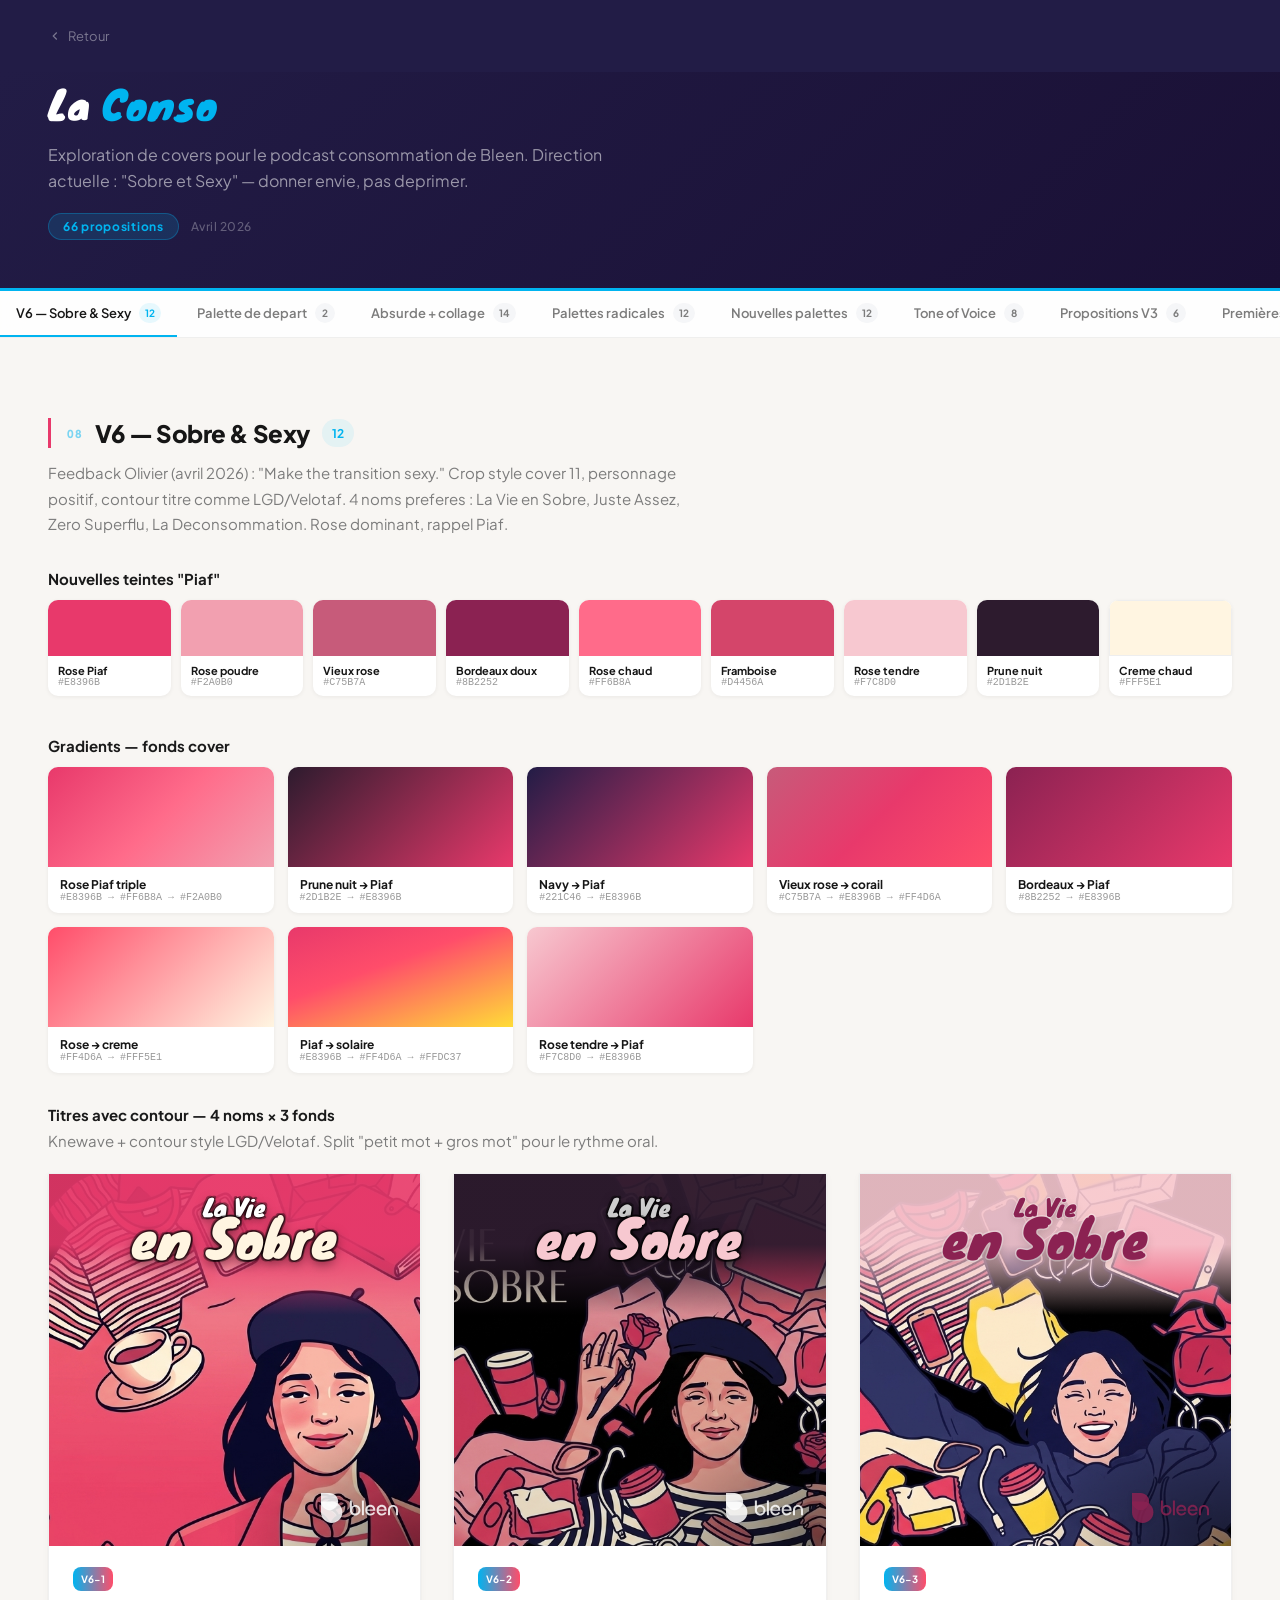
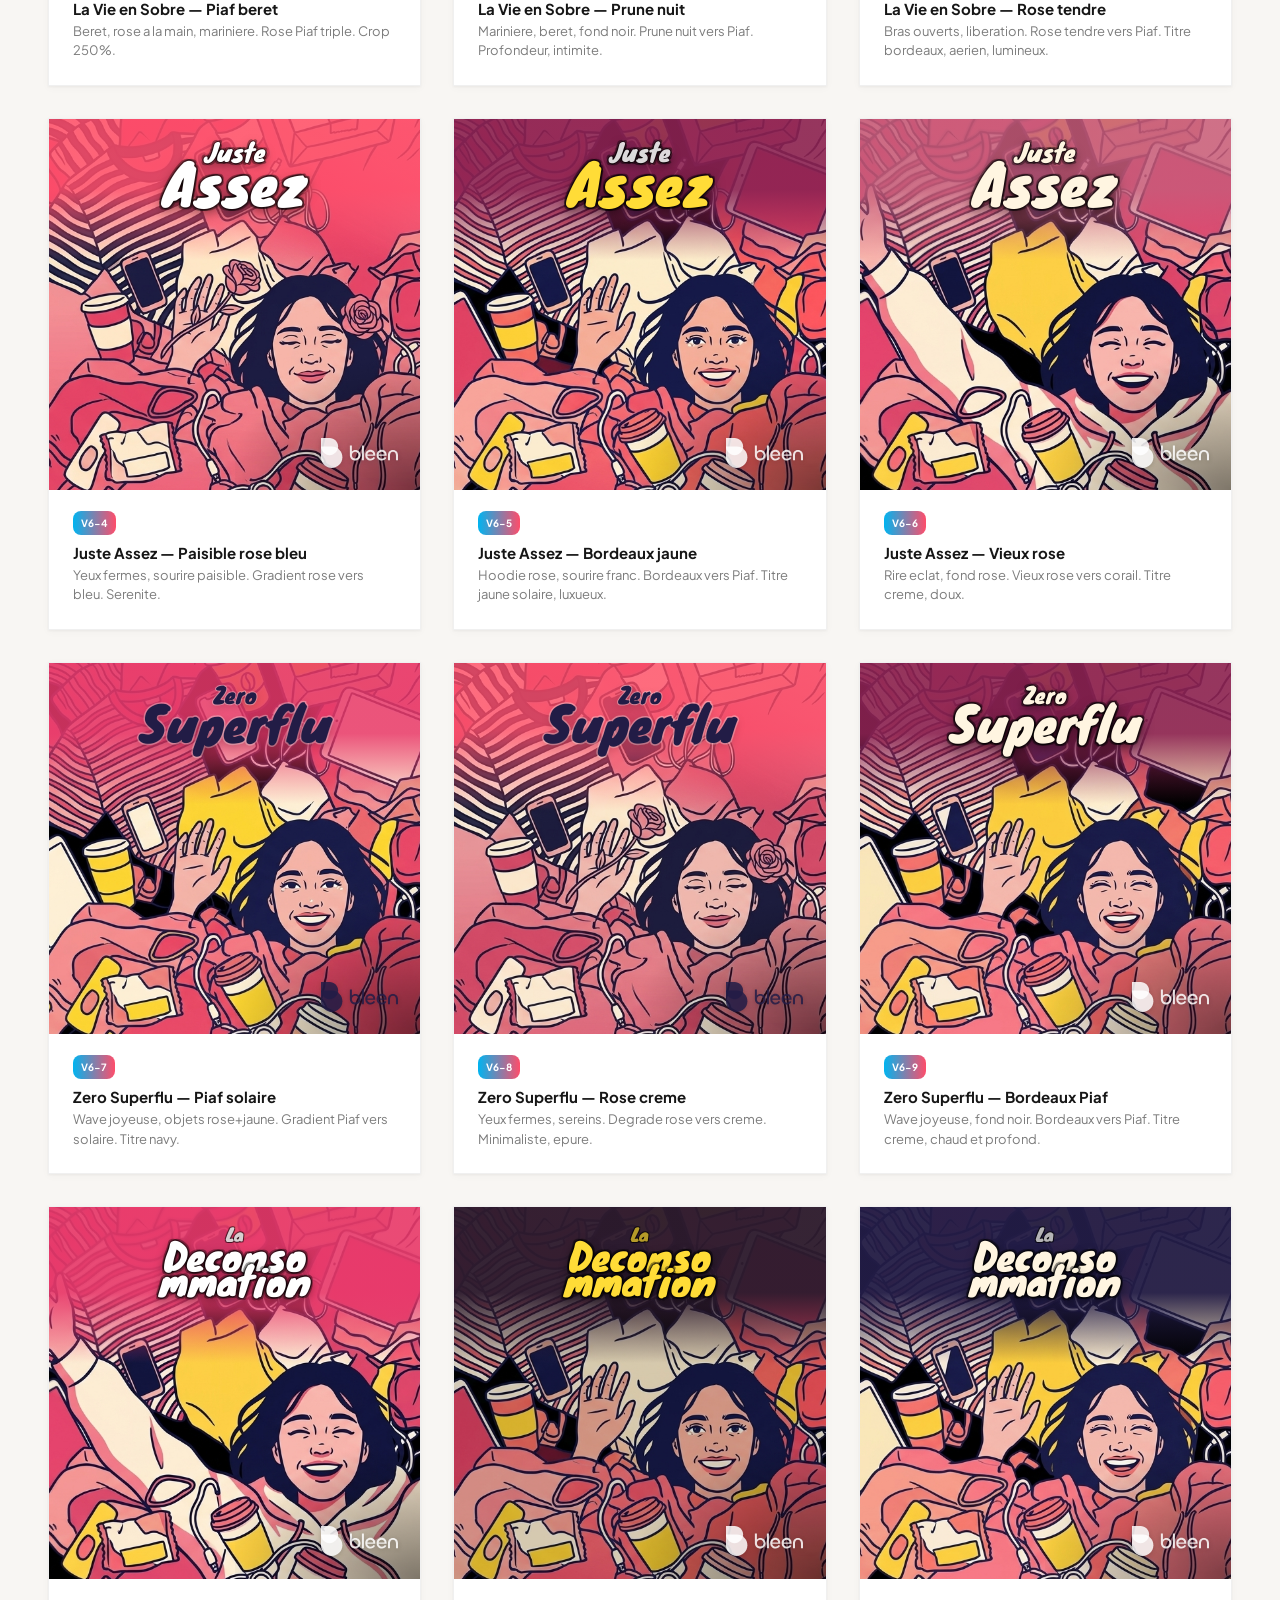
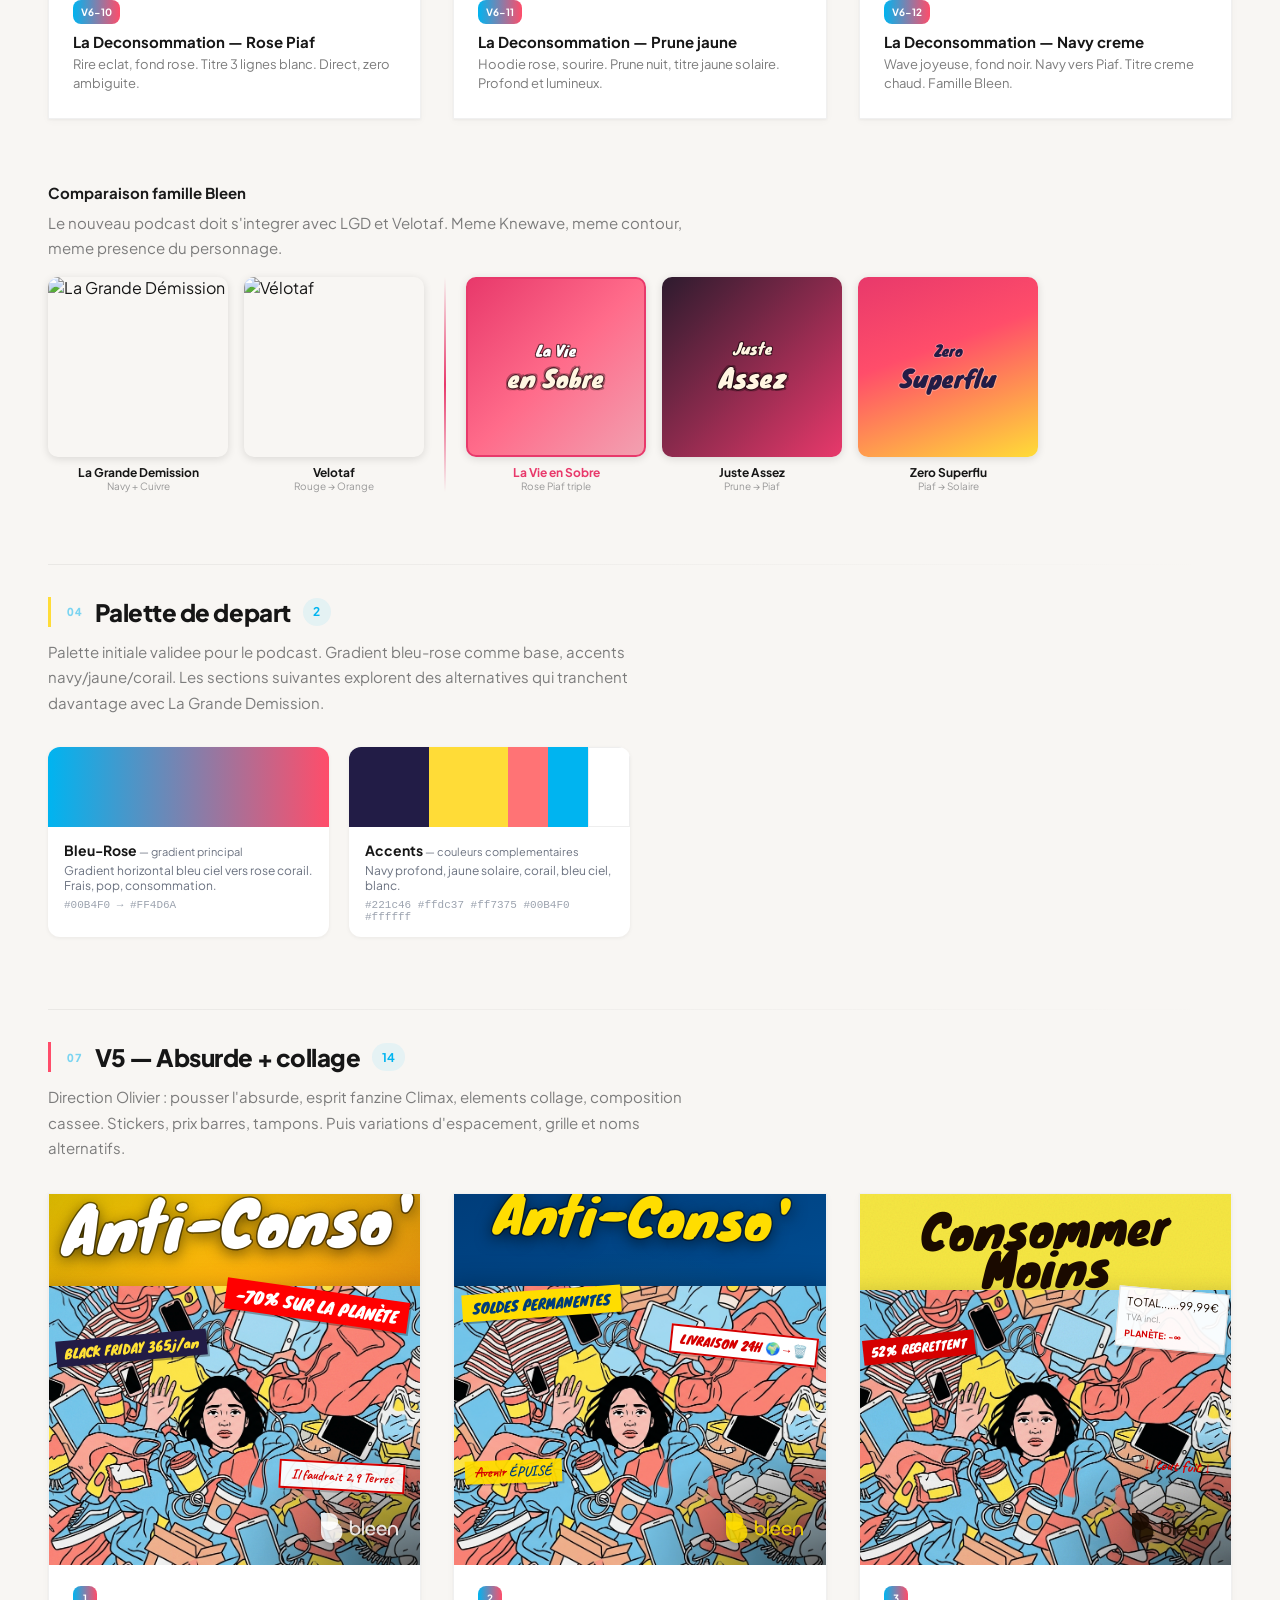
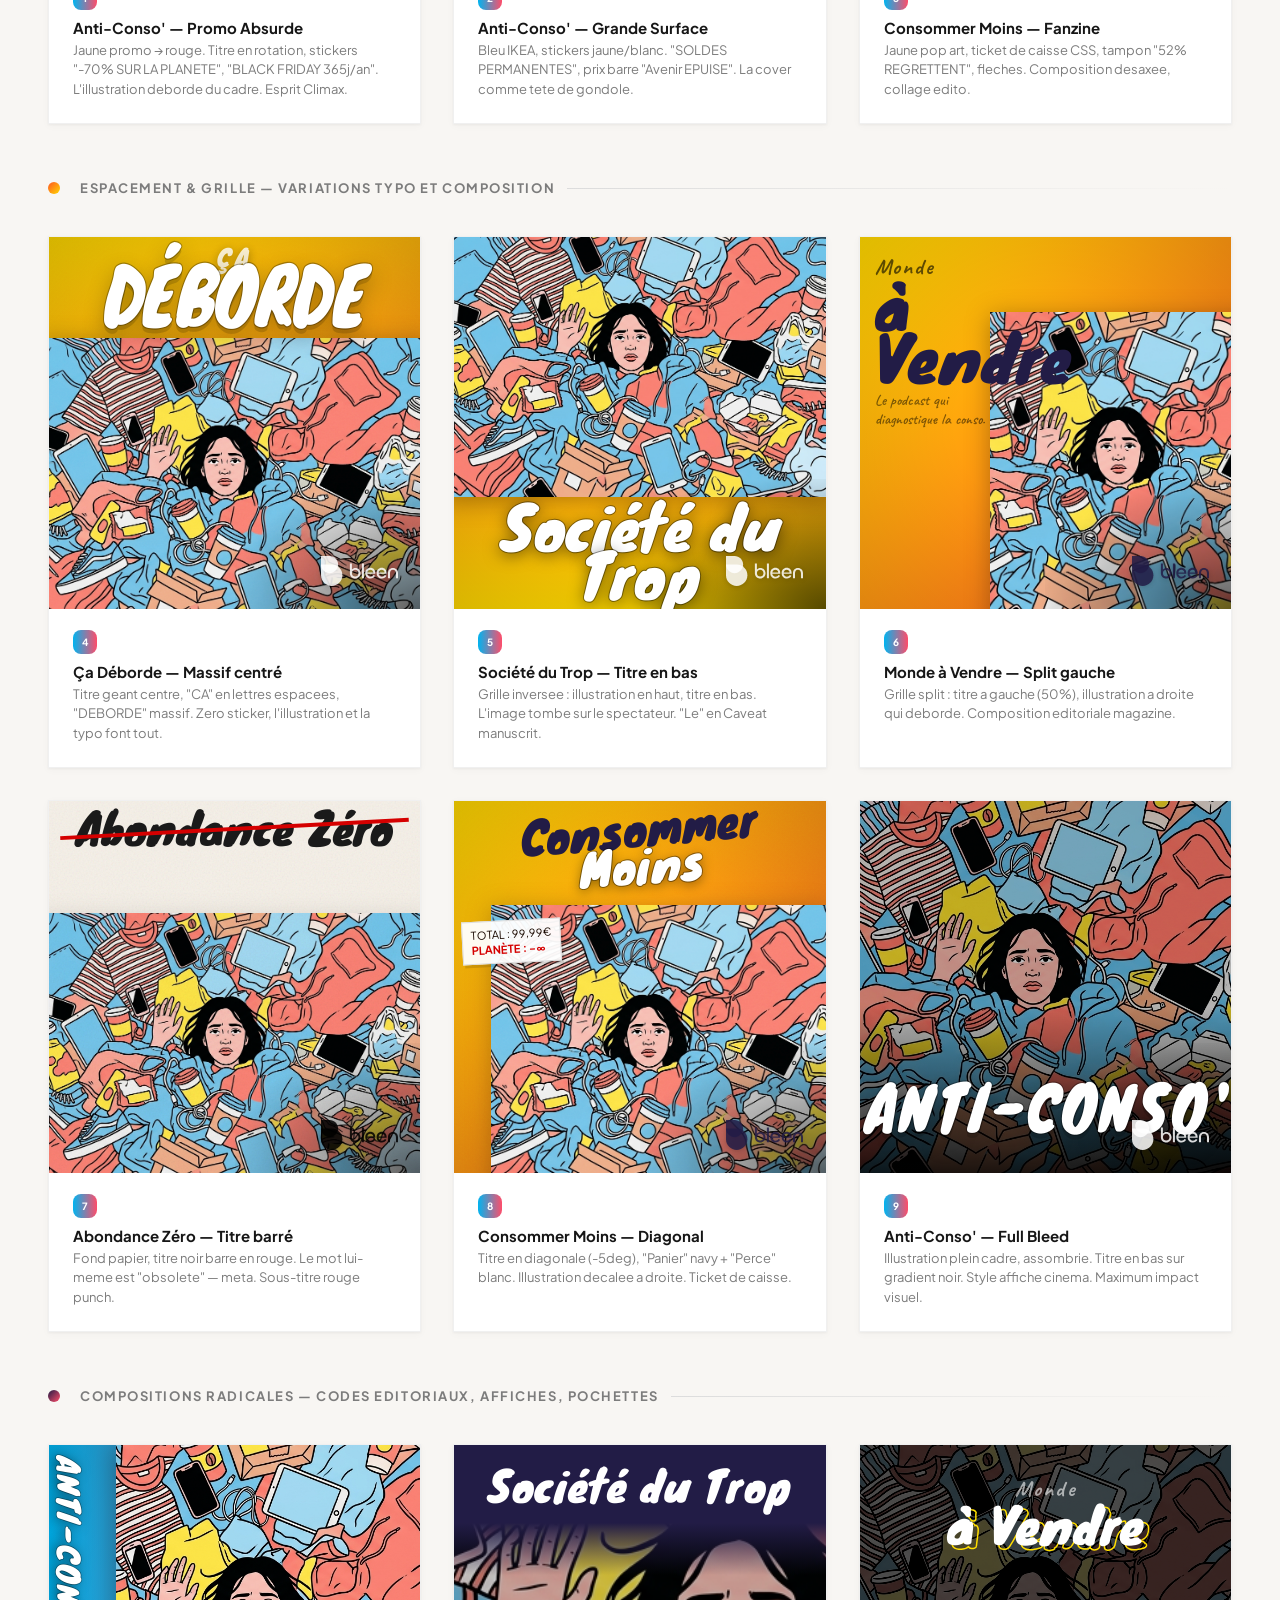
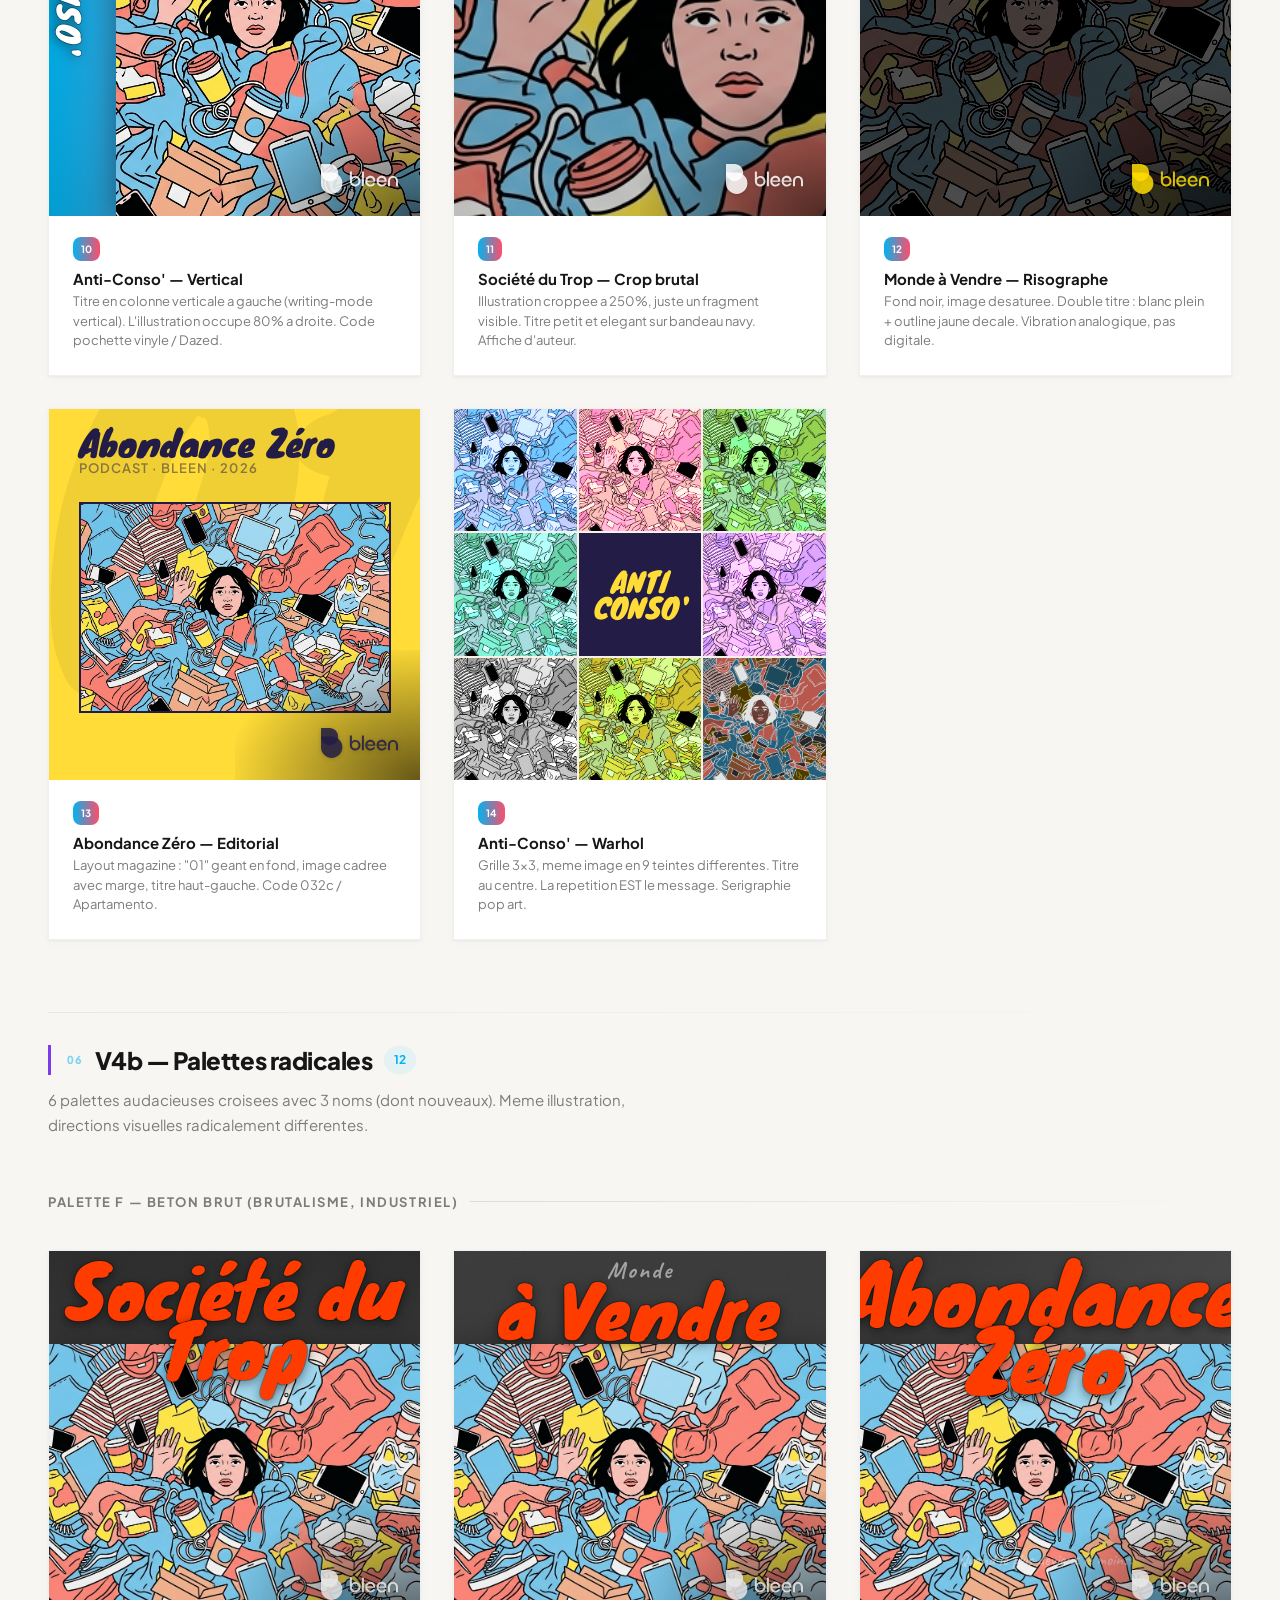
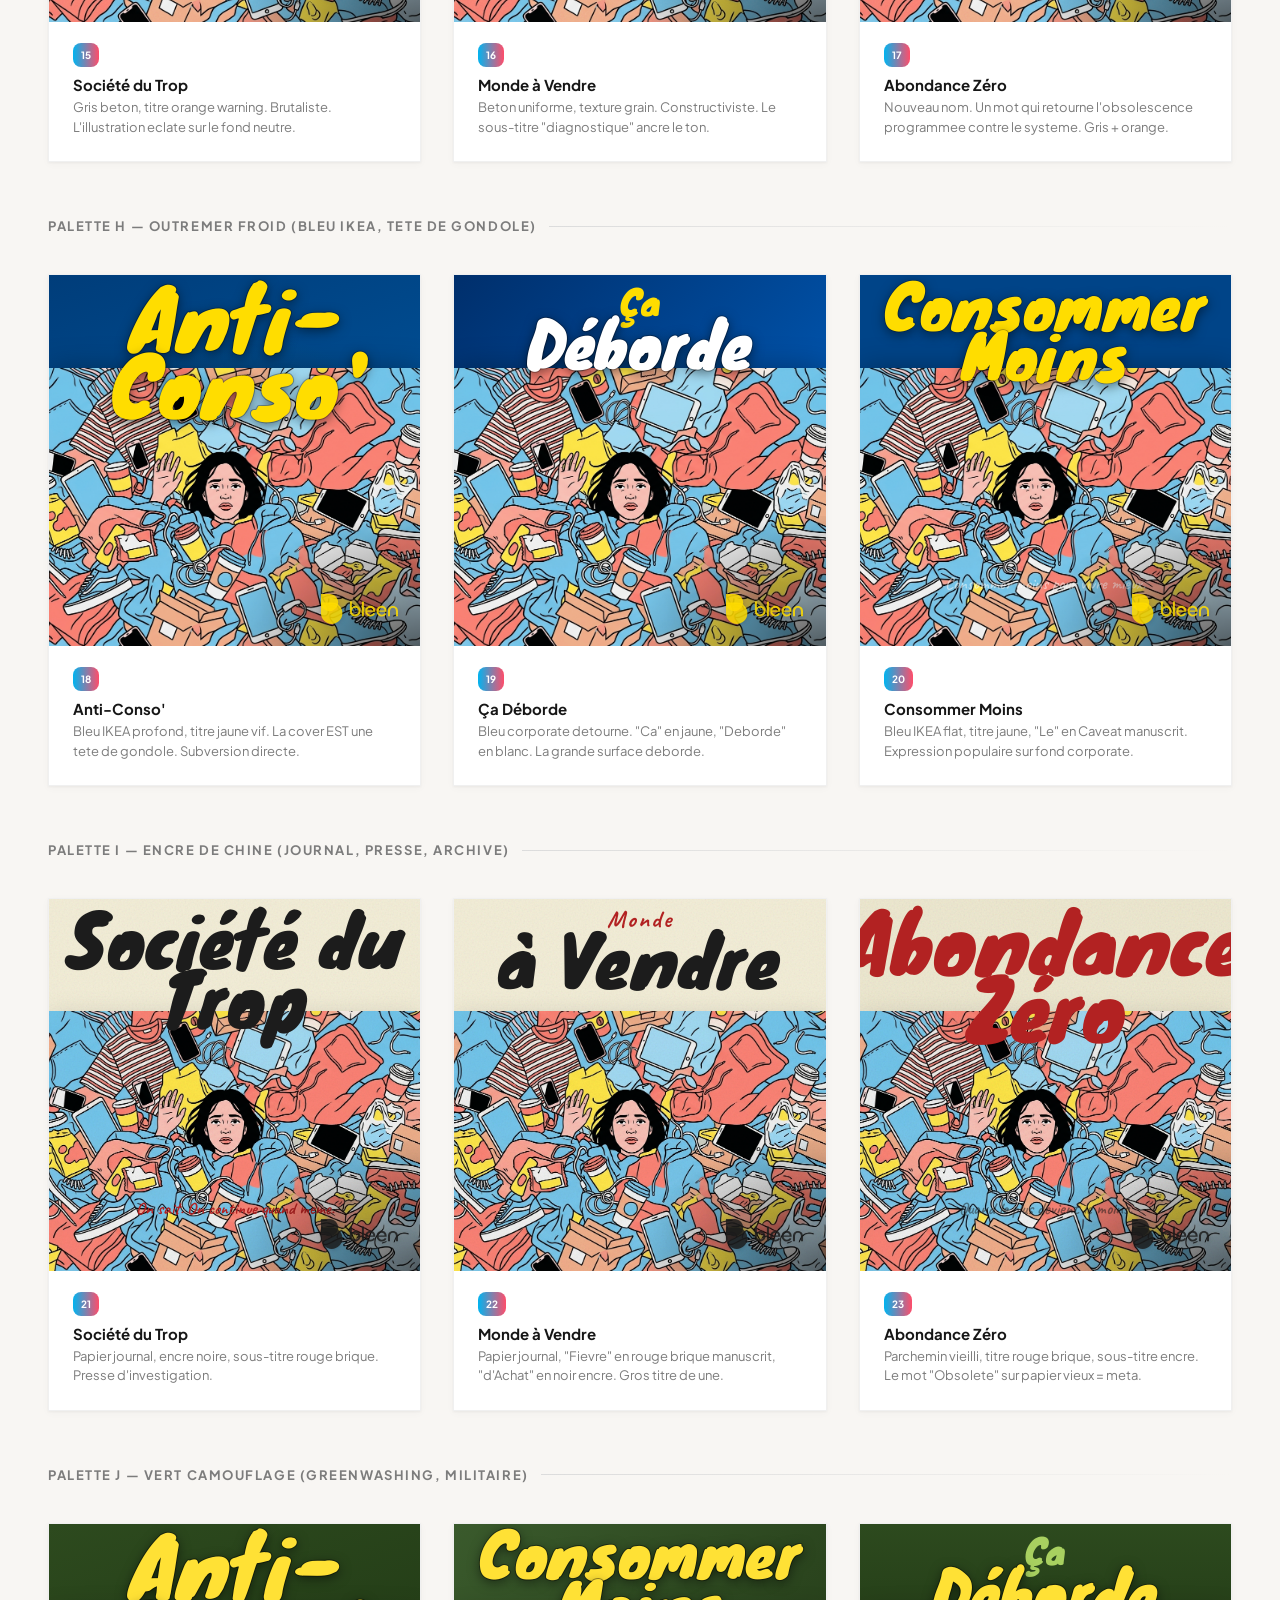
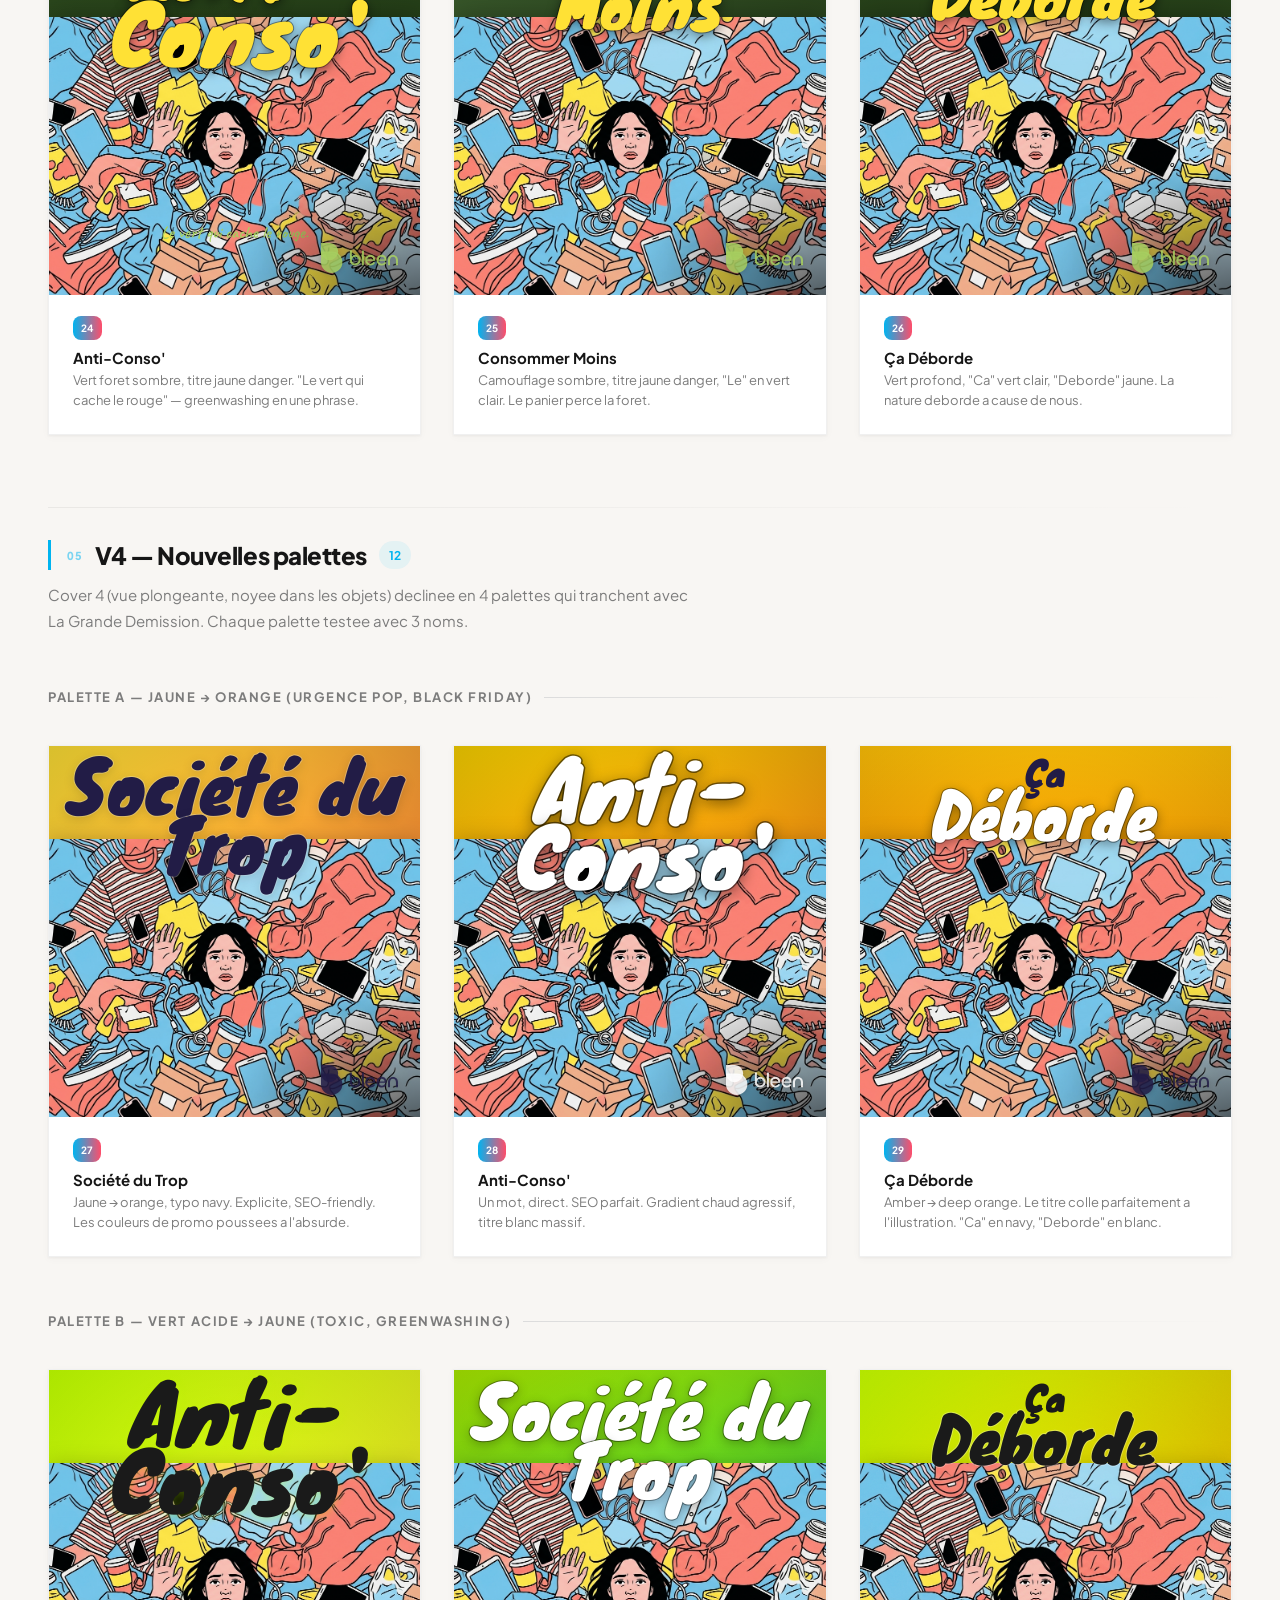
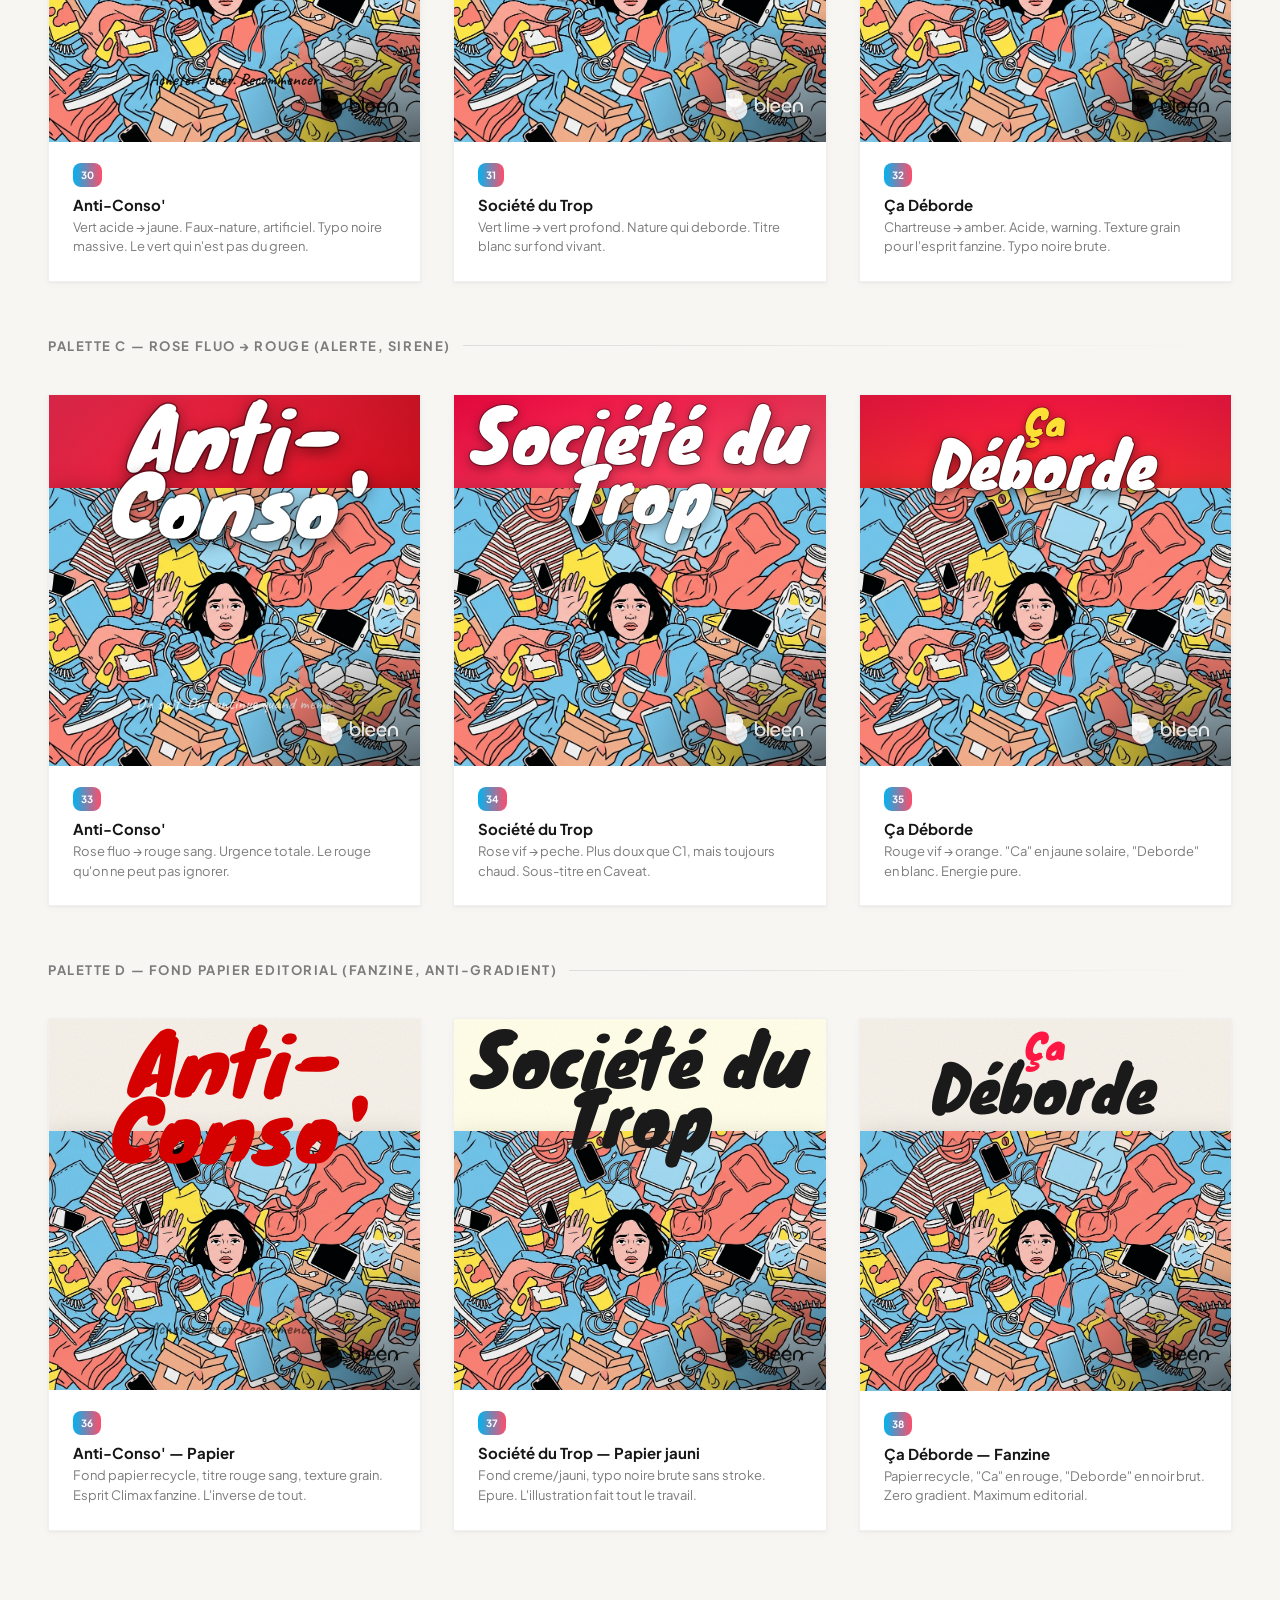
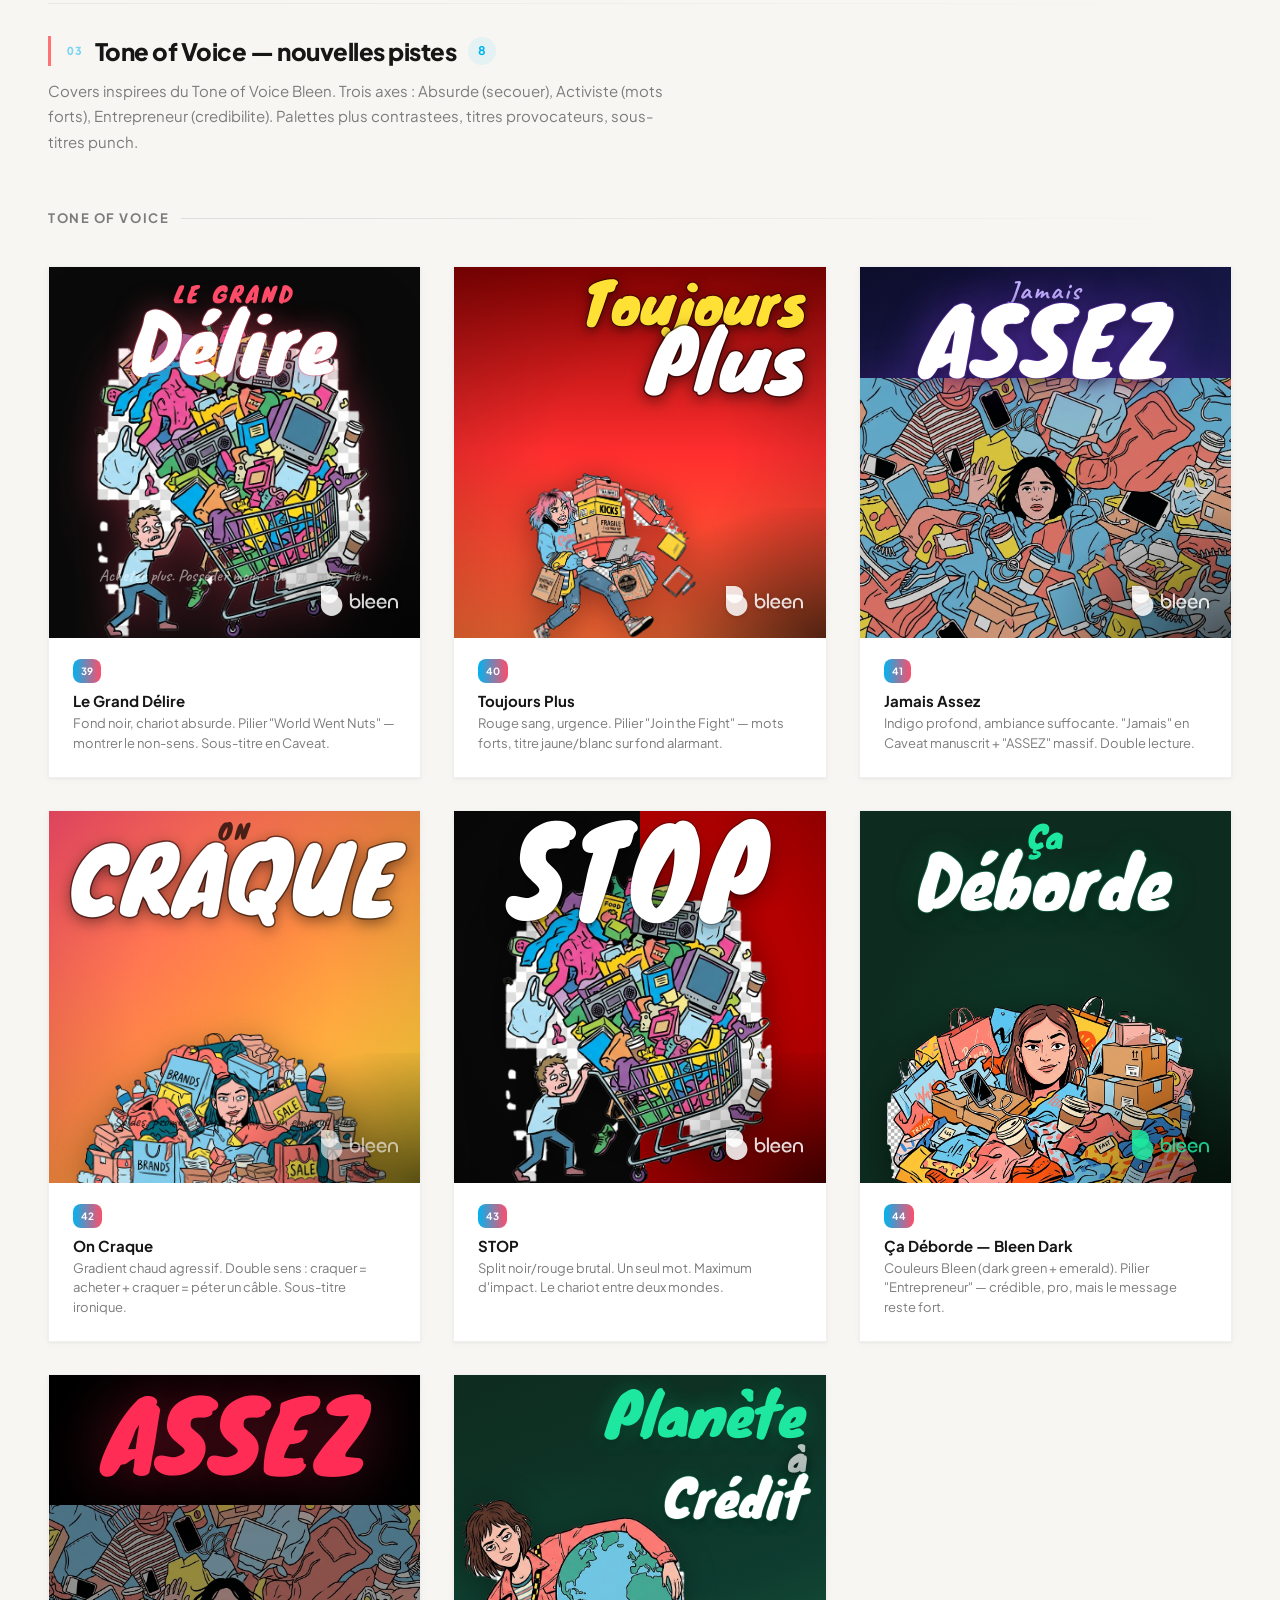
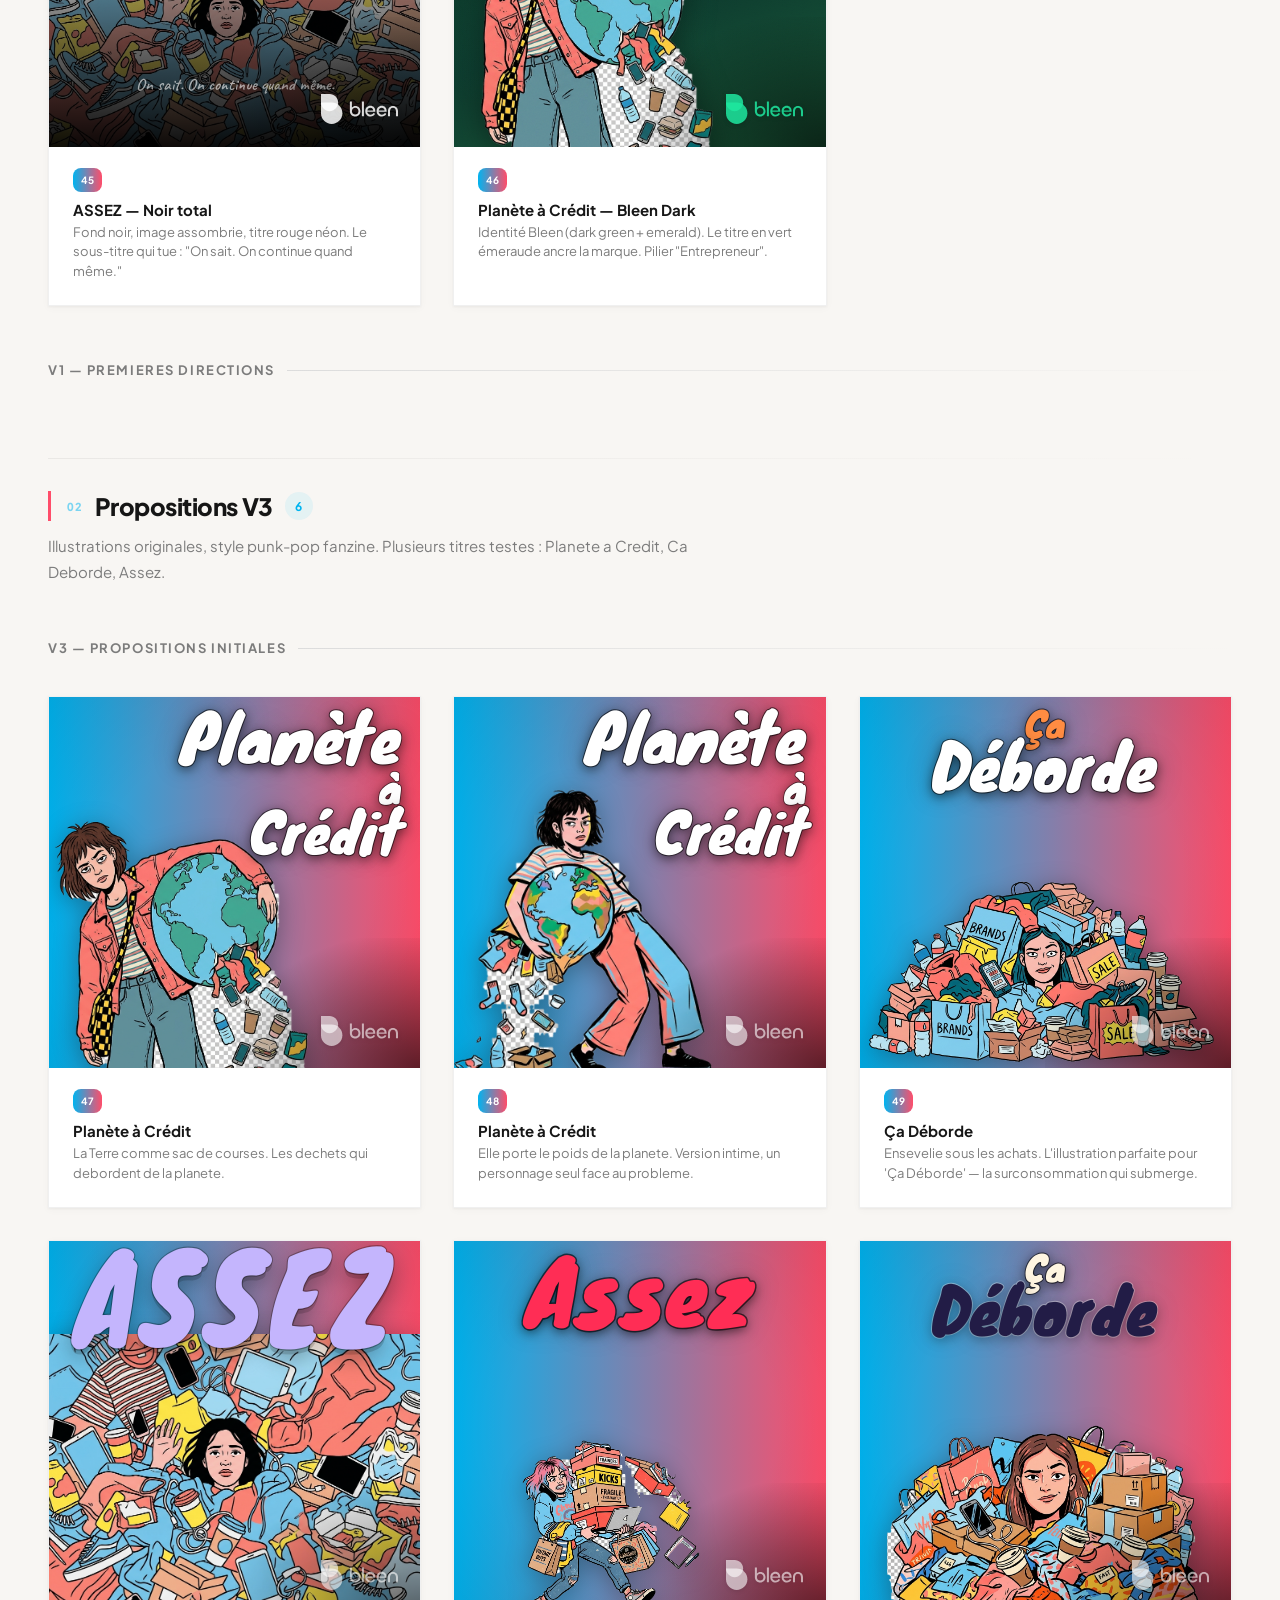
==== La conso/index.html @ 88540d2e "Logo bleen opacity 0.85 sur toutes les V6, aligne avec LGD et Velotaf Co-Authored-By: Claude Opus 4." ====
<!DOCTYPE html>
<html lang="fr">
<head>
  <meta charset="UTF-8">
  <meta name="viewport" content="width=device-width, initial-scale=1.0">
  <title>Bleen — La Conso</title>
  <link rel="icon" type="image/svg+xml" href="../assets/logo/bleen-icone.svg">
  <link rel="stylesheet" href="../assets/bleen-tokens.css">
  <link rel="preconnect" href="https://fonts.googleapis.com">
  <link rel="preconnect" href="https://fonts.gstatic.com" crossorigin>
  <link href="https://fonts.googleapis.com/css2?family=Plus+Jakarta+Sans:wght@300;400;500;600;700;800&family=Knewave&family=Caveat:wght@600;700&display=swap" rel="stylesheet">
  <style>
    :root {
      --black: var(--neutral-900);
      --gray-50: var(--neutral-50);
      --gray-100: var(--neutral-50);
      --gray-200: var(--neutral-200);
      --gray-400: var(--neutral-500);
      --gray-500: var(--neutral-500);
      --font: var(--font-primary);
      --radius: var(--radius-sm);

      /* La Conso brand */
      --conso-blue: #00B4F0;
      --conso-pink: #FF4D6A;
      --conso-yellow: #ffdc37;
      --conso-navy: #221c46;
      --conso-coral: #ff7375;
    }

    *, *::before, *::after { box-sizing: border-box; margin: 0; padding: 0; }

    body {
      font-family: var(--font);
      background: #F8F6F3;
      color: var(--black);
      -webkit-font-smoothing: antialiased;
      min-height: 100vh;
    }

    a { color: inherit; text-decoration: none; }

    /* ── Header ── */
    .header {
      background: var(--conso-navy);
      padding: 28px 48px;
      display: flex;
      align-items: center;
      gap: 24px;
    }

    .logo { display: flex; align-items: center; }
    .logo img { height: 28px; }

    .back {
      font-size: 13px;
      color: rgba(255,255,255,0.4);
      transition: color 0.15s;
    }

    .back:hover { color: var(--conso-blue); }
    .back svg { vertical-align: -2px; margin-right: 4px; }

    /* ── Hero ── */
    .hero {
      background: linear-gradient(135deg, var(--conso-navy), #1a1035);
      padding: 0 48px 48px;
      border-bottom: 3px solid var(--conso-blue);
    }

    .hero h1 {
      font-family: 'Knewave', cursive;
      font-size: 40px;
      font-weight: 400;
      color: var(--white);
      letter-spacing: 0.02em;
      margin-bottom: 8px;
    }

    .hero h1 span { color: var(--conso-blue); }

    .hero p {
      font-size: 16px;
      color: rgba(255,255,255,0.55);
      line-height: 1.6;
      max-width: 560px;
    }

    /* ── Container ── */
    .container {
      max-width: 1320px;
      margin: 0 auto;
      padding: 48px 48px 80px;
    }

    /* ── Section nav ── */
    .section-nav {
      position: sticky;
      top: 0;
      z-index: 100;
      background: rgba(255,255,255,0.85);
      backdrop-filter: blur(12px);
      -webkit-backdrop-filter: blur(12px);
      border-bottom: 1px solid rgba(0,0,0,0.06);
      padding: 0 48px;
      display: flex;
      gap: 4px;
    }

    .section-nav a {
      display: flex;
      align-items: center;
      gap: 8px;
      padding: 14px 20px;
      font-size: 13px;
      font-weight: 600;
      color: var(--gray-500);
      white-space: nowrap;
      border-bottom: 2.5px solid transparent;
      transition: color 0.2s, border-color 0.2s;
      border-radius: 8px 8px 0 0;
    }

    .section-nav a:hover { color: var(--black); }
    .section-nav a.active { color: var(--black); border-bottom-color: var(--conso-blue); }

    .nav-badge {
      display: inline-flex;
      align-items: center;
      justify-content: center;
      min-width: 20px;
      height: 20px;
      padding: 0 6px;
      border-radius: 10px;
      background: var(--gray-100);
      font-size: 10px;
      font-weight: 700;
      color: var(--gray-500);
    }

    .section-nav a.active .nav-badge {
      background: rgba(59,205,247,0.12);
      color: var(--conso-blue);
    }

    /* ── Sections ── */
    .section-anchor { scroll-margin-top: 56px; padding-top: 32px; }
    .section-header { display: flex; align-items: center; gap: 12px; margin-bottom: 12px; }
    .section-header h2 { font-size: 24px; font-weight: 800; color: var(--black); letter-spacing: -0.02em; }
    .section-count {
      display: inline-flex; align-items: center; justify-content: center;
      min-width: 28px; height: 28px; padding: 0 10px; border-radius: 14px;
      background: rgba(59,205,247,0.1); color: var(--conso-blue);
      font-size: 12px; font-weight: 700;
    }
    .section-desc { font-size: 15px; color: var(--gray-500); line-height: 1.7; margin-bottom: 32px; max-width: 640px; }

    /* ── Covers grid ── */
    .covers-grid {
      display: grid;
      grid-template-columns: repeat(auto-fill, minmax(280px, 1fr));
      gap: 32px;
      margin-bottom: 64px;
    }

    .design-card {
      background: var(--white);
      border: 1px solid rgba(0,0,0,0.06);
      border-radius: 0;
      overflow: hidden;
      cursor: pointer;
      transition: transform 0.3s cubic-bezier(0.2,0,0,1), box-shadow 0.3s;
      box-shadow: 0 1px 2px rgba(0,0,0,0.04), 0 2px 8px rgba(0,0,0,0.03);
    }

    .design-card:hover {
      transform: translateY(-4px);
      box-shadow: 0 12px 40px rgba(0,0,0,0.12), 0 4px 12px rgba(0,0,0,0.06);
    }

    .design-preview { aspect-ratio: 1; overflow: hidden; position: relative; }

    .cover-inner {
      width: 100%; height: 100%; position: relative; overflow: hidden;
    }

    .design-body { padding: 20px 24px 24px; }
    .design-body h3 { font-size: 15px; font-weight: 700; color: var(--black); margin-bottom: 4px; }
    .design-body p { font-size: 13px; color: var(--gray-500); line-height: 1.5; }

    .design-num {
      display: inline-flex; align-items: center; justify-content: center;
      min-width: 24px; height: 24px; padding: 0 8px; border-radius: 8px;
      background: linear-gradient(90deg, var(--conso-blue), var(--conso-pink));
      color: white; font-size: 10px; font-weight: 700; margin-bottom: 8px;
    }

    /* ── Palette section ── */
    .palette-grid {
      display: grid;
      grid-template-columns: repeat(auto-fill, minmax(280px, 1fr));
      gap: 20px;
      margin-bottom: 40px;
    }


    /* ── Set label ── */
    .set-label {
      grid-column: 1 / -1;
      font-size: 13px; font-weight: 700; text-transform: uppercase;
      letter-spacing: 0.12em; color: var(--gray-400);
      padding: 24px 0 8px; display: flex; align-items: center; gap: 12px;
    }
    .set-label::after {
      content: ''; flex: 1; height: 1px;
      background: linear-gradient(to right, var(--gray-200), transparent);
    }
    .set-swatch {
      width: 12px; height: 12px; border-radius: 50%;
      flex-shrink: 0; display: inline-block;
    }

    /* ── Section separators ── */
    .section-divider {
      border: none;
      height: 1px;
      background: linear-gradient(to right, rgba(0,0,0,0.06), transparent);
      margin: 72px 0 0;
    }

    /* ── Section numbering ── */
    .section-num {
      font-size: 11px; font-weight: 800; letter-spacing: 0.08em;
      color: var(--conso-blue); opacity: 0.5;
      font-variant-numeric: tabular-nums;
    }

    /* ── Section accent bar ── */
    .section-header {
      border-left: 3px solid var(--conso-blue);
      padding-left: 16px !important;
    }

    /* ── design-num hover ── */
    .design-num {
      transition: transform 0.2s cubic-bezier(0.2,0,0,1);
    }
    .design-card:hover .design-num {
      transform: scale(1.15);
    }

    /* ── Balloon title — inflated, about to pop ── */
    .title-balloon {
      font-family: 'Knewave', cursive;
      text-align: center;
      letter-spacing: 0.06em;
      transform: scale(1.05, 1.2);
      transform-origin: center;
      text-shadow:
        0 4px 0 rgba(0,0,0,0.15),
        0 8px 20px rgba(0,0,0,0.3);
      -webkit-text-stroke: 2px rgba(0,0,0,0.3);
      paint-order: stroke fill;
    }

    /* ── design-body hover ── */
    .design-body {
      transition: background 0.2s;
    }
    .design-card:hover .design-body {
      background: #f5f3f0;
    }

    /* ── Hero badge & meta ── */
    .hero-meta {
      display: flex; align-items: center; gap: 12px;
      margin-top: 20px; flex-wrap: wrap;
    }
    .hero-pill {
      display: inline-flex; align-items: center; gap: 6px;
      background: rgba(0,180,240,0.15); color: var(--conso-blue);
      border: 1px solid rgba(0,180,240,0.3);
      font-size: 12px; font-weight: 700; letter-spacing: 0.06em;
      padding: 5px 14px; border-radius: 20px;
    }
    .hero-date {
      font-size: 12px; color: rgba(255,255,255,0.3);
      font-weight: 500; letter-spacing: 0.04em;
    }

    /* ── Scroll-to-top ── */
    .scroll-top {
      position: fixed; bottom: 32px; right: 32px;
      width: 40px; height: 40px;
      background: var(--conso-navy);
      color: rgba(255,255,255,0.8);
      border: 1px solid rgba(255,255,255,0.1);
      border-radius: 50%;
      display: flex; align-items: center; justify-content: center;
      font-size: 16px; line-height: 1;
      cursor: pointer;
      opacity: 0; pointer-events: none;
      transform: translateY(8px);
      transition: opacity 0.25s, transform 0.25s;
      z-index: 200;
      text-decoration: none;
    }
    .scroll-top.visible {
      opacity: 1; pointer-events: auto; transform: translateY(0);
    }
    .scroll-top:hover {
      background: var(--conso-blue);
      color: white;
    }

    /* ── Footer ── */
    .site-footer {
      text-align: center;
      padding: 40px 48px 48px;
      font-size: 12px;
      color: rgba(0,0,0,0.25);
      letter-spacing: 0.06em;
      font-weight: 500;
      border-top: 1px solid rgba(0,0,0,0.06);
      margin-top: 80px;
    }

    /* ── Nav scroll ── */
    .section-nav {
      overflow-x: auto;
      -webkit-overflow-scrolling: touch;
      scrollbar-width: none;
      scroll-snap-type: x mandatory;
      flex-wrap: nowrap !important;
    }
    .section-nav::-webkit-scrollbar { display: none; }
    .section-nav a {
      scroll-snap-align: start;
      padding: 12px 16px !important;
    }

    /* ── Cover logo (bottom-right) — aligned with Velotaf & LGD ── */
    .cover-logo {
      position: absolute;
      bottom: 6%;
      right: 6%;
      z-index: 25;
      color: rgba(255,255,255,0.85);
      filter: drop-shadow(0 1px 2px rgba(0,0,0,0.2));
    }
    .cover-logo svg {
      height: 30px;
      width: 77px; /* 720/280 * 30 = 77px to match viewBox ratio */
      display: block;
    }
  </style>
</head>
<body>

  <!-- Bleen logo definition (single source) -->
  <svg style="display:none;">
    <defs>
      <symbol id="bleen-logo" viewBox="0 0 720 280">
        <mask id="bl-m0" style="mask-type:luminance" maskUnits="userSpaceOnUse" x="0" y="80" width="200" height="200">
          <path d="M200 80H0V280H200V80Z" fill="white" fill-opacity="0.7"/>
        </mask>
        <g mask="url(#bl-m0)">
          <path d="M200 180.002C200 235.227 155.222 280 99.9978 280C44.7733 280 0 235.227 0 180.002V80H99.9978C155.222 80 200 124.778 200 180.002Z" fill="currentColor"/>
        </g>
        <mask id="bl-m1" style="mask-type:luminance" maskUnits="userSpaceOnUse" x="0" y="0" width="160" height="160">
          <path d="M160 0H0V160H160V0Z" fill="white" fill-opacity="0.7"/>
        </mask>
        <g mask="url(#bl-m1)">
          <path d="M160 80C160 124.191 124.186 160 80 160C35.8092 160 0 124.191 0 80V0H80C124.186 0 160 35.8135 160 80Z" fill="currentColor"/>
        </g>
        <path d="M270 160.699V70H288.929V125.074C296.574 116.603 308.052 111.014 320.671 111.014C349.158 111.014 369.623 132.004 369.623 160.699C369.623 187.854 348.205 210 319.906 210C291.607 210 270 188.625 270 160.699ZM350.689 160.51C350.689 143.373 337.304 129.123 319.906 129.123C302.507 129.123 288.929 143.373 288.929 160.51C288.929 177.647 302.313 192.092 319.906 192.092C337.499 192.092 350.689 177.842 350.689 160.51Z" fill="currentColor"/>
        <path d="M401.336 70V207.688H382.407V70H401.336Z" fill="currentColor"/>
        <path d="M414.12 159.929C414.12 132.774 433.431 110.628 461.542 110.628C489.653 110.628 507.434 131.233 507.434 157.617V165.317H432.478C434.579 181.494 446.816 192.857 463.643 192.857C475.115 192.857 485.438 187.848 490.989 177.451L505.521 184.961C497.298 201.138 482.195 209.804 463.838 209.804C435.344 209.804 414.12 189.004 414.12 159.929ZM488.499 152.999C487.734 137.979 476.833 127.771 461.348 127.771C445.862 127.771 435.15 138.939 433.243 152.999H488.505H488.499Z" fill="currentColor"/>
        <path d="M520.212 159.929C520.212 132.774 539.523 110.628 567.634 110.628C595.745 110.628 613.526 131.233 613.526 157.617V165.317H538.57C540.671 181.494 552.908 192.857 569.735 192.857C581.207 192.857 591.536 187.848 597.081 177.451L611.613 184.961C603.39 201.138 588.287 209.804 569.929 209.804C541.442 209.804 520.218 189.004 520.218 159.929H520.212ZM594.591 152.999C593.826 137.979 582.925 127.771 567.44 127.771C551.954 127.771 541.242 138.939 539.335 152.999H594.597H594.591Z" fill="currentColor"/>
        <path d="M645.238 162.051V207.688H626.31V160.124C626.31 132.584 642.56 111.02 672.772 111.02C702.984 111.02 720 132.59 720 159.935V207.694H701.071V162.247C701.071 144.529 691.513 129.318 672.772 129.318C654.032 129.318 645.238 144.529 645.238 162.057V162.051Z" fill="currentColor"/>
      </symbol>
    </defs>
  </svg>

  <!-- Header -->
  <div class="header">
    <a href="../index.html" class="back">
      <svg width="14" height="14" fill="none" stroke="currentColor" stroke-width="2" viewBox="0 0 24 24"><path d="M15 18l-6-6 6-6"/></svg>
      Retour
    </a>
    <div class="logo">
      <img src="../assets/logo/bleen-logo-white.svg" alt="Bleen" onerror="this.style.display='none'">
    </div>
  </div>

  <!-- Hero -->
  <div class="hero">
    <h1>La <span>Conso</span></h1>
    <p>Exploration de covers pour le podcast consommation de Bleen. Direction actuelle : "Sobre et Sexy" — donner envie, pas deprimer.</p>
    <div class="hero-meta">
      <span class="hero-pill">66 propositions</span>
      <span class="hero-date">Avril 2026</span>
    </div>
  </div>

  <!-- Nav -->
  <nav class="section-nav">
    <a href="#v6" class="active">V6 — Sobre & Sexy <span class="nav-badge">12</span></a>
    <a href="#palettes">Palette de depart <span class="nav-badge">2</span></a>
    <a href="#v5">Absurde + collage <span class="nav-badge">14</span></a>
    <a href="#v4b">Palettes radicales <span class="nav-badge">12</span></a>
    <a href="#v4">Nouvelles palettes <span class="nav-badge">12</span></a>
    <a href="#tov">Tone of Voice <span class="nav-badge">8</span></a>
    <a href="#v3">Propositions V3 <span class="nav-badge">6</span></a>
    <a href="#v1">Premières directions <span class="nav-badge">2</span></a>
  </nav>

  <div class="container">

    <!-- ══════════════════════════════════════════════════════════════ -->
    <!-- V6 — SOBRE & SEXY                                            -->
    <!-- ══════════════════════════════════════════════════════════════ -->
    <div id="v6" class="section-anchor">
      <div class="section-header" style="border-left-color: #E8396B;">
        <span class="section-num">08</span>
        <h2>V6 — Sobre & Sexy</h2>
        <span class="section-count">12</span>
      </div>
      <p class="section-desc">Feedback Olivier (avril 2026) : "Make the transition sexy." Crop style cover 11, personnage positif, contour titre comme LGD/Velotaf. 4 noms preferes : La Vie en Sobre, Juste Assez, Zero Superflu, La Deconsommation. Rose dominant, rappel Piaf.</p>

      <!-- ── V6.1 Nouvelles teintes ── -->
      <h3 style="font-size:15px;font-weight:700;margin:32px 0 12px;color:#1a1a1a;">Nouvelles teintes "Piaf"</h3>
      <div class="palette-grid" style="grid-template-columns:repeat(auto-fill, minmax(110px, 1fr));gap:10px;">
        <div style="background:#fff;border-radius:10px;overflow:hidden;box-shadow:0 1px 4px rgba(0,0,0,0.06);">
          <div style="height:56px;background:#E8396B;"></div>
          <div style="padding:8px 10px;"><div style="font-weight:700;font-size:11px;">Rose Piaf</div><div style="font-size:10px;color:#999;font-family:monospace;">#E8396B</div></div>
        </div>
        <div style="background:#fff;border-radius:10px;overflow:hidden;box-shadow:0 1px 4px rgba(0,0,0,0.06);">
          <div style="height:56px;background:#F2A0B0;"></div>
          <div style="padding:8px 10px;"><div style="font-weight:700;font-size:11px;">Rose poudre</div><div style="font-size:10px;color:#999;font-family:monospace;">#F2A0B0</div></div>
        </div>
        <div style="background:#fff;border-radius:10px;overflow:hidden;box-shadow:0 1px 4px rgba(0,0,0,0.06);">
          <div style="height:56px;background:#C75B7A;"></div>
          <div style="padding:8px 10px;"><div style="font-weight:700;font-size:11px;">Vieux rose</div><div style="font-size:10px;color:#999;font-family:monospace;">#C75B7A</div></div>
        </div>
        <div style="background:#fff;border-radius:10px;overflow:hidden;box-shadow:0 1px 4px rgba(0,0,0,0.06);">
          <div style="height:56px;background:#8B2252;"></div>
          <div style="padding:8px 10px;"><div style="font-weight:700;font-size:11px;">Bordeaux doux</div><div style="font-size:10px;color:#999;font-family:monospace;">#8B2252</div></div>
        </div>
        <div style="background:#fff;border-radius:10px;overflow:hidden;box-shadow:0 1px 4px rgba(0,0,0,0.06);">
          <div style="height:56px;background:#FF6B8A;"></div>
          <div style="padding:8px 10px;"><div style="font-weight:700;font-size:11px;">Rose chaud</div><div style="font-size:10px;color:#999;font-family:monospace;">#FF6B8A</div></div>
        </div>
        <div style="background:#fff;border-radius:10px;overflow:hidden;box-shadow:0 1px 4px rgba(0,0,0,0.06);">
          <div style="height:56px;background:#D4456A;"></div>
          <div style="padding:8px 10px;"><div style="font-weight:700;font-size:11px;">Framboise</div><div style="font-size:10px;color:#999;font-family:monospace;">#D4456A</div></div>
        </div>
        <div style="background:#fff;border-radius:10px;overflow:hidden;box-shadow:0 1px 4px rgba(0,0,0,0.06);">
          <div style="height:56px;background:#F7C8D0;"></div>
          <div style="padding:8px 10px;"><div style="font-weight:700;font-size:11px;">Rose tendre</div><div style="font-size:10px;color:#999;font-family:monospace;">#F7C8D0</div></div>
        </div>
        <div style="background:#fff;border-radius:10px;overflow:hidden;box-shadow:0 1px 4px rgba(0,0,0,0.06);">
          <div style="height:56px;background:#2D1B2E;"></div>
          <div style="padding:8px 10px;"><div style="font-weight:700;font-size:11px;">Prune nuit</div><div style="font-size:10px;color:#999;font-family:monospace;">#2D1B2E</div></div>
        </div>
        <div style="background:#fff;border-radius:10px;overflow:hidden;box-shadow:0 1px 4px rgba(0,0,0,0.06);">
          <div style="height:56px;background:#FFF5E1;border:1px solid #eee;"></div>
          <div style="padding:8px 10px;"><div style="font-weight:700;font-size:11px;">Creme chaud</div><div style="font-size:10px;color:#999;font-family:monospace;">#FFF5E1</div></div>
        </div>
      </div>

      <!-- ── V6.2 Gradients ── -->
      <h3 style="font-size:15px;font-weight:700;margin:32px 0 12px;color:#1a1a1a;">Gradients — fonds cover</h3>
      <div style="display:grid;grid-template-columns:repeat(auto-fill, minmax(200px, 1fr));gap:14px;margin-bottom:32px;">
        <div style="background:#fff;border-radius:10px;overflow:hidden;box-shadow:0 1px 4px rgba(0,0,0,0.06);">
          <div style="height:100px;background:linear-gradient(135deg, #E8396B, #FF6B8A, #F2A0B0);"></div>
          <div style="padding:10px 12px;"><div style="font-weight:700;font-size:12px;">Rose Piaf triple</div><div style="font-size:10px;color:#999;font-family:monospace;">#E8396B → #FF6B8A → #F2A0B0</div></div>
        </div>
        <div style="background:#fff;border-radius:10px;overflow:hidden;box-shadow:0 1px 4px rgba(0,0,0,0.06);">
          <div style="height:100px;background:linear-gradient(135deg, #2D1B2E, #E8396B);"></div>
          <div style="padding:10px 12px;"><div style="font-weight:700;font-size:12px;">Prune nuit → Piaf</div><div style="font-size:10px;color:#999;font-family:monospace;">#2D1B2E → #E8396B</div></div>
        </div>
        <div style="background:#fff;border-radius:10px;overflow:hidden;box-shadow:0 1px 4px rgba(0,0,0,0.06);">
          <div style="height:100px;background:linear-gradient(135deg, #221C46, #E8396B);"></div>
          <div style="padding:10px 12px;"><div style="font-weight:700;font-size:12px;">Navy → Piaf</div><div style="font-size:10px;color:#999;font-family:monospace;">#221C46 → #E8396B</div></div>
        </div>
        <div style="background:#fff;border-radius:10px;overflow:hidden;box-shadow:0 1px 4px rgba(0,0,0,0.06);">
          <div style="height:100px;background:linear-gradient(135deg, #C75B7A, #E8396B, #FF4D6A);"></div>
          <div style="padding:10px 12px;"><div style="font-weight:700;font-size:12px;">Vieux rose → corail</div><div style="font-size:10px;color:#999;font-family:monospace;">#C75B7A → #E8396B → #FF4D6A</div></div>
        </div>
        <div style="background:#fff;border-radius:10px;overflow:hidden;box-shadow:0 1px 4px rgba(0,0,0,0.06);">
          <div style="height:100px;background:linear-gradient(135deg, #8B2252, #E8396B);"></div>
          <div style="padding:10px 12px;"><div style="font-weight:700;font-size:12px;">Bordeaux → Piaf</div><div style="font-size:10px;color:#999;font-family:monospace;">#8B2252 → #E8396B</div></div>
        </div>
        <div style="background:#fff;border-radius:10px;overflow:hidden;box-shadow:0 1px 4px rgba(0,0,0,0.06);">
          <div style="height:100px;background:linear-gradient(135deg, #FF4D6A 0%, #FFF5E1 100%);"></div>
          <div style="padding:10px 12px;"><div style="font-weight:700;font-size:12px;">Rose → creme</div><div style="font-size:10px;color:#999;font-family:monospace;">#FF4D6A → #FFF5E1</div></div>
        </div>
        <div style="background:#fff;border-radius:10px;overflow:hidden;box-shadow:0 1px 4px rgba(0,0,0,0.06);">
          <div style="height:100px;background:linear-gradient(160deg, #E8396B 0%, #FF4D6A 40%, #FFDC37 100%);"></div>
          <div style="padding:10px 12px;"><div style="font-weight:700;font-size:12px;">Piaf → solaire</div><div style="font-size:10px;color:#999;font-family:monospace;">#E8396B → #FF4D6A → #FFDC37</div></div>
        </div>
        <div style="background:#fff;border-radius:10px;overflow:hidden;box-shadow:0 1px 4px rgba(0,0,0,0.06);">
          <div style="height:100px;background:linear-gradient(135deg, #F7C8D0, #E8396B);"></div>
          <div style="padding:10px 12px;"><div style="font-weight:700;font-size:12px;">Rose tendre → Piaf</div><div style="font-size:10px;color:#999;font-family:monospace;">#F7C8D0 → #E8396B</div></div>
        </div>
      </div>

      <!-- ── V6.3 Covers — 4 noms × 3 fonds ── -->
      <h3 style="font-size:15px;font-weight:700;margin:32px 0 4px;color:#1a1a1a;">Titres avec contour — 4 noms × 3 fonds</h3>
      <p class="section-desc" style="margin-bottom:20px;">Knewave + contour style LGD/Velotaf. Split "petit mot + gros mot" pour le rythme oral.</p>

      <div class="covers-grid">

        <!-- ─── V6-1: La Vie en Sobre — Piaf beret ─── -->
        <div class="design-card">
          <div class="design-preview">
            <div class="cover-inner" style="background:linear-gradient(135deg, #E8396B, #FF6B8A, #F2A0B0);">
              <img src="images/used/v6/v6-piaf-rose-beret.png" alt="" style="position:absolute;top:0%;left:-2%;width:140%;height:140%;object-fit:cover;z-index:2;filter:drop-shadow(0 4px 16px rgba(0,0,0,0.3));">
              <div style="position:absolute;top:0;left:0;right:0;height:38%;z-index:3;background:linear-gradient(to bottom, rgba(232,57,107,0.9) 50%, transparent 100%);"></div>
              <div style="position:absolute;top:6%;left:0;right:0;z-index:20;text-align:center;">
                <div style="font-size:clamp(16px,5.5vw,24px);color:#FFFFFF;font-family:'Knewave',cursive;line-height:0.9;-webkit-text-stroke:2px rgba(0,0,0,0.45);paint-order:stroke fill;text-shadow:-2px -2px 0 rgba(0,0,0,0.35),2px -2px 0 rgba(0,0,0,0.35),-2px 2px 0 rgba(0,0,0,0.35),2px 2px 0 rgba(0,0,0,0.35),0 3px 10px rgba(0,0,0,0.5);">La Vie</div>
                <div style="font-size:clamp(30px,11vw,52px);color:#FFF5E1;font-family:'Knewave',cursive;line-height:0.82;margin-top:-2px;-webkit-text-stroke:3px rgba(0,0,0,0.45);paint-order:stroke fill;text-shadow:-2px -2px 0 rgba(0,0,0,0.35),2px -2px 0 rgba(0,0,0,0.35),-2px 2px 0 rgba(0,0,0,0.35),2px 2px 0 rgba(0,0,0,0.35),0 4px 12px rgba(0,0,0,0.5);">en Sobre</div>
              </div>
              <div style="position:absolute;bottom:0;right:0;width:50%;height:35%;z-index:14;background:radial-gradient(ellipse at 100% 100%, rgba(0,0,0,0.5) 0%, transparent 75%);pointer-events:none;"></div>
              <div class="cover-logo"><svg viewBox="0 0 720 280"><use href="#bleen-logo"/></svg></div>
            </div>
          </div>
          <div class="design-body">
            <span class="design-num">V6-1</span>
            <h3>La Vie en Sobre — Piaf beret</h3>
            <p>Beret, rose a la main, mariniere. Rose Piaf triple. Crop 250%.</p>
          </div>
        </div>

        <!-- ─── V6-2: La Vie en Sobre — Piaf mariniere ─── -->
        <div class="design-card">
          <div class="design-preview">
            <div class="cover-inner" style="background:linear-gradient(135deg, #2D1B2E, #E8396B);">
              <img src="images/used/v6/v6-piaf-mariniere-titre.png" alt="" style="position:absolute;top:0%;left:-2%;width:140%;height:140%;object-fit:cover;z-index:2;filter:drop-shadow(0 4px 16px rgba(0,0,0,0.4)) brightness(0.9);">
              <div style="position:absolute;top:0;left:0;right:0;height:38%;z-index:3;background:linear-gradient(to bottom, rgba(45,27,46,0.95) 50%, transparent 100%);"></div>
              <div style="position:absolute;top:6%;left:0;right:0;z-index:20;text-align:center;">
                <div style="font-size:clamp(16px,5.5vw,24px);color:rgba(255,255,255,0.8);font-family:'Knewave',cursive;line-height:0.9;-webkit-text-stroke:2px rgba(0,0,0,0.5);paint-order:stroke fill;text-shadow:-2px -2px 0 rgba(0,0,0,0.4),2px -2px 0 rgba(0,0,0,0.4),-2px 2px 0 rgba(0,0,0,0.4),2px 2px 0 rgba(0,0,0,0.4),0 3px 10px rgba(0,0,0,0.6);">La Vie</div>
                <div style="font-size:clamp(30px,11vw,52px);color:#F7C8D0;font-family:'Knewave',cursive;line-height:0.82;margin-top:-2px;-webkit-text-stroke:3px rgba(0,0,0,0.5);paint-order:stroke fill;text-shadow:-2px -2px 0 rgba(0,0,0,0.4),2px -2px 0 rgba(0,0,0,0.4),-2px 2px 0 rgba(0,0,0,0.4),2px 2px 0 rgba(0,0,0,0.4),0 4px 12px rgba(0,0,0,0.6);">en Sobre</div>
              </div>
              <div style="position:absolute;bottom:0;right:0;width:50%;height:35%;z-index:14;background:radial-gradient(ellipse at 100% 100%, rgba(0,0,0,0.5) 0%, transparent 75%);pointer-events:none;"></div>
              <div class="cover-logo"><svg viewBox="0 0 720 280"><use href="#bleen-logo"/></svg></div>
            </div>
          </div>
          <div class="design-body">
            <span class="design-num">V6-2</span>
            <h3>La Vie en Sobre — Prune nuit</h3>
            <p>Mariniere, beret, fond noir. Prune nuit vers Piaf. Profondeur, intimite.</p>
          </div>
        </div>

        <!-- ─── V6-3: La Vie en Sobre — Rose tendre liberation ─── -->
        <div class="design-card">
          <div class="design-preview">
            <div class="cover-inner" style="background:linear-gradient(135deg, #F7C8D0, #E8396B);">
              <img src="images/used/v6/v6-liberation-bras-ouverts.png" alt="" style="position:absolute;top:0%;left:-2%;width:140%;height:140%;object-fit:cover;z-index:2;filter:drop-shadow(0 4px 16px rgba(0,0,0,0.3));">
              <div style="position:absolute;top:0;left:0;right:0;height:38%;z-index:3;background:linear-gradient(to bottom, rgba(247,200,208,0.9) 50%, transparent 100%);"></div>
              <div style="position:absolute;top:6%;left:0;right:0;z-index:20;text-align:center;">
                <div style="font-size:clamp(16px,5.5vw,24px);color:#8B2252;font-family:'Knewave',cursive;line-height:0.9;-webkit-text-stroke:2px rgba(255,255,255,0.45);paint-order:stroke fill;text-shadow:0 2px 8px rgba(0,0,0,0.15);">La Vie</div>
                <div style="font-size:clamp(30px,11vw,52px);color:#8B2252;font-family:'Knewave',cursive;line-height:0.82;margin-top:-2px;-webkit-text-stroke:3px rgba(255,255,255,0.4);paint-order:stroke fill;text-shadow:0 3px 10px rgba(0,0,0,0.15);">en Sobre</div>
              </div>
              <div style="position:absolute;bottom:0;right:0;width:50%;height:35%;z-index:14;background:radial-gradient(ellipse at 100% 100%, rgba(0,0,0,0.5) 0%, transparent 75%);pointer-events:none;"></div>
              <div class="cover-logo" style="color:rgba(139,34,82,0.85)"><svg viewBox="0 0 720 280"><use href="#bleen-logo"/></svg></div>
            </div>
          </div>
          <div class="design-body">
            <span class="design-num">V6-3</span>
            <h3>La Vie en Sobre — Rose tendre</h3>
            <p>Bras ouverts, liberation. Rose tendre vers Piaf. Titre bordeaux, aerien, lumineux.</p>
          </div>
        </div>

        <!-- ─── V6-4: Juste Assez — Paisible rose ─── -->
        <div class="design-card">
          <div class="design-preview">
            <div class="cover-inner" style="background:linear-gradient(90deg, #FF4D6A, #00B4F0);">
              <img src="images/used/v6/v6-paisible-yeux-fermes.png" alt="" style="position:absolute;top:0%;left:-2%;width:140%;height:140%;object-fit:cover;z-index:2;filter:drop-shadow(0 4px 16px rgba(0,0,0,0.3));">
              <div style="position:absolute;top:0;left:0;right:0;height:38%;z-index:3;background:linear-gradient(to bottom, rgba(255,77,106,0.85) 50%, transparent 100%);"></div>
              <div style="position:absolute;top:6%;left:0;right:0;z-index:20;text-align:center;">
                <div style="font-size:clamp(16px,5.5vw,24px);color:#FFFFFF;font-family:'Knewave',cursive;line-height:0.9;-webkit-text-stroke:2px rgba(0,0,0,0.45);paint-order:stroke fill;text-shadow:-2px -2px 0 rgba(0,0,0,0.35),2px -2px 0 rgba(0,0,0,0.35),-2px 2px 0 rgba(0,0,0,0.35),2px 2px 0 rgba(0,0,0,0.35),0 3px 10px rgba(0,0,0,0.5);">Juste</div>
                <div style="font-size:clamp(34px,12vw,56px);color:#FFFFFF;font-family:'Knewave',cursive;line-height:0.82;margin-top:-2px;-webkit-text-stroke:3px rgba(0,0,0,0.45);paint-order:stroke fill;text-shadow:-2px -2px 0 rgba(0,0,0,0.35),2px -2px 0 rgba(0,0,0,0.35),-2px 2px 0 rgba(0,0,0,0.35),2px 2px 0 rgba(0,0,0,0.35),0 4px 12px rgba(0,0,0,0.5);">Assez</div>
              </div>
              <div style="position:absolute;bottom:0;right:0;width:50%;height:35%;z-index:14;background:radial-gradient(ellipse at 100% 100%, rgba(0,0,0,0.5) 0%, transparent 75%);pointer-events:none;"></div>
              <div class="cover-logo"><svg viewBox="0 0 720 280"><use href="#bleen-logo"/></svg></div>
            </div>
          </div>
          <div class="design-body">
            <span class="design-num">V6-4</span>
            <h3>Juste Assez — Paisible rose bleu</h3>
            <p>Yeux fermes, sourire paisible. Gradient rose vers bleu. Serenite.</p>
          </div>
        </div>

        <!-- ─── V6-5: Juste Assez — Bordeaux hoodie ─── -->
        <div class="design-card">
          <div class="design-preview">
            <div class="cover-inner" style="background:linear-gradient(135deg, #8B2252, #E8396B);">
              <img src="images/used/v6/v6-souriante-hoodie-rose.png" alt="" style="position:absolute;top:0%;left:-2%;width:140%;height:140%;object-fit:cover;z-index:2;filter:drop-shadow(0 4px 16px rgba(0,0,0,0.4));">
              <div style="position:absolute;top:0;left:0;right:0;height:38%;z-index:3;background:linear-gradient(to bottom, rgba(139,34,82,0.9) 50%, transparent 100%);"></div>
              <div style="position:absolute;top:6%;left:0;right:0;z-index:20;text-align:center;">
                <div style="font-size:clamp(16px,5.5vw,24px);color:rgba(255,255,255,0.85);font-family:'Knewave',cursive;line-height:0.9;-webkit-text-stroke:2px rgba(0,0,0,0.5);paint-order:stroke fill;text-shadow:-2px -2px 0 rgba(0,0,0,0.4),2px -2px 0 rgba(0,0,0,0.4),-2px 2px 0 rgba(0,0,0,0.4),2px 2px 0 rgba(0,0,0,0.4),0 3px 10px rgba(0,0,0,0.6);">Juste</div>
                <div style="font-size:clamp(34px,12vw,56px);color:#FFDC37;font-family:'Knewave',cursive;line-height:0.82;margin-top:-2px;-webkit-text-stroke:3px rgba(0,0,0,0.5);paint-order:stroke fill;text-shadow:-2px -2px 0 rgba(0,0,0,0.4),2px -2px 0 rgba(0,0,0,0.4),-2px 2px 0 rgba(0,0,0,0.4),2px 2px 0 rgba(0,0,0,0.4),0 4px 12px rgba(0,0,0,0.6);">Assez</div>
              </div>
              <div style="position:absolute;bottom:0;right:0;width:50%;height:35%;z-index:14;background:radial-gradient(ellipse at 100% 100%, rgba(0,0,0,0.5) 0%, transparent 75%);pointer-events:none;"></div>
              <div class="cover-logo"><svg viewBox="0 0 720 280"><use href="#bleen-logo"/></svg></div>
            </div>
          </div>
          <div class="design-body">
            <span class="design-num">V6-5</span>
            <h3>Juste Assez — Bordeaux jaune</h3>
            <p>Hoodie rose, sourire franc. Bordeaux vers Piaf. Titre jaune solaire, luxueux.</p>
          </div>
        </div>

        <!-- ─── V6-6: Juste Assez — Vieux rose joyeuse ─── -->
        <div class="design-card">
          <div class="design-preview">
            <div class="cover-inner" style="background:linear-gradient(135deg, #C75B7A, #E8396B, #FF4D6A);">
              <img src="images/used/v6/v6-joyeuse-fond-rose.png" alt="" style="position:absolute;top:0%;left:-2%;width:140%;height:140%;object-fit:cover;z-index:2;filter:drop-shadow(0 4px 16px rgba(0,0,0,0.3));">
              <div style="position:absolute;top:0;left:0;right:0;height:38%;z-index:3;background:linear-gradient(to bottom, rgba(199,91,122,0.85) 50%, transparent 100%);"></div>
              <div style="position:absolute;top:6%;left:0;right:0;z-index:20;text-align:center;">
                <div style="font-size:clamp(16px,5.5vw,24px);color:#FFF5E1;font-family:'Knewave',cursive;line-height:0.9;-webkit-text-stroke:2px rgba(0,0,0,0.45);paint-order:stroke fill;text-shadow:-2px -2px 0 rgba(0,0,0,0.35),2px -2px 0 rgba(0,0,0,0.35),-2px 2px 0 rgba(0,0,0,0.35),2px 2px 0 rgba(0,0,0,0.35),0 3px 10px rgba(0,0,0,0.5);">Juste</div>
                <div style="font-size:clamp(34px,12vw,56px);color:#FFF5E1;font-family:'Knewave',cursive;line-height:0.82;margin-top:-2px;-webkit-text-stroke:3px rgba(0,0,0,0.45);paint-order:stroke fill;text-shadow:-2px -2px 0 rgba(0,0,0,0.35),2px -2px 0 rgba(0,0,0,0.35),-2px 2px 0 rgba(0,0,0,0.35),2px 2px 0 rgba(0,0,0,0.35),0 4px 12px rgba(0,0,0,0.5);">Assez</div>
              </div>
              <div style="position:absolute;bottom:0;right:0;width:50%;height:35%;z-index:14;background:radial-gradient(ellipse at 100% 100%, rgba(0,0,0,0.5) 0%, transparent 75%);pointer-events:none;"></div>
              <div class="cover-logo"><svg viewBox="0 0 720 280"><use href="#bleen-logo"/></svg></div>
            </div>
          </div>
          <div class="design-body">
            <span class="design-num">V6-6</span>
            <h3>Juste Assez — Vieux rose</h3>
            <p>Rire eclat, fond rose. Vieux rose vers corail. Titre creme, doux.</p>
          </div>
        </div>

        <!-- ─── V6-7: Zero Superflu — Wave rose jaune ─── -->
        <div class="design-card">
          <div class="design-preview">
            <div class="cover-inner" style="background:linear-gradient(160deg, #E8396B 0%, #FF4D6A 40%, #FFDC37 100%);">
              <img src="images/used/v6/v6-joyeuse-wave-rose-jaune.png" alt="" style="position:absolute;top:0%;left:-2%;width:140%;height:140%;object-fit:cover;z-index:2;filter:drop-shadow(0 4px 16px rgba(0,0,0,0.3));">
              <div style="position:absolute;top:0;left:0;right:0;height:38%;z-index:3;background:linear-gradient(to bottom, rgba(232,57,107,0.85) 50%, transparent 100%);"></div>
              <div style="position:absolute;top:6%;left:0;right:0;z-index:20;text-align:center;">
                <div style="font-size:clamp(14px,5vw,22px);color:#221C46;font-family:'Knewave',cursive;line-height:0.9;-webkit-text-stroke:2px rgba(255,255,255,0.4);paint-order:stroke fill;text-shadow:0 2px 8px rgba(0,0,0,0.2);">Zero</div>
                <div style="font-size:clamp(28px,10vw,48px);color:#221C46;font-family:'Knewave',cursive;line-height:0.82;margin-top:-2px;-webkit-text-stroke:3px rgba(255,255,255,0.35);paint-order:stroke fill;text-shadow:0 3px 10px rgba(0,0,0,0.2);">Superflu</div>
              </div>
              <div style="position:absolute;bottom:0;right:0;width:50%;height:35%;z-index:14;background:radial-gradient(ellipse at 100% 100%, rgba(0,0,0,0.5) 0%, transparent 75%);pointer-events:none;"></div>
              <div class="cover-logo" style="color:rgba(34,28,70,0.85)"><svg viewBox="0 0 720 280"><use href="#bleen-logo"/></svg></div>
            </div>
          </div>
          <div class="design-body">
            <span class="design-num">V6-7</span>
            <h3>Zero Superflu — Piaf solaire</h3>
            <p>Wave joyeuse, objets rose+jaune. Gradient Piaf vers solaire. Titre navy.</p>
          </div>
        </div>

        <!-- ─── V6-8: Zero Superflu — Rose creme paisible ─── -->
        <div class="design-card">
          <div class="design-preview">
            <div class="cover-inner" style="background:linear-gradient(135deg, #FF4D6A 0%, #FFF5E1 100%);">
              <img src="images/used/v6/v6-paisible-yeux-fermes.png" alt="" style="position:absolute;top:0%;left:-2%;width:140%;height:140%;object-fit:cover;z-index:2;filter:drop-shadow(0 4px 16px rgba(0,0,0,0.2)) saturate(0.85);">
              <div style="position:absolute;top:0;left:0;right:0;height:40%;z-index:3;background:linear-gradient(to bottom, rgba(255,77,106,0.8) 45%, transparent 100%);"></div>
              <div style="position:absolute;top:6%;left:0;right:0;z-index:20;text-align:center;">
                <div style="font-size:clamp(14px,5vw,22px);color:#221C46;font-family:'Knewave',cursive;line-height:0.9;-webkit-text-stroke:2px rgba(255,255,255,0.4);paint-order:stroke fill;text-shadow:0 2px 8px rgba(0,0,0,0.15);">Zero</div>
                <div style="font-size:clamp(28px,10vw,48px);color:#221C46;font-family:'Knewave',cursive;line-height:0.82;margin-top:-2px;-webkit-text-stroke:3px rgba(255,255,255,0.35);paint-order:stroke fill;text-shadow:0 3px 10px rgba(0,0,0,0.15);">Superflu</div>
              </div>
              <div style="position:absolute;bottom:0;right:0;width:50%;height:35%;z-index:14;background:radial-gradient(ellipse at 100% 100%, rgba(0,0,0,0.5) 0%, transparent 75%);pointer-events:none;"></div>
              <div class="cover-logo" style="color:rgba(34,28,70,0.85)"><svg viewBox="0 0 720 280"><use href="#bleen-logo"/></svg></div>
            </div>
          </div>
          <div class="design-body">
            <span class="design-num">V6-8</span>
            <h3>Zero Superflu — Rose creme</h3>
            <p>Yeux fermes, sereins. Degrade rose vers creme. Minimaliste, epure.</p>
          </div>
        </div>

        <!-- ─── V6-9: Zero Superflu — Bordeaux Piaf ─── -->
        <div class="design-card">
          <div class="design-preview">
            <div class="cover-inner" style="background:linear-gradient(135deg, #8B2252, #E8396B);">
              <img src="images/used/v6/v6-joyeuse-wave-fond-noir.png" alt="" style="position:absolute;top:0%;left:-2%;width:140%;height:140%;object-fit:cover;z-index:2;filter:drop-shadow(0 4px 16px rgba(0,0,0,0.4));">
              <div style="position:absolute;top:0;left:0;right:0;height:38%;z-index:3;background:linear-gradient(to bottom, rgba(139,34,82,0.9) 50%, transparent 100%);"></div>
              <div style="position:absolute;top:6%;left:0;right:0;z-index:20;text-align:center;">
                <div style="font-size:clamp(14px,5vw,22px);color:#FFF5E1;font-family:'Knewave',cursive;line-height:0.9;-webkit-text-stroke:2px rgba(0,0,0,0.5);paint-order:stroke fill;text-shadow:-2px -2px 0 rgba(0,0,0,0.4),2px -2px 0 rgba(0,0,0,0.4),-2px 2px 0 rgba(0,0,0,0.4),2px 2px 0 rgba(0,0,0,0.4),0 3px 10px rgba(0,0,0,0.6);">Zero</div>
                <div style="font-size:clamp(28px,10vw,48px);color:#FFF5E1;font-family:'Knewave',cursive;line-height:0.82;margin-top:-2px;-webkit-text-stroke:3px rgba(0,0,0,0.5);paint-order:stroke fill;text-shadow:-2px -2px 0 rgba(0,0,0,0.4),2px -2px 0 rgba(0,0,0,0.4),-2px 2px 0 rgba(0,0,0,0.4),2px 2px 0 rgba(0,0,0,0.4),0 4px 12px rgba(0,0,0,0.6);">Superflu</div>
              </div>
              <div style="position:absolute;bottom:0;right:0;width:50%;height:35%;z-index:14;background:radial-gradient(ellipse at 100% 100%, rgba(0,0,0,0.5) 0%, transparent 75%);pointer-events:none;"></div>
              <div class="cover-logo"><svg viewBox="0 0 720 280"><use href="#bleen-logo"/></svg></div>
            </div>
          </div>
          <div class="design-body">
            <span class="design-num">V6-9</span>
            <h3>Zero Superflu — Bordeaux Piaf</h3>
            <p>Wave joyeuse, fond noir. Bordeaux vers Piaf. Titre creme, chaud et profond.</p>
          </div>
        </div>

        <!-- ─── V6-10: La Deconsommation — Rose Piaf liberation ─── -->
        <div class="design-card">
          <div class="design-preview">
            <div class="cover-inner" style="background:linear-gradient(135deg, #E8396B, #FF6B8A, #F2A0B0);">
              <img src="images/used/v6/v6-joyeuse-fond-rose.png" alt="" style="position:absolute;top:0%;left:-2%;width:140%;height:140%;object-fit:cover;z-index:2;filter:drop-shadow(0 4px 16px rgba(0,0,0,0.3));">
              <div style="position:absolute;top:0;left:0;right:0;height:42%;z-index:3;background:linear-gradient(to bottom, rgba(232,57,107,0.9) 55%, transparent 100%);"></div>
              <div style="position:absolute;top:5%;left:0;right:0;z-index:20;text-align:center;">
                <div style="font-size:clamp(12px,4vw,18px);color:rgba(255,255,255,0.8);font-family:'Knewave',cursive;line-height:0.9;-webkit-text-stroke:1.5px rgba(0,0,0,0.4);paint-order:stroke fill;text-shadow:-1px -1px 0 rgba(0,0,0,0.3),1px -1px 0 rgba(0,0,0,0.3),-1px 1px 0 rgba(0,0,0,0.3),1px 1px 0 rgba(0,0,0,0.3);">La</div>
                <div style="font-size:clamp(22px,8vw,38px);color:#FFFFFF;font-family:'Knewave',cursive;line-height:0.82;margin-top:-2px;-webkit-text-stroke:2.5px rgba(0,0,0,0.45);paint-order:stroke fill;text-shadow:-2px -2px 0 rgba(0,0,0,0.35),2px -2px 0 rgba(0,0,0,0.35),-2px 2px 0 rgba(0,0,0,0.35),2px 2px 0 rgba(0,0,0,0.35),0 3px 10px rgba(0,0,0,0.5);">Deconso</div>
                <div style="font-size:clamp(22px,8vw,38px);color:#FFFFFF;font-family:'Knewave',cursive;line-height:0.82;margin-top:-6px;-webkit-text-stroke:2.5px rgba(0,0,0,0.45);paint-order:stroke fill;text-shadow:-2px -2px 0 rgba(0,0,0,0.35),2px -2px 0 rgba(0,0,0,0.35),-2px 2px 0 rgba(0,0,0,0.35),2px 2px 0 rgba(0,0,0,0.35),0 3px 10px rgba(0,0,0,0.5);">mmation</div>
              </div>
              <div style="position:absolute;bottom:0;right:0;width:50%;height:35%;z-index:14;background:radial-gradient(ellipse at 100% 100%, rgba(0,0,0,0.5) 0%, transparent 75%);pointer-events:none;"></div>
              <div class="cover-logo"><svg viewBox="0 0 720 280"><use href="#bleen-logo"/></svg></div>
            </div>
          </div>
          <div class="design-body">
            <span class="design-num">V6-10</span>
            <h3>La Deconsommation — Rose Piaf</h3>
            <p>Rire eclat, fond rose. Titre 3 lignes blanc. Direct, zero ambiguite.</p>
          </div>
        </div>

        <!-- ─── V6-11: La Deconsommation — Prune jaune ─── -->
        <div class="design-card">
          <div class="design-preview">
            <div class="cover-inner" style="background:linear-gradient(135deg, #2D1B2E, #E8396B);">
              <img src="images/used/v6/v6-souriante-hoodie-rose.png" alt="" style="position:absolute;top:0%;left:-2%;width:140%;height:140%;object-fit:cover;z-index:2;filter:drop-shadow(0 4px 16px rgba(0,0,0,0.4)) brightness(0.85);">
              <div style="position:absolute;top:0;left:0;right:0;height:42%;z-index:3;background:linear-gradient(to bottom, rgba(45,27,46,0.95) 55%, transparent 100%);"></div>
              <div style="position:absolute;top:5%;left:0;right:0;z-index:20;text-align:center;">
                <div style="font-size:clamp(12px,4vw,18px);color:rgba(255,220,55,0.7);font-family:'Knewave',cursive;line-height:0.9;-webkit-text-stroke:1.5px rgba(0,0,0,0.5);paint-order:stroke fill;text-shadow:-1px -1px 0 rgba(0,0,0,0.4),1px -1px 0 rgba(0,0,0,0.4),-1px 1px 0 rgba(0,0,0,0.4),1px 1px 0 rgba(0,0,0,0.4);">La</div>
                <div style="font-size:clamp(22px,8vw,38px);color:#FFDC37;font-family:'Knewave',cursive;line-height:0.82;margin-top:-2px;-webkit-text-stroke:2.5px rgba(0,0,0,0.5);paint-order:stroke fill;text-shadow:-2px -2px 0 rgba(0,0,0,0.4),2px -2px 0 rgba(0,0,0,0.4),-2px 2px 0 rgba(0,0,0,0.4),2px 2px 0 rgba(0,0,0,0.4),0 3px 10px rgba(0,0,0,0.6);">Deconso</div>
                <div style="font-size:clamp(22px,8vw,38px);color:#FFDC37;font-family:'Knewave',cursive;line-height:0.82;margin-top:-6px;-webkit-text-stroke:2.5px rgba(0,0,0,0.5);paint-order:stroke fill;text-shadow:-2px -2px 0 rgba(0,0,0,0.4),2px -2px 0 rgba(0,0,0,0.4),-2px 2px 0 rgba(0,0,0,0.4),2px 2px 0 rgba(0,0,0,0.4),0 3px 10px rgba(0,0,0,0.6);">mmation</div>
              </div>
              <div style="position:absolute;bottom:0;right:0;width:50%;height:35%;z-index:14;background:radial-gradient(ellipse at 100% 100%, rgba(0,0,0,0.5) 0%, transparent 75%);pointer-events:none;"></div>
              <div class="cover-logo"><svg viewBox="0 0 720 280"><use href="#bleen-logo"/></svg></div>
            </div>
          </div>
          <div class="design-body">
            <span class="design-num">V6-11</span>
            <h3>La Deconsommation — Prune jaune</h3>
            <p>Hoodie rose, sourire. Prune nuit, titre jaune solaire. Profond et lumineux.</p>
          </div>
        </div>

        <!-- ─── V6-12: La Deconsommation — Navy creme ─── -->
        <div class="design-card">
          <div class="design-preview">
            <div class="cover-inner" style="background:linear-gradient(135deg, #221C46, #E8396B);">
              <img src="images/used/v6/v6-joyeuse-wave-fond-noir.png" alt="" style="position:absolute;top:0%;left:-2%;width:140%;height:140%;object-fit:cover;z-index:2;filter:drop-shadow(0 4px 16px rgba(0,0,0,0.4));">
              <div style="position:absolute;top:0;left:0;right:0;height:42%;z-index:3;background:linear-gradient(to bottom, rgba(34,28,70,0.95) 55%, transparent 100%);"></div>
              <div style="position:absolute;top:5%;left:0;right:0;z-index:20;text-align:center;">
                <div style="font-size:clamp(12px,4vw,18px);color:rgba(255,255,255,0.7);font-family:'Knewave',cursive;line-height:0.9;-webkit-text-stroke:1.5px rgba(0,0,0,0.5);paint-order:stroke fill;text-shadow:-1px -1px 0 rgba(0,0,0,0.4),1px -1px 0 rgba(0,0,0,0.4),-1px 1px 0 rgba(0,0,0,0.4),1px 1px 0 rgba(0,0,0,0.4);">La</div>
                <div style="font-size:clamp(22px,8vw,38px);color:#FFF5E1;font-family:'Knewave',cursive;line-height:0.82;margin-top:-2px;-webkit-text-stroke:2.5px rgba(0,0,0,0.5);paint-order:stroke fill;text-shadow:-2px -2px 0 rgba(0,0,0,0.4),2px -2px 0 rgba(0,0,0,0.4),-2px 2px 0 rgba(0,0,0,0.4),2px 2px 0 rgba(0,0,0,0.4),0 3px 10px rgba(0,0,0,0.6);">Deconso</div>
                <div style="font-size:clamp(22px,8vw,38px);color:#FFF5E1;font-family:'Knewave',cursive;line-height:0.82;margin-top:-6px;-webkit-text-stroke:2.5px rgba(0,0,0,0.5);paint-order:stroke fill;text-shadow:-2px -2px 0 rgba(0,0,0,0.4),2px -2px 0 rgba(0,0,0,0.4),-2px 2px 0 rgba(0,0,0,0.4),2px 2px 0 rgba(0,0,0,0.4),0 3px 10px rgba(0,0,0,0.6);">mmation</div>
              </div>
              <div style="position:absolute;bottom:0;right:0;width:50%;height:35%;z-index:14;background:radial-gradient(ellipse at 100% 100%, rgba(0,0,0,0.5) 0%, transparent 75%);pointer-events:none;"></div>
              <div class="cover-logo"><svg viewBox="0 0 720 280"><use href="#bleen-logo"/></svg></div>
            </div>
          </div>
          <div class="design-body">
            <span class="design-num">V6-12</span>
            <h3>La Deconsommation — Navy creme</h3>
            <p>Wave joyeuse, fond noir. Navy vers Piaf. Titre creme chaud. Famille Bleen.</p>
          </div>
        </div>

      </div>

      <!-- ── V6.4 Comparaison famille ── -->
      <h3 style="font-size:15px;font-weight:700;margin:32px 0 8px;color:#1a1a1a;">Comparaison famille Bleen</h3>
      <p class="section-desc" style="margin-bottom:16px;">Le nouveau podcast doit s'integrer avec LGD et Velotaf. Meme Knewave, meme contour, meme presence du personnage.</p>
      <div style="display:flex;gap:16px;flex-wrap:wrap;align-items:flex-start;margin-bottom:32px;">

        <!-- LGD — vraie cover -->
        <div style="width:180px;flex-shrink:0;">
          <div style="width:180px;aspect-ratio:1;border-radius:10px;overflow:hidden;box-shadow:0 2px 8px rgba(0,0,0,0.12);">
            <img src="../La%20Grande%20D%C3%A9mission/covers/cover-v3-13.png" alt="La Grande Démission" style="width:100%;height:100%;object-fit:cover;">
          </div>
          <div style="text-align:center;margin-top:8px;">
            <div style="font-size:12px;font-weight:700;">La Grande Demission</div>
            <div style="font-size:10px;color:#999;">Navy + Cuivre</div>
          </div>
        </div>

        <!-- Vélotaf — vraie cover -->
        <div style="width:180px;flex-shrink:0;">
          <div style="width:180px;aspect-ratio:1;border-radius:10px;overflow:hidden;box-shadow:0 2px 8px rgba(0,0,0,0.12);">
            <img src="../Velotaf/covers/cover-1-pure.png" alt="Vélotaf" style="width:100%;height:100%;object-fit:cover;">
          </div>
          <div style="text-align:center;margin-top:8px;">
            <div style="font-size:12px;font-weight:700;">Velotaf</div>
            <div style="font-size:10px;color:#999;">Rouge → Orange</div>
          </div>
        </div>

        <!-- Séparateur visuel -->
        <div style="width:2px;align-self:stretch;background:linear-gradient(to bottom, transparent, #E8396B, transparent);margin:0 4px;"></div>

        <!-- Option 1 — La Vie en Sobre -->
        <div style="width:180px;flex-shrink:0;">
          <div style="width:180px;aspect-ratio:1;border-radius:10px;overflow:hidden;box-shadow:0 2px 8px rgba(0,0,0,0.12);border:2px solid #E8396B;background:linear-gradient(135deg, #E8396B, #FF6B8A, #F2A0B0);display:flex;flex-direction:column;align-items:center;justify-content:center;">
            <div style="font-family:'Knewave',cursive;color:#FFFFFF;font-size:15px;text-align:center;-webkit-text-stroke:1.5px rgba(0,0,0,0.5);paint-order:stroke fill;text-shadow:-1px -1px 0 rgba(0,0,0,0.3),1px -1px 0 rgba(0,0,0,0.3),-1px 1px 0 rgba(0,0,0,0.3),1px 1px 0 rgba(0,0,0,0.3);">La Vie</div>
            <div style="font-family:'Knewave',cursive;color:#FFF5E1;font-size:24px;text-align:center;margin-top:-3px;-webkit-text-stroke:2px rgba(0,0,0,0.45);paint-order:stroke fill;text-shadow:-2px -2px 0 rgba(0,0,0,0.3),2px -2px 0 rgba(0,0,0,0.3),-2px 2px 0 rgba(0,0,0,0.3),2px 2px 0 rgba(0,0,0,0.3);">en Sobre</div>
          </div>
          <div style="text-align:center;margin-top:8px;">
            <div style="font-size:12px;font-weight:700;color:#E8396B;">La Vie en Sobre</div>
            <div style="font-size:10px;color:#999;">Rose Piaf triple</div>
          </div>
        </div>

        <!-- Option 2 — Juste Assez -->
        <div style="width:180px;flex-shrink:0;">
          <div style="width:180px;aspect-ratio:1;border-radius:10px;overflow:hidden;box-shadow:0 2px 8px rgba(0,0,0,0.12);background:linear-gradient(135deg, #2D1B2E, #E8396B);display:flex;flex-direction:column;align-items:center;justify-content:center;">
            <div style="font-family:'Knewave',cursive;color:#FFF5E1;font-size:15px;text-align:center;-webkit-text-stroke:1.5px rgba(0,0,0,0.5);paint-order:stroke fill;text-shadow:-1px -1px 0 rgba(0,0,0,0.3),1px -1px 0 rgba(0,0,0,0.3),-1px 1px 0 rgba(0,0,0,0.3),1px 1px 0 rgba(0,0,0,0.3);">Juste</div>
            <div style="font-family:'Knewave',cursive;color:#FFF5E1;font-size:26px;text-align:center;margin-top:-3px;-webkit-text-stroke:2px rgba(0,0,0,0.45);paint-order:stroke fill;text-shadow:-2px -2px 0 rgba(0,0,0,0.3),2px -2px 0 rgba(0,0,0,0.3),-2px 2px 0 rgba(0,0,0,0.3),2px 2px 0 rgba(0,0,0,0.3);">Assez</div>
          </div>
          <div style="text-align:center;margin-top:8px;">
            <div style="font-size:12px;font-weight:700;">Juste Assez</div>
            <div style="font-size:10px;color:#999;">Prune → Piaf</div>
          </div>
        </div>

        <!-- Option 3 — Zéro Superflu -->
        <div style="width:180px;flex-shrink:0;">
          <div style="width:180px;aspect-ratio:1;border-radius:10px;overflow:hidden;box-shadow:0 2px 8px rgba(0,0,0,0.12);background:linear-gradient(160deg, #E8396B 0%, #FF4D6A 40%, #FFDC37 100%);display:flex;flex-direction:column;align-items:center;justify-content:center;">
            <div style="font-family:'Knewave',cursive;color:#221C46;font-size:15px;text-align:center;-webkit-text-stroke:1.5px rgba(255,255,255,0.35);paint-order:stroke fill;">Zero</div>
            <div style="font-family:'Knewave',cursive;color:#221C46;font-size:24px;text-align:center;margin-top:-3px;-webkit-text-stroke:2px rgba(255,255,255,0.3);paint-order:stroke fill;">Superflu</div>
          </div>
          <div style="text-align:center;margin-top:8px;">
            <div style="font-size:12px;font-weight:700;">Zero Superflu</div>
            <div style="font-size:10px;color:#999;">Piaf → Solaire</div>
          </div>
        </div>

      </div>

    </div>

    <hr class="section-divider">

    <!-- ══════════════════════════════════════════════════════════════ -->

    <div id="palettes" class="section-anchor">
      <div class="section-header" style="border-left-color: var(--conso-yellow);">
        <span class="section-num">04</span>
        <h2>Palette de depart</h2>
        <span class="section-count">2</span>
      </div>
      <p class="section-desc">Palette initiale validee pour le podcast. Gradient bleu-rose comme base, accents navy/jaune/corail. Les sections suivantes explorent des alternatives qui tranchent davantage avec La Grande Demission.</p>

      <div class="palette-grid">
        <!-- Palette 1: Bleu-Rose -->
        <div style="background:#fff;border-radius:12px;overflow:hidden;box-shadow:0 1px 4px rgba(0,0,0,0.06);">
          <div style="height:80px;background:linear-gradient(90deg, #00B4F0, #FF4D6A);"></div>
          <div style="padding:14px 16px;">
            <div style="font-weight:700;font-size:14px;margin-bottom:4px;">Bleu-Rose <span style="font-size:11px;color:#6B7280;font-weight:400;">— gradient principal</span></div>
            <div style="font-size:12px;color:#6B7280;">Gradient horizontal bleu ciel vers rose corail. Frais, pop, consommation.</div>
            <div style="font-size:11px;color:#9CA3AF;margin-top:6px;font-family:monospace;">#00B4F0 → #FF4D6A</div>
          </div>
        </div>

        <!-- Palette 2: Accents -->
        <div style="background:#fff;border-radius:12px;overflow:hidden;box-shadow:0 1px 4px rgba(0,0,0,0.06);">
          <div style="height:80px;display:flex;">
            <div style="flex:2;background:#221c46;"></div>
            <div style="flex:2;background:#ffdc37;"></div>
            <div style="flex:1;background:#ff7375;"></div>
            <div style="flex:1;background:#00B4F0;"></div>
            <div style="flex:1;background:#ffffff;border:1px solid #eee;"></div>
          </div>
          <div style="padding:14px 16px;">
            <div style="font-weight:700;font-size:14px;margin-bottom:4px;">Accents <span style="font-size:11px;color:#6B7280;font-weight:400;">— couleurs complementaires</span></div>
            <div style="font-size:12px;color:#6B7280;">Navy profond, jaune solaire, corail, bleu ciel, blanc.</div>
            <div style="font-size:11px;color:#9CA3AF;margin-top:6px;font-family:monospace;">#221c46 #ffdc37 #ff7375 #00B4F0 #ffffff</div>
          </div>
        </div>
      </div>
    </div>

    <hr class="section-divider">

    <div id="v5" class="section-anchor">
      <div class="section-header" style="border-left-color: var(--conso-pink);">
        <span class="section-num">07</span>
        <h2>V5 — Absurde + collage</h2>
        <span class="section-count">14</span>
      </div>
      <p class="section-desc">Direction Olivier : pousser l'absurde, esprit fanzine Climax, elements collage, composition cassee. Stickers, prix barres, tampons. Puis variations d'espacement, grille et noms alternatifs.</p>

      <div class="covers-grid">
        <!-- ─── V5-1: Anti-Conso' — Jaune promo + stickers ─── -->
        <div class="design-card">
          <div class="design-preview">
            <div class="cover-inner" style="background:linear-gradient(160deg, #FFD700 0%, #FF5722 100%);">
              <div style="position:absolute;inset:0;z-index:1;background:radial-gradient(ellipse 80% 80% at 50% 50%, transparent 30%, rgba(0,0,0,0.2) 100%);"></div>
              <!-- Noise texture -->
              <div style="position:absolute;inset:0;z-index:5;pointer-events:none;opacity:0.07;mix-blend-mode:overlay;background-image:url('data:image/svg+xml,%3Csvg viewBox=%220 0 256 256%22 xmlns=%22http://www.w3.org/2000/svg%22%3E%3Cfilter id=%22n%22%3E%3CfeTurbulence type=%22fractalNoise%22 baseFrequency=%220.85%22 numOctaves=%224%22 stitchTiles=%22stitch%22/%3E%3C/filter%3E%3Crect width=%22100%25%22 height=%22100%25%22 filter=%22url(%23n)%22 opacity=%221%22/%3E%3C/svg%3E');"></div>
              <!-- Illustration — overlaps with title zone -->
              <img src="images/used/fille-noyee-objets.png" alt="" style="position:absolute;bottom:-5%;left:-3%;width:106%;height:80%;object-fit:cover;z-index:2;filter:drop-shadow(0 4px 12px rgba(0,0,0,0.3));">
              <!-- Title — overlapping illustration -->
              <div style="position:absolute;top:1%;left:0;right:0;z-index:20;display:flex;flex-direction:column;align-items:center;padding:0 3%;">
                <div style="font-size:clamp(36px,14vw,62px);color:#FFFFFF;line-height:0.82;font-family:'Knewave',cursive;text-align:center;-webkit-text-stroke:3px rgba(0,0,0,0.5);paint-order:stroke fill;text-shadow:0 4px 16px rgba(0,0,0,0.6);transform:rotate(-2deg);">Anti-Conso'</div>
              </div>
              <!-- Sticker: PROMO -->
              <div style="position:absolute;top:26%;right:3%;z-index:15;background:#FF0000;color:#FFFFFF;font-family:'Knewave',cursive;font-size:clamp(10px,3.5vw,16px);padding:3px 10px;transform:rotate(8deg);box-shadow:2px 2px 0 rgba(0,0,0,0.3);">-70% SUR LA PLANÈTE</div>
              <!-- Sticker: Black Friday -->
              <div style="position:absolute;top:38%;left:2%;z-index:15;background:#221C46;color:#FFE135;font-family:'Knewave',cursive;font-size:clamp(8px,2.8vw,13px);padding:3px 8px;transform:rotate(-5deg);box-shadow:2px 2px 0 rgba(0,0,0,0.3);">BLACK FRIDAY 365j/an</div>
              <!-- Sticker: 2.9 Terres -->
              <div style="position:absolute;bottom:20%;right:4%;z-index:15;background:rgba(255,255,255,0.92);color:#D50000;font-family:'Caveat',cursive;font-weight:700;font-size:clamp(9px,3vw,14px);padding:4px 10px;transform:rotate(3deg);border:2px solid #D50000;box-shadow:2px 2px 0 rgba(0,0,0,0.2);">Il faudrait 2,9 Terres</div>
              <!-- Logo -->
              <div style="position:absolute;bottom:0;right:0;width:50%;height:35%;z-index:14;background:radial-gradient(ellipse at 100% 100%, rgba(0,0,0,0.6) 0%, transparent 75%);pointer-events:none;"></div>
              <div class="cover-logo" style="color:rgba(255,255,255,0.85)"><svg viewBox="0 0 720 280"><use href="#bleen-logo"/></svg></div>
            </div>
          </div>
          <div class="design-body">
            <span class="design-num">1</span>
            <h3>Anti-Conso' — Promo Absurde</h3>
            <p>Jaune promo → rouge. Titre en rotation, stickers "-70% SUR LA PLANETE", "BLACK FRIDAY 365j/an". L'illustration deborde du cadre. Esprit Climax.</p>
          </div>
        </div>

        <!-- ─── V5-2: Anti-Conso' — Bleu IKEA + stickers ─── -->
        <div class="design-card">
          <div class="design-preview">
            <div class="cover-inner" style="background:linear-gradient(160deg, #003D7A 0%, #005FAD 100%);">
              <div style="position:absolute;inset:0;z-index:1;background:radial-gradient(ellipse 70% 60% at 50% 55%, rgba(255,221,0,0.06) 0%, transparent 70%);"></div>
              <!-- Illustration — full bleed -->
              <img src="images/used/fille-noyee-objets.png" alt="" style="position:absolute;bottom:-5%;left:-3%;width:106%;height:80%;object-fit:cover;z-index:2;filter:drop-shadow(0 4px 16px rgba(0,0,0,0.4));">
              <!-- Title — overlapping, tilted -->
              <div style="position:absolute;top:0%;left:0;right:0;z-index:20;display:flex;flex-direction:column;align-items:center;padding:0 3%;">
                <div style="font-size:clamp(30px,12vw,52px);color:#FFDD00;line-height:0.82;font-family:'Knewave',cursive;text-align:center;-webkit-text-stroke:3px rgba(0,0,0,0.4);paint-order:stroke fill;text-shadow:0 4px 16px rgba(0,0,0,0.6);transform:rotate(1.5deg);">Anti-Conso'</div>
              </div>
              <!-- Sticker: SOLDES PERMANENTES -->
              <div style="position:absolute;top:26%;left:2%;z-index:15;background:#FFDD00;color:#003D7A;font-family:'Knewave',cursive;font-size:clamp(9px,3vw,14px);padding:3px 10px;transform:rotate(-4deg);box-shadow:2px 2px 0 rgba(0,0,0,0.3);">SOLDES PERMANENTES</div>
              <!-- Sticker: LIVRAISON 24H -->
              <div style="position:absolute;top:37%;right:2%;z-index:15;background:#FFFFFF;color:#D50000;font-family:'Knewave',cursive;font-size:clamp(8px,2.8vw,12px);padding:3px 8px;transform:rotate(6deg);border:2px solid #D50000;box-shadow:2px 2px 0 rgba(0,0,0,0.2);">LIVRAISON 24H 🌍→🗑️</div>
              <!-- Sticker: Prix barré -->
              <div style="position:absolute;bottom:22%;left:3%;z-index:15;background:rgba(255,221,0,0.95);color:#003D7A;font-family:'Caveat',cursive;font-weight:700;font-size:clamp(9px,3vw,14px);padding:3px 10px;transform:rotate(-2deg);box-shadow:2px 2px 0 rgba(0,0,0,0.2);"><span style="text-decoration:line-through;color:#D50000;">Avenir</span> ÉPUISÉ</div>
              <!-- Logo -->
              <div style="position:absolute;bottom:0;right:0;width:50%;height:35%;z-index:14;background:radial-gradient(ellipse at 100% 100%, rgba(0,0,0,0.6) 0%, transparent 75%);pointer-events:none;"></div>
              <div class="cover-logo" style="color:rgba(255,221,0,0.85)"><svg viewBox="0 0 720 280"><use href="#bleen-logo"/></svg></div>
            </div>
          </div>
          <div class="design-body">
            <span class="design-num">2</span>
            <h3>Anti-Conso' — Grande Surface</h3>
            <p>Bleu IKEA, stickers jaune/blanc. "SOLDES PERMANENTES", prix barre "Avenir EPUISE". La cover comme tete de gondole.</p>
          </div>
        </div>

        <!-- ─── V5-3: Consommer Moins — Banane + collage ─── -->
        <div class="design-card">
          <div class="design-preview">
            <div class="cover-inner" style="background:#F5E642;">
              <!-- Noise -->
              <div style="position:absolute;inset:0;z-index:5;pointer-events:none;opacity:0.08;mix-blend-mode:multiply;background-image:url('data:image/svg+xml,%3Csvg viewBox=%220 0 256 256%22 xmlns=%22http://www.w3.org/2000/svg%22%3E%3Cfilter id=%22n%22%3E%3CfeTurbulence type=%22fractalNoise%22 baseFrequency=%220.85%22 numOctaves=%224%22 stitchTiles=%22stitch%22/%3E%3C/filter%3E%3Crect width=%22100%25%22 height=%22100%25%22 filter=%22url(%23n)%22 opacity=%221%22/%3E%3C/svg%3E');"></div>
              <!-- Illustration — bleeds -->
              <img src="images/used/fille-noyee-objets.png" alt="" style="position:absolute;bottom:-8%;left:-5%;width:110%;height:82%;object-fit:cover;z-index:2;filter:drop-shadow(0 4px 12px rgba(0,0,0,0.2));">
              <!-- Title — broken layout -->
              <div style="position:absolute;top:0%;left:3%;z-index:20;">
                <div style="font-size:clamp(14px,5vw,22px);color:#7A3800;line-height:1;font-family:'Caveat',cursive;font-weight:700;transform:rotate(-3deg);"></div>
              </div>
              <div style="position:absolute;top:4%;left:0;right:0;z-index:20;text-align:center;">
                <div style="font-size:clamp(28px,11vw,48px);color:#1A0A00;line-height:0.82;font-family:'Knewave',cursive;transform:rotate(-1.5deg);">Consommer Moins</div>
              </div>
              <!-- Sticker: Ticket -->
              <div style="position:absolute;top:26%;right:1%;z-index:15;background:rgba(255,255,255,0.95);color:#1A0A00;font-family:'Plus Jakarta Sans',sans-serif;font-size:clamp(7px,2.4vw,11px);padding:6px 8px;transform:rotate(5deg);box-shadow:2px 3px 0 rgba(0,0,0,0.15);line-height:1.4;border:1px solid #ddd;">TOTAL......99,99€<br><span style="font-size:0.8em;color:#999;">TVA incl.</span><br><span style="font-size:0.8em;color:#D50000;font-weight:700;">PLANÈTE: -∞</span></div>
              <!-- Sticker: 52% regrets -->
              <div style="position:absolute;top:38%;left:1%;z-index:15;background:#D50000;color:#FFFFFF;font-family:'Knewave',cursive;font-size:clamp(8px,2.8vw,12px);padding:3px 8px;transform:rotate(-6deg);box-shadow:2px 2px 0 rgba(0,0,0,0.3);">52% REGRETTENT</div>
              <!-- Sticker: arrow -->
              <div style="position:absolute;bottom:24%;right:5%;z-index:15;color:#D50000;font-family:'Caveat',cursive;font-weight:700;font-size:clamp(10px,3.5vw,16px);transform:rotate(4deg);">↓ tout fuit ↓</div>
              <!-- Logo -->
              <div style="position:absolute;bottom:0;right:0;width:50%;height:35%;z-index:14;background:radial-gradient(ellipse at 100% 100%, rgba(0,0,0,0.6) 0%, transparent 75%);pointer-events:none;"></div>
              <div class="cover-logo" style="color:rgba(26,10,0,0.85)"><svg viewBox="0 0 720 280"><use href="#bleen-logo"/></svg></div>
            </div>
          </div>
          <div class="design-body">
            <span class="design-num">3</span>
            <h3>Consommer Moins — Fanzine</h3>
            <p>Jaune pop art, ticket de caisse CSS, tampon "52% REGRETTENT", fleches. Composition desaxee, collage edito.</p>
          </div>
        </div>

        <!-- ═══ ESPACEMENT & GRILLE — Variations typo/layout ═══ -->
        <div class="set-label"><span style="display:inline-block;width:12px;height:12px;border-radius:50%;background:linear-gradient(135deg,#FF5722,#FFD700);margin-right:8px;vertical-align:-1px;"></span>Espacement & Grille — Variations typo et composition</div>

        <!-- ─── 5: Ça Déborde — titre massif centré, pas de stickers ─── -->
        <div class="design-card">
          <div class="design-preview">
            <div class="cover-inner" style="background:linear-gradient(160deg, #FFD700 0%, #FF5722 100%);">
              <div style="position:absolute;inset:0;z-index:1;background:radial-gradient(ellipse 80% 80% at 50% 50%, transparent 30%, rgba(0,0,0,0.2) 100%);"></div>
              <div style="position:absolute;inset:0;z-index:5;pointer-events:none;opacity:0.06;mix-blend-mode:overlay;background-image:url('data:image/svg+xml,%3Csvg viewBox=%220 0 256 256%22 xmlns=%22http://www.w3.org/2000/svg%22%3E%3Cfilter id=%22n%22%3E%3CfeTurbulence type=%22fractalNoise%22 baseFrequency=%220.85%22 numOctaves=%224%22 stitchTiles=%22stitch%22/%3E%3C/filter%3E%3Crect width=%22100%25%22 height=%22100%25%22 filter=%22url(%23n)%22 opacity=%221%22/%3E%3C/svg%3E');"></div>
              <img src="images/used/fille-noyee-objets.png" alt="" style="position:absolute;bottom:-5%;left:-3%;width:106%;height:78%;object-fit:cover;z-index:2;filter:drop-shadow(0 4px 12px rgba(0,0,0,0.3));">
              <!-- Titre massif centré, très gros, aéré -->
              <div style="position:absolute;top:0;left:0;right:0;z-index:20;display:flex;flex-direction:column;align-items:center;padding:2% 3%;">
                <div style="font-size:clamp(14px,5vw,24px);color:rgba(255,255,255,0.8);line-height:1;font-family:'Knewave',cursive;text-align:center;letter-spacing:0.15em;text-shadow:0 2px 8px rgba(0,0,0,0.3);">ÇA</div>
                <div style="font-size:clamp(36px,14vw,64px);color:#FFFFFF;line-height:0.78;letter-spacing:-0.02em;" class="title-balloon">DÉBORDE</div>
              </div>
              <div style="position:absolute;bottom:0;right:0;width:50%;height:35%;z-index:14;background:radial-gradient(ellipse at 100% 100%, rgba(0,0,0,0.6) 0%, transparent 75%);pointer-events:none;"></div>
              <div class="cover-logo" style="color:rgba(255,255,255,0.85)"><svg viewBox="0 0 720 280"><use href="#bleen-logo"/></svg></div>
            </div>
          </div>
          <div class="design-body">
            <span class="design-num">4</span>
            <h3>Ça Déborde — Massif centré</h3>
            <p>Titre geant centre, "CA" en lettres espacees, "DEBORDE" massif. Zero sticker, l'illustration et la typo font tout.</p>
          </div>
        </div>

        <!-- ─── 6: Société du Trop — titre en bas, illustration en haut ─── -->
        <div class="design-card">
          <div class="design-preview">
            <div class="cover-inner" style="background:linear-gradient(180deg, #FF5722 0%, #FFD700 100%);">
              <div style="position:absolute;inset:0;z-index:1;background:radial-gradient(ellipse 80% 80% at 50% 50%, transparent 30%, rgba(0,0,0,0.18) 100%);"></div>
              <img src="images/used/fille-noyee-objets.png" alt="" style="position:absolute;top:-5%;left:-3%;width:106%;height:75%;object-fit:cover;z-index:2;filter:drop-shadow(0 4px 12px rgba(0,0,0,0.3));">
              <!-- Titre en BAS — inversion de la grille habituelle -->
              <div style="position:absolute;bottom:3%;left:0;right:0;z-index:20;display:flex;flex-direction:column;align-items:center;padding:0 4%;">
                <div style="font-size:clamp(14px,5vw,22px);color:rgba(255,255,255,0.7);line-height:1;font-family:'Caveat',cursive;font-weight:700;"></div>
                <div style="font-size:clamp(34px,13vw,60px);color:#FFFFFF;line-height:0.8;font-family:'Knewave',cursive;text-align:center;-webkit-text-stroke:2px rgba(0,0,0,0.4);paint-order:stroke fill;text-shadow:0 3px 16px rgba(0,0,0,0.5);">Société du Trop</div>
              </div>
              <div style="position:absolute;bottom:0;right:0;width:50%;height:35%;z-index:14;background:radial-gradient(ellipse at 100% 100%, rgba(0,0,0,0.6) 0%, transparent 75%);pointer-events:none;"></div>
              <div class="cover-logo" style="color:rgba(255,255,255,0.85)"><svg viewBox="0 0 720 280"><use href="#bleen-logo"/></svg></div>
            </div>
          </div>
          <div class="design-body">
            <span class="design-num">5</span>
            <h3>Société du Trop — Titre en bas</h3>
            <p>Grille inversee : illustration en haut, titre en bas. L'image tombe sur le spectateur. "Le" en Caveat manuscrit.</p>
          </div>
        </div>

        <!-- ─── 7: Monde à Vendre — split horizontal, titre à gauche ─── -->
        <div class="design-card">
          <div class="design-preview">
            <div class="cover-inner" style="background:linear-gradient(135deg, #FFD700 0%, #FF5722 100%);">
              <div style="position:absolute;inset:0;z-index:1;background:radial-gradient(ellipse 80% 80% at 50% 50%, transparent 30%, rgba(0,0,0,0.15) 100%);"></div>
              <img src="images/used/fille-noyee-objets.png" alt="" style="position:absolute;bottom:-5%;right:-10%;width:75%;height:85%;object-fit:cover;z-index:2;filter:drop-shadow(0 4px 12px rgba(0,0,0,0.3));">
              <!-- Titre à GAUCHE, vertical-ish -->
              <div style="position:absolute;top:5%;left:4%;z-index:20;display:flex;flex-direction:column;align-items:flex-start;max-width:50%;">
                <div style="font-size:clamp(14px,5vw,22px);color:rgba(0,0,0,0.6);line-height:1;font-family:'Caveat',cursive;font-weight:700;letter-spacing:0.08em;">Monde</div>
                <div style="font-size:clamp(38px,14vw,64px);color:#221C46;line-height:0.82;font-family:'Knewave',cursive;text-align:left;">à Vendre</div>
                <div style="margin-top:8px;font-family:'Caveat',cursive;font-size:clamp(10px,3.5vw,15px);color:rgba(0,0,0,0.5);font-weight:600;line-height:1.3;">Le podcast qui<br>diagnostique la conso.</div>
              </div>
              <div style="position:absolute;bottom:0;right:0;width:50%;height:35%;z-index:14;background:radial-gradient(ellipse at 100% 100%, rgba(0,0,0,0.6) 0%, transparent 75%);pointer-events:none;"></div>
              <div class="cover-logo" style="color:rgba(34,28,70,0.85)"><svg viewBox="0 0 720 280"><use href="#bleen-logo"/></svg></div>
            </div>
          </div>
          <div class="design-body">
            <span class="design-num">6</span>
            <h3>Monde à Vendre — Split gauche</h3>
            <p>Grille split : titre a gauche (50%), illustration a droite qui deborde. Composition editoriale magazine.</p>
          </div>
        </div>

        <!-- ─── 8: Abondance Zéro — titre barré, fond papier ─── -->
        <div class="design-card">
          <div class="design-preview">
            <div class="cover-inner" style="background:#F5F0E8;">
              <div style="position:absolute;inset:0;z-index:5;pointer-events:none;opacity:0.1;mix-blend-mode:multiply;background-image:url('data:image/svg+xml,%3Csvg viewBox=%220 0 256 256%22 xmlns=%22http://www.w3.org/2000/svg%22%3E%3Cfilter id=%22n%22%3E%3CfeTurbulence type=%22fractalNoise%22 baseFrequency=%220.85%22 numOctaves=%224%22 stitchTiles=%22stitch%22/%3E%3C/filter%3E%3Crect width=%22100%25%22 height=%22100%25%22 filter=%22url(%23n)%22 opacity=%221%22/%3E%3C/svg%3E');"></div>
              <img src="images/used/fille-noyee-objets.png" alt="" style="position:absolute;bottom:-5%;left:-3%;width:106%;height:75%;object-fit:cover;z-index:2;filter:drop-shadow(0 4px 12px rgba(0,0,0,0.12));">
              <!-- Titre avec barre de suppression -->
              <div style="position:absolute;top:2%;left:0;right:0;z-index:20;display:flex;flex-direction:column;align-items:center;padding:0 4%;">
                <div style="font-size:clamp(24px,10vw,44px);color:#1A1A1A;line-height:0.85;font-family:'Knewave',cursive;text-align:center;position:relative;">
                  Abondance Zéro
                  <div style="position:absolute;top:50%;left:-5%;right:-5%;height:4px;background:#D50000;transform:rotate(-3deg);"></div>
                </div>
                
              </div>
              <div style="position:absolute;bottom:0;right:0;width:50%;height:35%;z-index:14;background:radial-gradient(ellipse at 100% 100%, rgba(0,0,0,0.6) 0%, transparent 75%);pointer-events:none;"></div>
              <div class="cover-logo" style="color:rgba(0,0,0,0.85)"><svg viewBox="0 0 720 280"><use href="#bleen-logo"/></svg></div>
            </div>
          </div>
          <div class="design-body">
            <span class="design-num">7</span>
            <h3>Abondance Zéro — Titre barré</h3>
            <p>Fond papier, titre noir barre en rouge. Le mot lui-meme est "obsolete" — meta. Sous-titre rouge punch.</p>
          </div>
        </div>

        <!-- ─── 9: Consommer Moins — titre diagonal, sticker ticket ─── -->
        <div class="design-card">
          <div class="design-preview">
            <div class="cover-inner" style="background:linear-gradient(135deg, #FFD700 0%, #FF5722 100%);">
              <div style="position:absolute;inset:0;z-index:1;background:radial-gradient(ellipse 80% 80% at 50% 50%, transparent 30%, rgba(0,0,0,0.18) 100%);"></div>
              <div style="position:absolute;inset:0;z-index:5;pointer-events:none;opacity:0.06;mix-blend-mode:overlay;background-image:url('data:image/svg+xml,%3Csvg viewBox=%220 0 256 256%22 xmlns=%22http://www.w3.org/2000/svg%22%3E%3Cfilter id=%22n%22%3E%3CfeTurbulence type=%22fractalNoise%22 baseFrequency=%220.85%22 numOctaves=%224%22 stitchTiles=%22stitch%22/%3E%3C/filter%3E%3Crect width=%22100%25%22 height=%22100%25%22 filter=%22url(%23n)%22 opacity=%221%22/%3E%3C/svg%3E');"></div>
              <img src="images/used/fille-noyee-objets.png" alt="" style="position:absolute;bottom:-8%;left:10%;width:90%;height:80%;object-fit:cover;z-index:2;filter:drop-shadow(0 4px 12px rgba(0,0,0,0.25));">
              <!-- Titre en diagonale -->
              <div style="position:absolute;top:2%;left:0;right:0;z-index:20;text-align:center;transform:rotate(-5deg);transform-origin:center;">
                <div style="font-size:clamp(14px,5vw,22px);color:#221C46;line-height:1;font-family:'Caveat',cursive;font-weight:700;"></div>
                <div style="font-size:clamp(26px,10vw,46px);color:#221C46;line-height:0.8;font-family:'Knewave',cursive;">Consommer</div>
                <div style="font-size:clamp(26px,10vw,46px);color:#FFFFFF;line-height:0.8;font-family:'Knewave',cursive;-webkit-text-stroke:2px rgba(0,0,0,0.4);paint-order:stroke fill;text-shadow:0 3px 12px rgba(0,0,0,0.4);">Moins</div>
              </div>
              <!-- Sticker ticket simple -->
              <div style="position:absolute;top:32%;left:2%;z-index:15;background:rgba(255,255,255,0.95);color:#1A0A00;font-family:'Plus Jakarta Sans',sans-serif;font-size:clamp(7px,2.4vw,11px);padding:5px 8px;transform:rotate(-3deg);box-shadow:2px 3px 0 rgba(0,0,0,0.12);line-height:1.4;border:1px solid #ddd;">TOTAL : 99,99€<br><span style="color:#D50000;font-weight:700;">PLANÈTE : −∞</span></div>
              <div style="position:absolute;bottom:0;right:0;width:50%;height:35%;z-index:14;background:radial-gradient(ellipse at 100% 100%, rgba(0,0,0,0.6) 0%, transparent 75%);pointer-events:none;"></div>
              <div class="cover-logo" style="color:rgba(34,28,70,0.85)"><svg viewBox="0 0 720 280"><use href="#bleen-logo"/></svg></div>
            </div>
          </div>
          <div class="design-body">
            <span class="design-num">8</span>
            <h3>Consommer Moins — Diagonal</h3>
            <p>Titre en diagonale (-5deg), "Panier" navy + "Perce" blanc. Illustration decalee a droite. Ticket de caisse.</p>
          </div>
        </div>

        <!-- ─── 10: Anti-Conso' — full bleed, titre discret en bas ─── -->
        <div class="design-card">
          <div class="design-preview">
            <div class="cover-inner" style="background:#1A1A1A;">
              <img src="images/used/fille-noyee-objets.png" alt="" style="position:absolute;inset:0;width:100%;height:100%;object-fit:cover;z-index:2;filter:brightness(0.75) saturate(1.2);">
              <!-- Gradient overlay bas -->
              <div style="position:absolute;bottom:0;left:0;right:0;height:45%;z-index:3;background:linear-gradient(to top, rgba(0,0,0,0.85) 0%, transparent 100%);"></div>
              <!-- Titre petit, en bas, typé Netflix -->
              <div style="position:absolute;bottom:12%;left:0;right:0;z-index:20;text-align:center;">
                <div style="font-size:clamp(30px,12vw,52px);color:#FFFFFF;line-height:0.85;letter-spacing:0.06em;" class="title-balloon">ANTI-CONSO'</div>
              </div>
              <div style="position:absolute;bottom:6%;left:0;right:0;z-index:20;text-align:center;">
              </div>
              <div style="position:absolute;bottom:0;right:0;width:50%;height:35%;z-index:14;background:radial-gradient(ellipse at 100% 100%, rgba(0,0,0,0.6) 0%, transparent 75%);pointer-events:none;"></div>
              <div class="cover-logo" style="color:rgba(255,255,255,0.85)"><svg viewBox="0 0 720 280"><use href="#bleen-logo"/></svg></div>
            </div>
          </div>
          <div class="design-body">
            <span class="design-num">9</span>
            <h3>Anti-Conso' — Full Bleed</h3>
            <p>Illustration plein cadre, assombrie. Titre en bas sur gradient noir. Style affiche cinema. Maximum impact visuel.</p>
          </div>
        </div>

        <!-- ═══ COMPOSITIONS RADICALES ═══ -->
        <div class="set-label"><span style="display:inline-block;width:12px;height:12px;border-radius:50%;background:linear-gradient(135deg,#221C46,#FF4D6A);margin-right:8px;vertical-align:-1px;"></span>Compositions radicales — Codes editoriaux, affiches, pochettes</div>

        <!-- ─── 12: Anti-Conso' — Titre vertical empilé ─── -->
        <div class="design-card">
          <div class="design-preview">
            <div class="cover-inner" style="background:linear-gradient(90deg, #00B4F0, #FF4D6A);">
              <div style="position:absolute;inset:0;z-index:1;background:radial-gradient(ellipse 80% 80% at 50% 50%, transparent 30%, rgba(0,0,0,0.15) 100%);"></div>
              <img src="images/used/fille-noyee-objets.png" alt="" style="position:absolute;top:0;right:0;width:82%;height:100%;object-fit:cover;z-index:2;filter:drop-shadow(-4px 0 12px rgba(0,0,0,0.3));">
              <!-- Titre vertical à gauche -->
              <div style="position:absolute;top:3%;left:2%;z-index:20;display:flex;flex-direction:column;align-items:center;gap:0;">
                <div style="font-size:clamp(18px,6vw,30px);color:#FFFFFF;font-family:'Knewave',cursive;line-height:0.9;-webkit-text-stroke:1.5px rgba(0,0,0,0.4);paint-order:stroke fill;text-shadow:0 3px 12px rgba(0,0,0,0.5);writing-mode:vertical-lr;text-orientation:mixed;letter-spacing:0.06em;">ANTI-CONSO'</div>
              </div>
              <div style="position:absolute;bottom:0;right:0;width:50%;height:35%;z-index:14;background:radial-gradient(ellipse at 100% 100%, rgba(0,0,0,0.6) 0%, transparent 75%);pointer-events:none;"></div>
              <div class="cover-logo" style="color:rgba(255,255,255,0.85)"><svg viewBox="0 0 720 280"><use href="#bleen-logo"/></svg></div>
            </div>
          </div>
          <div class="design-body">
            <span class="design-num">10</span>
            <h3>Anti-Conso' — Vertical</h3>
            <p>Titre en colonne verticale a gauche (writing-mode vertical). L'illustration occupe 80% a droite. Code pochette vinyle / Dazed.</p>
          </div>
        </div>

        <!-- ─── 13: Société du Trop — Crop brutal ─── -->
        <div class="design-card">
          <div class="design-preview">
            <div class="cover-inner" style="background:#221C46;">
              <!-- Image croppée à 300% — juste un fragment -->
              <img src="images/used/fille-noyee-objets.png" alt="" style="position:absolute;top:-60%;left:-40%;width:250%;height:250%;object-fit:cover;z-index:2;filter:drop-shadow(0 4px 16px rgba(0,0,0,0.4)) brightness(0.8);">
              <!-- Grand espace navy en haut -->
              <div style="position:absolute;top:0;left:0;right:0;height:35%;z-index:3;background:linear-gradient(to bottom, #221C46 60%, transparent 100%);"></div>
              <!-- Titre petit, élégant, en haut -->
              <div style="position:absolute;top:6%;left:0;right:0;z-index:20;text-align:center;">
                <div style="font-size:clamp(12px,4vw,18px);color:rgba(255,255,255,0.5);font-family:'Caveat',cursive;font-weight:700;letter-spacing:0.1em;"></div>
                <div style="font-size:clamp(24px,9vw,42px);color:#FFFFFF;font-family:'Knewave',cursive;line-height:0.85;letter-spacing:0.02em;">Société du Trop</div>
              </div>
              <div style="position:absolute;bottom:0;right:0;width:50%;height:35%;z-index:14;background:radial-gradient(ellipse at 100% 100%, rgba(0,0,0,0.6) 0%, transparent 75%);pointer-events:none;"></div>
              <div class="cover-logo" style="color:rgba(255,255,255,0.85)"><svg viewBox="0 0 720 280"><use href="#bleen-logo"/></svg></div>
            </div>
          </div>
          <div class="design-body">
            <span class="design-num">11</span>
            <h3>Société du Trop — Crop brutal</h3>
            <p>Illustration croppee a 250%, juste un fragment visible. Titre petit et elegant sur bandeau navy. Affiche d'auteur.</p>
          </div>
        </div>

        <!-- ─── 14: Monde à Vendre — Double exposure risographe ─── -->
        <div class="design-card">
          <div class="design-preview">
            <div class="cover-inner" style="background:#0D0D0D;">
              <img src="images/used/fille-noyee-objets.png" alt="" style="position:absolute;inset:0;width:100%;height:100%;object-fit:cover;z-index:2;filter:brightness(0.35) saturate(0.4) contrast(1.2);">
              <!-- Titre principal blanc -->
              <div style="position:absolute;top:8%;left:0;right:0;z-index:20;text-align:center;">
                <div style="font-size:clamp(14px,5vw,22px);color:rgba(255,255,255,0.6);font-family:'Caveat',cursive;font-weight:700;letter-spacing:0.1em;">Monde</div>
                <div style="font-size:clamp(30px,11vw,50px);color:#FFFFFF;font-family:'Knewave',cursive;line-height:0.82;">à Vendre</div>
              </div>
              <!-- Titre outline décalé (risographe) -->
              <div style="position:absolute;top:calc(8% + 4px);left:5px;right:-5px;z-index:11;text-align:center;pointer-events:none;">
                <div style="font-size:clamp(14px,5vw,22px);color:transparent;font-family:'Caveat',cursive;font-weight:700;letter-spacing:0.1em;">Monde</div>
                <div style="font-size:clamp(30px,11vw,50px);color:transparent;font-family:'Knewave',cursive;line-height:0.82;-webkit-text-stroke:1.5px #FFDD00;">à Vendre</div>
              </div>
              <div style="position:absolute;bottom:0;right:0;width:50%;height:35%;z-index:14;background:radial-gradient(ellipse at 100% 100%, rgba(0,0,0,0.6) 0%, transparent 75%);pointer-events:none;"></div>
              <div class="cover-logo" style="color:rgba(255,221,0,0.85)"><svg viewBox="0 0 720 280"><use href="#bleen-logo"/></svg></div>
            </div>
          </div>
          <div class="design-body">
            <span class="design-num">12</span>
            <h3>Monde à Vendre — Risographe</h3>
            <p>Fond noir, image desaturee. Double titre : blanc plein + outline jaune decale. Vibration analogique, pas digitale.</p>
          </div>
        </div>

        <!-- ─── 16: Abondance Zéro — Numérotation éditoriale ─── -->
        <div class="design-card">
          <div class="design-preview">
            <div class="cover-inner" style="background:#FFDC37;">
              <!-- Numéro géant en fond -->
              <div style="position:absolute;top:-10%;right:-5%;z-index:1;font-size:clamp(200px,80vw,400px);font-family:'Knewave',cursive;color:rgba(0,0,0,0.06);line-height:0.7;">01</div>
              <!-- Image cadrée dans un rectangle avec marge -->
              <div style="position:absolute;top:25%;left:8%;right:8%;bottom:18%;z-index:2;overflow:hidden;border:2px solid #221C46;">
                <img src="images/used/fille-noyee-objets.png" alt="" style="width:100%;height:100%;object-fit:cover;">
              </div>
              <!-- Titre style magazine en haut à gauche -->
              <div style="position:absolute;top:5%;left:8%;z-index:20;">
                <div style="font-size:clamp(22px,8vw,36px);color:#221C46;font-family:'Knewave',cursive;line-height:0.85;">Abondance Zéro</div>
                <div style="font-size:clamp(9px,3vw,13px);color:rgba(34,28,70,0.5);font-family:'Plus Jakarta Sans',sans-serif;font-weight:600;margin-top:2px;letter-spacing:0.08em;">PODCAST · BLEEN · 2026</div>
              </div>

              <div style="position:absolute;bottom:0;right:0;width:50%;height:35%;z-index:14;background:radial-gradient(ellipse at 100% 100%, rgba(0,0,0,0.6) 0%, transparent 75%);pointer-events:none;"></div>
              <div class="cover-logo" style="color:rgba(34,28,70,0.85)"><svg viewBox="0 0 720 280"><use href="#bleen-logo"/></svg></div>
            </div>
          </div>
          <div class="design-body">
            <span class="design-num">13</span>
            <h3>Abondance Zéro — Editorial</h3>
            <p>Layout magazine : "01" geant en fond, image cadree avec marge, titre haut-gauche. Code 032c / Apartamento.</p>
          </div>
        </div>

        <!-- ─── 18: Anti-Conso' — Grille de répétition Warhol ─── -->
        <div class="design-card">
          <div class="design-preview">
            <div class="cover-inner" style="background:#F5F0E8;">
              <!-- Grille 3x3 -->
              <div style="position:absolute;inset:0;z-index:2;display:grid;grid-template-columns:repeat(3,1fr);grid-template-rows:repeat(3,1fr);gap:2px;">
                <div style="overflow:hidden;"><img src="images/used/fille-noyee-objets.png" alt="" style="width:100%;height:100%;object-fit:cover;filter:sepia(0.8) hue-rotate(180deg) saturate(2);"></div>
                <div style="overflow:hidden;"><img src="images/used/fille-noyee-objets.png" alt="" style="width:100%;height:100%;object-fit:cover;filter:sepia(0.8) hue-rotate(300deg) saturate(2);"></div>
                <div style="overflow:hidden;"><img src="images/used/fille-noyee-objets.png" alt="" style="width:100%;height:100%;object-fit:cover;filter:sepia(0.8) hue-rotate(60deg) saturate(2);"></div>
                <div style="overflow:hidden;"><img src="images/used/fille-noyee-objets.png" alt="" style="width:100%;height:100%;object-fit:cover;filter:sepia(0.8) hue-rotate(120deg) saturate(1.5);"></div>
                <div style="overflow:hidden;background:#221C46;display:flex;align-items:center;justify-content:center;"><div style="font-size:clamp(16px,6vw,28px);color:#FFDC37;font-family:'Knewave',cursive;text-align:center;line-height:0.9;">ANTI<br>CONSO'</div></div>
                <div style="overflow:hidden;"><img src="images/used/fille-noyee-objets.png" alt="" style="width:100%;height:100%;object-fit:cover;filter:sepia(0.8) hue-rotate(240deg) saturate(2);"></div>
                <div style="overflow:hidden;"><img src="images/used/fille-noyee-objets.png" alt="" style="width:100%;height:100%;object-fit:cover;filter:grayscale(1) contrast(1.3);"></div>
                <div style="overflow:hidden;"><img src="images/used/fille-noyee-objets.png" alt="" style="width:100%;height:100%;object-fit:cover;filter:sepia(0.8) hue-rotate(30deg) saturate(2.5);"></div>
                <div style="overflow:hidden;"><img src="images/used/fille-noyee-objets.png" alt="" style="width:100%;height:100%;object-fit:cover;filter:invert(0.9) hue-rotate(180deg);"></div>
              </div>
            </div>
          </div>
          <div class="design-body">
            <span class="design-num">14</span>
            <h3>Anti-Conso' — Warhol</h3>
            <p>Grille 3x3, meme image en 9 teintes differentes. Titre au centre. La repetition EST le message. Serigraphie pop art.</p>
          </div>
        </div>

      </div>
    </div>

    <hr class="section-divider">

    <div id="v4b" class="section-anchor">
      <div class="section-header" style="border-left-color: #7c3aed;">
        <span class="section-num">06</span>
        <h2>V4b — Palettes radicales</h2>
        <span class="section-count">12</span>
      </div>
      <p class="section-desc">6 palettes audacieuses croisees avec 3 noms (dont nouveaux). Meme illustration, directions visuelles radicalement differentes.</p>

      <div class="covers-grid">
        <!-- PALETTE E : Écran Noir                    -->
        <!-- ════════════════════════════════════════ -->
        <div class="set-label">Palette F — Beton Brut (brutalisme, industriel)</div>

        <!-- F1: Société du Trop -->
        <div class="design-card">
          <div class="design-preview">
            <div class="cover-inner" style="background:linear-gradient(180deg, #2C2C2C 0%, #4A4A4A 100%);">
              <div style="position:absolute;inset:0;z-index:5;pointer-events:none;opacity:0.1;mix-blend-mode:overlay;background-image:url('data:image/svg+xml,%3Csvg viewBox=%220 0 256 256%22 xmlns=%22http://www.w3.org/2000/svg%22%3E%3Cfilter id=%22n%22%3E%3CfeTurbulence type=%22fractalNoise%22 baseFrequency=%220.85%22 numOctaves=%224%22 stitchTiles=%22stitch%22/%3E%3C/filter%3E%3Crect width=%22100%25%22 height=%22100%25%22 filter=%22url(%23n)%22 opacity=%221%22/%3E%3C/svg%3E');"></div>
              <img src="images/used/fille-noyee-objets.png" alt="" style="position:absolute;bottom:0;left:0;width:100%;height:75%;object-fit:cover;z-index:2;filter:drop-shadow(0 4px 16px rgba(0,0,0,0.4));">
              <div style="position:absolute;top:3%;left:0;right:0;z-index:10;display:flex;flex-direction:column;align-items:center;padding:0 4%;">
                <div style="font-size:clamp(18px,6vw,28px);color:rgba(232,232,232,0.7);line-height:0.9;font-family:'Knewave',cursive;text-align:center;"></div>
                <div style="font-size:clamp(42px,16vw,72px);color:#FF3C00;line-height:0.82;font-family:'Knewave',cursive;text-align:center;margin-top:-2px;-webkit-text-stroke:2px rgba(0,0,0,0.3);paint-order:stroke fill;text-shadow:0 3px 12px rgba(0,0,0,0.5);">Société du Trop</div>
              </div>
              <div style="position:absolute;bottom:0;right:0;width:50%;height:35%;z-index:14;background:radial-gradient(ellipse at 100% 100%, rgba(0,0,0,0.6) 0%, transparent 75%);pointer-events:none;"></div>
              <div class="cover-logo" style="color:rgba(232,232,232,0.85)"><svg viewBox="0 0 720 280"><use href="#bleen-logo"/></svg></div>
            </div>
          </div>
          <div class="design-body">
            <span class="design-num">15</span>
            <h3>Société du Trop</h3>
            <p>Gris beton, titre orange warning. Brutaliste. L'illustration eclate sur le fond neutre.</p>
          </div>
        </div>

        <!-- F2: Monde à Vendre -->
        <div class="design-card">
          <div class="design-preview">
            <div class="cover-inner" style="background:#3A3A3A;">
              <div style="position:absolute;inset:0;z-index:5;pointer-events:none;opacity:0.12;mix-blend-mode:overlay;background-image:url('data:image/svg+xml,%3Csvg viewBox=%220 0 256 256%22 xmlns=%22http://www.w3.org/2000/svg%22%3E%3Cfilter id=%22n%22%3E%3CfeTurbulence type=%22fractalNoise%22 baseFrequency=%220.85%22 numOctaves=%224%22 stitchTiles=%22stitch%22/%3E%3C/filter%3E%3Crect width=%22100%25%22 height=%22100%25%22 filter=%22url(%23n)%22 opacity=%221%22/%3E%3C/svg%3E');"></div>
              <img src="images/used/fille-noyee-objets.png" alt="" style="position:absolute;bottom:0;left:0;width:100%;height:75%;object-fit:cover;z-index:2;filter:drop-shadow(0 4px 16px rgba(0,0,0,0.4));">
              <div style="position:absolute;top:2%;left:0;right:0;z-index:10;display:flex;flex-direction:column;align-items:center;padding:0 4%;">
                <div style="font-size:clamp(16px,5.5vw,24px);color:rgba(232,232,232,0.6);line-height:1;font-family:'Caveat',cursive;font-weight:700;text-align:center;letter-spacing:0.08em;">Monde</div>
                <div style="font-size:clamp(42px,16vw,72px);color:#FF3C00;line-height:0.82;font-family:'Knewave',cursive;text-align:center;margin-top:-2px;-webkit-text-stroke:2px rgba(0,0,0,0.3);paint-order:stroke fill;text-shadow:0 3px 12px rgba(0,0,0,0.5);">à Vendre</div>
              </div>
              <div style="position:absolute;bottom:14%;left:0;right:0;z-index:10;text-align:center;">
              </div>
              <div style="position:absolute;bottom:0;right:0;width:50%;height:35%;z-index:14;background:radial-gradient(ellipse at 100% 100%, rgba(0,0,0,0.6) 0%, transparent 75%);pointer-events:none;"></div>
              <div class="cover-logo" style="color:rgba(232,232,232,0.85)"><svg viewBox="0 0 720 280"><use href="#bleen-logo"/></svg></div>
            </div>
          </div>
          <div class="design-body">
            <span class="design-num">16</span>
            <h3>Monde à Vendre</h3>
            <p>Beton uniforme, texture grain. Constructiviste. Le sous-titre "diagnostique" ancre le ton.</p>
          </div>
        </div>

        <!-- F3: Abondance Zéro -->
        <div class="design-card">
          <div class="design-preview">
            <div class="cover-inner" style="background:linear-gradient(135deg, #333333 0%, #555555 100%);">
              <div style="position:absolute;inset:0;z-index:5;pointer-events:none;opacity:0.1;mix-blend-mode:overlay;background-image:url('data:image/svg+xml,%3Csvg viewBox=%220 0 256 256%22 xmlns=%22http://www.w3.org/2000/svg%22%3E%3Cfilter id=%22n%22%3E%3CfeTurbulence type=%22fractalNoise%22 baseFrequency=%220.85%22 numOctaves=%224%22 stitchTiles=%22stitch%22/%3E%3C/filter%3E%3Crect width=%22100%25%22 height=%22100%25%22 filter=%22url(%23n)%22 opacity=%221%22/%3E%3C/svg%3E');"></div>
              <img src="images/used/fille-noyee-objets.png" alt="" style="position:absolute;bottom:0;left:0;width:100%;height:75%;object-fit:cover;z-index:2;filter:drop-shadow(0 4px 16px rgba(0,0,0,0.4));">
              <div style="position:absolute;top:2%;left:0;right:0;z-index:10;display:flex;flex-direction:column;align-items:center;padding:0 4%;">
                <div style="font-size:clamp(48px,18vw,82px);color:#FF3C00;line-height:0.82;font-family:'Knewave',cursive;text-align:center;-webkit-text-stroke:2px rgba(0,0,0,0.3);paint-order:stroke fill;text-shadow:0 3px 12px rgba(0,0,0,0.5);">Abondance Zéro</div>
              </div>
              <div style="position:absolute;bottom:14%;left:0;right:0;z-index:10;text-align:center;">
                <span style="font-family:'Caveat',cursive;font-size:clamp(11px,4vw,17px);color:rgba(232,232,232,0.5);font-weight:600;">Quand le plus devient le moins.</span>
              </div>
              <div style="position:absolute;bottom:0;right:0;width:50%;height:35%;z-index:14;background:radial-gradient(ellipse at 100% 100%, rgba(0,0,0,0.6) 0%, transparent 75%);pointer-events:none;"></div>
              <div class="cover-logo" style="color:rgba(232,232,232,0.85)"><svg viewBox="0 0 720 280"><use href="#bleen-logo"/></svg></div>
            </div>
          </div>
          <div class="design-body">
            <span class="design-num">17</span>
            <h3>Abondance Zéro</h3>
            <p>Nouveau nom. Un mot qui retourne l'obsolescence programmee contre le systeme. Gris + orange.</p>
          </div>
        </div>

        <!-- ════════════════════════════════════════ -->
        <!-- PALETTE G : Banane Toxique                -->
        <!-- ════════════════════════════════════════ -->
        <div class="set-label">Palette H — Outremer Froid (bleu IKEA, tete de gondole)</div>

        <!-- H1: Anti-Conso' -->
        <div class="design-card">
          <div class="design-preview">
            <div class="cover-inner" style="background:linear-gradient(160deg, #003D7A 0%, #005FAD 100%);">
              <div style="position:absolute;inset:0;z-index:1;background:radial-gradient(ellipse 70% 60% at 50% 55%, rgba(255,221,0,0.06) 0%, transparent 70%);"></div>
              <img src="images/used/fille-noyee-objets.png" alt="" style="position:absolute;bottom:0;left:0;width:100%;height:75%;object-fit:cover;z-index:2;filter:drop-shadow(0 4px 16px rgba(0,0,0,0.4));">
              <div style="position:absolute;top:2%;left:0;right:0;z-index:10;display:flex;flex-direction:column;align-items:center;padding:0 4%;">
                <div style="font-size:clamp(48px,18vw,82px);color:#FFDD00;line-height:0.82;font-family:'Knewave',cursive;text-align:center;-webkit-text-stroke:2px rgba(0,0,0,0.3);paint-order:stroke fill;text-shadow:0 3px 12px rgba(0,0,0,0.5);">Anti-Conso'</div>
              </div>
              <div style="position:absolute;bottom:14%;left:0;right:0;z-index:10;text-align:center;">
              </div>
              <div style="position:absolute;bottom:0;right:0;width:50%;height:35%;z-index:14;background:radial-gradient(ellipse at 100% 100%, rgba(0,0,0,0.6) 0%, transparent 75%);pointer-events:none;"></div>
              <div class="cover-logo" style="color:rgba(255,221,0,0.85)"><svg viewBox="0 0 720 280"><use href="#bleen-logo"/></svg></div>
            </div>
          </div>
          <div class="design-body">
            <span class="design-num">18</span>
            <h3>Anti-Conso'</h3>
            <p>Bleu IKEA profond, titre jaune vif. La cover EST une tete de gondole. Subversion directe.</p>
          </div>
        </div>

        <!-- H2: Ça Déborde -->
        <div class="design-card">
          <div class="design-preview">
            <div class="cover-inner" style="background:linear-gradient(135deg, #002F6C 0%, #0066CC 100%);">
              <div style="position:absolute;inset:0;z-index:1;background:radial-gradient(ellipse 70% 60% at 50% 55%, rgba(255,221,0,0.08) 0%, transparent 70%);"></div>
              <img src="images/used/fille-noyee-objets.png" alt="" style="position:absolute;bottom:0;left:0;width:100%;height:75%;object-fit:cover;z-index:2;filter:drop-shadow(0 4px 16px rgba(0,0,0,0.4));">
              <div style="position:absolute;top:3%;left:0;right:0;z-index:10;display:flex;flex-direction:column;align-items:center;padding:0 4%;">
                <div style="font-size:clamp(22px,8vw,36px);color:#FFDD00;line-height:0.85;font-family:'Knewave',cursive;text-align:center;">Ça</div>
                <div style="font-size:clamp(38px,14vw,64px);color:#FFFFFF;line-height:0.85;font-family:'Knewave',cursive;text-align:center;margin-top:-2px;-webkit-text-stroke:2px rgba(0,0,0,0.3);paint-order:stroke fill;text-shadow:0 3px 12px rgba(0,0,0,0.5);">Déborde</div>
              </div>
              <div style="position:absolute;bottom:0;right:0;width:50%;height:35%;z-index:14;background:radial-gradient(ellipse at 100% 100%, rgba(0,0,0,0.6) 0%, transparent 75%);pointer-events:none;"></div>
              <div class="cover-logo" style="color:rgba(255,221,0,0.85)"><svg viewBox="0 0 720 280"><use href="#bleen-logo"/></svg></div>
            </div>
          </div>
          <div class="design-body">
            <span class="design-num">19</span>
            <h3>Ça Déborde</h3>
            <p>Bleu corporate detourne. "Ca" en jaune, "Deborde" en blanc. La grande surface deborde.</p>
          </div>
        </div>

        <!-- H3: Consommer Moins -->
        <div class="design-card">
          <div class="design-preview">
            <div class="cover-inner" style="background:#004488;">
              <img src="images/used/fille-noyee-objets.png" alt="" style="position:absolute;bottom:0;left:0;width:100%;height:75%;object-fit:cover;z-index:2;filter:drop-shadow(0 4px 16px rgba(0,0,0,0.4));">
              <div style="position:absolute;top:2%;left:0;right:0;z-index:10;display:flex;flex-direction:column;align-items:center;padding:0 3%;">
                <div style="font-size:clamp(16px,5.5vw,24px);color:rgba(255,255,255,0.7);line-height:1;font-family:'Caveat',cursive;font-weight:700;text-align:center;"></div>
                <div style="font-size:clamp(36px,14vw,62px);color:#FFDD00;line-height:0.82;font-family:'Knewave',cursive;text-align:center;margin-top:-4px;-webkit-text-stroke:1.5px rgba(0,0,0,0.3);paint-order:stroke fill;text-shadow:0 3px 12px rgba(0,0,0,0.5);">Consommer Moins</div>
              </div>
              <div style="position:absolute;bottom:14%;left:0;right:0;z-index:10;text-align:center;">
                <span style="font-family:'Caveat',cursive;font-size:clamp(11px,4vw,17px);color:rgba(255,255,255,0.5);font-weight:600;">Consommer moins pour vivre mieux.</span>
              </div>
              <div style="position:absolute;bottom:0;right:0;width:50%;height:35%;z-index:14;background:radial-gradient(ellipse at 100% 100%, rgba(0,0,0,0.6) 0%, transparent 75%);pointer-events:none;"></div>
              <div class="cover-logo" style="color:rgba(255,221,0,0.85)"><svg viewBox="0 0 720 280"><use href="#bleen-logo"/></svg></div>
            </div>
          </div>
          <div class="design-body">
            <span class="design-num">20</span>
            <h3>Consommer Moins</h3>
            <p>Bleu IKEA flat, titre jaune, "Le" en Caveat manuscrit. Expression populaire sur fond corporate.</p>
          </div>
        </div>

        <!-- ════════════════════════════════════════ -->
        <!-- PALETTE I : Encre de Chine (journal)      -->
        <!-- ════════════════════════════════════════ -->
        <div class="set-label">Palette I — Encre de Chine (journal, presse, archive)</div>

        <!-- I1: Société du Trop -->
        <div class="design-card">
          <div class="design-preview">
            <div class="cover-inner" style="background:#F2EDD7;">
              <div style="position:absolute;inset:0;z-index:5;pointer-events:none;opacity:0.1;mix-blend-mode:multiply;background-image:url('data:image/svg+xml,%3Csvg viewBox=%220 0 256 256%22 xmlns=%22http://www.w3.org/2000/svg%22%3E%3Cfilter id=%22n%22%3E%3CfeTurbulence type=%22fractalNoise%22 baseFrequency=%220.85%22 numOctaves=%224%22 stitchTiles=%22stitch%22/%3E%3C/filter%3E%3Crect width=%22100%25%22 height=%22100%25%22 filter=%22url(%23n)%22 opacity=%221%22/%3E%3C/svg%3E');"></div>
              <img src="images/used/fille-noyee-objets.png" alt="" style="position:absolute;bottom:0;left:0;width:100%;height:70%;object-fit:cover;z-index:2;filter:drop-shadow(0 4px 12px rgba(0,0,0,0.12));">
              <div style="position:absolute;top:3%;left:0;right:0;z-index:10;display:flex;flex-direction:column;align-items:center;padding:0 4%;">
                <div style="font-size:clamp(18px,6vw,28px);color:#1C1C1C;line-height:0.9;font-family:'Knewave',cursive;text-align:center;"></div>
                <div style="font-size:clamp(42px,16vw,72px);color:#1C1C1C;line-height:0.82;font-family:'Knewave',cursive;text-align:center;margin-top:-2px;">Société du Trop</div>
              </div>
              <div style="position:absolute;bottom:14%;left:0;right:0;z-index:10;text-align:center;">
                <span style="font-family:'Caveat',cursive;font-size:clamp(11px,4vw,17px);color:#B22222;font-weight:700;">On sait. On continue quand meme.</span>
              </div>
              <div style="position:absolute;bottom:0;right:0;width:50%;height:35%;z-index:14;background:radial-gradient(ellipse at 100% 100%, rgba(0,0,0,0.6) 0%, transparent 75%);pointer-events:none;"></div>
              <div class="cover-logo" style="color:rgba(28,28,28,0.85)"><svg viewBox="0 0 720 280"><use href="#bleen-logo"/></svg></div>
            </div>
          </div>
          <div class="design-body">
            <span class="design-num">21</span>
            <h3>Société du Trop</h3>
            <p>Papier journal, encre noire, sous-titre rouge brique. Presse d'investigation.</p>
          </div>
        </div>

        <!-- I2: Monde à Vendre -->
        <div class="design-card">
          <div class="design-preview">
            <div class="cover-inner" style="background:#F2EDD7;">
              <div style="position:absolute;inset:0;z-index:5;pointer-events:none;opacity:0.1;mix-blend-mode:multiply;background-image:url('data:image/svg+xml,%3Csvg viewBox=%220 0 256 256%22 xmlns=%22http://www.w3.org/2000/svg%22%3E%3Cfilter id=%22n%22%3E%3CfeTurbulence type=%22fractalNoise%22 baseFrequency=%220.85%22 numOctaves=%224%22 stitchTiles=%22stitch%22/%3E%3C/filter%3E%3Crect width=%22100%25%22 height=%22100%25%22 filter=%22url(%23n)%22 opacity=%221%22/%3E%3C/svg%3E');"></div>
              <img src="images/used/fille-noyee-objets.png" alt="" style="position:absolute;bottom:0;left:0;width:100%;height:70%;object-fit:cover;z-index:2;filter:drop-shadow(0 4px 12px rgba(0,0,0,0.12));">
              <div style="position:absolute;top:2%;left:0;right:0;z-index:10;display:flex;flex-direction:column;align-items:center;padding:0 4%;">
                <div style="font-size:clamp(16px,5.5vw,24px);color:#B22222;line-height:1;font-family:'Caveat',cursive;font-weight:700;text-align:center;letter-spacing:0.08em;">Monde</div>
                <div style="font-size:clamp(42px,16vw,72px);color:#1C1C1C;line-height:0.82;font-family:'Knewave',cursive;text-align:center;margin-top:-2px;">à Vendre</div>
              </div>
              <div style="position:absolute;bottom:0;right:0;width:50%;height:35%;z-index:14;background:radial-gradient(ellipse at 100% 100%, rgba(0,0,0,0.6) 0%, transparent 75%);pointer-events:none;"></div>
              <div class="cover-logo" style="color:rgba(28,28,28,0.85)"><svg viewBox="0 0 720 280"><use href="#bleen-logo"/></svg></div>
            </div>
          </div>
          <div class="design-body">
            <span class="design-num">22</span>
            <h3>Monde à Vendre</h3>
            <p>Papier journal, "Fievre" en rouge brique manuscrit, "d'Achat" en noir encre. Gros titre de une.</p>
          </div>
        </div>

        <!-- I3: Abondance Zéro -->
        <div class="design-card">
          <div class="design-preview">
            <div class="cover-inner" style="background:#EDE8D0;">
              <div style="position:absolute;inset:0;z-index:5;pointer-events:none;opacity:0.12;mix-blend-mode:multiply;background-image:url('data:image/svg+xml,%3Csvg viewBox=%220 0 256 256%22 xmlns=%22http://www.w3.org/2000/svg%22%3E%3Cfilter id=%22n%22%3E%3CfeTurbulence type=%22fractalNoise%22 baseFrequency=%220.85%22 numOctaves=%224%22 stitchTiles=%22stitch%22/%3E%3C/filter%3E%3Crect width=%22100%25%22 height=%22100%25%22 filter=%22url(%23n)%22 opacity=%221%22/%3E%3C/svg%3E');"></div>
              <img src="images/used/fille-noyee-objets.png" alt="" style="position:absolute;bottom:0;left:0;width:100%;height:70%;object-fit:cover;z-index:2;filter:drop-shadow(0 4px 12px rgba(0,0,0,0.12));">
              <div style="position:absolute;top:2%;left:0;right:0;z-index:10;display:flex;flex-direction:column;align-items:center;padding:0 4%;">
                <div style="font-size:clamp(48px,18vw,82px);color:#B22222;line-height:0.82;font-family:'Knewave',cursive;text-align:center;">Abondance Zéro</div>
              </div>
              <div style="position:absolute;bottom:14%;left:0;right:0;z-index:10;text-align:center;">
                <span style="font-family:'Caveat',cursive;font-size:clamp(11px,4vw,17px);color:rgba(28,28,28,0.5);font-weight:700;">Quand le plus devient le moins.</span>
              </div>
              <div style="position:absolute;bottom:0;right:0;width:50%;height:35%;z-index:14;background:radial-gradient(ellipse at 100% 100%, rgba(0,0,0,0.6) 0%, transparent 75%);pointer-events:none;"></div>
              <div class="cover-logo" style="color:rgba(28,28,28,0.85)"><svg viewBox="0 0 720 280"><use href="#bleen-logo"/></svg></div>
            </div>
          </div>
          <div class="design-body">
            <span class="design-num">23</span>
            <h3>Abondance Zéro</h3>
            <p>Parchemin vieilli, titre rouge brique, sous-titre encre. Le mot "Obsolete" sur papier vieux = meta.</p>
          </div>
        </div>

        <!-- ════════════════════════════════════════ -->
        <!-- PALETTE J : Vert Camouflage               -->
        <!-- ════════════════════════════════════════ -->
        <div class="set-label">Palette J — Vert Camouflage (greenwashing, militaire)</div>

        <!-- J1: Anti-Conso' -->
        <div class="design-card">
          <div class="design-preview">
            <div class="cover-inner" style="background:linear-gradient(160deg, #2D4A1E 0%, #1A3010 100%);">
              <div style="position:absolute;inset:0;z-index:1;background:radial-gradient(ellipse 60% 50% at 50% 55%, rgba(255,225,53,0.06) 0%, transparent 70%);"></div>
              <img src="images/used/fille-noyee-objets.png" alt="" style="position:absolute;bottom:0;left:0;width:100%;height:75%;object-fit:cover;z-index:2;filter:drop-shadow(0 4px 16px rgba(0,0,0,0.4));">
              <div style="position:absolute;top:2%;left:0;right:0;z-index:10;display:flex;flex-direction:column;align-items:center;padding:0 4%;">
                <div style="font-size:clamp(48px,18vw,82px);color:#FFE135;line-height:0.82;font-family:'Knewave',cursive;text-align:center;-webkit-text-stroke:2px rgba(0,0,0,0.4);paint-order:stroke fill;text-shadow:0 3px 12px rgba(0,0,0,0.5);">Anti-Conso'</div>
              </div>
              <div style="position:absolute;bottom:14%;left:0;right:0;z-index:10;text-align:center;">
                <span style="font-family:'Caveat',cursive;font-size:clamp(11px,4vw,17px);color:#A8D060;font-weight:600;">Le vert qui cache le rouge.</span>
              </div>
              <div style="position:absolute;bottom:0;right:0;width:50%;height:35%;z-index:14;background:radial-gradient(ellipse at 100% 100%, rgba(0,0,0,0.6) 0%, transparent 75%);pointer-events:none;"></div>
              <div class="cover-logo" style="color:rgba(168,208,96,0.85)"><svg viewBox="0 0 720 280"><use href="#bleen-logo"/></svg></div>
            </div>
          </div>
          <div class="design-body">
            <span class="design-num">24</span>
            <h3>Anti-Conso'</h3>
            <p>Vert foret sombre, titre jaune danger. "Le vert qui cache le rouge" — greenwashing en une phrase.</p>
          </div>
        </div>

        <!-- J2: Consommer Moins -->
        <div class="design-card">
          <div class="design-preview">
            <div class="cover-inner" style="background:linear-gradient(135deg, #3A5A2C 0%, #1E3312 100%);">
              <div style="position:absolute;inset:0;z-index:1;background:radial-gradient(ellipse 60% 50% at 50% 55%, rgba(168,208,96,0.08) 0%, transparent 70%);"></div>
              <img src="images/used/fille-noyee-objets.png" alt="" style="position:absolute;bottom:0;left:0;width:100%;height:75%;object-fit:cover;z-index:2;filter:drop-shadow(0 4px 16px rgba(0,0,0,0.4));">
              <div style="position:absolute;top:2%;left:0;right:0;z-index:10;display:flex;flex-direction:column;align-items:center;padding:0 3%;">
                <div style="font-size:clamp(16px,5.5vw,24px);color:#A8D060;line-height:1;font-family:'Caveat',cursive;font-weight:700;text-align:center;"></div>
                <div style="font-size:clamp(36px,14vw,62px);color:#FFE135;line-height:0.82;font-family:'Knewave',cursive;text-align:center;margin-top:-4px;-webkit-text-stroke:2px rgba(0,0,0,0.4);paint-order:stroke fill;text-shadow:0 3px 12px rgba(0,0,0,0.5);">Consommer Moins</div>
              </div>
              <div style="position:absolute;bottom:0;right:0;width:50%;height:35%;z-index:14;background:radial-gradient(ellipse at 100% 100%, rgba(0,0,0,0.6) 0%, transparent 75%);pointer-events:none;"></div>
              <div class="cover-logo" style="color:rgba(168,208,96,0.85)"><svg viewBox="0 0 720 280"><use href="#bleen-logo"/></svg></div>
            </div>
          </div>
          <div class="design-body">
            <span class="design-num">25</span>
            <h3>Consommer Moins</h3>
            <p>Camouflage sombre, titre jaune danger, "Le" en vert clair. Le panier perce la foret.</p>
          </div>
        </div>

        <!-- J3: Ça Déborde -->
        <div class="design-card">
          <div class="design-preview">
            <div class="cover-inner" style="background:linear-gradient(180deg, #2D4A1E 0%, #0F1F08 100%);">
              <div style="position:absolute;inset:0;z-index:1;background:radial-gradient(ellipse 60% 50% at 50% 55%, rgba(255,225,53,0.08) 0%, transparent 70%);"></div>
              <img src="images/used/fille-noyee-objets.png" alt="" style="position:absolute;bottom:0;left:0;width:100%;height:75%;object-fit:cover;z-index:2;filter:drop-shadow(0 4px 16px rgba(0,0,0,0.4));">
              <div style="position:absolute;top:3%;left:0;right:0;z-index:10;display:flex;flex-direction:column;align-items:center;padding:0 4%;">
                <div style="font-size:clamp(22px,8vw,36px);color:#A8D060;line-height:0.85;font-family:'Knewave',cursive;text-align:center;">Ça</div>
                <div style="font-size:clamp(38px,14vw,64px);color:#FFE135;line-height:0.85;font-family:'Knewave',cursive;text-align:center;margin-top:-2px;-webkit-text-stroke:2px rgba(0,0,0,0.4);paint-order:stroke fill;text-shadow:0 3px 12px rgba(0,0,0,0.5);">Déborde</div>
              </div>
              <div style="position:absolute;bottom:14%;left:0;right:0;z-index:10;text-align:center;">
              </div>
              <div style="position:absolute;bottom:0;right:0;width:50%;height:35%;z-index:14;background:radial-gradient(ellipse at 100% 100%, rgba(0,0,0,0.6) 0%, transparent 75%);pointer-events:none;"></div>
              <div class="cover-logo" style="color:rgba(168,208,96,0.85)"><svg viewBox="0 0 720 280"><use href="#bleen-logo"/></svg></div>
            </div>
          </div>
          <div class="design-body">
            <span class="design-num">26</span>
            <h3>Ça Déborde</h3>
            <p>Vert profond, "Ca" vert clair, "Deborde" jaune. La nature deborde a cause de nous.</p>
          </div>
        </div>

      </div>
    </div>

    <hr class="section-divider">

    <div id="v4" class="section-anchor">
      <div class="section-header" style="border-left-color: var(--conso-blue);">
        <span class="section-num">05</span>
        <h2>V4 — Nouvelles palettes</h2>
        <span class="section-count">12</span>
      </div>
      <p class="section-desc">Cover 4 (vue plongeante, noyee dans les objets) declinee en 4 palettes qui tranchent avec La Grande Demission. Chaque palette testee avec 3 noms.</p>

      <div class="covers-grid">
        <!-- PALETTE A : Jaune saturé → Orange       -->
        <!-- ════════════════════════════════════════ -->
        <div class="set-label">Palette A — Jaune → Orange (urgence pop, Black Friday)</div>

        <!-- A1: Trop Plein -->
        <div class="design-card">
          <div class="design-preview">
            <div class="cover-inner" style="background:linear-gradient(135deg, #FFE135 0%, #FF6B35 100%);">
              <div style="position:absolute;inset:0;z-index:1;background:radial-gradient(ellipse 80% 80% at 50% 50%, transparent 30%, rgba(0,0,0,0.18) 100%);"></div>
              <img src="images/used/fille-noyee-objets.png" alt="" style="position:absolute;bottom:0;left:0;width:100%;height:75%;object-fit:cover;z-index:2;filter:drop-shadow(0 4px 12px rgba(0,0,0,0.3));">
              <div style="position:absolute;top:3%;left:0;right:0;z-index:10;display:flex;flex-direction:column;align-items:center;padding:0 4%;">
                <div style="font-size:clamp(18px,6vw,28px);color:#221C46;line-height:0.9;font-family:'Knewave',cursive;text-align:center;"></div>
                <div style="font-size:clamp(42px,16vw,72px);color:#221C46;line-height:0.82;font-family:'Knewave',cursive;text-align:center;margin-top:-2px;-webkit-text-stroke:2px rgba(255,255,255,0.3);paint-order:stroke fill;text-shadow:0 3px 12px rgba(0,0,0,0.15);">Société du Trop</div>
              </div>
              <div style="position:absolute;bottom:0;right:0;width:50%;height:35%;z-index:14;background:radial-gradient(ellipse at 100% 100%, rgba(0,0,0,0.6) 0%, transparent 75%);pointer-events:none;"></div>
              <div class="cover-logo" style="color:rgba(34,28,70,0.85)"><svg viewBox="0 0 720 280"><use href="#bleen-logo"/></svg></div>
            </div>
          </div>
          <div class="design-body">
            <span class="design-num">27</span>
            <h3>Société du Trop</h3>
            <p>Jaune → orange, typo navy. Explicite, SEO-friendly. Les couleurs de promo poussees a l'absurde.</p>
          </div>
        </div>

        <!-- A2: Anti-Conso' -->
        <div class="design-card">
          <div class="design-preview">
            <div class="cover-inner" style="background:linear-gradient(160deg, #FFD700 0%, #FF5722 100%);">
              <div style="position:absolute;inset:0;z-index:1;background:radial-gradient(ellipse 80% 80% at 50% 50%, transparent 30%, rgba(0,0,0,0.2) 100%);"></div>
              <img src="images/used/fille-noyee-objets.png" alt="" style="position:absolute;bottom:0;left:0;width:100%;height:75%;object-fit:cover;z-index:2;filter:drop-shadow(0 4px 12px rgba(0,0,0,0.3));">
              <div style="position:absolute;top:2%;left:0;right:0;z-index:10;display:flex;flex-direction:column;align-items:center;padding:0 4%;">
                <div style="font-size:clamp(48px,18vw,82px);color:#FFFFFF;line-height:0.82;font-family:'Knewave',cursive;text-align:center;-webkit-text-stroke:3px rgba(0,0,0,0.5);paint-order:stroke fill;text-shadow:0 4px 16px rgba(0,0,0,0.5);">Anti-Conso'</div>
              </div>
              <div style="position:absolute;bottom:14%;left:0;right:0;z-index:10;text-align:center;">
              </div>
              <div style="position:absolute;bottom:0;right:0;width:50%;height:35%;z-index:14;background:radial-gradient(ellipse at 100% 100%, rgba(0,0,0,0.6) 0%, transparent 75%);pointer-events:none;"></div>
              <div class="cover-logo" style="color:rgba(255,255,255,0.85)"><svg viewBox="0 0 720 280"><use href="#bleen-logo"/></svg></div>
            </div>
          </div>
          <div class="design-body">
            <span class="design-num">28</span>
            <h3>Anti-Conso'</h3>
            <p>Un mot, direct. SEO parfait. Gradient chaud agressif, titre blanc massif.</p>
          </div>
        </div>

        <!-- A3: Ça Déborde -->
        <div class="design-card">
          <div class="design-preview">
            <div class="cover-inner" style="background:linear-gradient(180deg, #FFC107 0%, #E65100 100%);">
              <div style="position:absolute;inset:0;z-index:1;background:radial-gradient(ellipse 80% 80% at 50% 50%, transparent 30%, rgba(0,0,0,0.15) 100%);"></div>
              <img src="images/used/fille-noyee-objets.png" alt="" style="position:absolute;bottom:0;left:0;width:100%;height:75%;object-fit:cover;z-index:2;filter:drop-shadow(0 4px 12px rgba(0,0,0,0.3));">
              <div style="position:absolute;top:3%;left:0;right:0;z-index:10;display:flex;flex-direction:column;align-items:center;padding:0 4%;">
                <div style="font-size:clamp(22px,8vw,36px);color:#221C46;line-height:0.85;font-family:'Knewave',cursive;text-align:center;">Ça</div>
                <div style="font-size:clamp(38px,14vw,64px);color:#FFFFFF;line-height:0.85;font-family:'Knewave',cursive;text-align:center;margin-top:-2px;-webkit-text-stroke:2px rgba(0,0,0,0.4);paint-order:stroke fill;text-shadow:0 3px 12px rgba(0,0,0,0.4);">Déborde</div>
              </div>
              <div style="position:absolute;bottom:0;right:0;width:50%;height:35%;z-index:14;background:radial-gradient(ellipse at 100% 100%, rgba(0,0,0,0.6) 0%, transparent 75%);pointer-events:none;"></div>
              <div class="cover-logo" style="color:rgba(34,28,70,0.85)"><svg viewBox="0 0 720 280"><use href="#bleen-logo"/></svg></div>
            </div>
          </div>
          <div class="design-body">
            <span class="design-num">29</span>
            <h3>Ça Déborde</h3>
            <p>Amber → deep orange. Le titre colle parfaitement a l'illustration. "Ca" en navy, "Deborde" en blanc.</p>
          </div>
        </div>

        <!-- ════════════════════════════════════════ -->
        <!-- PALETTE B : Vert acide → Jaune           -->
        <!-- ════════════════════════════════════════ -->
        <div class="set-label">Palette B — Vert acide → Jaune (toxic, greenwashing)</div>

        <!-- B1: Anti-Conso' -->
        <div class="design-card">
          <div class="design-preview">
            <div class="cover-inner" style="background:linear-gradient(135deg, #BFFF00 0%, #FFE135 100%);">
              <div style="position:absolute;inset:0;z-index:1;background:radial-gradient(ellipse 80% 80% at 50% 50%, transparent 30%, rgba(0,0,0,0.12) 100%);"></div>
              <img src="images/used/fille-noyee-objets.png" alt="" style="position:absolute;bottom:0;left:0;width:100%;height:75%;object-fit:cover;z-index:2;filter:drop-shadow(0 4px 12px rgba(0,0,0,0.25));">
              <div style="position:absolute;top:2%;left:0;right:0;z-index:10;display:flex;flex-direction:column;align-items:center;padding:0 4%;">
                <div style="font-size:clamp(48px,18vw,82px);color:#1A1A1A;line-height:0.82;font-family:'Knewave',cursive;text-align:center;text-shadow:0 2px 8px rgba(191,255,0,0.3);">Anti-Conso'</div>
              </div>
              <div style="position:absolute;bottom:14%;left:0;right:0;z-index:10;text-align:center;">
                <span style="font-family:'Caveat',cursive;font-size:clamp(11px,4vw,17px);color:rgba(0,0,0,0.85);font-weight:700;">Acheter. Jeter. Recommencer.</span>
              </div>
              <div style="position:absolute;bottom:0;right:0;width:50%;height:35%;z-index:14;background:radial-gradient(ellipse at 100% 100%, rgba(0,0,0,0.6) 0%, transparent 75%);pointer-events:none;"></div>
              <div class="cover-logo" style="color:rgba(0,0,0,0.85)"><svg viewBox="0 0 720 280"><use href="#bleen-logo"/></svg></div>
            </div>
          </div>
          <div class="design-body">
            <span class="design-num">30</span>
            <h3>Anti-Conso'</h3>
            <p>Vert acide → jaune. Faux-nature, artificiel. Typo noire massive. Le vert qui n'est pas du green.</p>
          </div>
        </div>

        <!-- B2: Société du Trop -->
        <div class="design-card">
          <div class="design-preview">
            <div class="cover-inner" style="background:linear-gradient(160deg, #A8E800 0%, #00C853 100%);">
              <div style="position:absolute;inset:0;z-index:1;background:radial-gradient(ellipse 80% 80% at 50% 50%, transparent 30%, rgba(0,0,0,0.15) 100%);"></div>
              <img src="images/used/fille-noyee-objets.png" alt="" style="position:absolute;bottom:0;left:0;width:100%;height:75%;object-fit:cover;z-index:2;filter:drop-shadow(0 4px 12px rgba(0,0,0,0.3));">
              <div style="position:absolute;top:3%;left:0;right:0;z-index:10;display:flex;flex-direction:column;align-items:center;padding:0 4%;">
                <div style="font-size:clamp(18px,6vw,28px);color:rgba(255,255,255,0.9);line-height:0.9;font-family:'Knewave',cursive;text-align:center;"></div>
                <div style="font-size:clamp(42px,16vw,72px);color:#FFFFFF;line-height:0.82;font-family:'Knewave',cursive;text-align:center;margin-top:-2px;-webkit-text-stroke:2px rgba(0,0,0,0.4);paint-order:stroke fill;text-shadow:0 3px 12px rgba(0,0,0,0.3);">Société du Trop</div>
              </div>
              <div style="position:absolute;bottom:0;right:0;width:50%;height:35%;z-index:14;background:radial-gradient(ellipse at 100% 100%, rgba(0,0,0,0.6) 0%, transparent 75%);pointer-events:none;"></div>
              <div class="cover-logo" style="color:rgba(255,255,255,0.85)"><svg viewBox="0 0 720 280"><use href="#bleen-logo"/></svg></div>
            </div>
          </div>
          <div class="design-body">
            <span class="design-num">31</span>
            <h3>Société du Trop</h3>
            <p>Vert lime → vert profond. Nature qui deborde. Titre blanc sur fond vivant.</p>
          </div>
        </div>

        <!-- B3: Ça Déborde -->
        <div class="design-card">
          <div class="design-preview">
            <div class="cover-inner" style="background:linear-gradient(135deg, #C6FF00 0%, #FFAB00 100%);">
              <div style="position:absolute;inset:0;z-index:1;background:radial-gradient(ellipse 80% 80% at 50% 50%, transparent 30%, rgba(0,0,0,0.12) 100%);"></div>
              <div style="position:absolute;inset:0;z-index:5;pointer-events:none;opacity:0.06;mix-blend-mode:overlay;background-image:url('data:image/svg+xml,%3Csvg viewBox=%220 0 256 256%22 xmlns=%22http://www.w3.org/2000/svg%22%3E%3Cfilter id=%22n%22%3E%3CfeTurbulence type=%22fractalNoise%22 baseFrequency=%220.85%22 numOctaves=%224%22 stitchTiles=%22stitch%22/%3E%3C/filter%3E%3Crect width=%22100%25%22 height=%22100%25%22 filter=%22url(%23n)%22 opacity=%221%22/%3E%3C/svg%3E');"></div>
              <img src="images/used/fille-noyee-objets.png" alt="" style="position:absolute;bottom:0;left:0;width:100%;height:75%;object-fit:cover;z-index:2;filter:drop-shadow(0 4px 12px rgba(0,0,0,0.25));">
              <div style="position:absolute;top:3%;left:0;right:0;z-index:10;display:flex;flex-direction:column;align-items:center;padding:0 4%;">
                <div style="font-size:clamp(22px,8vw,36px);color:#1A1A1A;line-height:0.85;font-family:'Knewave',cursive;text-align:center;">Ça</div>
                <div style="font-size:clamp(38px,14vw,64px);color:#1A1A1A;line-height:0.85;font-family:'Knewave',cursive;text-align:center;margin-top:-2px;-webkit-text-stroke:2px rgba(255,255,255,0.3);paint-order:stroke fill;">Déborde</div>
              </div>
              <div style="position:absolute;bottom:0;right:0;width:50%;height:35%;z-index:14;background:radial-gradient(ellipse at 100% 100%, rgba(0,0,0,0.6) 0%, transparent 75%);pointer-events:none;"></div>
              <div class="cover-logo" style="color:rgba(0,0,0,0.85)"><svg viewBox="0 0 720 280"><use href="#bleen-logo"/></svg></div>
            </div>
          </div>
          <div class="design-body">
            <span class="design-num">32</span>
            <h3>Ça Déborde</h3>
            <p>Chartreuse → amber. Acide, warning. Texture grain pour l'esprit fanzine. Typo noire brute.</p>
          </div>
        </div>

        <!-- ════════════════════════════════════════ -->
        <!-- PALETTE C : Rose fluo → Rouge             -->
        <!-- ════════════════════════════════════════ -->
        <div class="set-label">Palette C — Rose fluo → Rouge (alerte, sirene)</div>

        <!-- C1: Anti-Conso' -->
        <div class="design-card">
          <div class="design-preview">
            <div class="cover-inner" style="background:linear-gradient(135deg, #FF2D55 0%, #D50000 100%);">
              <div style="position:absolute;inset:0;z-index:1;background:radial-gradient(ellipse 80% 80% at 50% 50%, transparent 30%, rgba(0,0,0,0.2) 100%);"></div>
              <img src="images/used/fille-noyee-objets.png" alt="" style="position:absolute;bottom:0;left:0;width:100%;height:75%;object-fit:cover;z-index:2;filter:drop-shadow(0 4px 12px rgba(0,0,0,0.3));">
              <div style="position:absolute;top:2%;left:0;right:0;z-index:10;display:flex;flex-direction:column;align-items:center;padding:0 4%;">
                <div style="font-size:clamp(48px,18vw,82px);color:#FFFFFF;line-height:0.82;font-family:'Knewave',cursive;text-align:center;-webkit-text-stroke:3px rgba(0,0,0,0.4);paint-order:stroke fill;text-shadow:0 4px 16px rgba(0,0,0,0.5);">Anti-Conso'</div>
              </div>
              <div style="position:absolute;bottom:14%;left:0;right:0;z-index:10;text-align:center;">
                <span style="font-family:'Caveat',cursive;font-size:clamp(11px,4vw,17px);color:rgba(255,255,255,0.7);font-weight:600;">On sait. On continue quand meme.</span>
              </div>
              <div style="position:absolute;bottom:0;right:0;width:50%;height:35%;z-index:14;background:radial-gradient(ellipse at 100% 100%, rgba(0,0,0,0.6) 0%, transparent 75%);pointer-events:none;"></div>
              <div class="cover-logo" style="color:rgba(255,255,255,0.85)"><svg viewBox="0 0 720 280"><use href="#bleen-logo"/></svg></div>
            </div>
          </div>
          <div class="design-body">
            <span class="design-num">33</span>
            <h3>Anti-Conso'</h3>
            <p>Rose fluo → rouge sang. Urgence totale. Le rouge qu'on ne peut pas ignorer.</p>
          </div>
        </div>

        <!-- C2: Société du Trop -->
        <div class="design-card">
          <div class="design-preview">
            <div class="cover-inner" style="background:linear-gradient(160deg, #FF0844 0%, #FFB199 100%);">
              <div style="position:absolute;inset:0;z-index:1;background:radial-gradient(ellipse 80% 80% at 50% 50%, transparent 30%, rgba(0,0,0,0.15) 100%);"></div>
              <img src="images/used/fille-noyee-objets.png" alt="" style="position:absolute;bottom:0;left:0;width:100%;height:75%;object-fit:cover;z-index:2;filter:drop-shadow(0 4px 12px rgba(0,0,0,0.3));">
              <div style="position:absolute;top:3%;left:0;right:0;z-index:10;display:flex;flex-direction:column;align-items:center;padding:0 4%;">
                <div style="font-size:clamp(18px,6vw,28px);color:rgba(255,255,255,0.9);line-height:0.9;font-family:'Knewave',cursive;text-align:center;"></div>
                <div style="font-size:clamp(42px,16vw,72px);color:#FFFFFF;line-height:0.82;font-family:'Knewave',cursive;text-align:center;margin-top:-2px;-webkit-text-stroke:2px rgba(0,0,0,0.4);paint-order:stroke fill;text-shadow:0 3px 12px rgba(0,0,0,0.4);">Société du Trop</div>
              </div>
              <div style="position:absolute;bottom:14%;left:0;right:0;z-index:10;text-align:center;">
              </div>
              <div style="position:absolute;bottom:0;right:0;width:50%;height:35%;z-index:14;background:radial-gradient(ellipse at 100% 100%, rgba(0,0,0,0.6) 0%, transparent 75%);pointer-events:none;"></div>
              <div class="cover-logo" style="color:rgba(255,255,255,0.85)"><svg viewBox="0 0 720 280"><use href="#bleen-logo"/></svg></div>
            </div>
          </div>
          <div class="design-body">
            <span class="design-num">34</span>
            <h3>Société du Trop</h3>
            <p>Rose vif → peche. Plus doux que C1, mais toujours chaud. Sous-titre en Caveat.</p>
          </div>
        </div>

        <!-- C3: Ça Déborde -->
        <div class="design-card">
          <div class="design-preview">
            <div class="cover-inner" style="background:linear-gradient(180deg, #FF1744 0%, #FF6D00 100%);">
              <div style="position:absolute;inset:0;z-index:1;background:radial-gradient(ellipse 80% 80% at 50% 50%, transparent 30%, rgba(0,0,0,0.18) 100%);"></div>
              <img src="images/used/fille-noyee-objets.png" alt="" style="position:absolute;bottom:0;left:0;width:100%;height:75%;object-fit:cover;z-index:2;filter:drop-shadow(0 4px 12px rgba(0,0,0,0.3));">
              <div style="position:absolute;top:3%;left:0;right:0;z-index:10;display:flex;flex-direction:column;align-items:center;padding:0 4%;">
                <div style="font-size:clamp(22px,8vw,36px);color:#FFE135;line-height:0.85;font-family:'Knewave',cursive;text-align:center;-webkit-text-stroke:1.5px rgba(0,0,0,0.4);paint-order:stroke fill;text-shadow:0 2px 8px rgba(0,0,0,0.4);">Ça</div>
                <div style="font-size:clamp(38px,14vw,64px);color:#FFFFFF;line-height:0.85;font-family:'Knewave',cursive;text-align:center;margin-top:-2px;-webkit-text-stroke:2px rgba(0,0,0,0.5);paint-order:stroke fill;text-shadow:0 3px 12px rgba(0,0,0,0.5);">Déborde</div>
              </div>
              <div style="position:absolute;bottom:0;right:0;width:50%;height:35%;z-index:14;background:radial-gradient(ellipse at 100% 100%, rgba(0,0,0,0.6) 0%, transparent 75%);pointer-events:none;"></div>
              <div class="cover-logo" style="color:rgba(255,255,255,0.85)"><svg viewBox="0 0 720 280"><use href="#bleen-logo"/></svg></div>
            </div>
          </div>
          <div class="design-body">
            <span class="design-num">35</span>
            <h3>Ça Déborde</h3>
            <p>Rouge vif → orange. "Ca" en jaune solaire, "Deborde" en blanc. Energie pure.</p>
          </div>
        </div>

        <!-- ════════════════════════════════════════ -->
        <!-- PALETTE D : Blanc cassé éditorial          -->
        <!-- ════════════════════════════════════════ -->
        <div class="set-label">Palette D — Fond papier editorial (fanzine, anti-gradient)</div>

        <!-- D1: Anti-Conso' -->
        <div class="design-card">
          <div class="design-preview">
            <div class="cover-inner" style="background:#F5F0E8;">
              <div style="position:absolute;inset:0;z-index:5;pointer-events:none;opacity:0.08;mix-blend-mode:multiply;background-image:url('data:image/svg+xml,%3Csvg viewBox=%220 0 256 256%22 xmlns=%22http://www.w3.org/2000/svg%22%3E%3Cfilter id=%22n%22%3E%3CfeTurbulence type=%22fractalNoise%22 baseFrequency=%220.85%22 numOctaves=%224%22 stitchTiles=%22stitch%22/%3E%3C/filter%3E%3Crect width=%22100%25%22 height=%22100%25%22 filter=%22url(%23n)%22 opacity=%221%22/%3E%3C/svg%3E');"></div>
              <img src="images/used/fille-noyee-objets.png" alt="" style="position:absolute;bottom:0;left:0;width:100%;height:70%;object-fit:cover;z-index:2;filter:drop-shadow(0 4px 12px rgba(0,0,0,0.15));">
              <div style="position:absolute;top:2%;left:0;right:0;z-index:10;display:flex;flex-direction:column;align-items:center;padding:0 4%;">
                <div style="font-size:clamp(48px,18vw,82px);color:#D50000;line-height:0.82;font-family:'Knewave',cursive;text-align:center;">Anti-Conso'</div>
              </div>
              <div style="position:absolute;bottom:14%;left:0;right:0;z-index:10;text-align:center;">
                <span style="font-family:'Caveat',cursive;font-size:clamp(11px,4vw,17px);color:rgba(0,0,0,0.5);font-weight:700;">Acheter. Jeter. Recommencer.</span>
              </div>
              <div style="position:absolute;bottom:0;right:0;width:50%;height:35%;z-index:14;background:radial-gradient(ellipse at 100% 100%, rgba(0,0,0,0.6) 0%, transparent 75%);pointer-events:none;"></div>
              <div class="cover-logo" style="color:rgba(0,0,0,0.85)"><svg viewBox="0 0 720 280"><use href="#bleen-logo"/></svg></div>
            </div>
          </div>
          <div class="design-body">
            <span class="design-num">36</span>
            <h3>Anti-Conso' — Papier</h3>
            <p>Fond papier recycle, titre rouge sang, texture grain. Esprit Climax fanzine. L'inverse de tout.</p>
          </div>
        </div>

        <!-- D2: Société du Trop -->
        <div class="design-card">
          <div class="design-preview">
            <div class="cover-inner" style="background:#FFFDE7;">
              <div style="position:absolute;inset:0;z-index:5;pointer-events:none;opacity:0.06;mix-blend-mode:multiply;background-image:url('data:image/svg+xml,%3Csvg viewBox=%220 0 256 256%22 xmlns=%22http://www.w3.org/2000/svg%22%3E%3Cfilter id=%22n%22%3E%3CfeTurbulence type=%22fractalNoise%22 baseFrequency=%220.85%22 numOctaves=%224%22 stitchTiles=%22stitch%22/%3E%3C/filter%3E%3Crect width=%22100%25%22 height=%22100%25%22 filter=%22url(%23n)%22 opacity=%221%22/%3E%3C/svg%3E');"></div>
              <img src="images/used/fille-noyee-objets.png" alt="" style="position:absolute;bottom:0;left:0;width:100%;height:70%;object-fit:cover;z-index:2;filter:drop-shadow(0 4px 12px rgba(0,0,0,0.12));">
              <div style="position:absolute;top:3%;left:0;right:0;z-index:10;display:flex;flex-direction:column;align-items:center;padding:0 4%;">
                <div style="font-size:clamp(18px,6vw,28px);color:#1A1A1A;line-height:0.9;font-family:'Knewave',cursive;text-align:center;"></div>
                <div style="font-size:clamp(42px,16vw,72px);color:#1A1A1A;line-height:0.82;font-family:'Knewave',cursive;text-align:center;margin-top:-2px;">Société du Trop</div>
              </div>
              <div style="position:absolute;bottom:14%;left:0;right:0;z-index:10;text-align:center;">
              </div>
              <div style="position:absolute;bottom:0;right:0;width:50%;height:35%;z-index:14;background:radial-gradient(ellipse at 100% 100%, rgba(0,0,0,0.6) 0%, transparent 75%);pointer-events:none;"></div>
              <div class="cover-logo" style="color:rgba(0,0,0,0.85)"><svg viewBox="0 0 720 280"><use href="#bleen-logo"/></svg></div>
            </div>
          </div>
          <div class="design-body">
            <span class="design-num">37</span>
            <h3>Société du Trop — Papier jauni</h3>
            <p>Fond creme/jauni, typo noire brute sans stroke. Epure. L'illustration fait tout le travail.</p>
          </div>
        </div>

        <!-- D3: Ça Déborde -->
        <div class="design-card">
          <div class="design-preview">
            <div class="cover-inner" style="background:#F5F0E8;">
              <div style="position:absolute;inset:0;z-index:5;pointer-events:none;opacity:0.08;mix-blend-mode:multiply;background-image:url('data:image/svg+xml,%3Csvg viewBox=%220 0 256 256%22 xmlns=%22http://www.w3.org/2000/svg%22%3E%3Cfilter id=%22n%22%3E%3CfeTurbulence type=%22fractalNoise%22 baseFrequency=%220.85%22 numOctaves=%224%22 stitchTiles=%22stitch%22/%3E%3C/filter%3E%3Crect width=%22100%25%22 height=%22100%25%22 filter=%22url(%23n)%22 opacity=%221%22/%3E%3C/svg%3E');"></div>
              <img src="images/used/fille-noyee-objets.png" alt="" style="position:absolute;bottom:0;left:0;width:100%;height:70%;object-fit:cover;z-index:2;filter:drop-shadow(0 4px 12px rgba(0,0,0,0.15));">
              <div style="position:absolute;top:3%;left:0;right:0;z-index:10;display:flex;flex-direction:column;align-items:center;padding:0 4%;">
                <div style="font-size:clamp(22px,8vw,36px);color:#FF1744;line-height:0.85;font-family:'Knewave',cursive;text-align:center;">Ça</div>
                <div style="font-size:clamp(38px,14vw,64px);color:#1A1A1A;line-height:0.85;font-family:'Knewave',cursive;text-align:center;margin-top:-2px;">Déborde</div>
              </div>
              <div style="position:absolute;bottom:0;right:0;width:50%;height:35%;z-index:14;background:radial-gradient(ellipse at 100% 100%, rgba(0,0,0,0.6) 0%, transparent 75%);pointer-events:none;"></div>
              <div class="cover-logo" style="color:rgba(0,0,0,0.85)"><svg viewBox="0 0 720 280"><use href="#bleen-logo"/></svg></div>
            </div>
          </div>
          <div class="design-body">
            <span class="design-num">38</span>
            <h3>Ça Déborde — Fanzine</h3>
            <p>Papier recycle, "Ca" en rouge, "Deborde" en noir brut. Zero gradient. Maximum editorial.</p>
          </div>
        </div>



        <!-- ════════════════════════════════════════ -->
      </div>
    </div>

    <hr class="section-divider">

    <div id="tov" class="section-anchor">
      <div class="section-header" style="border-left-color: var(--conso-coral);">
        <span class="section-num">03</span>
        <h2>Tone of Voice — nouvelles pistes</h2>
        <span class="section-count">8</span>
      </div>
      <p class="section-desc">Covers inspirees du Tone of Voice Bleen. Trois axes : Absurde (secouer), Activiste (mots forts), Entrepreneur (credibilite). Palettes plus contrastees, titres provocateurs, sous-titres punch.</p>

      <div class="covers-grid">
        <div class="set-label">Tone of Voice</div>

        <!-- ─── TOV 1: LE GRAND DÉLIRE — chariot, fond noir brutal ─── -->
        <div class="design-card">
          <div class="design-preview">
            <div class="cover-inner" style="background:#0A0A0A;">
              <div style="position:absolute;inset:0;z-index:1;background:radial-gradient(ellipse 70% 70% at 50% 60%, rgba(255,77,106,0.15) 0%, transparent 70%);"></div>
              <img src="images/used/chariot-surconsommation.png" alt="" style="position:absolute;bottom:-3%;left:50%;transform:translateX(-50%);width:82%;height:auto;z-index:2;filter:drop-shadow(0 4px 20px rgba(255,77,106,0.3)) drop-shadow(0 0 40px rgba(0,0,0,0.5));">
              <div style="position:absolute;top:4%;left:0;right:0;z-index:10;display:flex;flex-direction:column;align-items:center;padding:0 5%;">
                <div style="font-size:clamp(14px,5vw,22px);color:#FF4D6A;line-height:1;font-family:'Knewave',cursive;text-align:center;letter-spacing:0.15em;text-transform:uppercase;">Le Grand</div>
                <div style="font-size:clamp(46px,18vw,80px);color:#FFFFFF;line-height:0.85;font-family:'Knewave',cursive;text-align:center;margin-top:2px;-webkit-text-stroke:2px rgba(255,77,106,0.4);paint-order:stroke fill;text-shadow:0 0 30px rgba(255,77,106,0.4);">Délire</div>
              </div>
              <div style="position:absolute;bottom:14%;left:0;right:0;z-index:10;text-align:center;">
                <span style="font-family:'Caveat',cursive;font-size:clamp(11px,4vw,17px);color:rgba(255,255,255,0.5);font-weight:600;">Acheter plus. Posséder moins. Comprendre rien.</span>
              </div>
              <div style="position:absolute;bottom:0;right:0;width:50%;height:35%;z-index:14;background:radial-gradient(ellipse at 100% 100%, rgba(0,0,0,0.6) 0%, transparent 75%);pointer-events:none;"></div>
              <div class="cover-logo" style="color:rgba(255,255,255,0.85)"><svg viewBox="0 0 720 280"><use href="#bleen-logo"/></svg></div>
            </div>
          </div>
          <div class="design-body">
            <span class="design-num">39</span>
            <h3>Le Grand Délire</h3>
            <p>Fond noir, chariot absurde. Pilier "World Went Nuts" — montrer le non-sens. Sous-titre en Caveat.</p>
          </div>
        </div>

        <!-- ─── TOV 2: TOUJOURS PLUS — fille-courses, fond rouge saturé ─── -->
        <div class="design-card">
          <div class="design-preview">
            <div class="cover-inner" style="background:linear-gradient(180deg, #8B0000 0%, #FF2D2D 50%, #FF6B35 100%);">
              <div style="position:absolute;inset:0;z-index:1;background:radial-gradient(ellipse 80% 80% at 50% 50%, transparent 30%, rgba(0,0,0,0.25) 100%);"></div>
              <div style="position:absolute;inset:0;z-index:5;pointer-events:none;opacity:0.06;mix-blend-mode:overlay;background-image:url('data:image/svg+xml,%3Csvg viewBox=%220 0 256 256%22 xmlns=%22http://www.w3.org/2000/svg%22%3E%3Cfilter id=%22n%22%3E%3CfeTurbulence type=%22fractalNoise%22 baseFrequency=%220.85%22 numOctaves=%224%22 stitchTiles=%22stitch%22/%3E%3C/filter%3E%3Crect width=%22100%25%22 height=%22100%25%22 filter=%22url(%23n)%22 opacity=%221%22/%3E%3C/svg%3E');"></div>
              <img src="images/used/fille-courses-frenetiques.png" alt="" style="position:absolute;bottom:-5%;left:-8%;width:75%;height:auto;z-index:2;filter:drop-shadow(0 4px 16px rgba(0,0,0,0.4));">
              <div style="position:absolute;top:3%;right:5%;z-index:10;display:flex;flex-direction:column;align-items:flex-end;">
                <div style="font-size:clamp(32px,12vw,56px);color:#FFE135;line-height:0.85;font-family:'Knewave',cursive;text-align:right;-webkit-text-stroke:2px rgba(0,0,0,0.5);paint-order:stroke fill;text-shadow:0 3px 12px rgba(0,0,0,0.6);">Toujours</div>
                <div style="font-size:clamp(46px,18vw,80px);color:#FFFFFF;line-height:0.85;font-family:'Knewave',cursive;text-align:right;margin-top:-2px;-webkit-text-stroke:3px rgba(0,0,0,0.5);paint-order:stroke fill;text-shadow:0 4px 16px rgba(0,0,0,0.6);">Plus</div>
              </div>
              <div style="position:absolute;bottom:15%;right:5%;z-index:10;">
              </div>
              <div style="position:absolute;bottom:0;right:0;width:50%;height:35%;z-index:14;background:radial-gradient(ellipse at 100% 100%, rgba(0,0,0,0.6) 0%, transparent 75%);pointer-events:none;"></div>
              <div class="cover-logo" style="color:rgba(255,255,255,0.85)"><svg viewBox="0 0 720 280"><use href="#bleen-logo"/></svg></div>
            </div>
          </div>
          <div class="design-body">
            <span class="design-num">40</span>
            <h3>Toujours Plus</h3>
            <p>Rouge sang, urgence. Pilier "Join the Fight" — mots forts, titre jaune/blanc sur fond alarmant.</p>
          </div>
        </div>

        <!-- ─── TOV 3: JAMAIS ASSEZ — fille-noyée, fond sombre indigo ─── -->
        <div class="design-card">
          <div class="design-preview">
            <div class="cover-inner" style="background:linear-gradient(160deg, #0D0D2B 0%, #1A1A4E 40%, #2D1B69 100%);">
              <div style="position:absolute;inset:0;z-index:1;background:radial-gradient(ellipse 60% 50% at 50% 30%, rgba(123,63,228,0.2) 0%, transparent 70%);"></div>
              <img src="images/used/fille-noyee-objets.png" alt="" style="position:absolute;bottom:0;left:0;width:100%;height:70%;object-fit:cover;z-index:2;filter:drop-shadow(0 -4px 20px rgba(123,63,228,0.3)) brightness(0.85);">
              <div style="position:absolute;top:3%;left:0;right:0;z-index:10;display:flex;flex-direction:column;align-items:center;padding:0 5%;">
                <div style="font-size:clamp(16px,6vw,26px);color:#C4B5FD;line-height:1;font-family:'Caveat',cursive;font-weight:700;text-align:center;letter-spacing:0.08em;">Jamais</div>
                <div style="font-size:clamp(52px,20vw,90px);color:#FFFFFF;line-height:0.82;font-family:'Knewave',cursive;text-align:center;margin-top:-2px;-webkit-text-stroke:2px rgba(123,63,228,0.5);paint-order:stroke fill;text-shadow:0 0 40px rgba(123,63,228,0.5),0 4px 16px rgba(0,0,0,0.6);">ASSEZ</div>
              </div>
              <div style="position:absolute;bottom:0;right:0;width:50%;height:35%;z-index:14;background:radial-gradient(ellipse at 100% 100%, rgba(0,0,0,0.6) 0%, transparent 75%);pointer-events:none;"></div>
              <div class="cover-logo" style="color:rgba(255,255,255,0.85)"><svg viewBox="0 0 720 280"><use href="#bleen-logo"/></svg></div>
            </div>
          </div>
          <div class="design-body">
            <span class="design-num">41</span>
            <h3>Jamais Assez</h3>
            <p>Indigo profond, ambiance suffocante. "Jamais" en Caveat manuscrit + "ASSEZ" massif. Double lecture.</p>
          </div>
        </div>

        <!-- ─── TOV 4: ON CRAQUE — fille-ensevelie, fond néon ─── -->
        <div class="design-card">
          <div class="design-preview">
            <div class="cover-inner" style="background:linear-gradient(135deg, #FF4D6A 0%, #FF8C42 50%, #FFE135 100%);">
              <div style="position:absolute;inset:0;z-index:1;background:radial-gradient(ellipse 90% 90% at 50% 50%, transparent 30%, rgba(0,0,0,0.2) 100%);"></div>
              <div style="position:absolute;inset:0;z-index:5;pointer-events:none;opacity:0.05;mix-blend-mode:overlay;background-image:url('data:image/svg+xml,%3Csvg viewBox=%220 0 256 256%22 xmlns=%22http://www.w3.org/2000/svg%22%3E%3Cfilter id=%22n%22%3E%3CfeTurbulence type=%22fractalNoise%22 baseFrequency=%220.85%22 numOctaves=%224%22 stitchTiles=%22stitch%22/%3E%3C/filter%3E%3Crect width=%22100%25%22 height=%22100%25%22 filter=%22url(%23n)%22 opacity=%221%22/%3E%3C/svg%3E');"></div>
              <img src="images/used/fille-ensevelie-achats.png" alt="" style="position:absolute;bottom:-5%;left:50%;transform:translateX(-50%);width:90%;height:auto;z-index:2;filter:drop-shadow(0 4px 16px rgba(0,0,0,0.3));">
              <div style="position:absolute;top:2%;left:0;right:0;z-index:10;display:flex;flex-direction:column;align-items:center;padding:0 5%;">
                <div style="font-size:clamp(14px,5vw,22px);color:rgba(0,0,0,0.7);line-height:1;font-family:'Knewave',cursive;text-align:center;letter-spacing:0.1em;">ON</div>
                <div style="font-size:clamp(52px,20vw,90px);color:#FFFFFF;line-height:0.82;font-family:'Knewave',cursive;text-align:center;-webkit-text-stroke:3px rgba(0,0,0,0.5);paint-order:stroke fill;text-shadow:0 4px 16px rgba(0,0,0,0.5);">CRAQUE</div>
              </div>
              <div style="position:absolute;bottom:14%;left:0;right:0;z-index:10;text-align:center;">
                <span style="font-family:'Caveat',cursive;font-size:clamp(10px,3.5vw,15px);color:rgba(0,0,0,0.6);font-weight:700;">Soldes, promos, Black Friday — on en peut plus.</span>
              </div>
              <div style="position:absolute;bottom:0;right:0;width:50%;height:35%;z-index:14;background:radial-gradient(ellipse at 100% 100%, rgba(0,0,0,0.6) 0%, transparent 75%);pointer-events:none;"></div>
              <div class="cover-logo" style="color:rgba(255,255,255,0.6)"><svg viewBox="0 0 720 280"><use href="#bleen-logo"/></svg></div>
            </div>
          </div>
          <div class="design-body">
            <span class="design-num">42</span>
            <h3>On Craque</h3>
            <p>Gradient chaud agressif. Double sens : craquer = acheter + craquer = péter un câble. Sous-titre ironique.</p>
          </div>
        </div>

        <!-- ─── TOV 5: STOP — chariot, fond noir + rouge split ─── -->
        <div class="design-card">
          <div class="design-preview">
            <div class="cover-inner" style="background:linear-gradient(90deg, #0A0A0A 50%, #CC0000 50%);">
              <div style="position:absolute;inset:0;z-index:1;background:radial-gradient(ellipse 70% 70% at 50% 50%, transparent 40%, rgba(0,0,0,0.3) 100%);"></div>
              <img src="images/used/chariot-surconsommation.png" alt="" style="position:absolute;bottom:-3%;left:50%;transform:translateX(-50%);width:80%;height:auto;z-index:2;filter:drop-shadow(0 4px 20px rgba(0,0,0,0.5));">
              <div style="position:absolute;top:4%;left:0;right:0;z-index:10;display:flex;flex-direction:column;align-items:center;">
                <div style="font-size:clamp(60px,24vw,100px);color:#FFFFFF;line-height:0.82;text-align:center;letter-spacing:0.05em;" class="title-balloon" style="text-shadow:0 4px 20px rgba(0,0,0,0.8);">STOP</div>
              </div>
              <div style="position:absolute;bottom:0;right:0;width:50%;height:35%;z-index:14;background:radial-gradient(ellipse at 100% 100%, rgba(0,0,0,0.6) 0%, transparent 75%);pointer-events:none;"></div>
              <div class="cover-logo" style="color:rgba(255,255,255,0.85)"><svg viewBox="0 0 720 280"><use href="#bleen-logo"/></svg></div>
            </div>
          </div>
          <div class="design-body">
            <span class="design-num">43</span>
            <h3>STOP</h3>
            <p>Split noir/rouge brutal. Un seul mot. Maximum d'impact. Le chariot entre deux mondes.</p>
          </div>
        </div>

        <!-- ─── TOV 6: Ça Déborde — fille-entourée-colis, fond Bleen dark ─── -->
        <div class="design-card">
          <div class="design-preview">
            <div class="cover-inner" style="background:#0D2B1E;">
              <div style="position:absolute;inset:0;z-index:1;background:radial-gradient(ellipse 70% 60% at 50% 60%, rgba(30,232,160,0.08) 0%, transparent 70%);"></div>
              <img src="images/used/fille-entouree-colis.png" alt="" style="position:absolute;bottom:-5%;left:50%;transform:translateX(-50%);width:85%;height:auto;z-index:2;filter:drop-shadow(0 4px 16px rgba(0,0,0,0.4));">
              <div style="position:absolute;top:3%;left:0;right:0;z-index:10;display:flex;flex-direction:column;align-items:center;padding:0 5%;">
                <div style="font-size:clamp(20px,7vw,32px);color:#1EE8A0;line-height:0.9;font-family:'Knewave',cursive;text-align:center;">Ça</div>
                <div style="font-size:clamp(42px,16vw,72px);color:#FFFFFF;line-height:0.85;font-family:'Knewave',cursive;text-align:center;margin-top:-2px;-webkit-text-stroke:2px rgba(30,232,160,0.3);paint-order:stroke fill;text-shadow:0 0 30px rgba(30,232,160,0.2),0 4px 16px rgba(0,0,0,0.6);">Déborde</div>
              </div>
              <div style="position:absolute;bottom:14%;left:0;right:0;z-index:10;text-align:center;">
              </div>
              <div style="position:absolute;bottom:0;right:0;width:50%;height:35%;z-index:14;background:radial-gradient(ellipse at 100% 100%, rgba(0,0,0,0.6) 0%, transparent 75%);pointer-events:none;"></div>
              <div class="cover-logo" style="color:rgba(30,232,160,0.85)"><svg viewBox="0 0 720 280"><use href="#bleen-logo"/></svg></div>
            </div>
          </div>
          <div class="design-body">
            <span class="design-num">44</span>
            <h3>Ça Déborde — Bleen Dark</h3>
            <p>Couleurs Bleen (dark green + emerald). Pilier "Entrepreneur" — crédible, pro, mais le message reste fort.</p>
          </div>
        </div>

        <!-- ─── TOV 7: ASSEZ — fille-noyée, noir total + typo seule ─── -->
        <div class="design-card">
          <div class="design-preview">
            <div class="cover-inner" style="background:#000000;">
              <img src="images/used/fille-noyee-objets.png" alt="" style="position:absolute;bottom:0;left:0;width:100%;height:65%;object-fit:cover;z-index:2;filter:brightness(0.6) saturate(0.8);">
              <div style="position:absolute;bottom:0;left:0;right:0;height:40%;z-index:3;background:linear-gradient(to top, rgba(0,0,0,0.9) 0%, transparent 100%);"></div>
              <div style="position:absolute;top:5%;left:0;right:0;z-index:10;display:flex;flex-direction:column;align-items:center;">
                <div style="font-size:clamp(56px,22vw,96px);color:#FF2D55;line-height:0.82;font-family:'Knewave',cursive;text-align:center;text-shadow:0 0 60px rgba(255,45,85,0.4),0 4px 20px rgba(0,0,0,0.8);">ASSEZ</div>
              </div>
              <div style="position:absolute;bottom:14%;left:0;right:0;z-index:10;text-align:center;">
                <span style="font-family:'Caveat',cursive;font-size:clamp(11px,4vw,17px);color:rgba(255,255,255,0.6);font-weight:600;">On sait. On continue quand même.</span>
              </div>
              <div style="position:absolute;bottom:0;right:0;width:50%;height:35%;z-index:14;background:radial-gradient(ellipse at 100% 100%, rgba(0,0,0,0.6) 0%, transparent 75%);pointer-events:none;"></div>
              <div class="cover-logo" style="color:rgba(255,255,255,0.85)"><svg viewBox="0 0 720 280"><use href="#bleen-logo"/></svg></div>
            </div>
          </div>
          <div class="design-body">
            <span class="design-num">45</span>
            <h3>ASSEZ — Noir total</h3>
            <p>Fond noir, image assombrie, titre rouge néon. Le sous-titre qui tue : "On sait. On continue quand même."</p>
          </div>
        </div>

        <!-- ─── TOV 8: Planète à Crédit — fille-globe, Bleen dark green ─── -->
        <div class="design-card">
          <div class="design-preview">
            <div class="cover-inner" style="background:linear-gradient(160deg, #0D2B1E 0%, #0D3B2E 60%, #1A5C3A 100%);">
              <div style="position:absolute;inset:0;z-index:1;background:radial-gradient(ellipse 60% 50% at 30% 60%, rgba(30,232,160,0.1) 0%, transparent 70%);"></div>
              <div style="position:absolute;inset:0;z-index:5;pointer-events:none;opacity:0.04;mix-blend-mode:overlay;background-image:url('data:image/svg+xml,%3Csvg viewBox=%220 0 256 256%22 xmlns=%22http://www.w3.org/2000/svg%22%3E%3Cfilter id=%22n%22%3E%3CfeTurbulence type=%22fractalNoise%22 baseFrequency=%220.85%22 numOctaves=%224%22 stitchTiles=%22stitch%22/%3E%3C/filter%3E%3Crect width=%22100%25%22 height=%22100%25%22 filter=%22url(%23n)%22 opacity=%221%22/%3E%3C/svg%3E');"></div>
              <img src="images/used/fille-globe-dechets.png" alt="" style="position:absolute;bottom:-5%;left:-3%;width:78%;height:auto;z-index:2;filter:drop-shadow(0 4px 16px rgba(0,0,0,0.4));">
              <div style="position:absolute;top:3%;right:5%;z-index:10;display:flex;flex-direction:column;align-items:flex-end;">
                <div style="font-size:clamp(34px,13vw,58px);color:#1EE8A0;line-height:0.9;font-family:'Knewave',cursive;text-align:right;text-shadow:0 0 20px rgba(30,232,160,0.3),0 3px 12px rgba(0,0,0,0.6);">Planète</div>
                <div style="font-size:clamp(22px,8vw,36px);color:rgba(255,255,255,0.7);line-height:0.9;font-family:'Knewave',cursive;text-align:right;margin-top:2px;text-shadow:0 3px 12px rgba(0,0,0,0.6);">à</div>
                <div style="font-size:clamp(30px,11vw,52px);color:#FFFFFF;line-height:0.9;font-family:'Knewave',cursive;text-align:right;margin-top:0;-webkit-text-stroke:1.5px rgba(30,232,160,0.3);paint-order:stroke fill;text-shadow:0 0 20px rgba(30,232,160,0.2),0 3px 12px rgba(0,0,0,0.6);">Crédit</div>
              </div>
              <div style="position:absolute;bottom:0;right:0;width:50%;height:35%;z-index:14;background:radial-gradient(ellipse at 100% 100%, rgba(0,0,0,0.6) 0%, transparent 75%);pointer-events:none;"></div>
              <div class="cover-logo" style="color:rgba(30,232,160,0.85)"><svg viewBox="0 0 720 280"><use href="#bleen-logo"/></svg></div>
            </div>
          </div>
          <div class="design-body">
            <span class="design-num">46</span>
            <h3>Planète à Crédit — Bleen Dark</h3>
            <p>Identité Bleen (dark green + emerald). Le titre en vert émeraude ancre la marque. Pilier "Entrepreneur".</p>
          </div>
        </div>

        <div class="set-label">V1 — Premieres directions</div>
      </div>
    </div>

    <hr class="section-divider">

    <div id="v3" class="section-anchor">
      <div class="section-header" style="border-left-color: var(--conso-pink);">
        <span class="section-num">02</span>
        <h2>Propositions V3</h2>
        <span class="section-count">6</span>
      </div>
      <p class="section-desc">Illustrations originales, style punk-pop fanzine. Plusieurs titres testes : Planete a Credit, Ca Deborde, Assez.</p>

      <div class="covers-grid">
        <div class="set-label">V3 — Propositions initiales</div>

        <!-- ─── Cover 1: Planète à Crédit — fille-globe-dechets ─── -->
        <div class="design-card">
          <div class="design-preview">
            <div class="cover-inner" style="background:linear-gradient(90deg, #00B4F0, #FF4D6A);">
              <!-- Vignette -->
              <div style="position:absolute;inset:0;z-index:1;background:radial-gradient(ellipse 90% 90% at 50% 50%, transparent 40%, rgba(0,0,0,0.12) 100%);"></div>
              <!-- Illustration -->
              <img src="images/used/fille-globe-dechets.png" alt="" style="position:absolute;bottom:-5%;left:-3%;width:78%;height:auto;z-index:2;filter:drop-shadow(0 4px 12px rgba(0,0,0,0.3));">
              <!-- Title -->
              <div style="position:absolute;top:3%;right:5%;z-index:10;display:flex;flex-direction:column;align-items:flex-end;">
                <div style="font-size:clamp(38px,14vw,64px);color:#ffffff;line-height:0.9;font-family:'Knewave',cursive;text-align:right;-webkit-text-stroke:2px rgba(0,0,0,0.6);paint-order:stroke fill;text-shadow:0 3px 12px rgba(0,0,0,0.6),0 0 30px rgba(0,0,0,0.2);">Planète</div>
                <div style="font-size:clamp(26px,9vw,42px);color:#ffffff;line-height:0.9;font-family:'Knewave',cursive;text-align:right;margin-top:2px;-webkit-text-stroke:1.5px rgba(0,0,0,0.6);paint-order:stroke fill;text-shadow:0 3px 12px rgba(0,0,0,0.6),0 0 30px rgba(0,0,0,0.2);">à</div>
                <div style="font-size:clamp(34px,12vw,56px);color:#ffffff;line-height:0.9;font-family:'Knewave',cursive;text-align:right;margin-top:0px;-webkit-text-stroke:2px rgba(0,0,0,0.6);paint-order:stroke fill;text-shadow:0 3px 12px rgba(0,0,0,0.6),0 0 30px rgba(0,0,0,0.2);">Crédit</div>
              </div>
              <!-- Logo shadow zone -->
              <div style="position:absolute;bottom:0;right:0;width:50%;height:35%;z-index:14;background:radial-gradient(ellipse at 100% 100%, rgba(0,0,0,0.6) 0%, transparent 75%);pointer-events:none;"></div>
              <!-- Logo B bleen -->
              <div class="cover-logo" style="color:rgba(255,255,255,0.6)"><svg viewBox="0 0 720 280"><use href="#bleen-logo"/></svg></div>
            </div>
          </div>
          <div class="design-body">
            <span class="design-num">47</span>
            <h3>Planète à Crédit</h3>
            <p>La Terre comme sac de courses. Les dechets qui debordent de la planete.</p>
          </div>
        </div>

        <!-- ─── Cover 2: Planète à Crédit — fille-porte-globe ─── -->
        <div class="design-card">
          <div class="design-preview">
            <div class="cover-inner" style="background:linear-gradient(90deg, #00B4F0, #FF4D6A);">
              <div style="position:absolute;inset:0;z-index:1;background:radial-gradient(ellipse 90% 90% at 50% 50%, transparent 40%, rgba(0,0,0,0.12) 100%);"></div>
              <img src="images/used/fille-porte-globe.png" alt="" style="position:absolute;bottom:-5%;left:-3%;width:78%;height:auto;z-index:2;filter:drop-shadow(0 4px 12px rgba(0,0,0,0.3));">
              <div style="position:absolute;top:3%;right:5%;z-index:10;display:flex;flex-direction:column;align-items:flex-end;">
                <div style="font-size:clamp(38px,14vw,64px);color:#ffffff;line-height:0.9;font-family:'Knewave',cursive;text-align:right;-webkit-text-stroke:2px rgba(0,0,0,0.6);paint-order:stroke fill;text-shadow:0 3px 12px rgba(0,0,0,0.6),0 0 30px rgba(0,0,0,0.2);">Planète</div>
                <div style="font-size:clamp(26px,9vw,42px);color:#ffffff;line-height:0.9;font-family:'Knewave',cursive;text-align:right;margin-top:2px;-webkit-text-stroke:1.5px rgba(0,0,0,0.6);paint-order:stroke fill;text-shadow:0 3px 12px rgba(0,0,0,0.6),0 0 30px rgba(0,0,0,0.2);">à</div>
                <div style="font-size:clamp(34px,12vw,56px);color:#ffffff;line-height:0.9;font-family:'Knewave',cursive;text-align:right;margin-top:0px;-webkit-text-stroke:2px rgba(0,0,0,0.6);paint-order:stroke fill;text-shadow:0 3px 12px rgba(0,0,0,0.6),0 0 30px rgba(0,0,0,0.2);">Crédit</div>
              </div>
              <div style="position:absolute;bottom:0;right:0;width:50%;height:35%;z-index:14;background:radial-gradient(ellipse at 100% 100%, rgba(0,0,0,0.6) 0%, transparent 75%);pointer-events:none;"></div>
              <div class="cover-logo" style="color:rgba(255,255,255,0.6)"><svg viewBox="0 0 720 280"><use href="#bleen-logo"/></svg></div>
            </div>
          </div>
          <div class="design-body">
            <span class="design-num">48</span>
            <h3>Planète à Crédit</h3>
            <p>Elle porte le poids de la planete. Version intime, un personnage seul face au probleme.</p>
          </div>
        </div>

        <!-- ─── Cover 3: Ça Déborde — fille-ensevelie-achats ─── -->
        <div class="design-card">
          <div class="design-preview">
            <div class="cover-inner" style="background:linear-gradient(90deg, #00B4F0, #FF4D6A);">
              <div style="position:absolute;inset:0;z-index:1;background:radial-gradient(ellipse 90% 90% at 50% 50%, transparent 40%, rgba(0,0,0,0.12) 100%);"></div>
              <img src="images/used/fille-ensevelie-achats.png" alt="" style="position:absolute;bottom:0;left:50%;transform:translateX(-50%);width:100%;height:auto;z-index:2;filter:drop-shadow(0 4px 12px rgba(0,0,0,0.3));">
              <div style="position:absolute;top:3%;left:0;right:0;z-index:10;display:flex;flex-direction:column;align-items:center;padding:0 4%;">
                <div style="font-size:clamp(22px,8vw,36px);color:#FF8C42;line-height:0.85;font-family:'Knewave',cursive;text-align:center;-webkit-text-stroke:2px rgba(0,0,0,0.6);paint-order:stroke fill;text-shadow:0 3px 12px rgba(0,0,0,0.6),0 0 30px rgba(0,0,0,0.2);">Ça</div>
                <div style="font-size:clamp(38px,14vw,64px);color:#ffffff;line-height:0.85;font-family:'Knewave',cursive;text-align:center;margin-top:-2px;-webkit-text-stroke:2px rgba(0,0,0,0.6);paint-order:stroke fill;text-shadow:0 3px 12px rgba(0,0,0,0.6),0 0 30px rgba(0,0,0,0.2);">Déborde</div>
              </div>
              <div style="position:absolute;bottom:0;right:0;width:50%;height:35%;z-index:14;background:radial-gradient(ellipse at 100% 100%, rgba(0,0,0,0.6) 0%, transparent 75%);pointer-events:none;"></div>
              <div class="cover-logo" style="color:rgba(255,255,255,0.6)"><svg viewBox="0 0 720 280"><use href="#bleen-logo"/></svg></div>
            </div>
          </div>
          <div class="design-body">
            <span class="design-num">49</span>
            <h3>Ça Déborde</h3>
            <p>Ensevelie sous les achats. L'illustration parfaite pour 'Ça Déborde' — la surconsommation qui submerge.</p>
          </div>
        </div>

        <!-- ─── Cover 4: ASSEZ — fille-noyee-objets ─── -->
        <div class="design-card">
          <div class="design-preview">
            <div class="cover-inner" style="background:linear-gradient(90deg, #00B4F0, #FF4D6A);">
              <div style="position:absolute;inset:0;z-index:1;background:radial-gradient(ellipse 90% 90% at 50% 50%, transparent 40%, rgba(0,0,0,0.12) 100%);"></div>
              <img src="images/used/fille-noyee-objets.png" alt="" style="position:absolute;bottom:0;left:0;width:100%;height:75%;object-fit:cover;z-index:2;filter:drop-shadow(0 4px 12px rgba(0,0,0,0.3));">
              <div style="position:absolute;top:3%;left:0;right:0;z-index:10;display:flex;flex-direction:column;align-items:center;padding:0 4%;">
                <div style="font-size:clamp(60px,22vw,100px);color:#C4B5FD;line-height:0.85;" class="title-balloon">ASSEZ</div>
              </div>
              <div style="position:absolute;bottom:0;right:0;width:50%;height:35%;z-index:14;background:radial-gradient(ellipse at 100% 100%, rgba(0,0,0,0.6) 0%, transparent 75%);pointer-events:none;"></div>
              <div class="cover-logo" style="color:rgba(255,255,255,0.6)"><svg viewBox="0 0 720 280"><use href="#bleen-logo"/></svg></div>
            </div>
          </div>
          <div class="design-body">
            <span class="design-num">50</span>
            <h3>ASSEZ</h3>
            <p>Vue plongeante. Noyée dans les objets. Un seul mot, radical.</p>
          </div>
        </div>

        <!-- ─── Cover 5: Assez — fille-courses-frenetiques ─── -->
        <div class="design-card">
          <div class="design-preview">
            <div class="cover-inner" style="background:linear-gradient(90deg, #00B4F0, #FF4D6A);">
              <div style="position:absolute;inset:0;z-index:1;background:radial-gradient(ellipse 90% 90% at 50% 50%, transparent 40%, rgba(0,0,0,0.12) 100%);"></div>
              <img src="images/used/fille-courses-frenetiques.png" alt="" style="position:absolute;bottom:-5%;left:-10%;width:78%;height:auto;z-index:2;filter:drop-shadow(0 4px 12px rgba(0,0,0,0.3));">
              <div style="position:absolute;top:3%;left:0;right:0;z-index:10;display:flex;flex-direction:column;align-items:center;padding:0 4%;">
                <div style="font-size:clamp(50px,18vw,88px);color:#FF2D55;line-height:0.85;font-family:'Knewave',cursive;text-align:center;-webkit-text-stroke:3px rgba(0,0,0,0.6);paint-order:stroke fill;text-shadow:0 3px 12px rgba(0,0,0,0.6),0 0 30px rgba(0,0,0,0.2);">Assez</div>
              </div>
              <div style="position:absolute;bottom:0;right:0;width:50%;height:35%;z-index:14;background:radial-gradient(ellipse at 100% 100%, rgba(0,0,0,0.6) 0%, transparent 75%);pointer-events:none;"></div>
              <div class="cover-logo" style="color:rgba(255,255,255,0.6)"><svg viewBox="0 0 720 280"><use href="#bleen-logo"/></svg></div>
            </div>
          </div>
          <div class="design-body">
            <span class="design-num">51</span>
            <h3>Assez</h3>
            <p>Un mot. Un point de rupture. Bras chargés, course frénétique — le moment où on dit stop.</p>
          </div>
        </div>

        <!-- ─── Cover 5: Ça Déborde — fille-entouree-colis ─── -->
        <div class="design-card">
          <div class="design-preview">
            <div class="cover-inner" style="background:linear-gradient(90deg, #00B4F0, #FF4D6A);">
              <div style="position:absolute;inset:0;z-index:1;background:radial-gradient(ellipse 90% 90% at 50% 50%, transparent 40%, rgba(0,0,0,0.12) 100%);"></div>
              <img src="images/used/fille-entouree-colis.png" alt="" style="position:absolute;bottom:-5%;left:50%;transform:translateX(-50%);width:85%;height:auto;z-index:2;filter:drop-shadow(0 4px 12px rgba(0,0,0,0.3));">
              <div style="position:absolute;top:3%;left:0;right:0;z-index:10;display:flex;flex-direction:column;align-items:center;padding:0 4%;">
                <div style="font-size:clamp(22px,8vw,36px);color:#FFF5E1;line-height:0.85;font-family:'Knewave',cursive;text-align:center;-webkit-text-stroke:2px rgba(0,0,0,0.6);paint-order:stroke fill;text-shadow:0 3px 12px rgba(0,0,0,0.6),0 0 30px rgba(0,0,0,0.2);">Ça</div>
                <div style="font-size:clamp(38px,14vw,64px);color:#221C46;line-height:0.85;font-family:'Knewave',cursive;text-align:center;margin-top:-2px;-webkit-text-stroke:2px rgba(255,255,255,0.4);paint-order:stroke fill;text-shadow:0 3px 12px rgba(0,0,0,0.3),0 0 30px rgba(0,0,0,0.1);">Déborde</div>
              </div>
              <div style="position:absolute;bottom:0;right:0;width:50%;height:35%;z-index:14;background:radial-gradient(ellipse at 100% 100%, rgba(0,0,0,0.6) 0%, transparent 75%);pointer-events:none;"></div>
              <div class="cover-logo" style="color:rgba(255,255,255,0.6)"><svg viewBox="0 0 720 280"><use href="#bleen-logo"/></svg></div>
            </div>
          </div>
          <div class="design-body">
            <span class="design-num">52</span>
            <h3>Ça Déborde</h3>
            <p>Entouree de colis et cadeaux. Le titre 'Ça Déborde' illustre litteralement.</p>
          </div>
        </div>

      </div>
    </div>

    <hr class="section-divider">

    <div id="v1" class="section-anchor">
      <div class="section-header" style="border-left-color: var(--conso-blue);">
        <span class="section-num">01</span>
        <h2>Premières directions</h2>
        <span class="section-count">2</span>
      </div>
      <p class="section-desc">Premieres explorations avec le personnage fil rouge. Titres Homo Consumens et TROP.</p>

      <div class="covers-grid">
        <div class="design-card">
          <div class="design-preview">
            <div class="cover-inner" style="background:linear-gradient(90deg, #00B4F0, #FF4D6A);">
              <div style="position:absolute;inset:0;z-index:1;background:radial-gradient(ellipse 90% 90% at 50% 50%, transparent 40%, rgba(0,0,0,0.12) 100%);"></div>
              <img src="images/nobg/filRouge.png" alt="" style="position:absolute;bottom:-8%;left:-5%;width:95%;height:auto;z-index:2;filter:drop-shadow(0 4px 12px rgba(0,0,0,0.3));">
              <div style="position:absolute;top:5%;left:0;right:0;z-index:10;display:flex;flex-direction:column;align-items:center;padding:0 6%;">
                <div style="font-size:clamp(30px,10vw,50px);color:#ffffff;line-height:0.9;font-family:'Knewave',cursive;text-align:center;-webkit-text-stroke:2px rgba(0,0,0,0.5);paint-order:stroke fill;text-shadow:0 3px 10px rgba(0,0,0,0.5);">Homo</div>
                <div style="font-size:clamp(30px,10vw,50px);color:#ffdc37;line-height:0.85;font-family:'Knewave',cursive;text-align:center;margin-top:-4px;-webkit-text-stroke:2px rgba(0,0,0,0.5);paint-order:stroke fill;text-shadow:0 3px 10px rgba(0,0,0,0.5);">Consumens</div>
                <div style="font-size:clamp(9px,3vw,13px);color:rgba(255,255,255,0.9);font-family:'Caveat',cursive;font-weight:700;letter-spacing:0.06em;margin-top:4px;text-shadow:0 1px 4px rgba(0,0,0,0.4);">Toujours plus. Jamais assez.</div>
              </div>
              <!-- B bleen bottom-right -->
              <div style="position:absolute;bottom:0;right:0;width:50%;height:35%;z-index:14;background:radial-gradient(ellipse at 100% 100%, rgba(0,0,0,0.6) 0%, transparent 75%);pointer-events:none;"></div>
              <div class="cover-logo" style="color:rgba(255,255,255,0.6)"><svg viewBox="0 0 720 280"><use href="#bleen-logo"/></svg></div>
            </div>
          </div>
          <div class="design-body">
            <span class="design-num">53</span>
            <h3>Homo Consumens</h3>
            <p>Titre latin, tagline percutante. Gradient bleu-rose horizontal. Icone shopping bag en filigrane.</p>
          </div>
        </div>


        <!-- ─── Cover 3: TROP ─── -->
        <div class="design-card">
          <div class="design-preview">
            <div class="cover-inner" style="background:linear-gradient(90deg, #00B4F0, #FF4D6A);">
              <div style="position:absolute;inset:0;z-index:1;background:radial-gradient(circle at 50% 50%, transparent 30%, rgba(0,0,0,0.15) 100%);"></div>
              <img src="images/nobg/filRouge.png" alt="" style="position:absolute;bottom:-8%;left:-5%;width:95%;height:auto;z-index:2;filter:drop-shadow(0 4px 12px rgba(0,0,0,0.25));">
              <div style="position:absolute;top:5%;left:0;right:0;z-index:10;text-align:center;padding:0 5%;">
                <div style="font-size:clamp(60px,22vw,100px);color:#ffffff;line-height:0.8;font-family:'Knewave',cursive;-webkit-text-stroke:3px rgba(0,0,0,0.4);paint-order:stroke fill;text-shadow:0 6px 30px rgba(0,0,0,0.5);">TROP</div>
              </div>
              <div style="position:absolute;bottom:0;right:0;width:50%;height:35%;z-index:14;background:radial-gradient(ellipse at 100% 100%, rgba(0,0,0,0.6) 0%, transparent 75%);pointer-events:none;"></div>
              <div class="cover-logo" style="color:rgba(255,255,255,0.6)"><svg viewBox="0 0 720 280"><use href="#bleen-logo"/></svg></div>
            </div>
          </div>
          <div class="design-body">
            <span class="design-num">54</span>
            <h3>TROP — Impact</h3>
            <p>Un seul mot massif en haut. Illustration en bas. Gradient bleu-rose. Percutant.</p>
          </div>
        </div>


      </div>
    </div>
  </div>

</body>
</html>
---- assets/bleen-tokens.css ----
/* ============================================================
   BLEEN — Design Tokens
   Source of truth for all Bleen projects.
   Aligned with bleenconsulting.webflow.io + extended Coolors palette.

   Usage: @import url('/assets/bleen-tokens.css');
   or:    <link rel="stylesheet" href="/assets/bleen-tokens.css">
   ============================================================ */

/* --- Fonts ---
   Satoshi Variable: https://www.fontshare.com/fonts/satoshi
   Chillax: https://www.fontshare.com/fonts/chillax
   Fallback: Plus Jakarta Sans (Google Fonts) for projects without self-hosted fonts.
   ------------------------------------------------------------ */

:root {
  /* ========== TYPOGRAPHY ========== */
  --font-primary: 'Satoshi Variable', 'Plus Jakarta Sans', -apple-system, BlinkMacSystemFont, sans-serif;
  --font-heading: 'Chillax', 'Plus Jakarta Sans', -apple-system, BlinkMacSystemFont, sans-serif;
  --font-mono: 'SF Mono', 'Fira Code', Consolas, monospace;

  --font-weight-regular: 400;
  --font-weight-medium: 500;
  --font-weight-bold: 700;

  --line-height-tight: 1;
  --line-height-snug: 1.1;
  --line-height-relaxed: 1.3;
  --line-height-body: 1.5;

  --letter-spacing-tight: -0.05em;
  --letter-spacing-normal: -0.02em;
  --letter-spacing-wide: 0.2em;

  /* Fluid font sizes (320px -> 1440px) */
  --text-xs: clamp(0.75rem, 0.7rem + 0.25vw, 0.875rem);
  --text-sm: clamp(0.875rem, 0.83rem + 0.22vw, 1rem);
  --text-base: clamp(1rem, 0.96rem + 0.18vw, 1.125rem);
  --text-lg: clamp(1.125rem, 1.07rem + 0.18vw, 1.25rem);
  --text-xl: clamp(1.75rem, 1.64rem + 0.36vw, 2rem);
  --text-2xl: clamp(2.25rem, 2.04rem + 1.07vw, 3rem);
  --text-3xl: clamp(2.5rem, 2.14rem + 1.79vw, 4rem);
  --text-4xl: clamp(3rem, 2.43rem + 2.86vw, 5rem);
  --text-display: clamp(4rem, 3.14rem + 4.29vw, 7rem);

  /* ========== COLORS — Brand ========== */
  --brand-500: #2ed5a3;
  --brand-100: #c9f3e7;
  --brand-200: #a5ebd4;
  --brand-300: #80e2c1;
  --brand-400: #58dab2;
  --brand-600: #25aa82;
  --brand-700: #1c8062;
  --brand-800: #125541;
  --brand-900: #092b21;

  /* ========== COLORS — Teal (Coolors extended) ========== */
  --teal-900: #003838;
  --teal-800: #005656;
  --teal-700: #007474;
  --teal-500: #338f8f;
  --teal-300: #72b8b8;
  --teal-200: #a3ccce;

  /* ========== COLORS — Bordeaux (Coolors extended) ========== */
  --bordeaux-900: #380b0b;
  --bordeaux-800: #561111;
  --bordeaux-600: #7f1e1e;
  --bordeaux-500: #901d1d;

  /* ========== COLORS — Terracotta (Coolors extended) ========== */
  --terracotta-600: #b3513c;
  --terracotta-400: #dc7e60;

  /* ========== COLORS — Accents (Webflow) ========== */
  --accent-red: #ff6b6b;
  --accent-blue: #66d9ff;
  --accent-yellow: #ffd23f;
  --accent-orange: #ff9f6b;
  --accent-violet: #b38fff;

  /* ========== COLORS — Neutrals ========== */
  --dark-900: #0f1f1d;
  --dark-800: #07352f;
  --neutral-900: #161616;
  --neutral-700: #4d4d4d;
  --neutral-500: #7c7c7c;
  --neutral-300: #b1b1b1;
  --neutral-200: #dcdcdc;
  --neutral-100: #dae9e7;
  --neutral-50: #f5f6f8;
  --white: #ffffff;

  /* ========== COLORS — Semantic ========== */
  --color-bg: var(--neutral-100);
  --color-bg-alt: var(--white);
  --color-bg-dark: var(--dark-900);
  --color-bg-dark-alt: var(--dark-800);
  --color-text: var(--dark-900);
  --color-text-muted: var(--neutral-500);
  --color-text-on-dark: var(--white);
  --color-text-on-dark-muted: rgba(255, 255, 255, 0.65);
  --color-link: var(--brand-600);
  --color-link-hover: var(--brand-500);
  --color-border: color-mix(in srgb, var(--dark-900) 20%, transparent);
  --color-border-on-dark: color-mix(in srgb, var(--white) 20%, transparent);

  /* ========== SPACING (fluid) ========== */
  --space-1: clamp(0.375rem, 0.34rem + 0.18vw, 0.5rem);
  --space-2: clamp(0.625rem, 0.58rem + 0.18vw, 0.75rem);
  --space-3: clamp(0.875rem, 0.83rem + 0.18vw, 1rem);
  --space-4: clamp(1.25rem, 1.18rem + 0.36vw, 1.5rem);
  --space-5: clamp(1.75rem, 1.64rem + 0.36vw, 2rem);
  --space-6: clamp(2rem, 1.86rem + 0.71vw, 2.5rem);
  --space-7: clamp(2.25rem, 2.04rem + 1.07vw, 3rem);
  --space-8: clamp(2.5rem, 2.14rem + 1.79vw, 4rem);

  --section-sm: clamp(3rem, 2.43rem + 2.86vw, 5rem);
  --section-md: clamp(4rem, 3.14rem + 4.29vw, 7rem);
  --section-lg: clamp(5.5rem, 4.36rem + 5.71vw, 10rem);

  --gutter: clamp(1rem, 0.86rem + 0.71vw, 2rem);
  --margin: clamp(1rem, 0.57rem + 2.14vw, 3rem);

  /* ========== LAYOUT ========== */
  --max-width: 90rem;
  --max-width-sm: 50rem;
  --columns: 12;

  /* ========== RADIUS ========== */
  --radius-xs: 0.2rem;
  --radius-sm: 0.5rem;
  --radius-md: 1rem;
  --radius-full: 100vw;

  /* ========== BORDERS ========== */
  --border-width: 0.2rem;

  /* ========== BUTTONS ========== */
  --button-padding: 0.9rem 1.5rem;
  --button-size-md: 3rem;
  --button-size-lg: 5rem;

  /* ========== NAV ========== */
  --nav-height: 4rem;

  /* ========== TRANSITIONS ========== */
  --ease-default: 0.2s ease;
  --ease-slow: 0.3s ease;
  --ease-fast: 0.1s ease;
  --ease-bounce: 0.3s cubic-bezier(.25, .46, .45, .94);

  /* ========== SHADOWS ========== */
  --shadow-sm: 0 1px 3px rgba(0, 0, 0, 0.08);
  --shadow-md: 0 8px 24px rgba(0, 0, 0, 0.08);
  --shadow-focus: 0 0 0 2px var(--brand-500);

  /* ========== LOGO PATHS ========== */
  /* /assets/logo/bleen-logo.svg          — full, currentColor
     /assets/logo/bleen-logo-blanc.svg    — white on dark bg
     /assets/logo/bleen-logo-noir.svg     — dark on light bg
     /assets/logo/bleen-icone.svg         — icon only, currentColor
     /assets/logo/bleen-icone-blanc.svg   — icon white on dark
     /assets/logo/bleen-icone-noir.svg    — icon dark on light
     /assets/logo/bleen-texte.svg         — wordmark, currentColor
     /assets/logo/bleen-texte-blanc.svg   — wordmark white
     /assets/logo/bleen-texte-noir.svg    — wordmark dark
  */
}

/* ========== DARK THEME ========== */
[data-theme="dark"],
.theme-dark {
  --color-bg: var(--dark-900);
  --color-bg-alt: var(--dark-800);
  --color-text: var(--white);
  --color-text-muted: rgba(255, 255, 255, 0.65);
  --color-link: var(--brand-500);
  --color-link-hover: var(--brand-400);
  --color-border: color-mix(in srgb, var(--white) 20%, transparent);
}

/* ========== BRAND THEME ========== */
[data-theme="brand"],
.theme-brand {
  --color-bg: var(--brand-500);
  --color-bg-alt: var(--brand-600);
  --color-text: var(--dark-900);
  --color-text-muted: color-mix(in srgb, var(--dark-900) 70%, transparent);
  --color-link: var(--dark-900);
  --color-border: color-mix(in srgb, var(--dark-900) 20%, transparent);
}

/* ========== BASE RESET (opt-in) ========== */
.bleen-reset,
.bleen-reset *,
.bleen-reset *::before,
.bleen-reset *::after {
  box-sizing: border-box;
  margin: 0;
  padding: 0;
}

.bleen-reset body {
  font-family: var(--font-primary);
  font-weight: var(--font-weight-medium);
  font-size: var(--text-base);
  line-height: var(--line-height-body);
  letter-spacing: var(--letter-spacing-normal);
  color: var(--color-text);
  background: var(--color-bg);
  -webkit-font-smoothing: antialiased;
}

.bleen-reset a { color: inherit; text-decoration: none; }
.bleen-reset img { display: block; max-width: 100%; }
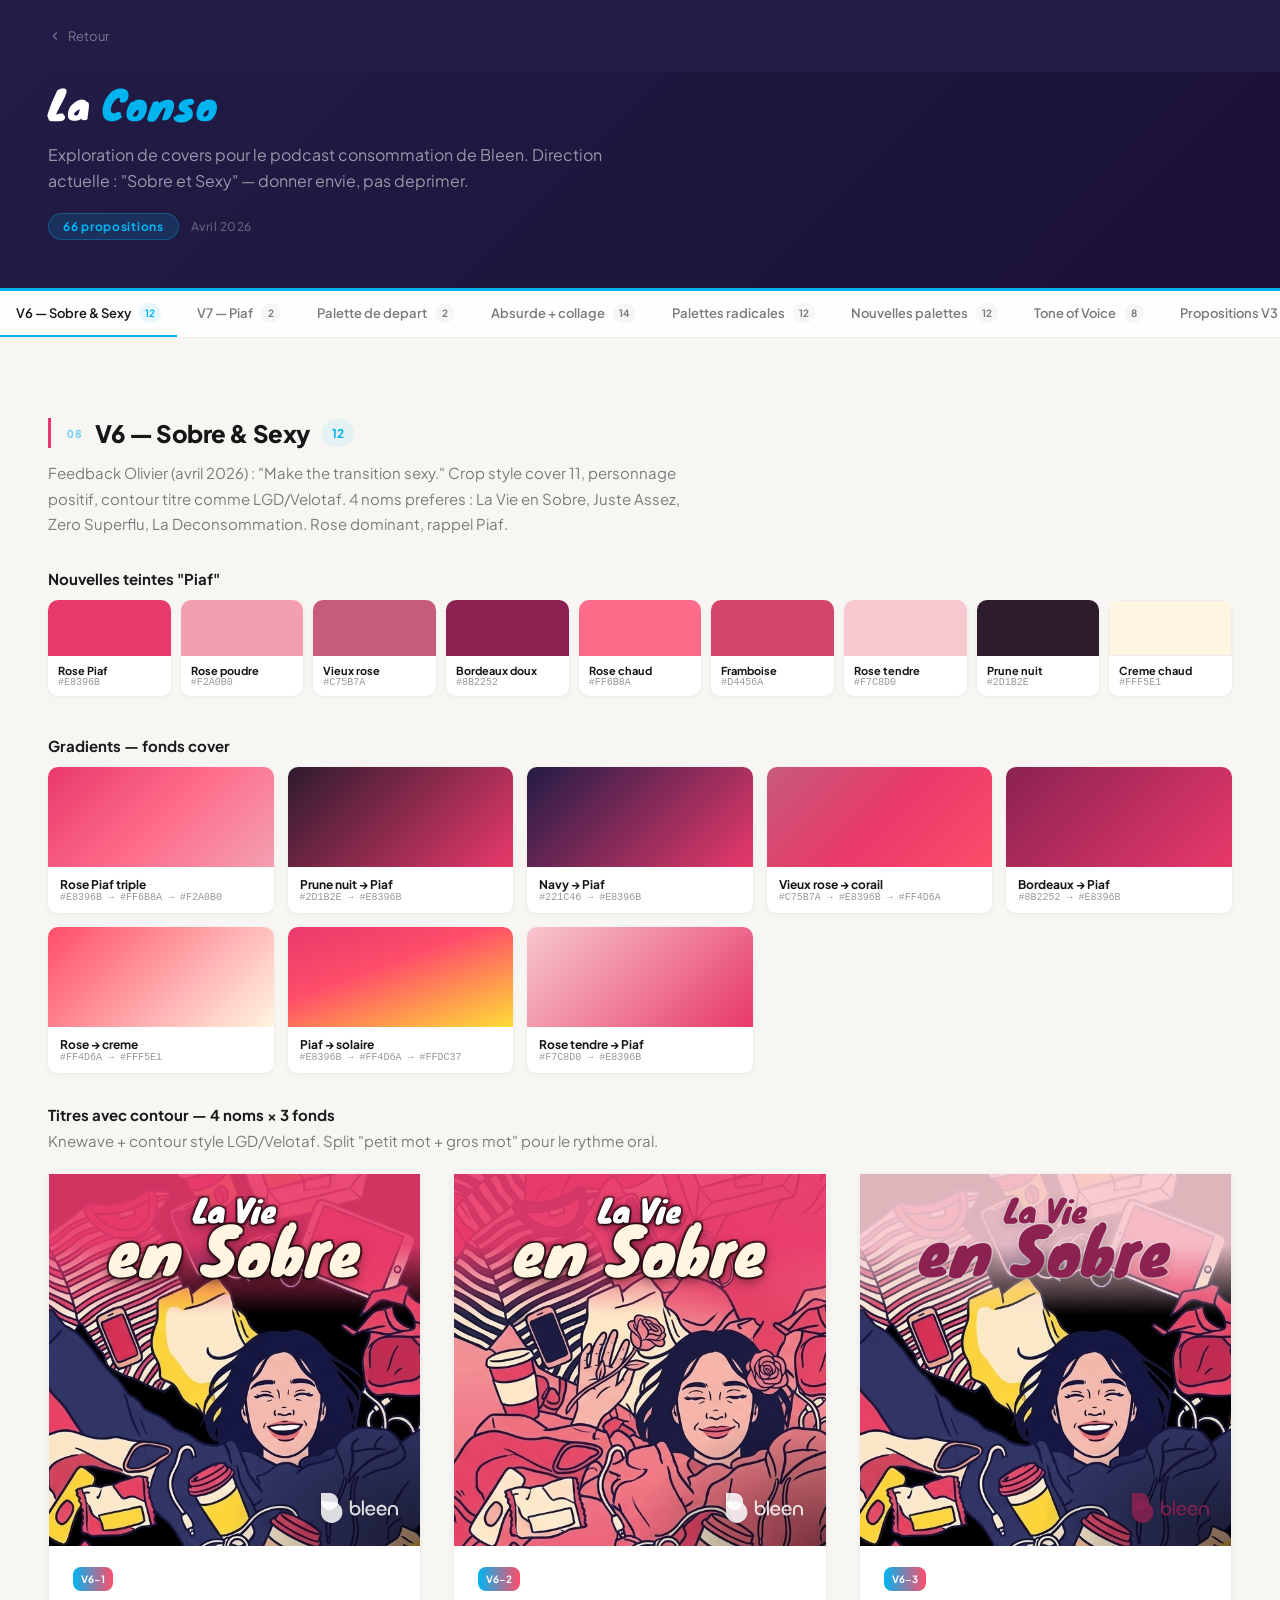
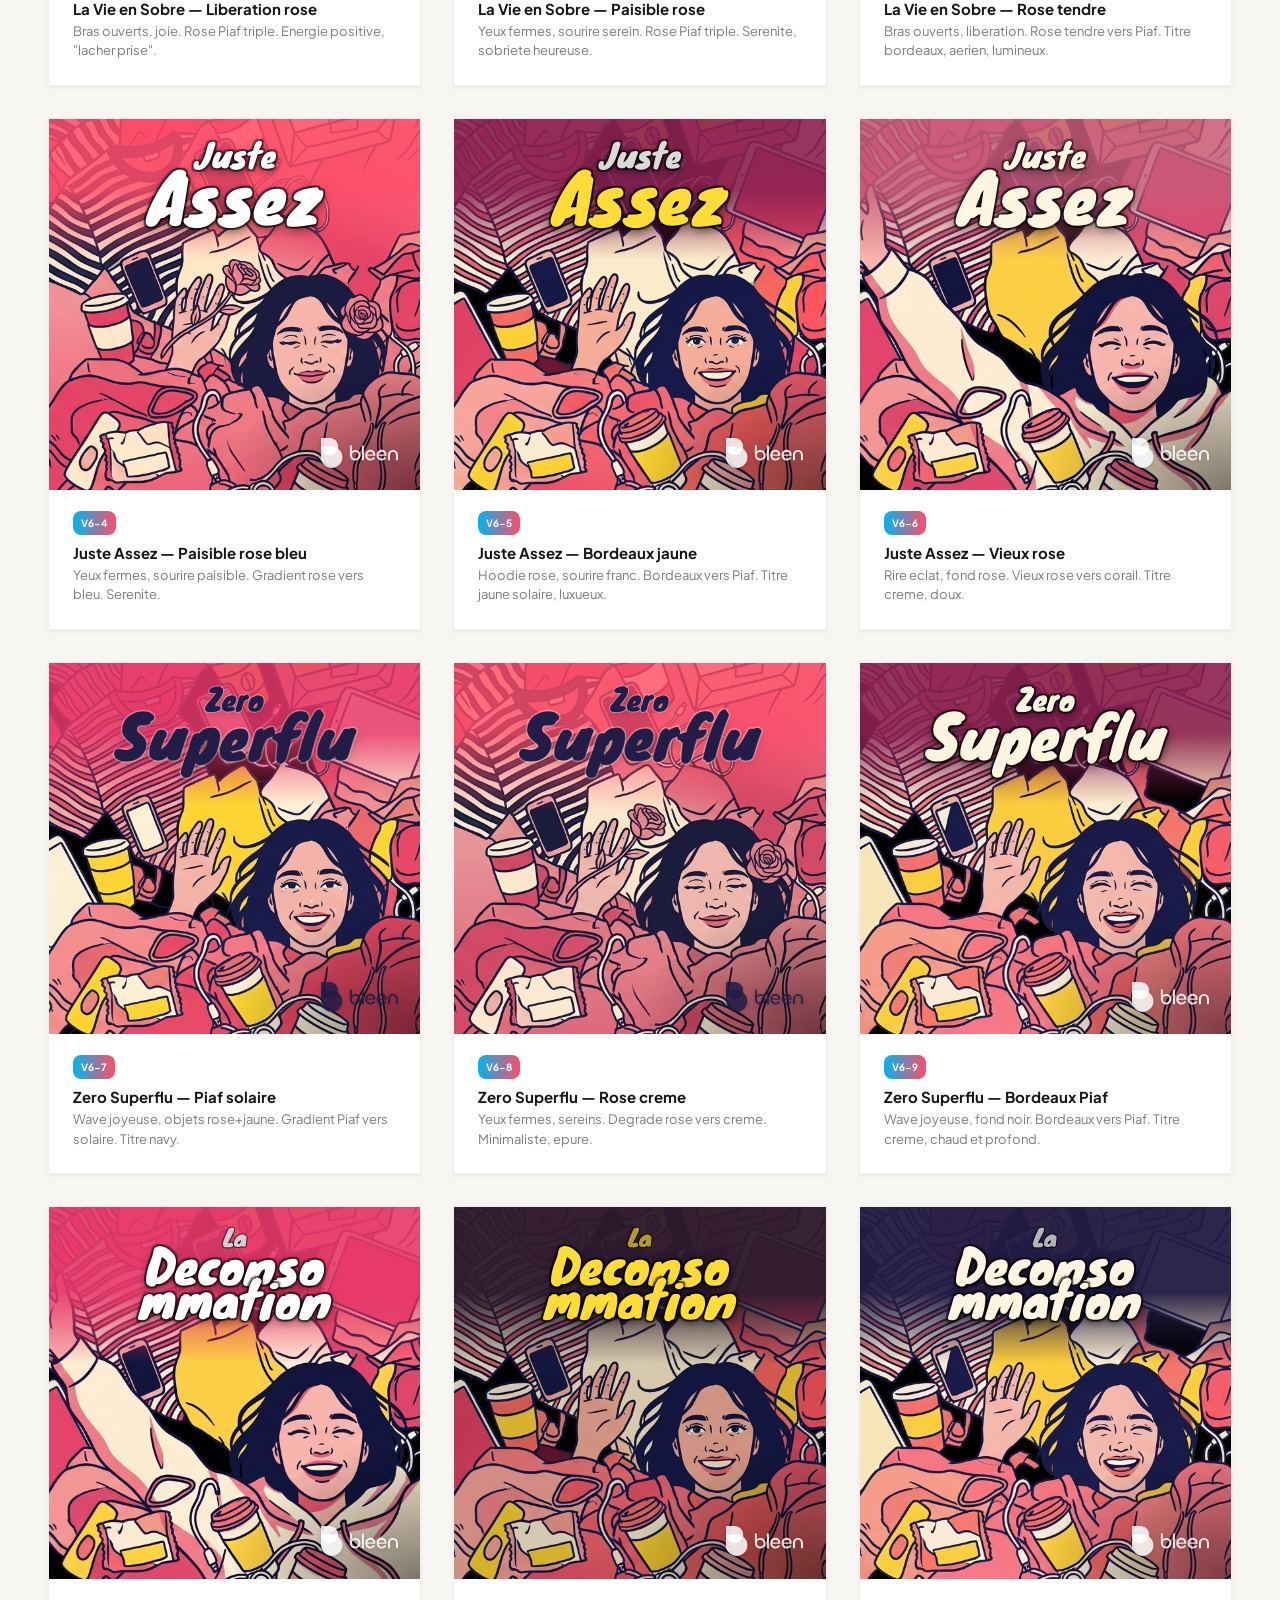
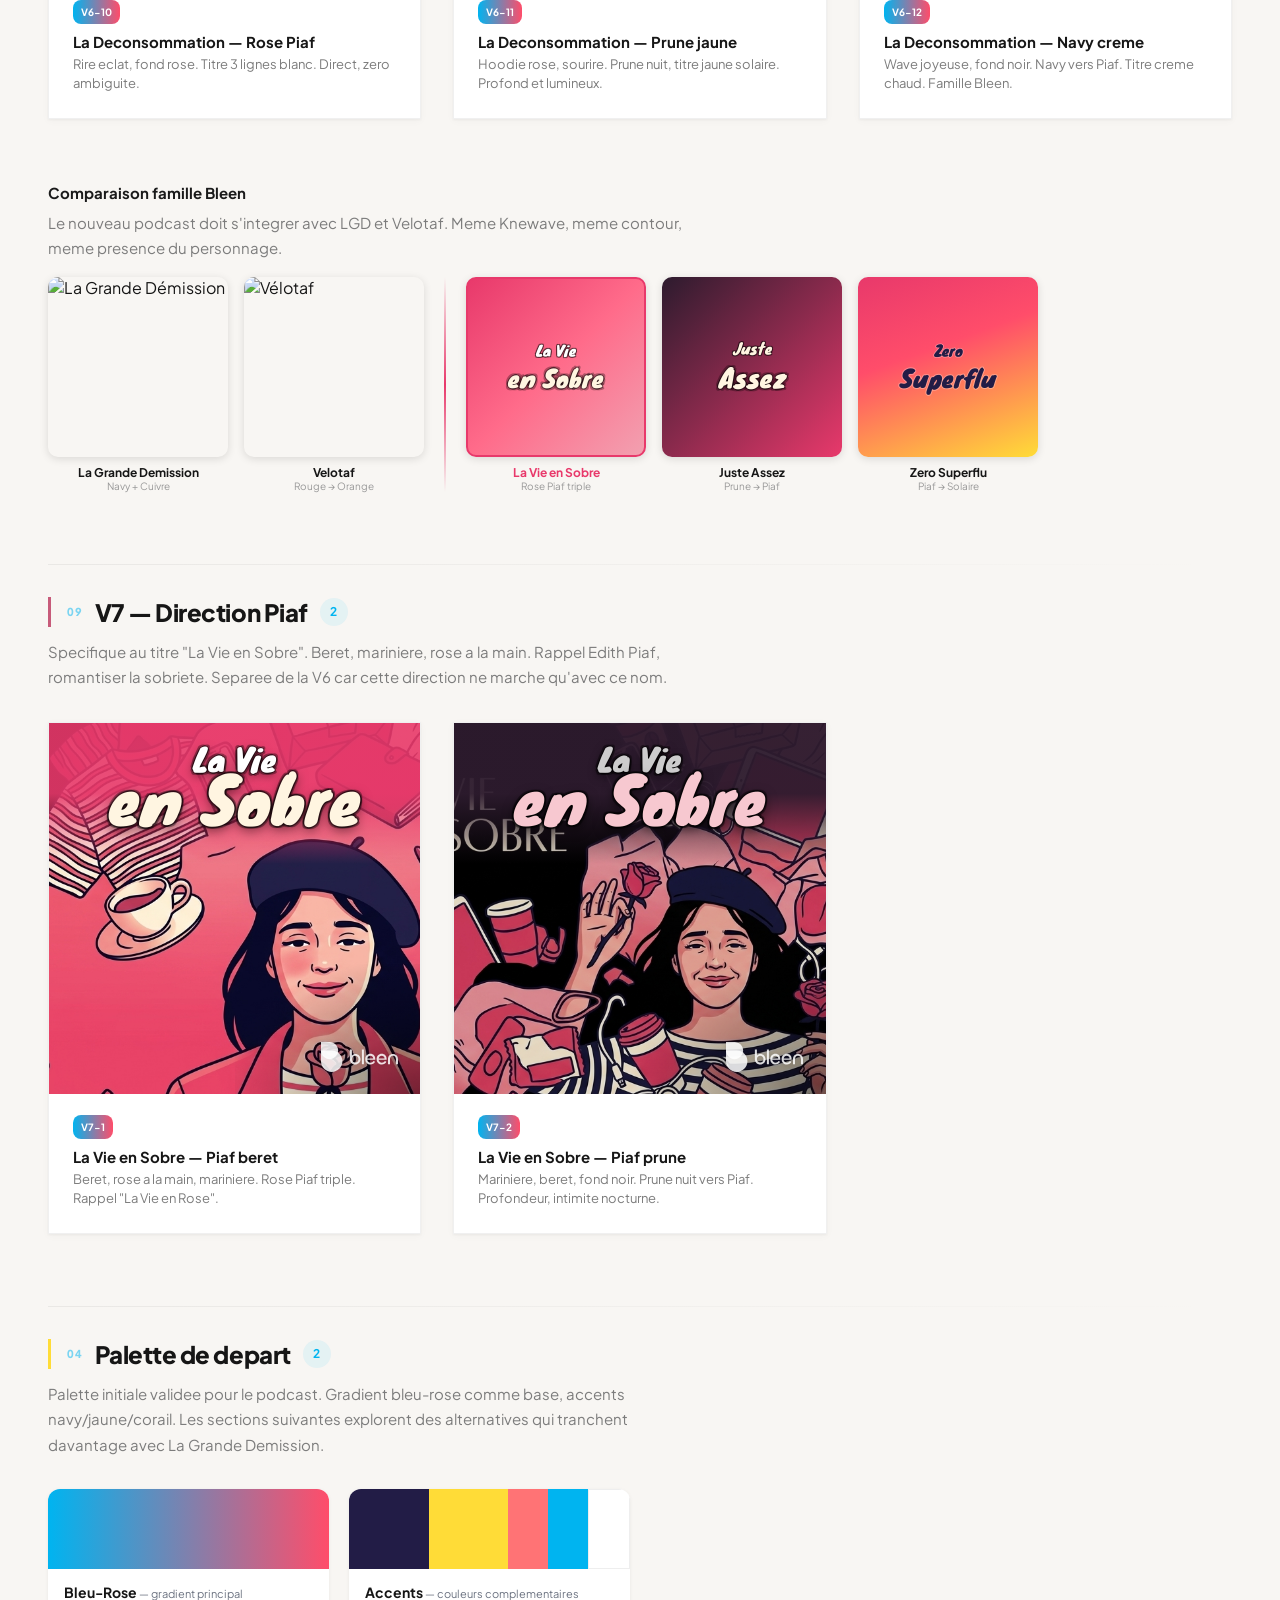
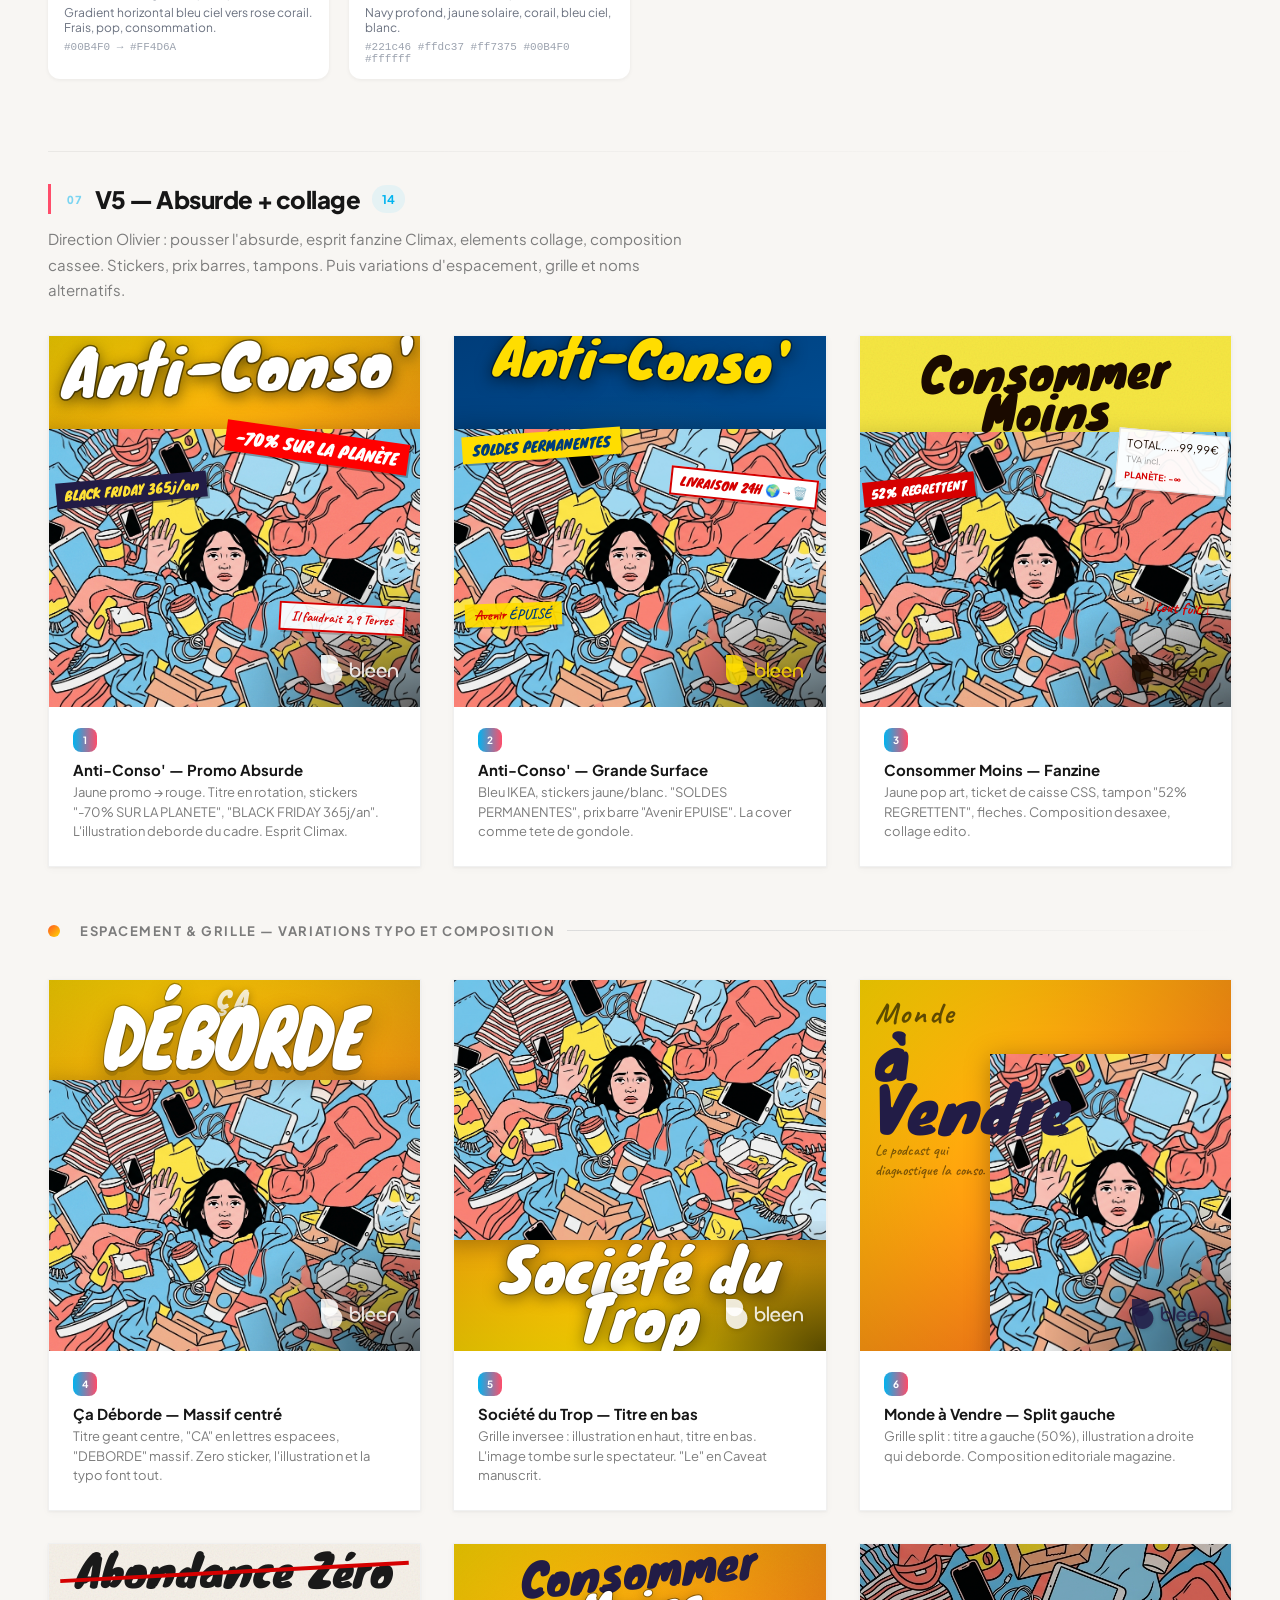
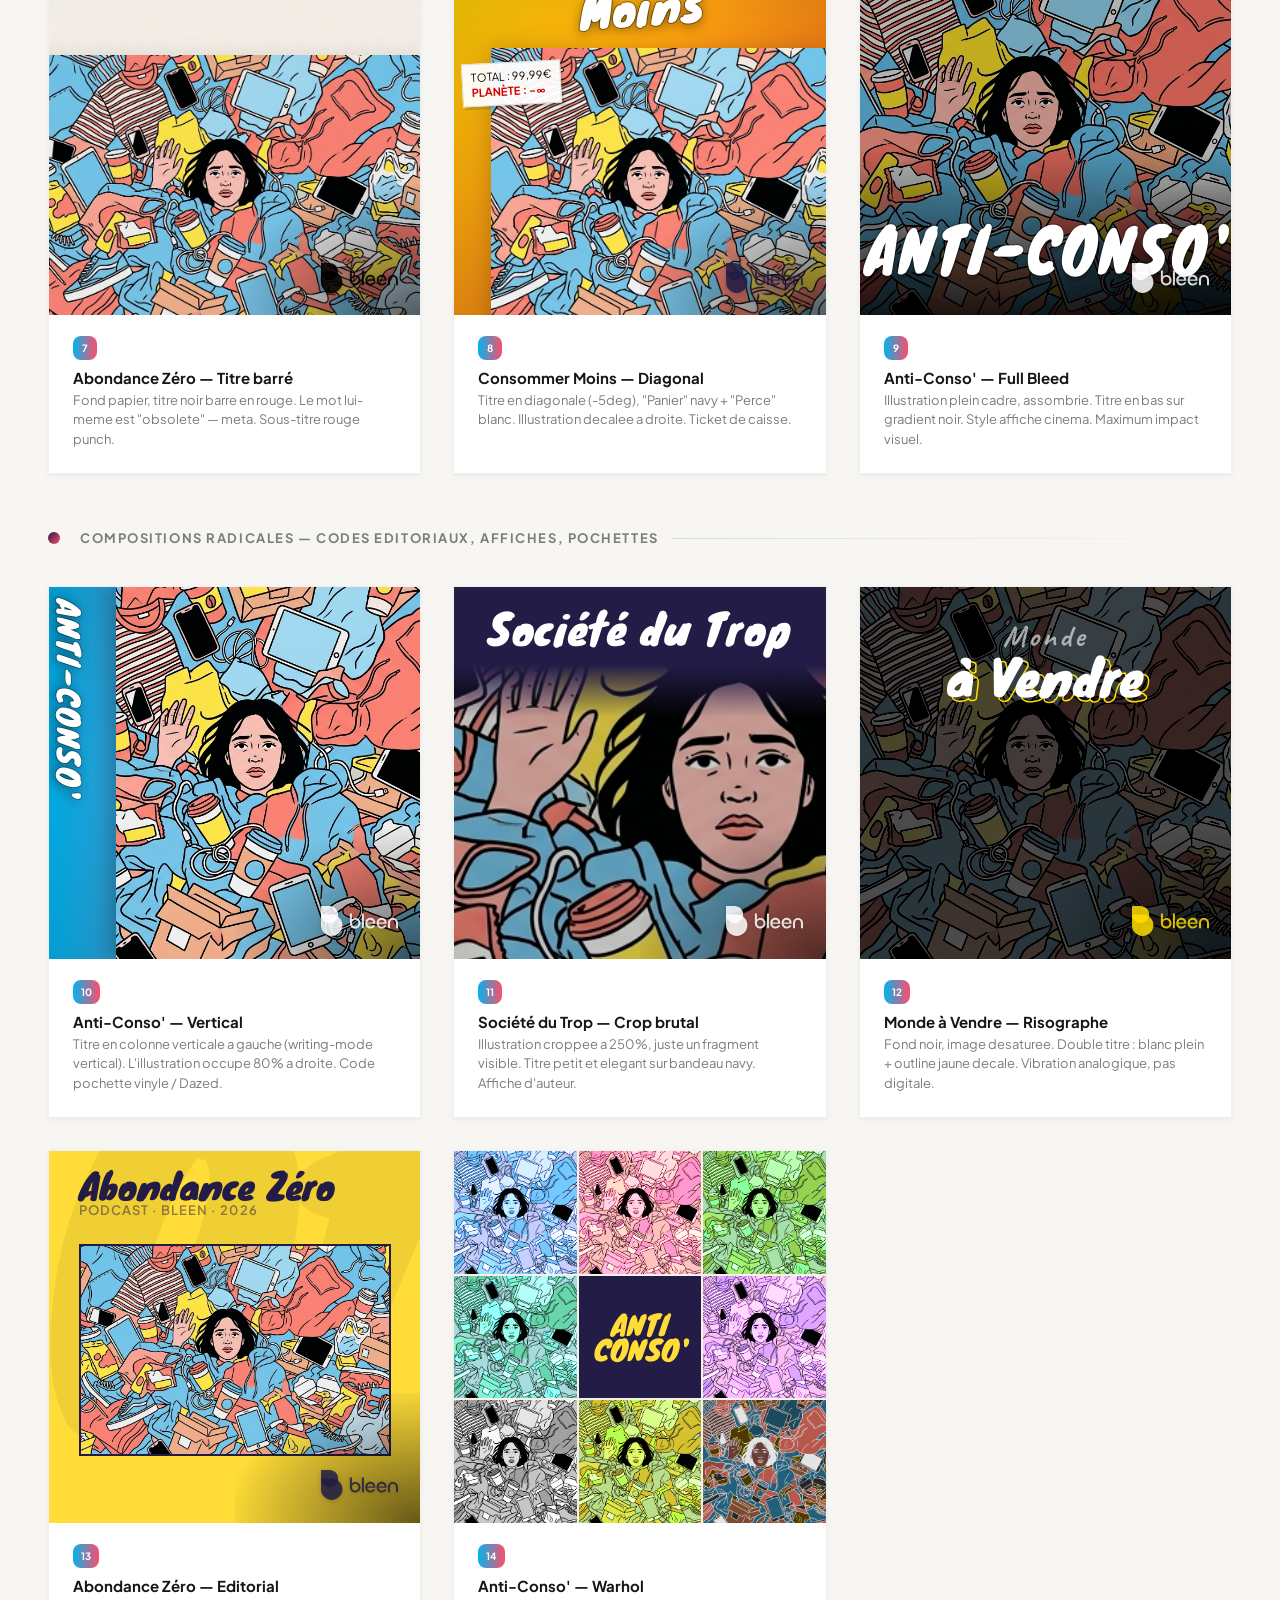
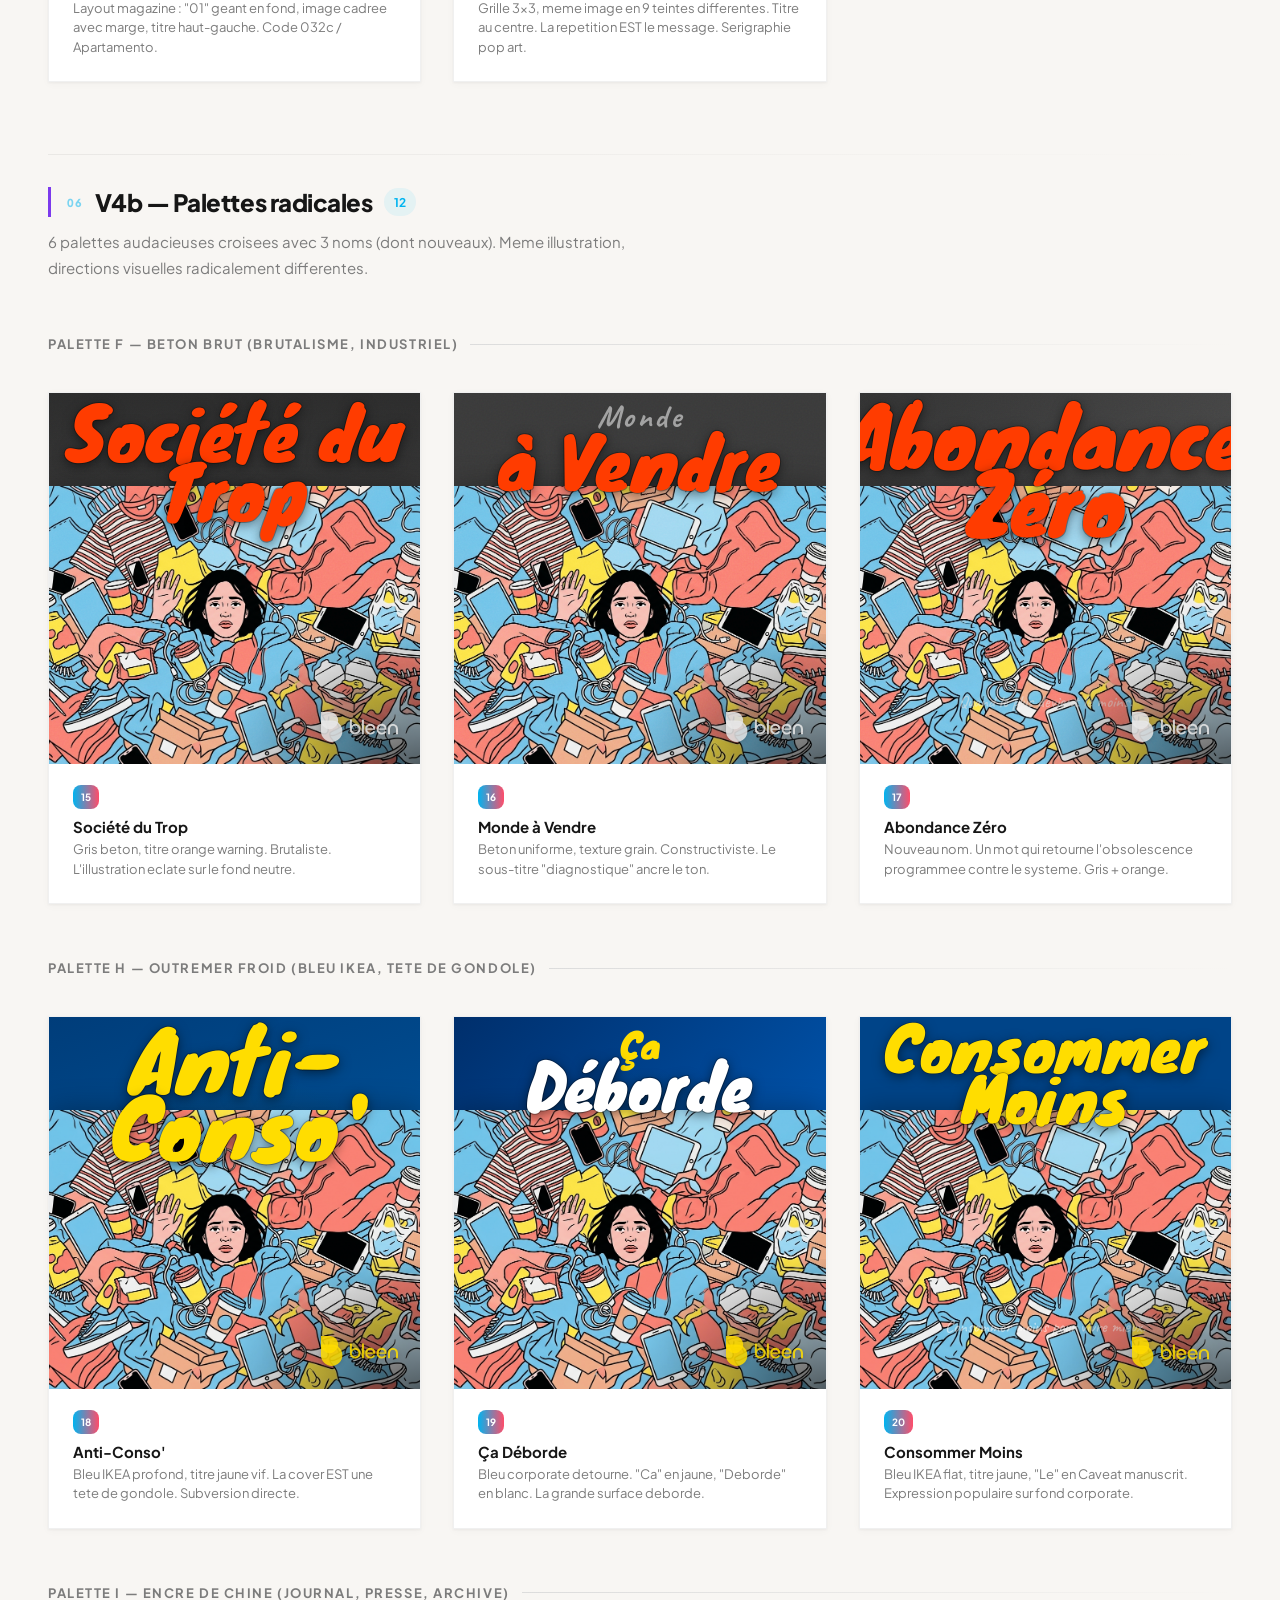
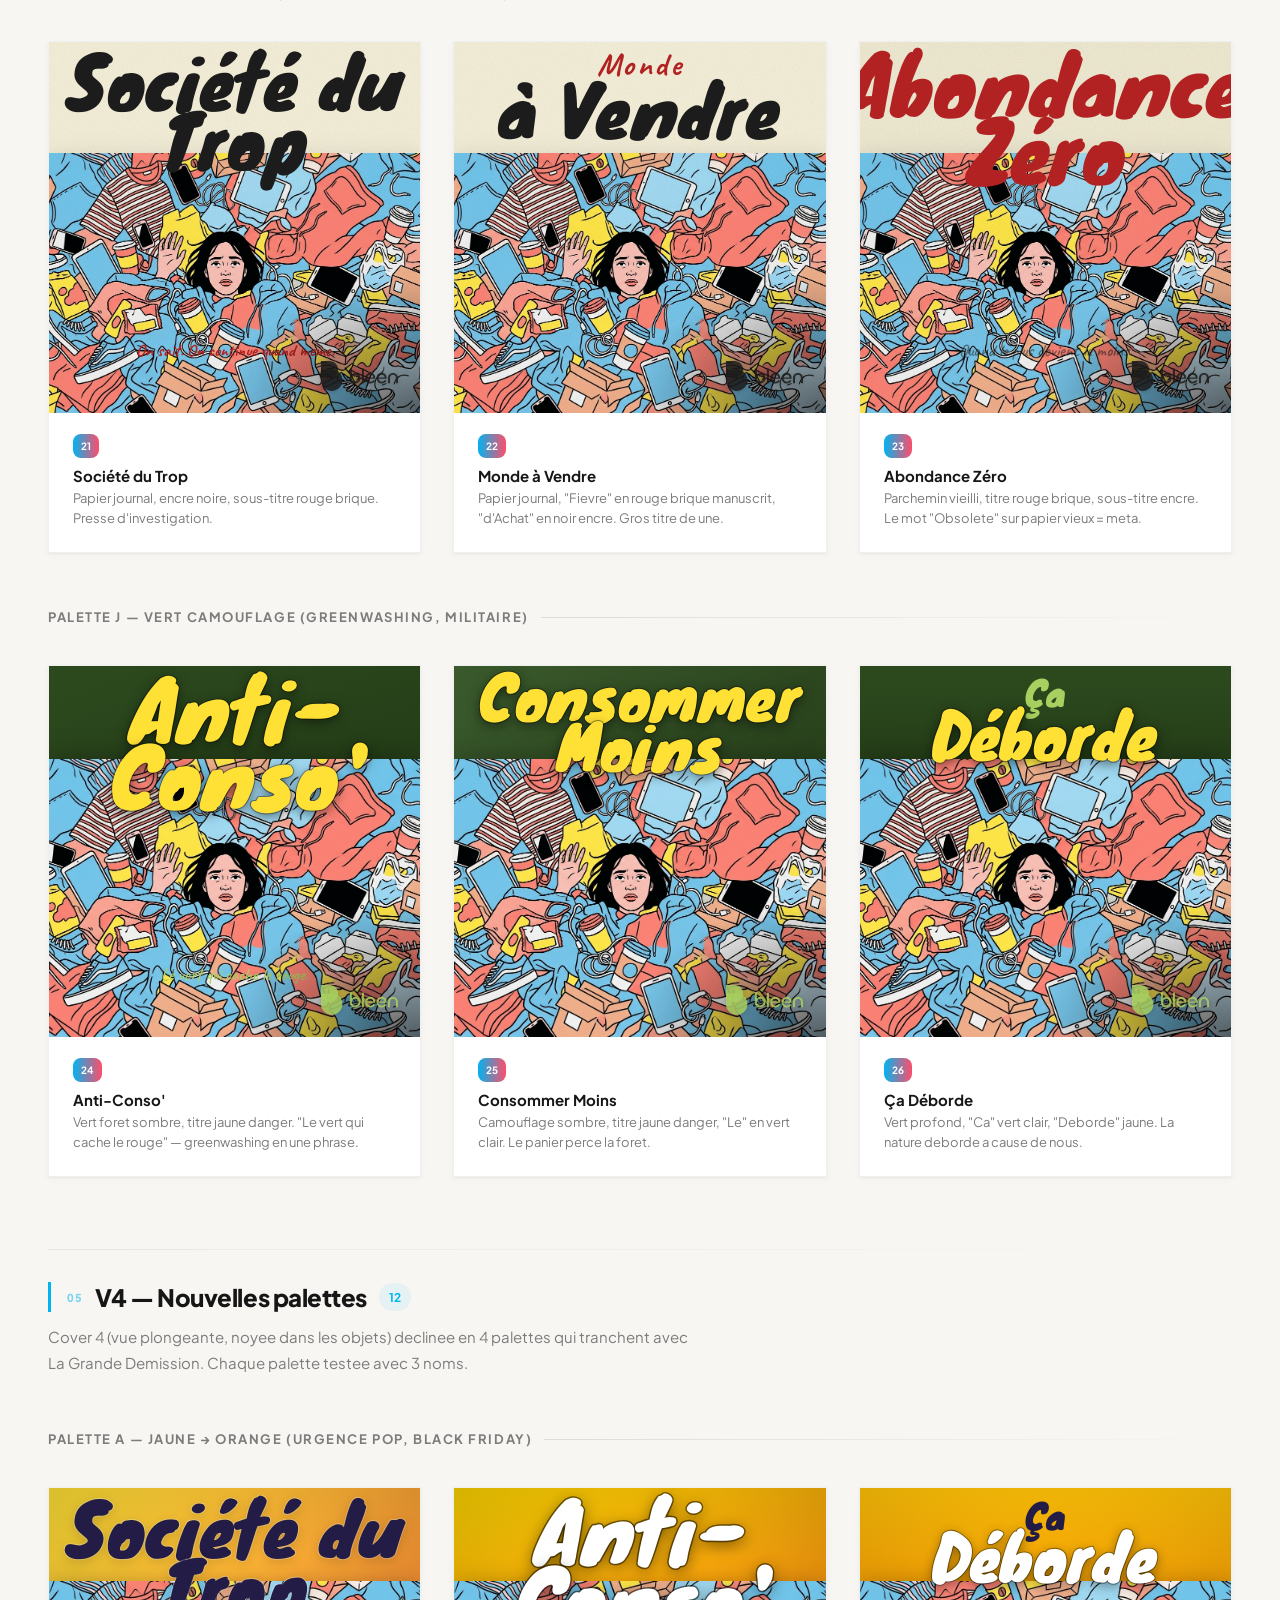
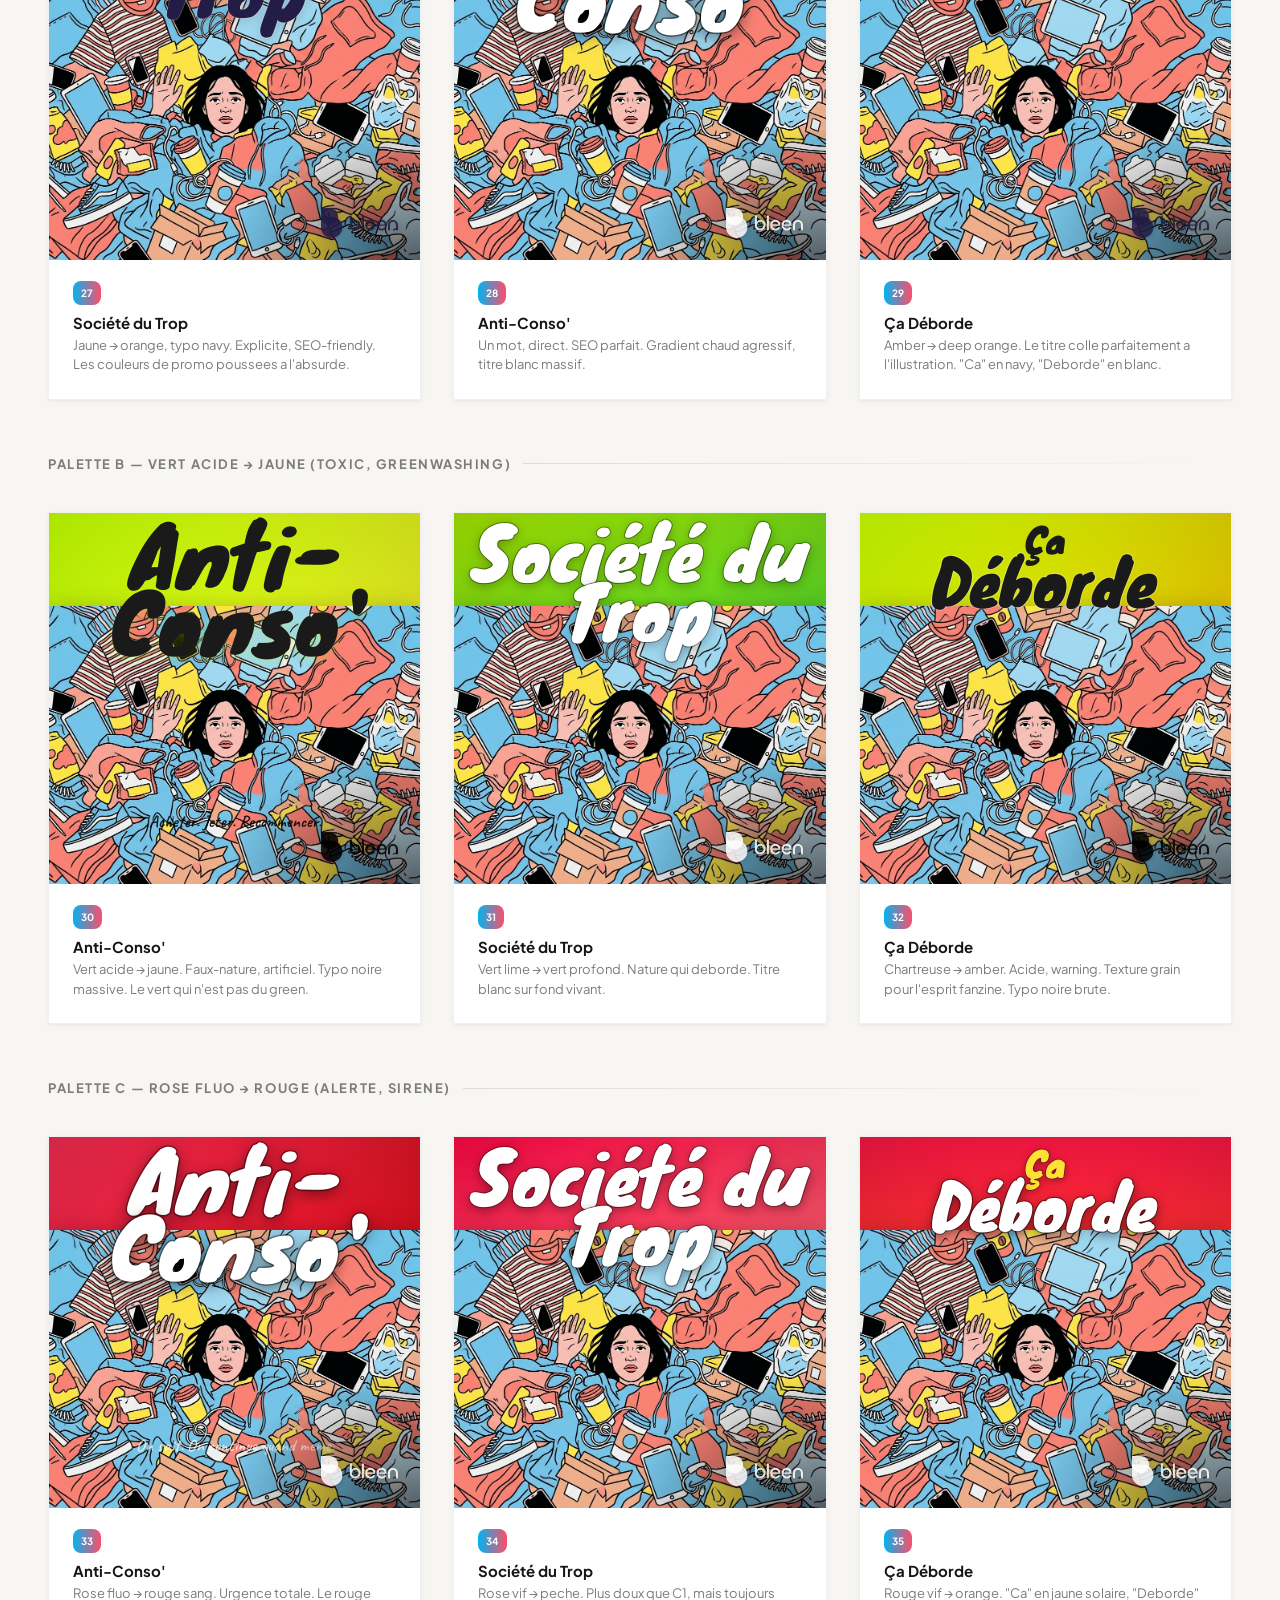
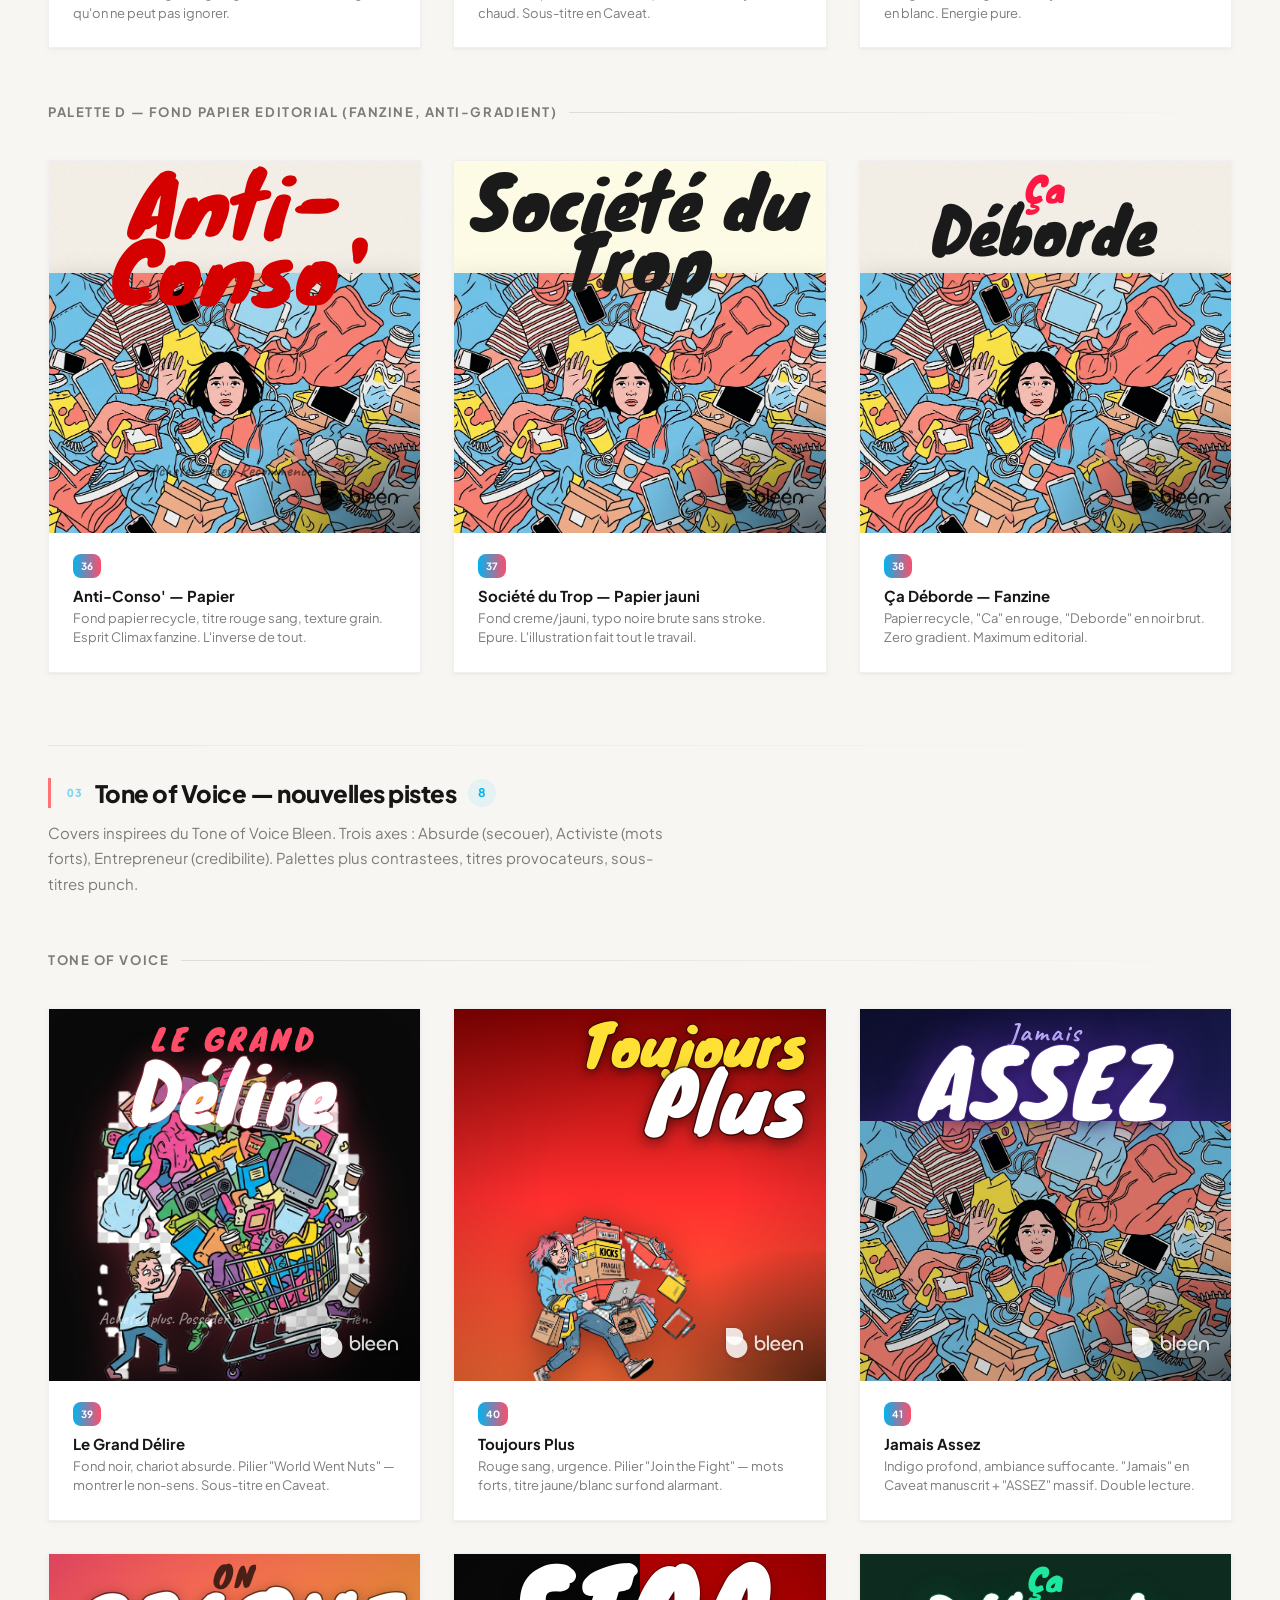
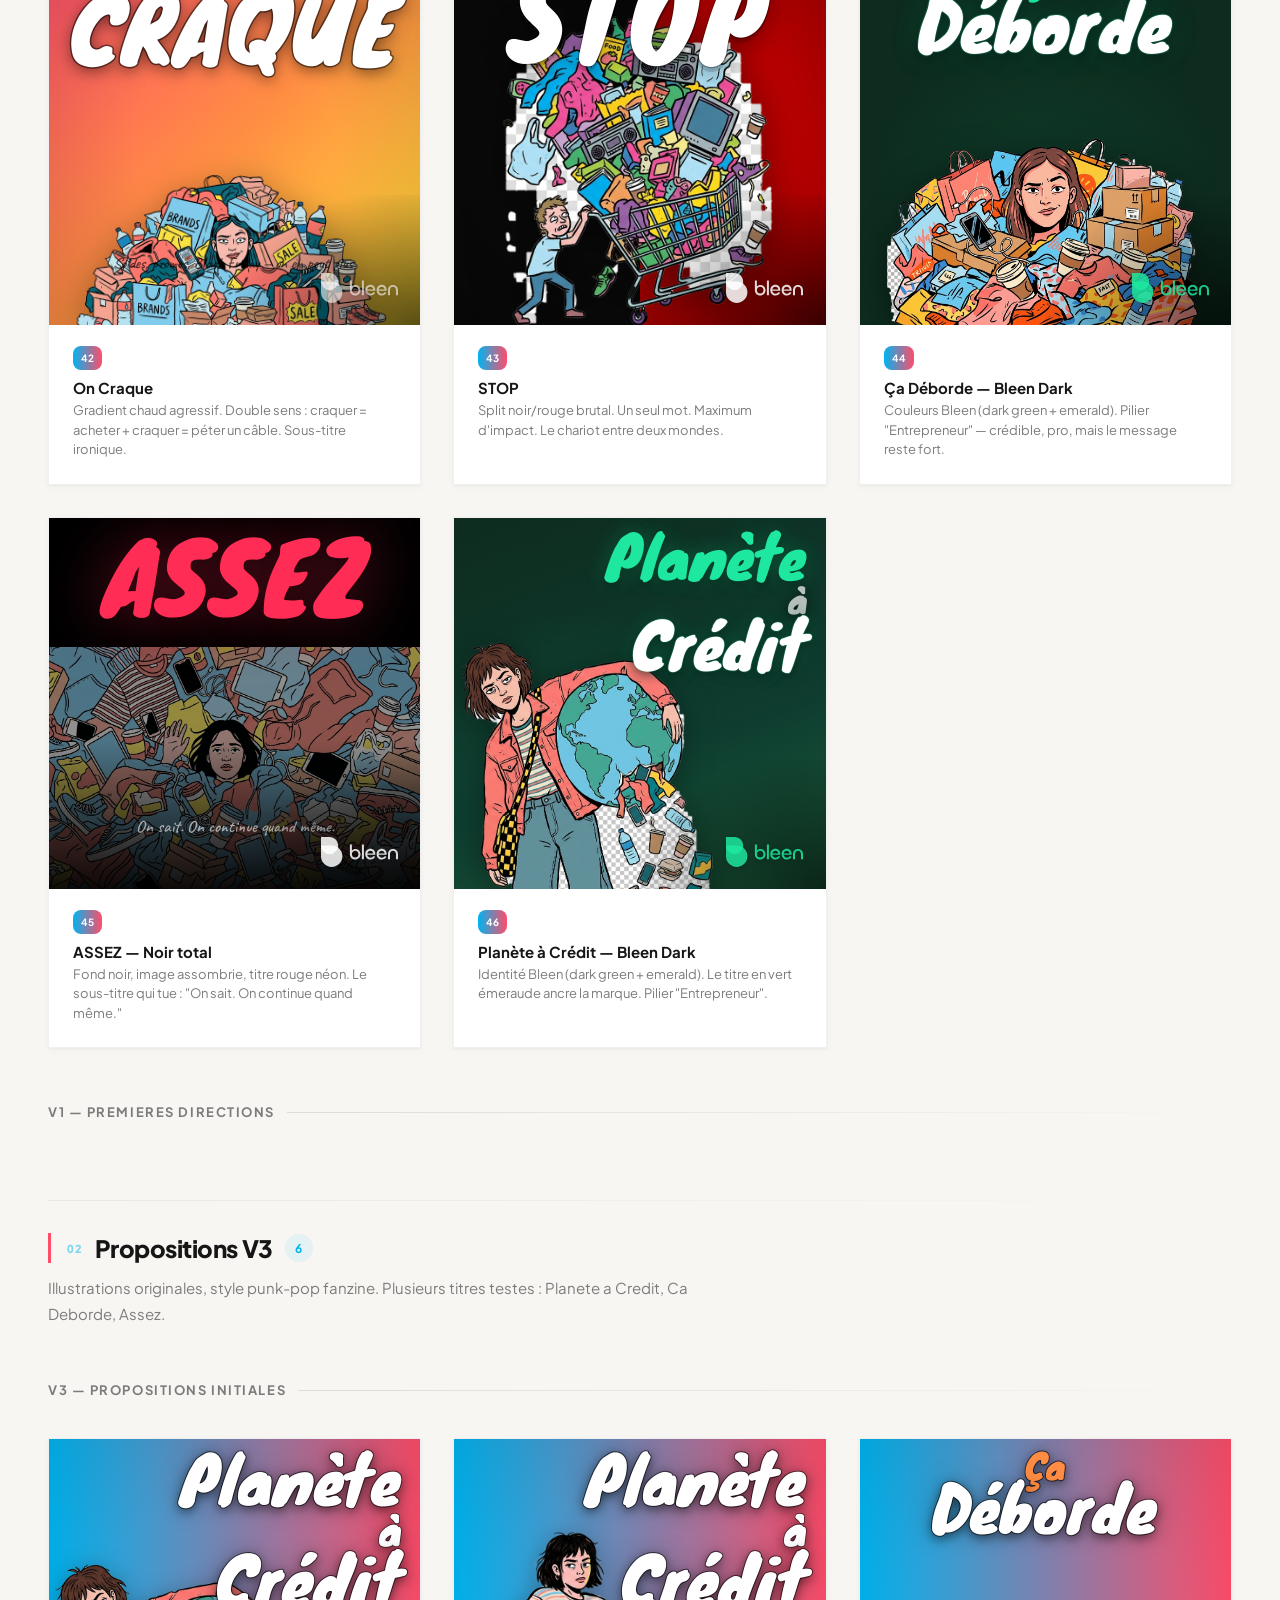
==== commit 44d5d135: "V7 Piaf separee, nouvelles V6-1/V6-2, titres plus gros - V6-1/V6-2 Piaf (beret, mariniere) deplacees" ====
--- a/La conso/index.html
+++ b/La conso/index.html
@@ -406,6 +406,7 @@
   <!-- Nav -->
   <nav class="section-nav">
     <a href="#v6" class="active">V6 — Sobre & Sexy <span class="nav-badge">12</span></a>
+    <a href="#v7">V7 — Piaf <span class="nav-badge">2</span></a>
     <a href="#palettes">Palette de depart <span class="nav-badge">2</span></a>
     <a href="#v5">Absurde + collage <span class="nav-badge">14</span></a>
     <a href="#v4b">Palettes radicales <span class="nav-badge">12</span></a>
@@ -512,15 +513,15 @@
 
       <div class="covers-grid">
 
-        <!-- ─── V6-1: La Vie en Sobre — Piaf beret ─── -->
+        <!-- ─── V6-1: La Vie en Sobre — Liberation rose ─── -->
         <div class="design-card">
           <div class="design-preview">
             <div class="cover-inner" style="background:linear-gradient(135deg, #E8396B, #FF6B8A, #F2A0B0);">
-              <img src="images/used/v6/v6-piaf-rose-beret.png" alt="" style="position:absolute;top:0%;left:-2%;width:140%;height:140%;object-fit:cover;z-index:2;filter:drop-shadow(0 4px 16px rgba(0,0,0,0.3));">
+              <img src="images/used/v6/v6-liberation-bras-ouverts.png" alt="" style="position:absolute;top:0%;left:-2%;width:140%;height:140%;object-fit:cover;z-index:2;filter:drop-shadow(0 4px 16px rgba(0,0,0,0.3));">
               <div style="position:absolute;top:0;left:0;right:0;height:38%;z-index:3;background:linear-gradient(to bottom, rgba(232,57,107,0.9) 50%, transparent 100%);"></div>
               <div style="position:absolute;top:6%;left:0;right:0;z-index:20;text-align:center;">
-                <div style="font-size:clamp(16px,5.5vw,24px);color:#FFFFFF;font-family:'Knewave',cursive;line-height:0.9;-webkit-text-stroke:2px rgba(0,0,0,0.45);paint-order:stroke fill;text-shadow:-2px -2px 0 rgba(0,0,0,0.35),2px -2px 0 rgba(0,0,0,0.35),-2px 2px 0 rgba(0,0,0,0.35),2px 2px 0 rgba(0,0,0,0.35),0 3px 10px rgba(0,0,0,0.5);">La Vie</div>
-                <div style="font-size:clamp(30px,11vw,52px);color:#FFF5E1;font-family:'Knewave',cursive;line-height:0.82;margin-top:-2px;-webkit-text-stroke:3px rgba(0,0,0,0.45);paint-order:stroke fill;text-shadow:-2px -2px 0 rgba(0,0,0,0.35),2px -2px 0 rgba(0,0,0,0.35),-2px 2px 0 rgba(0,0,0,0.35),2px 2px 0 rgba(0,0,0,0.35),0 4px 12px rgba(0,0,0,0.5);">en Sobre</div>
+                <div style="font-size:clamp(22px,7vw,32px);color:#FFFFFF;font-family:'Knewave',cursive;line-height:0.9;-webkit-text-stroke:2px rgba(0,0,0,0.45);paint-order:stroke fill;text-shadow:-2px -2px 0 rgba(0,0,0,0.35),2px -2px 0 rgba(0,0,0,0.35),-2px 2px 0 rgba(0,0,0,0.35),2px 2px 0 rgba(0,0,0,0.35),0 3px 10px rgba(0,0,0,0.5);">La Vie</div>
+                <div style="font-size:clamp(38px,14vw,64px);color:#FFF5E1;font-family:'Knewave',cursive;line-height:0.82;margin-top:-2px;-webkit-text-stroke:3px rgba(0,0,0,0.45);paint-order:stroke fill;text-shadow:-2px -2px 0 rgba(0,0,0,0.35),2px -2px 0 rgba(0,0,0,0.35),-2px 2px 0 rgba(0,0,0,0.35),2px 2px 0 rgba(0,0,0,0.35),0 4px 12px rgba(0,0,0,0.5);">en Sobre</div>
               </div>
               <div style="position:absolute;bottom:0;right:0;width:50%;height:35%;z-index:14;background:radial-gradient(ellipse at 100% 100%, rgba(0,0,0,0.5) 0%, transparent 75%);pointer-events:none;"></div>
               <div class="cover-logo"><svg viewBox="0 0 720 280"><use href="#bleen-logo"/></svg></div>
@@ -528,20 +529,20 @@
           </div>
           <div class="design-body">
             <span class="design-num">V6-1</span>
-            <h3>La Vie en Sobre — Piaf beret</h3>
-            <p>Beret, rose a la main, mariniere. Rose Piaf triple. Crop 250%.</p>
-          </div>
-        </div>
-
-        <!-- ─── V6-2: La Vie en Sobre — Piaf mariniere ─── -->
-        <div class="design-card">
-          <div class="design-preview">
-            <div class="cover-inner" style="background:linear-gradient(135deg, #2D1B2E, #E8396B);">
-              <img src="images/used/v6/v6-piaf-mariniere-titre.png" alt="" style="position:absolute;top:0%;left:-2%;width:140%;height:140%;object-fit:cover;z-index:2;filter:drop-shadow(0 4px 16px rgba(0,0,0,0.4)) brightness(0.9);">
-              <div style="position:absolute;top:0;left:0;right:0;height:38%;z-index:3;background:linear-gradient(to bottom, rgba(45,27,46,0.95) 50%, transparent 100%);"></div>
+            <h3>La Vie en Sobre — Liberation rose</h3>
+            <p>Bras ouverts, joie. Rose Piaf triple. Energie positive, "lacher prise".</p>
+          </div>
+        </div>
+
+        <!-- ─── V6-2: La Vie en Sobre — Paisible Piaf ─── -->
+        <div class="design-card">
+          <div class="design-preview">
+            <div class="cover-inner" style="background:linear-gradient(135deg, #E8396B, #FF6B8A, #F2A0B0);">
+              <img src="images/used/v6/v6-paisible-yeux-fermes.png" alt="" style="position:absolute;top:0%;left:-2%;width:140%;height:140%;object-fit:cover;z-index:2;filter:drop-shadow(0 4px 16px rgba(0,0,0,0.3));">
+              <div style="position:absolute;top:0;left:0;right:0;height:38%;z-index:3;background:linear-gradient(to bottom, rgba(232,57,107,0.9) 50%, transparent 100%);"></div>
               <div style="position:absolute;top:6%;left:0;right:0;z-index:20;text-align:center;">
-                <div style="font-size:clamp(16px,5.5vw,24px);color:rgba(255,255,255,0.8);font-family:'Knewave',cursive;line-height:0.9;-webkit-text-stroke:2px rgba(0,0,0,0.5);paint-order:stroke fill;text-shadow:-2px -2px 0 rgba(0,0,0,0.4),2px -2px 0 rgba(0,0,0,0.4),-2px 2px 0 rgba(0,0,0,0.4),2px 2px 0 rgba(0,0,0,0.4),0 3px 10px rgba(0,0,0,0.6);">La Vie</div>
-                <div style="font-size:clamp(30px,11vw,52px);color:#F7C8D0;font-family:'Knewave',cursive;line-height:0.82;margin-top:-2px;-webkit-text-stroke:3px rgba(0,0,0,0.5);paint-order:stroke fill;text-shadow:-2px -2px 0 rgba(0,0,0,0.4),2px -2px 0 rgba(0,0,0,0.4),-2px 2px 0 rgba(0,0,0,0.4),2px 2px 0 rgba(0,0,0,0.4),0 4px 12px rgba(0,0,0,0.6);">en Sobre</div>
+                <div style="font-size:clamp(22px,7vw,32px);color:#FFFFFF;font-family:'Knewave',cursive;line-height:0.9;-webkit-text-stroke:2px rgba(0,0,0,0.45);paint-order:stroke fill;text-shadow:-2px -2px 0 rgba(0,0,0,0.35),2px -2px 0 rgba(0,0,0,0.35),-2px 2px 0 rgba(0,0,0,0.35),2px 2px 0 rgba(0,0,0,0.35),0 3px 10px rgba(0,0,0,0.5);">La Vie</div>
+                <div style="font-size:clamp(38px,14vw,64px);color:#FFF5E1;font-family:'Knewave',cursive;line-height:0.82;margin-top:-2px;-webkit-text-stroke:3px rgba(0,0,0,0.45);paint-order:stroke fill;text-shadow:-2px -2px 0 rgba(0,0,0,0.35),2px -2px 0 rgba(0,0,0,0.35),-2px 2px 0 rgba(0,0,0,0.35),2px 2px 0 rgba(0,0,0,0.35),0 4px 12px rgba(0,0,0,0.5);">en Sobre</div>
               </div>
               <div style="position:absolute;bottom:0;right:0;width:50%;height:35%;z-index:14;background:radial-gradient(ellipse at 100% 100%, rgba(0,0,0,0.5) 0%, transparent 75%);pointer-events:none;"></div>
               <div class="cover-logo"><svg viewBox="0 0 720 280"><use href="#bleen-logo"/></svg></div>
@@ -549,8 +550,8 @@
           </div>
           <div class="design-body">
             <span class="design-num">V6-2</span>
-            <h3>La Vie en Sobre — Prune nuit</h3>
-            <p>Mariniere, beret, fond noir. Prune nuit vers Piaf. Profondeur, intimite.</p>
+            <h3>La Vie en Sobre — Paisible rose</h3>
+            <p>Yeux fermes, sourire serein. Rose Piaf triple. Serenite, sobriete heureuse.</p>
           </div>
         </div>
 
@@ -561,8 +562,8 @@
               <img src="images/used/v6/v6-liberation-bras-ouverts.png" alt="" style="position:absolute;top:0%;left:-2%;width:140%;height:140%;object-fit:cover;z-index:2;filter:drop-shadow(0 4px 16px rgba(0,0,0,0.3));">
               <div style="position:absolute;top:0;left:0;right:0;height:38%;z-index:3;background:linear-gradient(to bottom, rgba(247,200,208,0.9) 50%, transparent 100%);"></div>
               <div style="position:absolute;top:6%;left:0;right:0;z-index:20;text-align:center;">
-                <div style="font-size:clamp(16px,5.5vw,24px);color:#8B2252;font-family:'Knewave',cursive;line-height:0.9;-webkit-text-stroke:2px rgba(255,255,255,0.45);paint-order:stroke fill;text-shadow:0 2px 8px rgba(0,0,0,0.15);">La Vie</div>
-                <div style="font-size:clamp(30px,11vw,52px);color:#8B2252;font-family:'Knewave',cursive;line-height:0.82;margin-top:-2px;-webkit-text-stroke:3px rgba(255,255,255,0.4);paint-order:stroke fill;text-shadow:0 3px 10px rgba(0,0,0,0.15);">en Sobre</div>
+                <div style="font-size:clamp(22px,7vw,32px);color:#8B2252;font-family:'Knewave',cursive;line-height:0.9;-webkit-text-stroke:2px rgba(255,255,255,0.45);paint-order:stroke fill;text-shadow:0 2px 8px rgba(0,0,0,0.15);">La Vie</div>
+                <div style="font-size:clamp(38px,14vw,64px);color:#8B2252;font-family:'Knewave',cursive;line-height:0.82;margin-top:-2px;-webkit-text-stroke:3px rgba(255,255,255,0.4);paint-order:stroke fill;text-shadow:0 3px 10px rgba(0,0,0,0.15);">en Sobre</div>
               </div>
               <div style="position:absolute;bottom:0;right:0;width:50%;height:35%;z-index:14;background:radial-gradient(ellipse at 100% 100%, rgba(0,0,0,0.5) 0%, transparent 75%);pointer-events:none;"></div>
               <div class="cover-logo" style="color:rgba(139,34,82,0.85)"><svg viewBox="0 0 720 280"><use href="#bleen-logo"/></svg></div>
@@ -582,8 +583,8 @@
               <img src="images/used/v6/v6-paisible-yeux-fermes.png" alt="" style="position:absolute;top:0%;left:-2%;width:140%;height:140%;object-fit:cover;z-index:2;filter:drop-shadow(0 4px 16px rgba(0,0,0,0.3));">
               <div style="position:absolute;top:0;left:0;right:0;height:38%;z-index:3;background:linear-gradient(to bottom, rgba(255,77,106,0.85) 50%, transparent 100%);"></div>
               <div style="position:absolute;top:6%;left:0;right:0;z-index:20;text-align:center;">
-                <div style="font-size:clamp(16px,5.5vw,24px);color:#FFFFFF;font-family:'Knewave',cursive;line-height:0.9;-webkit-text-stroke:2px rgba(0,0,0,0.45);paint-order:stroke fill;text-shadow:-2px -2px 0 rgba(0,0,0,0.35),2px -2px 0 rgba(0,0,0,0.35),-2px 2px 0 rgba(0,0,0,0.35),2px 2px 0 rgba(0,0,0,0.35),0 3px 10px rgba(0,0,0,0.5);">Juste</div>
-                <div style="font-size:clamp(34px,12vw,56px);color:#FFFFFF;font-family:'Knewave',cursive;line-height:0.82;margin-top:-2px;-webkit-text-stroke:3px rgba(0,0,0,0.45);paint-order:stroke fill;text-shadow:-2px -2px 0 rgba(0,0,0,0.35),2px -2px 0 rgba(0,0,0,0.35),-2px 2px 0 rgba(0,0,0,0.35),2px 2px 0 rgba(0,0,0,0.35),0 4px 12px rgba(0,0,0,0.5);">Assez</div>
+                <div style="font-size:clamp(22px,7vw,32px);color:#FFFFFF;font-family:'Knewave',cursive;line-height:0.9;-webkit-text-stroke:2px rgba(0,0,0,0.45);paint-order:stroke fill;text-shadow:-2px -2px 0 rgba(0,0,0,0.35),2px -2px 0 rgba(0,0,0,0.35),-2px 2px 0 rgba(0,0,0,0.35),2px 2px 0 rgba(0,0,0,0.35),0 3px 10px rgba(0,0,0,0.5);">Juste</div>
+                <div style="font-size:clamp(42px,15vw,68px);color:#FFFFFF;font-family:'Knewave',cursive;line-height:0.82;margin-top:-2px;-webkit-text-stroke:3px rgba(0,0,0,0.45);paint-order:stroke fill;text-shadow:-2px -2px 0 rgba(0,0,0,0.35),2px -2px 0 rgba(0,0,0,0.35),-2px 2px 0 rgba(0,0,0,0.35),2px 2px 0 rgba(0,0,0,0.35),0 4px 12px rgba(0,0,0,0.5);">Assez</div>
               </div>
               <div style="position:absolute;bottom:0;right:0;width:50%;height:35%;z-index:14;background:radial-gradient(ellipse at 100% 100%, rgba(0,0,0,0.5) 0%, transparent 75%);pointer-events:none;"></div>
               <div class="cover-logo"><svg viewBox="0 0 720 280"><use href="#bleen-logo"/></svg></div>
@@ -603,8 +604,8 @@
               <img src="images/used/v6/v6-souriante-hoodie-rose.png" alt="" style="position:absolute;top:0%;left:-2%;width:140%;height:140%;object-fit:cover;z-index:2;filter:drop-shadow(0 4px 16px rgba(0,0,0,0.4));">
               <div style="position:absolute;top:0;left:0;right:0;height:38%;z-index:3;background:linear-gradient(to bottom, rgba(139,34,82,0.9) 50%, transparent 100%);"></div>
               <div style="position:absolute;top:6%;left:0;right:0;z-index:20;text-align:center;">
-                <div style="font-size:clamp(16px,5.5vw,24px);color:rgba(255,255,255,0.85);font-family:'Knewave',cursive;line-height:0.9;-webkit-text-stroke:2px rgba(0,0,0,0.5);paint-order:stroke fill;text-shadow:-2px -2px 0 rgba(0,0,0,0.4),2px -2px 0 rgba(0,0,0,0.4),-2px 2px 0 rgba(0,0,0,0.4),2px 2px 0 rgba(0,0,0,0.4),0 3px 10px rgba(0,0,0,0.6);">Juste</div>
-                <div style="font-size:clamp(34px,12vw,56px);color:#FFDC37;font-family:'Knewave',cursive;line-height:0.82;margin-top:-2px;-webkit-text-stroke:3px rgba(0,0,0,0.5);paint-order:stroke fill;text-shadow:-2px -2px 0 rgba(0,0,0,0.4),2px -2px 0 rgba(0,0,0,0.4),-2px 2px 0 rgba(0,0,0,0.4),2px 2px 0 rgba(0,0,0,0.4),0 4px 12px rgba(0,0,0,0.6);">Assez</div>
+                <div style="font-size:clamp(22px,7vw,32px);color:rgba(255,255,255,0.85);font-family:'Knewave',cursive;line-height:0.9;-webkit-text-stroke:2px rgba(0,0,0,0.5);paint-order:stroke fill;text-shadow:-2px -2px 0 rgba(0,0,0,0.4),2px -2px 0 rgba(0,0,0,0.4),-2px 2px 0 rgba(0,0,0,0.4),2px 2px 0 rgba(0,0,0,0.4),0 3px 10px rgba(0,0,0,0.6);">Juste</div>
+                <div style="font-size:clamp(42px,15vw,68px);color:#FFDC37;font-family:'Knewave',cursive;line-height:0.82;margin-top:-2px;-webkit-text-stroke:3px rgba(0,0,0,0.5);paint-order:stroke fill;text-shadow:-2px -2px 0 rgba(0,0,0,0.4),2px -2px 0 rgba(0,0,0,0.4),-2px 2px 0 rgba(0,0,0,0.4),2px 2px 0 rgba(0,0,0,0.4),0 4px 12px rgba(0,0,0,0.6);">Assez</div>
               </div>
               <div style="position:absolute;bottom:0;right:0;width:50%;height:35%;z-index:14;background:radial-gradient(ellipse at 100% 100%, rgba(0,0,0,0.5) 0%, transparent 75%);pointer-events:none;"></div>
               <div class="cover-logo"><svg viewBox="0 0 720 280"><use href="#bleen-logo"/></svg></div>
@@ -624,8 +625,8 @@
               <img src="images/used/v6/v6-joyeuse-fond-rose.png" alt="" style="position:absolute;top:0%;left:-2%;width:140%;height:140%;object-fit:cover;z-index:2;filter:drop-shadow(0 4px 16px rgba(0,0,0,0.3));">
               <div style="position:absolute;top:0;left:0;right:0;height:38%;z-index:3;background:linear-gradient(to bottom, rgba(199,91,122,0.85) 50%, transparent 100%);"></div>
               <div style="position:absolute;top:6%;left:0;right:0;z-index:20;text-align:center;">
-                <div style="font-size:clamp(16px,5.5vw,24px);color:#FFF5E1;font-family:'Knewave',cursive;line-height:0.9;-webkit-text-stroke:2px rgba(0,0,0,0.45);paint-order:stroke fill;text-shadow:-2px -2px 0 rgba(0,0,0,0.35),2px -2px 0 rgba(0,0,0,0.35),-2px 2px 0 rgba(0,0,0,0.35),2px 2px 0 rgba(0,0,0,0.35),0 3px 10px rgba(0,0,0,0.5);">Juste</div>
-                <div style="font-size:clamp(34px,12vw,56px);color:#FFF5E1;font-family:'Knewave',cursive;line-height:0.82;margin-top:-2px;-webkit-text-stroke:3px rgba(0,0,0,0.45);paint-order:stroke fill;text-shadow:-2px -2px 0 rgba(0,0,0,0.35),2px -2px 0 rgba(0,0,0,0.35),-2px 2px 0 rgba(0,0,0,0.35),2px 2px 0 rgba(0,0,0,0.35),0 4px 12px rgba(0,0,0,0.5);">Assez</div>
+                <div style="font-size:clamp(22px,7vw,32px);color:#FFF5E1;font-family:'Knewave',cursive;line-height:0.9;-webkit-text-stroke:2px rgba(0,0,0,0.45);paint-order:stroke fill;text-shadow:-2px -2px 0 rgba(0,0,0,0.35),2px -2px 0 rgba(0,0,0,0.35),-2px 2px 0 rgba(0,0,0,0.35),2px 2px 0 rgba(0,0,0,0.35),0 3px 10px rgba(0,0,0,0.5);">Juste</div>
+                <div style="font-size:clamp(42px,15vw,68px);color:#FFF5E1;font-family:'Knewave',cursive;line-height:0.82;margin-top:-2px;-webkit-text-stroke:3px rgba(0,0,0,0.45);paint-order:stroke fill;text-shadow:-2px -2px 0 rgba(0,0,0,0.35),2px -2px 0 rgba(0,0,0,0.35),-2px 2px 0 rgba(0,0,0,0.35),2px 2px 0 rgba(0,0,0,0.35),0 4px 12px rgba(0,0,0,0.5);">Assez</div>
               </div>
               <div style="position:absolute;bottom:0;right:0;width:50%;height:35%;z-index:14;background:radial-gradient(ellipse at 100% 100%, rgba(0,0,0,0.5) 0%, transparent 75%);pointer-events:none;"></div>
               <div class="cover-logo"><svg viewBox="0 0 720 280"><use href="#bleen-logo"/></svg></div>
@@ -645,8 +646,8 @@
               <img src="images/used/v6/v6-joyeuse-wave-rose-jaune.png" alt="" style="position:absolute;top:0%;left:-2%;width:140%;height:140%;object-fit:cover;z-index:2;filter:drop-shadow(0 4px 16px rgba(0,0,0,0.3));">
               <div style="position:absolute;top:0;left:0;right:0;height:38%;z-index:3;background:linear-gradient(to bottom, rgba(232,57,107,0.85) 50%, transparent 100%);"></div>
               <div style="position:absolute;top:6%;left:0;right:0;z-index:20;text-align:center;">
-                <div style="font-size:clamp(14px,5vw,22px);color:#221C46;font-family:'Knewave',cursive;line-height:0.9;-webkit-text-stroke:2px rgba(255,255,255,0.4);paint-order:stroke fill;text-shadow:0 2px 8px rgba(0,0,0,0.2);">Zero</div>
-                <div style="font-size:clamp(28px,10vw,48px);color:#221C46;font-family:'Knewave',cursive;line-height:0.82;margin-top:-2px;-webkit-text-stroke:3px rgba(255,255,255,0.35);paint-order:stroke fill;text-shadow:0 3px 10px rgba(0,0,0,0.2);">Superflu</div>
+                <div style="font-size:clamp(20px,6.5vw,30px);color:#221C46;font-family:'Knewave',cursive;line-height:0.9;-webkit-text-stroke:2px rgba(255,255,255,0.4);paint-order:stroke fill;text-shadow:0 2px 8px rgba(0,0,0,0.2);">Zero</div>
+                <div style="font-size:clamp(36px,13vw,60px);color:#221C46;font-family:'Knewave',cursive;line-height:0.82;margin-top:-2px;-webkit-text-stroke:3px rgba(255,255,255,0.35);paint-order:stroke fill;text-shadow:0 3px 10px rgba(0,0,0,0.2);">Superflu</div>
               </div>
               <div style="position:absolute;bottom:0;right:0;width:50%;height:35%;z-index:14;background:radial-gradient(ellipse at 100% 100%, rgba(0,0,0,0.5) 0%, transparent 75%);pointer-events:none;"></div>
               <div class="cover-logo" style="color:rgba(34,28,70,0.85)"><svg viewBox="0 0 720 280"><use href="#bleen-logo"/></svg></div>
@@ -666,8 +667,8 @@
               <img src="images/used/v6/v6-paisible-yeux-fermes.png" alt="" style="position:absolute;top:0%;left:-2%;width:140%;height:140%;object-fit:cover;z-index:2;filter:drop-shadow(0 4px 16px rgba(0,0,0,0.2)) saturate(0.85);">
               <div style="position:absolute;top:0;left:0;right:0;height:40%;z-index:3;background:linear-gradient(to bottom, rgba(255,77,106,0.8) 45%, transparent 100%);"></div>
               <div style="position:absolute;top:6%;left:0;right:0;z-index:20;text-align:center;">
-                <div style="font-size:clamp(14px,5vw,22px);color:#221C46;font-family:'Knewave',cursive;line-height:0.9;-webkit-text-stroke:2px rgba(255,255,255,0.4);paint-order:stroke fill;text-shadow:0 2px 8px rgba(0,0,0,0.15);">Zero</div>
-                <div style="font-size:clamp(28px,10vw,48px);color:#221C46;font-family:'Knewave',cursive;line-height:0.82;margin-top:-2px;-webkit-text-stroke:3px rgba(255,255,255,0.35);paint-order:stroke fill;text-shadow:0 3px 10px rgba(0,0,0,0.15);">Superflu</div>
+                <div style="font-size:clamp(20px,6.5vw,30px);color:#221C46;font-family:'Knewave',cursive;line-height:0.9;-webkit-text-stroke:2px rgba(255,255,255,0.4);paint-order:stroke fill;text-shadow:0 2px 8px rgba(0,0,0,0.15);">Zero</div>
+                <div style="font-size:clamp(36px,13vw,60px);color:#221C46;font-family:'Knewave',cursive;line-height:0.82;margin-top:-2px;-webkit-text-stroke:3px rgba(255,255,255,0.35);paint-order:stroke fill;text-shadow:0 3px 10px rgba(0,0,0,0.15);">Superflu</div>
               </div>
               <div style="position:absolute;bottom:0;right:0;width:50%;height:35%;z-index:14;background:radial-gradient(ellipse at 100% 100%, rgba(0,0,0,0.5) 0%, transparent 75%);pointer-events:none;"></div>
               <div class="cover-logo" style="color:rgba(34,28,70,0.85)"><svg viewBox="0 0 720 280"><use href="#bleen-logo"/></svg></div>
@@ -687,8 +688,8 @@
               <img src="images/used/v6/v6-joyeuse-wave-fond-noir.png" alt="" style="position:absolute;top:0%;left:-2%;width:140%;height:140%;object-fit:cover;z-index:2;filter:drop-shadow(0 4px 16px rgba(0,0,0,0.4));">
               <div style="position:absolute;top:0;left:0;right:0;height:38%;z-index:3;background:linear-gradient(to bottom, rgba(139,34,82,0.9) 50%, transparent 100%);"></div>
               <div style="position:absolute;top:6%;left:0;right:0;z-index:20;text-align:center;">
-                <div style="font-size:clamp(14px,5vw,22px);color:#FFF5E1;font-family:'Knewave',cursive;line-height:0.9;-webkit-text-stroke:2px rgba(0,0,0,0.5);paint-order:stroke fill;text-shadow:-2px -2px 0 rgba(0,0,0,0.4),2px -2px 0 rgba(0,0,0,0.4),-2px 2px 0 rgba(0,0,0,0.4),2px 2px 0 rgba(0,0,0,0.4),0 3px 10px rgba(0,0,0,0.6);">Zero</div>
-                <div style="font-size:clamp(28px,10vw,48px);color:#FFF5E1;font-family:'Knewave',cursive;line-height:0.82;margin-top:-2px;-webkit-text-stroke:3px rgba(0,0,0,0.5);paint-order:stroke fill;text-shadow:-2px -2px 0 rgba(0,0,0,0.4),2px -2px 0 rgba(0,0,0,0.4),-2px 2px 0 rgba(0,0,0,0.4),2px 2px 0 rgba(0,0,0,0.4),0 4px 12px rgba(0,0,0,0.6);">Superflu</div>
+                <div style="font-size:clamp(20px,6.5vw,30px);color:#FFF5E1;font-family:'Knewave',cursive;line-height:0.9;-webkit-text-stroke:2px rgba(0,0,0,0.5);paint-order:stroke fill;text-shadow:-2px -2px 0 rgba(0,0,0,0.4),2px -2px 0 rgba(0,0,0,0.4),-2px 2px 0 rgba(0,0,0,0.4),2px 2px 0 rgba(0,0,0,0.4),0 3px 10px rgba(0,0,0,0.6);">Zero</div>
+                <div style="font-size:clamp(36px,13vw,60px);color:#FFF5E1;font-family:'Knewave',cursive;line-height:0.82;margin-top:-2px;-webkit-text-stroke:3px rgba(0,0,0,0.5);paint-order:stroke fill;text-shadow:-2px -2px 0 rgba(0,0,0,0.4),2px -2px 0 rgba(0,0,0,0.4),-2px 2px 0 rgba(0,0,0,0.4),2px 2px 0 rgba(0,0,0,0.4),0 4px 12px rgba(0,0,0,0.6);">Superflu</div>
               </div>
               <div style="position:absolute;bottom:0;right:0;width:50%;height:35%;z-index:14;background:radial-gradient(ellipse at 100% 100%, rgba(0,0,0,0.5) 0%, transparent 75%);pointer-events:none;"></div>
               <div class="cover-logo"><svg viewBox="0 0 720 280"><use href="#bleen-logo"/></svg></div>
@@ -708,9 +709,9 @@
               <img src="images/used/v6/v6-joyeuse-fond-rose.png" alt="" style="position:absolute;top:0%;left:-2%;width:140%;height:140%;object-fit:cover;z-index:2;filter:drop-shadow(0 4px 16px rgba(0,0,0,0.3));">
               <div style="position:absolute;top:0;left:0;right:0;height:42%;z-index:3;background:linear-gradient(to bottom, rgba(232,57,107,0.9) 55%, transparent 100%);"></div>
               <div style="position:absolute;top:5%;left:0;right:0;z-index:20;text-align:center;">
-                <div style="font-size:clamp(12px,4vw,18px);color:rgba(255,255,255,0.8);font-family:'Knewave',cursive;line-height:0.9;-webkit-text-stroke:1.5px rgba(0,0,0,0.4);paint-order:stroke fill;text-shadow:-1px -1px 0 rgba(0,0,0,0.3),1px -1px 0 rgba(0,0,0,0.3),-1px 1px 0 rgba(0,0,0,0.3),1px 1px 0 rgba(0,0,0,0.3);">La</div>
-                <div style="font-size:clamp(22px,8vw,38px);color:#FFFFFF;font-family:'Knewave',cursive;line-height:0.82;margin-top:-2px;-webkit-text-stroke:2.5px rgba(0,0,0,0.45);paint-order:stroke fill;text-shadow:-2px -2px 0 rgba(0,0,0,0.35),2px -2px 0 rgba(0,0,0,0.35),-2px 2px 0 rgba(0,0,0,0.35),2px 2px 0 rgba(0,0,0,0.35),0 3px 10px rgba(0,0,0,0.5);">Deconso</div>
-                <div style="font-size:clamp(22px,8vw,38px);color:#FFFFFF;font-family:'Knewave',cursive;line-height:0.82;margin-top:-6px;-webkit-text-stroke:2.5px rgba(0,0,0,0.45);paint-order:stroke fill;text-shadow:-2px -2px 0 rgba(0,0,0,0.35),2px -2px 0 rgba(0,0,0,0.35),-2px 2px 0 rgba(0,0,0,0.35),2px 2px 0 rgba(0,0,0,0.35),0 3px 10px rgba(0,0,0,0.5);">mmation</div>
+                <div style="font-size:clamp(16px,5vw,24px);color:rgba(255,255,255,0.8);font-family:'Knewave',cursive;line-height:0.9;-webkit-text-stroke:1.5px rgba(0,0,0,0.4);paint-order:stroke fill;text-shadow:-1px -1px 0 rgba(0,0,0,0.3),1px -1px 0 rgba(0,0,0,0.3),-1px 1px 0 rgba(0,0,0,0.3),1px 1px 0 rgba(0,0,0,0.3);">La</div>
+                <div style="font-size:clamp(28px,10vw,48px);color:#FFFFFF;font-family:'Knewave',cursive;line-height:0.82;margin-top:-2px;-webkit-text-stroke:2.5px rgba(0,0,0,0.45);paint-order:stroke fill;text-shadow:-2px -2px 0 rgba(0,0,0,0.35),2px -2px 0 rgba(0,0,0,0.35),-2px 2px 0 rgba(0,0,0,0.35),2px 2px 0 rgba(0,0,0,0.35),0 3px 10px rgba(0,0,0,0.5);">Deconso</div>
+                <div style="font-size:clamp(28px,10vw,48px);color:#FFFFFF;font-family:'Knewave',cursive;line-height:0.82;margin-top:-6px;-webkit-text-stroke:2.5px rgba(0,0,0,0.45);paint-order:stroke fill;text-shadow:-2px -2px 0 rgba(0,0,0,0.35),2px -2px 0 rgba(0,0,0,0.35),-2px 2px 0 rgba(0,0,0,0.35),2px 2px 0 rgba(0,0,0,0.35),0 3px 10px rgba(0,0,0,0.5);">mmation</div>
               </div>
               <div style="position:absolute;bottom:0;right:0;width:50%;height:35%;z-index:14;background:radial-gradient(ellipse at 100% 100%, rgba(0,0,0,0.5) 0%, transparent 75%);pointer-events:none;"></div>
               <div class="cover-logo"><svg viewBox="0 0 720 280"><use href="#bleen-logo"/></svg></div>
@@ -730,9 +731,9 @@
               <img src="images/used/v6/v6-souriante-hoodie-rose.png" alt="" style="position:absolute;top:0%;left:-2%;width:140%;height:140%;object-fit:cover;z-index:2;filter:drop-shadow(0 4px 16px rgba(0,0,0,0.4)) brightness(0.85);">
               <div style="position:absolute;top:0;left:0;right:0;height:42%;z-index:3;background:linear-gradient(to bottom, rgba(45,27,46,0.95) 55%, transparent 100%);"></div>
               <div style="position:absolute;top:5%;left:0;right:0;z-index:20;text-align:center;">
-                <div style="font-size:clamp(12px,4vw,18px);color:rgba(255,220,55,0.7);font-family:'Knewave',cursive;line-height:0.9;-webkit-text-stroke:1.5px rgba(0,0,0,0.5);paint-order:stroke fill;text-shadow:-1px -1px 0 rgba(0,0,0,0.4),1px -1px 0 rgba(0,0,0,0.4),-1px 1px 0 rgba(0,0,0,0.4),1px 1px 0 rgba(0,0,0,0.4);">La</div>
-                <div style="font-size:clamp(22px,8vw,38px);color:#FFDC37;font-family:'Knewave',cursive;line-height:0.82;margin-top:-2px;-webkit-text-stroke:2.5px rgba(0,0,0,0.5);paint-order:stroke fill;text-shadow:-2px -2px 0 rgba(0,0,0,0.4),2px -2px 0 rgba(0,0,0,0.4),-2px 2px 0 rgba(0,0,0,0.4),2px 2px 0 rgba(0,0,0,0.4),0 3px 10px rgba(0,0,0,0.6);">Deconso</div>
-                <div style="font-size:clamp(22px,8vw,38px);color:#FFDC37;font-family:'Knewave',cursive;line-height:0.82;margin-top:-6px;-webkit-text-stroke:2.5px rgba(0,0,0,0.5);paint-order:stroke fill;text-shadow:-2px -2px 0 rgba(0,0,0,0.4),2px -2px 0 rgba(0,0,0,0.4),-2px 2px 0 rgba(0,0,0,0.4),2px 2px 0 rgba(0,0,0,0.4),0 3px 10px rgba(0,0,0,0.6);">mmation</div>
+                <div style="font-size:clamp(16px,5vw,24px);color:rgba(255,220,55,0.7);font-family:'Knewave',cursive;line-height:0.9;-webkit-text-stroke:1.5px rgba(0,0,0,0.5);paint-order:stroke fill;text-shadow:-1px -1px 0 rgba(0,0,0,0.4),1px -1px 0 rgba(0,0,0,0.4),-1px 1px 0 rgba(0,0,0,0.4),1px 1px 0 rgba(0,0,0,0.4);">La</div>
+                <div style="font-size:clamp(28px,10vw,48px);color:#FFDC37;font-family:'Knewave',cursive;line-height:0.82;margin-top:-2px;-webkit-text-stroke:2.5px rgba(0,0,0,0.5);paint-order:stroke fill;text-shadow:-2px -2px 0 rgba(0,0,0,0.4),2px -2px 0 rgba(0,0,0,0.4),-2px 2px 0 rgba(0,0,0,0.4),2px 2px 0 rgba(0,0,0,0.4),0 3px 10px rgba(0,0,0,0.6);">Deconso</div>
+                <div style="font-size:clamp(28px,10vw,48px);color:#FFDC37;font-family:'Knewave',cursive;line-height:0.82;margin-top:-6px;-webkit-text-stroke:2.5px rgba(0,0,0,0.5);paint-order:stroke fill;text-shadow:-2px -2px 0 rgba(0,0,0,0.4),2px -2px 0 rgba(0,0,0,0.4),-2px 2px 0 rgba(0,0,0,0.4),2px 2px 0 rgba(0,0,0,0.4),0 3px 10px rgba(0,0,0,0.6);">mmation</div>
               </div>
               <div style="position:absolute;bottom:0;right:0;width:50%;height:35%;z-index:14;background:radial-gradient(ellipse at 100% 100%, rgba(0,0,0,0.5) 0%, transparent 75%);pointer-events:none;"></div>
               <div class="cover-logo"><svg viewBox="0 0 720 280"><use href="#bleen-logo"/></svg></div>
@@ -752,9 +753,9 @@
               <img src="images/used/v6/v6-joyeuse-wave-fond-noir.png" alt="" style="position:absolute;top:0%;left:-2%;width:140%;height:140%;object-fit:cover;z-index:2;filter:drop-shadow(0 4px 16px rgba(0,0,0,0.4));">
               <div style="position:absolute;top:0;left:0;right:0;height:42%;z-index:3;background:linear-gradient(to bottom, rgba(34,28,70,0.95) 55%, transparent 100%);"></div>
               <div style="position:absolute;top:5%;left:0;right:0;z-index:20;text-align:center;">
-                <div style="font-size:clamp(12px,4vw,18px);color:rgba(255,255,255,0.7);font-family:'Knewave',cursive;line-height:0.9;-webkit-text-stroke:1.5px rgba(0,0,0,0.5);paint-order:stroke fill;text-shadow:-1px -1px 0 rgba(0,0,0,0.4),1px -1px 0 rgba(0,0,0,0.4),-1px 1px 0 rgba(0,0,0,0.4),1px 1px 0 rgba(0,0,0,0.4);">La</div>
-                <div style="font-size:clamp(22px,8vw,38px);color:#FFF5E1;font-family:'Knewave',cursive;line-height:0.82;margin-top:-2px;-webkit-text-stroke:2.5px rgba(0,0,0,0.5);paint-order:stroke fill;text-shadow:-2px -2px 0 rgba(0,0,0,0.4),2px -2px 0 rgba(0,0,0,0.4),-2px 2px 0 rgba(0,0,0,0.4),2px 2px 0 rgba(0,0,0,0.4),0 3px 10px rgba(0,0,0,0.6);">Deconso</div>
-                <div style="font-size:clamp(22px,8vw,38px);color:#FFF5E1;font-family:'Knewave',cursive;line-height:0.82;margin-top:-6px;-webkit-text-stroke:2.5px rgba(0,0,0,0.5);paint-order:stroke fill;text-shadow:-2px -2px 0 rgba(0,0,0,0.4),2px -2px 0 rgba(0,0,0,0.4),-2px 2px 0 rgba(0,0,0,0.4),2px 2px 0 rgba(0,0,0,0.4),0 3px 10px rgba(0,0,0,0.6);">mmation</div>
+                <div style="font-size:clamp(16px,5vw,24px);color:rgba(255,255,255,0.7);font-family:'Knewave',cursive;line-height:0.9;-webkit-text-stroke:1.5px rgba(0,0,0,0.5);paint-order:stroke fill;text-shadow:-1px -1px 0 rgba(0,0,0,0.4),1px -1px 0 rgba(0,0,0,0.4),-1px 1px 0 rgba(0,0,0,0.4),1px 1px 0 rgba(0,0,0,0.4);">La</div>
+                <div style="font-size:clamp(28px,10vw,48px);color:#FFF5E1;font-family:'Knewave',cursive;line-height:0.82;margin-top:-2px;-webkit-text-stroke:2.5px rgba(0,0,0,0.5);paint-order:stroke fill;text-shadow:-2px -2px 0 rgba(0,0,0,0.4),2px -2px 0 rgba(0,0,0,0.4),-2px 2px 0 rgba(0,0,0,0.4),2px 2px 0 rgba(0,0,0,0.4),0 3px 10px rgba(0,0,0,0.6);">Deconso</div>
+                <div style="font-size:clamp(28px,10vw,48px);color:#FFF5E1;font-family:'Knewave',cursive;line-height:0.82;margin-top:-6px;-webkit-text-stroke:2.5px rgba(0,0,0,0.5);paint-order:stroke fill;text-shadow:-2px -2px 0 rgba(0,0,0,0.4),2px -2px 0 rgba(0,0,0,0.4),-2px 2px 0 rgba(0,0,0,0.4),2px 2px 0 rgba(0,0,0,0.4),0 3px 10px rgba(0,0,0,0.6);">mmation</div>
               </div>
               <div style="position:absolute;bottom:0;right:0;width:50%;height:35%;z-index:14;background:radial-gradient(ellipse at 100% 100%, rgba(0,0,0,0.5) 0%, transparent 75%);pointer-events:none;"></div>
               <div class="cover-logo"><svg viewBox="0 0 720 280"><use href="#bleen-logo"/></svg></div>
@@ -837,6 +838,66 @@
 
       </div>
 
+    </div>
+
+    <hr class="section-divider">
+
+    <!-- ══════════════════════════════════════════════════════════════ -->
+    <!-- V7 — DIRECTION PIAF                                           -->
+    <!-- ══════════════════════════════════════════════════════════════ -->
+    <div id="v7" class="section-anchor">
+      <div class="section-header" style="border-left-color: #C75B7A;">
+        <span class="section-num">09</span>
+        <h2>V7 — Direction Piaf</h2>
+        <span class="section-count">2</span>
+      </div>
+      <p class="section-desc">Specifique au titre "La Vie en Sobre". Beret, mariniere, rose a la main. Rappel Edith Piaf, romantiser la sobriete. Separee de la V6 car cette direction ne marche qu'avec ce nom.</p>
+
+      <div class="covers-grid">
+
+        <!-- ─── V7-1: La Vie en Sobre — Piaf beret ─── -->
+        <div class="design-card">
+          <div class="design-preview">
+            <div class="cover-inner" style="background:linear-gradient(135deg, #E8396B, #FF6B8A, #F2A0B0);">
+              <img src="images/used/v6/v6-piaf-rose-beret.png" alt="" style="position:absolute;top:0%;left:-2%;width:140%;height:140%;object-fit:cover;z-index:2;filter:drop-shadow(0 4px 16px rgba(0,0,0,0.3));">
+              <div style="position:absolute;top:0;left:0;right:0;height:38%;z-index:3;background:linear-gradient(to bottom, rgba(232,57,107,0.9) 50%, transparent 100%);"></div>
+              <div style="position:absolute;top:6%;left:0;right:0;z-index:20;text-align:center;">
+                <div style="font-size:clamp(22px,7vw,32px);color:#FFFFFF;font-family:'Knewave',cursive;line-height:0.9;-webkit-text-stroke:2px rgba(0,0,0,0.45);paint-order:stroke fill;text-shadow:-2px -2px 0 rgba(0,0,0,0.35),2px -2px 0 rgba(0,0,0,0.35),-2px 2px 0 rgba(0,0,0,0.35),2px 2px 0 rgba(0,0,0,0.35),0 3px 10px rgba(0,0,0,0.5);">La Vie</div>
+                <div style="font-size:clamp(38px,14vw,64px);color:#FFF5E1;font-family:'Knewave',cursive;line-height:0.82;margin-top:-2px;-webkit-text-stroke:3px rgba(0,0,0,0.45);paint-order:stroke fill;text-shadow:-2px -2px 0 rgba(0,0,0,0.35),2px -2px 0 rgba(0,0,0,0.35),-2px 2px 0 rgba(0,0,0,0.35),2px 2px 0 rgba(0,0,0,0.35),0 4px 12px rgba(0,0,0,0.5);">en Sobre</div>
+              </div>
+              <div style="position:absolute;bottom:0;right:0;width:50%;height:35%;z-index:14;background:radial-gradient(ellipse at 100% 100%, rgba(0,0,0,0.5) 0%, transparent 75%);pointer-events:none;"></div>
+              <div class="cover-logo"><svg viewBox="0 0 720 280"><use href="#bleen-logo"/></svg></div>
+            </div>
+          </div>
+          <div class="design-body">
+            <span class="design-num">V7-1</span>
+            <h3>La Vie en Sobre — Piaf beret</h3>
+            <p>Beret, rose a la main, mariniere. Rose Piaf triple. Rappel "La Vie en Rose".</p>
+          </div>
+        </div>
+
+        <!-- ─── V7-2: La Vie en Sobre — Piaf prune nuit ─── -->
+        <div class="design-card">
+          <div class="design-preview">
+            <div class="cover-inner" style="background:linear-gradient(135deg, #2D1B2E, #E8396B);">
+              <img src="images/used/v6/v6-piaf-mariniere-titre.png" alt="" style="position:absolute;top:0%;left:-2%;width:140%;height:140%;object-fit:cover;z-index:2;filter:drop-shadow(0 4px 16px rgba(0,0,0,0.4)) brightness(0.9);">
+              <div style="position:absolute;top:0;left:0;right:0;height:38%;z-index:3;background:linear-gradient(to bottom, rgba(45,27,46,0.95) 50%, transparent 100%);"></div>
+              <div style="position:absolute;top:6%;left:0;right:0;z-index:20;text-align:center;">
+                <div style="font-size:clamp(22px,7vw,32px);color:rgba(255,255,255,0.8);font-family:'Knewave',cursive;line-height:0.9;-webkit-text-stroke:2px rgba(0,0,0,0.5);paint-order:stroke fill;text-shadow:-2px -2px 0 rgba(0,0,0,0.4),2px -2px 0 rgba(0,0,0,0.4),-2px 2px 0 rgba(0,0,0,0.4),2px 2px 0 rgba(0,0,0,0.4),0 3px 10px rgba(0,0,0,0.6);">La Vie</div>
+                <div style="font-size:clamp(38px,14vw,64px);color:#F7C8D0;font-family:'Knewave',cursive;line-height:0.82;margin-top:-2px;-webkit-text-stroke:3px rgba(0,0,0,0.5);paint-order:stroke fill;text-shadow:-2px -2px 0 rgba(0,0,0,0.4),2px -2px 0 rgba(0,0,0,0.4),-2px 2px 0 rgba(0,0,0,0.4),2px 2px 0 rgba(0,0,0,0.4),0 4px 12px rgba(0,0,0,0.6);">en Sobre</div>
+              </div>
+              <div style="position:absolute;bottom:0;right:0;width:50%;height:35%;z-index:14;background:radial-gradient(ellipse at 100% 100%, rgba(0,0,0,0.5) 0%, transparent 75%);pointer-events:none;"></div>
+              <div class="cover-logo"><svg viewBox="0 0 720 280"><use href="#bleen-logo"/></svg></div>
+            </div>
+          </div>
+          <div class="design-body">
+            <span class="design-num">V7-2</span>
+            <h3>La Vie en Sobre — Piaf prune</h3>
+            <p>Mariniere, beret, fond noir. Prune nuit vers Piaf. Profondeur, intimite nocturne.</p>
+          </div>
+        </div>
+
+      </div>
     </div>
 
     <hr class="section-divider">
@@ -961,7 +1022,7 @@
               <img src="images/used/fille-noyee-objets.png" alt="" style="position:absolute;bottom:-8%;left:-5%;width:110%;height:82%;object-fit:cover;z-index:2;filter:drop-shadow(0 4px 12px rgba(0,0,0,0.2));">
               <!-- Title — broken layout -->
               <div style="position:absolute;top:0%;left:3%;z-index:20;">
-                <div style="font-size:clamp(14px,5vw,22px);color:#7A3800;line-height:1;font-family:'Caveat',cursive;font-weight:700;transform:rotate(-3deg);"></div>
+                <div style="font-size:clamp(20px,6.5vw,30px);color:#7A3800;line-height:1;font-family:'Caveat',cursive;font-weight:700;transform:rotate(-3deg);"></div>
               </div>
               <div style="position:absolute;top:4%;left:0;right:0;z-index:20;text-align:center;">
                 <div style="font-size:clamp(28px,11vw,48px);color:#1A0A00;line-height:0.82;font-family:'Knewave',cursive;transform:rotate(-1.5deg);">Consommer Moins</div>
@@ -1018,7 +1079,7 @@
               <img src="images/used/fille-noyee-objets.png" alt="" style="position:absolute;top:-5%;left:-3%;width:106%;height:75%;object-fit:cover;z-index:2;filter:drop-shadow(0 4px 12px rgba(0,0,0,0.3));">
               <!-- Titre en BAS — inversion de la grille habituelle -->
               <div style="position:absolute;bottom:3%;left:0;right:0;z-index:20;display:flex;flex-direction:column;align-items:center;padding:0 4%;">
-                <div style="font-size:clamp(14px,5vw,22px);color:rgba(255,255,255,0.7);line-height:1;font-family:'Caveat',cursive;font-weight:700;"></div>
+                <div style="font-size:clamp(20px,6.5vw,30px);color:rgba(255,255,255,0.7);line-height:1;font-family:'Caveat',cursive;font-weight:700;"></div>
                 <div style="font-size:clamp(34px,13vw,60px);color:#FFFFFF;line-height:0.8;font-family:'Knewave',cursive;text-align:center;-webkit-text-stroke:2px rgba(0,0,0,0.4);paint-order:stroke fill;text-shadow:0 3px 16px rgba(0,0,0,0.5);">Société du Trop</div>
               </div>
               <div style="position:absolute;bottom:0;right:0;width:50%;height:35%;z-index:14;background:radial-gradient(ellipse at 100% 100%, rgba(0,0,0,0.6) 0%, transparent 75%);pointer-events:none;"></div>
@@ -1040,7 +1101,7 @@
               <img src="images/used/fille-noyee-objets.png" alt="" style="position:absolute;bottom:-5%;right:-10%;width:75%;height:85%;object-fit:cover;z-index:2;filter:drop-shadow(0 4px 12px rgba(0,0,0,0.3));">
               <!-- Titre à GAUCHE, vertical-ish -->
               <div style="position:absolute;top:5%;left:4%;z-index:20;display:flex;flex-direction:column;align-items:flex-start;max-width:50%;">
-                <div style="font-size:clamp(14px,5vw,22px);color:rgba(0,0,0,0.6);line-height:1;font-family:'Caveat',cursive;font-weight:700;letter-spacing:0.08em;">Monde</div>
+                <div style="font-size:clamp(20px,6.5vw,30px);color:rgba(0,0,0,0.6);line-height:1;font-family:'Caveat',cursive;font-weight:700;letter-spacing:0.08em;">Monde</div>
                 <div style="font-size:clamp(38px,14vw,64px);color:#221C46;line-height:0.82;font-family:'Knewave',cursive;text-align:left;">à Vendre</div>
                 <div style="margin-top:8px;font-family:'Caveat',cursive;font-size:clamp(10px,3.5vw,15px);color:rgba(0,0,0,0.5);font-weight:600;line-height:1.3;">Le podcast qui<br>diagnostique la conso.</div>
               </div>
@@ -1089,7 +1150,7 @@
               <img src="images/used/fille-noyee-objets.png" alt="" style="position:absolute;bottom:-8%;left:10%;width:90%;height:80%;object-fit:cover;z-index:2;filter:drop-shadow(0 4px 12px rgba(0,0,0,0.25));">
               <!-- Titre en diagonale -->
               <div style="position:absolute;top:2%;left:0;right:0;z-index:20;text-align:center;transform:rotate(-5deg);transform-origin:center;">
-                <div style="font-size:clamp(14px,5vw,22px);color:#221C46;line-height:1;font-family:'Caveat',cursive;font-weight:700;"></div>
+                <div style="font-size:clamp(20px,6.5vw,30px);color:#221C46;line-height:1;font-family:'Caveat',cursive;font-weight:700;"></div>
                 <div style="font-size:clamp(26px,10vw,46px);color:#221C46;line-height:0.8;font-family:'Knewave',cursive;">Consommer</div>
                 <div style="font-size:clamp(26px,10vw,46px);color:#FFFFFF;line-height:0.8;font-family:'Knewave',cursive;-webkit-text-stroke:2px rgba(0,0,0,0.4);paint-order:stroke fill;text-shadow:0 3px 12px rgba(0,0,0,0.4);">Moins</div>
               </div>
@@ -1164,7 +1225,7 @@
               <div style="position:absolute;top:0;left:0;right:0;height:35%;z-index:3;background:linear-gradient(to bottom, #221C46 60%, transparent 100%);"></div>
               <!-- Titre petit, élégant, en haut -->
               <div style="position:absolute;top:6%;left:0;right:0;z-index:20;text-align:center;">
-                <div style="font-size:clamp(12px,4vw,18px);color:rgba(255,255,255,0.5);font-family:'Caveat',cursive;font-weight:700;letter-spacing:0.1em;"></div>
+                <div style="font-size:clamp(16px,5vw,24px);color:rgba(255,255,255,0.5);font-family:'Caveat',cursive;font-weight:700;letter-spacing:0.1em;"></div>
                 <div style="font-size:clamp(24px,9vw,42px);color:#FFFFFF;font-family:'Knewave',cursive;line-height:0.85;letter-spacing:0.02em;">Société du Trop</div>
               </div>
               <div style="position:absolute;bottom:0;right:0;width:50%;height:35%;z-index:14;background:radial-gradient(ellipse at 100% 100%, rgba(0,0,0,0.6) 0%, transparent 75%);pointer-events:none;"></div>
@@ -1185,12 +1246,12 @@
               <img src="images/used/fille-noyee-objets.png" alt="" style="position:absolute;inset:0;width:100%;height:100%;object-fit:cover;z-index:2;filter:brightness(0.35) saturate(0.4) contrast(1.2);">
               <!-- Titre principal blanc -->
               <div style="position:absolute;top:8%;left:0;right:0;z-index:20;text-align:center;">
-                <div style="font-size:clamp(14px,5vw,22px);color:rgba(255,255,255,0.6);font-family:'Caveat',cursive;font-weight:700;letter-spacing:0.1em;">Monde</div>
+                <div style="font-size:clamp(20px,6.5vw,30px);color:rgba(255,255,255,0.6);font-family:'Caveat',cursive;font-weight:700;letter-spacing:0.1em;">Monde</div>
                 <div style="font-size:clamp(30px,11vw,50px);color:#FFFFFF;font-family:'Knewave',cursive;line-height:0.82;">à Vendre</div>
               </div>
               <!-- Titre outline décalé (risographe) -->
               <div style="position:absolute;top:calc(8% + 4px);left:5px;right:-5px;z-index:11;text-align:center;pointer-events:none;">
-                <div style="font-size:clamp(14px,5vw,22px);color:transparent;font-family:'Caveat',cursive;font-weight:700;letter-spacing:0.1em;">Monde</div>
+                <div style="font-size:clamp(20px,6.5vw,30px);color:transparent;font-family:'Caveat',cursive;font-weight:700;letter-spacing:0.1em;">Monde</div>
                 <div style="font-size:clamp(30px,11vw,50px);color:transparent;font-family:'Knewave',cursive;line-height:0.82;-webkit-text-stroke:1.5px #FFDD00;">à Vendre</div>
               </div>
               <div style="position:absolute;bottom:0;right:0;width:50%;height:35%;z-index:14;background:radial-gradient(ellipse at 100% 100%, rgba(0,0,0,0.6) 0%, transparent 75%);pointer-events:none;"></div>
@@ -1302,7 +1363,7 @@
               <div style="position:absolute;inset:0;z-index:5;pointer-events:none;opacity:0.12;mix-blend-mode:overlay;background-image:url('data:image/svg+xml,%3Csvg viewBox=%220 0 256 256%22 xmlns=%22http://www.w3.org/2000/svg%22%3E%3Cfilter id=%22n%22%3E%3CfeTurbulence type=%22fractalNoise%22 baseFrequency=%220.85%22 numOctaves=%224%22 stitchTiles=%22stitch%22/%3E%3C/filter%3E%3Crect width=%22100%25%22 height=%22100%25%22 filter=%22url(%23n)%22 opacity=%221%22/%3E%3C/svg%3E');"></div>
               <img src="images/used/fille-noyee-objets.png" alt="" style="position:absolute;bottom:0;left:0;width:100%;height:75%;object-fit:cover;z-index:2;filter:drop-shadow(0 4px 16px rgba(0,0,0,0.4));">
               <div style="position:absolute;top:2%;left:0;right:0;z-index:10;display:flex;flex-direction:column;align-items:center;padding:0 4%;">
-                <div style="font-size:clamp(16px,5.5vw,24px);color:rgba(232,232,232,0.6);line-height:1;font-family:'Caveat',cursive;font-weight:700;text-align:center;letter-spacing:0.08em;">Monde</div>
+                <div style="font-size:clamp(22px,7vw,32px);color:rgba(232,232,232,0.6);line-height:1;font-family:'Caveat',cursive;font-weight:700;text-align:center;letter-spacing:0.08em;">Monde</div>
                 <div style="font-size:clamp(42px,16vw,72px);color:#FF3C00;line-height:0.82;font-family:'Knewave',cursive;text-align:center;margin-top:-2px;-webkit-text-stroke:2px rgba(0,0,0,0.3);paint-order:stroke fill;text-shadow:0 3px 12px rgba(0,0,0,0.5);">à Vendre</div>
               </div>
               <div style="position:absolute;bottom:14%;left:0;right:0;z-index:10;text-align:center;">
@@ -1395,7 +1456,7 @@
             <div class="cover-inner" style="background:#004488;">
               <img src="images/used/fille-noyee-objets.png" alt="" style="position:absolute;bottom:0;left:0;width:100%;height:75%;object-fit:cover;z-index:2;filter:drop-shadow(0 4px 16px rgba(0,0,0,0.4));">
               <div style="position:absolute;top:2%;left:0;right:0;z-index:10;display:flex;flex-direction:column;align-items:center;padding:0 3%;">
-                <div style="font-size:clamp(16px,5.5vw,24px);color:rgba(255,255,255,0.7);line-height:1;font-family:'Caveat',cursive;font-weight:700;text-align:center;"></div>
+                <div style="font-size:clamp(22px,7vw,32px);color:rgba(255,255,255,0.7);line-height:1;font-family:'Caveat',cursive;font-weight:700;text-align:center;"></div>
                 <div style="font-size:clamp(36px,14vw,62px);color:#FFDD00;line-height:0.82;font-family:'Knewave',cursive;text-align:center;margin-top:-4px;-webkit-text-stroke:1.5px rgba(0,0,0,0.3);paint-order:stroke fill;text-shadow:0 3px 12px rgba(0,0,0,0.5);">Consommer Moins</div>
               </div>
               <div style="position:absolute;bottom:14%;left:0;right:0;z-index:10;text-align:center;">
@@ -1448,7 +1509,7 @@
               <div style="position:absolute;inset:0;z-index:5;pointer-events:none;opacity:0.1;mix-blend-mode:multiply;background-image:url('data:image/svg+xml,%3Csvg viewBox=%220 0 256 256%22 xmlns=%22http://www.w3.org/2000/svg%22%3E%3Cfilter id=%22n%22%3E%3CfeTurbulence type=%22fractalNoise%22 baseFrequency=%220.85%22 numOctaves=%224%22 stitchTiles=%22stitch%22/%3E%3C/filter%3E%3Crect width=%22100%25%22 height=%22100%25%22 filter=%22url(%23n)%22 opacity=%221%22/%3E%3C/svg%3E');"></div>
               <img src="images/used/fille-noyee-objets.png" alt="" style="position:absolute;bottom:0;left:0;width:100%;height:70%;object-fit:cover;z-index:2;filter:drop-shadow(0 4px 12px rgba(0,0,0,0.12));">
               <div style="position:absolute;top:2%;left:0;right:0;z-index:10;display:flex;flex-direction:column;align-items:center;padding:0 4%;">
-                <div style="font-size:clamp(16px,5.5vw,24px);color:#B22222;line-height:1;font-family:'Caveat',cursive;font-weight:700;text-align:center;letter-spacing:0.08em;">Monde</div>
+                <div style="font-size:clamp(22px,7vw,32px);color:#B22222;line-height:1;font-family:'Caveat',cursive;font-weight:700;text-align:center;letter-spacing:0.08em;">Monde</div>
                 <div style="font-size:clamp(42px,16vw,72px);color:#1C1C1C;line-height:0.82;font-family:'Knewave',cursive;text-align:center;margin-top:-2px;">à Vendre</div>
               </div>
               <div style="position:absolute;bottom:0;right:0;width:50%;height:35%;z-index:14;background:radial-gradient(ellipse at 100% 100%, rgba(0,0,0,0.6) 0%, transparent 75%);pointer-events:none;"></div>
@@ -1520,7 +1581,7 @@
               <div style="position:absolute;inset:0;z-index:1;background:radial-gradient(ellipse 60% 50% at 50% 55%, rgba(168,208,96,0.08) 0%, transparent 70%);"></div>
               <img src="images/used/fille-noyee-objets.png" alt="" style="position:absolute;bottom:0;left:0;width:100%;height:75%;object-fit:cover;z-index:2;filter:drop-shadow(0 4px 16px rgba(0,0,0,0.4));">
               <div style="position:absolute;top:2%;left:0;right:0;z-index:10;display:flex;flex-direction:column;align-items:center;padding:0 3%;">
-                <div style="font-size:clamp(16px,5.5vw,24px);color:#A8D060;line-height:1;font-family:'Caveat',cursive;font-weight:700;text-align:center;"></div>
+                <div style="font-size:clamp(22px,7vw,32px);color:#A8D060;line-height:1;font-family:'Caveat',cursive;font-weight:700;text-align:center;"></div>
                 <div style="font-size:clamp(36px,14vw,62px);color:#FFE135;line-height:0.82;font-family:'Knewave',cursive;text-align:center;margin-top:-4px;-webkit-text-stroke:2px rgba(0,0,0,0.4);paint-order:stroke fill;text-shadow:0 3px 12px rgba(0,0,0,0.5);">Consommer Moins</div>
               </div>
               <div style="position:absolute;bottom:0;right:0;width:50%;height:35%;z-index:14;background:radial-gradient(ellipse at 100% 100%, rgba(0,0,0,0.6) 0%, transparent 75%);pointer-events:none;"></div>
@@ -1880,7 +1941,7 @@
               <div style="position:absolute;inset:0;z-index:1;background:radial-gradient(ellipse 70% 70% at 50% 60%, rgba(255,77,106,0.15) 0%, transparent 70%);"></div>
               <img src="images/used/chariot-surconsommation.png" alt="" style="position:absolute;bottom:-3%;left:50%;transform:translateX(-50%);width:82%;height:auto;z-index:2;filter:drop-shadow(0 4px 20px rgba(255,77,106,0.3)) drop-shadow(0 0 40px rgba(0,0,0,0.5));">
               <div style="position:absolute;top:4%;left:0;right:0;z-index:10;display:flex;flex-direction:column;align-items:center;padding:0 5%;">
-                <div style="font-size:clamp(14px,5vw,22px);color:#FF4D6A;line-height:1;font-family:'Knewave',cursive;text-align:center;letter-spacing:0.15em;text-transform:uppercase;">Le Grand</div>
+                <div style="font-size:clamp(20px,6.5vw,30px);color:#FF4D6A;line-height:1;font-family:'Knewave',cursive;text-align:center;letter-spacing:0.15em;text-transform:uppercase;">Le Grand</div>
                 <div style="font-size:clamp(46px,18vw,80px);color:#FFFFFF;line-height:0.85;font-family:'Knewave',cursive;text-align:center;margin-top:2px;-webkit-text-stroke:2px rgba(255,77,106,0.4);paint-order:stroke fill;text-shadow:0 0 30px rgba(255,77,106,0.4);">Délire</div>
               </div>
               <div style="position:absolute;bottom:14%;left:0;right:0;z-index:10;text-align:center;">
@@ -1950,7 +2011,7 @@
               <div style="position:absolute;inset:0;z-index:5;pointer-events:none;opacity:0.05;mix-blend-mode:overlay;background-image:url('data:image/svg+xml,%3Csvg viewBox=%220 0 256 256%22 xmlns=%22http://www.w3.org/2000/svg%22%3E%3Cfilter id=%22n%22%3E%3CfeTurbulence type=%22fractalNoise%22 baseFrequency=%220.85%22 numOctaves=%224%22 stitchTiles=%22stitch%22/%3E%3C/filter%3E%3Crect width=%22100%25%22 height=%22100%25%22 filter=%22url(%23n)%22 opacity=%221%22/%3E%3C/svg%3E');"></div>
               <img src="images/used/fille-ensevelie-achats.png" alt="" style="position:absolute;bottom:-5%;left:50%;transform:translateX(-50%);width:90%;height:auto;z-index:2;filter:drop-shadow(0 4px 16px rgba(0,0,0,0.3));">
               <div style="position:absolute;top:2%;left:0;right:0;z-index:10;display:flex;flex-direction:column;align-items:center;padding:0 5%;">
-                <div style="font-size:clamp(14px,5vw,22px);color:rgba(0,0,0,0.7);line-height:1;font-family:'Knewave',cursive;text-align:center;letter-spacing:0.1em;">ON</div>
+                <div style="font-size:clamp(20px,6.5vw,30px);color:rgba(0,0,0,0.7);line-height:1;font-family:'Knewave',cursive;text-align:center;letter-spacing:0.1em;">ON</div>
                 <div style="font-size:clamp(52px,20vw,90px);color:#FFFFFF;line-height:0.82;font-family:'Knewave',cursive;text-align:center;-webkit-text-stroke:3px rgba(0,0,0,0.5);paint-order:stroke fill;text-shadow:0 4px 16px rgba(0,0,0,0.5);">CRAQUE</div>
               </div>
               <div style="position:absolute;bottom:14%;left:0;right:0;z-index:10;text-align:center;">
@@ -2043,7 +2104,7 @@
               <div style="position:absolute;top:3%;right:5%;z-index:10;display:flex;flex-direction:column;align-items:flex-end;">
                 <div style="font-size:clamp(34px,13vw,58px);color:#1EE8A0;line-height:0.9;font-family:'Knewave',cursive;text-align:right;text-shadow:0 0 20px rgba(30,232,160,0.3),0 3px 12px rgba(0,0,0,0.6);">Planète</div>
                 <div style="font-size:clamp(22px,8vw,36px);color:rgba(255,255,255,0.7);line-height:0.9;font-family:'Knewave',cursive;text-align:right;margin-top:2px;text-shadow:0 3px 12px rgba(0,0,0,0.6);">à</div>
-                <div style="font-size:clamp(30px,11vw,52px);color:#FFFFFF;line-height:0.9;font-family:'Knewave',cursive;text-align:right;margin-top:0;-webkit-text-stroke:1.5px rgba(30,232,160,0.3);paint-order:stroke fill;text-shadow:0 0 20px rgba(30,232,160,0.2),0 3px 12px rgba(0,0,0,0.6);">Crédit</div>
+                <div style="font-size:clamp(38px,14vw,64px);color:#FFFFFF;line-height:0.9;font-family:'Knewave',cursive;text-align:right;margin-top:0;-webkit-text-stroke:1.5px rgba(30,232,160,0.3);paint-order:stroke fill;text-shadow:0 0 20px rgba(30,232,160,0.2),0 3px 12px rgba(0,0,0,0.6);">Crédit</div>
               </div>
               <div style="position:absolute;bottom:0;right:0;width:50%;height:35%;z-index:14;background:radial-gradient(ellipse at 100% 100%, rgba(0,0,0,0.6) 0%, transparent 75%);pointer-events:none;"></div>
               <div class="cover-logo" style="color:rgba(30,232,160,0.85)"><svg viewBox="0 0 720 280"><use href="#bleen-logo"/></svg></div>
@@ -2085,7 +2146,7 @@
               <div style="position:absolute;top:3%;right:5%;z-index:10;display:flex;flex-direction:column;align-items:flex-end;">
                 <div style="font-size:clamp(38px,14vw,64px);color:#ffffff;line-height:0.9;font-family:'Knewave',cursive;text-align:right;-webkit-text-stroke:2px rgba(0,0,0,0.6);paint-order:stroke fill;text-shadow:0 3px 12px rgba(0,0,0,0.6),0 0 30px rgba(0,0,0,0.2);">Planète</div>
                 <div style="font-size:clamp(26px,9vw,42px);color:#ffffff;line-height:0.9;font-family:'Knewave',cursive;text-align:right;margin-top:2px;-webkit-text-stroke:1.5px rgba(0,0,0,0.6);paint-order:stroke fill;text-shadow:0 3px 12px rgba(0,0,0,0.6),0 0 30px rgba(0,0,0,0.2);">à</div>
-                <div style="font-size:clamp(34px,12vw,56px);color:#ffffff;line-height:0.9;font-family:'Knewave',cursive;text-align:right;margin-top:0px;-webkit-text-stroke:2px rgba(0,0,0,0.6);paint-order:stroke fill;text-shadow:0 3px 12px rgba(0,0,0,0.6),0 0 30px rgba(0,0,0,0.2);">Crédit</div>
+                <div style="font-size:clamp(42px,15vw,68px);color:#ffffff;line-height:0.9;font-family:'Knewave',cursive;text-align:right;margin-top:0px;-webkit-text-stroke:2px rgba(0,0,0,0.6);paint-order:stroke fill;text-shadow:0 3px 12px rgba(0,0,0,0.6),0 0 30px rgba(0,0,0,0.2);">Crédit</div>
               </div>
               <!-- Logo shadow zone -->
               <div style="position:absolute;bottom:0;right:0;width:50%;height:35%;z-index:14;background:radial-gradient(ellipse at 100% 100%, rgba(0,0,0,0.6) 0%, transparent 75%);pointer-events:none;"></div>
@@ -2109,7 +2170,7 @@
               <div style="position:absolute;top:3%;right:5%;z-index:10;display:flex;flex-direction:column;align-items:flex-end;">
                 <div style="font-size:clamp(38px,14vw,64px);color:#ffffff;line-height:0.9;font-family:'Knewave',cursive;text-align:right;-webkit-text-stroke:2px rgba(0,0,0,0.6);paint-order:stroke fill;text-shadow:0 3px 12px rgba(0,0,0,0.6),0 0 30px rgba(0,0,0,0.2);">Planète</div>
                 <div style="font-size:clamp(26px,9vw,42px);color:#ffffff;line-height:0.9;font-family:'Knewave',cursive;text-align:right;margin-top:2px;-webkit-text-stroke:1.5px rgba(0,0,0,0.6);paint-order:stroke fill;text-shadow:0 3px 12px rgba(0,0,0,0.6),0 0 30px rgba(0,0,0,0.2);">à</div>
-                <div style="font-size:clamp(34px,12vw,56px);color:#ffffff;line-height:0.9;font-family:'Knewave',cursive;text-align:right;margin-top:0px;-webkit-text-stroke:2px rgba(0,0,0,0.6);paint-order:stroke fill;text-shadow:0 3px 12px rgba(0,0,0,0.6),0 0 30px rgba(0,0,0,0.2);">Crédit</div>
+                <div style="font-size:clamp(42px,15vw,68px);color:#ffffff;line-height:0.9;font-family:'Knewave',cursive;text-align:right;margin-top:0px;-webkit-text-stroke:2px rgba(0,0,0,0.6);paint-order:stroke fill;text-shadow:0 3px 12px rgba(0,0,0,0.6),0 0 30px rgba(0,0,0,0.2);">Crédit</div>
               </div>
               <div style="position:absolute;bottom:0;right:0;width:50%;height:35%;z-index:14;background:radial-gradient(ellipse at 100% 100%, rgba(0,0,0,0.6) 0%, transparent 75%);pointer-events:none;"></div>
               <div class="cover-logo" style="color:rgba(255,255,255,0.6)"><svg viewBox="0 0 720 280"><use href="#bleen-logo"/></svg></div>
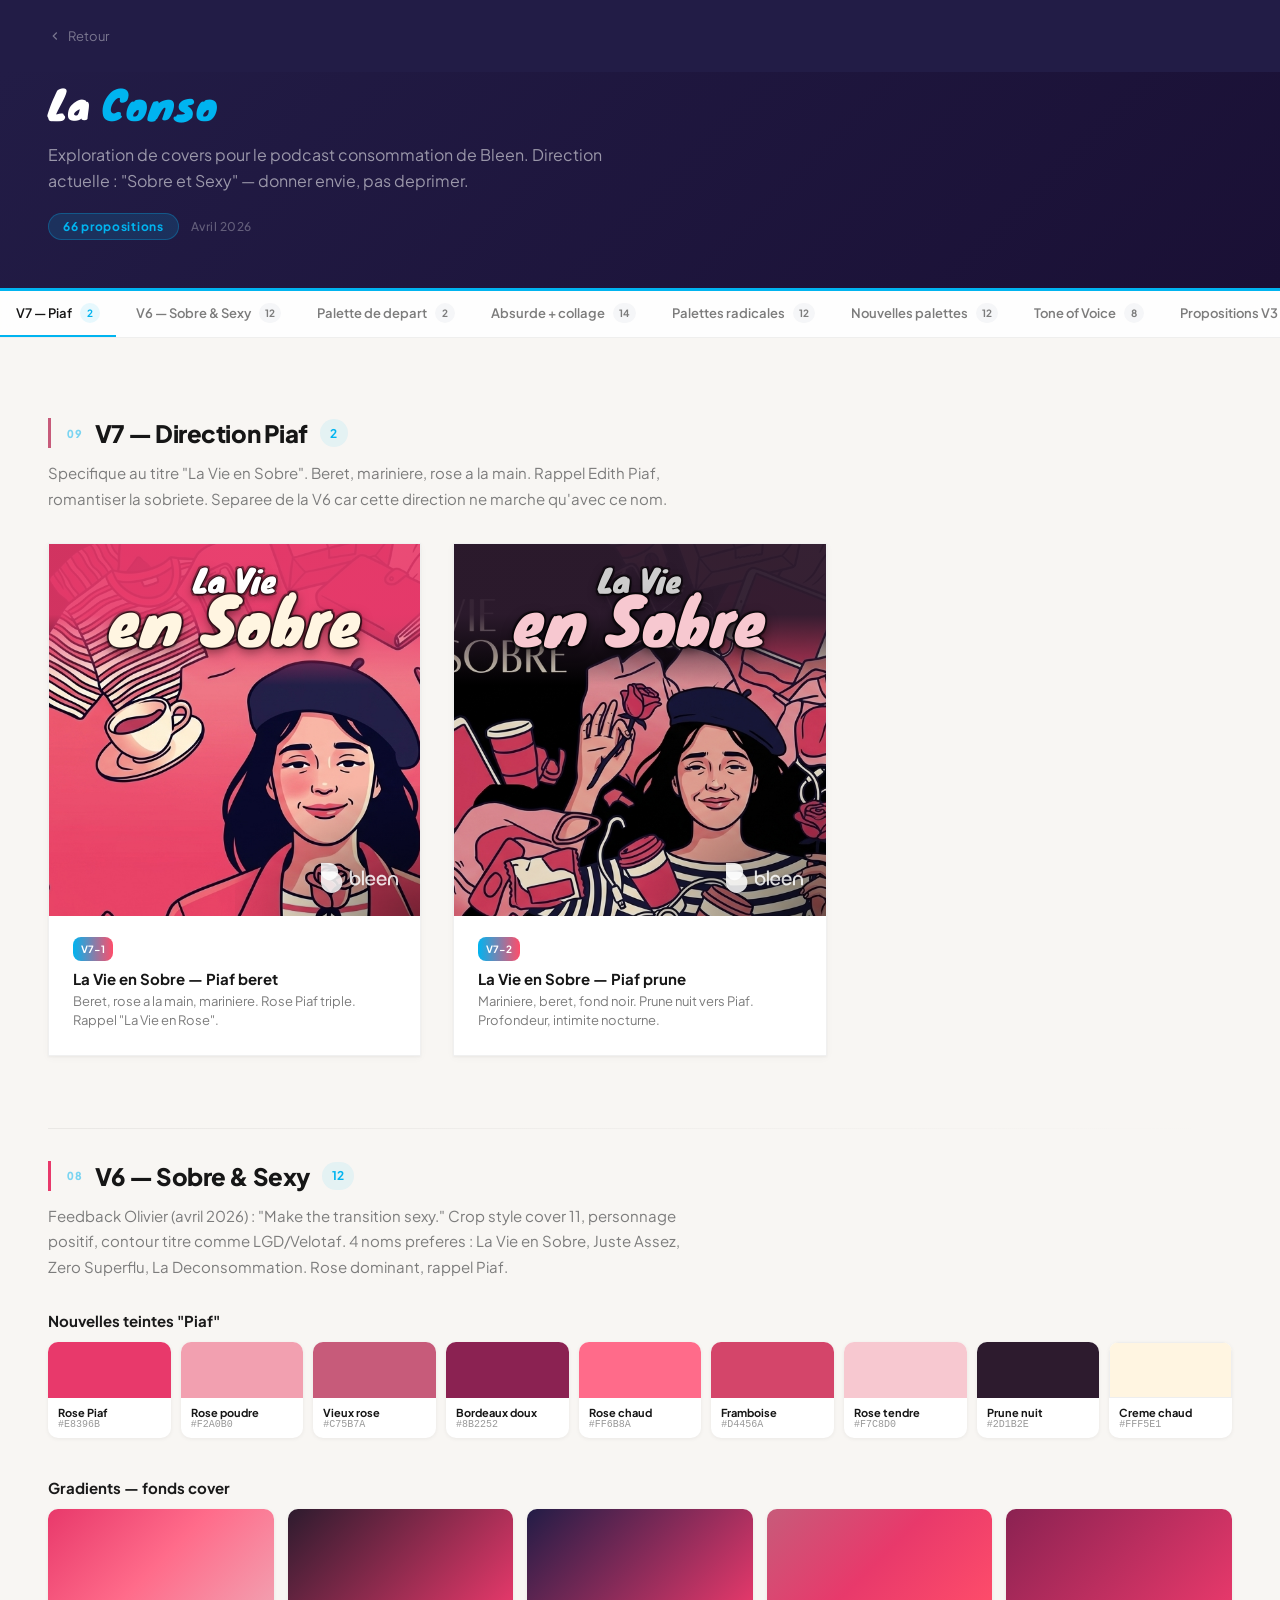
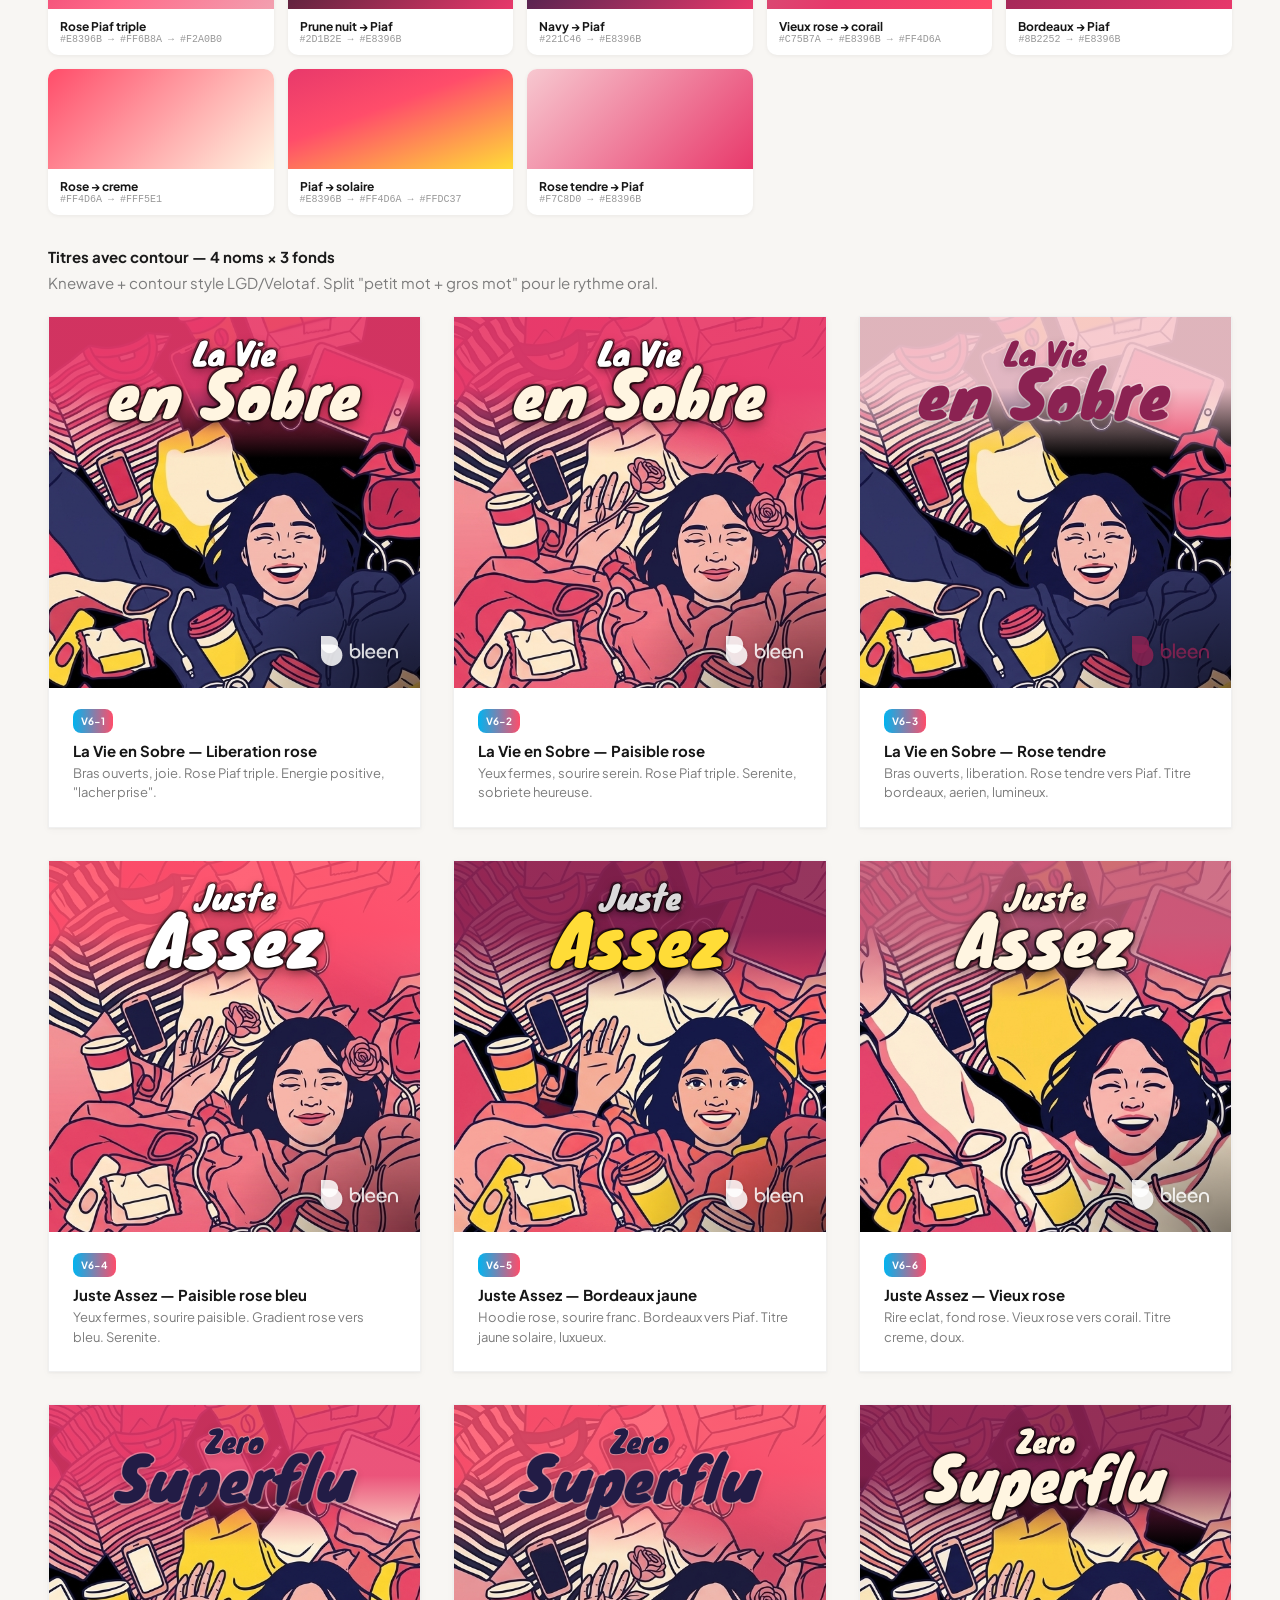
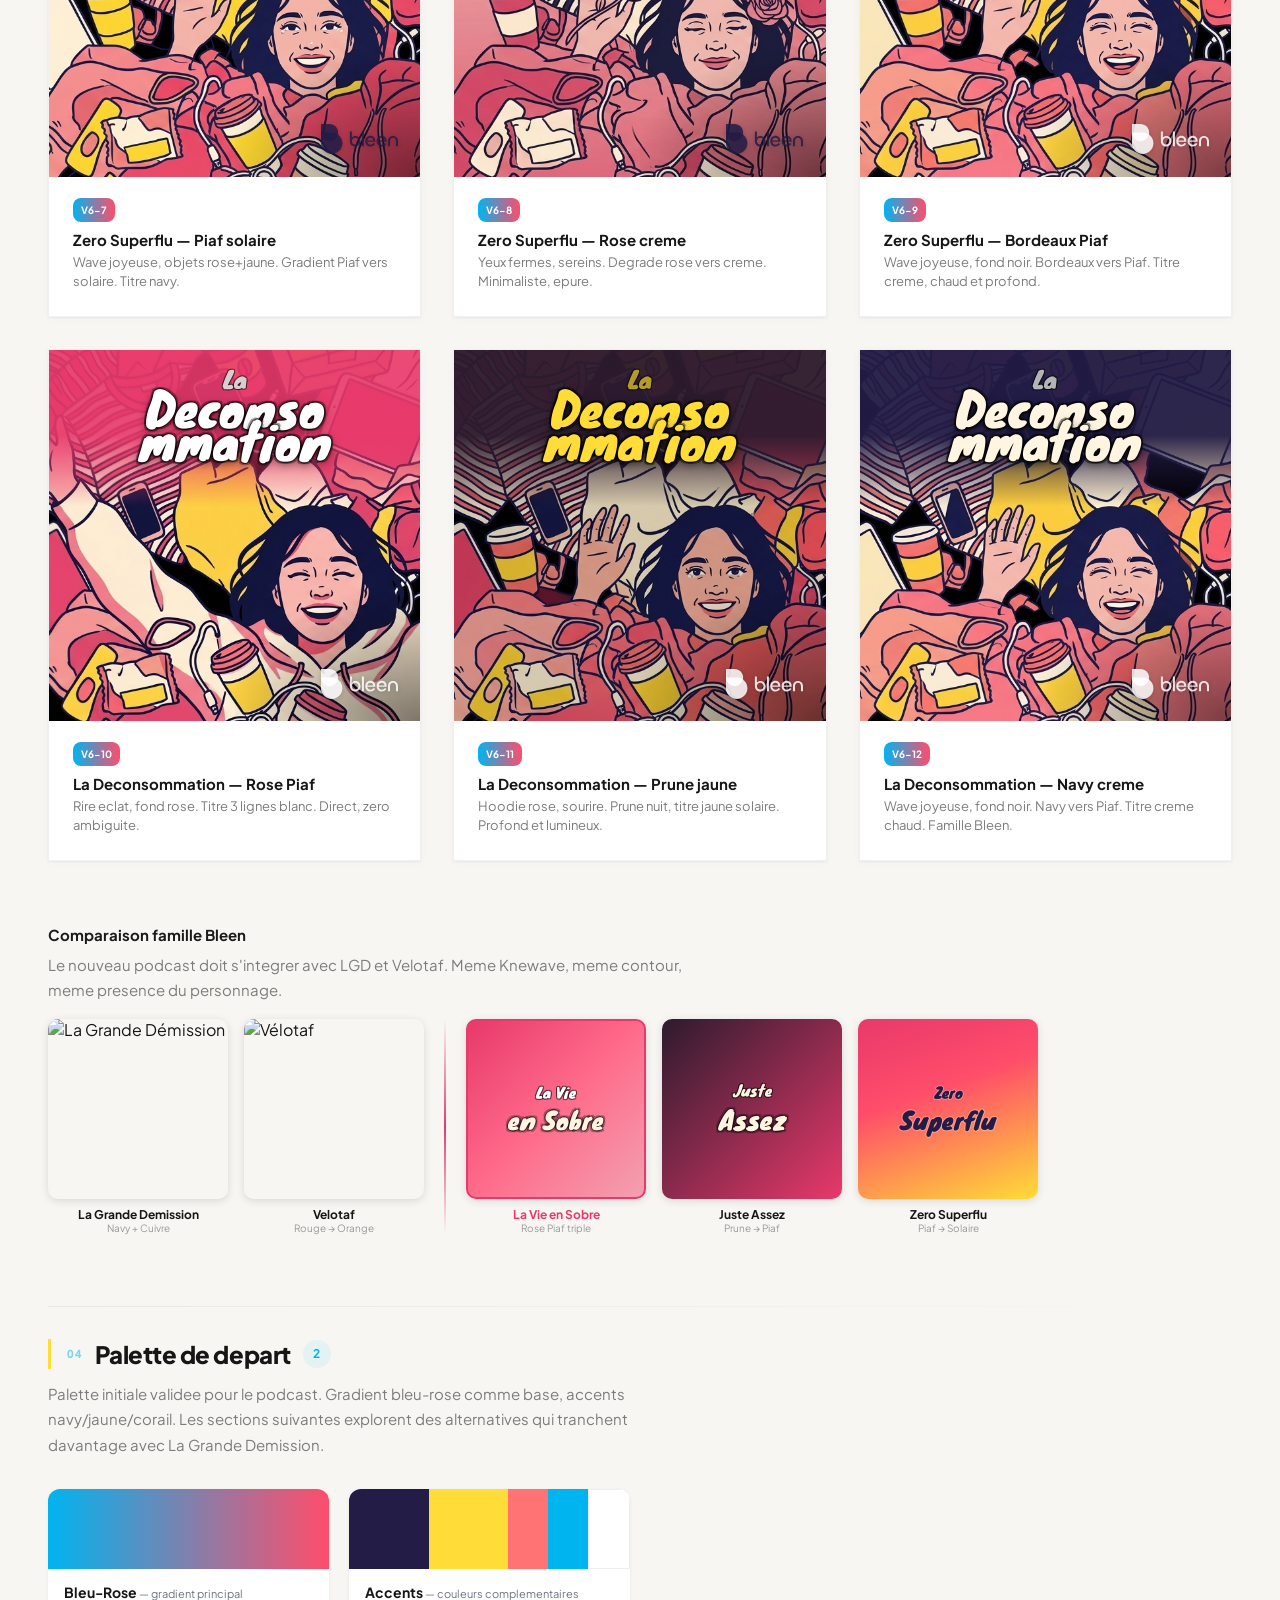
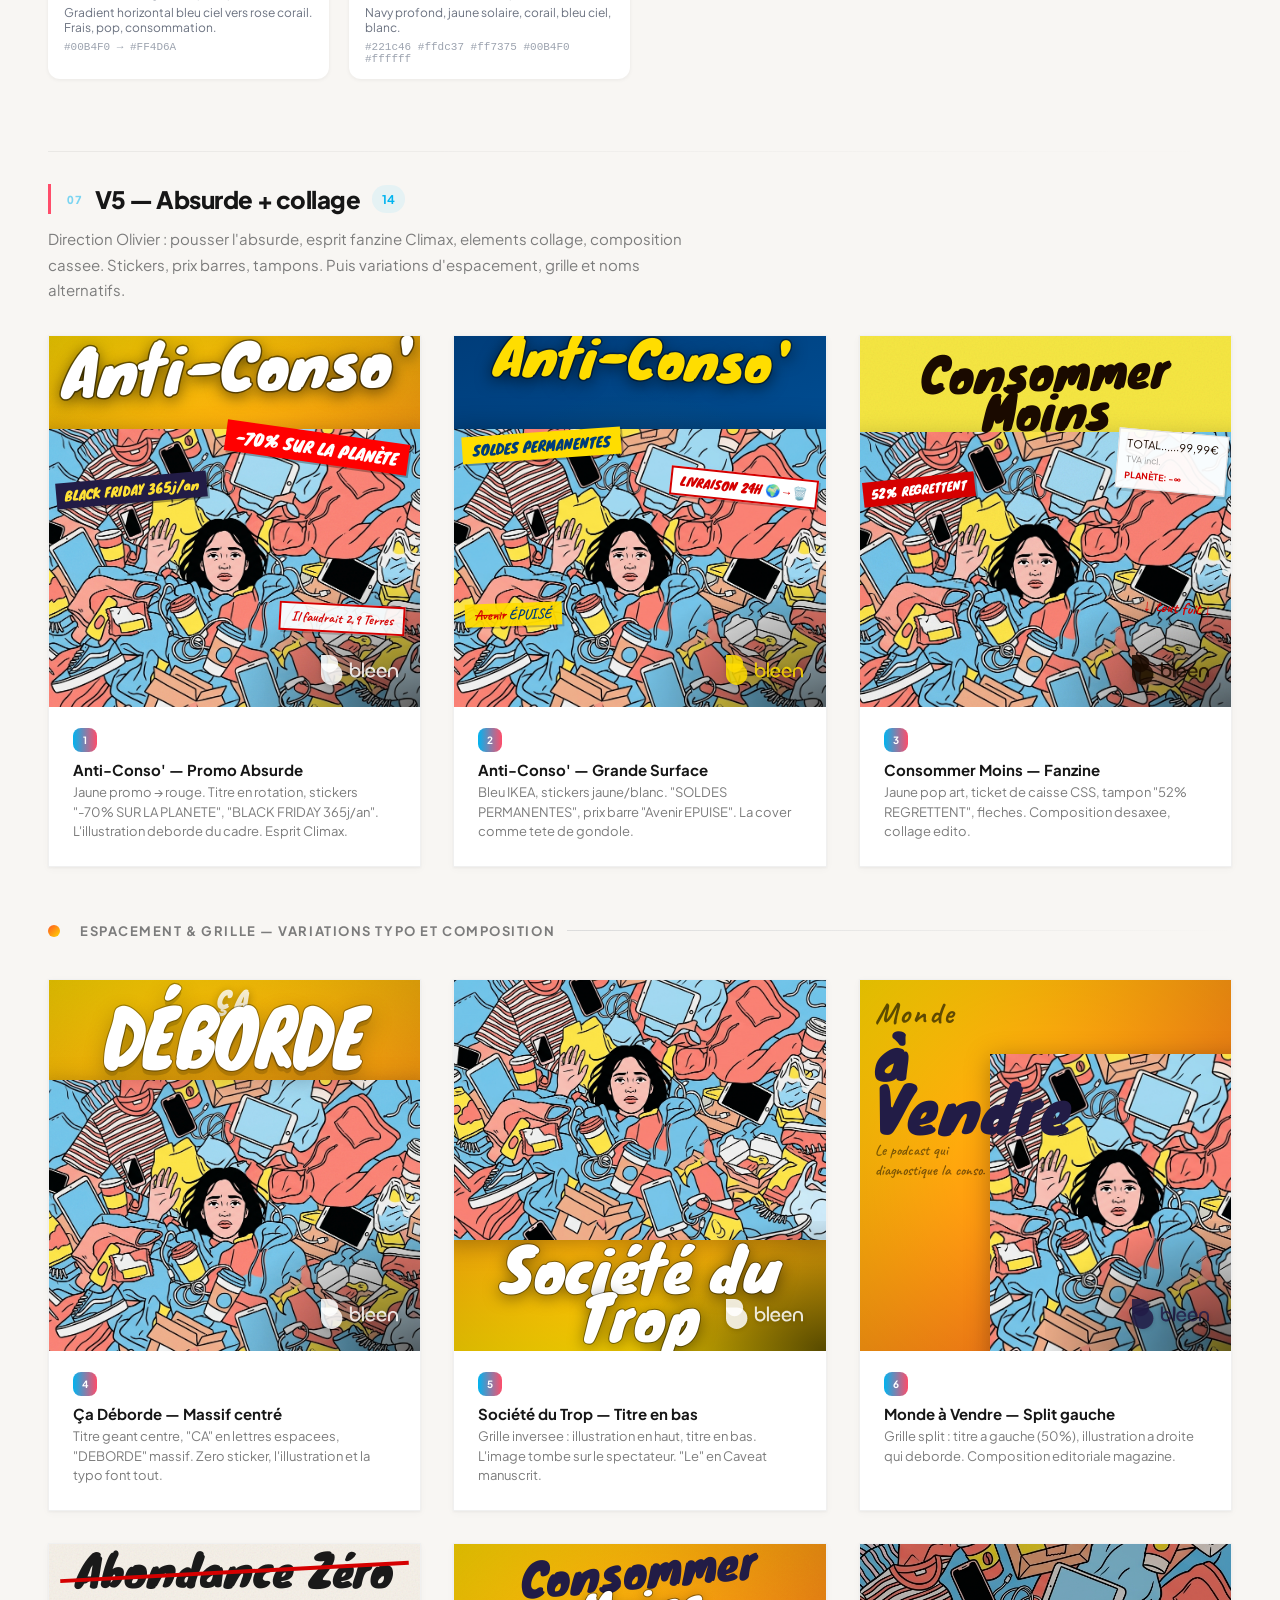
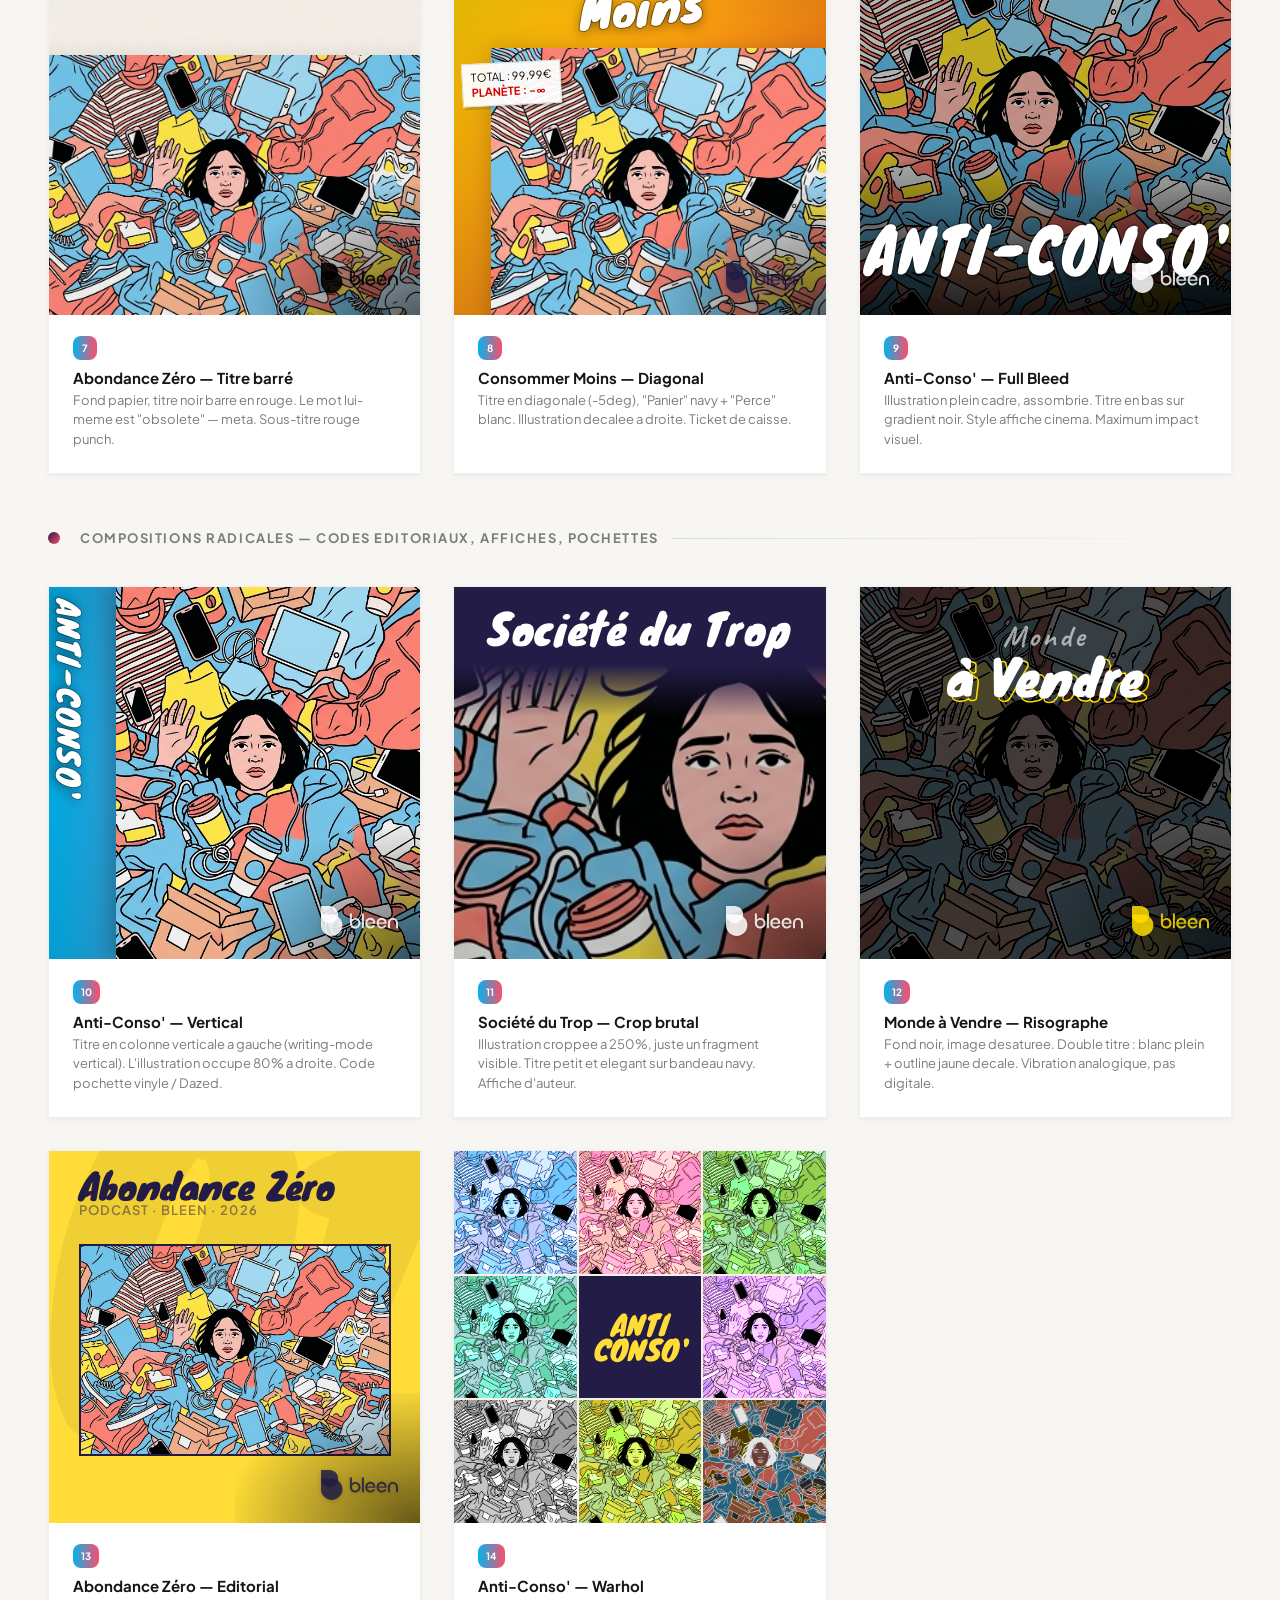
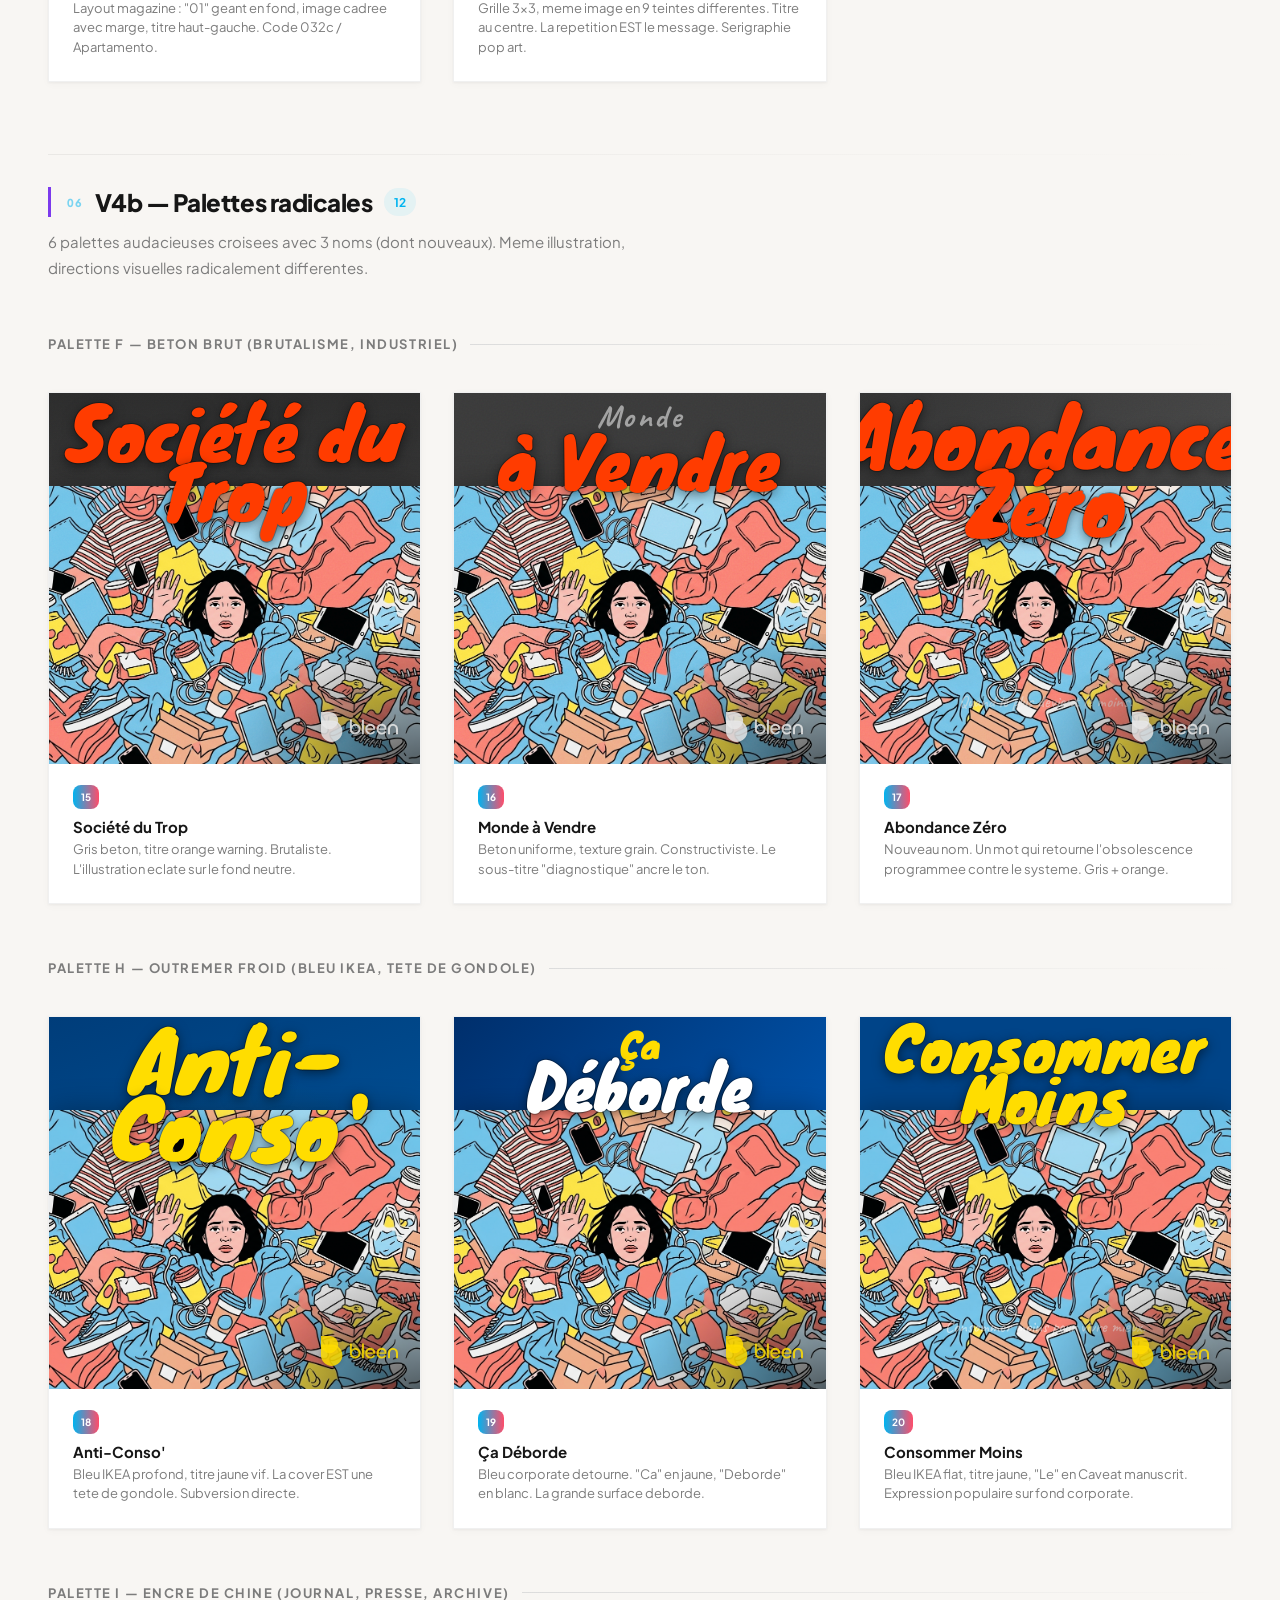
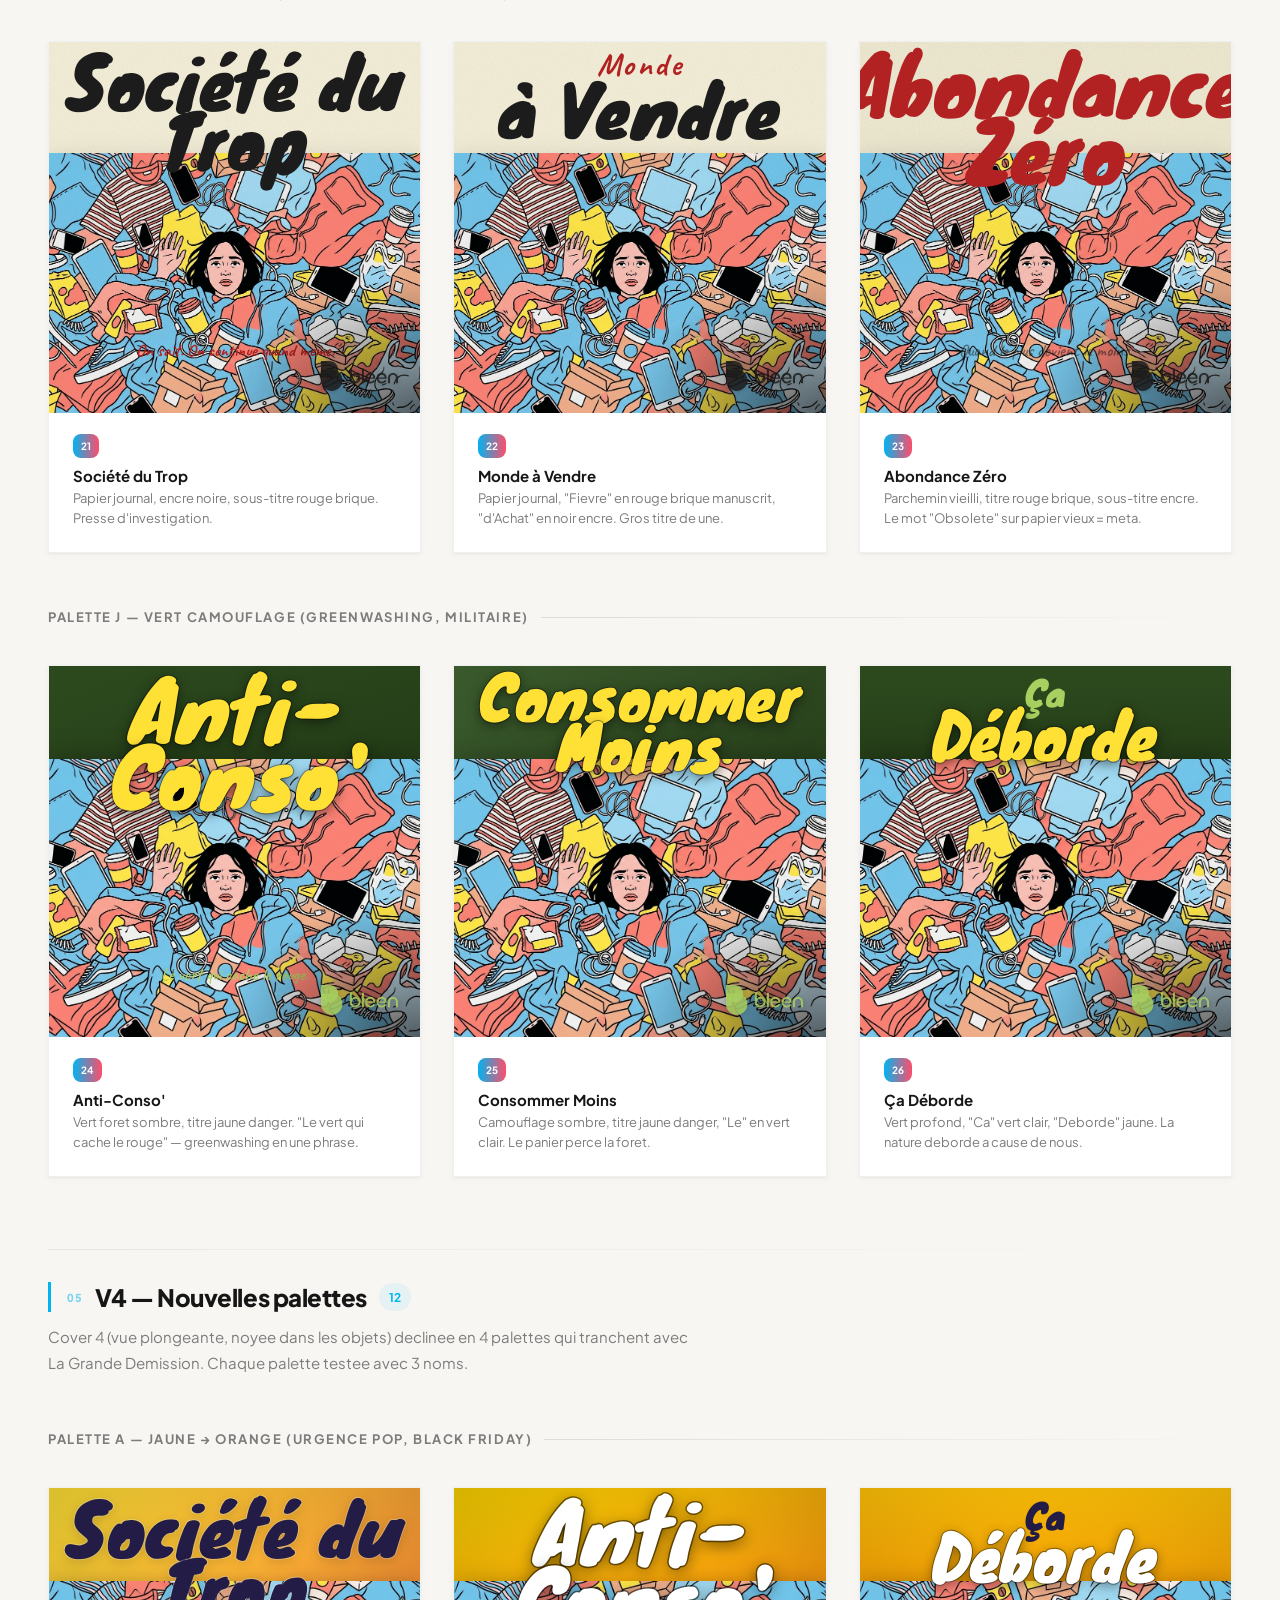
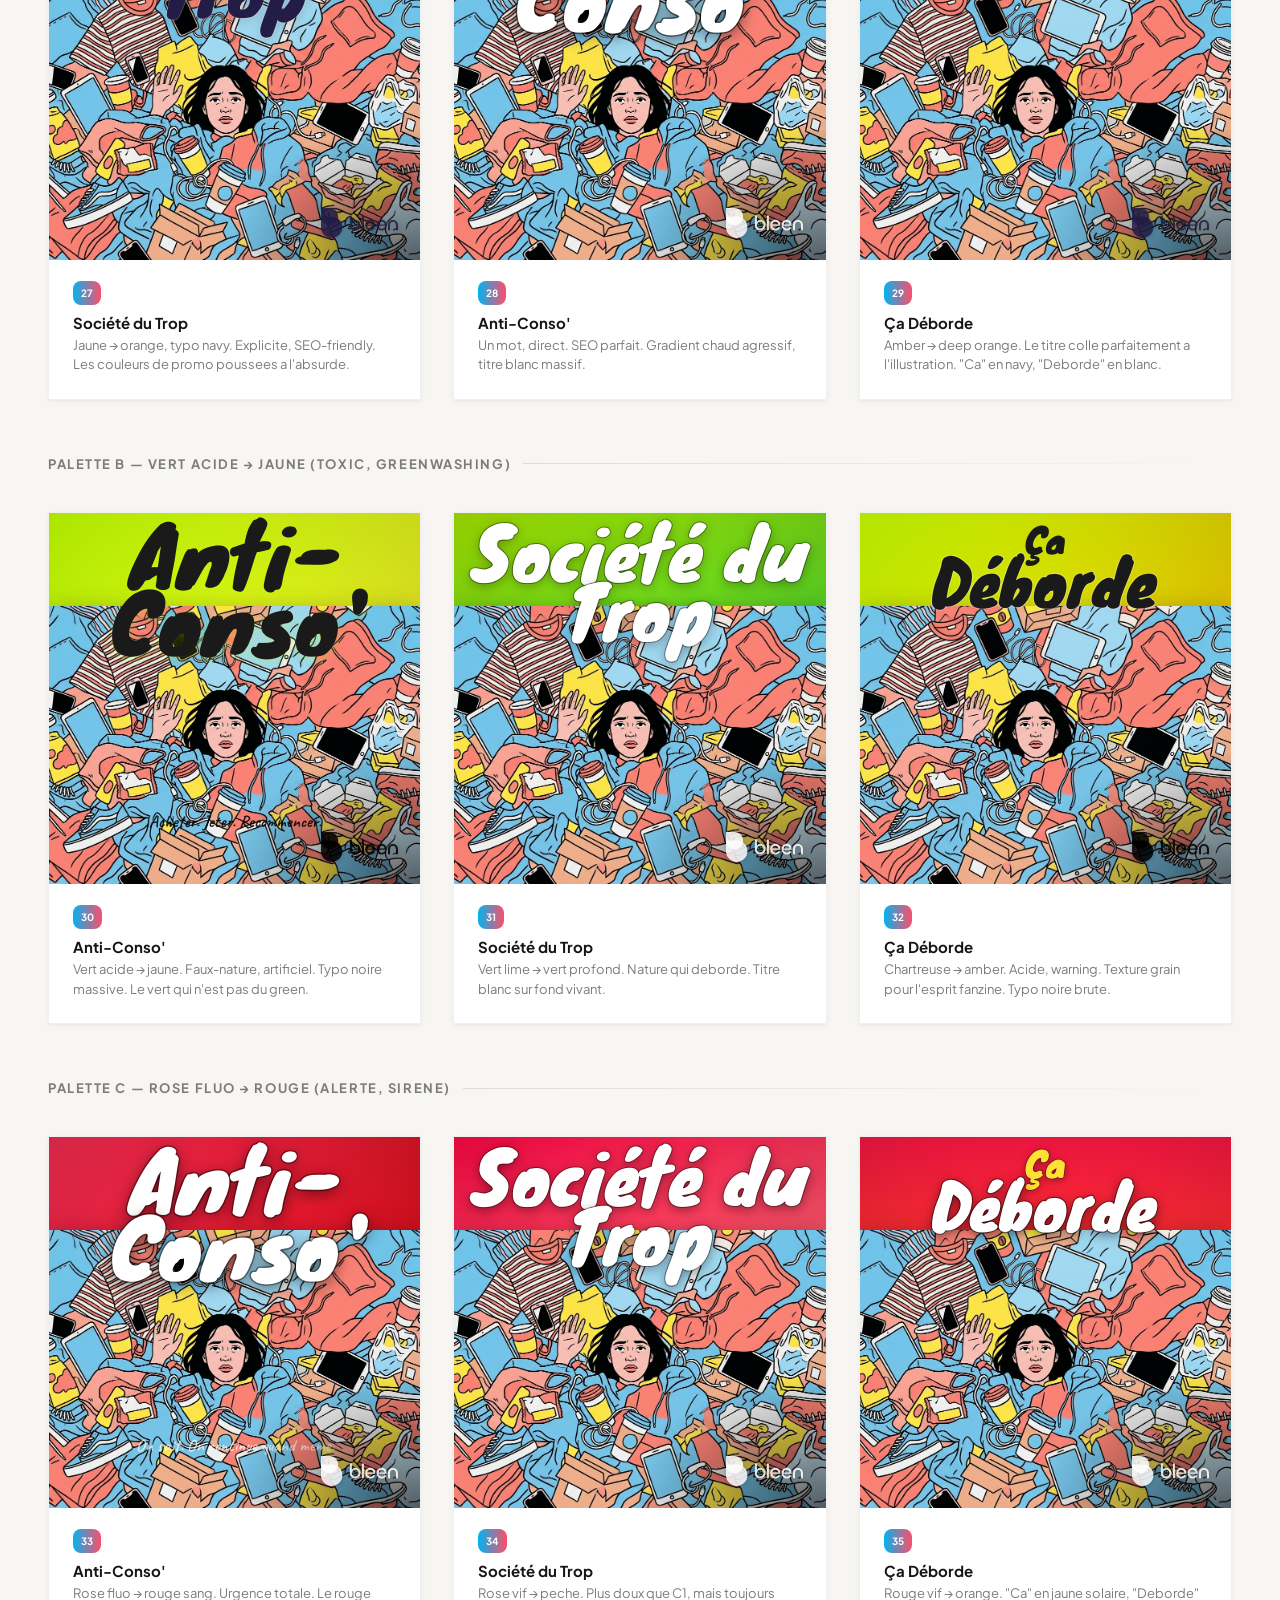
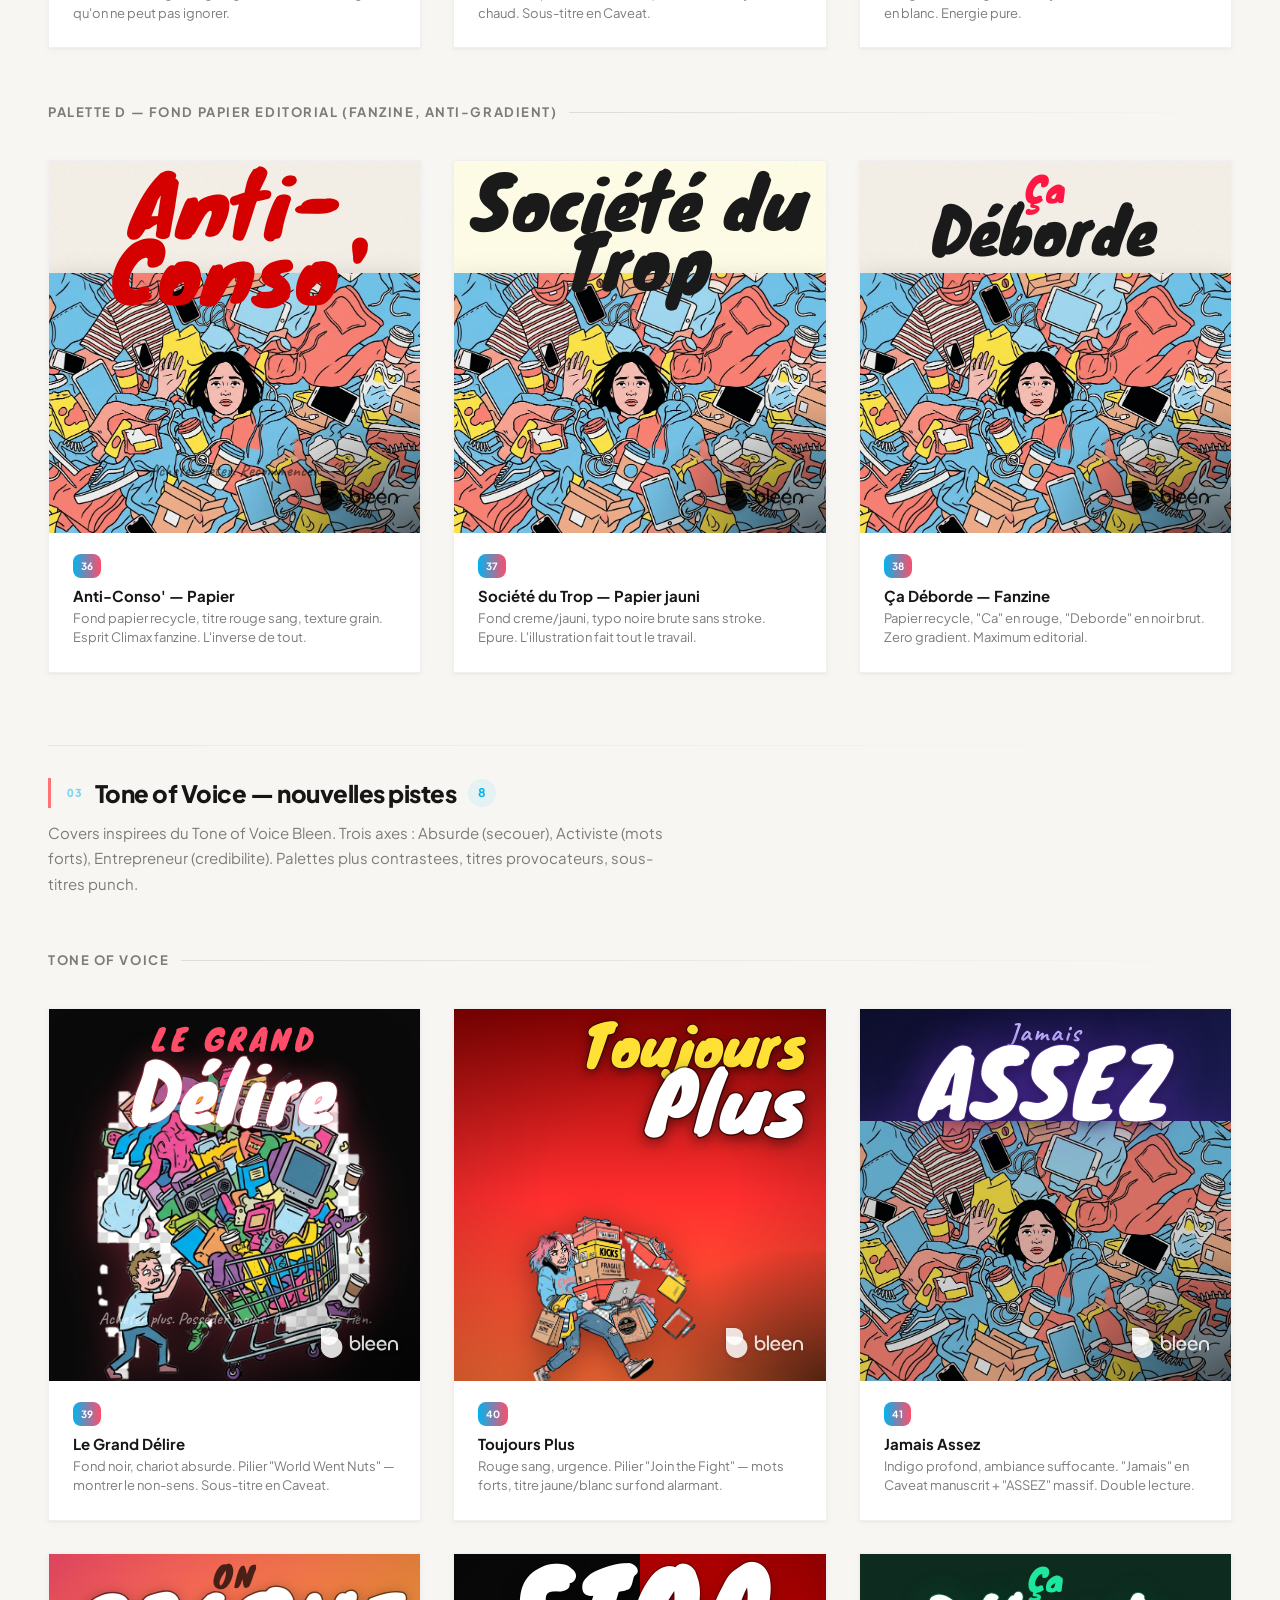
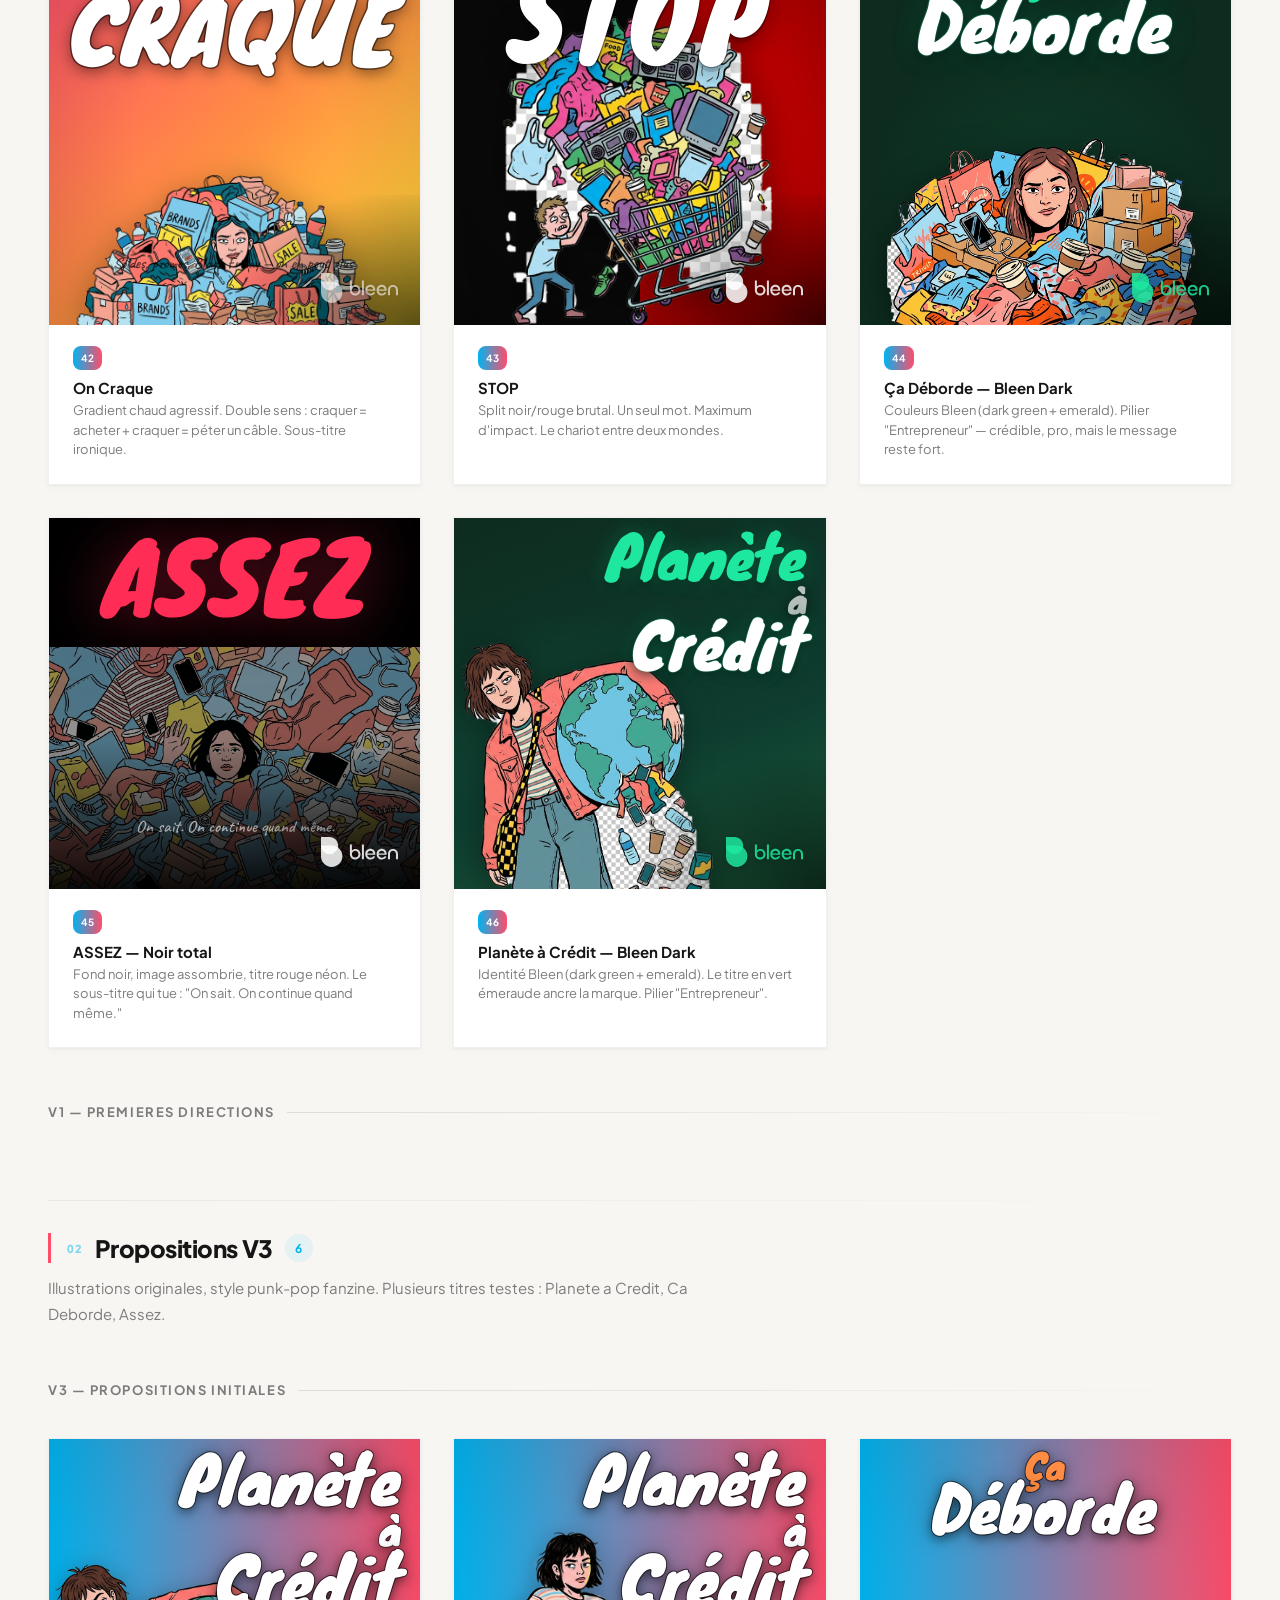
==== commit 8856e304: "V7 Piaf en premiere position, au-dessus de V6 Co-Authored-By: Claude Opus 4.6 (1M context) <noreply@" ====
--- a/La conso/index.html
+++ b/La conso/index.html
@@ -405,8 +405,8 @@
 
   <!-- Nav -->
   <nav class="section-nav">
-    <a href="#v6" class="active">V6 — Sobre & Sexy <span class="nav-badge">12</span></a>
-    <a href="#v7">V7 — Piaf <span class="nav-badge">2</span></a>
+    <a href="#v7" class="active">V7 — Piaf <span class="nav-badge">2</span></a>
+    <a href="#v6">V6 — Sobre & Sexy <span class="nav-badge">12</span></a>
     <a href="#palettes">Palette de depart <span class="nav-badge">2</span></a>
     <a href="#v5">Absurde + collage <span class="nav-badge">14</span></a>
     <a href="#v4b">Palettes radicales <span class="nav-badge">12</span></a>
@@ -417,6 +417,66 @@
   </nav>
 
   <div class="container">
+
+    <!-- ══════════════════════════════════════════════════════════════ -->
+    <!-- V7 — DIRECTION PIAF                                           -->
+    <!-- ══════════════════════════════════════════════════════════════ -->
+    <div id="v7" class="section-anchor">
+      <div class="section-header" style="border-left-color: #C75B7A;">
+        <span class="section-num">09</span>
+        <h2>V7 — Direction Piaf</h2>
+        <span class="section-count">2</span>
+      </div>
+      <p class="section-desc">Specifique au titre "La Vie en Sobre". Beret, mariniere, rose a la main. Rappel Edith Piaf, romantiser la sobriete. Separee de la V6 car cette direction ne marche qu'avec ce nom.</p>
+
+      <div class="covers-grid">
+
+        <!-- ─── V7-1: La Vie en Sobre — Piaf beret ─── -->
+        <div class="design-card">
+          <div class="design-preview">
+            <div class="cover-inner" style="background:linear-gradient(135deg, #E8396B, #FF6B8A, #F2A0B0);">
+              <img src="images/used/v6/v6-piaf-rose-beret.png" alt="" style="position:absolute;top:0%;left:-2%;width:140%;height:140%;object-fit:cover;z-index:2;filter:drop-shadow(0 4px 16px rgba(0,0,0,0.3));">
+              <div style="position:absolute;top:0;left:0;right:0;height:38%;z-index:3;background:linear-gradient(to bottom, rgba(232,57,107,0.9) 50%, transparent 100%);"></div>
+              <div style="position:absolute;top:6%;left:0;right:0;z-index:20;text-align:center;">
+                <div style="font-size:clamp(22px,7vw,32px);color:#FFFFFF;font-family:'Knewave',cursive;line-height:0.9;-webkit-text-stroke:2px rgba(0,0,0,0.45);paint-order:stroke fill;text-shadow:-2px -2px 0 rgba(0,0,0,0.35),2px -2px 0 rgba(0,0,0,0.35),-2px 2px 0 rgba(0,0,0,0.35),2px 2px 0 rgba(0,0,0,0.35),0 3px 10px rgba(0,0,0,0.5);">La Vie</div>
+                <div style="font-size:clamp(38px,14vw,64px);color:#FFF5E1;font-family:'Knewave',cursive;line-height:0.82;margin-top:-2px;-webkit-text-stroke:3px rgba(0,0,0,0.45);paint-order:stroke fill;text-shadow:-2px -2px 0 rgba(0,0,0,0.35),2px -2px 0 rgba(0,0,0,0.35),-2px 2px 0 rgba(0,0,0,0.35),2px 2px 0 rgba(0,0,0,0.35),0 4px 12px rgba(0,0,0,0.5);">en Sobre</div>
+              </div>
+              <div style="position:absolute;bottom:0;right:0;width:50%;height:35%;z-index:14;background:radial-gradient(ellipse at 100% 100%, rgba(0,0,0,0.5) 0%, transparent 75%);pointer-events:none;"></div>
+              <div class="cover-logo"><svg viewBox="0 0 720 280"><use href="#bleen-logo"/></svg></div>
+            </div>
+          </div>
+          <div class="design-body">
+            <span class="design-num">V7-1</span>
+            <h3>La Vie en Sobre — Piaf beret</h3>
+            <p>Beret, rose a la main, mariniere. Rose Piaf triple. Rappel "La Vie en Rose".</p>
+          </div>
+        </div>
+
+        <!-- ─── V7-2: La Vie en Sobre — Piaf prune nuit ─── -->
+        <div class="design-card">
+          <div class="design-preview">
+            <div class="cover-inner" style="background:linear-gradient(135deg, #2D1B2E, #E8396B);">
+              <img src="images/used/v6/v6-piaf-mariniere-titre.png" alt="" style="position:absolute;top:0%;left:-2%;width:140%;height:140%;object-fit:cover;z-index:2;filter:drop-shadow(0 4px 16px rgba(0,0,0,0.4)) brightness(0.9);">
+              <div style="position:absolute;top:0;left:0;right:0;height:38%;z-index:3;background:linear-gradient(to bottom, rgba(45,27,46,0.95) 50%, transparent 100%);"></div>
+              <div style="position:absolute;top:6%;left:0;right:0;z-index:20;text-align:center;">
+                <div style="font-size:clamp(22px,7vw,32px);color:rgba(255,255,255,0.8);font-family:'Knewave',cursive;line-height:0.9;-webkit-text-stroke:2px rgba(0,0,0,0.5);paint-order:stroke fill;text-shadow:-2px -2px 0 rgba(0,0,0,0.4),2px -2px 0 rgba(0,0,0,0.4),-2px 2px 0 rgba(0,0,0,0.4),2px 2px 0 rgba(0,0,0,0.4),0 3px 10px rgba(0,0,0,0.6);">La Vie</div>
+                <div style="font-size:clamp(38px,14vw,64px);color:#F7C8D0;font-family:'Knewave',cursive;line-height:0.82;margin-top:-2px;-webkit-text-stroke:3px rgba(0,0,0,0.5);paint-order:stroke fill;text-shadow:-2px -2px 0 rgba(0,0,0,0.4),2px -2px 0 rgba(0,0,0,0.4),-2px 2px 0 rgba(0,0,0,0.4),2px 2px 0 rgba(0,0,0,0.4),0 4px 12px rgba(0,0,0,0.6);">en Sobre</div>
+              </div>
+              <div style="position:absolute;bottom:0;right:0;width:50%;height:35%;z-index:14;background:radial-gradient(ellipse at 100% 100%, rgba(0,0,0,0.5) 0%, transparent 75%);pointer-events:none;"></div>
+              <div class="cover-logo"><svg viewBox="0 0 720 280"><use href="#bleen-logo"/></svg></div>
+            </div>
+          </div>
+          <div class="design-body">
+            <span class="design-num">V7-2</span>
+            <h3>La Vie en Sobre — Piaf prune</h3>
+            <p>Mariniere, beret, fond noir. Prune nuit vers Piaf. Profondeur, intimite nocturne.</p>
+          </div>
+        </div>
+
+      </div>
+    </div>
+
+    <hr class="section-divider">
 
     <!-- ══════════════════════════════════════════════════════════════ -->
     <!-- V6 — SOBRE & SEXY                                            -->
@@ -838,66 +898,6 @@
 
       </div>
 
-    </div>
-
-    <hr class="section-divider">
-
-    <!-- ══════════════════════════════════════════════════════════════ -->
-    <!-- V7 — DIRECTION PIAF                                           -->
-    <!-- ══════════════════════════════════════════════════════════════ -->
-    <div id="v7" class="section-anchor">
-      <div class="section-header" style="border-left-color: #C75B7A;">
-        <span class="section-num">09</span>
-        <h2>V7 — Direction Piaf</h2>
-        <span class="section-count">2</span>
-      </div>
-      <p class="section-desc">Specifique au titre "La Vie en Sobre". Beret, mariniere, rose a la main. Rappel Edith Piaf, romantiser la sobriete. Separee de la V6 car cette direction ne marche qu'avec ce nom.</p>
-
-      <div class="covers-grid">
-
-        <!-- ─── V7-1: La Vie en Sobre — Piaf beret ─── -->
-        <div class="design-card">
-          <div class="design-preview">
-            <div class="cover-inner" style="background:linear-gradient(135deg, #E8396B, #FF6B8A, #F2A0B0);">
-              <img src="images/used/v6/v6-piaf-rose-beret.png" alt="" style="position:absolute;top:0%;left:-2%;width:140%;height:140%;object-fit:cover;z-index:2;filter:drop-shadow(0 4px 16px rgba(0,0,0,0.3));">
-              <div style="position:absolute;top:0;left:0;right:0;height:38%;z-index:3;background:linear-gradient(to bottom, rgba(232,57,107,0.9) 50%, transparent 100%);"></div>
-              <div style="position:absolute;top:6%;left:0;right:0;z-index:20;text-align:center;">
-                <div style="font-size:clamp(22px,7vw,32px);color:#FFFFFF;font-family:'Knewave',cursive;line-height:0.9;-webkit-text-stroke:2px rgba(0,0,0,0.45);paint-order:stroke fill;text-shadow:-2px -2px 0 rgba(0,0,0,0.35),2px -2px 0 rgba(0,0,0,0.35),-2px 2px 0 rgba(0,0,0,0.35),2px 2px 0 rgba(0,0,0,0.35),0 3px 10px rgba(0,0,0,0.5);">La Vie</div>
-                <div style="font-size:clamp(38px,14vw,64px);color:#FFF5E1;font-family:'Knewave',cursive;line-height:0.82;margin-top:-2px;-webkit-text-stroke:3px rgba(0,0,0,0.45);paint-order:stroke fill;text-shadow:-2px -2px 0 rgba(0,0,0,0.35),2px -2px 0 rgba(0,0,0,0.35),-2px 2px 0 rgba(0,0,0,0.35),2px 2px 0 rgba(0,0,0,0.35),0 4px 12px rgba(0,0,0,0.5);">en Sobre</div>
-              </div>
-              <div style="position:absolute;bottom:0;right:0;width:50%;height:35%;z-index:14;background:radial-gradient(ellipse at 100% 100%, rgba(0,0,0,0.5) 0%, transparent 75%);pointer-events:none;"></div>
-              <div class="cover-logo"><svg viewBox="0 0 720 280"><use href="#bleen-logo"/></svg></div>
-            </div>
-          </div>
-          <div class="design-body">
-            <span class="design-num">V7-1</span>
-            <h3>La Vie en Sobre — Piaf beret</h3>
-            <p>Beret, rose a la main, mariniere. Rose Piaf triple. Rappel "La Vie en Rose".</p>
-          </div>
-        </div>
-
-        <!-- ─── V7-2: La Vie en Sobre — Piaf prune nuit ─── -->
-        <div class="design-card">
-          <div class="design-preview">
-            <div class="cover-inner" style="background:linear-gradient(135deg, #2D1B2E, #E8396B);">
-              <img src="images/used/v6/v6-piaf-mariniere-titre.png" alt="" style="position:absolute;top:0%;left:-2%;width:140%;height:140%;object-fit:cover;z-index:2;filter:drop-shadow(0 4px 16px rgba(0,0,0,0.4)) brightness(0.9);">
-              <div style="position:absolute;top:0;left:0;right:0;height:38%;z-index:3;background:linear-gradient(to bottom, rgba(45,27,46,0.95) 50%, transparent 100%);"></div>
-              <div style="position:absolute;top:6%;left:0;right:0;z-index:20;text-align:center;">
-                <div style="font-size:clamp(22px,7vw,32px);color:rgba(255,255,255,0.8);font-family:'Knewave',cursive;line-height:0.9;-webkit-text-stroke:2px rgba(0,0,0,0.5);paint-order:stroke fill;text-shadow:-2px -2px 0 rgba(0,0,0,0.4),2px -2px 0 rgba(0,0,0,0.4),-2px 2px 0 rgba(0,0,0,0.4),2px 2px 0 rgba(0,0,0,0.4),0 3px 10px rgba(0,0,0,0.6);">La Vie</div>
-                <div style="font-size:clamp(38px,14vw,64px);color:#F7C8D0;font-family:'Knewave',cursive;line-height:0.82;margin-top:-2px;-webkit-text-stroke:3px rgba(0,0,0,0.5);paint-order:stroke fill;text-shadow:-2px -2px 0 rgba(0,0,0,0.4),2px -2px 0 rgba(0,0,0,0.4),-2px 2px 0 rgba(0,0,0,0.4),2px 2px 0 rgba(0,0,0,0.4),0 4px 12px rgba(0,0,0,0.6);">en Sobre</div>
-              </div>
-              <div style="position:absolute;bottom:0;right:0;width:50%;height:35%;z-index:14;background:radial-gradient(ellipse at 100% 100%, rgba(0,0,0,0.5) 0%, transparent 75%);pointer-events:none;"></div>
-              <div class="cover-logo"><svg viewBox="0 0 720 280"><use href="#bleen-logo"/></svg></div>
-            </div>
-          </div>
-          <div class="design-body">
-            <span class="design-num">V7-2</span>
-            <h3>La Vie en Sobre — Piaf prune</h3>
-            <p>Mariniere, beret, fond noir. Prune nuit vers Piaf. Profondeur, intimite nocturne.</p>
-          </div>
-        </div>
-
-      </div>
     </div>
 
     <hr class="section-divider">
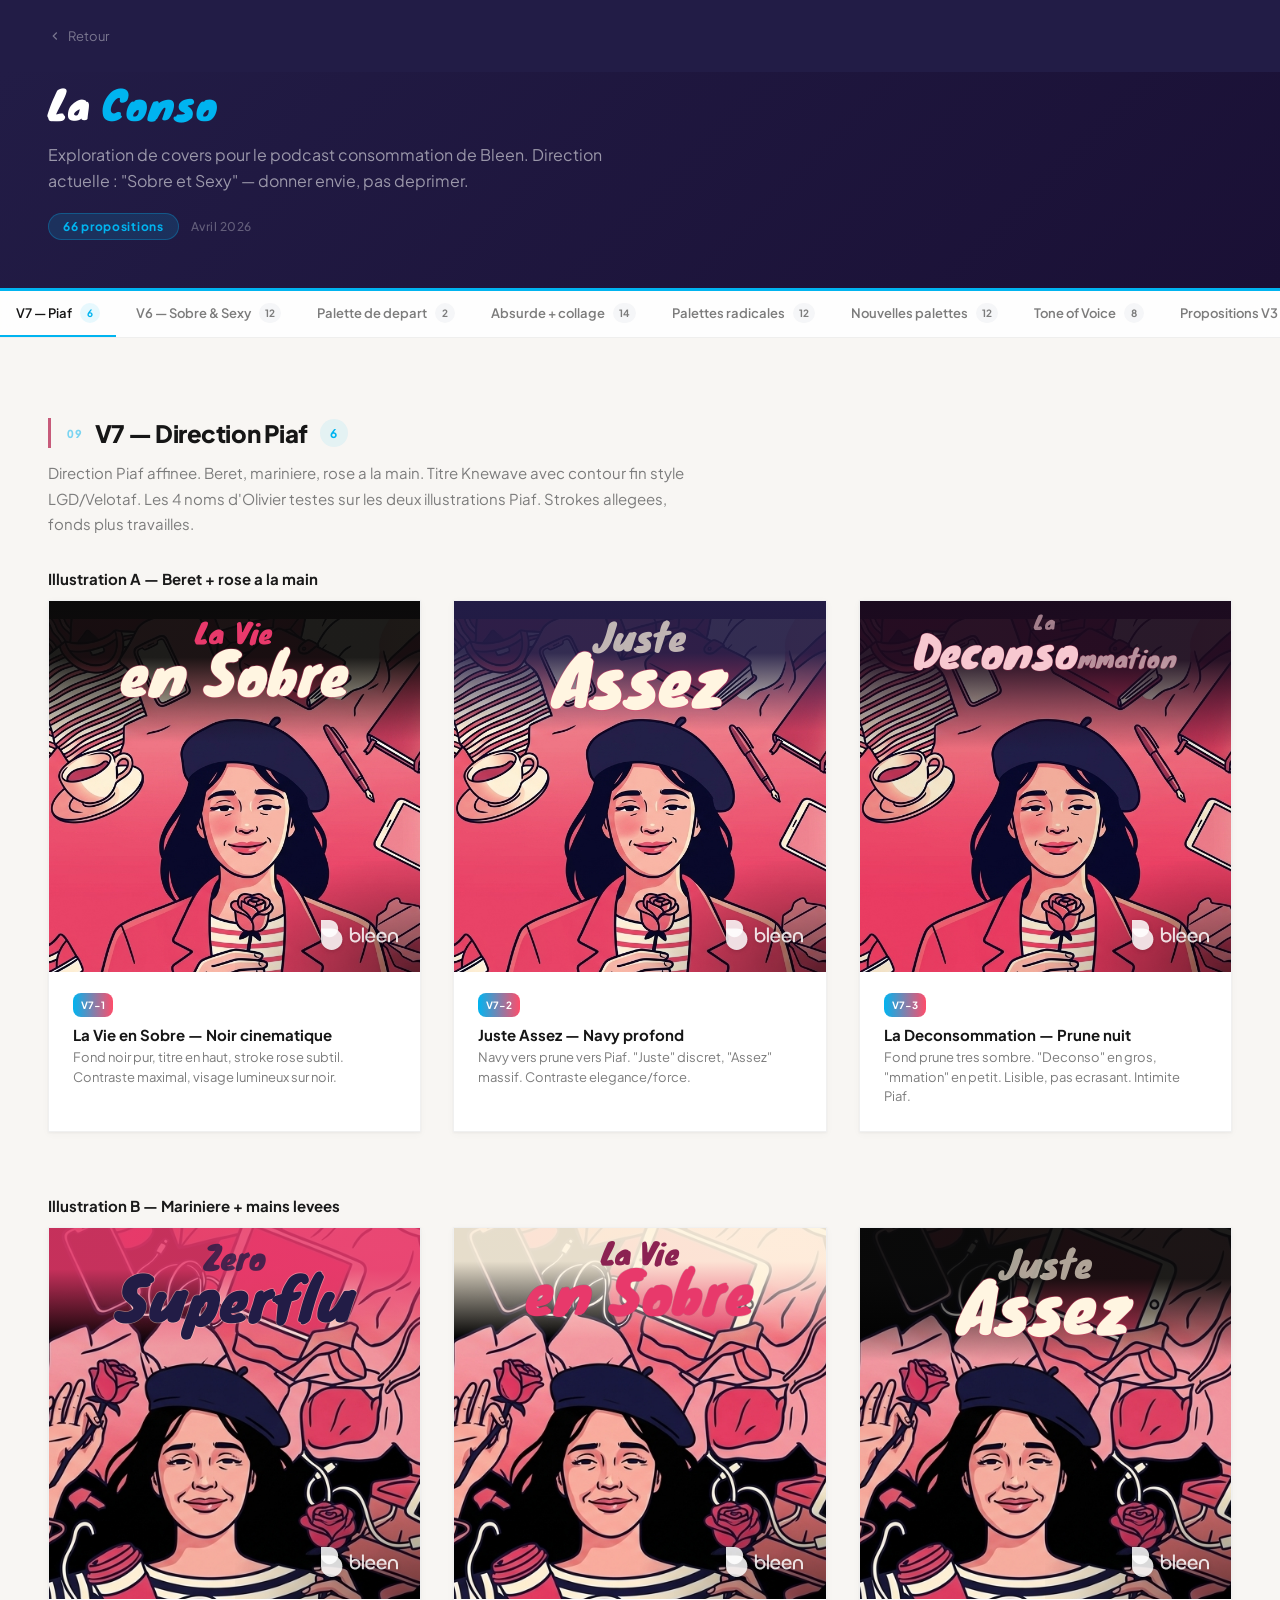
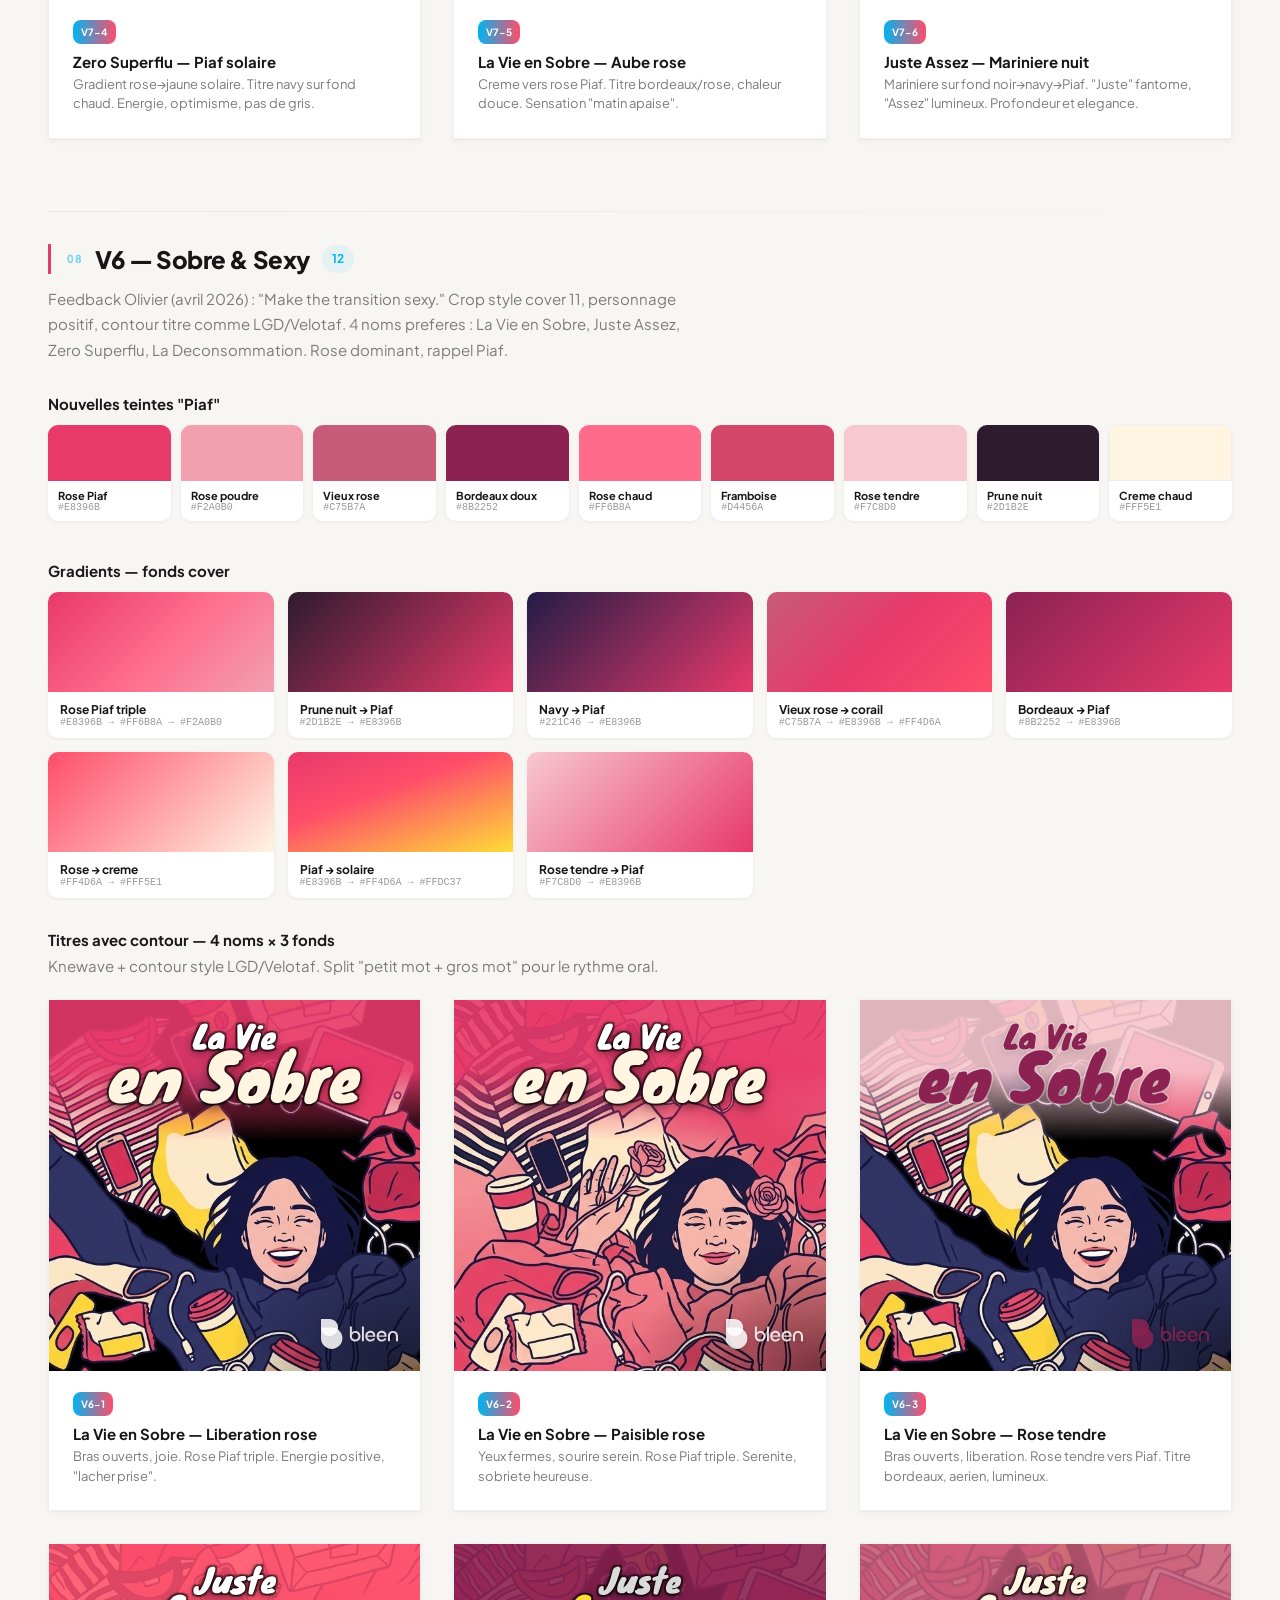
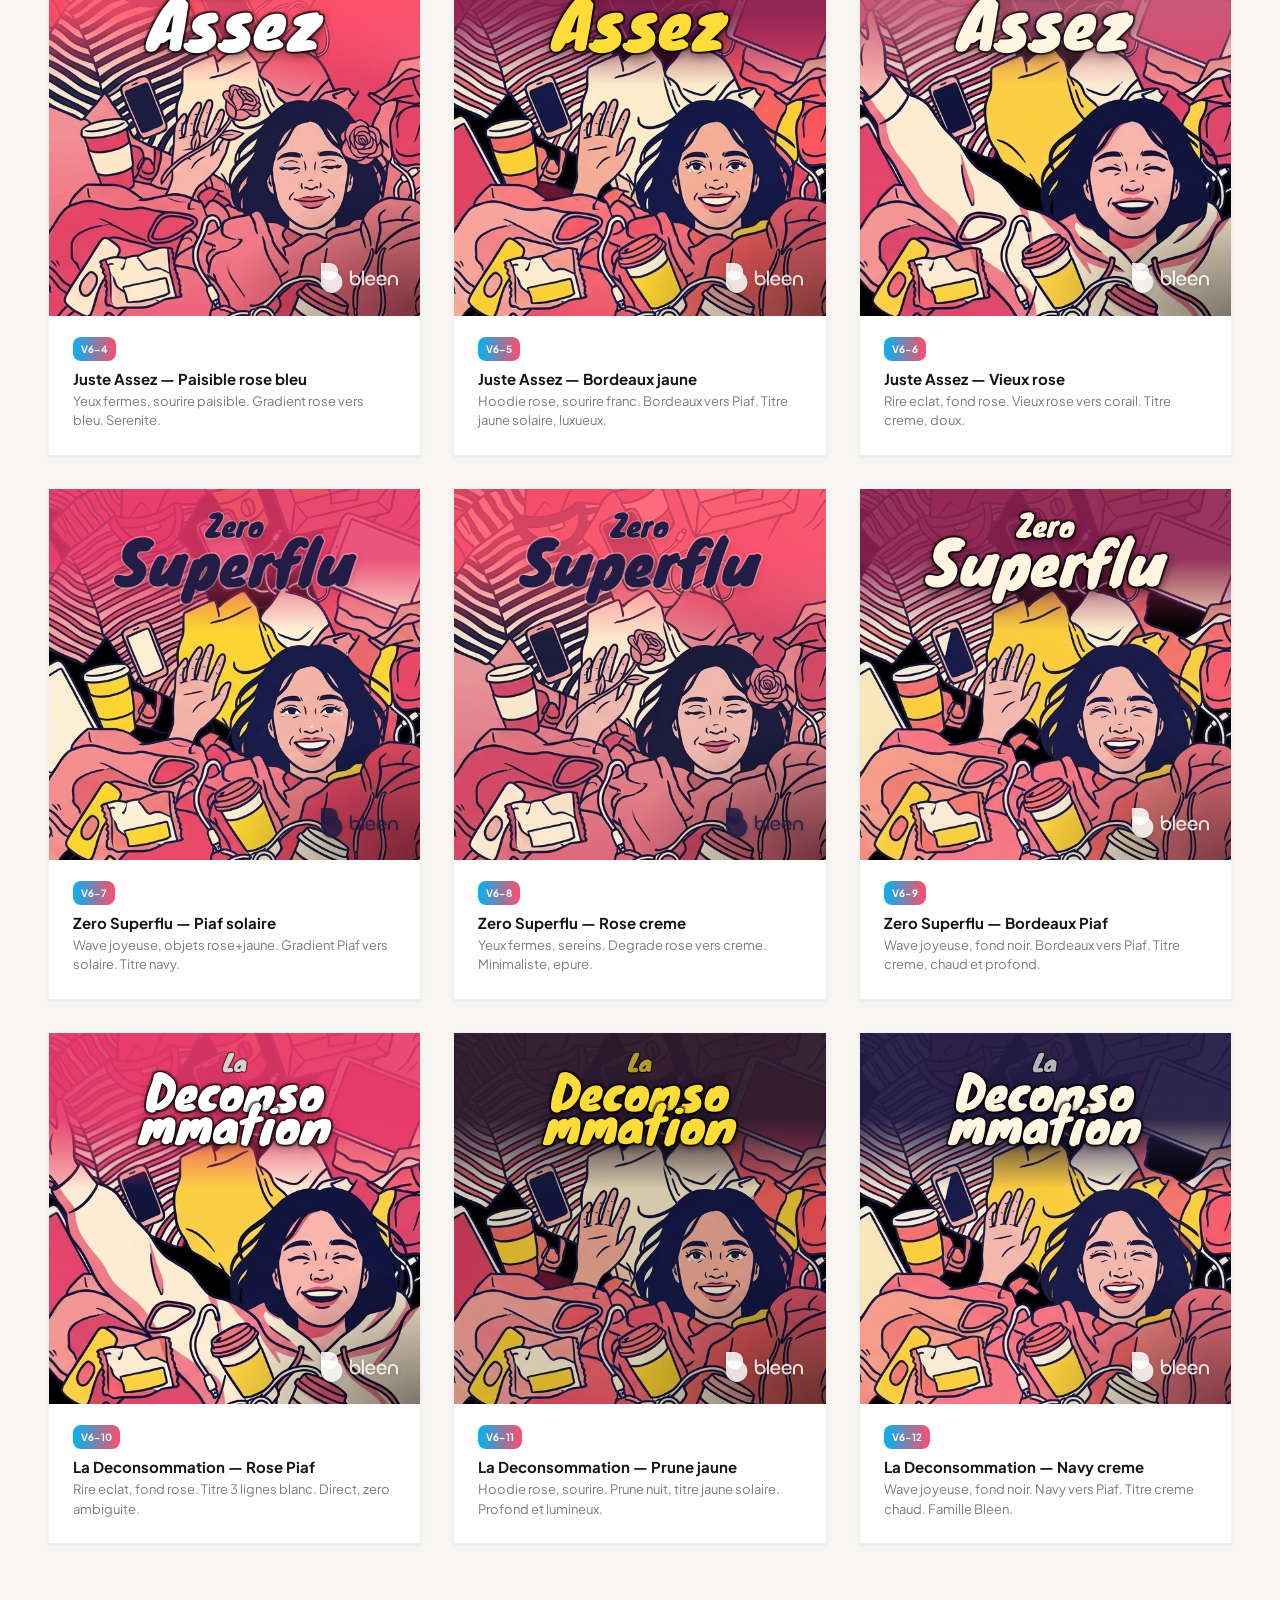
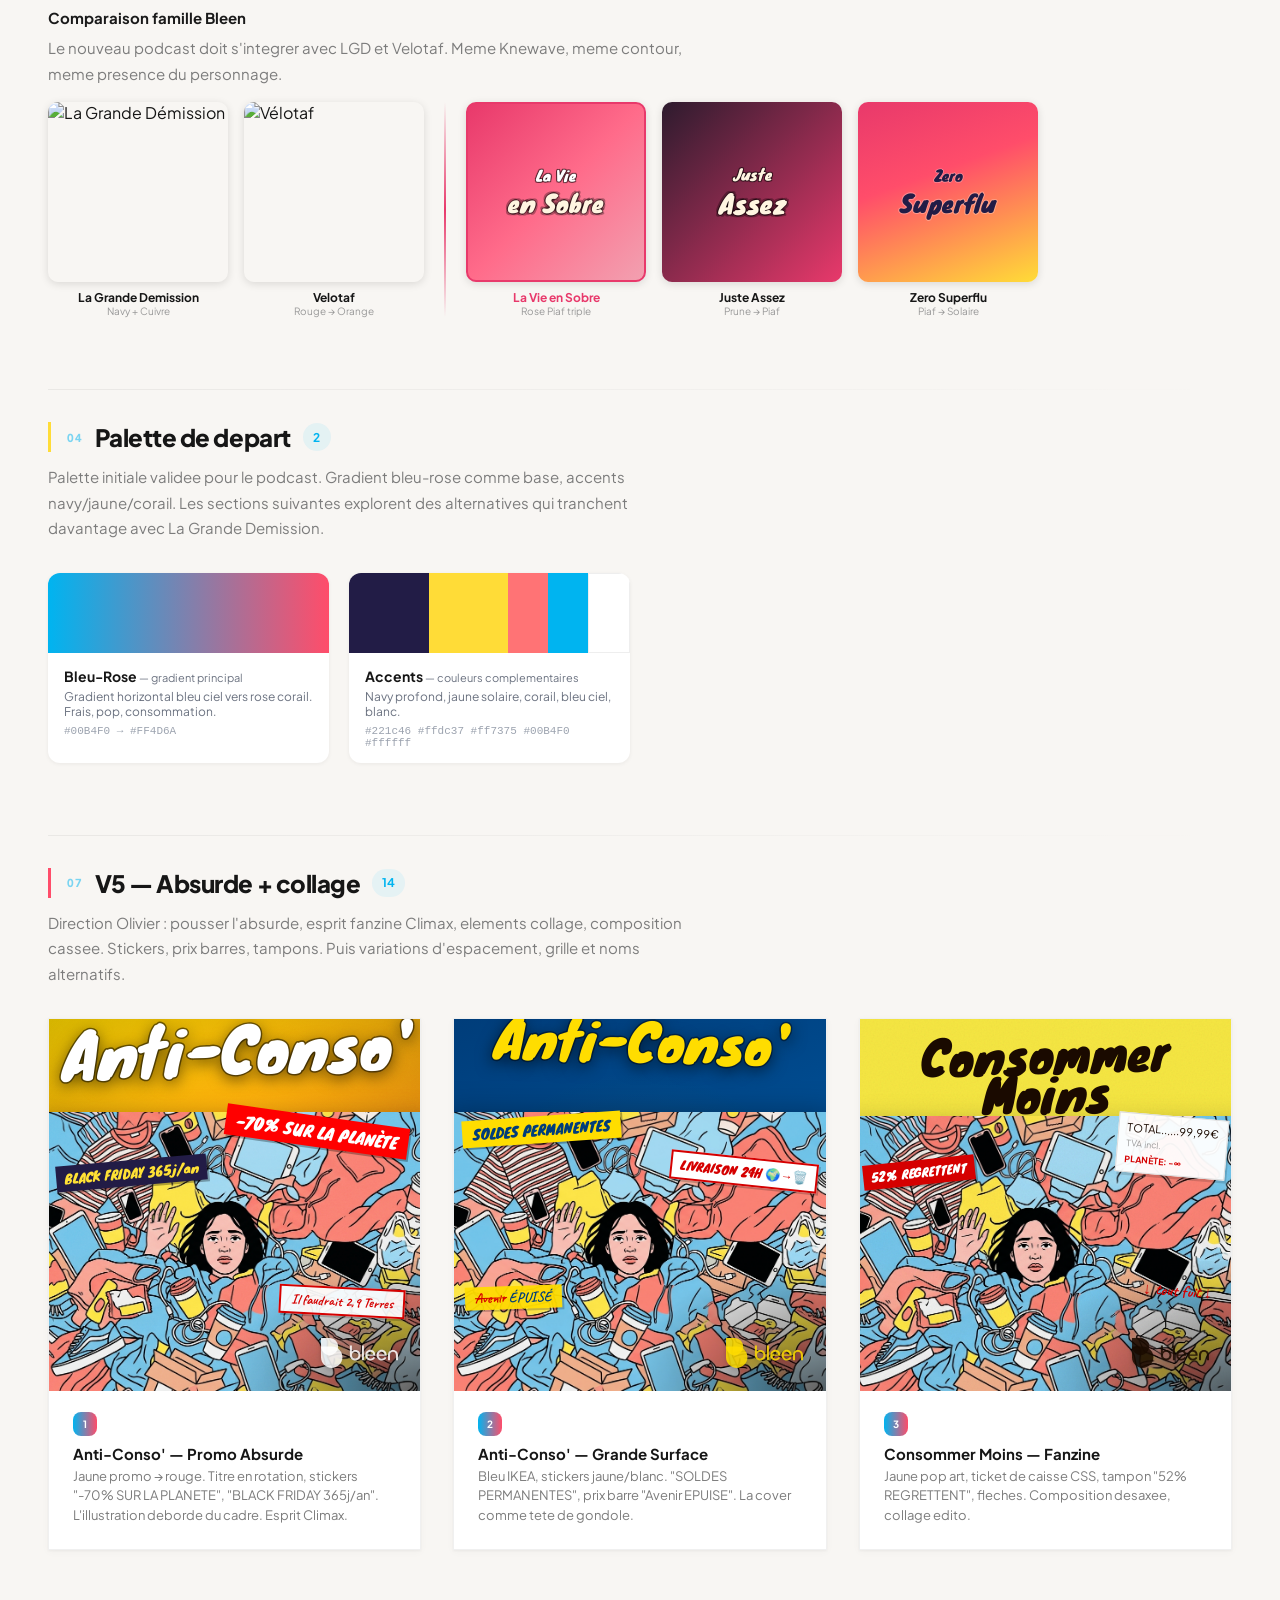
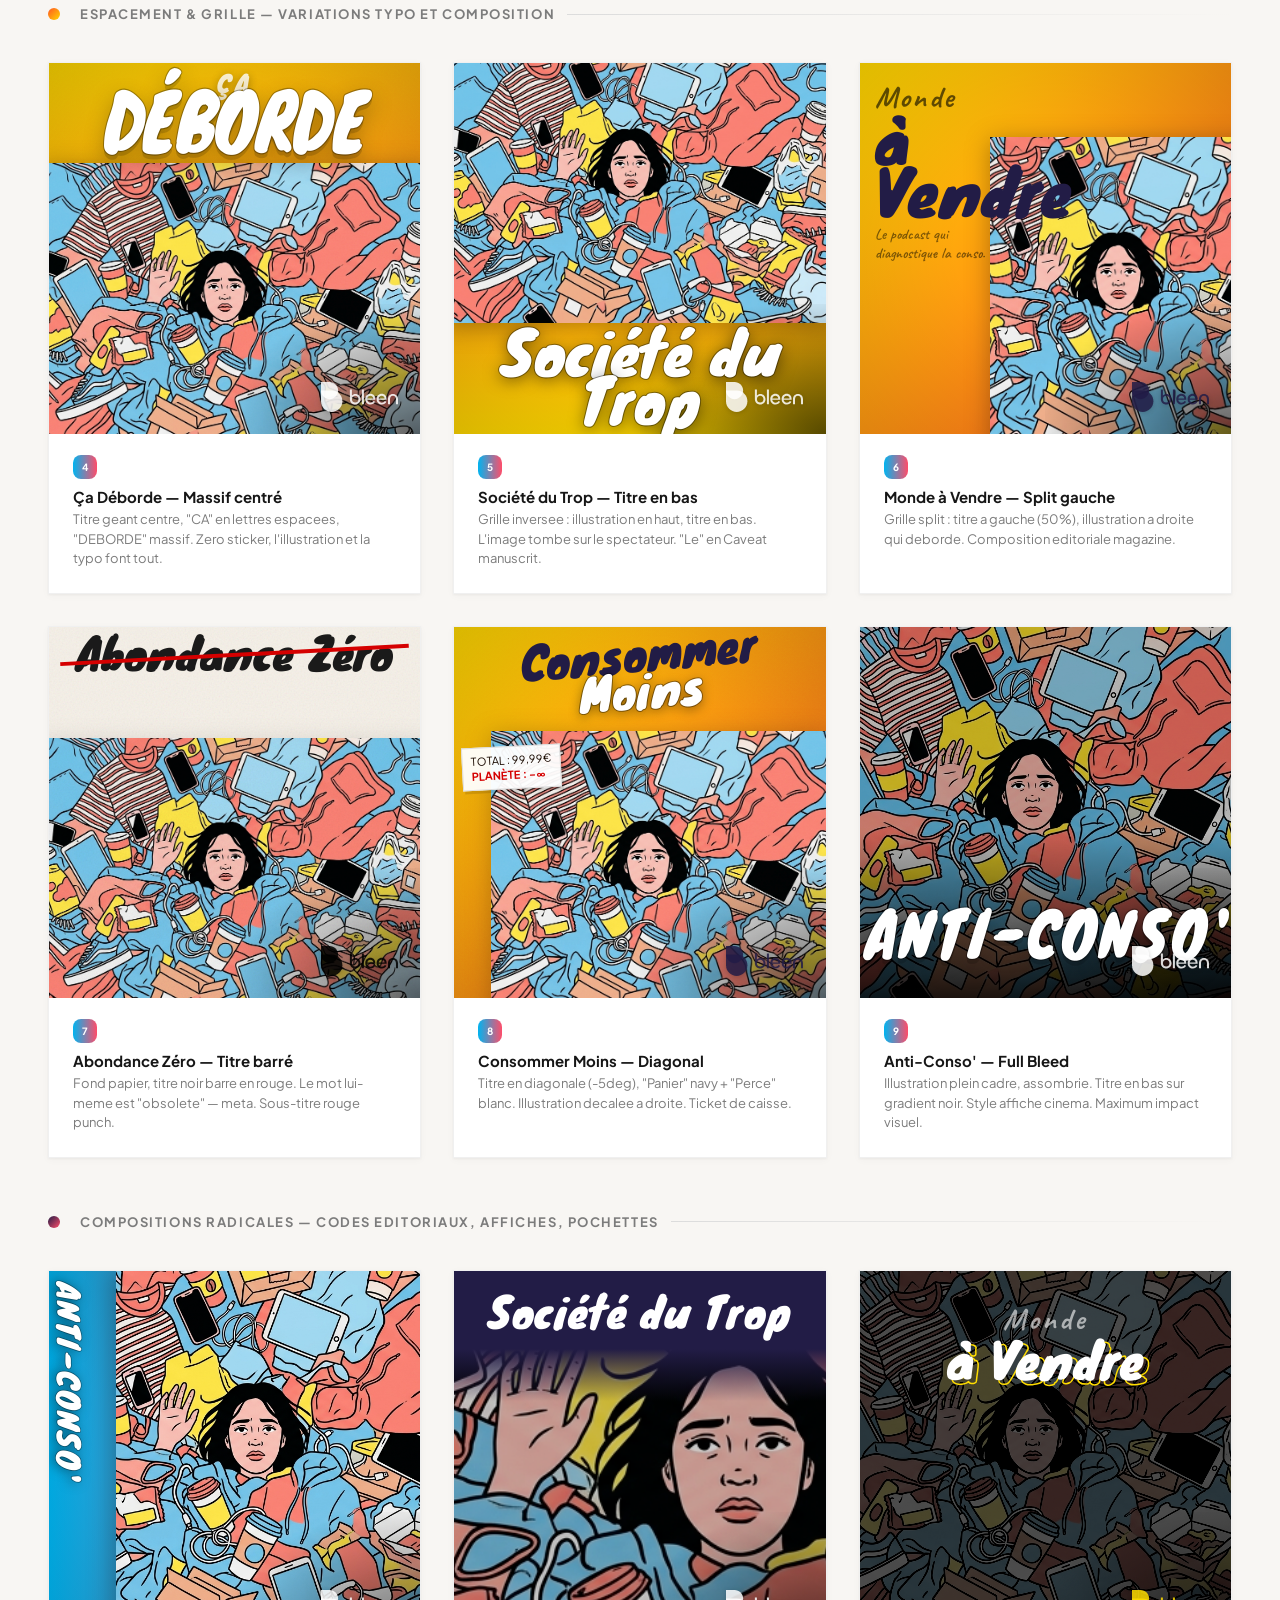
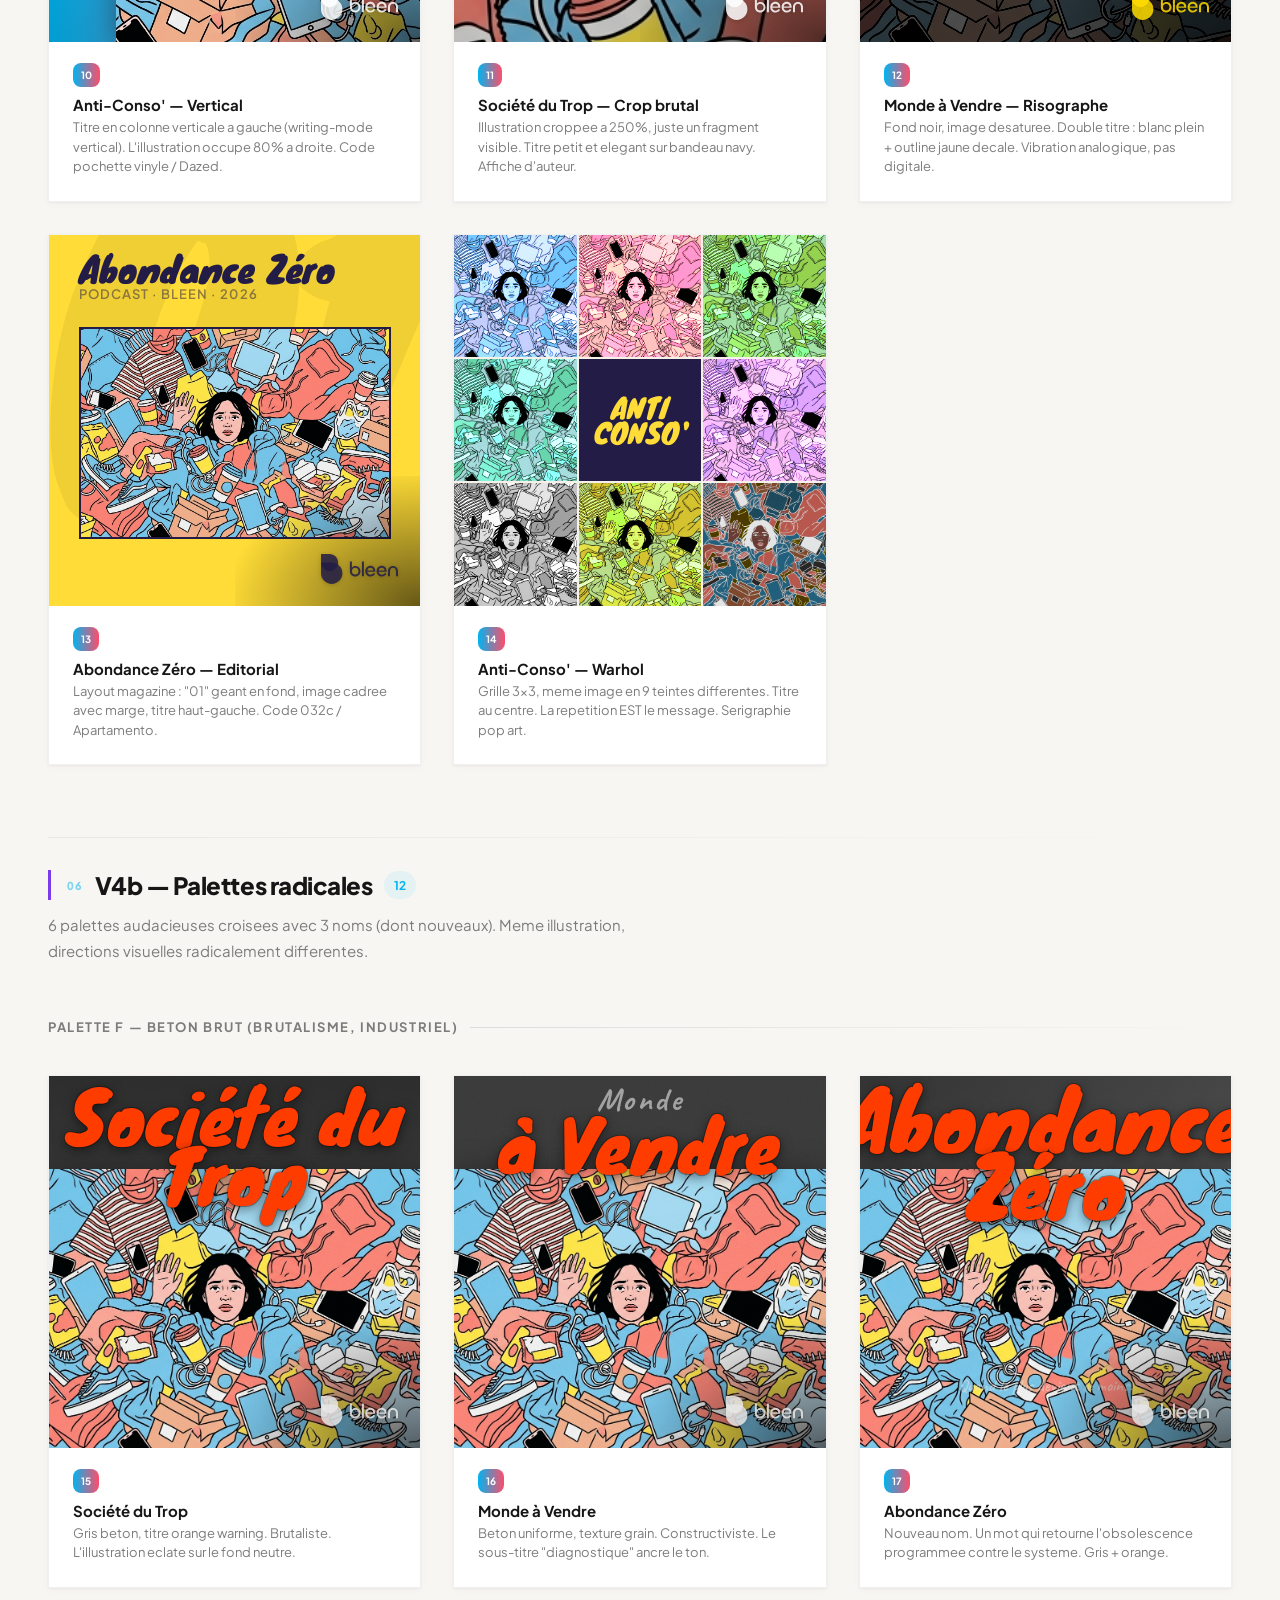
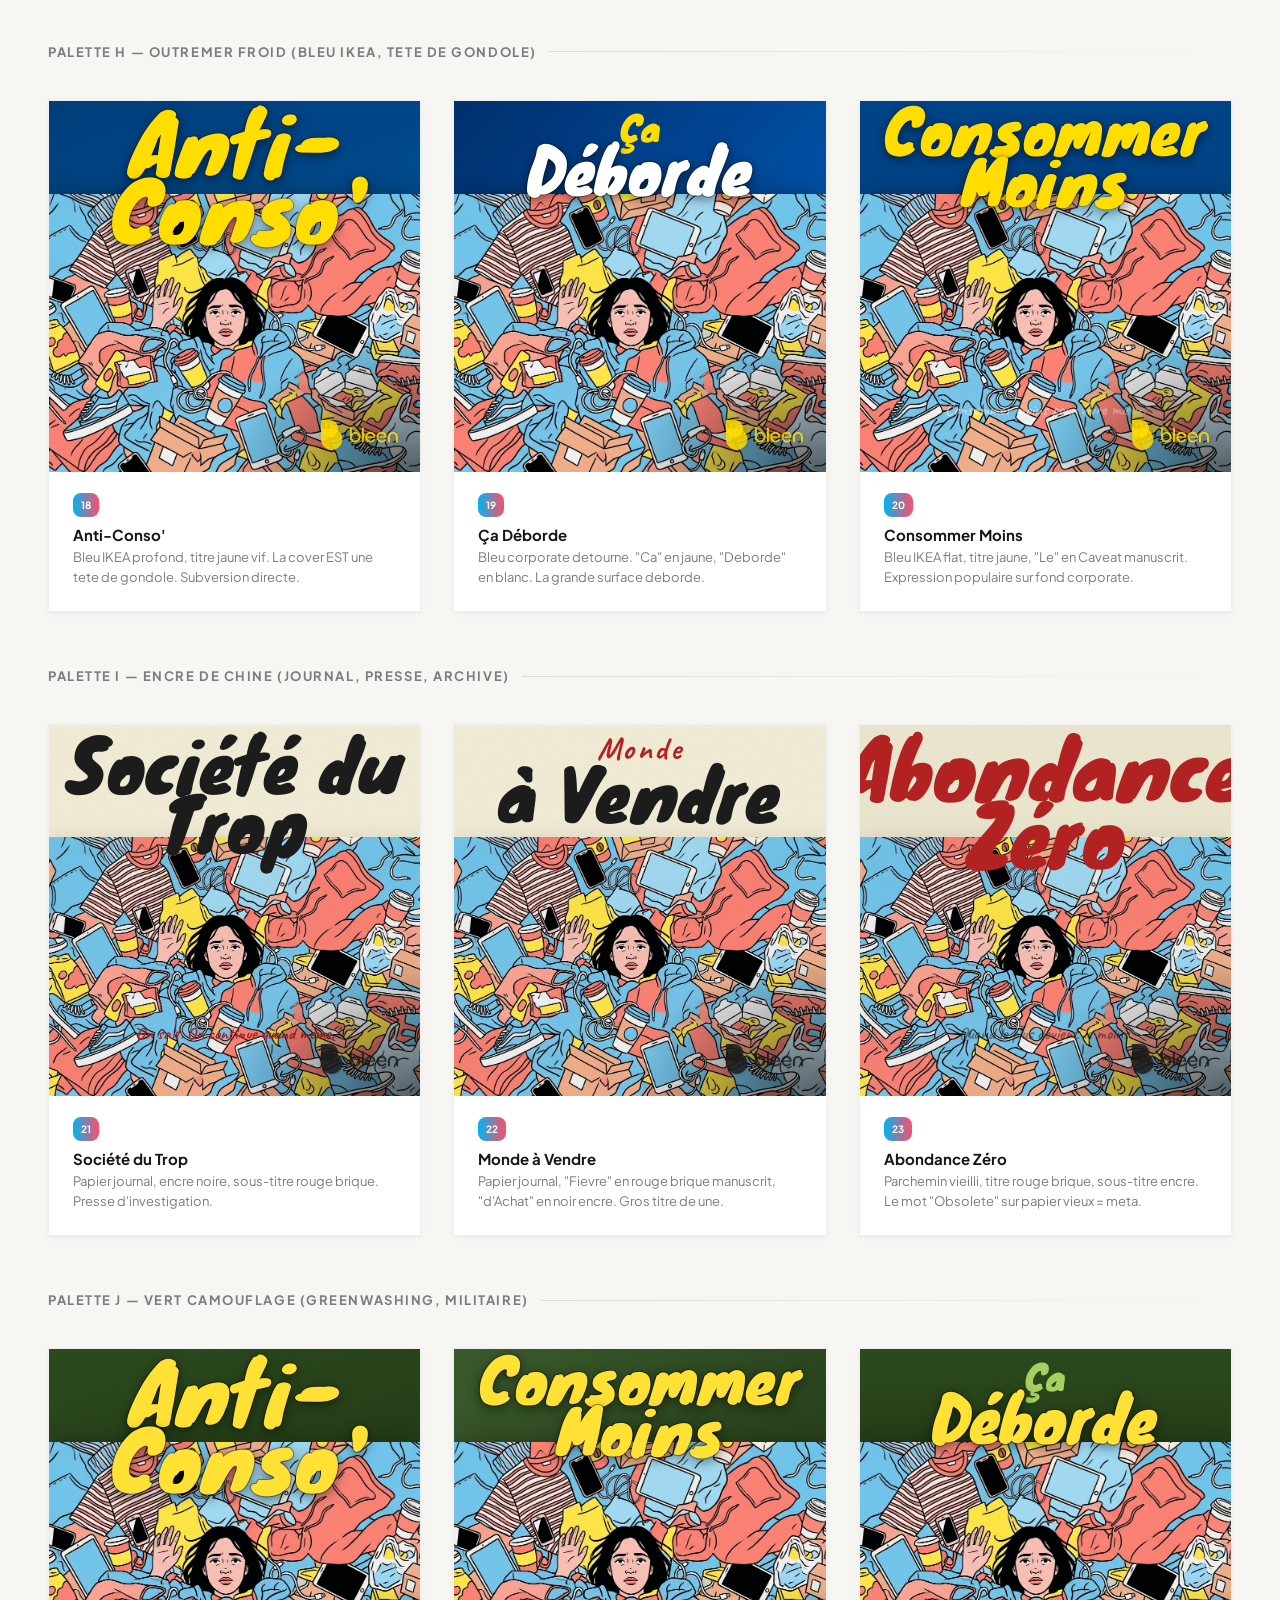
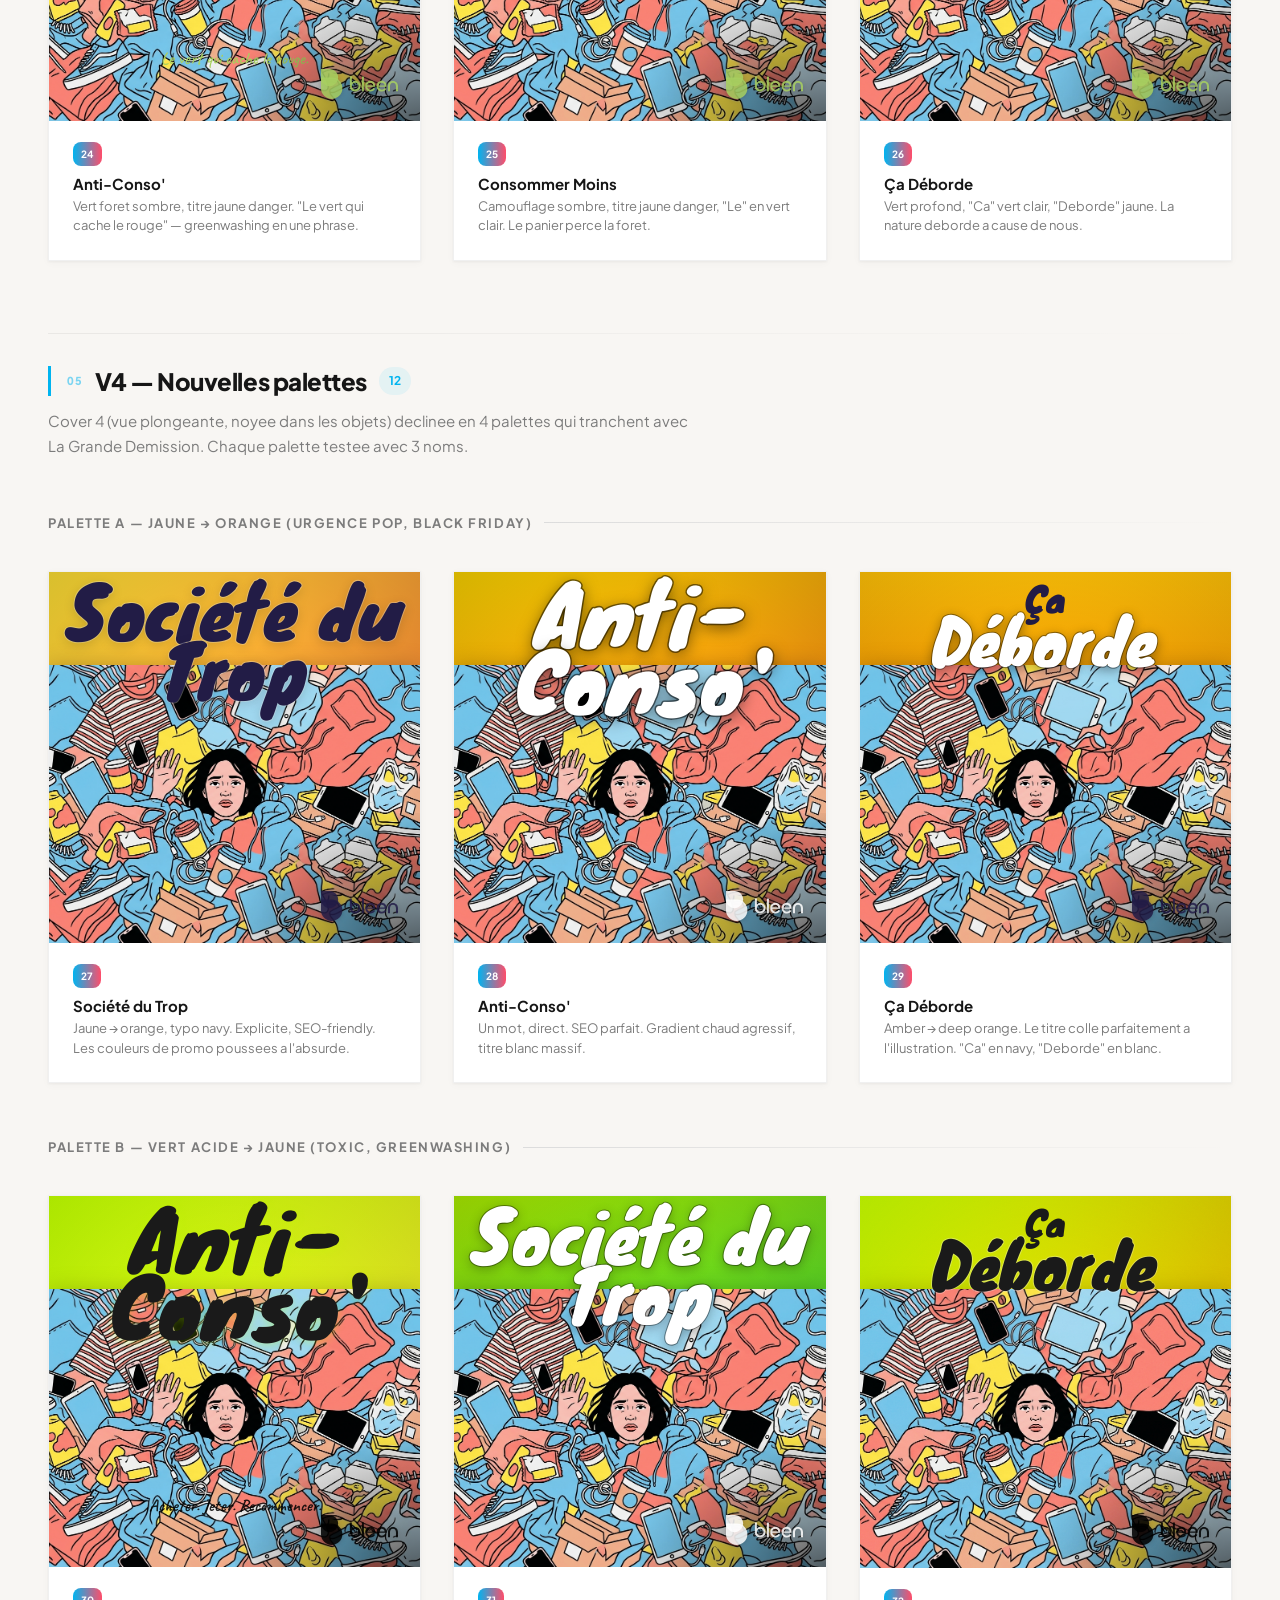
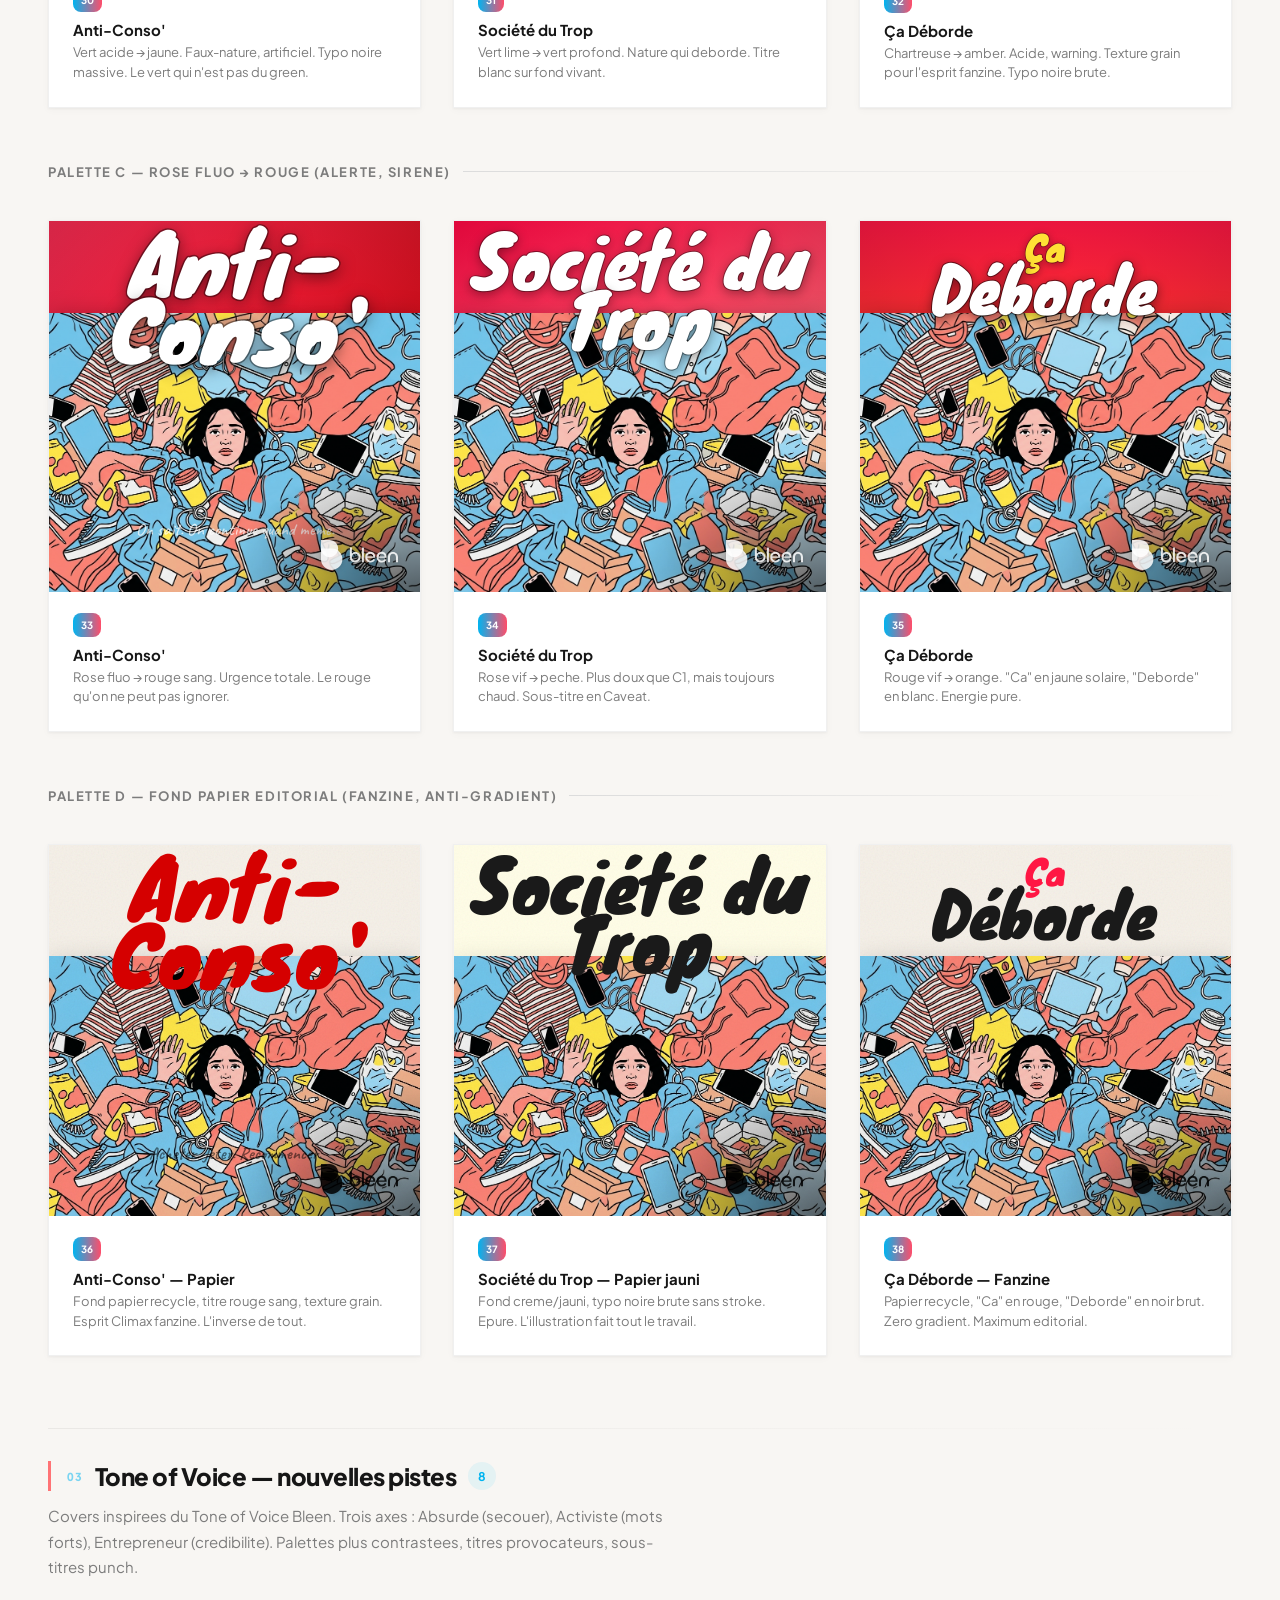
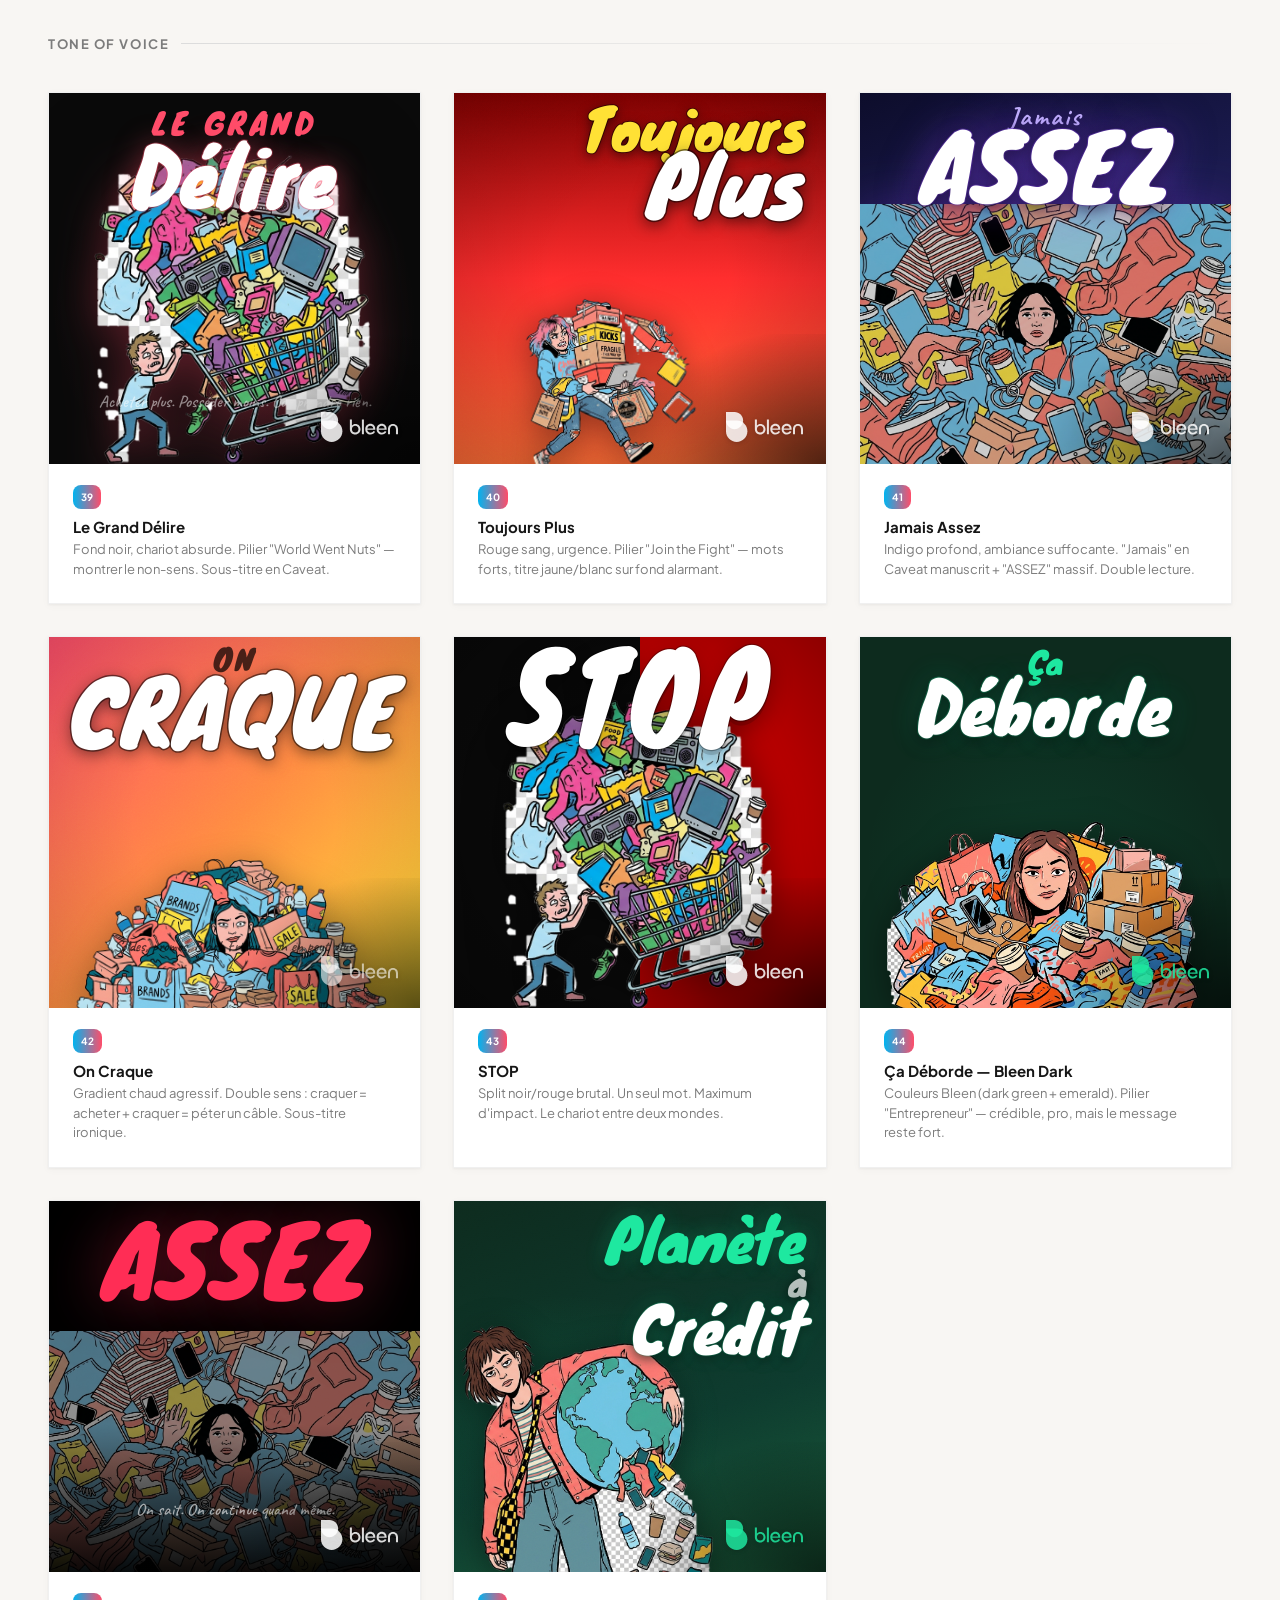
==== commit 6b946828: "V7 Piaf: 6 covers (3 beret + 3 mariniere), groupees par illustration - 3 covers beret (La Vie en Sob" ====
--- a/La conso/index.html
+++ b/La conso/index.html
@@ -405,7 +405,7 @@
 
   <!-- Nav -->
   <nav class="section-nav">
-    <a href="#v7" class="active">V7 — Piaf <span class="nav-badge">2</span></a>
+    <a href="#v7" class="active">V7 — Piaf <span class="nav-badge">6</span></a>
     <a href="#v6">V6 — Sobre & Sexy <span class="nav-badge">12</span></a>
     <a href="#palettes">Palette de depart <span class="nav-badge">2</span></a>
     <a href="#v5">Absurde + collage <span class="nav-badge">14</span></a>
@@ -425,51 +425,141 @@
       <div class="section-header" style="border-left-color: #C75B7A;">
         <span class="section-num">09</span>
         <h2>V7 — Direction Piaf</h2>
-        <span class="section-count">2</span>
+        <span class="section-count">6</span>
       </div>
-      <p class="section-desc">Specifique au titre "La Vie en Sobre". Beret, mariniere, rose a la main. Rappel Edith Piaf, romantiser la sobriete. Separee de la V6 car cette direction ne marche qu'avec ce nom.</p>
-
+      <p class="section-desc">Direction Piaf affinee. Beret, mariniere, rose a la main. Titre Knewave avec contour fin style LGD/Velotaf. Les 4 noms d'Olivier testes sur les deux illustrations Piaf. Strokes allegees, fonds plus travailles.</p>
+
+      <h3 style="font-size:15px;font-weight:700;margin:0 0 12px;color:#1a1a1a;">Illustration A — Beret + rose a la main</h3>
       <div class="covers-grid">
 
-        <!-- ─── V7-1: La Vie en Sobre — Piaf beret ─── -->
-        <div class="design-card">
-          <div class="design-preview">
-            <div class="cover-inner" style="background:linear-gradient(135deg, #E8396B, #FF6B8A, #F2A0B0);">
-              <img src="images/used/v6/v6-piaf-rose-beret.png" alt="" style="position:absolute;top:0%;left:-2%;width:140%;height:140%;object-fit:cover;z-index:2;filter:drop-shadow(0 4px 16px rgba(0,0,0,0.3));">
-              <div style="position:absolute;top:0;left:0;right:0;height:38%;z-index:3;background:linear-gradient(to bottom, rgba(232,57,107,0.9) 50%, transparent 100%);"></div>
-              <div style="position:absolute;top:6%;left:0;right:0;z-index:20;text-align:center;">
-                <div style="font-size:clamp(22px,7vw,32px);color:#FFFFFF;font-family:'Knewave',cursive;line-height:0.9;-webkit-text-stroke:2px rgba(0,0,0,0.45);paint-order:stroke fill;text-shadow:-2px -2px 0 rgba(0,0,0,0.35),2px -2px 0 rgba(0,0,0,0.35),-2px 2px 0 rgba(0,0,0,0.35),2px 2px 0 rgba(0,0,0,0.35),0 3px 10px rgba(0,0,0,0.5);">La Vie</div>
-                <div style="font-size:clamp(38px,14vw,64px);color:#FFF5E1;font-family:'Knewave',cursive;line-height:0.82;margin-top:-2px;-webkit-text-stroke:3px rgba(0,0,0,0.45);paint-order:stroke fill;text-shadow:-2px -2px 0 rgba(0,0,0,0.35),2px -2px 0 rgba(0,0,0,0.35),-2px 2px 0 rgba(0,0,0,0.35),2px 2px 0 rgba(0,0,0,0.35),0 4px 12px rgba(0,0,0,0.5);">en Sobre</div>
-              </div>
-              <div style="position:absolute;bottom:0;right:0;width:50%;height:35%;z-index:14;background:radial-gradient(ellipse at 100% 100%, rgba(0,0,0,0.5) 0%, transparent 75%);pointer-events:none;"></div>
+        <!-- ─── V7-1: La Vie en Sobre — Noir cinematique ─── -->
+        <div class="design-card">
+          <div class="design-preview">
+            <div class="cover-inner" style="background:#0A0A0A;">
+              <img src="images/used/v6/v6-piaf-rose-beret.png" alt="" style="position:absolute;top:5%;left:-12%;width:120%;height:120%;object-fit:cover;z-index:2;filter:drop-shadow(0 6px 20px rgba(232,57,107,0.3));">
+              <div style="position:absolute;top:0;left:0;right:0;height:38%;z-index:3;background:linear-gradient(to bottom, rgba(10,10,10,0.92) 40%, transparent 100%);"></div>
+              <div style="position:absolute;top:5%;left:0;right:0;z-index:20;text-align:center;">
+                <div style="font-size:clamp(20px,6.5vw,28px);color:#E8396B;font-family:'Knewave',cursive;line-height:0.95;letter-spacing:0.03em;">La Vie</div>
+                <div style="font-size:clamp(36px,13vw,58px);color:#FFF5E1;font-family:'Knewave',cursive;line-height:0.82;margin-top:2px;-webkit-text-stroke:1.5px rgba(232,57,107,0.4);paint-order:stroke fill;">en Sobre</div>
+              </div>
+              <div style="position:absolute;bottom:0;right:0;width:50%;height:30%;z-index:14;background:radial-gradient(ellipse at 100% 100%, rgba(0,0,0,0.5) 0%, transparent 75%);pointer-events:none;"></div>
               <div class="cover-logo"><svg viewBox="0 0 720 280"><use href="#bleen-logo"/></svg></div>
             </div>
           </div>
           <div class="design-body">
             <span class="design-num">V7-1</span>
-            <h3>La Vie en Sobre — Piaf beret</h3>
-            <p>Beret, rose a la main, mariniere. Rose Piaf triple. Rappel "La Vie en Rose".</p>
-          </div>
-        </div>
-
-        <!-- ─── V7-2: La Vie en Sobre — Piaf prune nuit ─── -->
-        <div class="design-card">
-          <div class="design-preview">
-            <div class="cover-inner" style="background:linear-gradient(135deg, #2D1B2E, #E8396B);">
-              <img src="images/used/v6/v6-piaf-mariniere-titre.png" alt="" style="position:absolute;top:0%;left:-2%;width:140%;height:140%;object-fit:cover;z-index:2;filter:drop-shadow(0 4px 16px rgba(0,0,0,0.4)) brightness(0.9);">
-              <div style="position:absolute;top:0;left:0;right:0;height:38%;z-index:3;background:linear-gradient(to bottom, rgba(45,27,46,0.95) 50%, transparent 100%);"></div>
-              <div style="position:absolute;top:6%;left:0;right:0;z-index:20;text-align:center;">
-                <div style="font-size:clamp(22px,7vw,32px);color:rgba(255,255,255,0.8);font-family:'Knewave',cursive;line-height:0.9;-webkit-text-stroke:2px rgba(0,0,0,0.5);paint-order:stroke fill;text-shadow:-2px -2px 0 rgba(0,0,0,0.4),2px -2px 0 rgba(0,0,0,0.4),-2px 2px 0 rgba(0,0,0,0.4),2px 2px 0 rgba(0,0,0,0.4),0 3px 10px rgba(0,0,0,0.6);">La Vie</div>
-                <div style="font-size:clamp(38px,14vw,64px);color:#F7C8D0;font-family:'Knewave',cursive;line-height:0.82;margin-top:-2px;-webkit-text-stroke:3px rgba(0,0,0,0.5);paint-order:stroke fill;text-shadow:-2px -2px 0 rgba(0,0,0,0.4),2px -2px 0 rgba(0,0,0,0.4),-2px 2px 0 rgba(0,0,0,0.4),2px 2px 0 rgba(0,0,0,0.4),0 4px 12px rgba(0,0,0,0.6);">en Sobre</div>
-              </div>
-              <div style="position:absolute;bottom:0;right:0;width:50%;height:35%;z-index:14;background:radial-gradient(ellipse at 100% 100%, rgba(0,0,0,0.5) 0%, transparent 75%);pointer-events:none;"></div>
+            <h3>La Vie en Sobre — Noir cinematique</h3>
+            <p>Fond noir pur, titre en haut, stroke rose subtil. Contraste maximal, visage lumineux sur noir.</p>
+          </div>
+        </div>
+
+        <!-- ─── V7-2: Juste Assez — Navy chaud ─── -->
+        <div class="design-card">
+          <div class="design-preview">
+            <div class="cover-inner" style="background:linear-gradient(160deg, #221C46 0%, #3D1A3E 50%, #E8396B 100%);">
+              <img src="images/used/v6/v6-piaf-rose-beret.png" alt="" style="position:absolute;top:5%;left:-12%;width:120%;height:120%;object-fit:cover;z-index:2;filter:drop-shadow(0 4px 16px rgba(0,0,0,0.4));">
+              <div style="position:absolute;top:0;left:0;right:0;height:35%;z-index:3;background:linear-gradient(to bottom, rgba(34,28,70,0.92) 40%, transparent 100%);"></div>
+              <div style="position:absolute;top:5%;left:0;right:0;z-index:20;text-align:center;">
+                <div style="font-size:clamp(24px,8vw,36px);color:rgba(255,245,225,0.7);font-family:'Knewave',cursive;line-height:0.95;">Juste</div>
+                <div style="font-size:clamp(42px,15vw,68px);color:#FFF5E1;font-family:'Knewave',cursive;line-height:0.8;margin-top:-2px;-webkit-text-stroke:1.5px rgba(232,57,107,0.5);paint-order:stroke fill;">Assez</div>
+              </div>
+              <div style="position:absolute;bottom:0;right:0;width:50%;height:30%;z-index:14;background:radial-gradient(ellipse at 100% 100%, rgba(0,0,0,0.5) 0%, transparent 75%);pointer-events:none;"></div>
               <div class="cover-logo"><svg viewBox="0 0 720 280"><use href="#bleen-logo"/></svg></div>
             </div>
           </div>
           <div class="design-body">
             <span class="design-num">V7-2</span>
-            <h3>La Vie en Sobre — Piaf prune</h3>
-            <p>Mariniere, beret, fond noir. Prune nuit vers Piaf. Profondeur, intimite nocturne.</p>
+            <h3>Juste Assez — Navy profond</h3>
+            <p>Navy vers prune vers Piaf. "Juste" discret, "Assez" massif. Contraste elegance/force.</p>
+          </div>
+        </div>
+
+        <!-- ─── V7-3: La Deconsommation — Prune immersif ─── -->
+        <div class="design-card">
+          <div class="design-preview">
+            <div class="cover-inner" style="background:linear-gradient(135deg, #1A0A1E, #2D1B2E, #5C1A3A);">
+              <img src="images/used/v6/v6-piaf-rose-beret.png" alt="" style="position:absolute;top:5%;left:-12%;width:120%;height:120%;object-fit:cover;z-index:2;filter:drop-shadow(0 6px 20px rgba(232,57,107,0.25)) brightness(0.95) saturate(1.1);">
+              <div style="position:absolute;top:0;left:0;right:0;height:40%;z-index:3;background:linear-gradient(to bottom, rgba(26,10,30,0.93) 40%, transparent 100%);"></div>
+              <div style="position:absolute;top:3%;left:0;right:0;z-index:20;text-align:center;">
+                <div style="font-size:clamp(14px,4.5vw,19px);color:rgba(247,200,208,0.6);font-family:'Knewave',cursive;line-height:1;letter-spacing:0.08em;">La</div>
+                <div style="font-size:clamp(26px,9.5vw,44px);color:#F7C8D0;font-family:'Knewave',cursive;line-height:0.85;margin-top:1px;-webkit-text-stroke:1px rgba(232,57,107,0.35);paint-order:stroke fill;">Deconso<span style="font-size:0.55em;vertical-align:baseline;opacity:0.7;letter-spacing:0.02em;">mmation</span></div>
+              </div>
+              <div style="position:absolute;bottom:0;right:0;width:50%;height:30%;z-index:14;background:radial-gradient(ellipse at 100% 100%, rgba(0,0,0,0.5) 0%, transparent 75%);pointer-events:none;"></div>
+              <div class="cover-logo"><svg viewBox="0 0 720 280"><use href="#bleen-logo"/></svg></div>
+            </div>
+          </div>
+          <div class="design-body">
+            <span class="design-num">V7-3</span>
+            <h3>La Deconsommation — Prune nuit</h3>
+            <p>Fond prune tres sombre. "Deconso" en gros, "mmation" en petit. Lisible, pas ecrasant. Intimite Piaf.</p>
+          </div>
+        </div>
+
+      </div>
+
+      <h3 style="font-size:15px;font-weight:700;margin:0 0 12px;color:#1a1a1a;">Illustration B — Mariniere + mains levees</h3>
+      <div class="covers-grid">
+
+        <!-- ─── V7-4: Zero Superflu — Piaf solaire ─── -->
+        <div class="design-card">
+          <div class="design-preview">
+            <div class="cover-inner" style="background:linear-gradient(150deg, #E8396B 0%, #FF4D6A 45%, #FFDC37 100%);">
+              <img src="images/used/v6/v6-piaf-mariniere-titre.png" alt="" style="position:absolute;top:-10%;left:-45%;width:168%;height:170%;object-fit:cover;z-index:2;filter:drop-shadow(0 4px 14px rgba(0,0,0,0.25));">
+              <div style="position:absolute;top:0;left:0;right:0;height:32%;z-index:3;background:linear-gradient(to bottom, rgba(232,57,107,0.85) 35%, transparent 100%);"></div>
+              <div style="position:absolute;top:4%;left:0;right:0;z-index:20;text-align:center;">
+                <div style="font-size:clamp(22px,7vw,32px);color:#221C46;font-family:'Knewave',cursive;line-height:0.95;opacity:0.8;">Zero</div>
+                <div style="font-size:clamp(38px,13vw,60px);color:#221C46;font-family:'Knewave',cursive;line-height:0.82;margin-top:-1px;-webkit-text-stroke:1.5px rgba(255,245,225,0.4);paint-order:stroke fill;">Superflu</div>
+              </div>
+              <div style="position:absolute;bottom:0;right:0;width:50%;height:30%;z-index:14;background:radial-gradient(ellipse at 100% 100%, rgba(0,0,0,0.5) 0%, transparent 75%);pointer-events:none;"></div>
+              <div class="cover-logo"><svg viewBox="0 0 720 280"><use href="#bleen-logo"/></svg></div>
+            </div>
+          </div>
+          <div class="design-body">
+            <span class="design-num">V7-4</span>
+            <h3>Zero Superflu — Piaf solaire</h3>
+            <p>Gradient rose→jaune solaire. Titre navy sur fond chaud. Energie, optimisme, pas de gris.</p>
+          </div>
+        </div>
+
+        <!-- ─── V7-5: La Vie en Sobre — Rose creme ─── -->
+        <div class="design-card">
+          <div class="design-preview">
+            <div class="cover-inner" style="background:linear-gradient(180deg, #FFF5E1 0%, #F2A0B0 40%, #E8396B 100%);">
+              <img src="images/used/v6/v6-piaf-mariniere-titre.png" alt="" style="position:absolute;top:-10%;left:-45%;width:168%;height:170%;object-fit:cover;z-index:2;filter:drop-shadow(0 4px 14px rgba(0,0,0,0.2)) saturate(1.05);">
+              <div style="position:absolute;top:0;left:0;right:0;height:30%;z-index:3;background:linear-gradient(to bottom, rgba(255,245,225,0.9) 30%, transparent 100%);"></div>
+              <div style="position:absolute;top:3%;left:0;right:0;z-index:20;text-align:center;">
+                <div style="font-size:clamp(22px,7vw,30px);color:#8B2252;font-family:'Knewave',cursive;line-height:0.95;">La Vie</div>
+                <div style="font-size:clamp(38px,13vw,58px);color:#E8396B;font-family:'Knewave',cursive;line-height:0.82;margin-top:0;-webkit-text-stroke:1px rgba(139,34,82,0.3);paint-order:stroke fill;">en Sobre</div>
+              </div>
+              <div style="position:absolute;bottom:0;right:0;width:50%;height:30%;z-index:14;background:radial-gradient(ellipse at 100% 100%, rgba(0,0,0,0.5) 0%, transparent 75%);pointer-events:none;"></div>
+              <div class="cover-logo"><svg viewBox="0 0 720 280"><use href="#bleen-logo"/></svg></div>
+            </div>
+          </div>
+          <div class="design-body">
+            <span class="design-num">V7-5</span>
+            <h3>La Vie en Sobre — Aube rose</h3>
+            <p>Creme vers rose Piaf. Titre bordeaux/rose, chaleur douce. Sensation "matin apaise".</p>
+          </div>
+        </div>
+
+        <!-- ─── V7-6: Juste Assez — Mariniere noir intense ─── -->
+        <div class="design-card">
+          <div class="design-preview">
+            <div class="cover-inner" style="background:linear-gradient(160deg, #0A0A0A 0%, #221C46 60%, #E8396B 100%);">
+              <img src="images/used/v6/v6-piaf-mariniere-titre.png" alt="" style="position:absolute;top:-10%;left:-45%;width:168%;height:170%;object-fit:cover;z-index:2;filter:drop-shadow(0 5px 18px rgba(232,57,107,0.3));">
+              <div style="position:absolute;top:0;left:0;right:0;height:36%;z-index:3;background:linear-gradient(to bottom, rgba(10,10,10,0.92) 38%, transparent 100%);"></div>
+              <div style="position:absolute;top:5%;left:0;right:0;z-index:20;text-align:center;">
+                <div style="font-size:clamp(24px,8vw,36px);color:rgba(255,245,225,0.65);font-family:'Knewave',cursive;line-height:0.95;">Juste</div>
+                <div style="font-size:clamp(42px,15vw,68px);color:#FFF5E1;font-family:'Knewave',cursive;line-height:0.8;margin-top:-2px;-webkit-text-stroke:1.5px rgba(232,57,107,0.45);paint-order:stroke fill;">Assez</div>
+              </div>
+              <div style="position:absolute;bottom:0;right:0;width:50%;height:30%;z-index:14;background:radial-gradient(ellipse at 100% 100%, rgba(0,0,0,0.5) 0%, transparent 75%);pointer-events:none;"></div>
+              <div class="cover-logo"><svg viewBox="0 0 720 280"><use href="#bleen-logo"/></svg></div>
+            </div>
+          </div>
+          <div class="design-body">
+            <span class="design-num">V7-6</span>
+            <h3>Juste Assez — Mariniere nuit</h3>
+            <p>Mariniere sur fond noir→navy→Piaf. "Juste" fantome, "Assez" lumineux. Profondeur et elegance.</p>
           </div>
         </div>
 
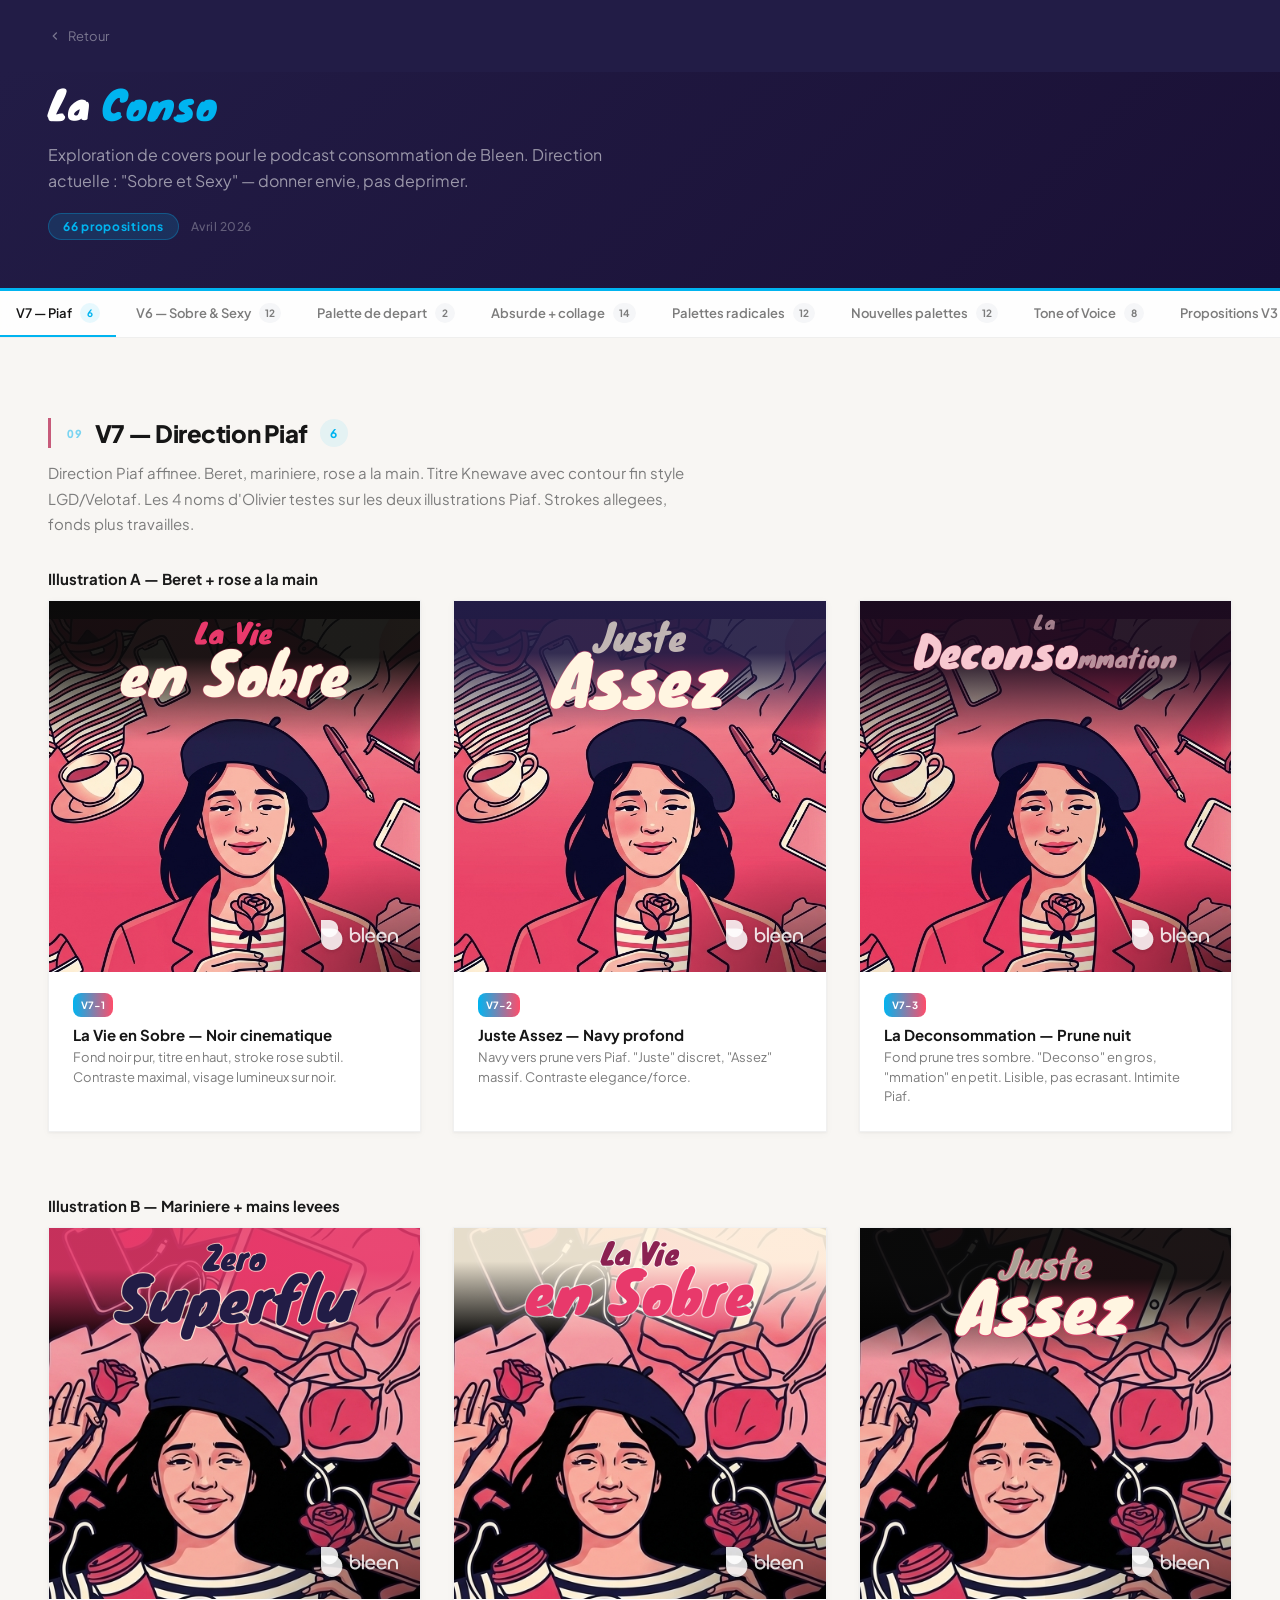
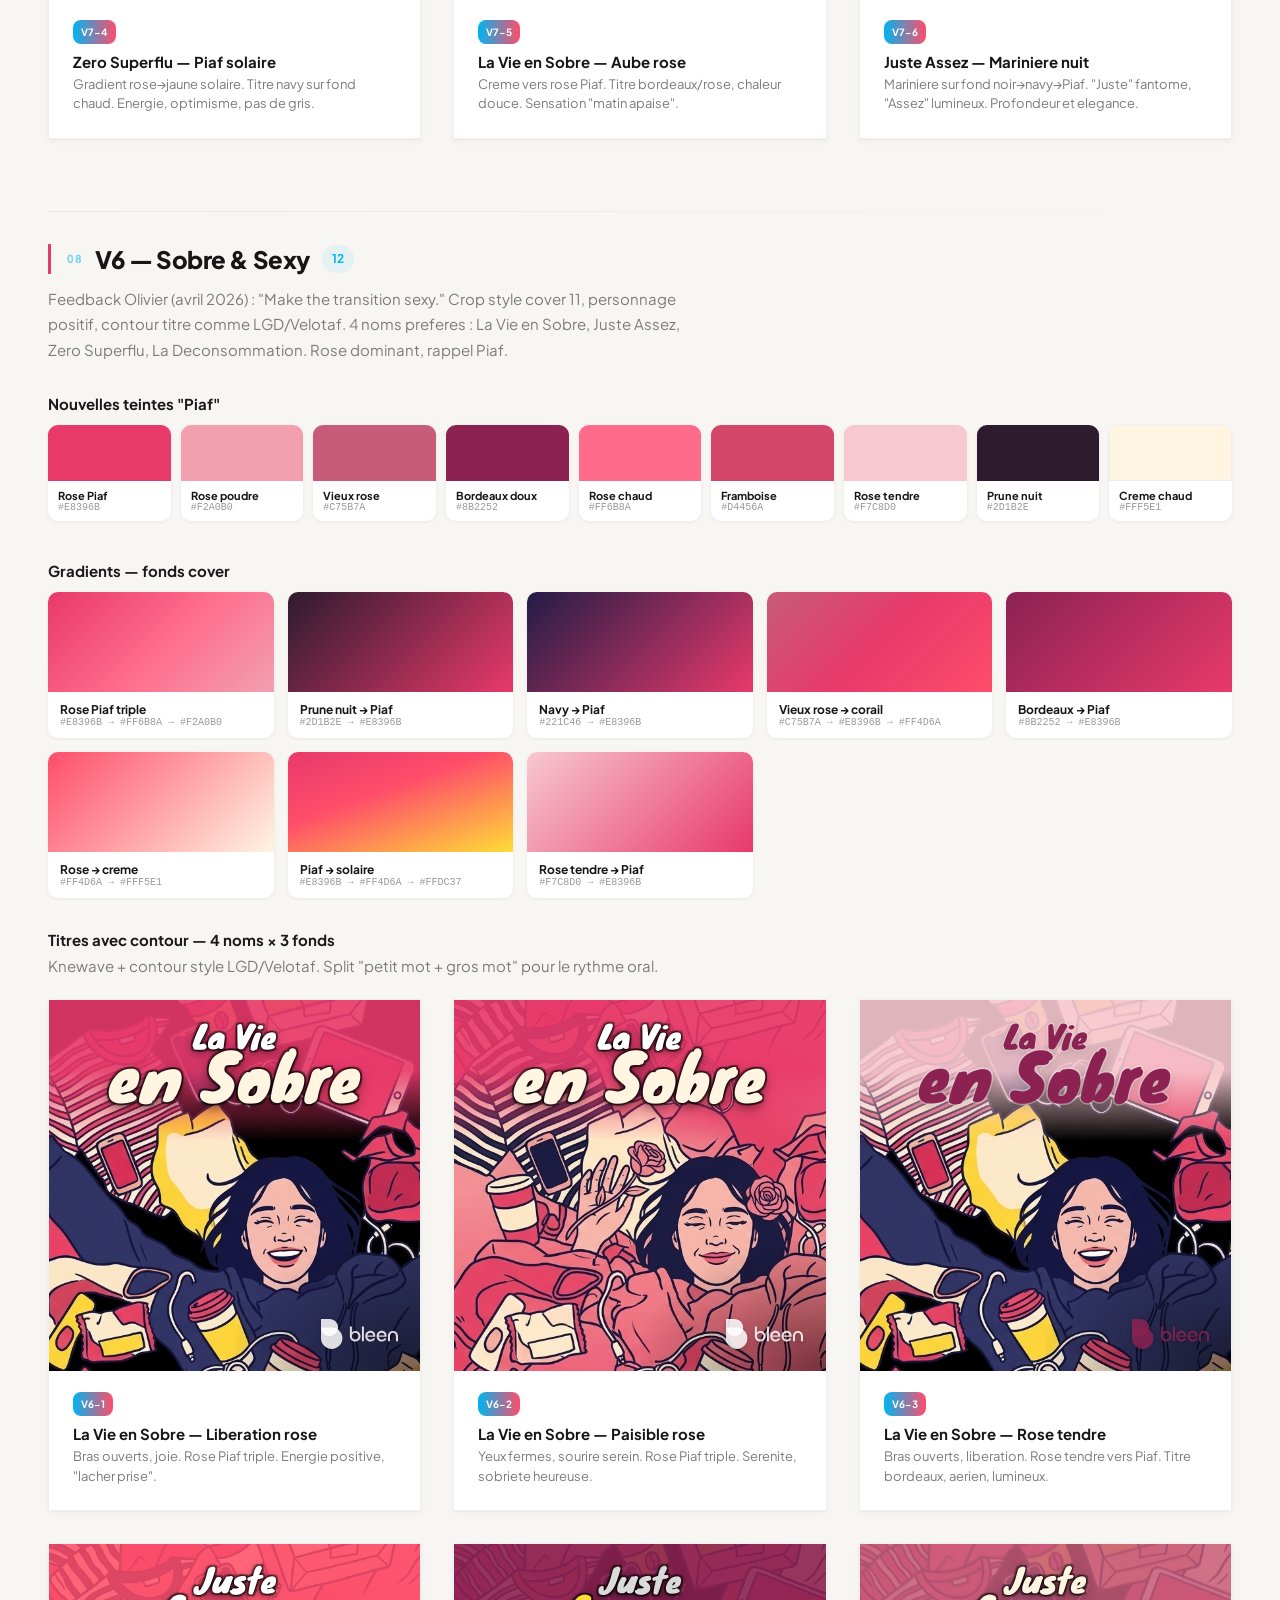
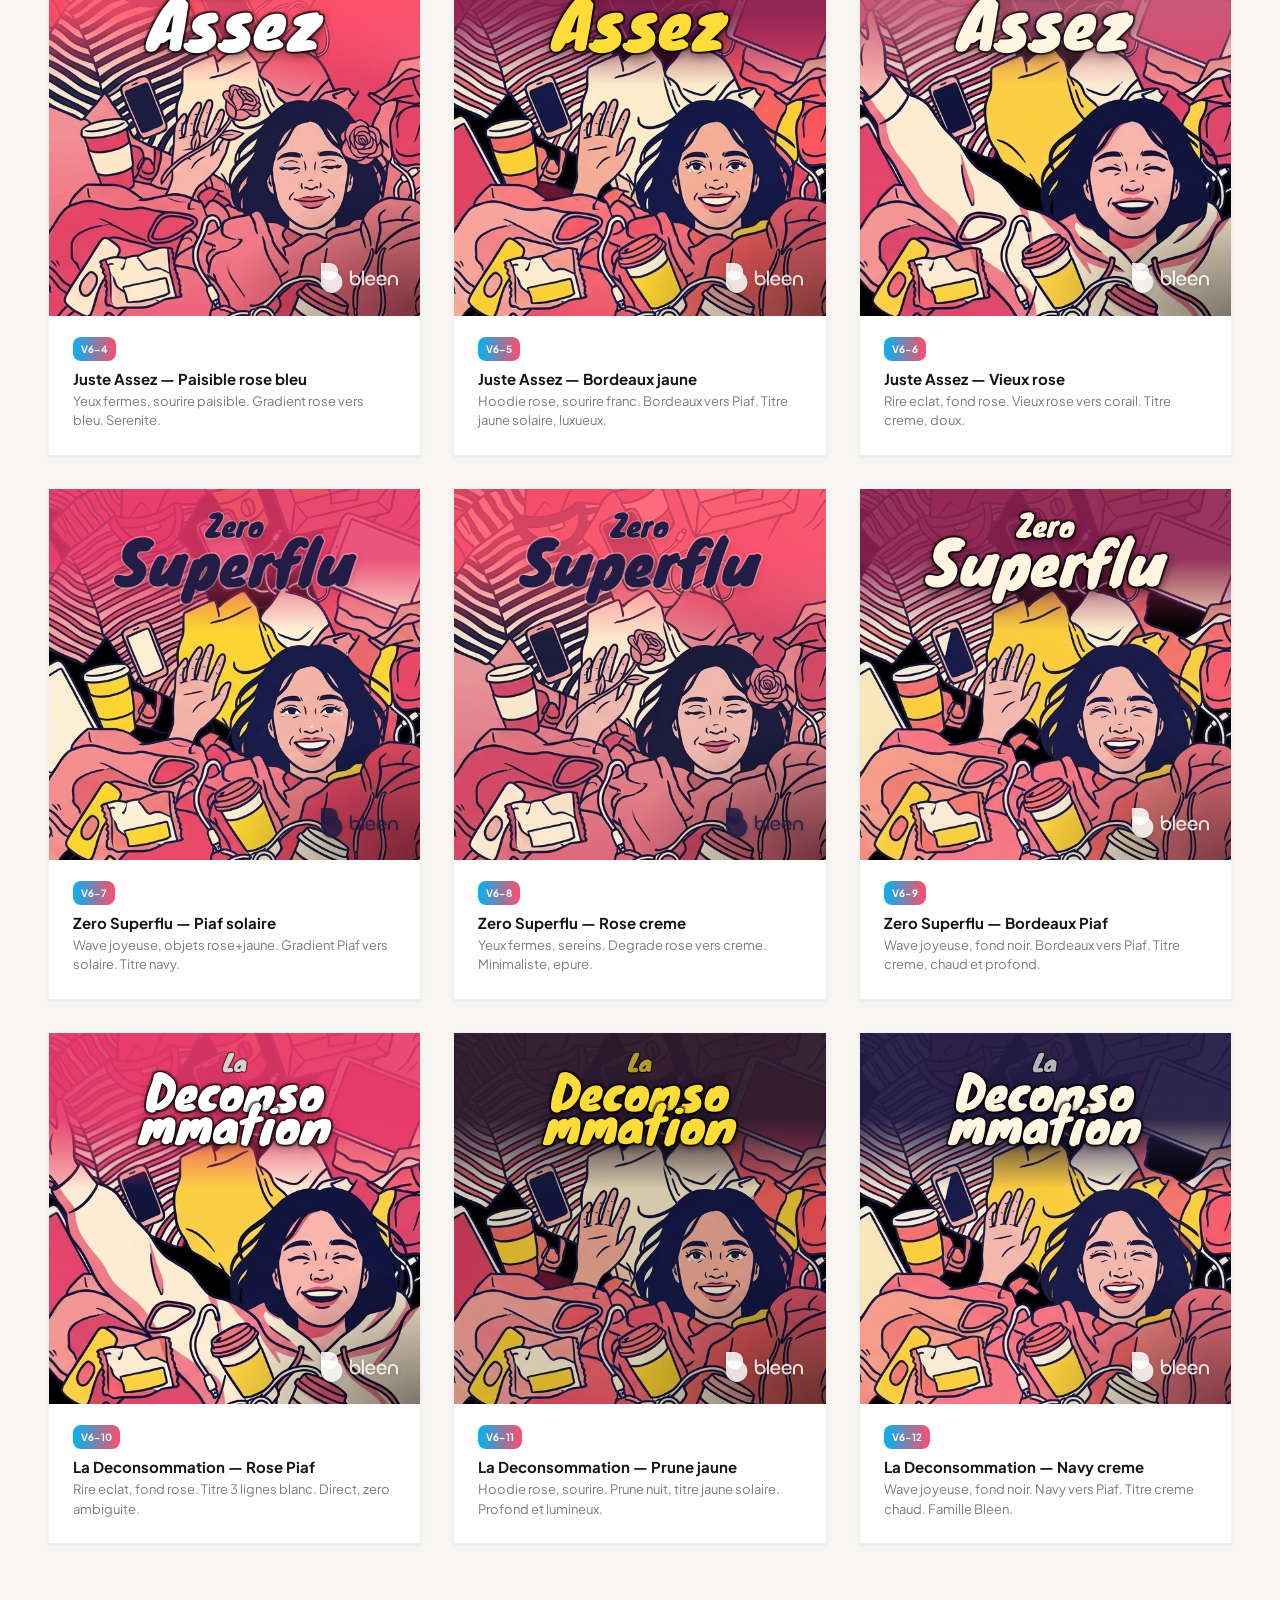
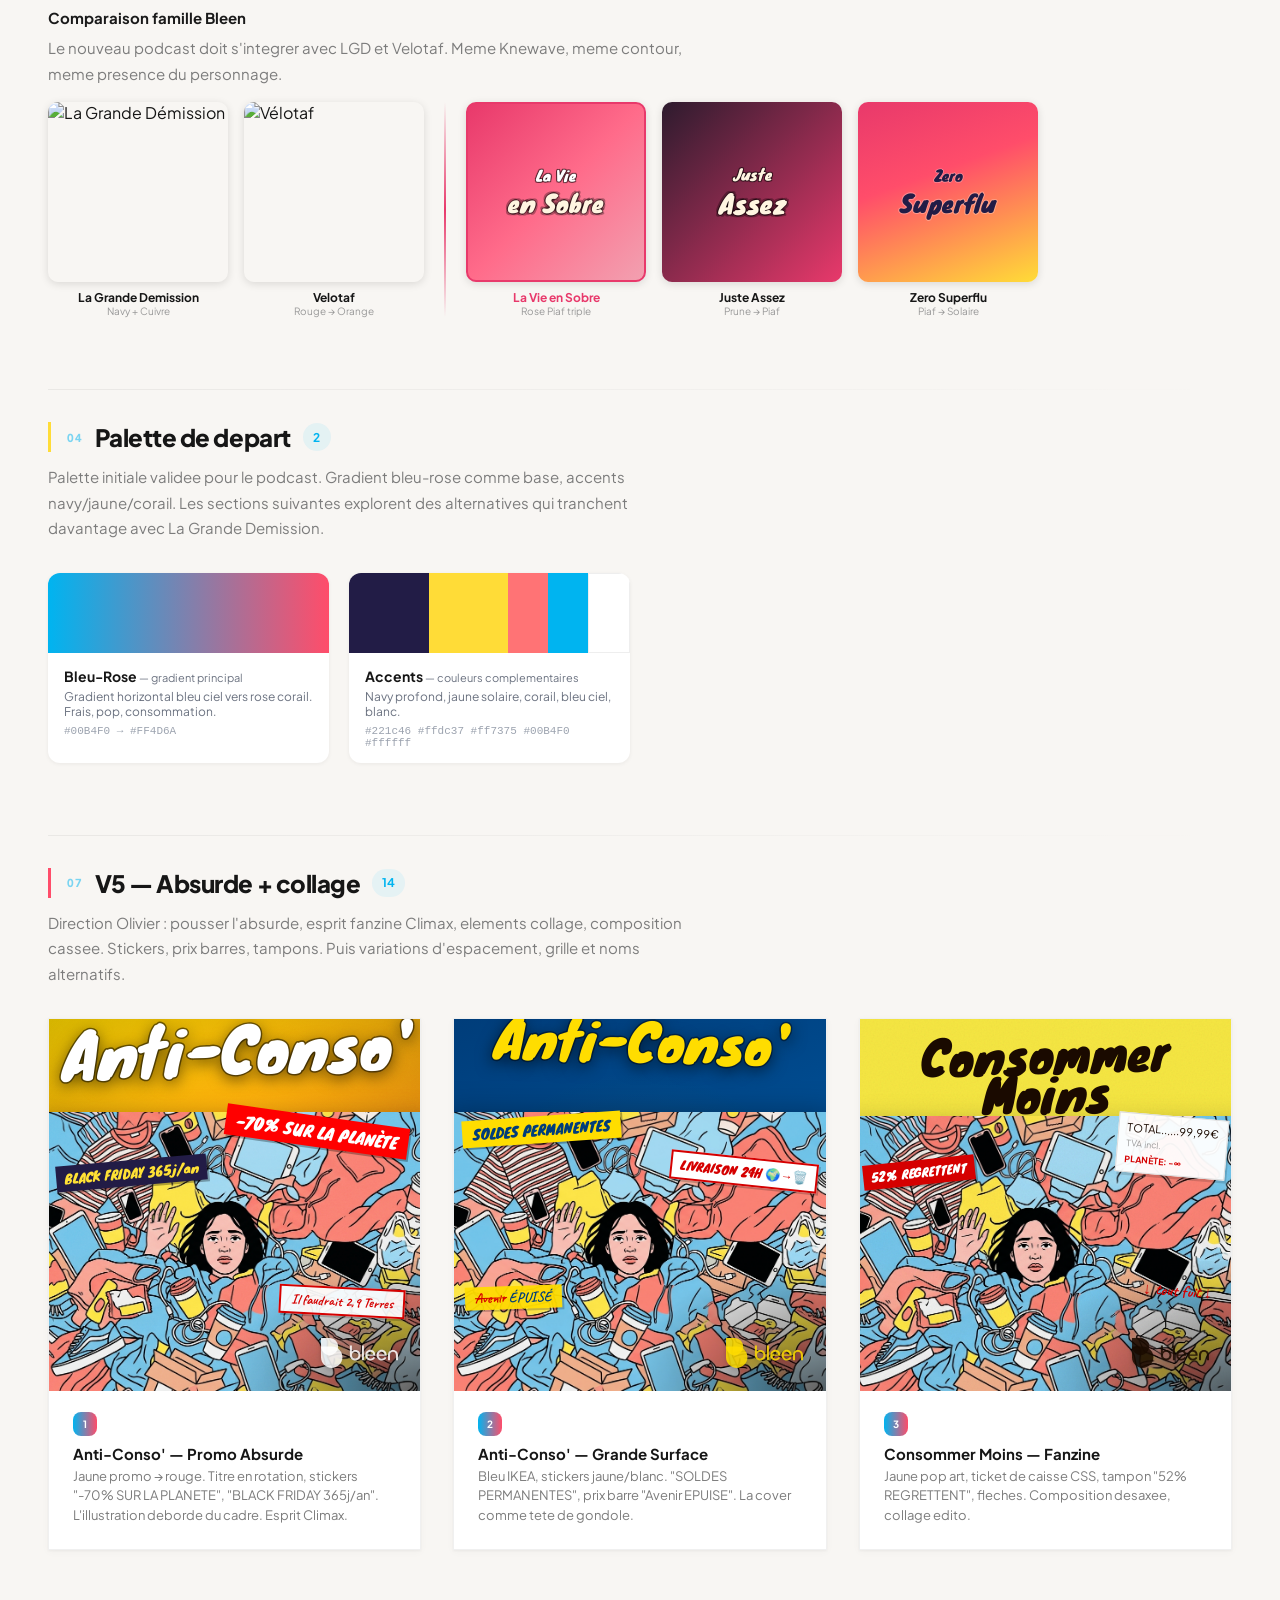
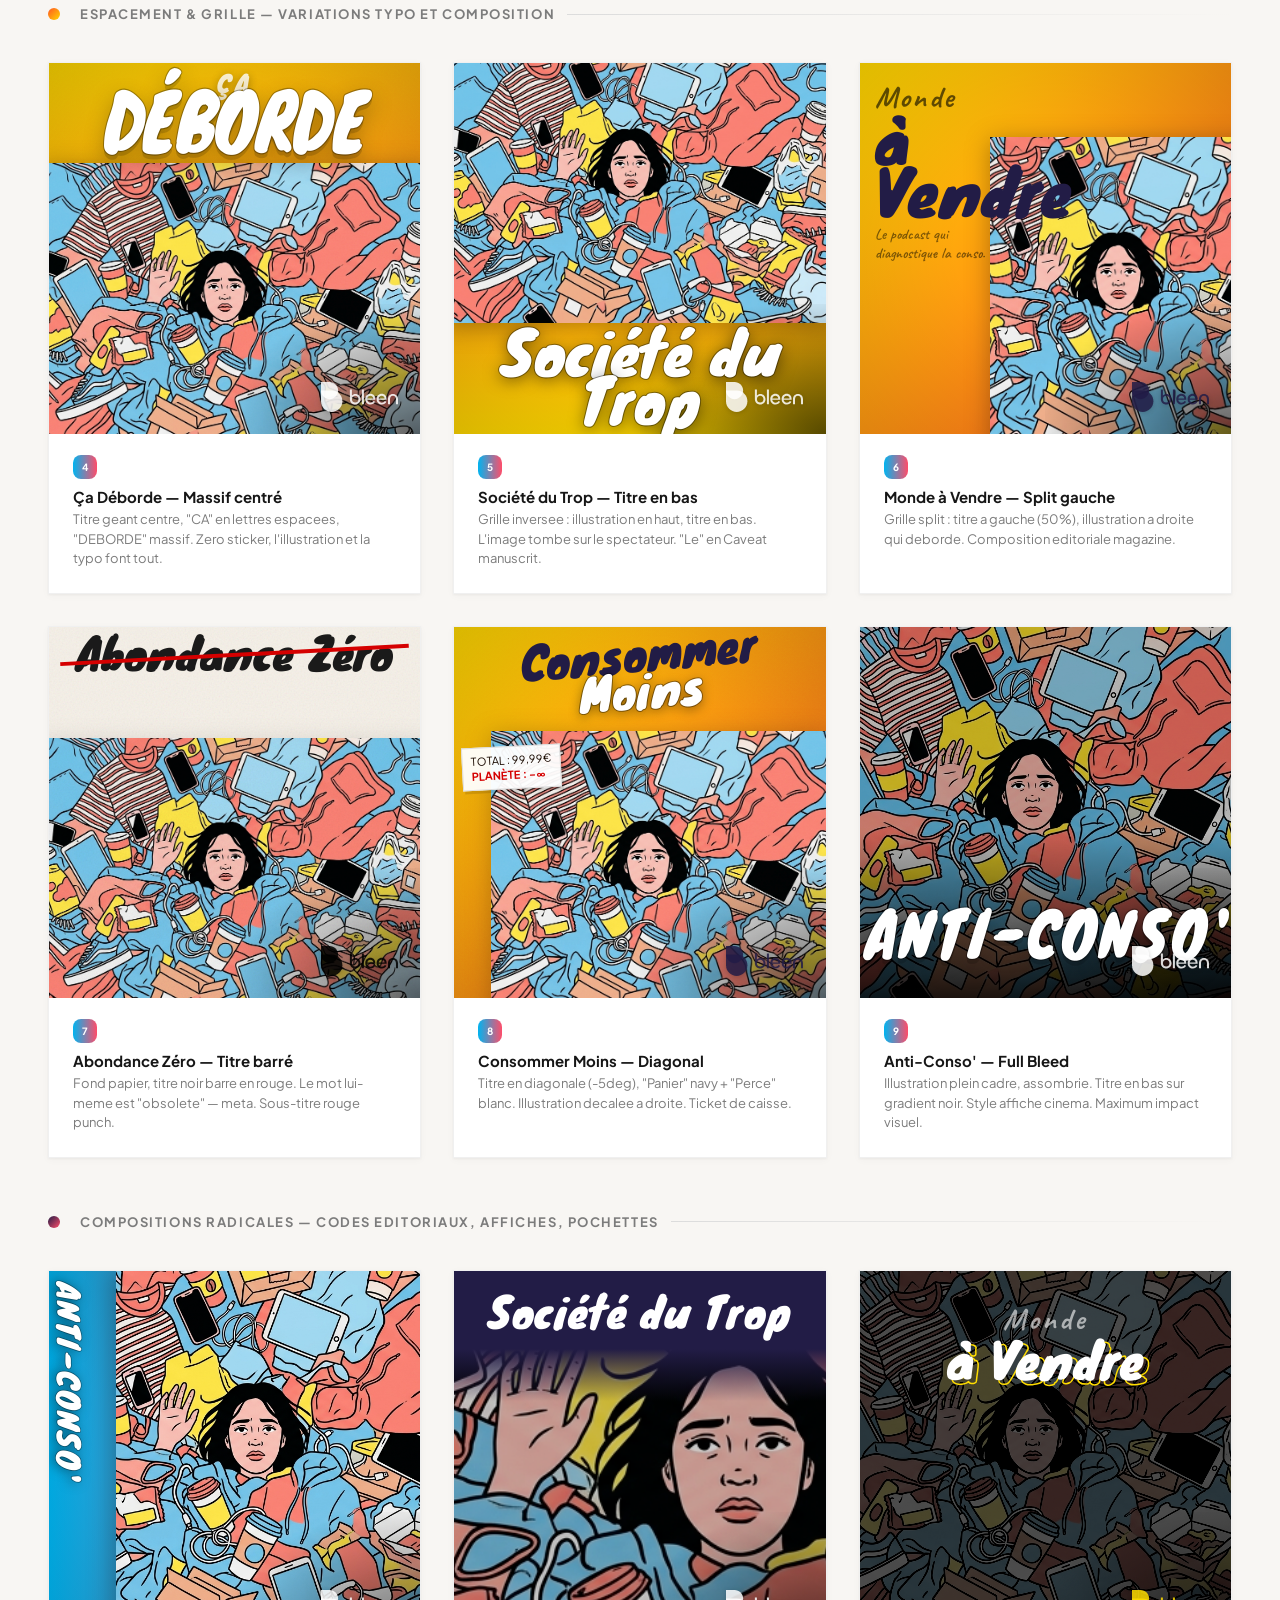
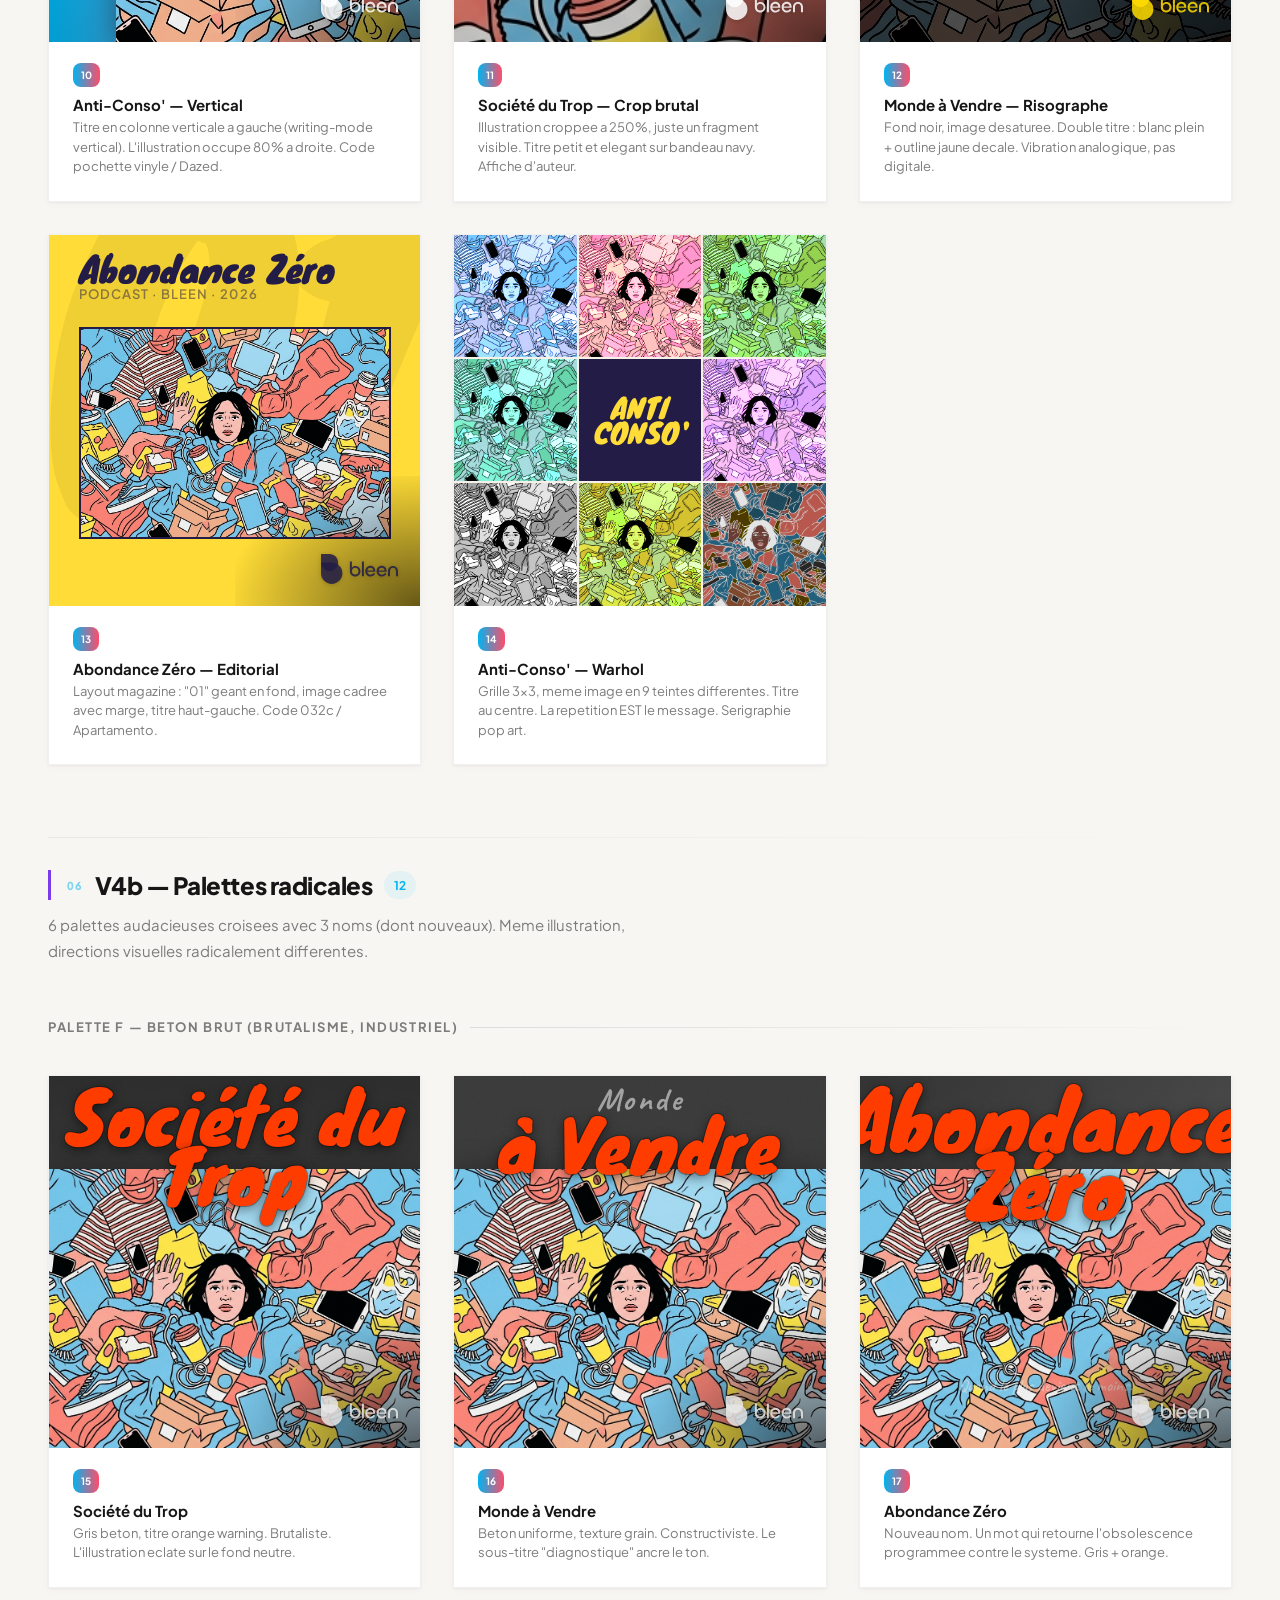
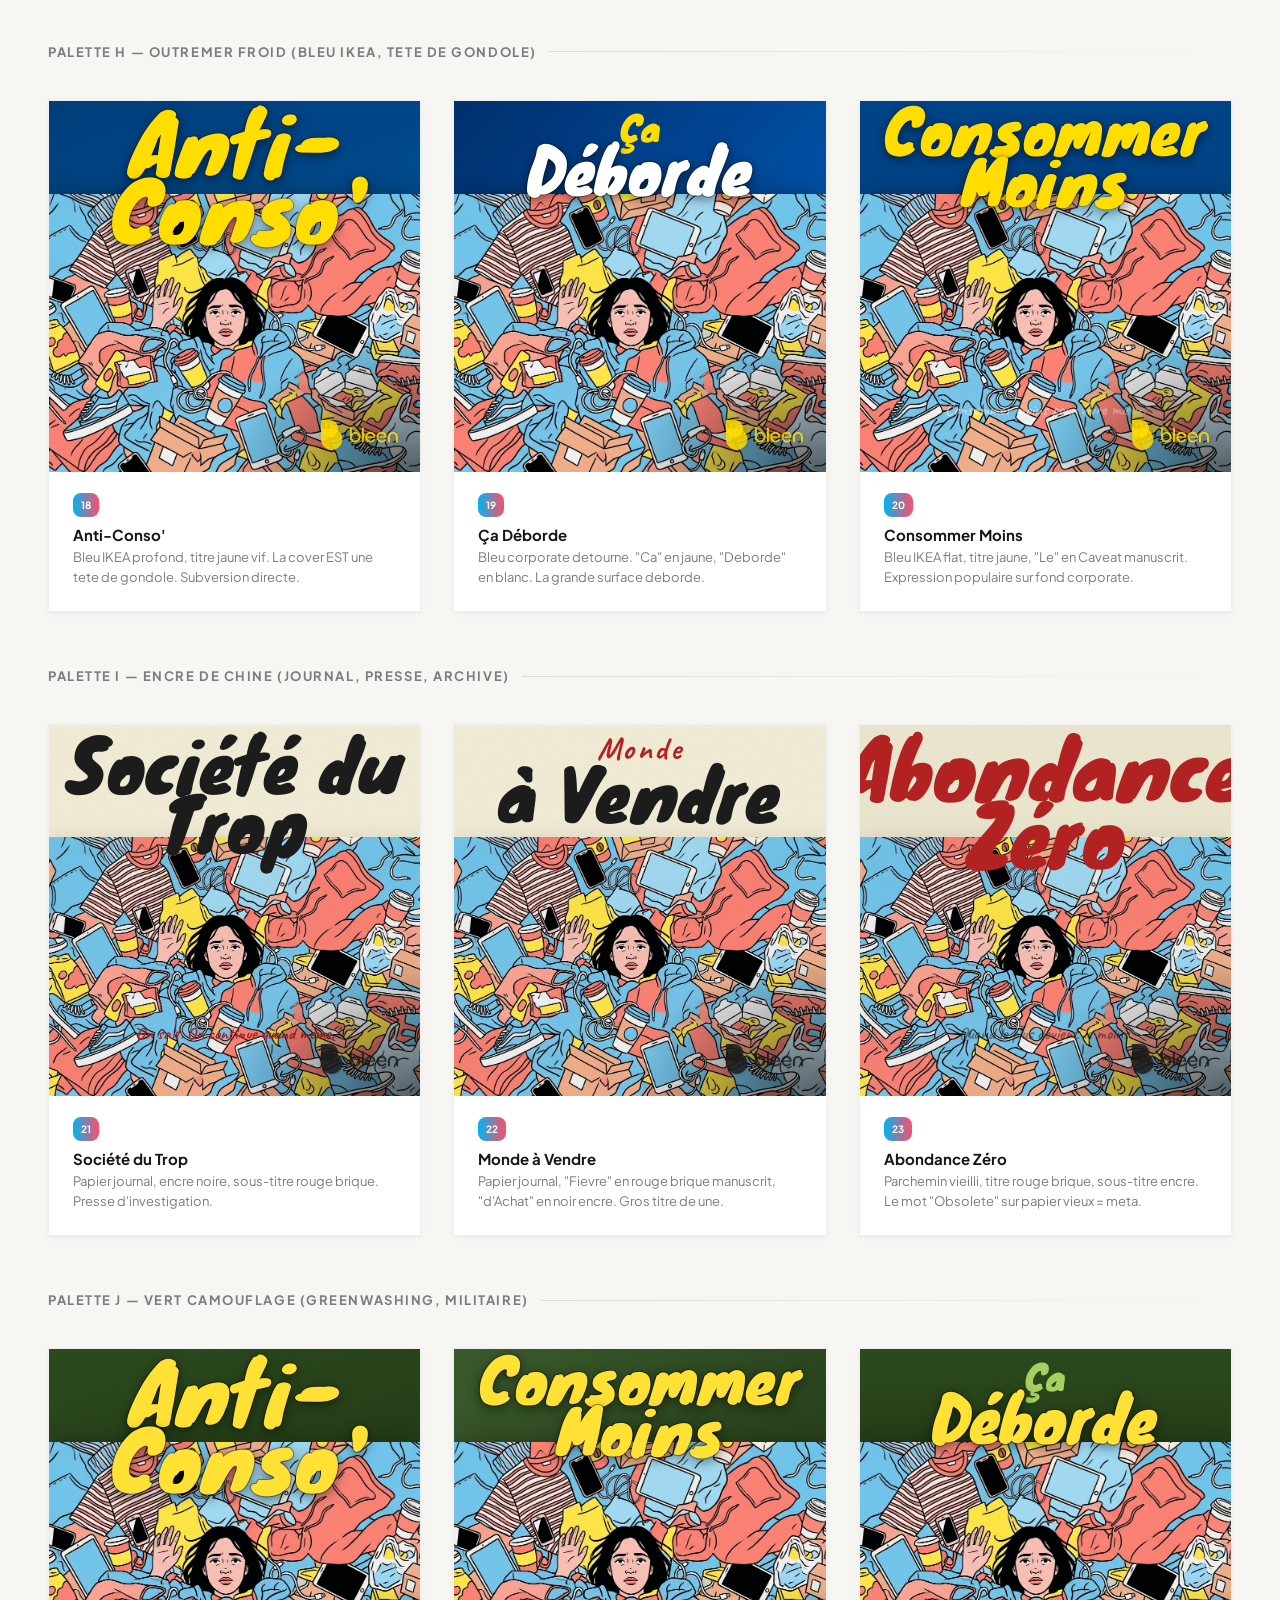
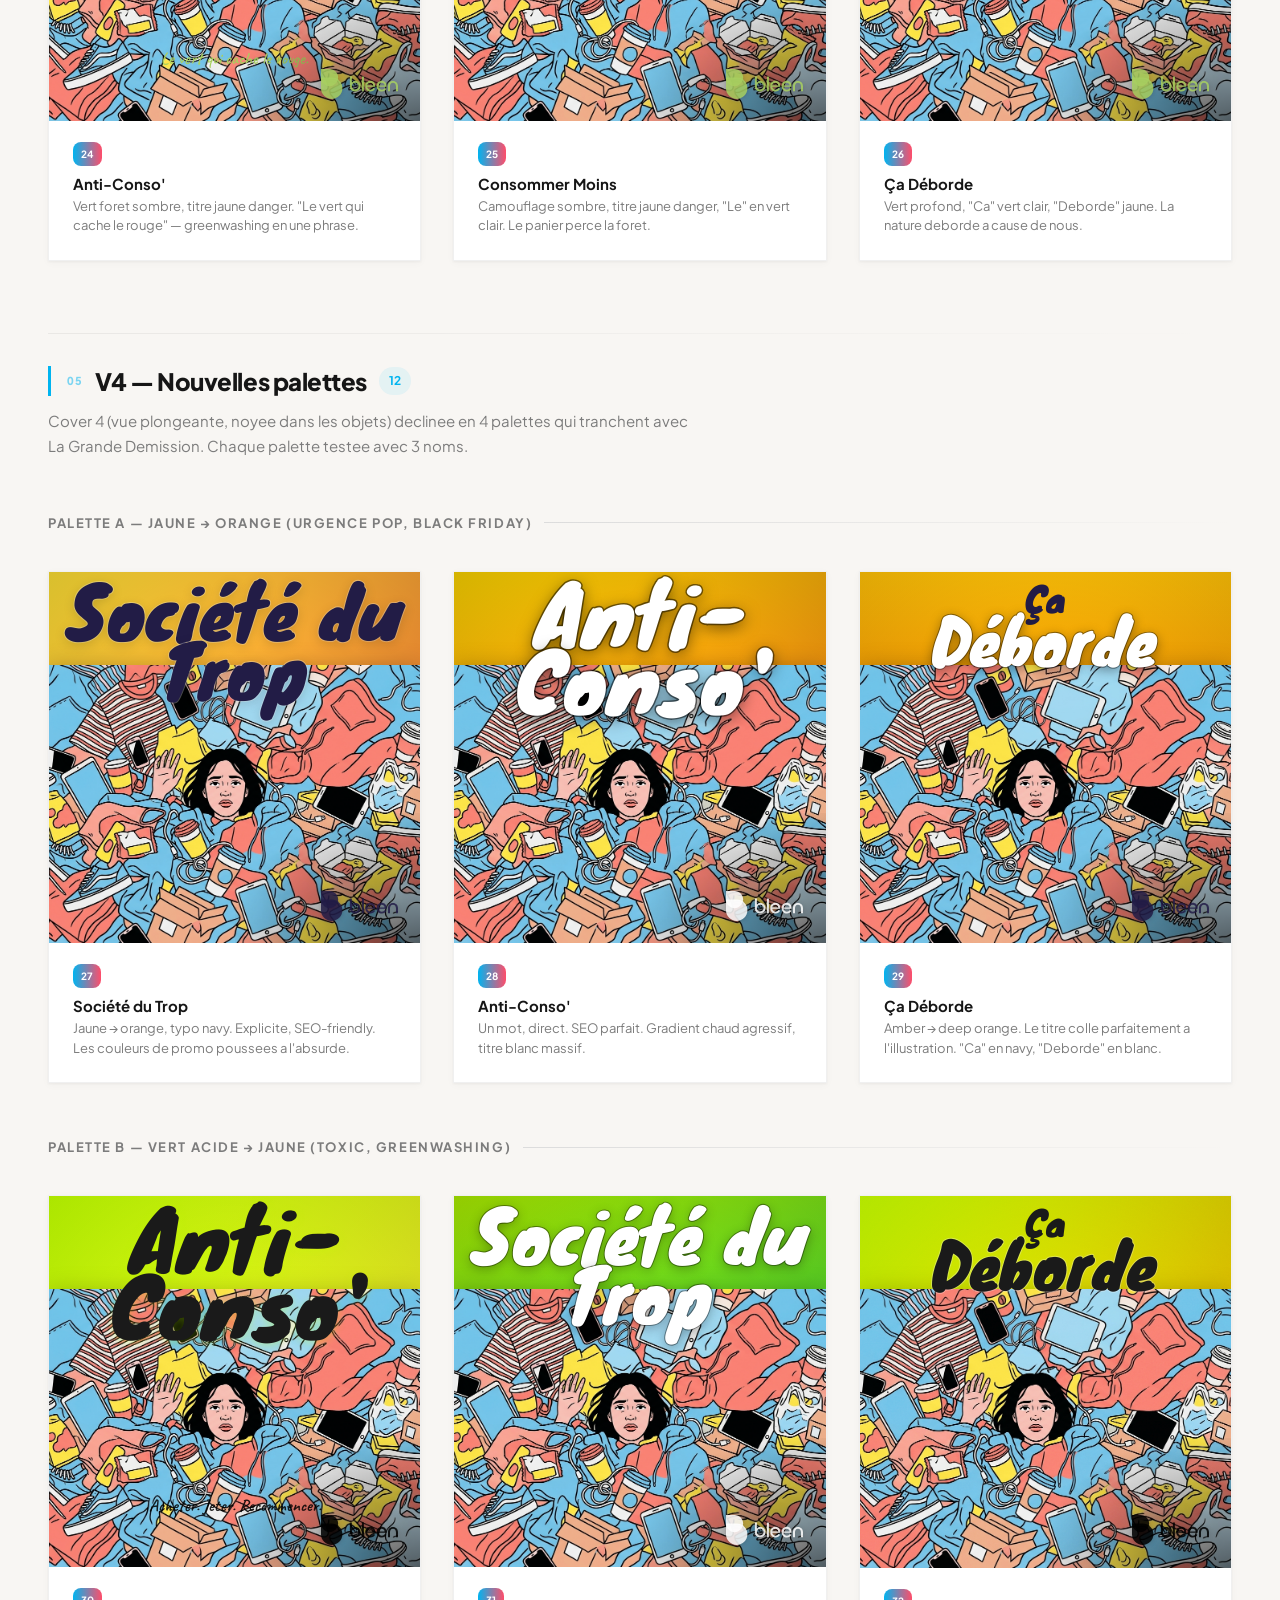
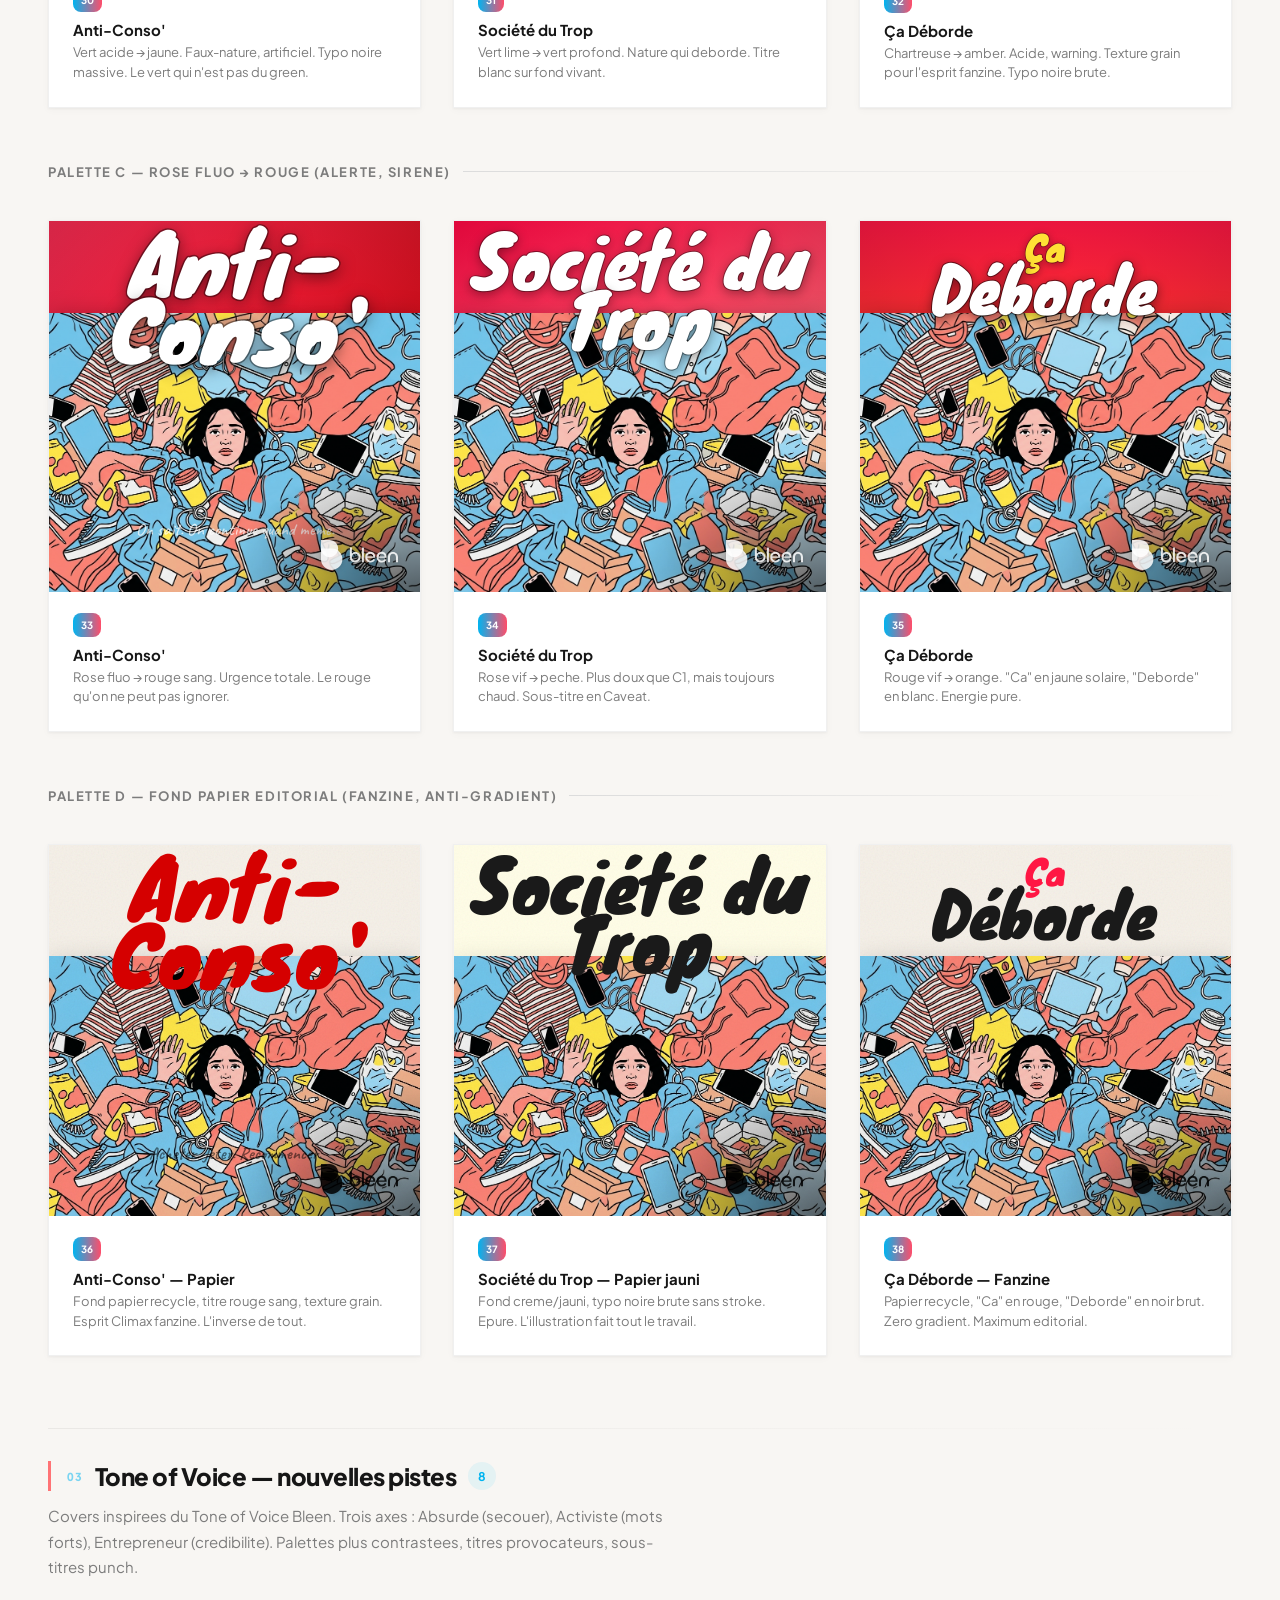
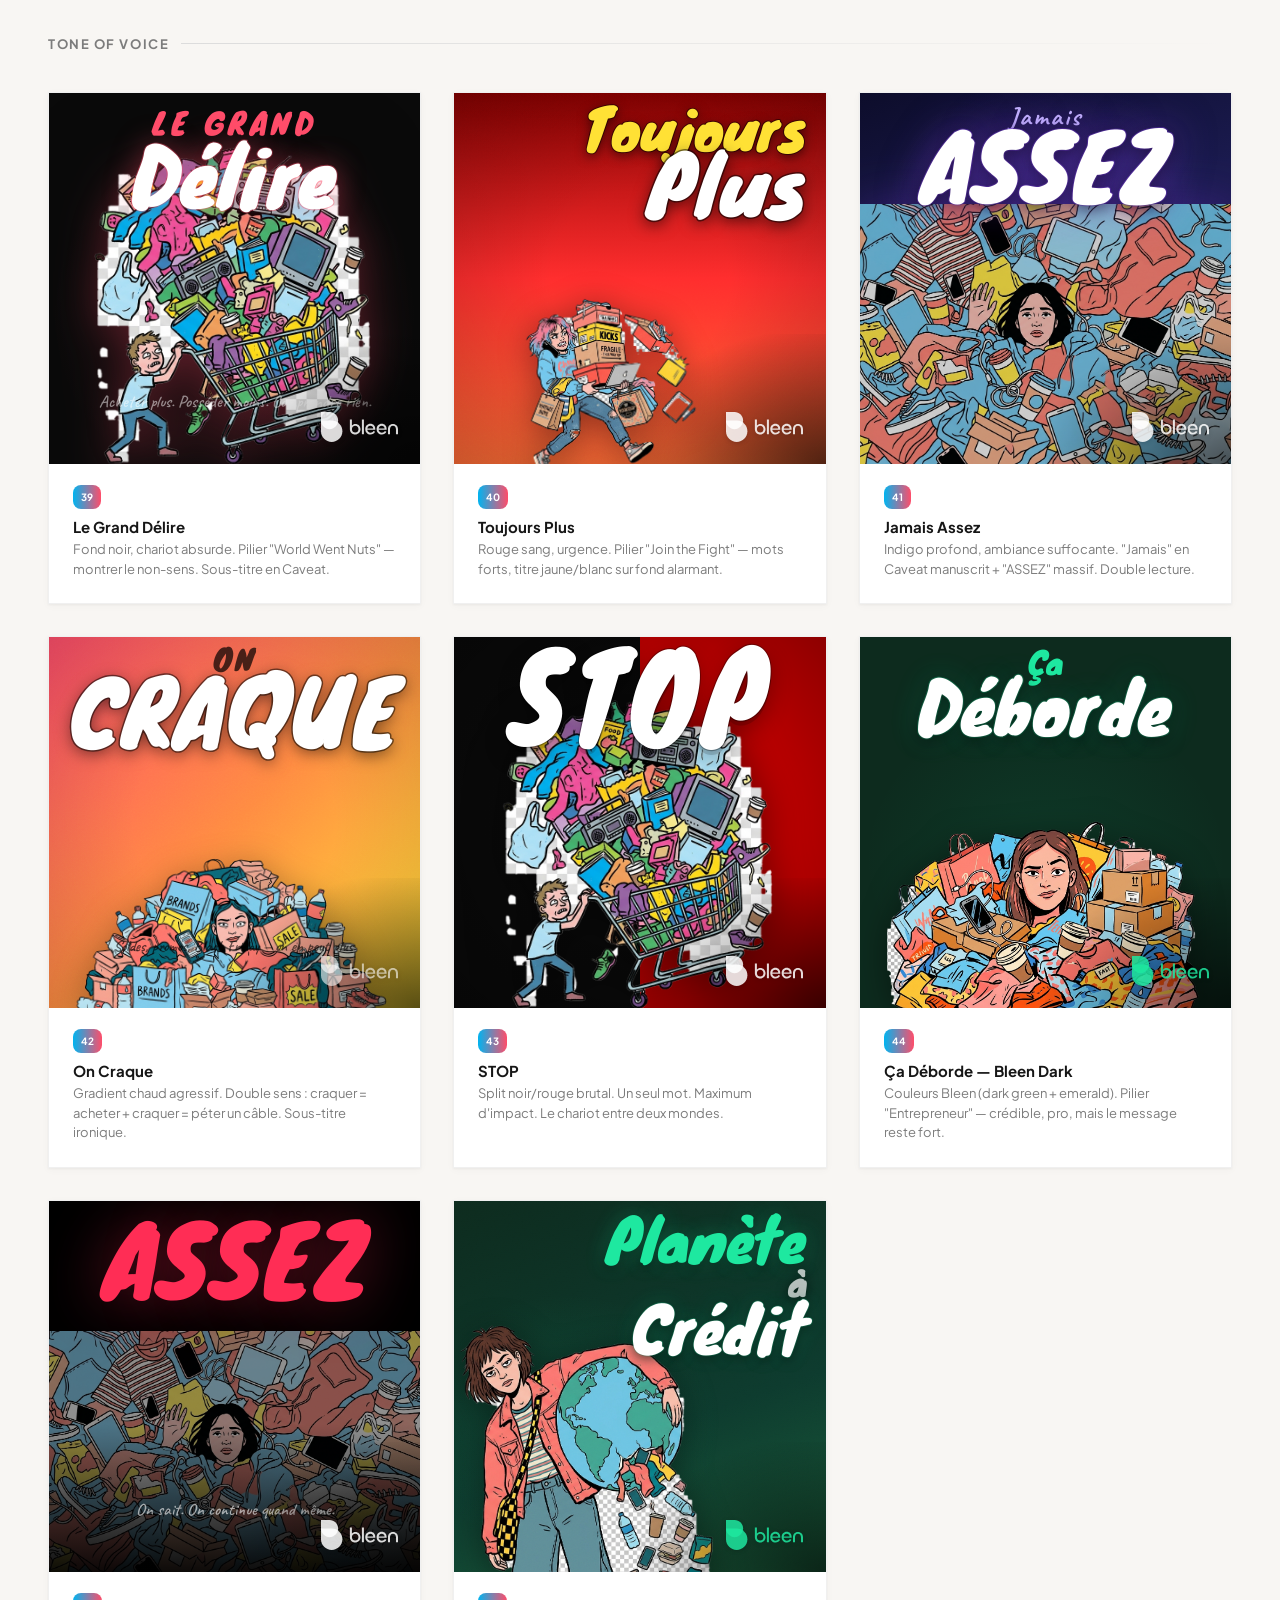
==== commit dc3aeefe: "Strengthen text-stroke on podcast covers V7-4, V7-5, V7-6 Add visible contour to all title text for " ====
--- a/La conso/index.html
+++ b/La conso/index.html
@@ -507,8 +507,8 @@
               <img src="images/used/v6/v6-piaf-mariniere-titre.png" alt="" style="position:absolute;top:-10%;left:-45%;width:168%;height:170%;object-fit:cover;z-index:2;filter:drop-shadow(0 4px 14px rgba(0,0,0,0.25));">
               <div style="position:absolute;top:0;left:0;right:0;height:32%;z-index:3;background:linear-gradient(to bottom, rgba(232,57,107,0.85) 35%, transparent 100%);"></div>
               <div style="position:absolute;top:4%;left:0;right:0;z-index:20;text-align:center;">
-                <div style="font-size:clamp(22px,7vw,32px);color:#221C46;font-family:'Knewave',cursive;line-height:0.95;opacity:0.8;">Zero</div>
-                <div style="font-size:clamp(38px,13vw,60px);color:#221C46;font-family:'Knewave',cursive;line-height:0.82;margin-top:-1px;-webkit-text-stroke:1.5px rgba(255,245,225,0.4);paint-order:stroke fill;">Superflu</div>
+                <div style="font-size:clamp(22px,7vw,32px);color:#221C46;font-family:'Knewave',cursive;line-height:0.95;-webkit-text-stroke:2px rgba(255,245,225,0.7);paint-order:stroke fill;">Zero</div>
+                <div style="font-size:clamp(38px,13vw,60px);color:#221C46;font-family:'Knewave',cursive;line-height:0.82;margin-top:-1px;-webkit-text-stroke:2.5px rgba(255,245,225,0.75);paint-order:stroke fill;">Superflu</div>
               </div>
               <div style="position:absolute;bottom:0;right:0;width:50%;height:30%;z-index:14;background:radial-gradient(ellipse at 100% 100%, rgba(0,0,0,0.5) 0%, transparent 75%);pointer-events:none;"></div>
               <div class="cover-logo"><svg viewBox="0 0 720 280"><use href="#bleen-logo"/></svg></div>
@@ -528,8 +528,8 @@
               <img src="images/used/v6/v6-piaf-mariniere-titre.png" alt="" style="position:absolute;top:-10%;left:-45%;width:168%;height:170%;object-fit:cover;z-index:2;filter:drop-shadow(0 4px 14px rgba(0,0,0,0.2)) saturate(1.05);">
               <div style="position:absolute;top:0;left:0;right:0;height:30%;z-index:3;background:linear-gradient(to bottom, rgba(255,245,225,0.9) 30%, transparent 100%);"></div>
               <div style="position:absolute;top:3%;left:0;right:0;z-index:20;text-align:center;">
-                <div style="font-size:clamp(22px,7vw,30px);color:#8B2252;font-family:'Knewave',cursive;line-height:0.95;">La Vie</div>
-                <div style="font-size:clamp(38px,13vw,58px);color:#E8396B;font-family:'Knewave',cursive;line-height:0.82;margin-top:0;-webkit-text-stroke:1px rgba(139,34,82,0.3);paint-order:stroke fill;">en Sobre</div>
+                <div style="font-size:clamp(22px,7vw,30px);color:#8B2252;font-family:'Knewave',cursive;line-height:0.95;-webkit-text-stroke:2px rgba(255,255,255,0.65);paint-order:stroke fill;">La Vie</div>
+                <div style="font-size:clamp(38px,13vw,58px);color:#E8396B;font-family:'Knewave',cursive;line-height:0.82;margin-top:0;-webkit-text-stroke:2.5px rgba(255,255,255,0.6);paint-order:stroke fill;">en Sobre</div>
               </div>
               <div style="position:absolute;bottom:0;right:0;width:50%;height:30%;z-index:14;background:radial-gradient(ellipse at 100% 100%, rgba(0,0,0,0.5) 0%, transparent 75%);pointer-events:none;"></div>
               <div class="cover-logo"><svg viewBox="0 0 720 280"><use href="#bleen-logo"/></svg></div>
@@ -549,8 +549,8 @@
               <img src="images/used/v6/v6-piaf-mariniere-titre.png" alt="" style="position:absolute;top:-10%;left:-45%;width:168%;height:170%;object-fit:cover;z-index:2;filter:drop-shadow(0 5px 18px rgba(232,57,107,0.3));">
               <div style="position:absolute;top:0;left:0;right:0;height:36%;z-index:3;background:linear-gradient(to bottom, rgba(10,10,10,0.92) 38%, transparent 100%);"></div>
               <div style="position:absolute;top:5%;left:0;right:0;z-index:20;text-align:center;">
-                <div style="font-size:clamp(24px,8vw,36px);color:rgba(255,245,225,0.65);font-family:'Knewave',cursive;line-height:0.95;">Juste</div>
-                <div style="font-size:clamp(42px,15vw,68px);color:#FFF5E1;font-family:'Knewave',cursive;line-height:0.8;margin-top:-2px;-webkit-text-stroke:1.5px rgba(232,57,107,0.45);paint-order:stroke fill;">Assez</div>
+                <div style="font-size:clamp(24px,8vw,36px);color:rgba(255,245,225,0.65);font-family:'Knewave',cursive;line-height:0.95;-webkit-text-stroke:2px rgba(232,57,107,0.6);paint-order:stroke fill;">Juste</div>
+                <div style="font-size:clamp(42px,15vw,68px);color:#FFF5E1;font-family:'Knewave',cursive;line-height:0.8;margin-top:-2px;-webkit-text-stroke:2.5px rgba(232,57,107,0.65);paint-order:stroke fill;">Assez</div>
               </div>
               <div style="position:absolute;bottom:0;right:0;width:50%;height:30%;z-index:14;background:radial-gradient(ellipse at 100% 100%, rgba(0,0,0,0.5) 0%, transparent 75%);pointer-events:none;"></div>
               <div class="cover-logo"><svg viewBox="0 0 720 280"><use href="#bleen-logo"/></svg></div>
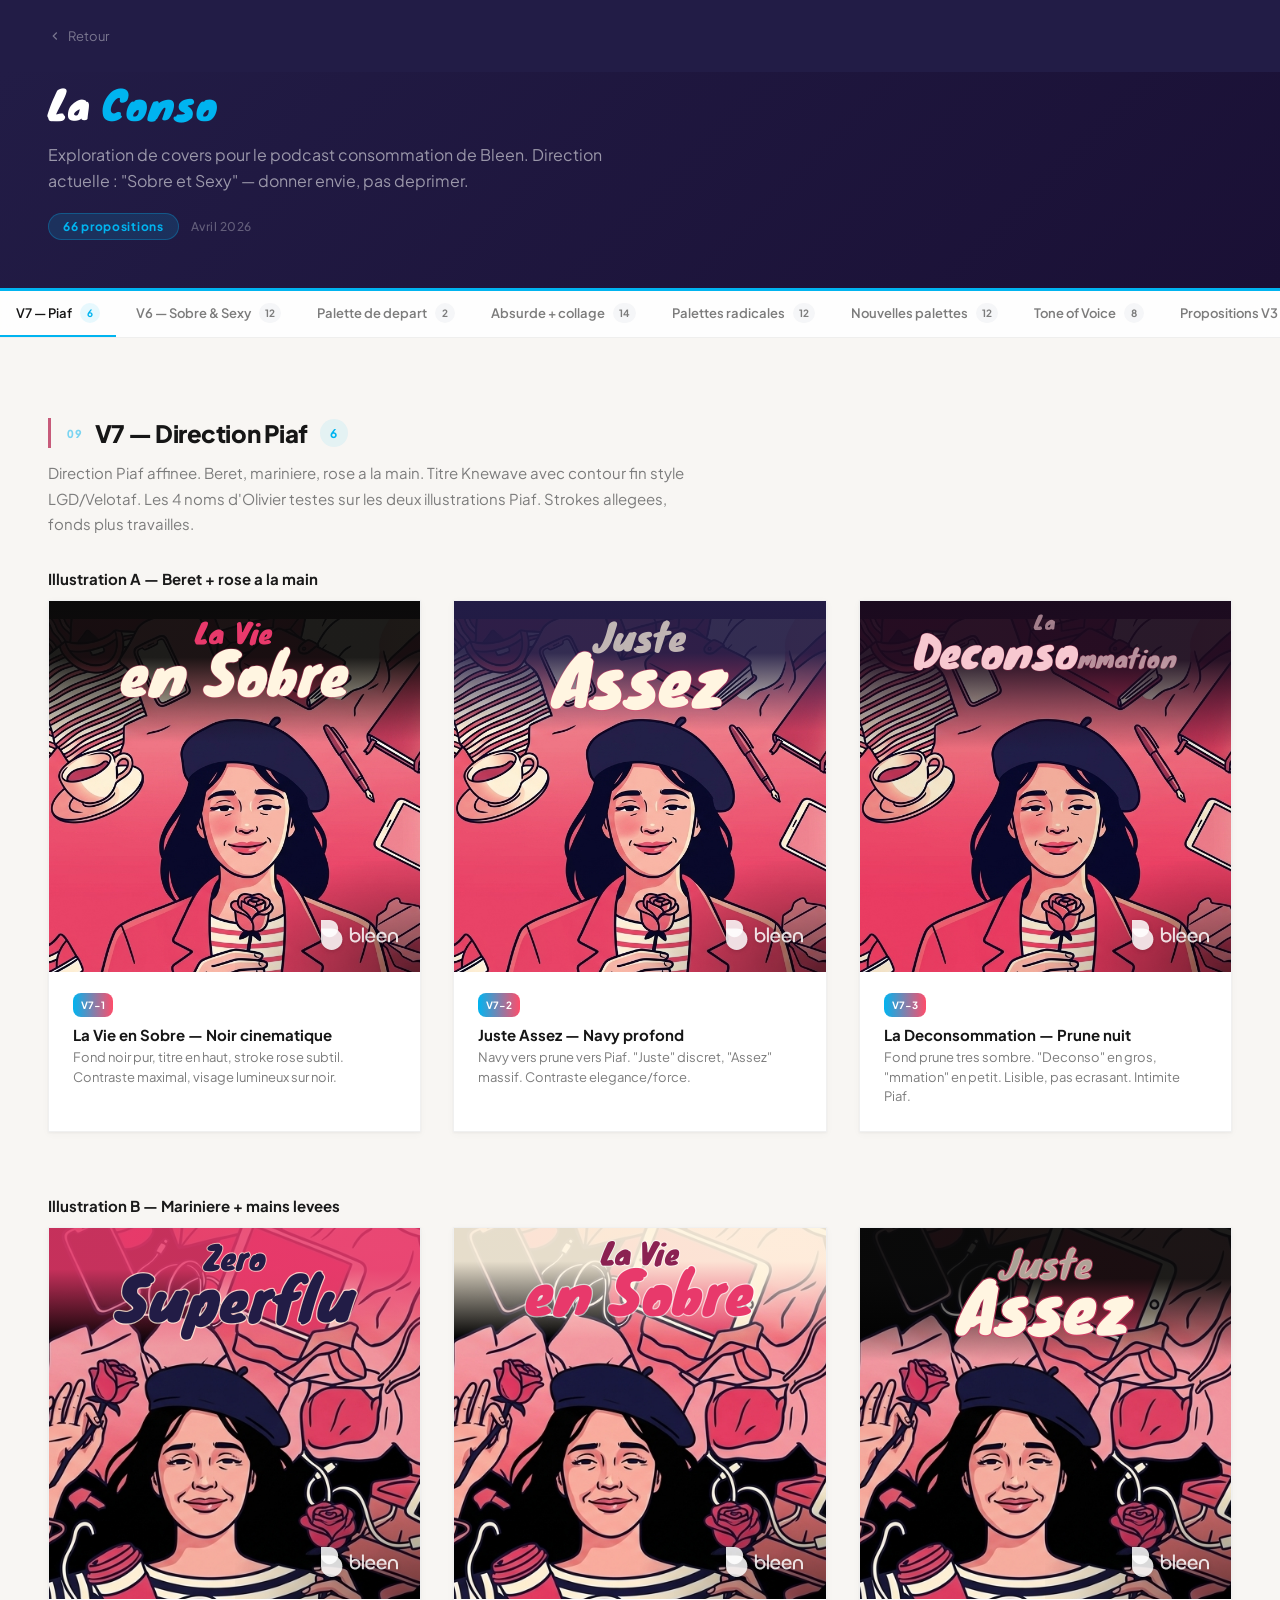
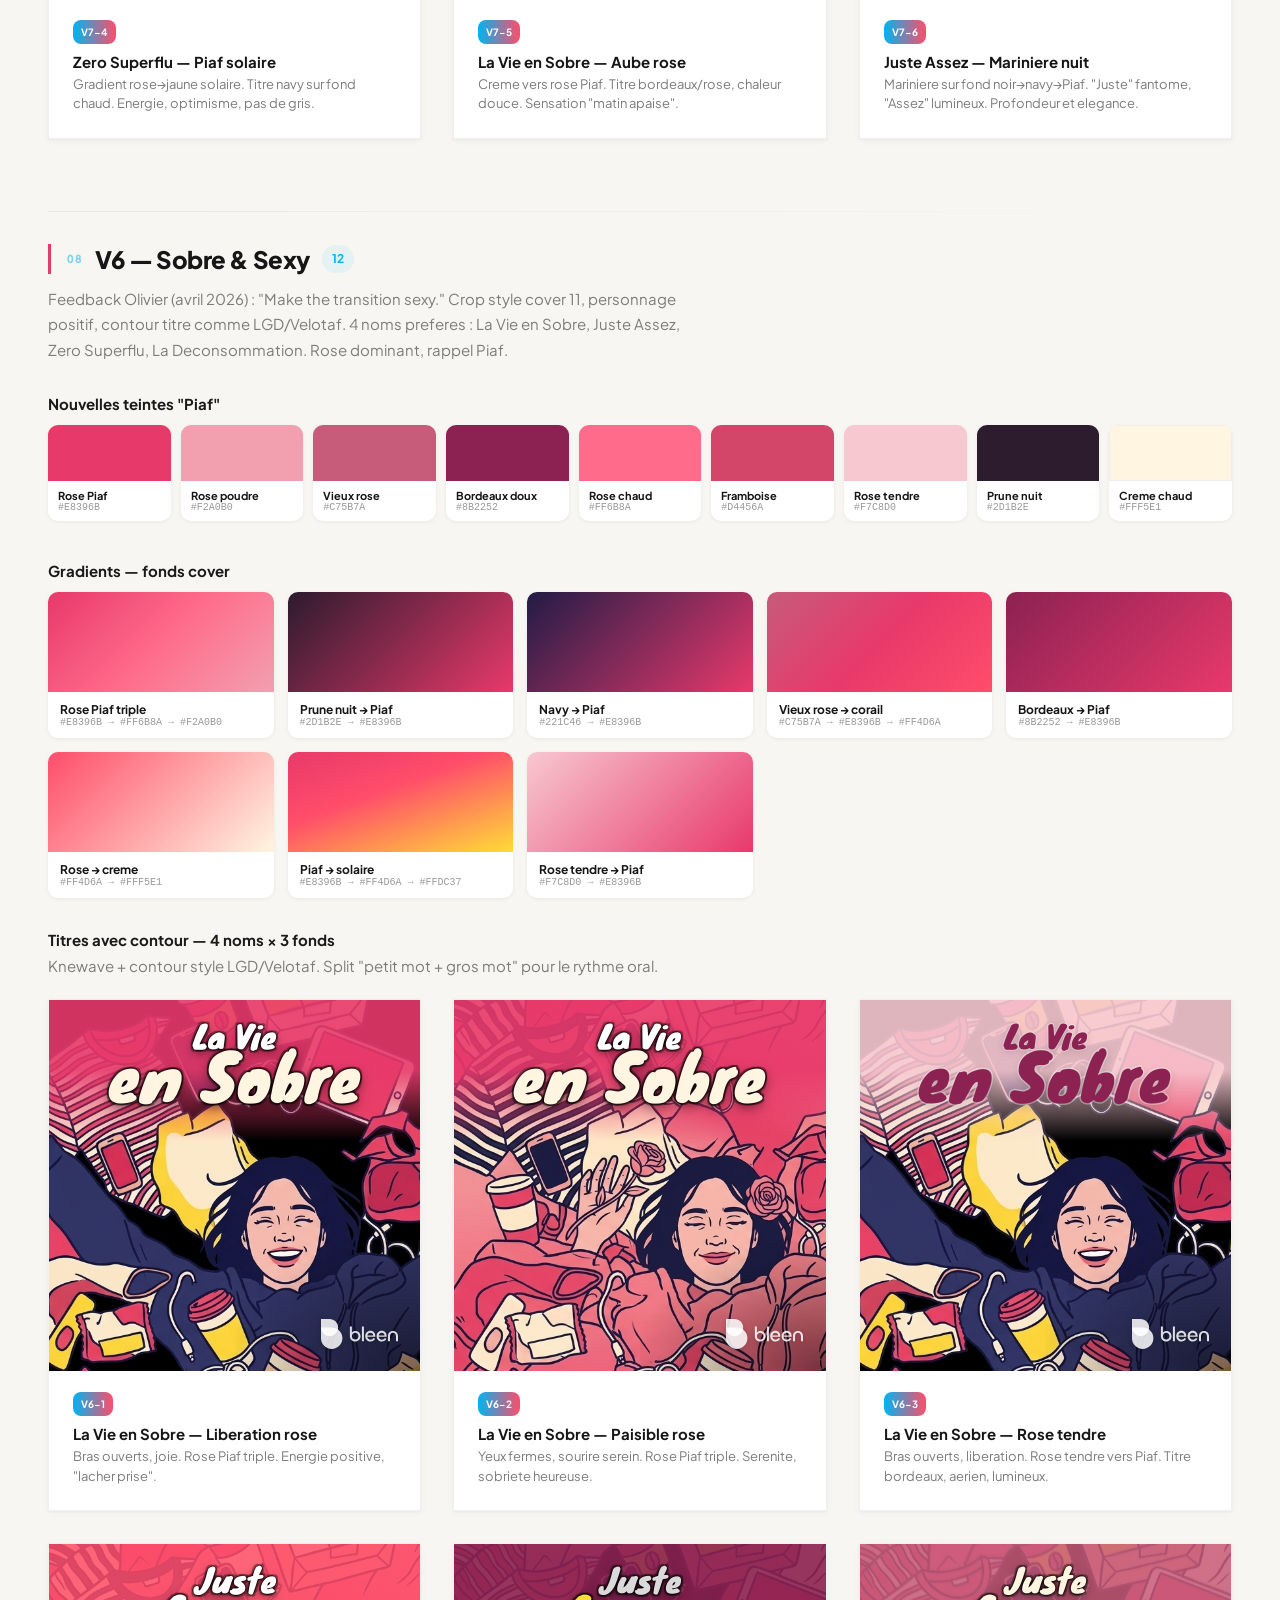
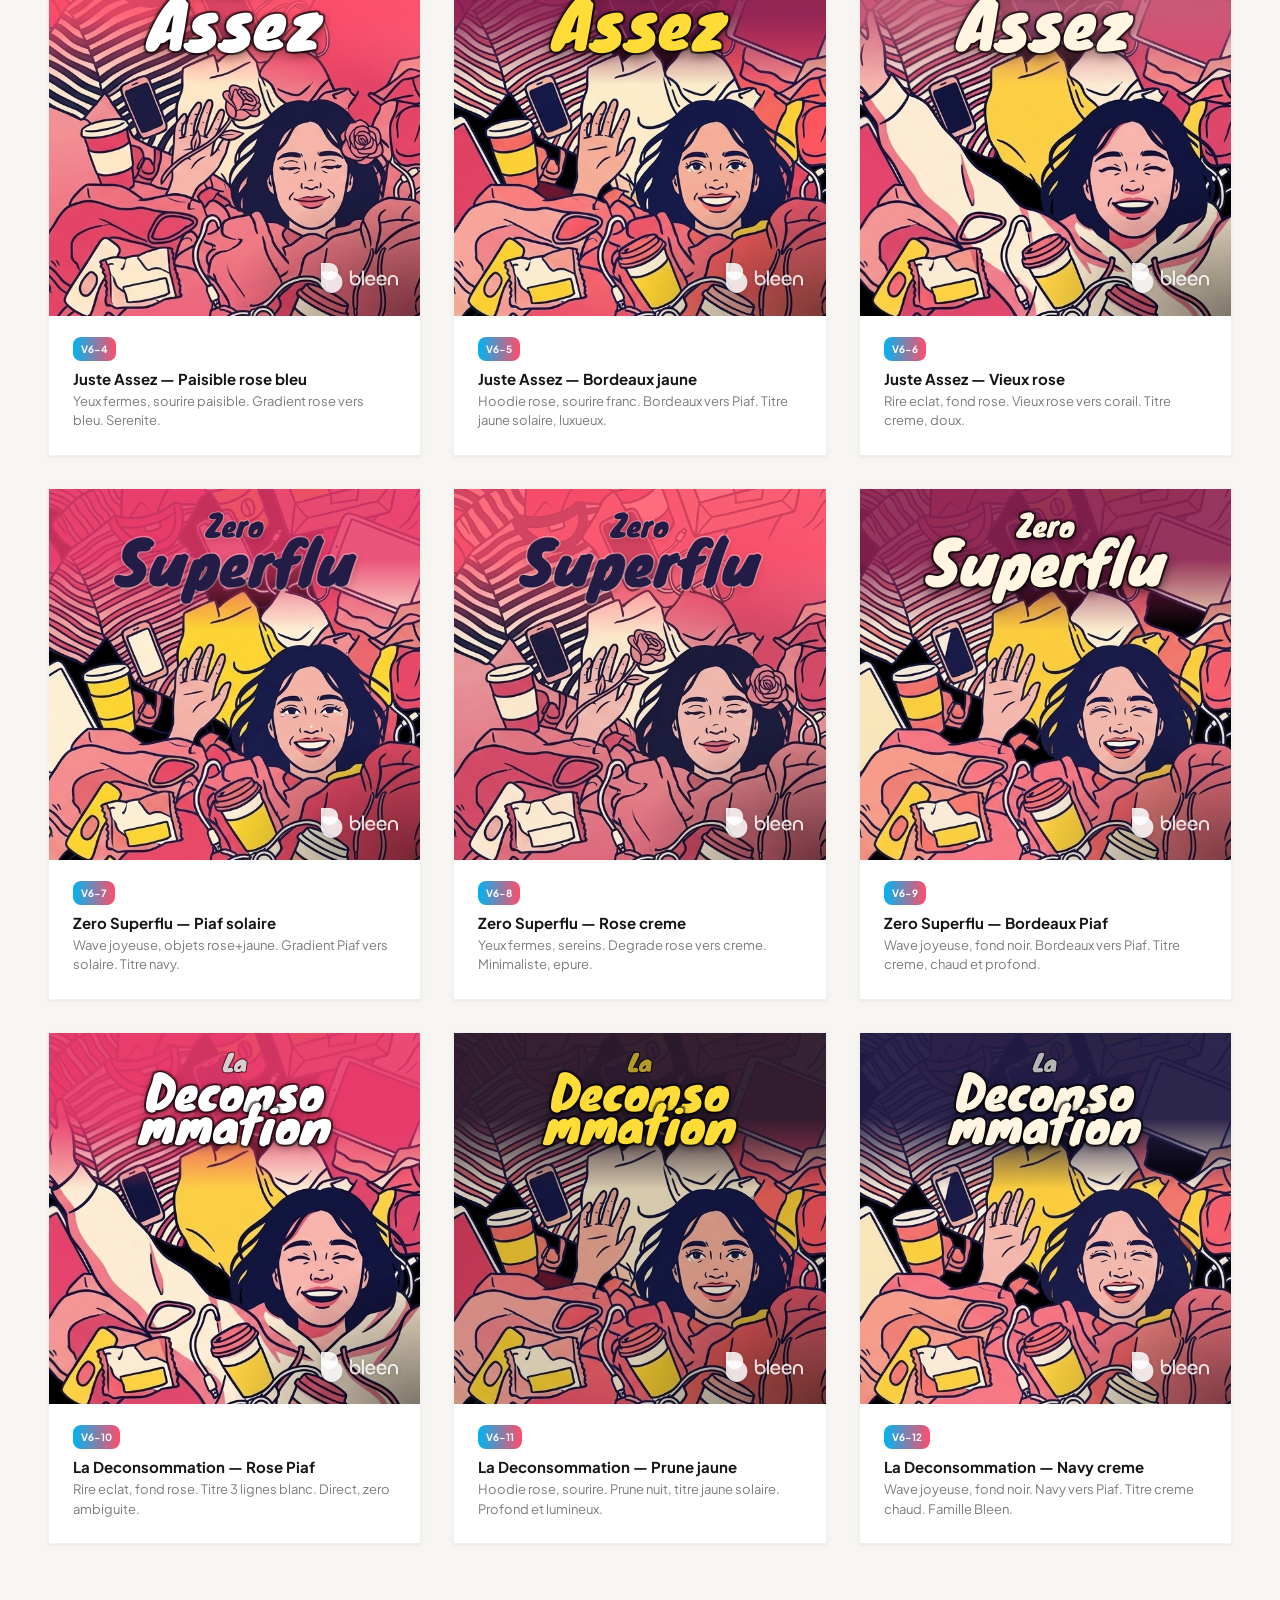
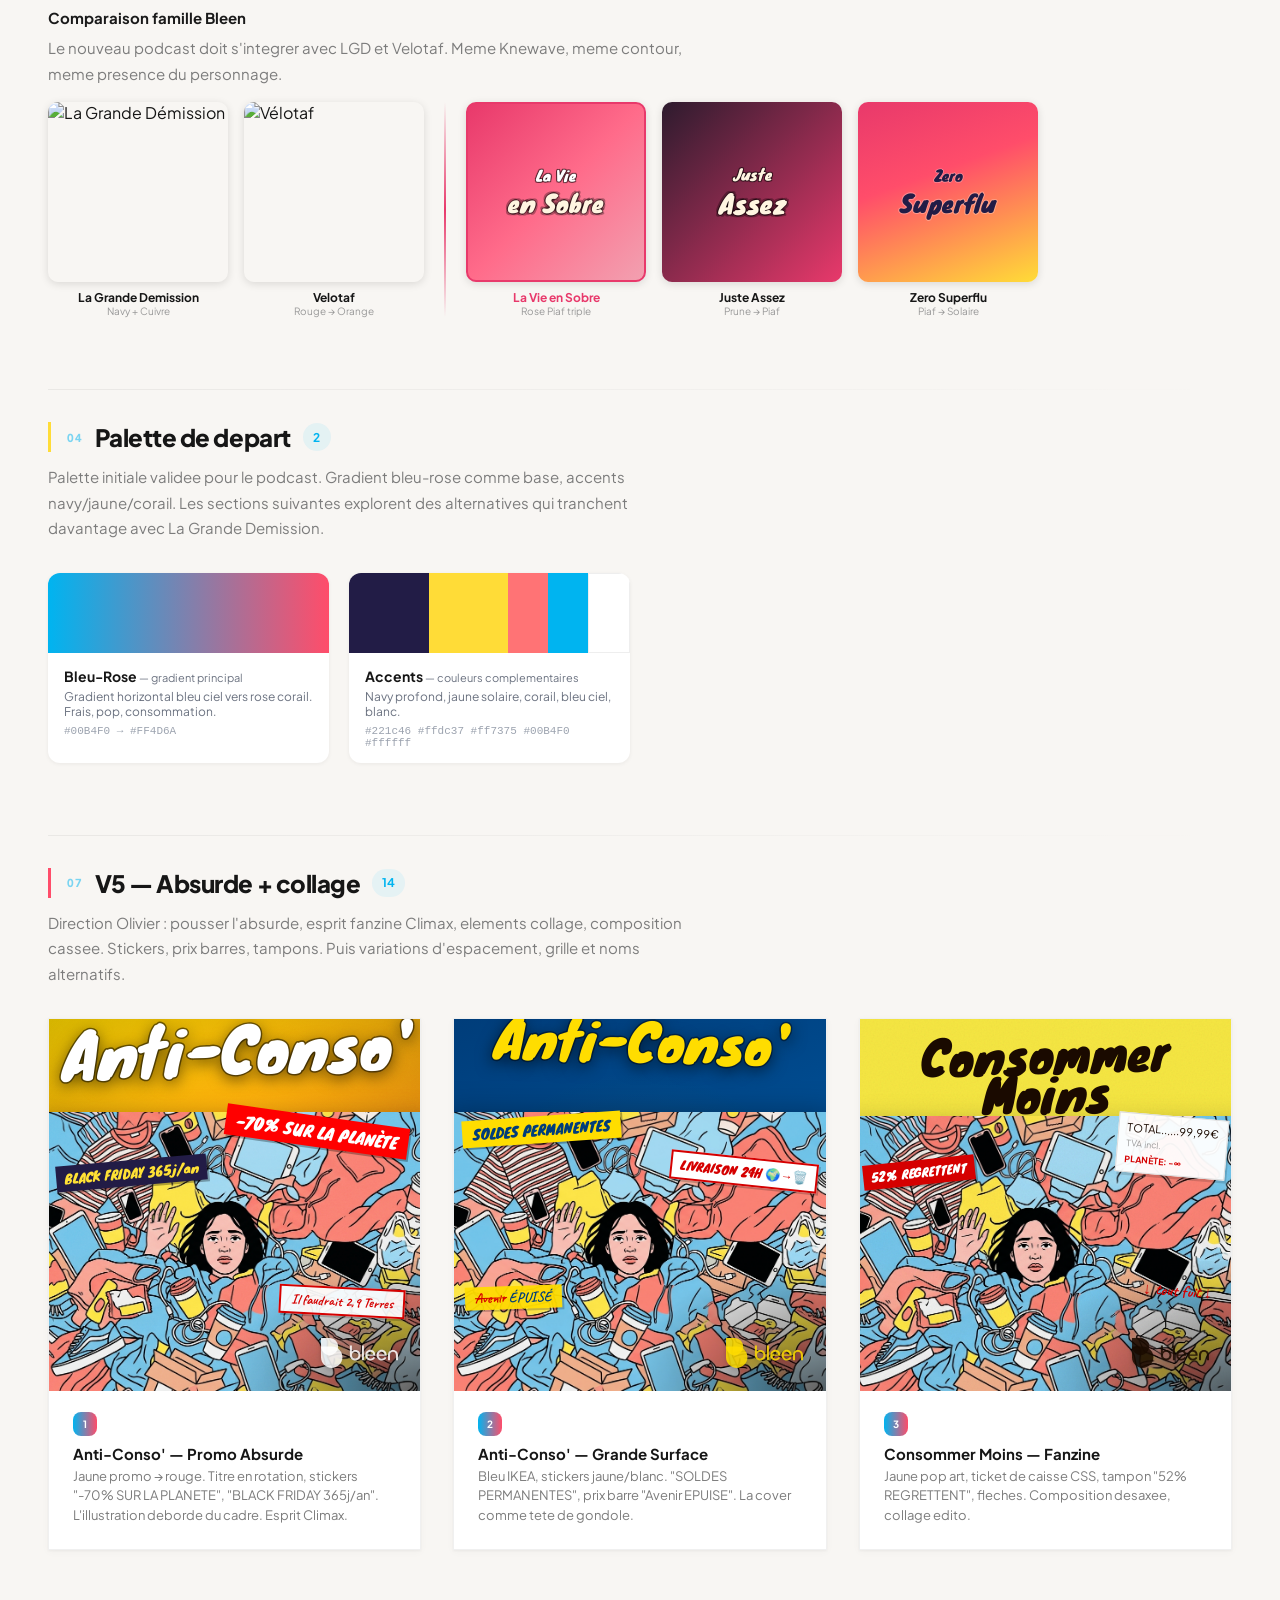
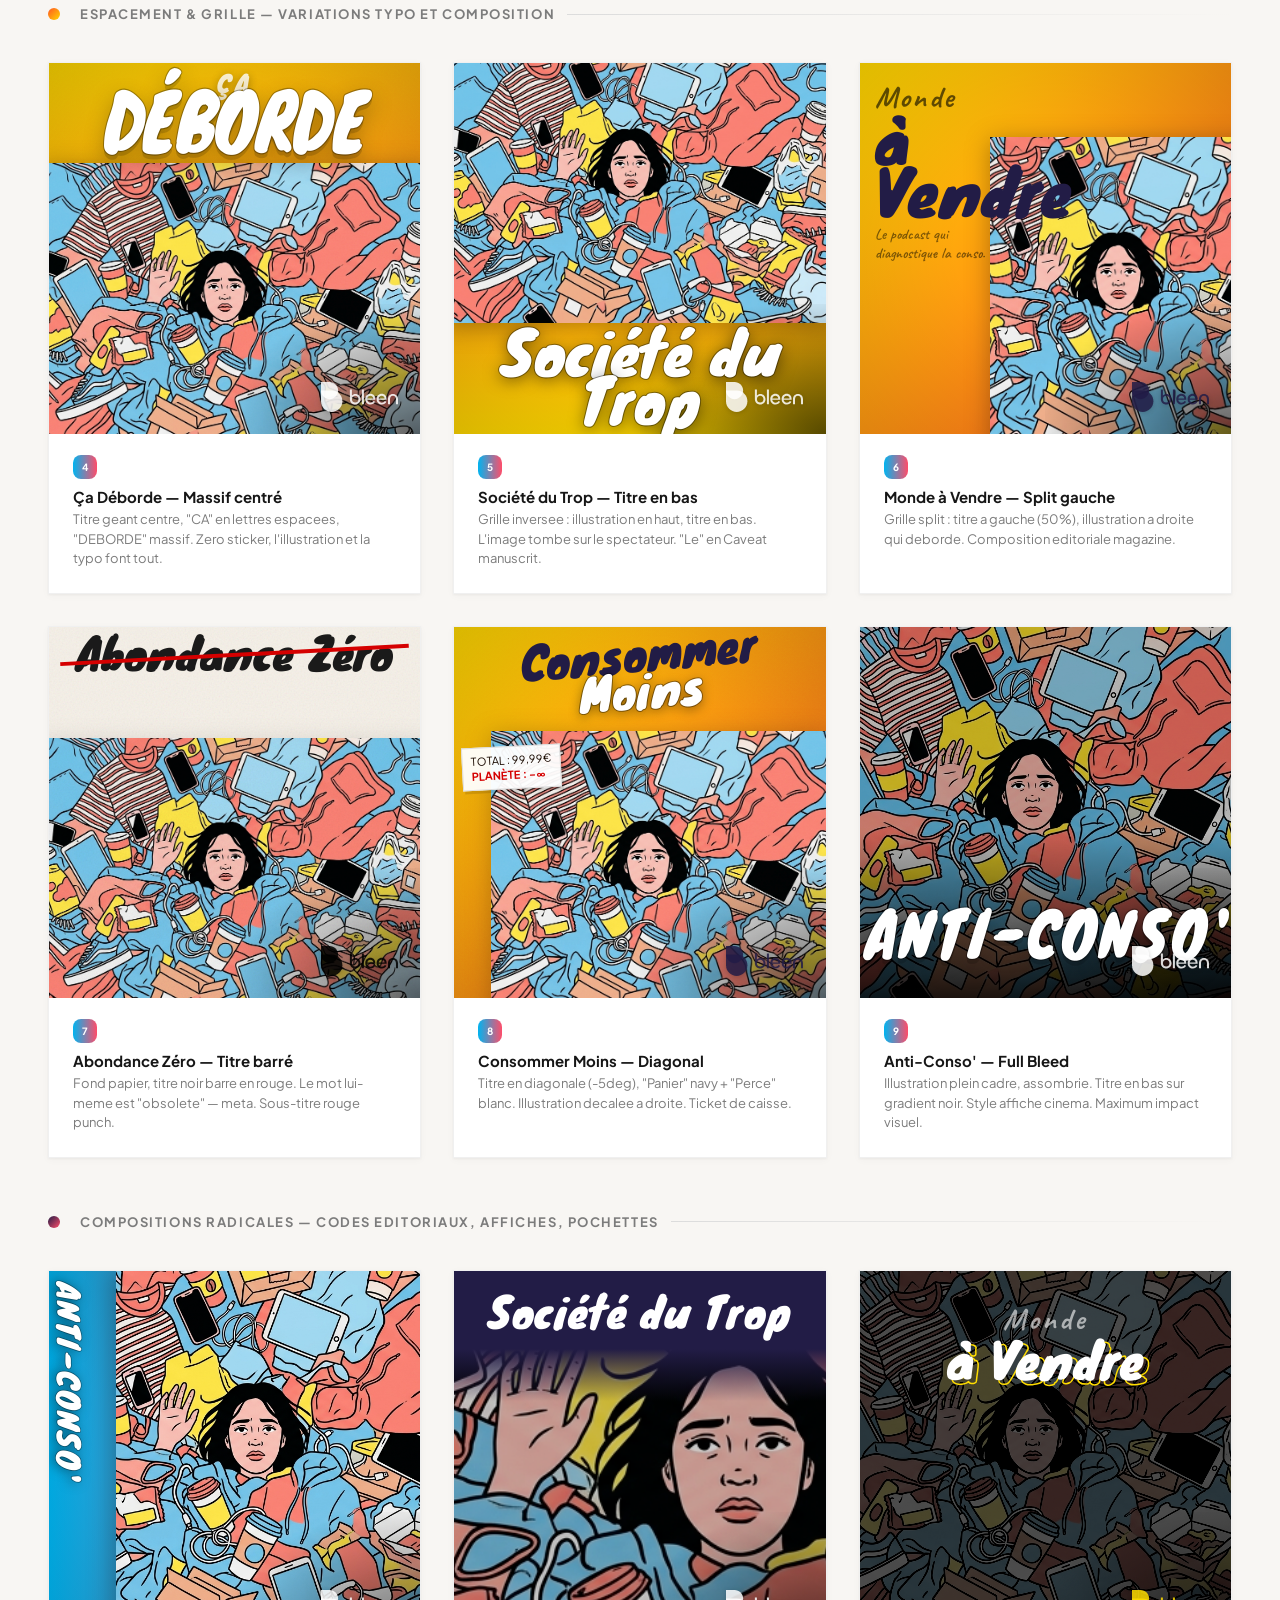
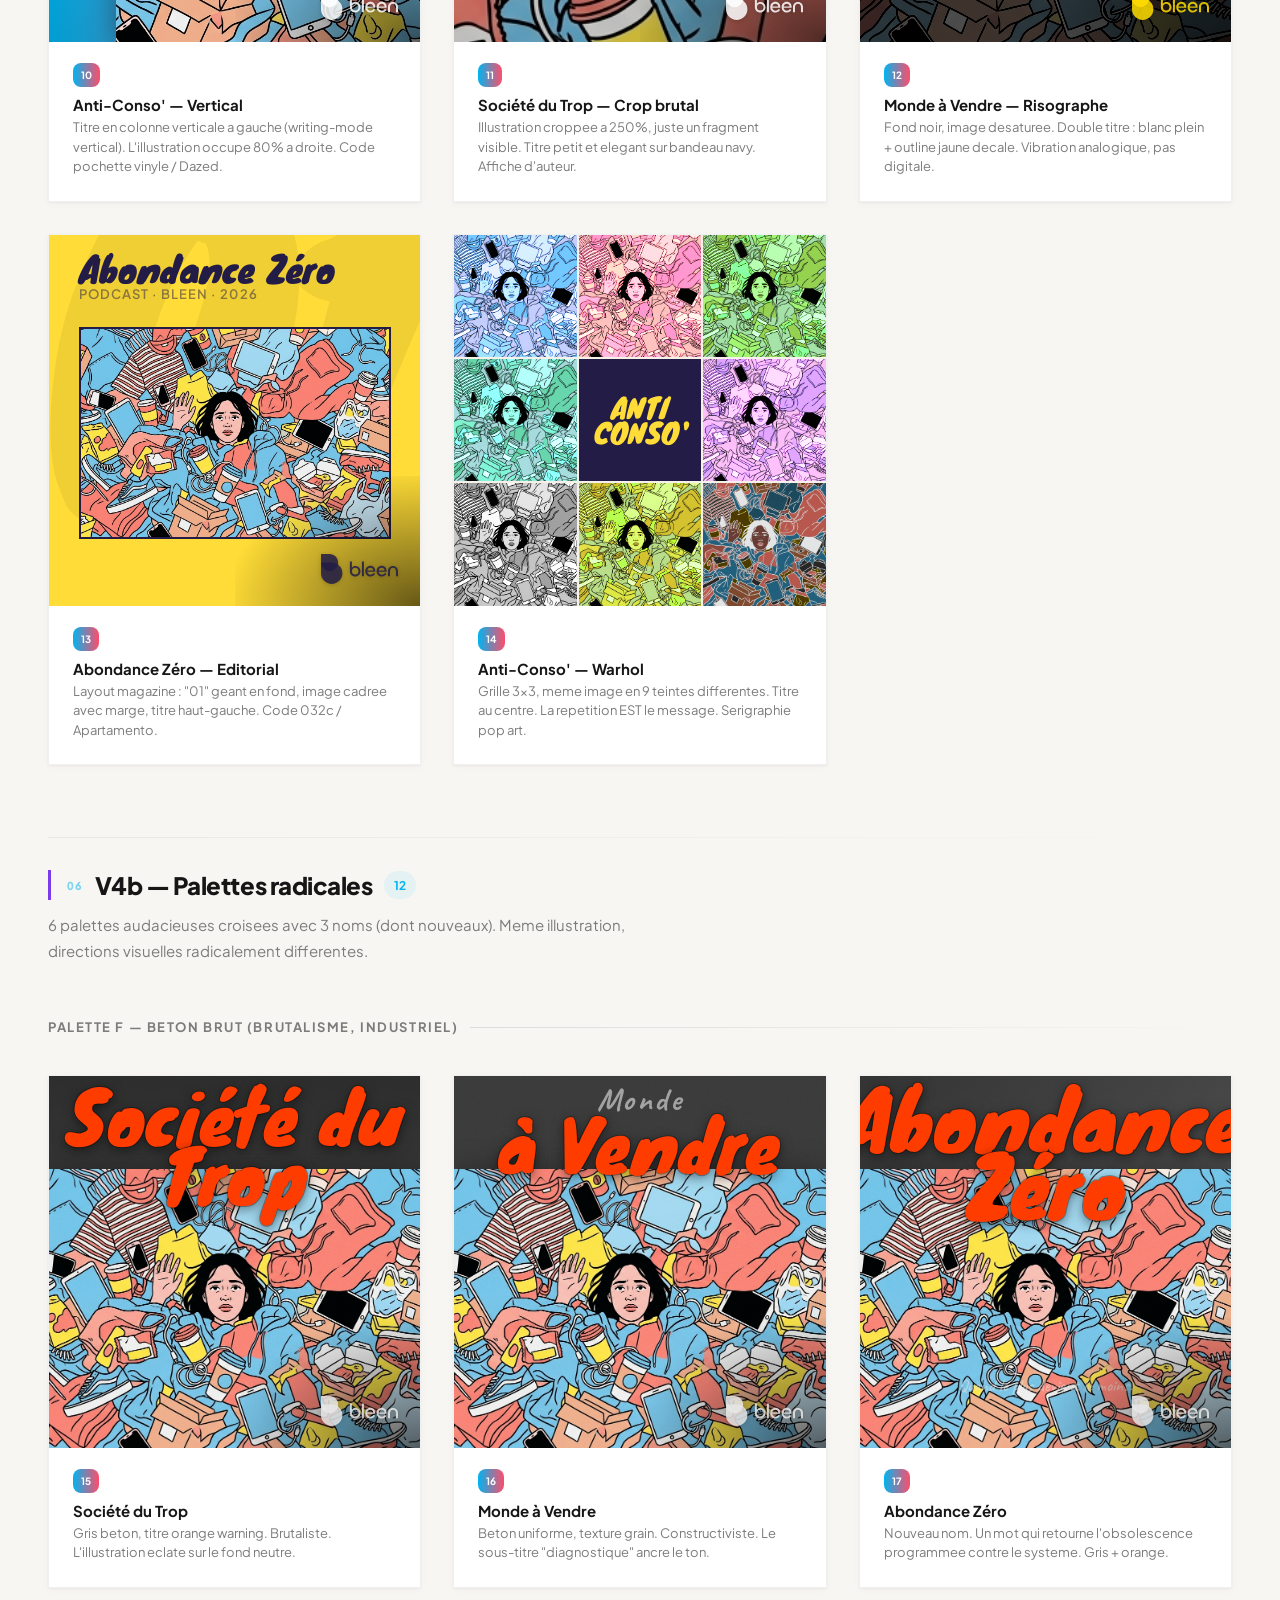
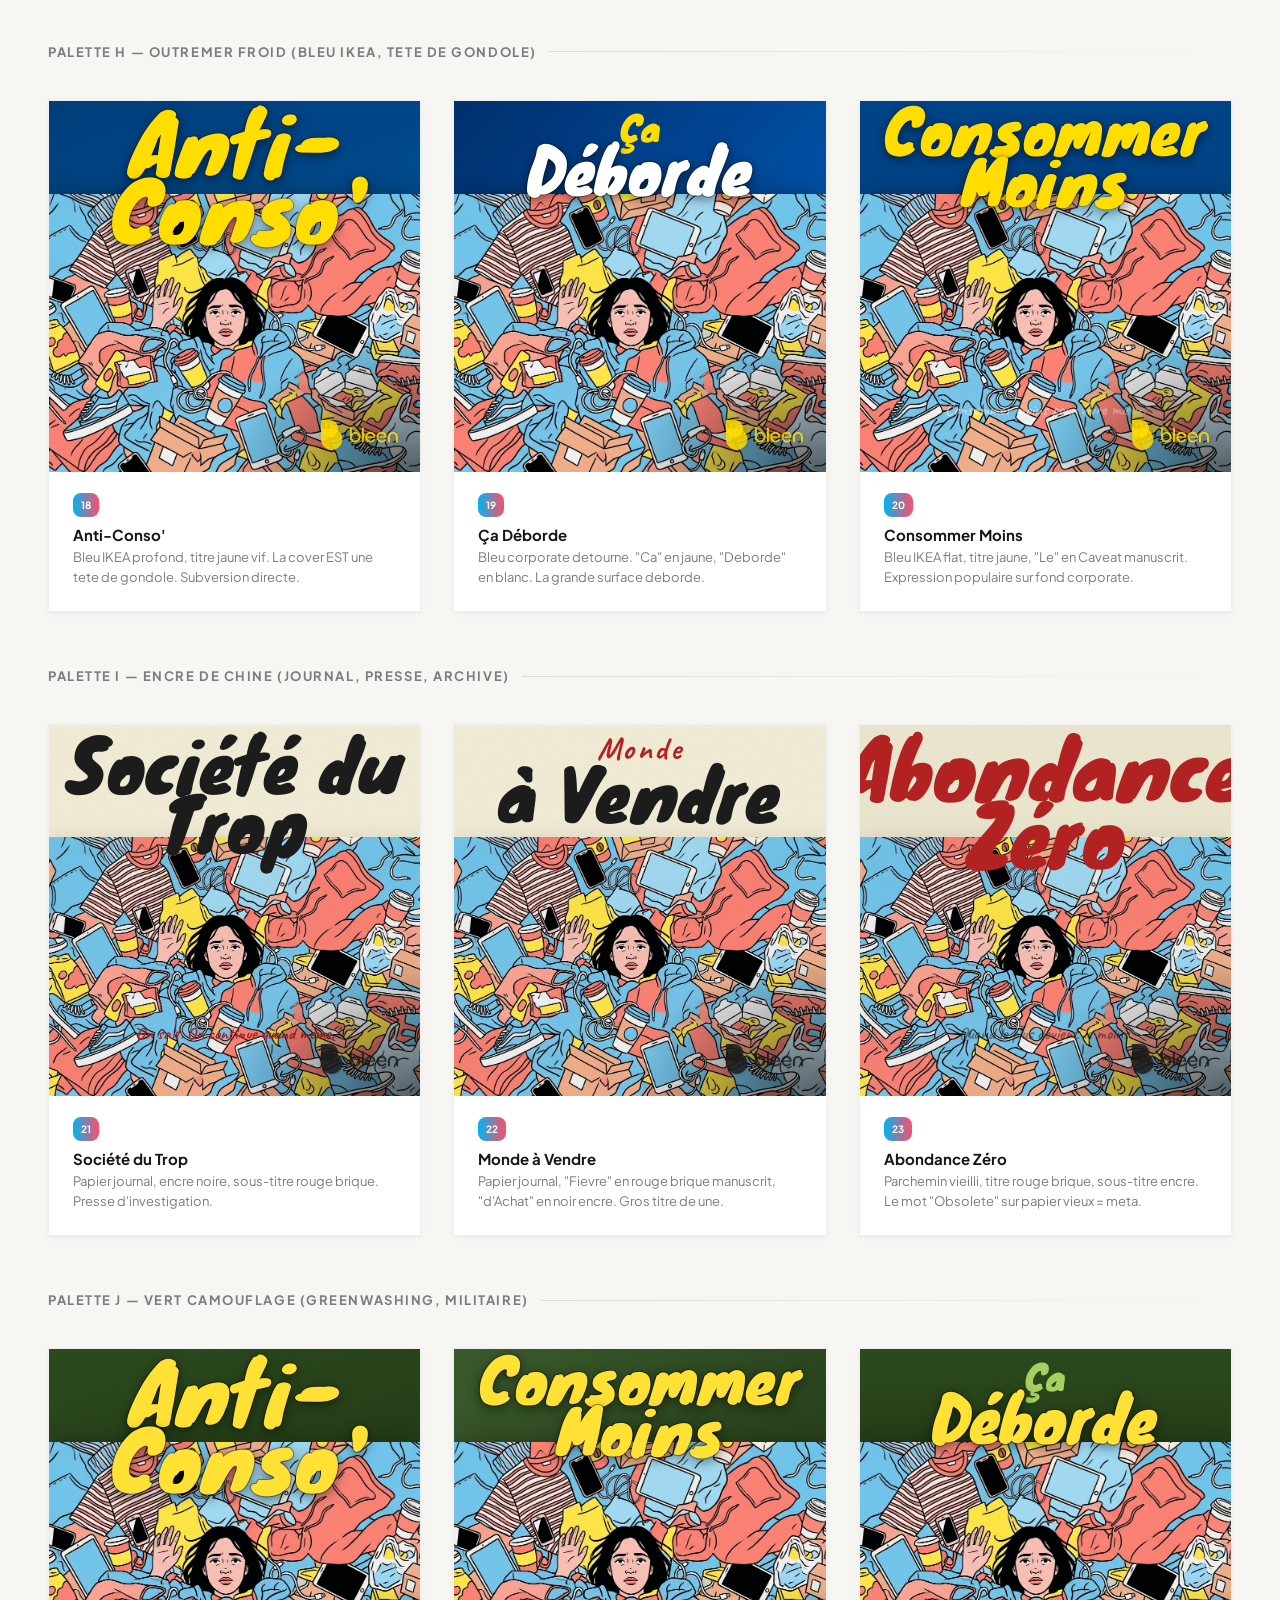
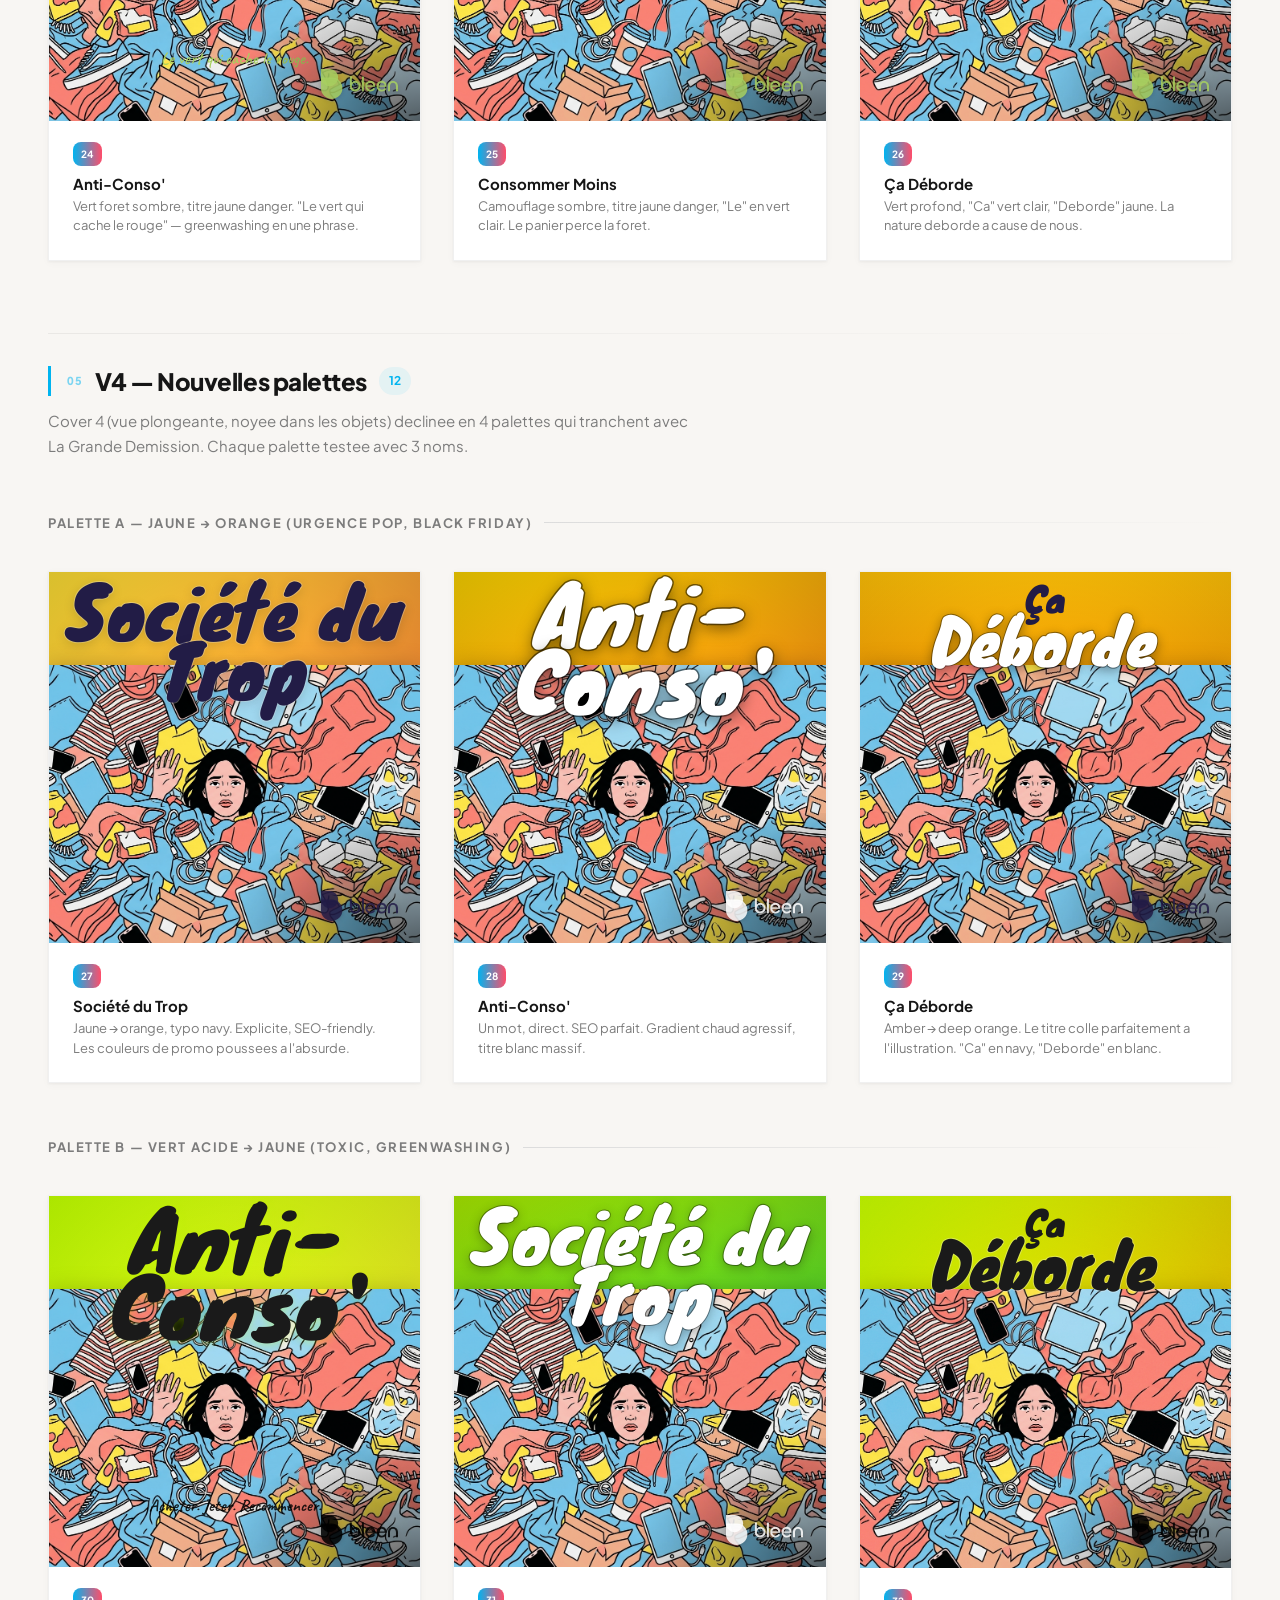
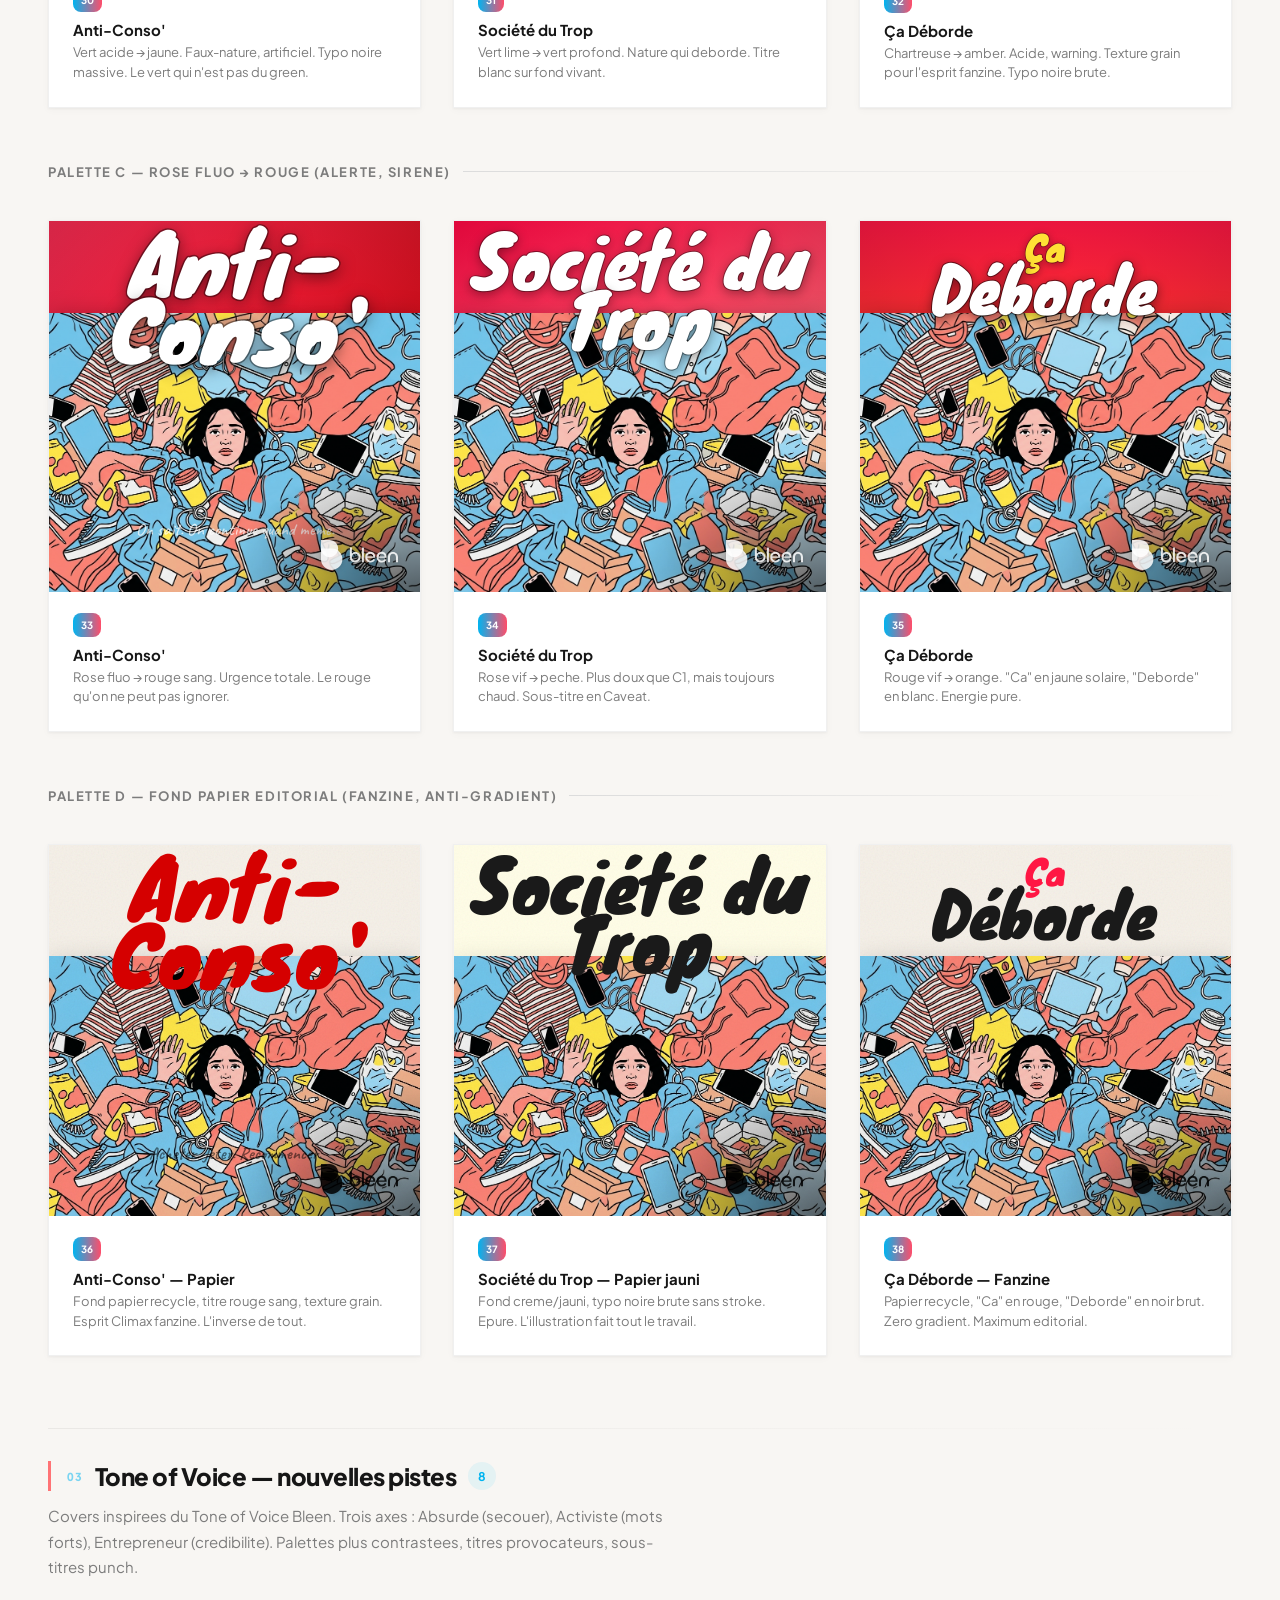
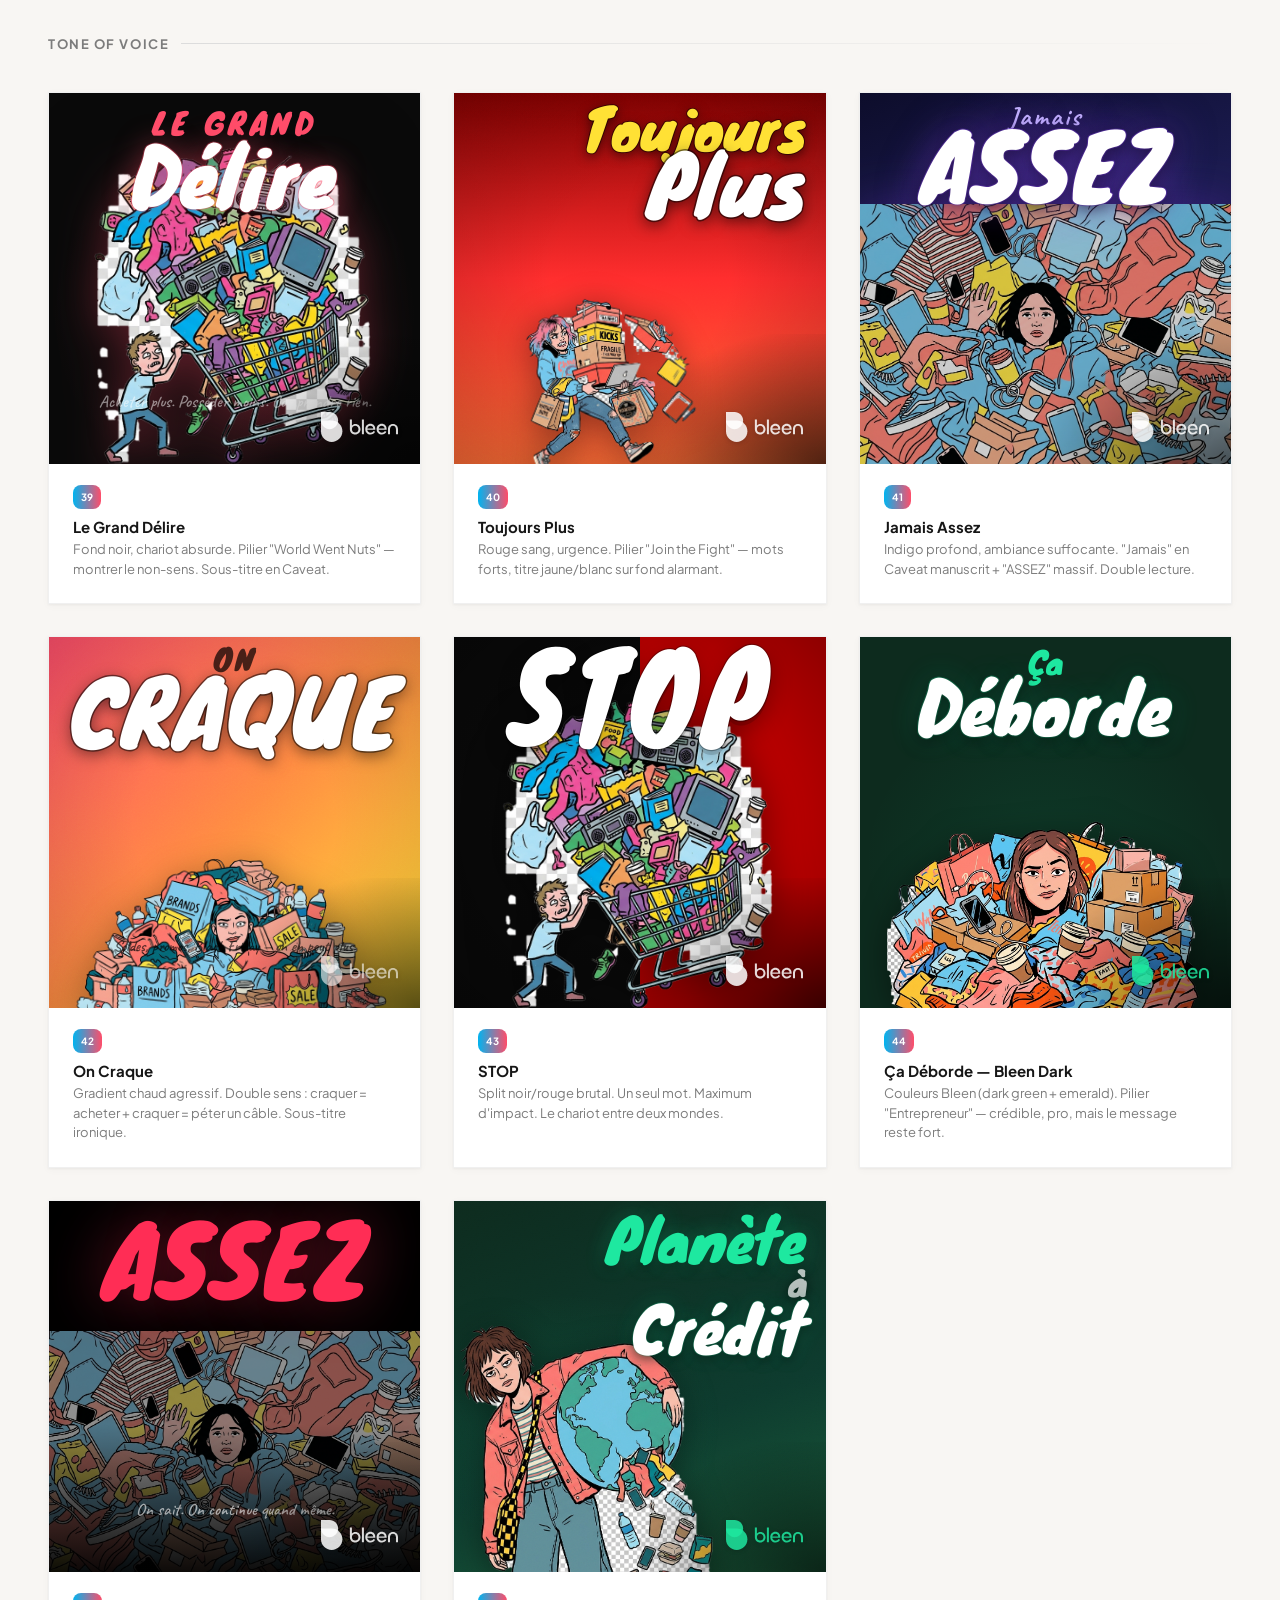
==== commit faab215e: "Normalize Bleen logo to white on all V6 covers Remove custom color overrides on V6-3, V6-7, V6-8 cov" ====
--- a/La conso/index.html
+++ b/La conso/index.html
@@ -716,7 +716,7 @@
                 <div style="font-size:clamp(38px,14vw,64px);color:#8B2252;font-family:'Knewave',cursive;line-height:0.82;margin-top:-2px;-webkit-text-stroke:3px rgba(255,255,255,0.4);paint-order:stroke fill;text-shadow:0 3px 10px rgba(0,0,0,0.15);">en Sobre</div>
               </div>
               <div style="position:absolute;bottom:0;right:0;width:50%;height:35%;z-index:14;background:radial-gradient(ellipse at 100% 100%, rgba(0,0,0,0.5) 0%, transparent 75%);pointer-events:none;"></div>
-              <div class="cover-logo" style="color:rgba(139,34,82,0.85)"><svg viewBox="0 0 720 280"><use href="#bleen-logo"/></svg></div>
+              <div class="cover-logo"><svg viewBox="0 0 720 280"><use href="#bleen-logo"/></svg></div>
             </div>
           </div>
           <div class="design-body">
@@ -800,7 +800,7 @@
                 <div style="font-size:clamp(36px,13vw,60px);color:#221C46;font-family:'Knewave',cursive;line-height:0.82;margin-top:-2px;-webkit-text-stroke:3px rgba(255,255,255,0.35);paint-order:stroke fill;text-shadow:0 3px 10px rgba(0,0,0,0.2);">Superflu</div>
               </div>
               <div style="position:absolute;bottom:0;right:0;width:50%;height:35%;z-index:14;background:radial-gradient(ellipse at 100% 100%, rgba(0,0,0,0.5) 0%, transparent 75%);pointer-events:none;"></div>
-              <div class="cover-logo" style="color:rgba(34,28,70,0.85)"><svg viewBox="0 0 720 280"><use href="#bleen-logo"/></svg></div>
+              <div class="cover-logo"><svg viewBox="0 0 720 280"><use href="#bleen-logo"/></svg></div>
             </div>
           </div>
           <div class="design-body">
@@ -821,7 +821,7 @@
                 <div style="font-size:clamp(36px,13vw,60px);color:#221C46;font-family:'Knewave',cursive;line-height:0.82;margin-top:-2px;-webkit-text-stroke:3px rgba(255,255,255,0.35);paint-order:stroke fill;text-shadow:0 3px 10px rgba(0,0,0,0.15);">Superflu</div>
               </div>
               <div style="position:absolute;bottom:0;right:0;width:50%;height:35%;z-index:14;background:radial-gradient(ellipse at 100% 100%, rgba(0,0,0,0.5) 0%, transparent 75%);pointer-events:none;"></div>
-              <div class="cover-logo" style="color:rgba(34,28,70,0.85)"><svg viewBox="0 0 720 280"><use href="#bleen-logo"/></svg></div>
+              <div class="cover-logo"><svg viewBox="0 0 720 280"><use href="#bleen-logo"/></svg></div>
             </div>
           </div>
           <div class="design-body">
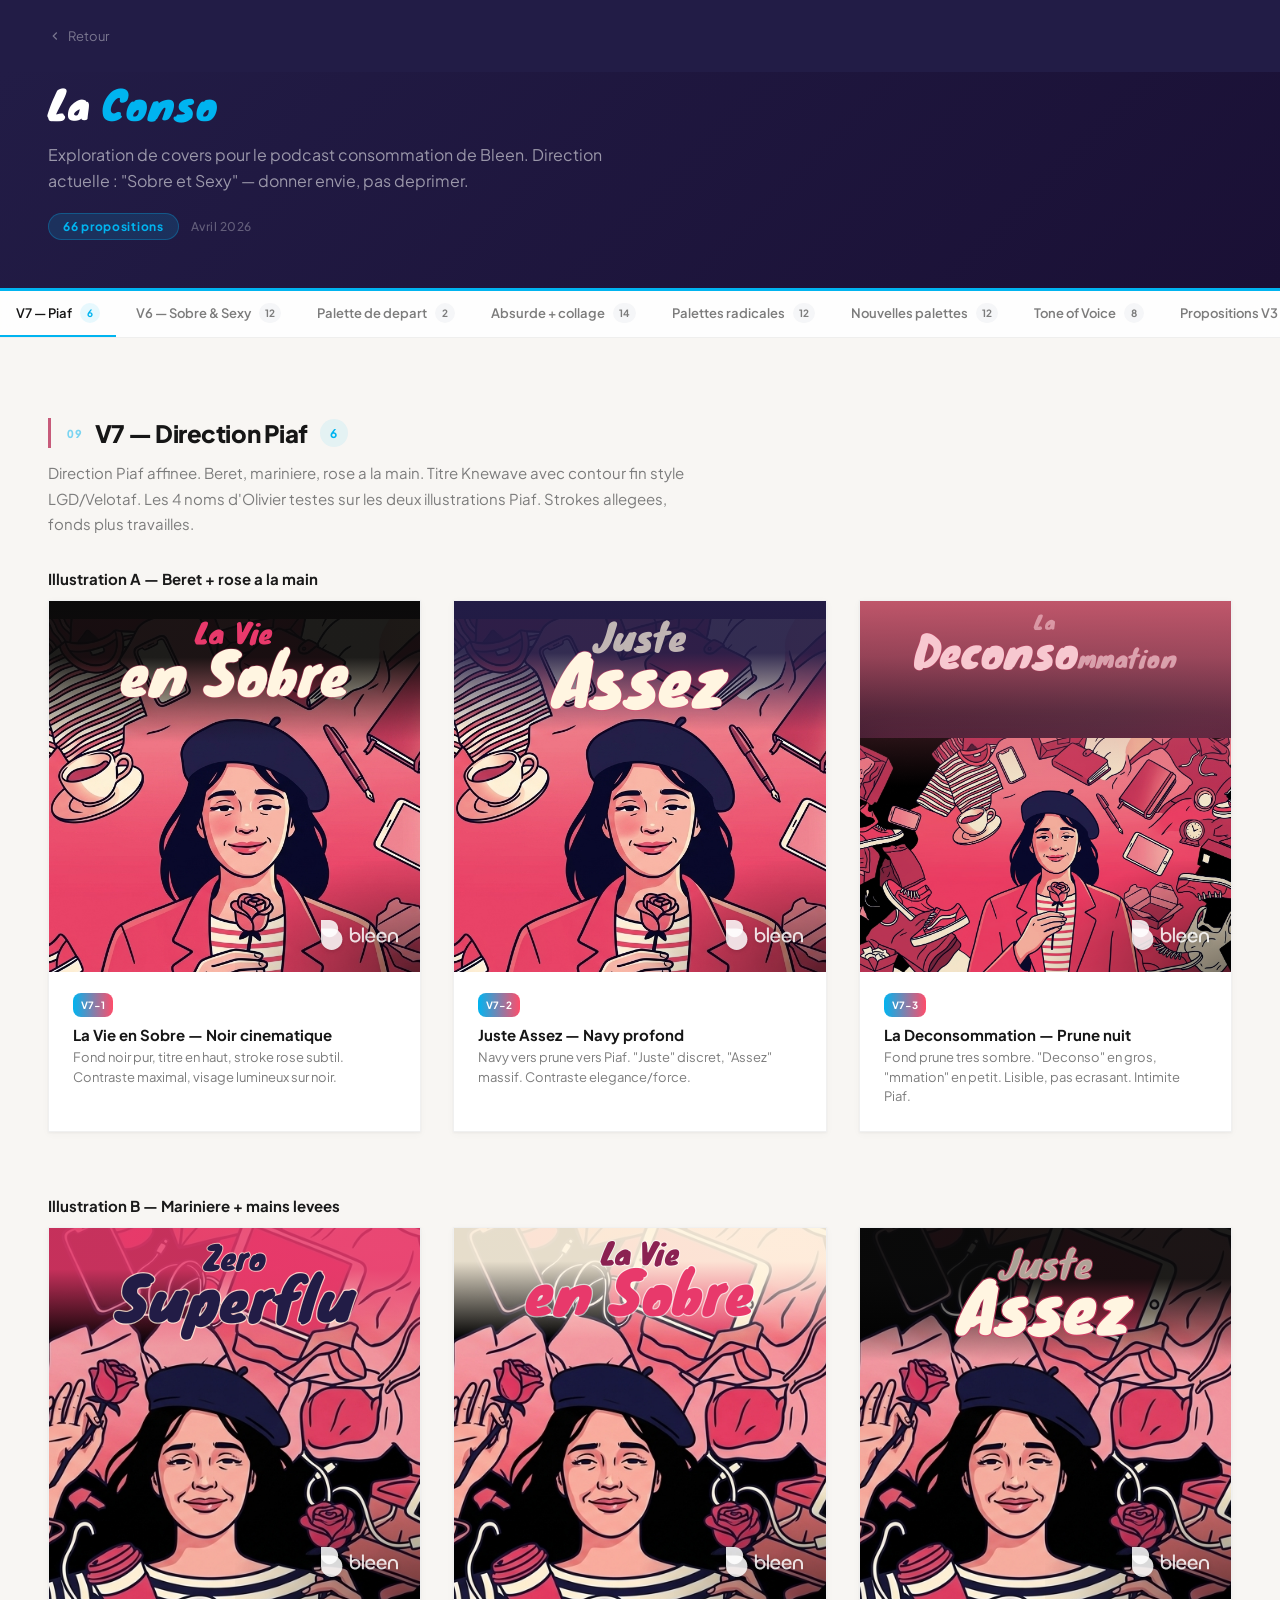
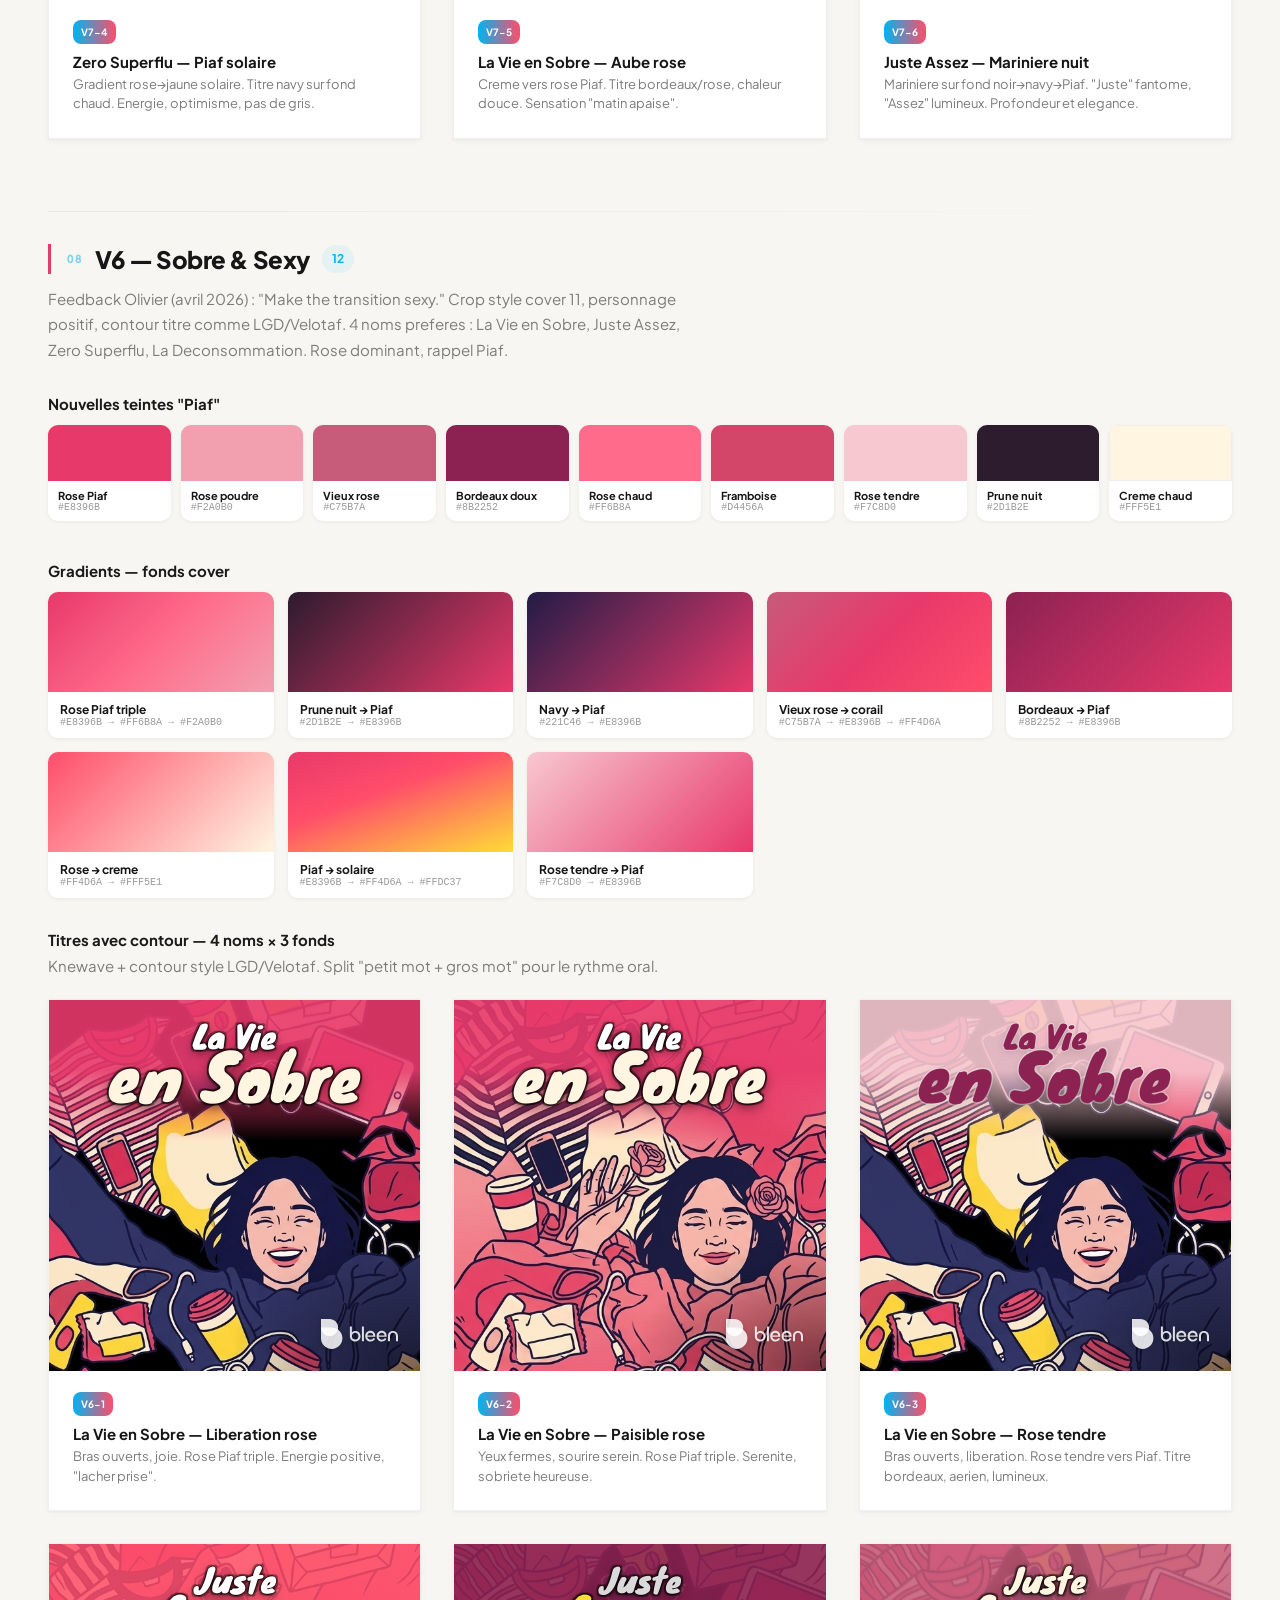
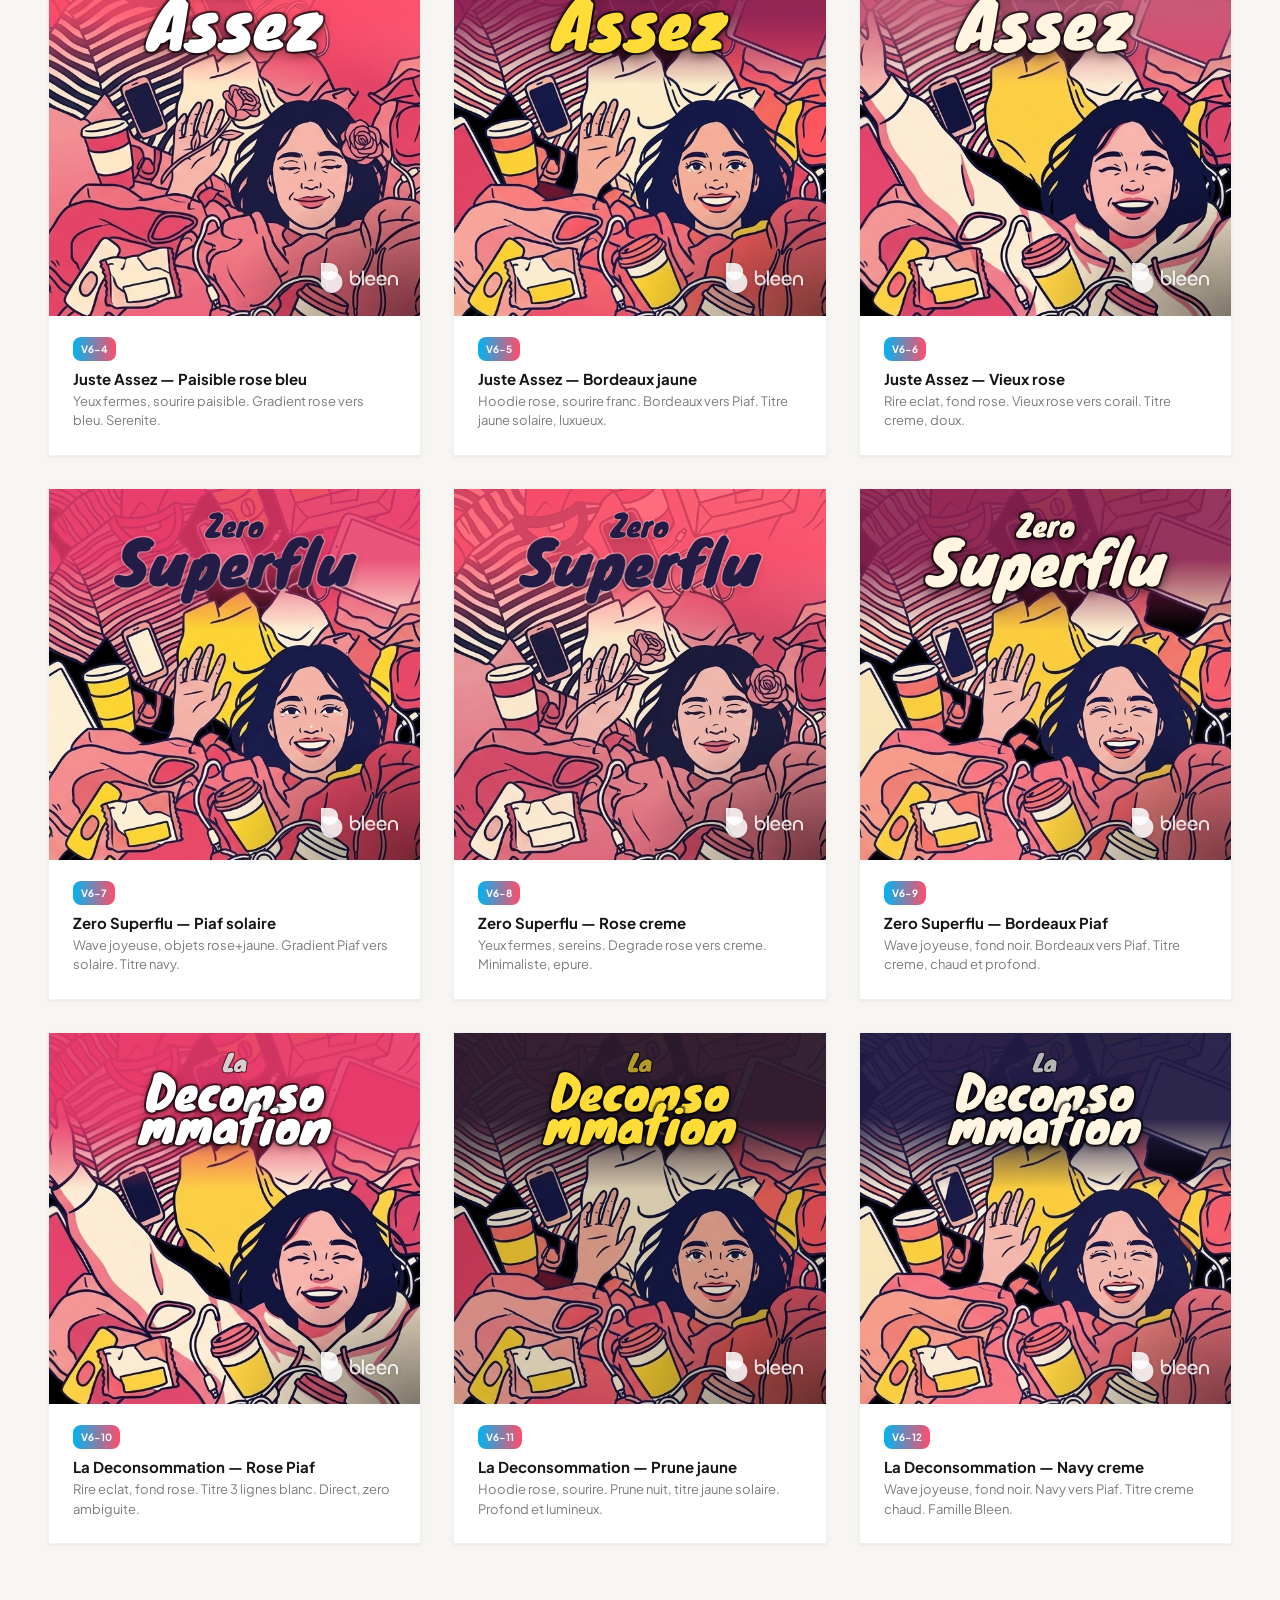
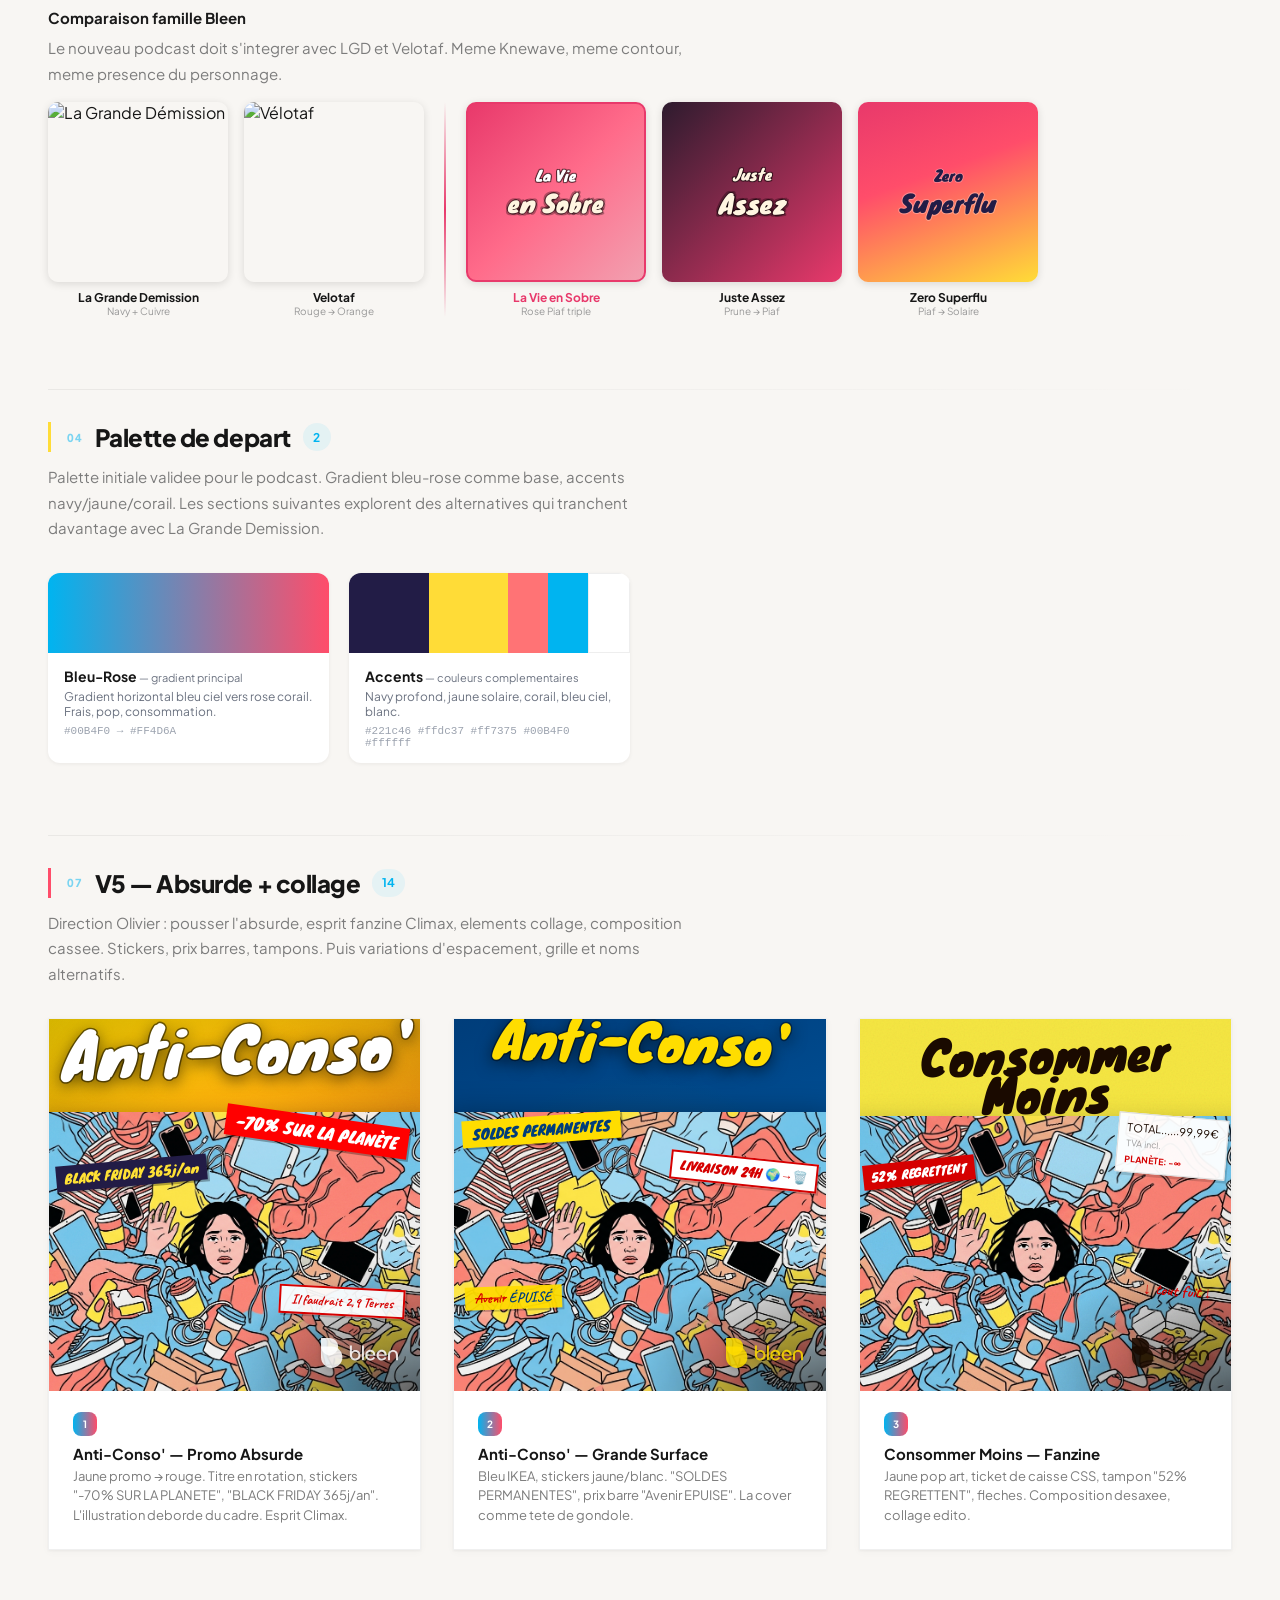
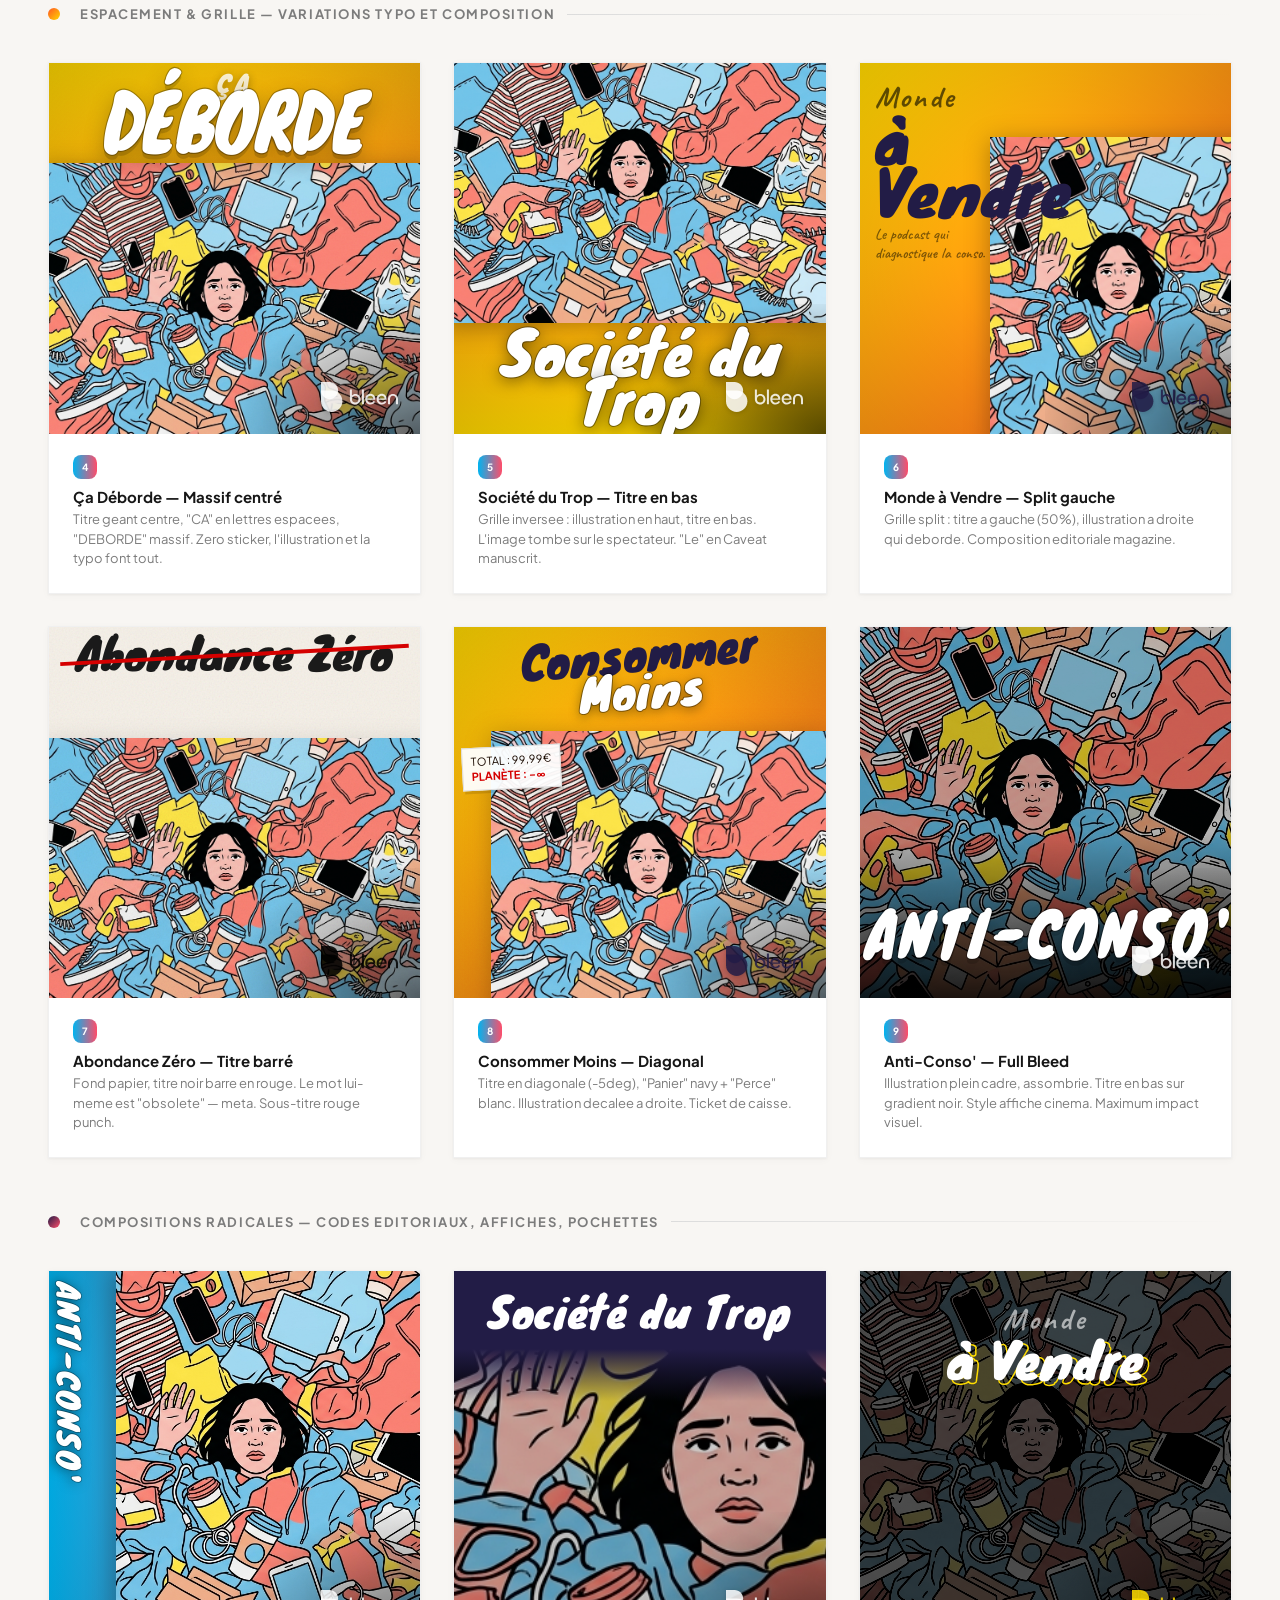
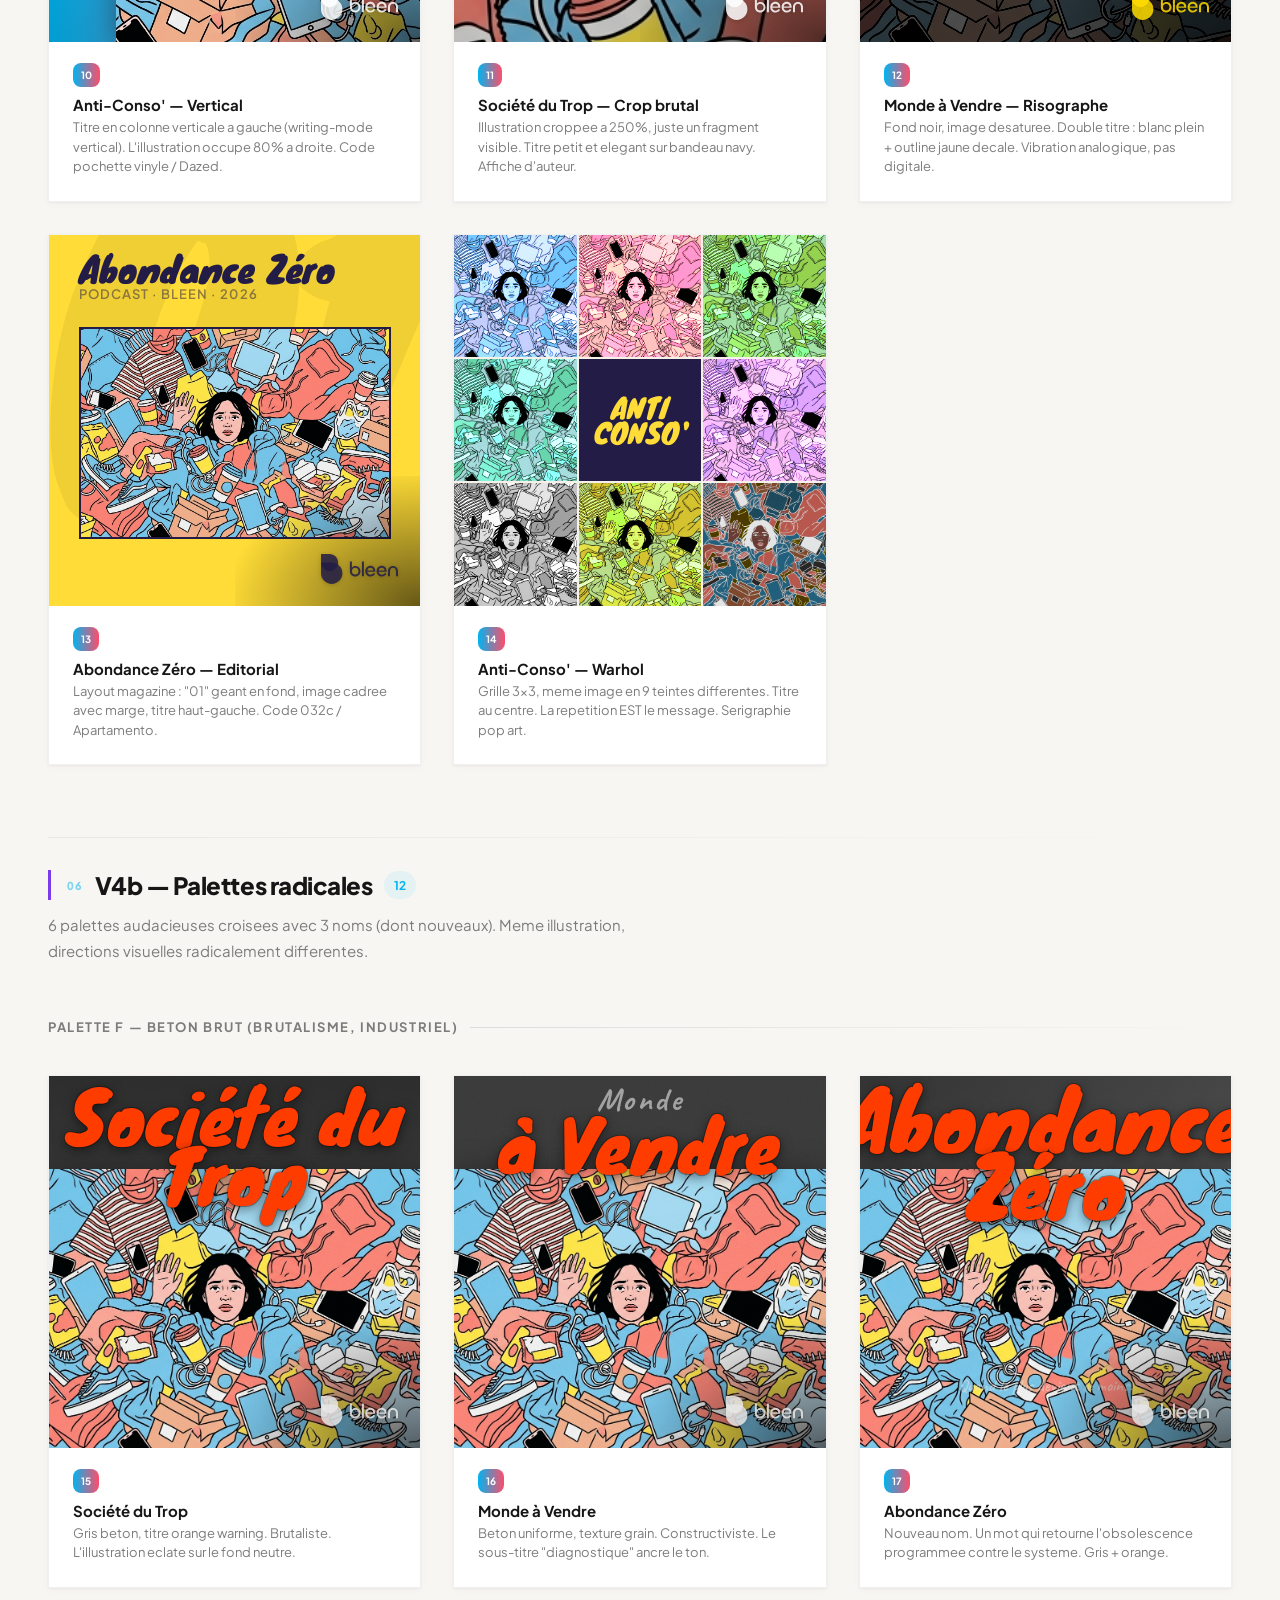
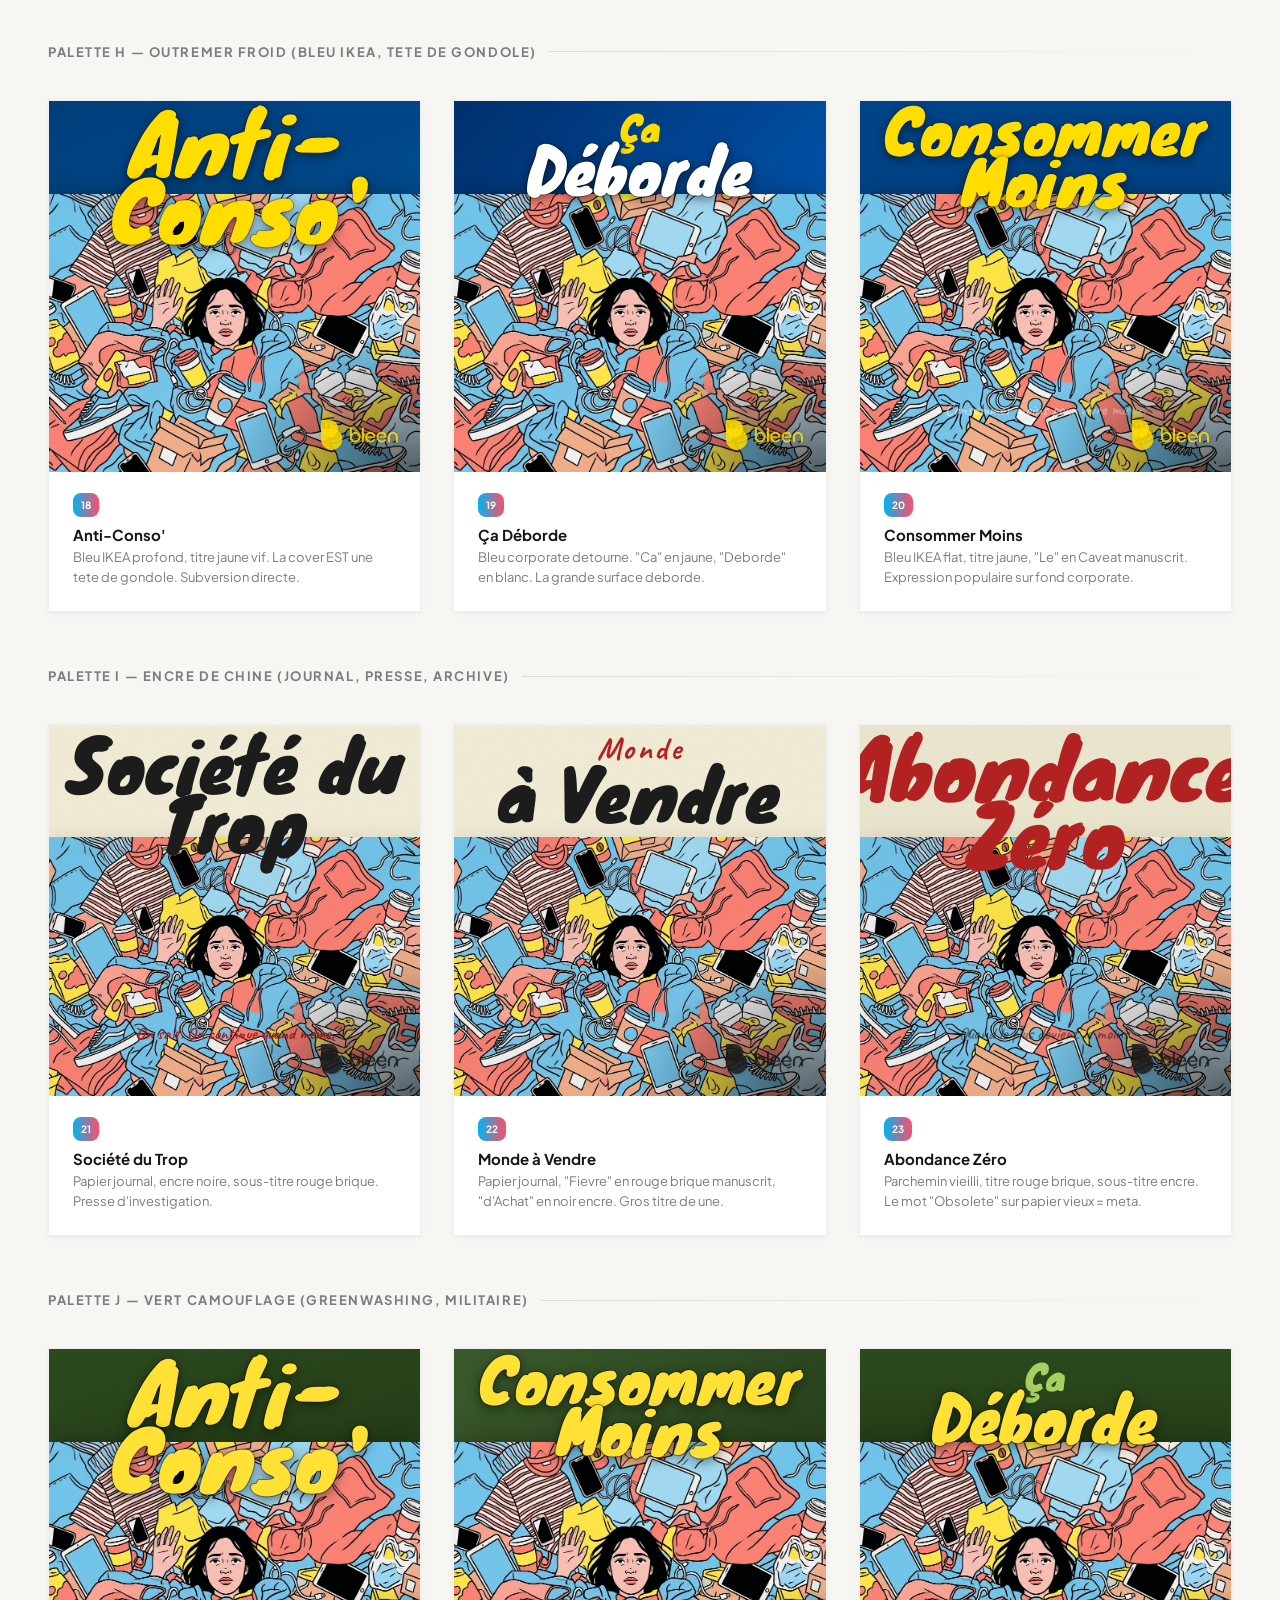
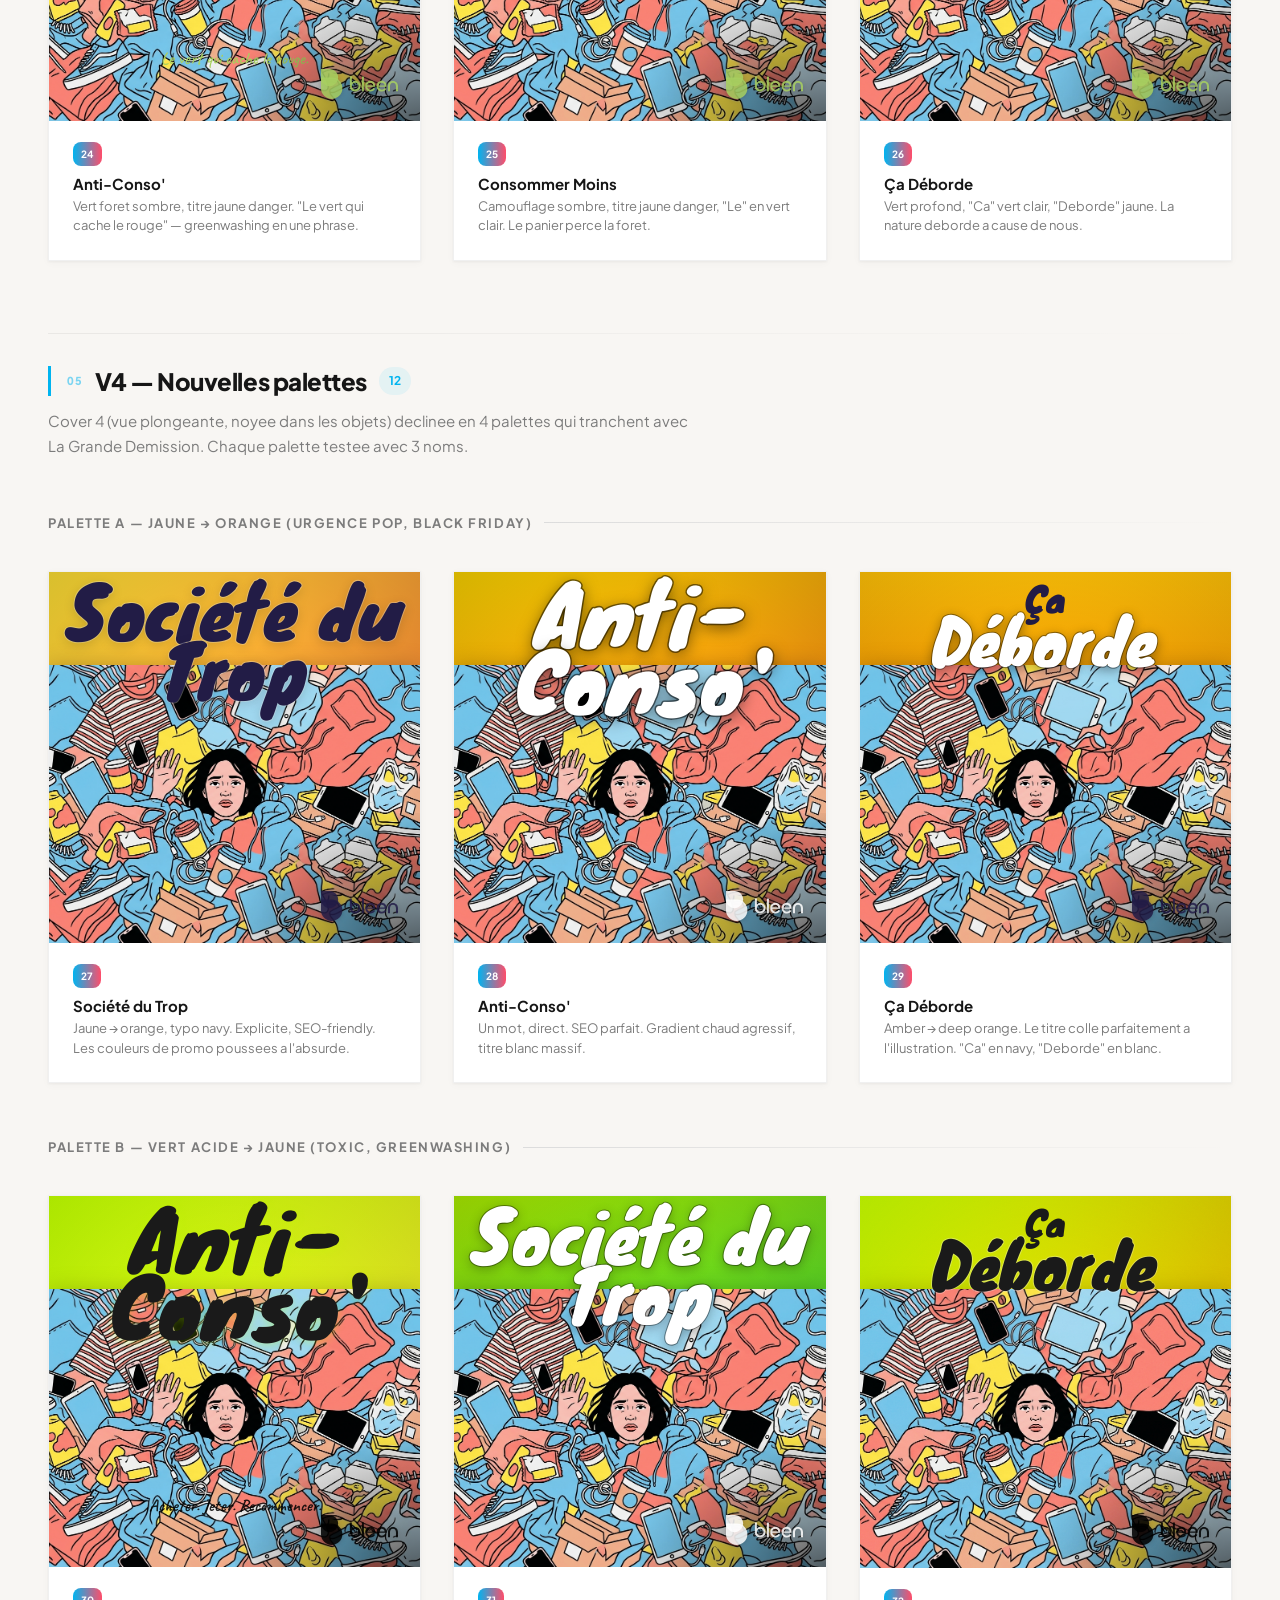
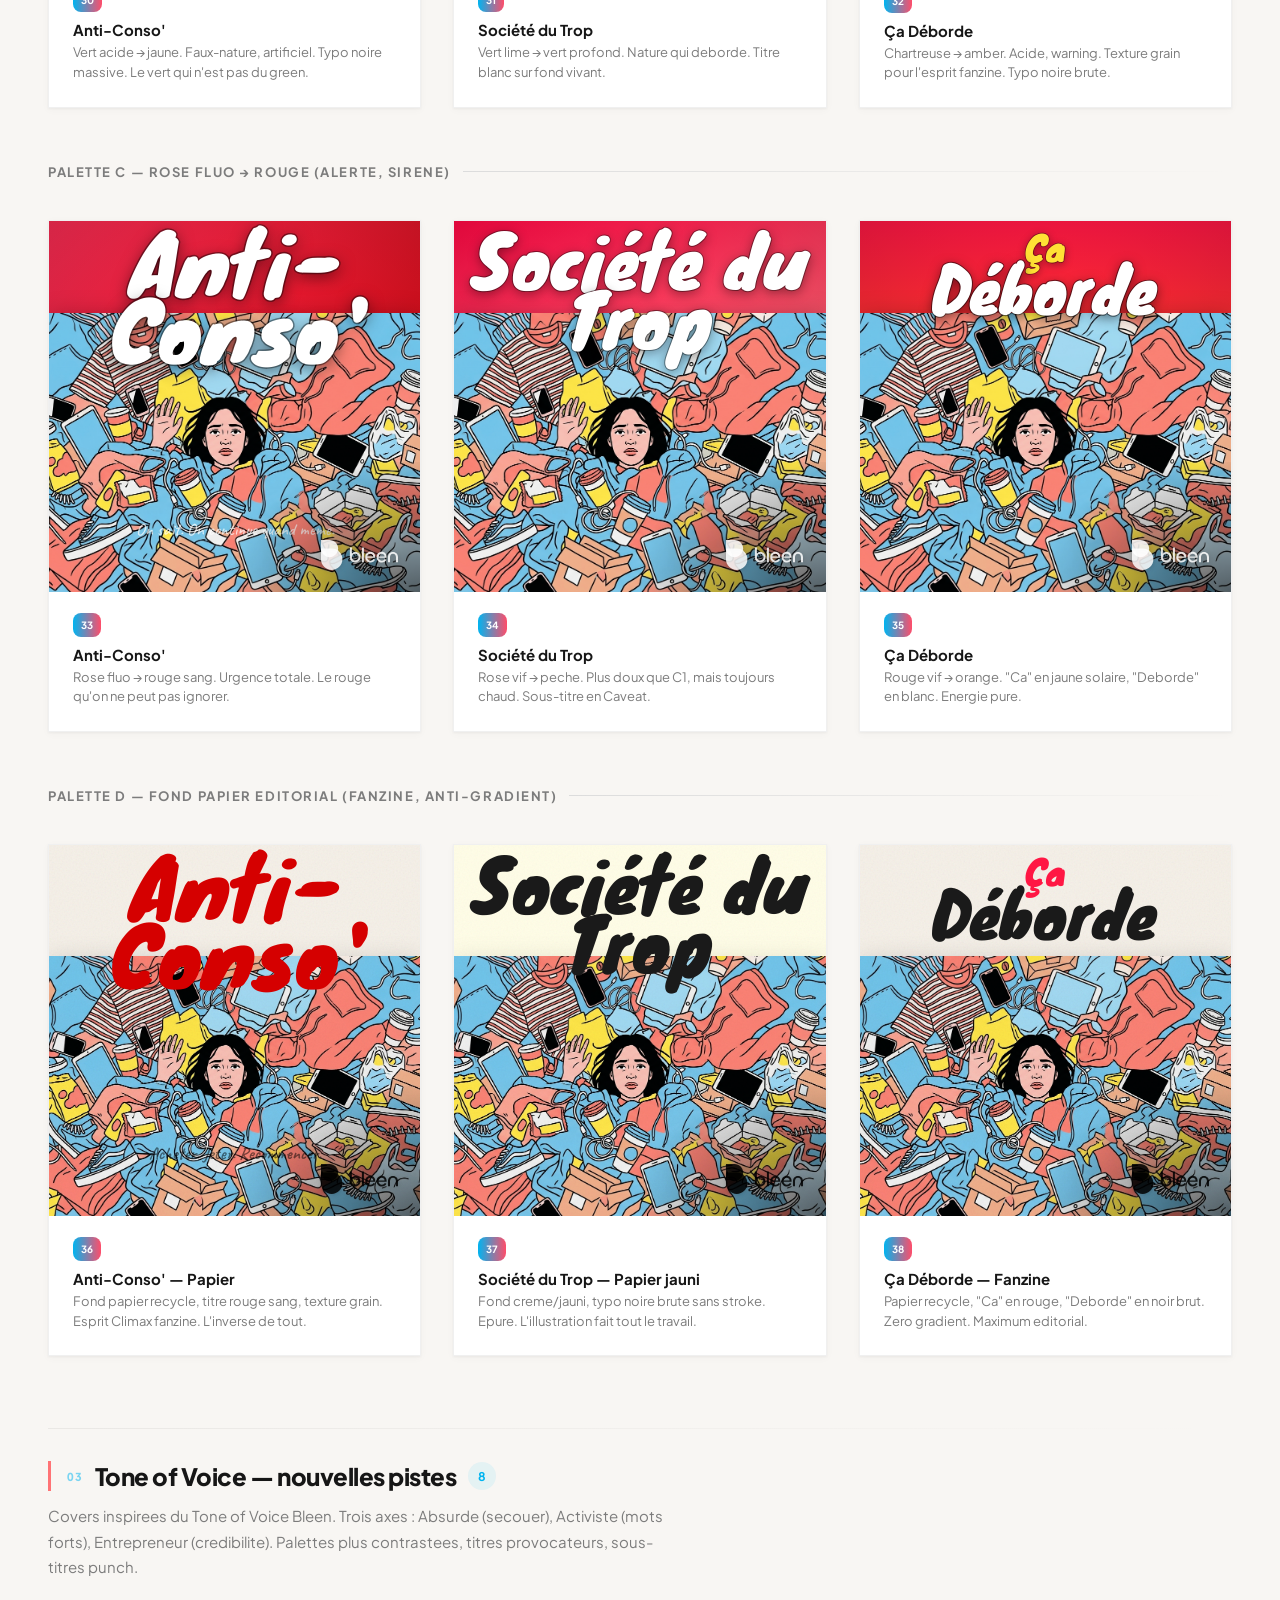
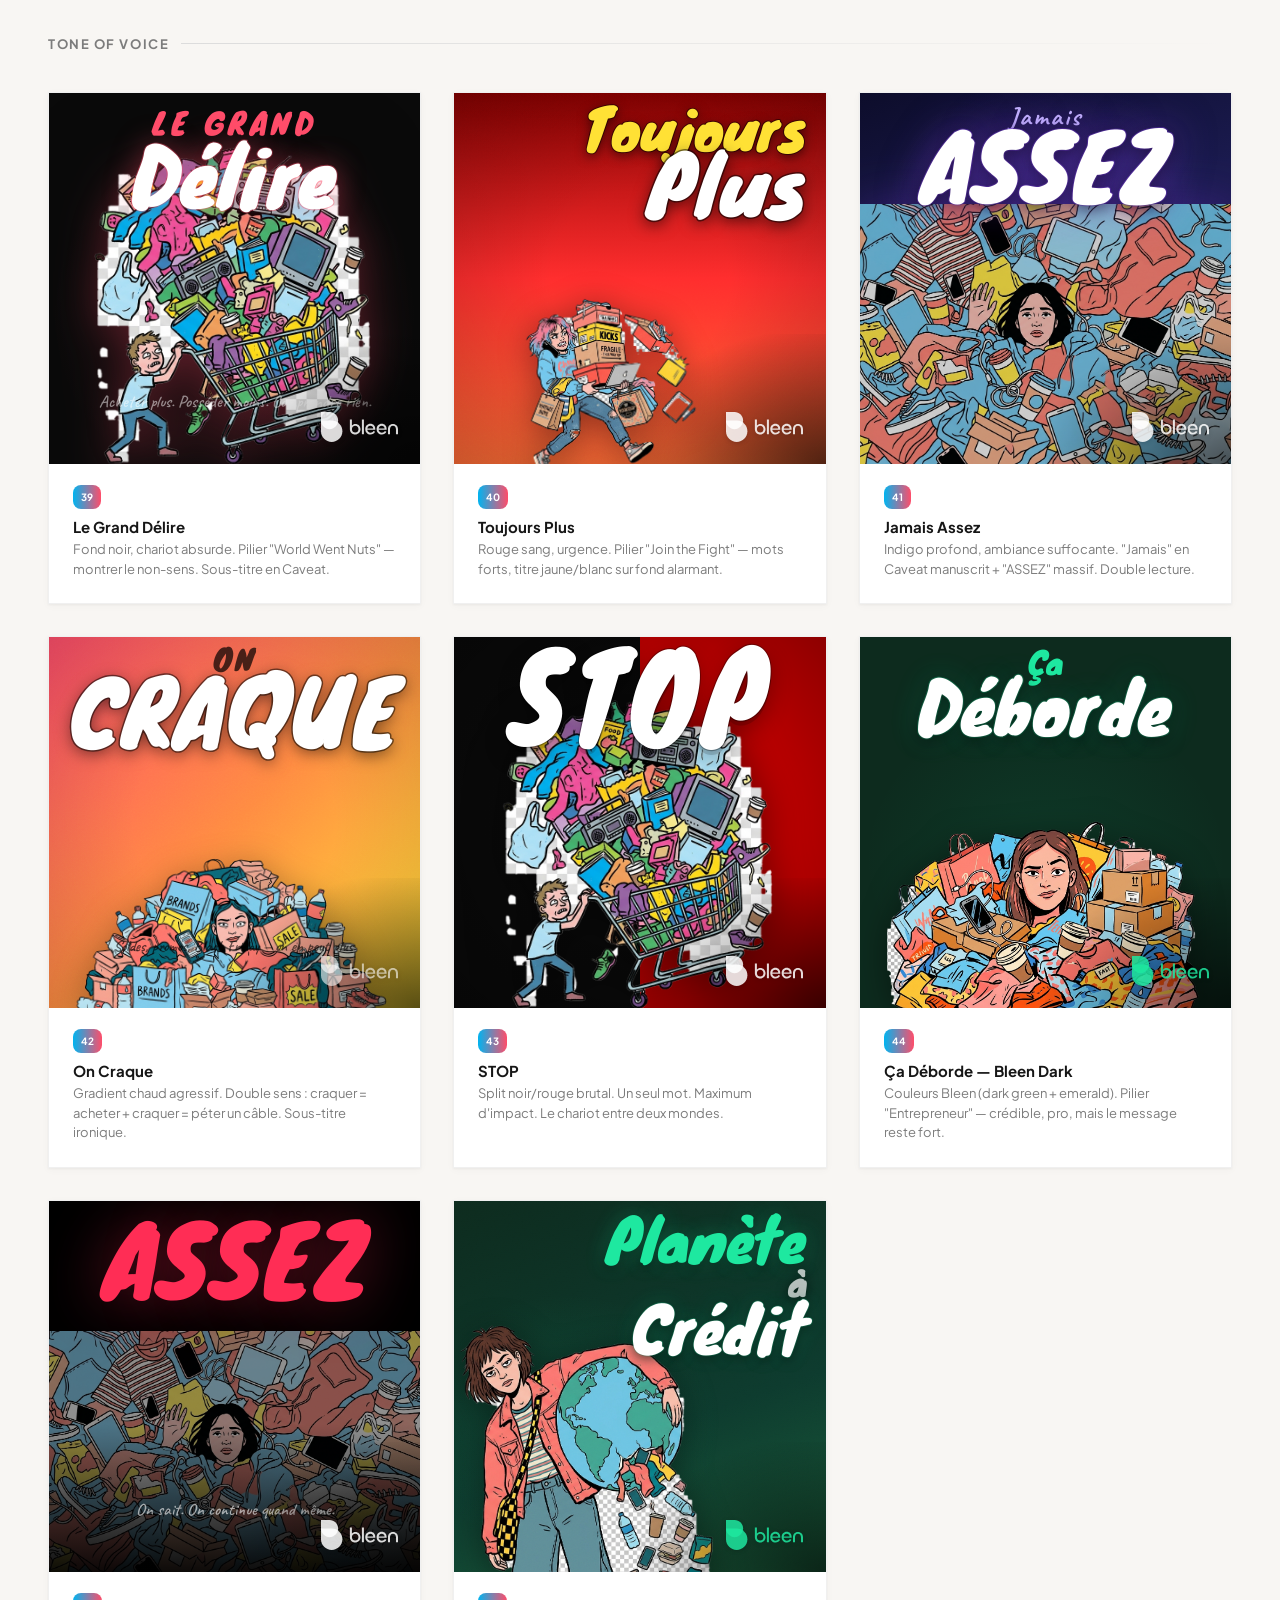
==== commit e490e759: "V7-3: dezoom illustration, center, match gradient to image Reduce image zoom to show full illustrati" ====
--- a/La conso/index.html
+++ b/La conso/index.html
@@ -478,8 +478,8 @@
         <div class="design-card">
           <div class="design-preview">
             <div class="cover-inner" style="background:linear-gradient(135deg, #1A0A1E, #2D1B2E, #5C1A3A);">
-              <img src="images/used/v6/v6-piaf-rose-beret.png" alt="" style="position:absolute;top:5%;left:-12%;width:120%;height:120%;object-fit:cover;z-index:2;filter:drop-shadow(0 6px 20px rgba(232,57,107,0.25)) brightness(0.95) saturate(1.1);">
-              <div style="position:absolute;top:0;left:0;right:0;height:40%;z-index:3;background:linear-gradient(to bottom, rgba(26,10,30,0.93) 40%, transparent 100%);"></div>
+              <img src="images/used/v6/v6-piaf-rose-beret.png" alt="" style="position:absolute;bottom:0;left:50%;transform:translateX(-50%);width:100%;height:auto;z-index:2;filter:drop-shadow(0 6px 20px rgba(232,57,107,0.25)) brightness(0.95) saturate(1.1);">
+              <div style="position:absolute;top:0;left:0;right:0;height:50%;z-index:3;background:linear-gradient(to bottom, rgba(200,90,110,0.95) 0%, rgba(200,90,110,0.7) 30%, rgba(200,90,110,0.3) 60%, transparent 100%);"></div>
               <div style="position:absolute;top:3%;left:0;right:0;z-index:20;text-align:center;">
                 <div style="font-size:clamp(14px,4.5vw,19px);color:rgba(247,200,208,0.6);font-family:'Knewave',cursive;line-height:1;letter-spacing:0.08em;">La</div>
                 <div style="font-size:clamp(26px,9.5vw,44px);color:#F7C8D0;font-family:'Knewave',cursive;line-height:0.85;margin-top:1px;-webkit-text-stroke:1px rgba(232,57,107,0.35);paint-order:stroke fill;">Deconso<span style="font-size:0.55em;vertical-align:baseline;opacity:0.7;letter-spacing:0.02em;">mmation</span></div>
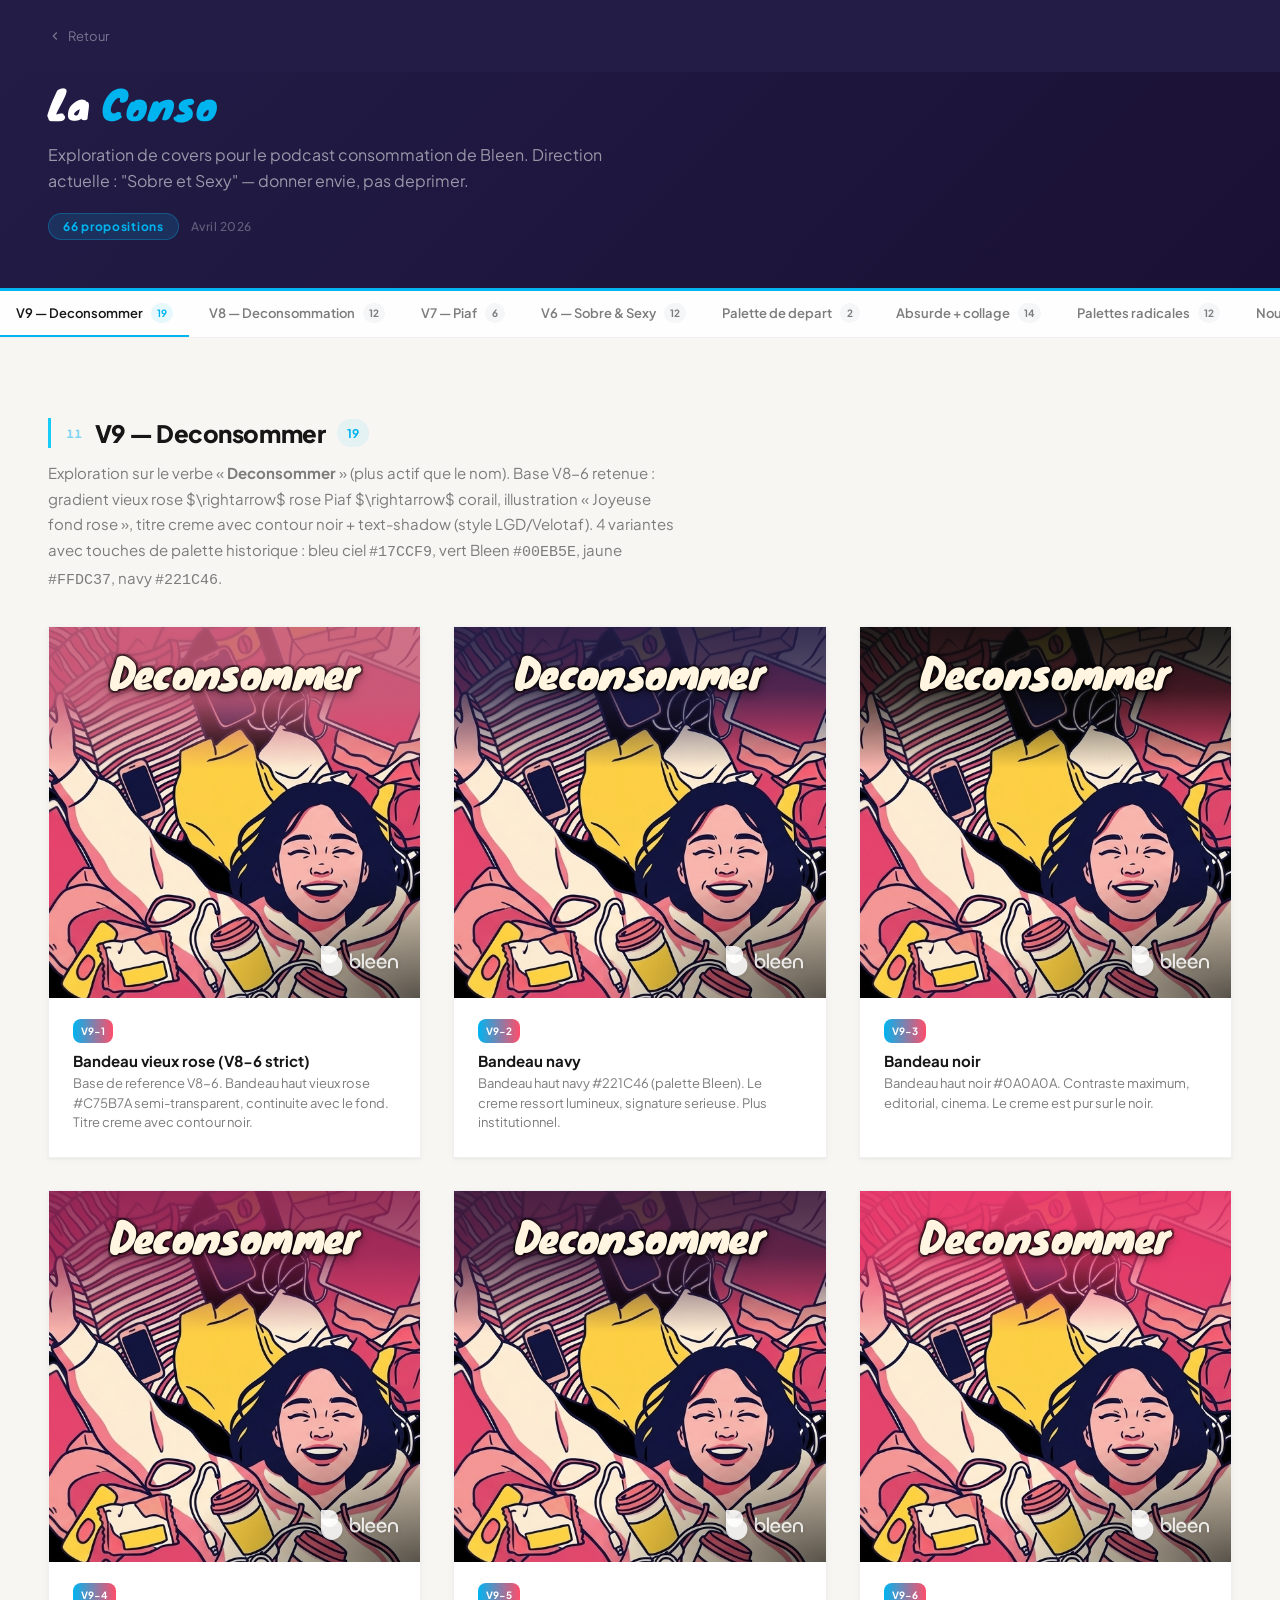
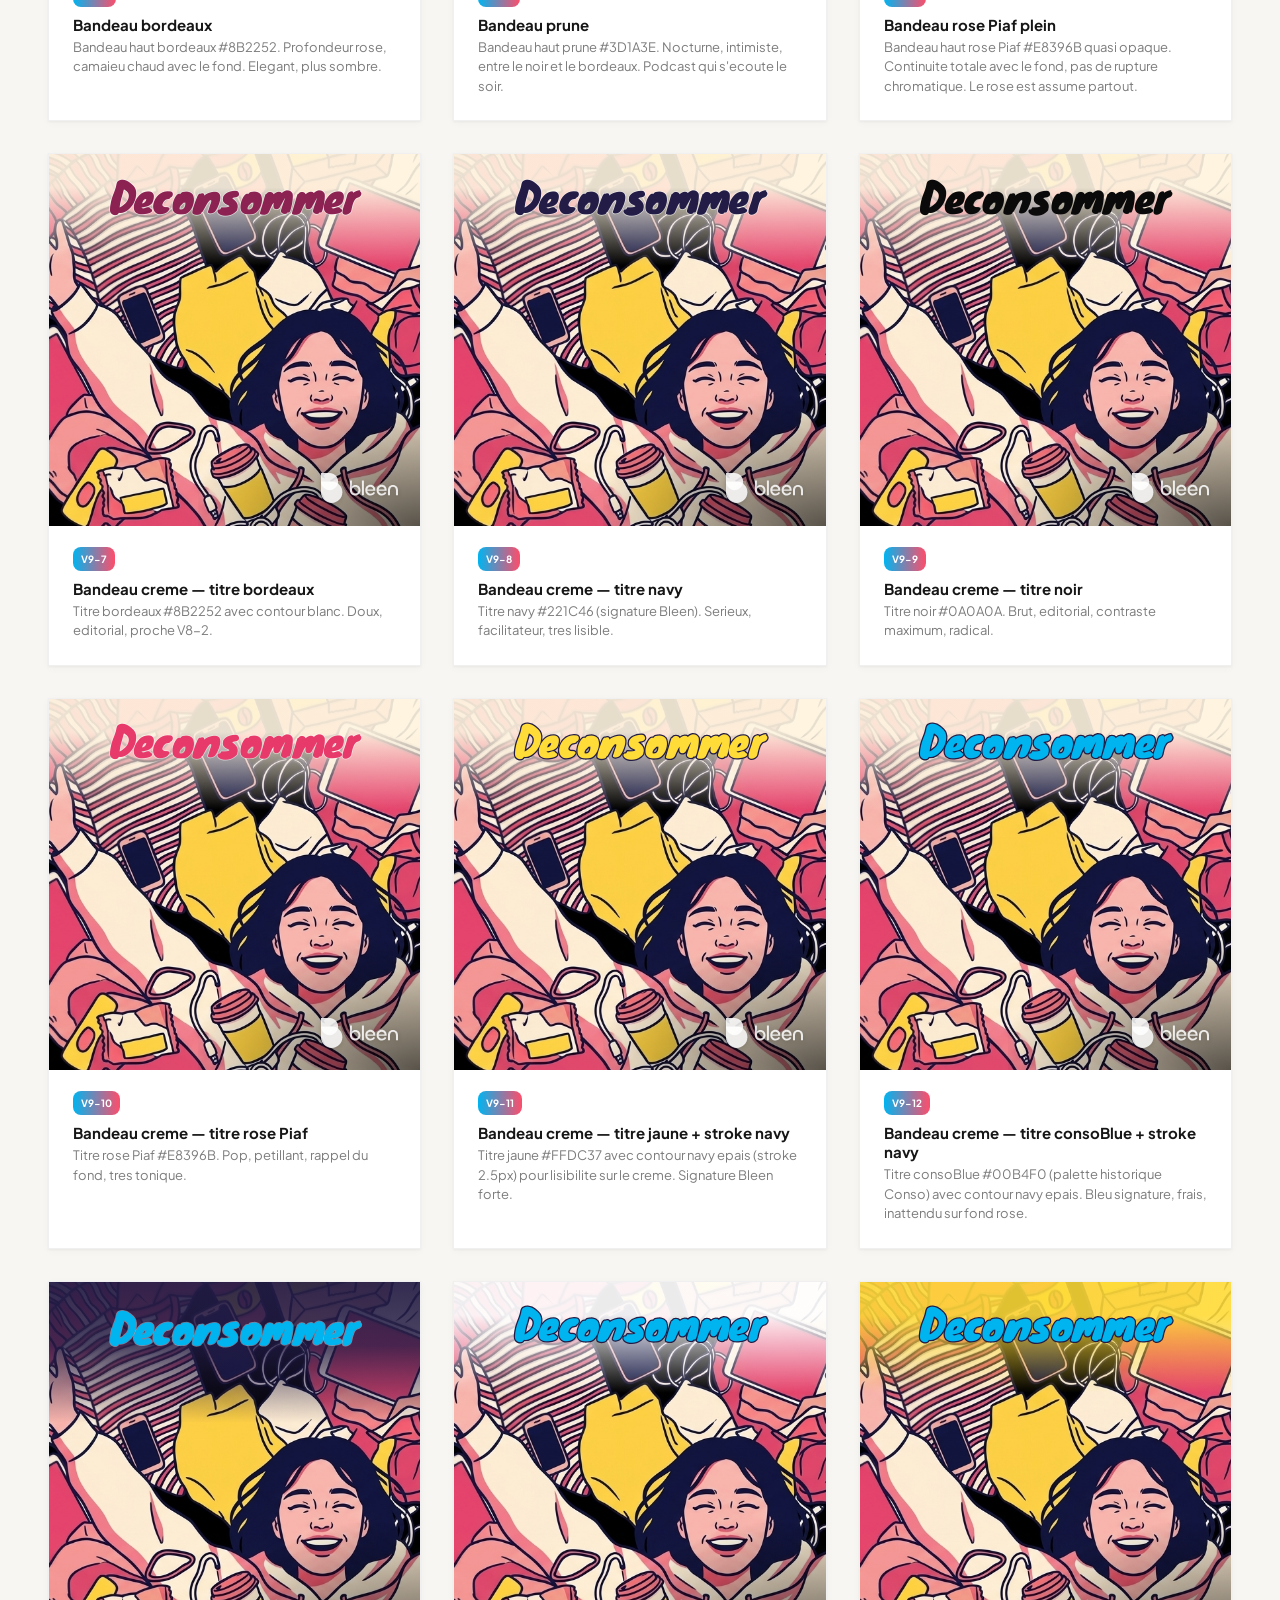
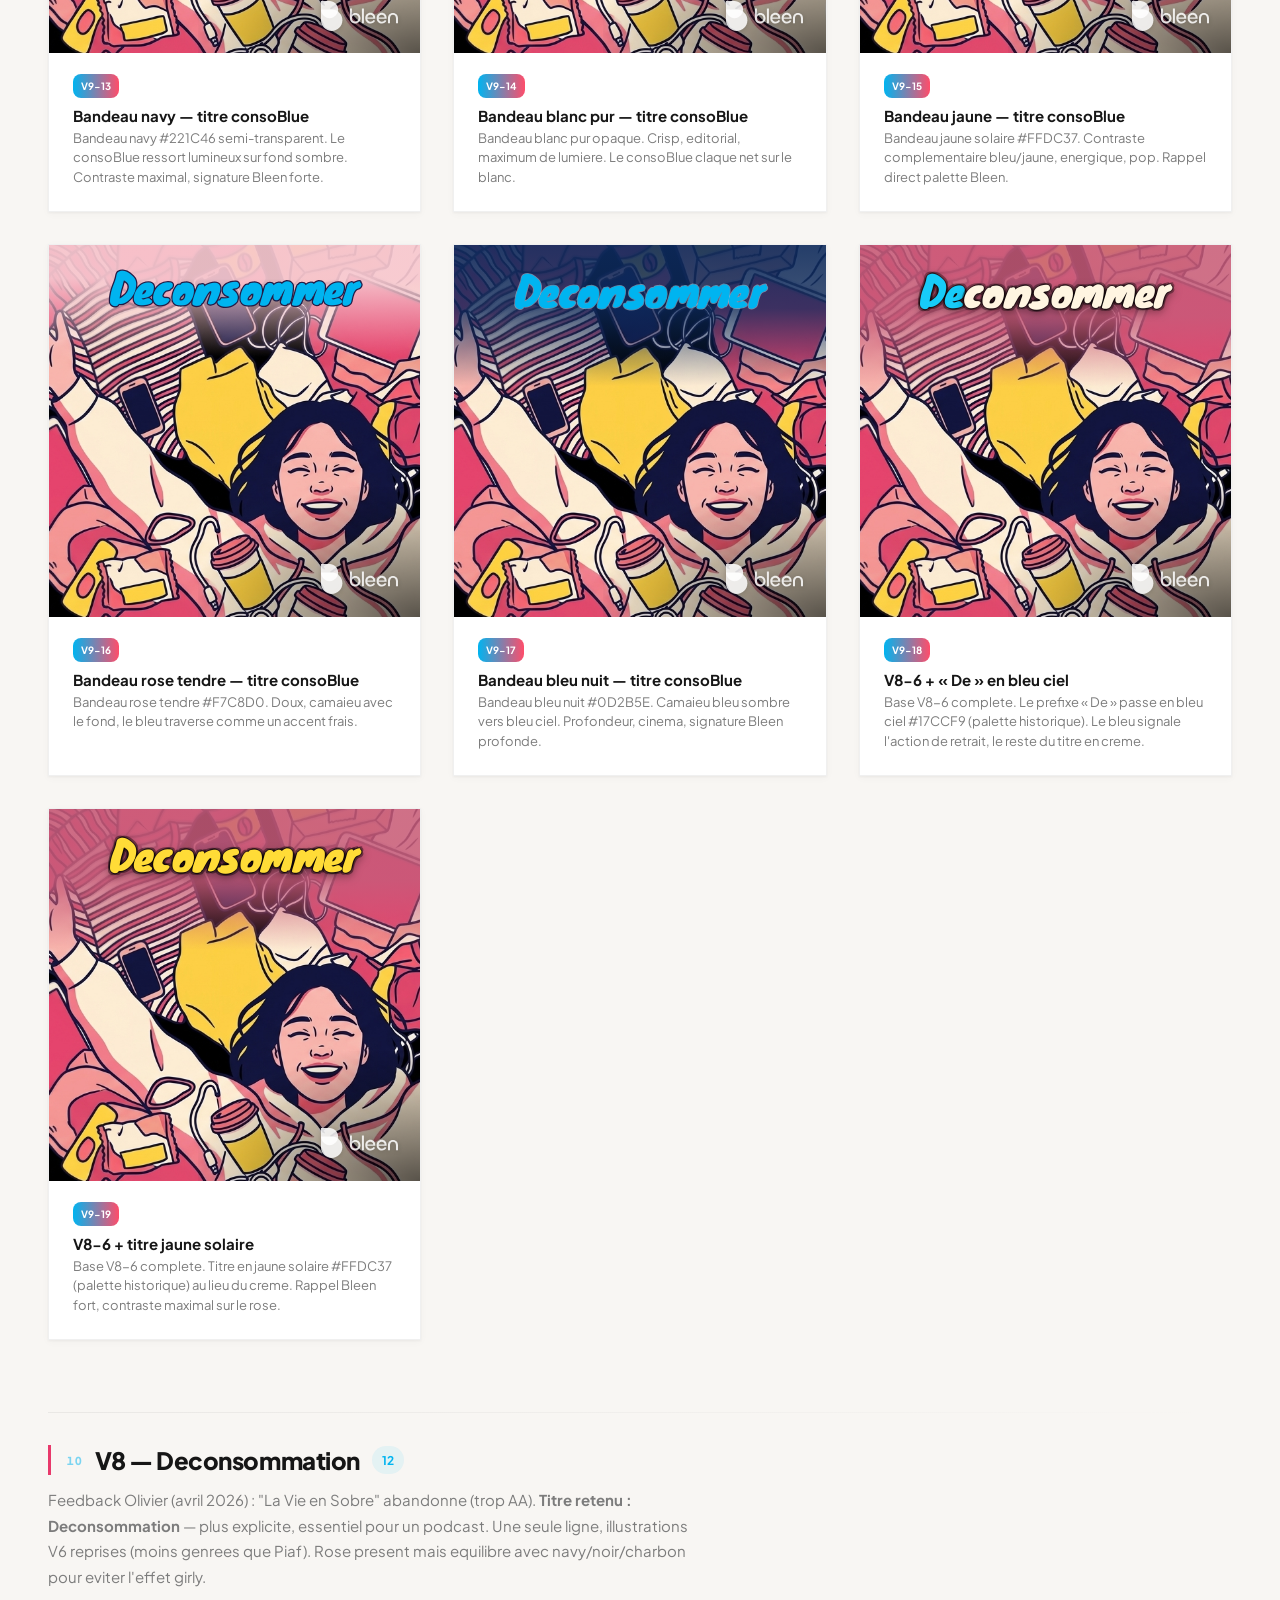
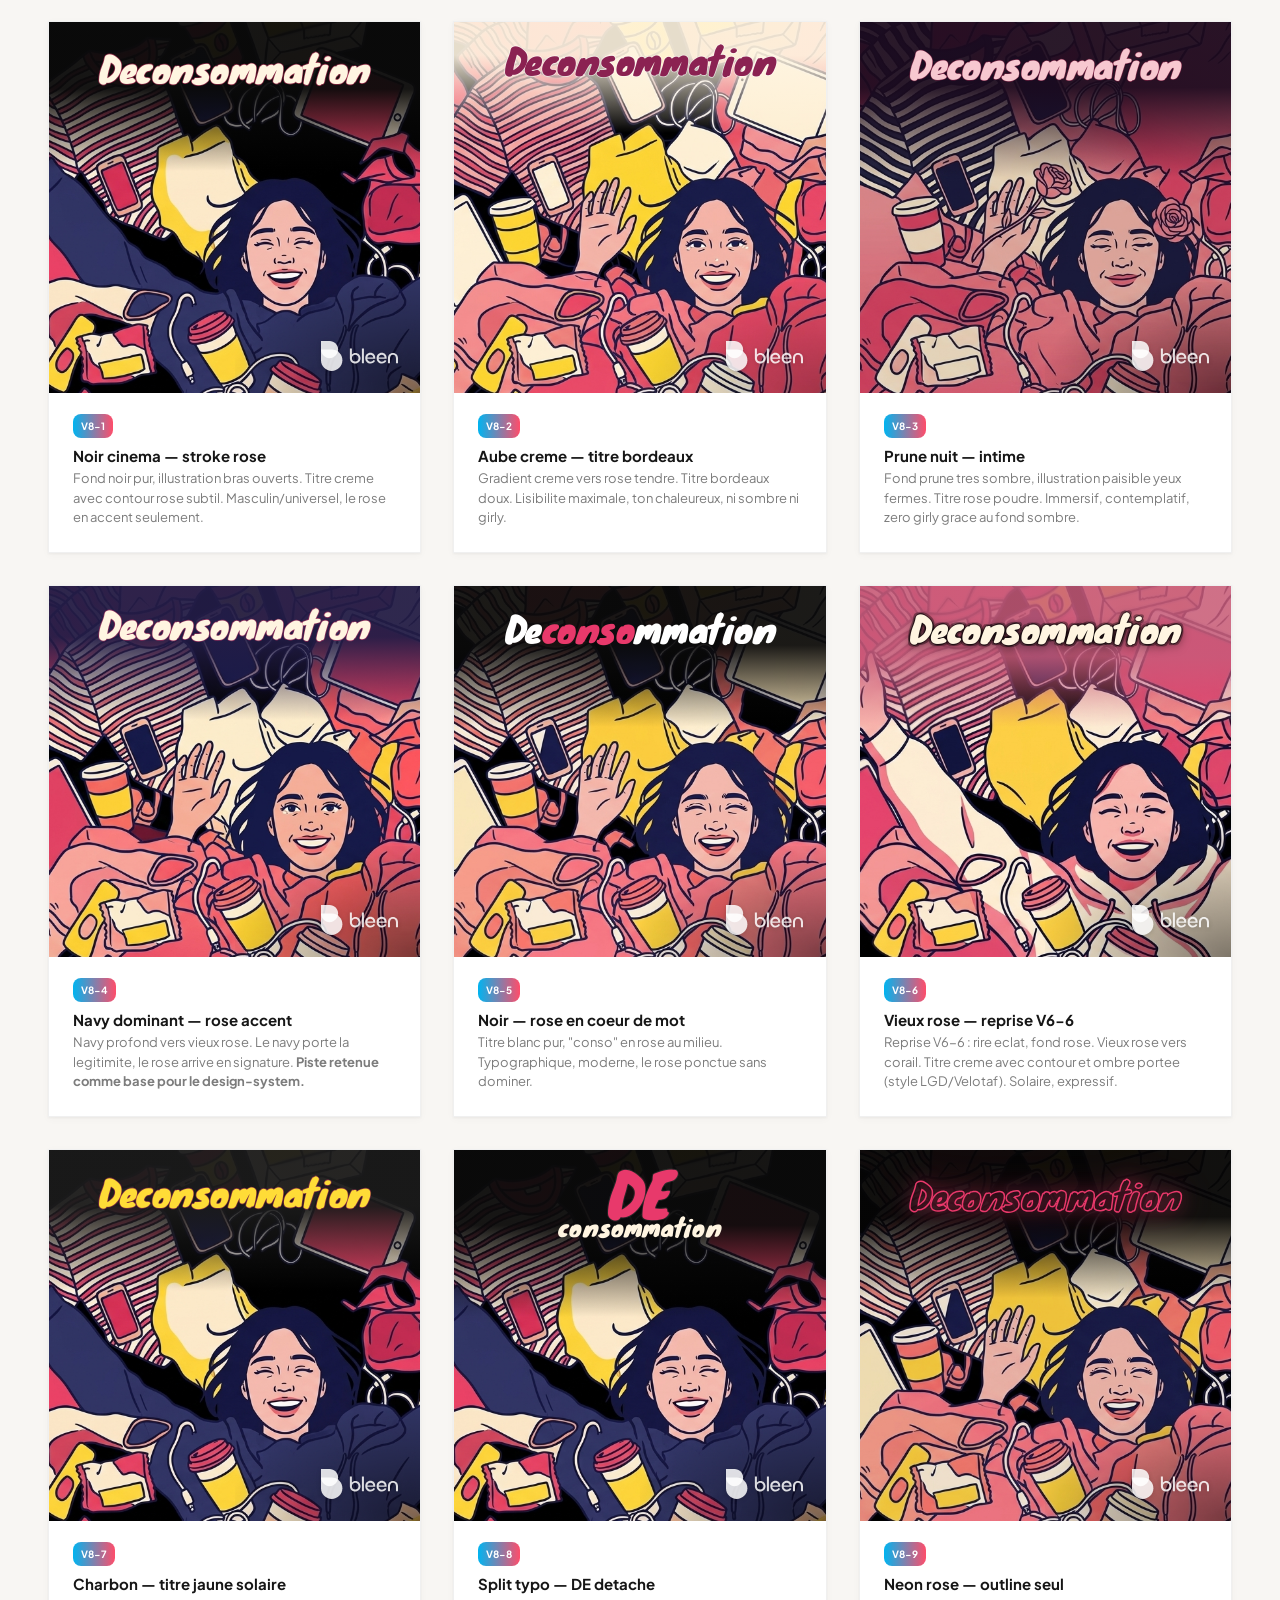
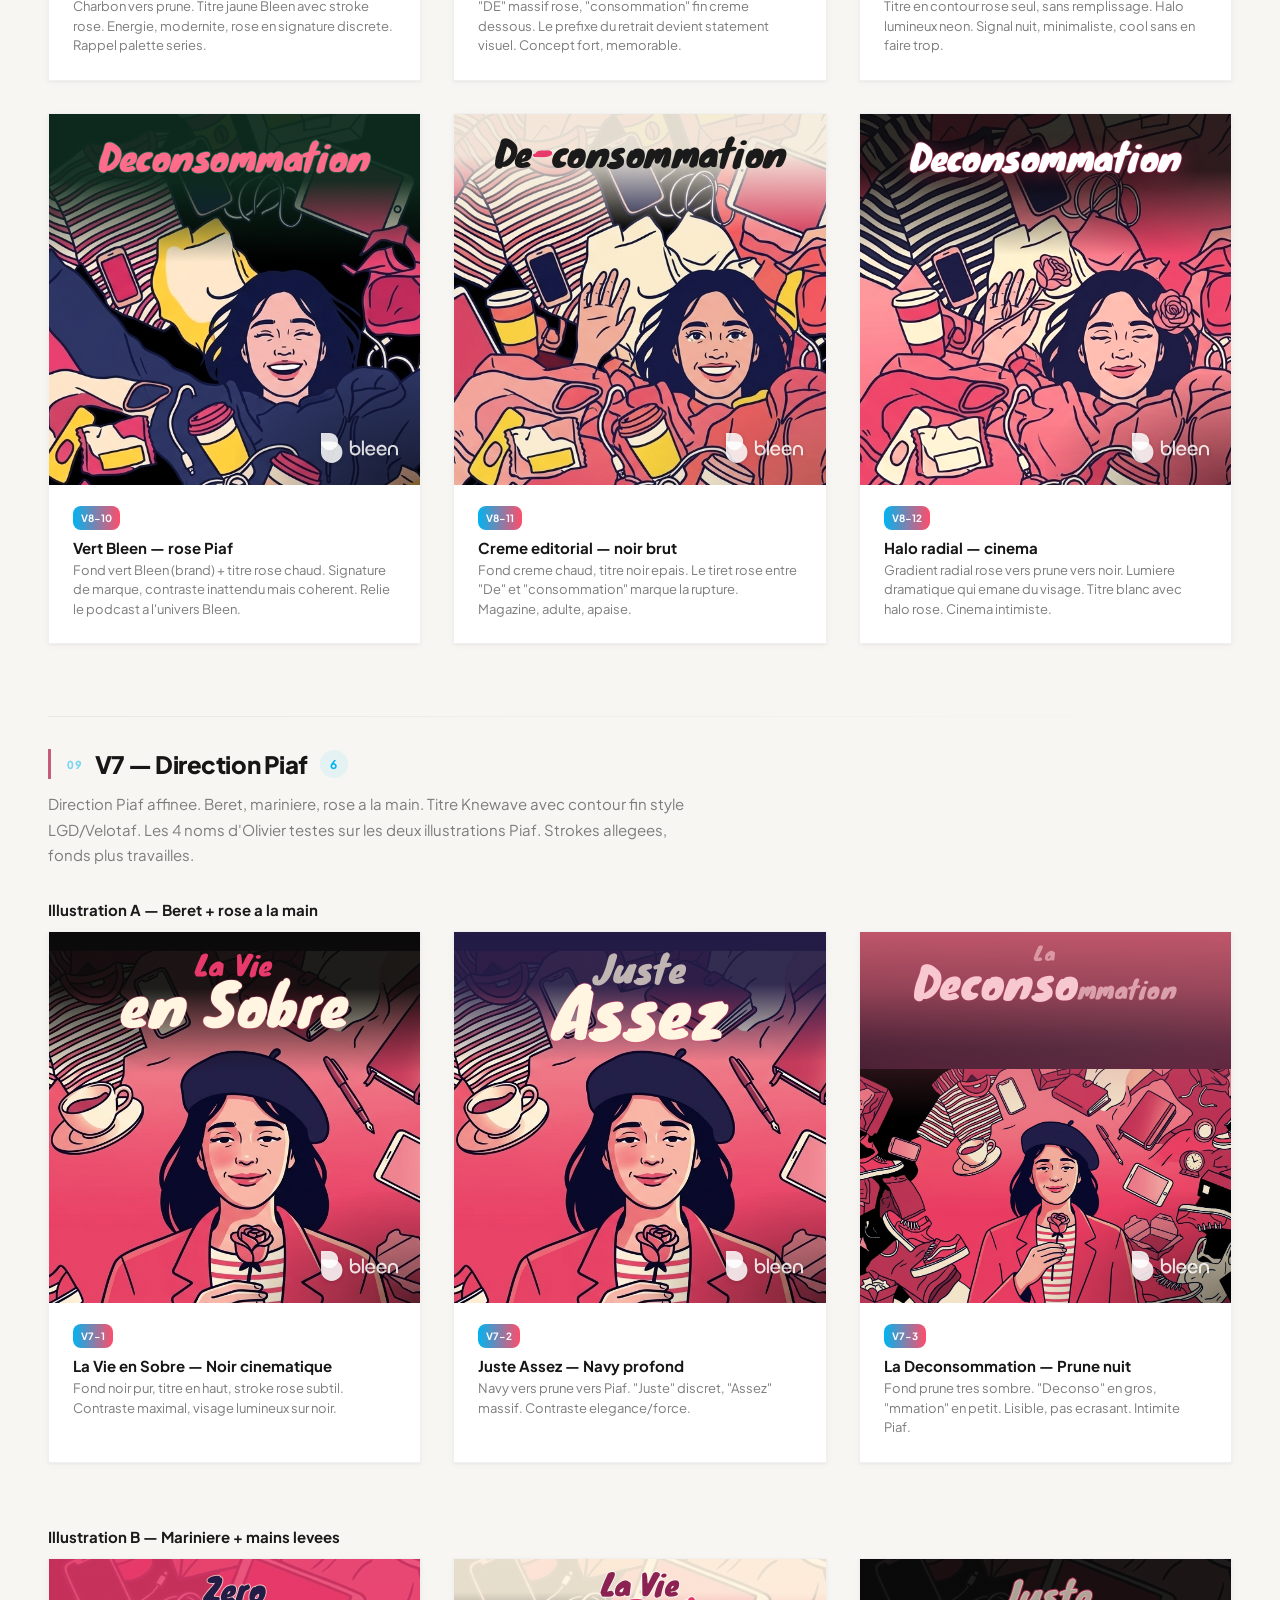
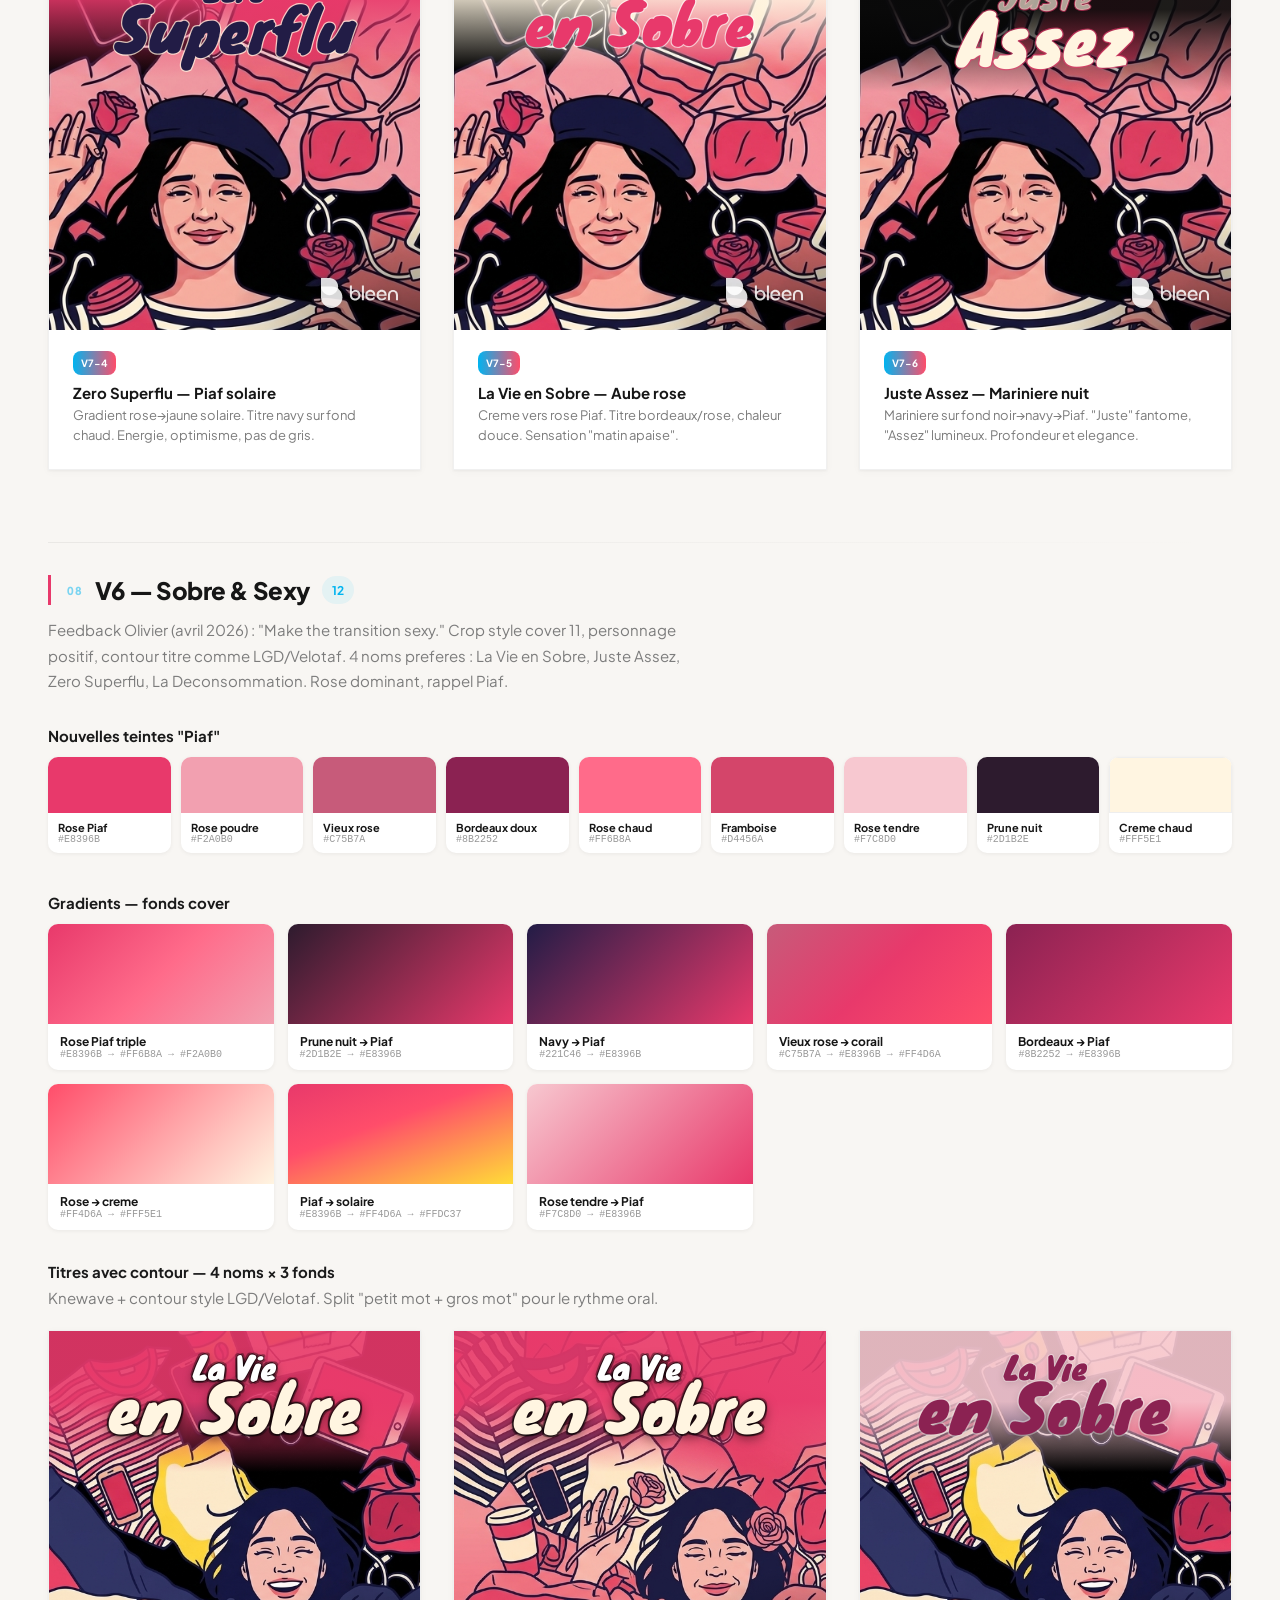
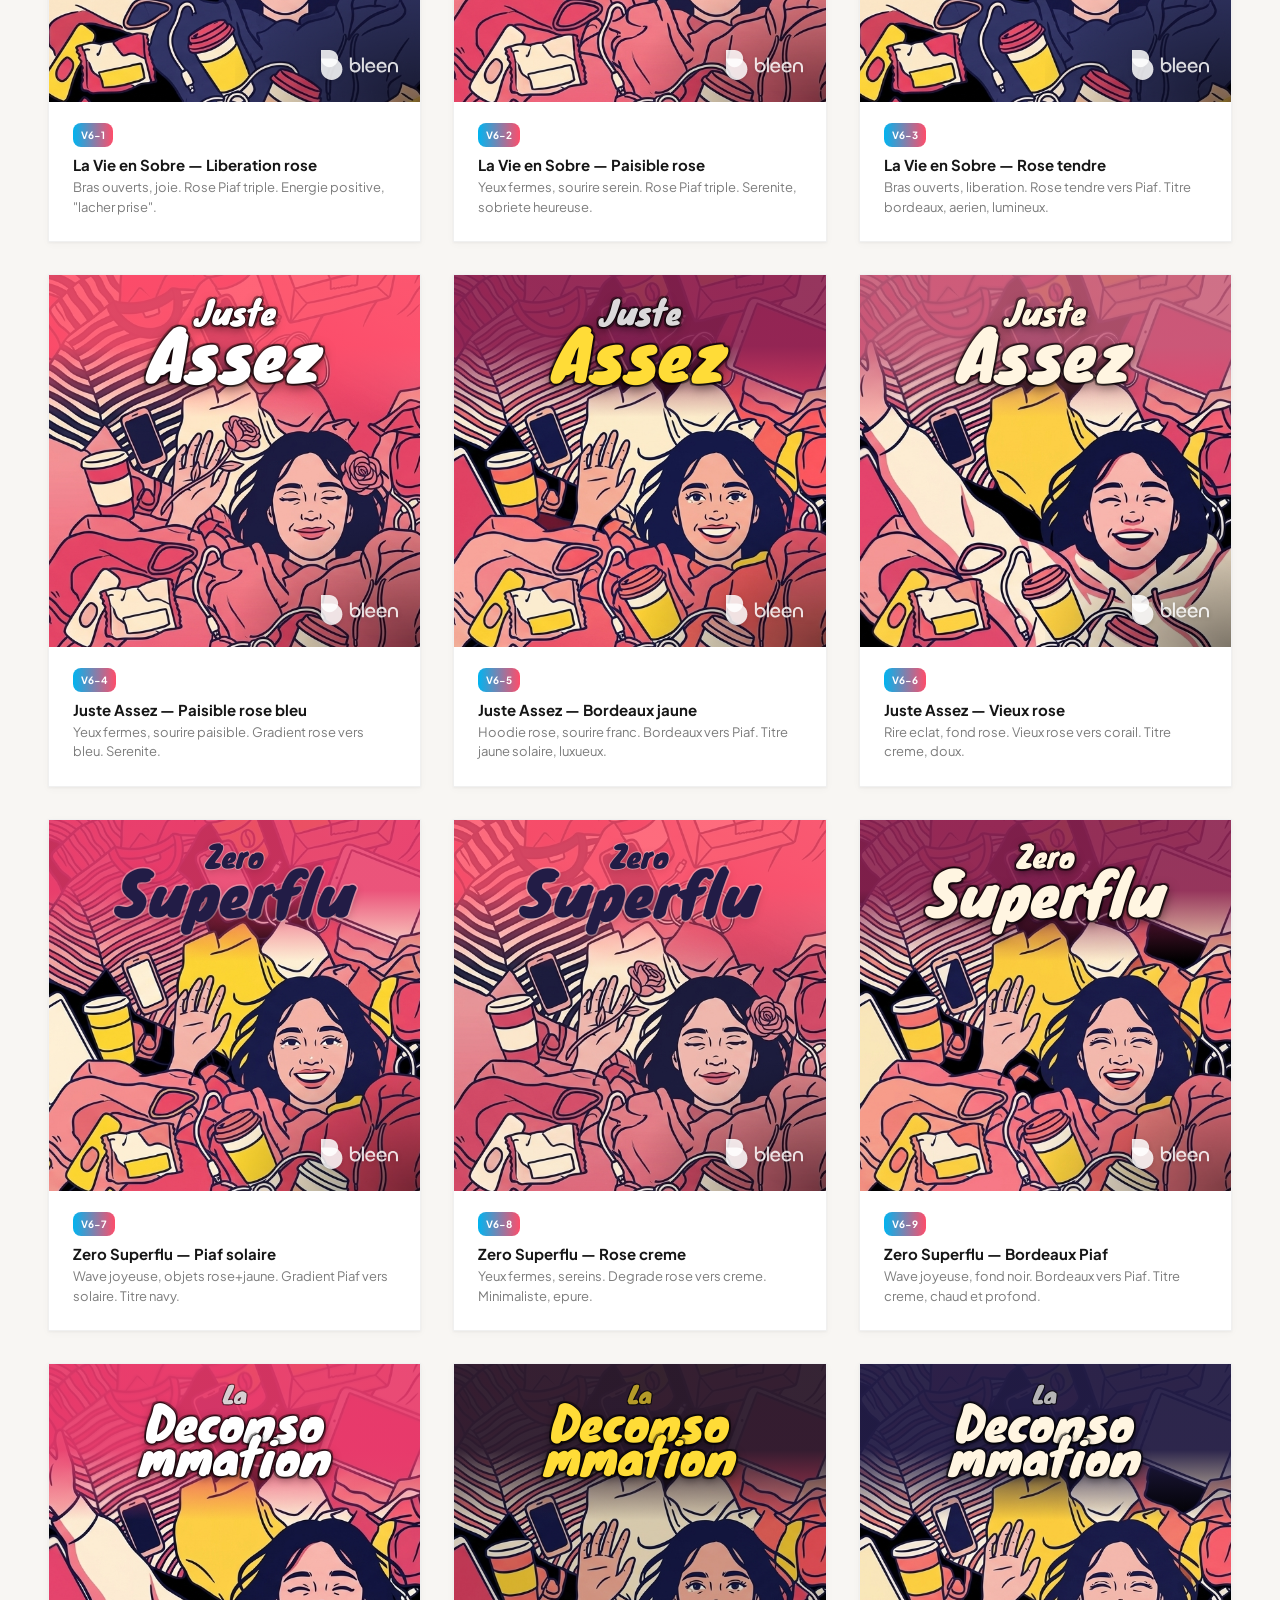
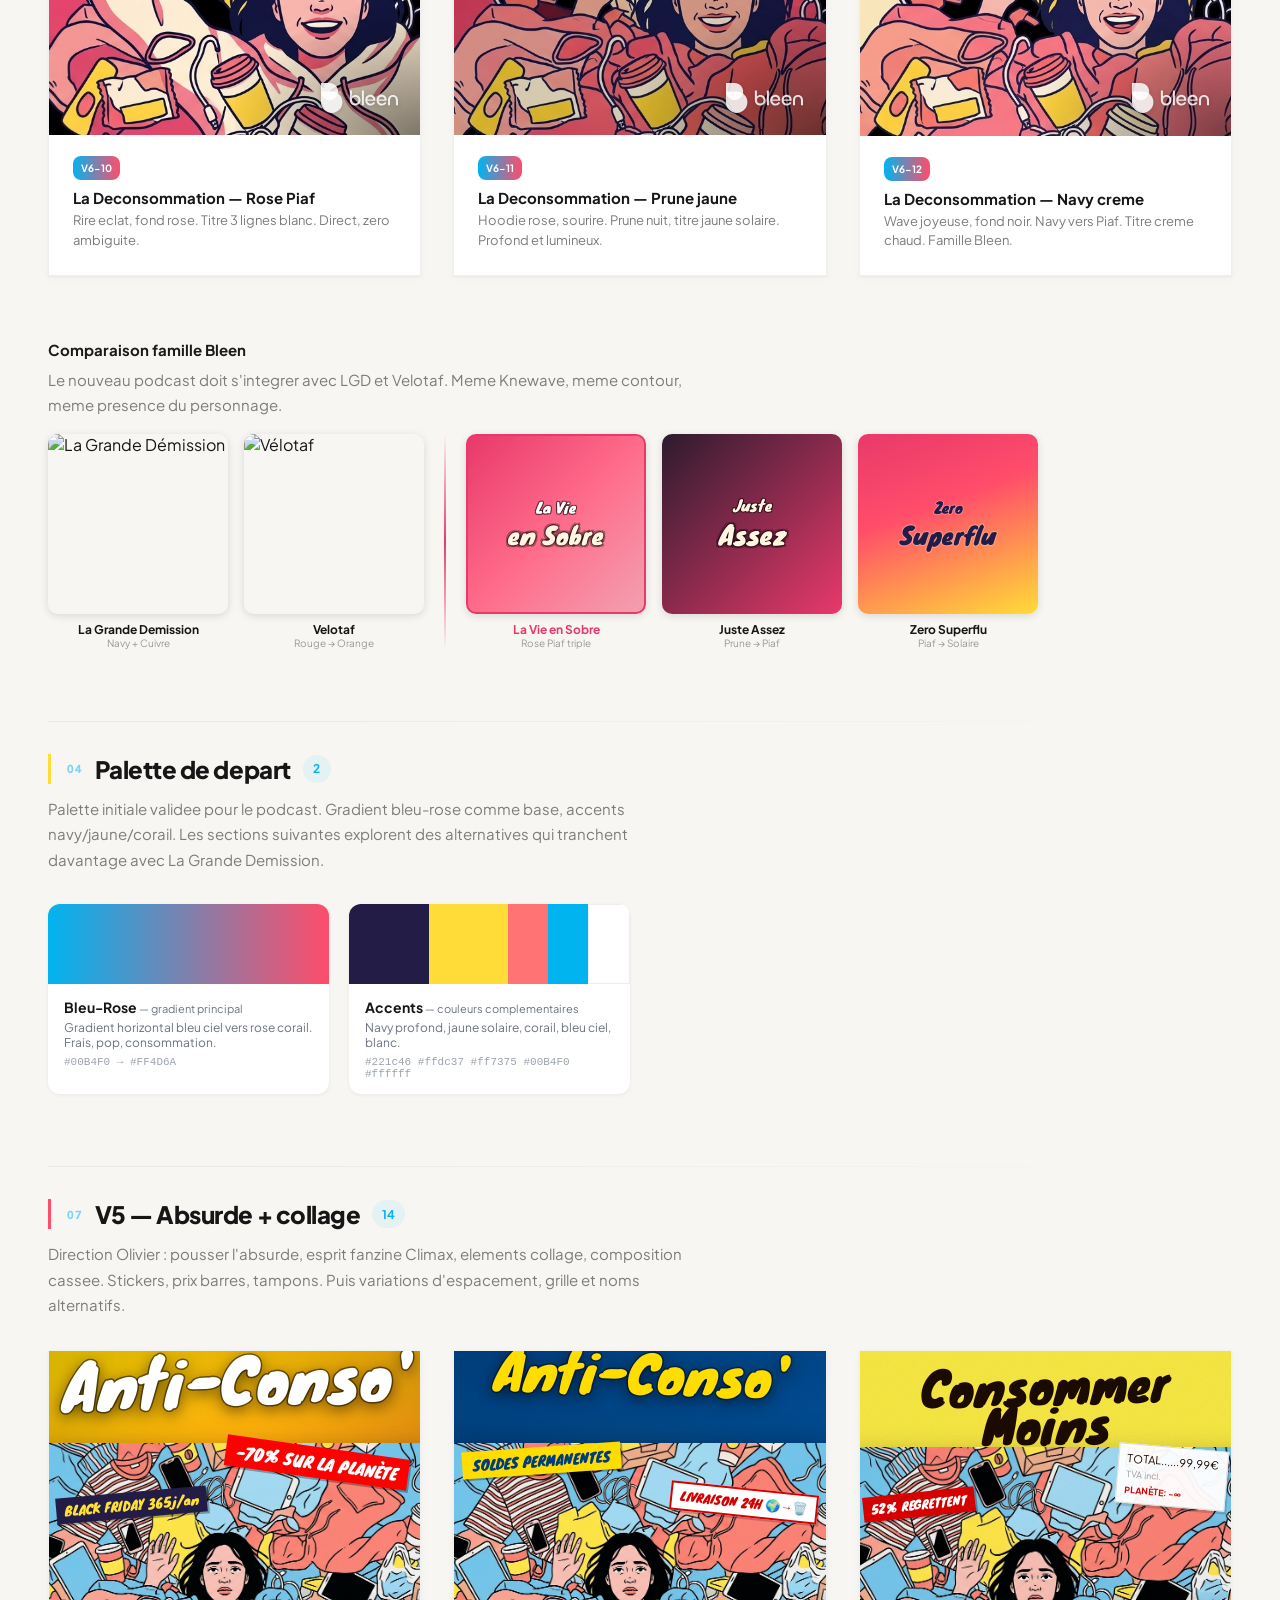
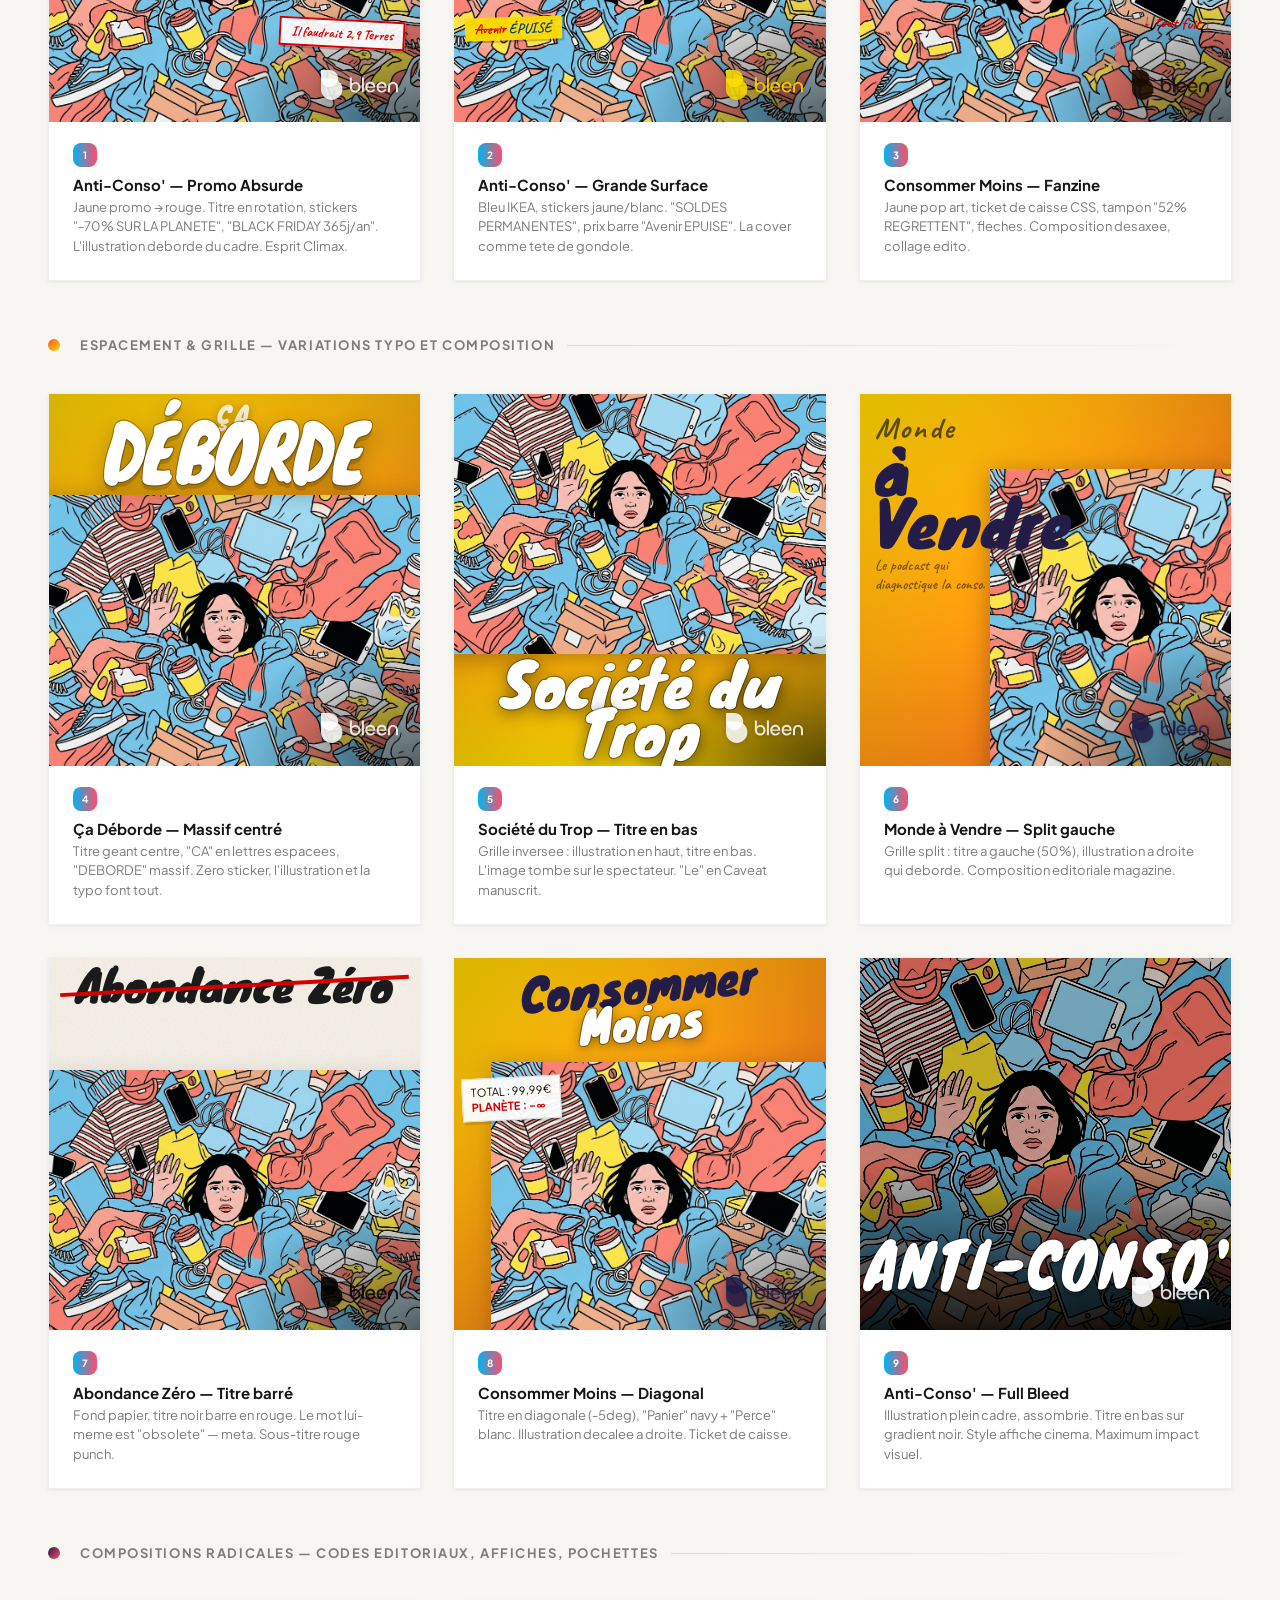
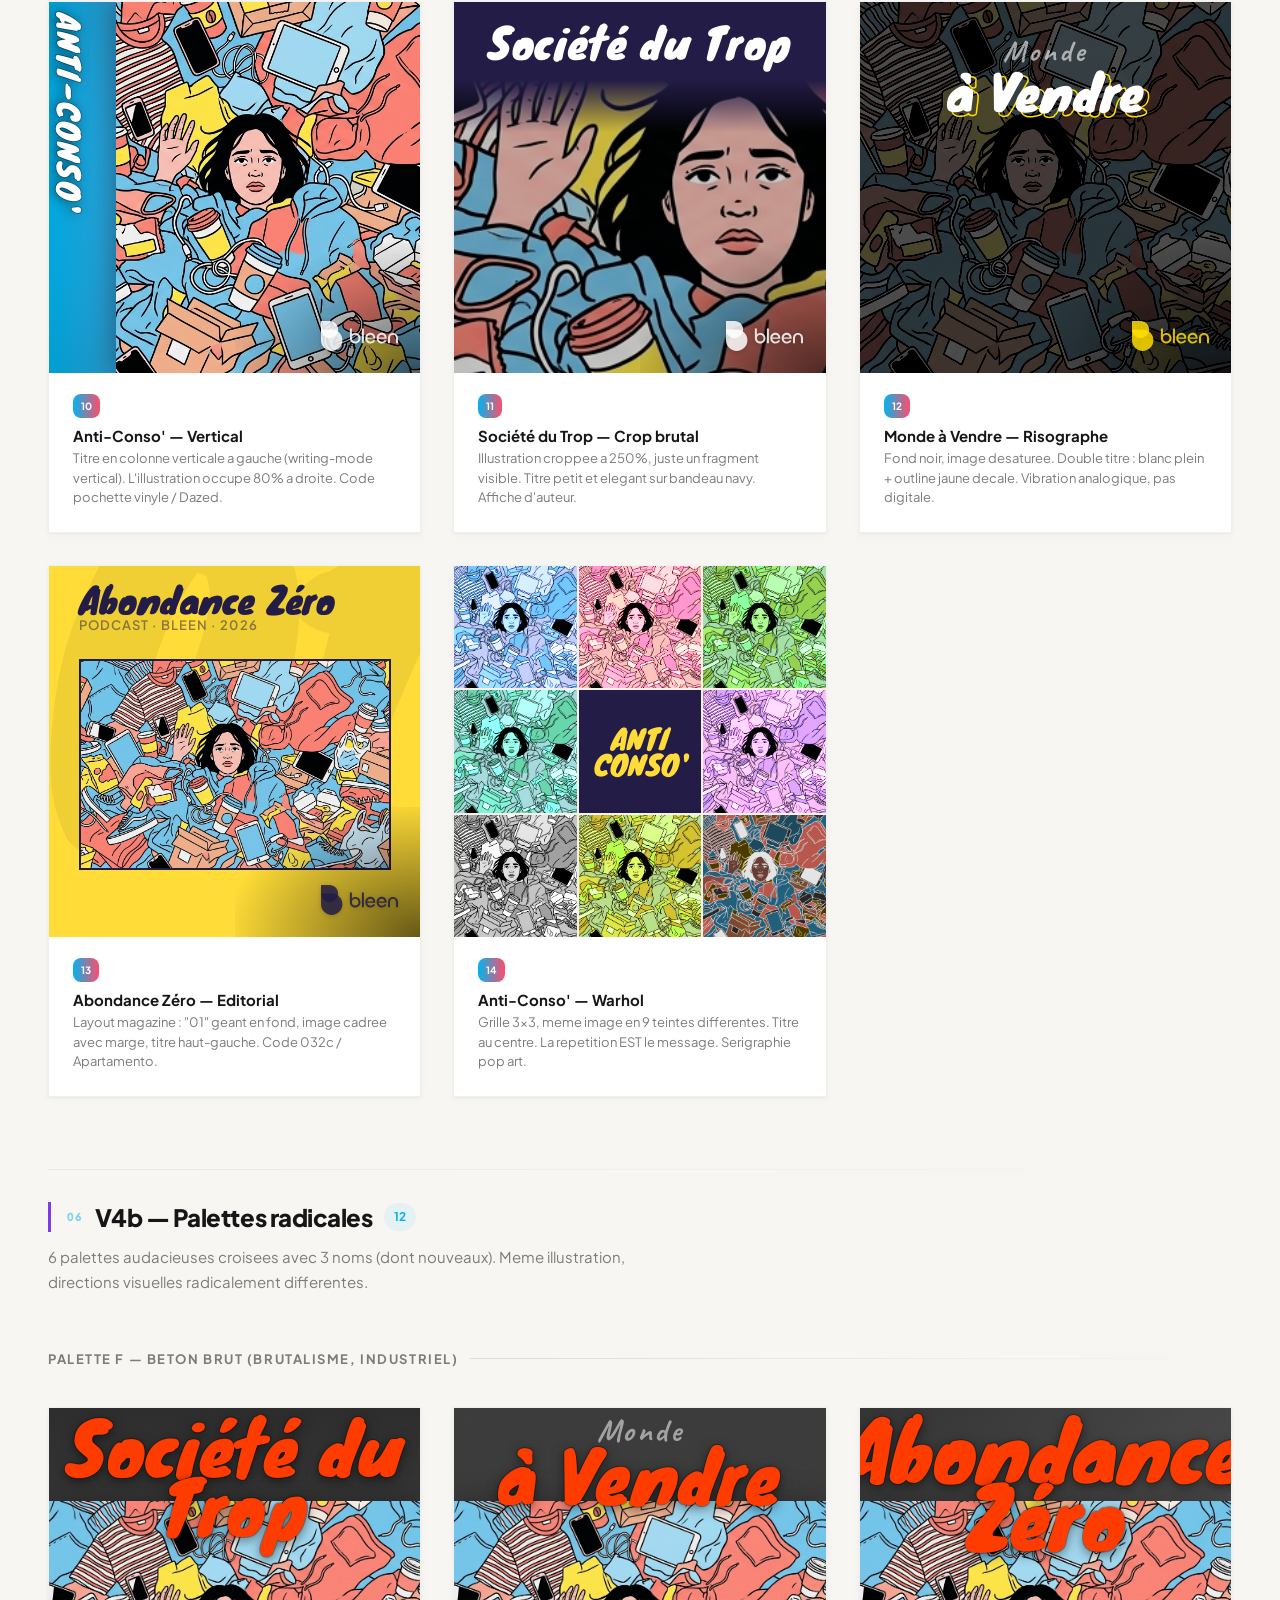
==== commit 41d4611f: "V8 Deconsommation + V9 Deconsommer: 19 variantes + design-system v2.2 - V8.01 renommee en V9 (19 cov" ====
--- a/La conso/index.html
+++ b/La conso/index.html
@@ -405,7 +405,9 @@
 
   <!-- Nav -->
   <nav class="section-nav">
-    <a href="#v7" class="active">V7 — Piaf <span class="nav-badge">6</span></a>
+    <a href="#v9" class="active">V9 — Deconsommer <span class="nav-badge">19</span></a>
+    <a href="#v8">V8 — Deconsommation <span class="nav-badge">12</span></a>
+    <a href="#v7">V7 — Piaf <span class="nav-badge">6</span></a>
     <a href="#v6">V6 — Sobre & Sexy <span class="nav-badge">12</span></a>
     <a href="#palettes">Palette de depart <span class="nav-badge">2</span></a>
     <a href="#v5">Absurde + collage <span class="nav-badge">14</span></a>
@@ -417,6 +419,663 @@
   </nav>
 
   <div class="container">
+
+    <!-- ══════════════════════════════════════════════════════════════ -->
+    <!-- V9 — DECONSOMMER (verbe actif, palette historique + rose)     -->
+    <!-- ══════════════════════════════════════════════════════════════ -->
+    <div id="v9" class="section-anchor">
+      <div class="section-header" style="border-left-color: #17CCF9;">
+        <span class="section-num">11</span>
+        <h2>V9 — Deconsommer</h2>
+        <span class="section-count">19</span>
+      </div>
+      <p class="section-desc">Exploration sur le verbe « <strong>Deconsommer</strong> » (plus actif que le nom). Base V8-6 retenue : gradient vieux rose $\rightarrow$ rose Piaf $\rightarrow$ corail, illustration « Joyeuse fond rose », titre creme avec contour noir + text-shadow (style LGD/Velotaf). 4 variantes avec touches de palette historique : bleu ciel <code>#17CCF9</code>, vert Bleen <code>#00EB5E</code>, jaune <code>#FFDC37</code>, navy <code>#221C46</code>.</p>
+
+      <div class="covers-grid">
+
+        <!-- ─── V8.01-1a: V8-6 strict (bandeau vieux rose) ─── -->
+        <div class="design-card">
+          <div class="design-preview">
+            <div class="cover-inner" style="background:linear-gradient(135deg, #C75B7A, #E8396B, #FF4D6A);">
+              <img src="images/used/v6/v6-joyeuse-fond-rose.png" alt="" style="position:absolute;top:0%;left:-2%;width:140%;height:140%;object-fit:cover;z-index:2;filter:drop-shadow(0 4px 16px rgba(0,0,0,0.3));">
+              <div style="position:absolute;top:0;left:0;right:0;height:38%;z-index:3;background:linear-gradient(to bottom, rgba(199,91,122,0.85) 50%, transparent 100%);"></div>
+              <div style="position:absolute;top:7%;left:0;right:0;z-index:20;text-align:center;padding:0 2.5%;">
+                <div style="font-size:clamp(26px,9.5vw,42px);color:#FFF5E1;font-family:'Knewave',cursive;line-height:0.9;letter-spacing:-0.015em;-webkit-text-stroke:2px rgba(0,0,0,0.45);paint-order:stroke fill;text-shadow:-2px -2px 0 rgba(0,0,0,0.35),2px -2px 0 rgba(0,0,0,0.35),-2px 2px 0 rgba(0,0,0,0.35),2px 2px 0 rgba(0,0,0,0.35),0 3px 10px rgba(0,0,0,0.5);white-space:nowrap;">Deconsommer</div>
+              </div>
+              <div style="position:absolute;bottom:0;right:0;width:60%;height:35%;z-index:14;background:radial-gradient(ellipse at 100% 100%, rgba(0,0,0,0.65) 0%, transparent 75%);pointer-events:none;"></div>
+              <div class="cover-logo"><svg viewBox="0 0 720 280"><use href="#bleen-logo"/></svg></div>
+            </div>
+          </div>
+          <div class="design-body">
+            <span class="design-num">V9-1</span>
+            <h3>Bandeau vieux rose (V8-6 strict)</h3>
+            <p>Base de reference V8-6. Bandeau haut vieux rose #C75B7A semi-transparent, continuite avec le fond. Titre creme avec contour noir.</p>
+          </div>
+        </div>
+
+        <!-- ─── V8.01-1b: bandeau navy ─── -->
+        <div class="design-card">
+          <div class="design-preview">
+            <div class="cover-inner" style="background:linear-gradient(135deg, #C75B7A, #E8396B, #FF4D6A);">
+              <img src="images/used/v6/v6-joyeuse-fond-rose.png" alt="" style="position:absolute;top:0%;left:-2%;width:140%;height:140%;object-fit:cover;z-index:2;filter:drop-shadow(0 4px 16px rgba(0,0,0,0.3));">
+              <div style="position:absolute;top:0;left:0;right:0;height:38%;z-index:3;background:linear-gradient(to bottom, rgba(34,28,70,0.9) 0%, rgba(34,28,70,0.75) 45%, transparent 100%);"></div>
+              <div style="position:absolute;top:7%;left:0;right:0;z-index:20;text-align:center;padding:0 2.5%;">
+                <div style="font-size:clamp(26px,9.5vw,42px);color:#FFF5E1;font-family:'Knewave',cursive;line-height:0.9;letter-spacing:-0.015em;-webkit-text-stroke:2px rgba(0,0,0,0.45);paint-order:stroke fill;text-shadow:-2px -2px 0 rgba(0,0,0,0.35),2px -2px 0 rgba(0,0,0,0.35),-2px 2px 0 rgba(0,0,0,0.35),2px 2px 0 rgba(0,0,0,0.35),0 3px 10px rgba(0,0,0,0.5);white-space:nowrap;">Deconsommer</div>
+              </div>
+              <div style="position:absolute;bottom:0;right:0;width:60%;height:35%;z-index:14;background:radial-gradient(ellipse at 100% 100%, rgba(0,0,0,0.65) 0%, transparent 75%);pointer-events:none;"></div>
+              <div class="cover-logo"><svg viewBox="0 0 720 280"><use href="#bleen-logo"/></svg></div>
+            </div>
+          </div>
+          <div class="design-body">
+            <span class="design-num">V9-2</span>
+            <h3>Bandeau navy</h3>
+            <p>Bandeau haut navy #221C46 (palette Bleen). Le creme ressort lumineux, signature serieuse. Plus institutionnel.</p>
+          </div>
+        </div>
+
+        <!-- ─── V8.01-1c: bandeau noir ─── -->
+        <div class="design-card">
+          <div class="design-preview">
+            <div class="cover-inner" style="background:linear-gradient(135deg, #C75B7A, #E8396B, #FF4D6A);">
+              <img src="images/used/v6/v6-joyeuse-fond-rose.png" alt="" style="position:absolute;top:0%;left:-2%;width:140%;height:140%;object-fit:cover;z-index:2;filter:drop-shadow(0 4px 16px rgba(0,0,0,0.3));">
+              <div style="position:absolute;top:0;left:0;right:0;height:38%;z-index:3;background:linear-gradient(to bottom, rgba(10,10,10,0.9) 0%, rgba(10,10,10,0.75) 45%, transparent 100%);"></div>
+              <div style="position:absolute;top:7%;left:0;right:0;z-index:20;text-align:center;padding:0 2.5%;">
+                <div style="font-size:clamp(26px,9.5vw,42px);color:#FFF5E1;font-family:'Knewave',cursive;line-height:0.9;letter-spacing:-0.015em;-webkit-text-stroke:2px rgba(0,0,0,0.45);paint-order:stroke fill;text-shadow:-2px -2px 0 rgba(0,0,0,0.35),2px -2px 0 rgba(0,0,0,0.35),-2px 2px 0 rgba(0,0,0,0.35),2px 2px 0 rgba(0,0,0,0.35),0 3px 10px rgba(0,0,0,0.5);white-space:nowrap;">Deconsommer</div>
+              </div>
+              <div style="position:absolute;bottom:0;right:0;width:60%;height:35%;z-index:14;background:radial-gradient(ellipse at 100% 100%, rgba(0,0,0,0.65) 0%, transparent 75%);pointer-events:none;"></div>
+              <div class="cover-logo"><svg viewBox="0 0 720 280"><use href="#bleen-logo"/></svg></div>
+            </div>
+          </div>
+          <div class="design-body">
+            <span class="design-num">V9-3</span>
+            <h3>Bandeau noir</h3>
+            <p>Bandeau haut noir #0A0A0A. Contraste maximum, editorial, cinema. Le creme est pur sur le noir.</p>
+          </div>
+        </div>
+
+        <!-- ─── V8.01-1d: bandeau bordeaux ─── -->
+        <div class="design-card">
+          <div class="design-preview">
+            <div class="cover-inner" style="background:linear-gradient(135deg, #C75B7A, #E8396B, #FF4D6A);">
+              <img src="images/used/v6/v6-joyeuse-fond-rose.png" alt="" style="position:absolute;top:0%;left:-2%;width:140%;height:140%;object-fit:cover;z-index:2;filter:drop-shadow(0 4px 16px rgba(0,0,0,0.3));">
+              <div style="position:absolute;top:0;left:0;right:0;height:38%;z-index:3;background:linear-gradient(to bottom, rgba(139,34,82,0.9) 0%, rgba(139,34,82,0.72) 45%, transparent 100%);"></div>
+              <div style="position:absolute;top:7%;left:0;right:0;z-index:20;text-align:center;padding:0 2.5%;">
+                <div style="font-size:clamp(26px,9.5vw,42px);color:#FFF5E1;font-family:'Knewave',cursive;line-height:0.9;letter-spacing:-0.015em;-webkit-text-stroke:2px rgba(0,0,0,0.45);paint-order:stroke fill;text-shadow:-2px -2px 0 rgba(0,0,0,0.35),2px -2px 0 rgba(0,0,0,0.35),-2px 2px 0 rgba(0,0,0,0.35),2px 2px 0 rgba(0,0,0,0.35),0 3px 10px rgba(0,0,0,0.5);white-space:nowrap;">Deconsommer</div>
+              </div>
+              <div style="position:absolute;bottom:0;right:0;width:60%;height:35%;z-index:14;background:radial-gradient(ellipse at 100% 100%, rgba(0,0,0,0.65) 0%, transparent 75%);pointer-events:none;"></div>
+              <div class="cover-logo"><svg viewBox="0 0 720 280"><use href="#bleen-logo"/></svg></div>
+            </div>
+          </div>
+          <div class="design-body">
+            <span class="design-num">V9-4</span>
+            <h3>Bandeau bordeaux</h3>
+            <p>Bandeau haut bordeaux #8B2252. Profondeur rose, camaieu chaud avec le fond. Elegant, plus sombre.</p>
+          </div>
+        </div>
+
+        <!-- ─── V8.01-1e: bandeau prune ─── -->
+        <div class="design-card">
+          <div class="design-preview">
+            <div class="cover-inner" style="background:linear-gradient(135deg, #C75B7A, #E8396B, #FF4D6A);">
+              <img src="images/used/v6/v6-joyeuse-fond-rose.png" alt="" style="position:absolute;top:0%;left:-2%;width:140%;height:140%;object-fit:cover;z-index:2;filter:drop-shadow(0 4px 16px rgba(0,0,0,0.3));">
+              <div style="position:absolute;top:0;left:0;right:0;height:38%;z-index:3;background:linear-gradient(to bottom, rgba(61,26,62,0.92) 0%, rgba(61,26,62,0.78) 45%, transparent 100%);"></div>
+              <div style="position:absolute;top:7%;left:0;right:0;z-index:20;text-align:center;padding:0 2.5%;">
+                <div style="font-size:clamp(26px,9.5vw,42px);color:#FFF5E1;font-family:'Knewave',cursive;line-height:0.9;letter-spacing:-0.015em;-webkit-text-stroke:2px rgba(0,0,0,0.45);paint-order:stroke fill;text-shadow:-2px -2px 0 rgba(0,0,0,0.35),2px -2px 0 rgba(0,0,0,0.35),-2px 2px 0 rgba(0,0,0,0.35),2px 2px 0 rgba(0,0,0,0.35),0 3px 10px rgba(0,0,0,0.5);white-space:nowrap;">Deconsommer</div>
+              </div>
+              <div style="position:absolute;bottom:0;right:0;width:60%;height:35%;z-index:14;background:radial-gradient(ellipse at 100% 100%, rgba(0,0,0,0.65) 0%, transparent 75%);pointer-events:none;"></div>
+              <div class="cover-logo"><svg viewBox="0 0 720 280"><use href="#bleen-logo"/></svg></div>
+            </div>
+          </div>
+          <div class="design-body">
+            <span class="design-num">V9-5</span>
+            <h3>Bandeau prune</h3>
+            <p>Bandeau haut prune #3D1A3E. Nocturne, intimiste, entre le noir et le bordeaux. Podcast qui s'ecoute le soir.</p>
+          </div>
+        </div>
+
+        <!-- ─── V8.01-1f: bandeau rose Piaf plein ─── -->
+        <div class="design-card">
+          <div class="design-preview">
+            <div class="cover-inner" style="background:linear-gradient(135deg, #C75B7A, #E8396B, #FF4D6A);">
+              <img src="images/used/v6/v6-joyeuse-fond-rose.png" alt="" style="position:absolute;top:0%;left:-2%;width:140%;height:140%;object-fit:cover;z-index:2;filter:drop-shadow(0 4px 16px rgba(0,0,0,0.3));">
+              <div style="position:absolute;top:0;left:0;right:0;height:38%;z-index:3;background:linear-gradient(to bottom, rgba(232,57,107,0.95) 0%, rgba(232,57,107,0.8) 45%, transparent 100%);"></div>
+              <div style="position:absolute;top:7%;left:0;right:0;z-index:20;text-align:center;padding:0 2.5%;">
+                <div style="font-size:clamp(26px,9.5vw,42px);color:#FFF5E1;font-family:'Knewave',cursive;line-height:0.9;letter-spacing:-0.015em;-webkit-text-stroke:2px rgba(0,0,0,0.45);paint-order:stroke fill;text-shadow:-2px -2px 0 rgba(0,0,0,0.35),2px -2px 0 rgba(0,0,0,0.35),-2px 2px 0 rgba(0,0,0,0.35),2px 2px 0 rgba(0,0,0,0.35),0 3px 10px rgba(0,0,0,0.5);white-space:nowrap;">Deconsommer</div>
+              </div>
+              <div style="position:absolute;bottom:0;right:0;width:60%;height:35%;z-index:14;background:radial-gradient(ellipse at 100% 100%, rgba(0,0,0,0.65) 0%, transparent 75%);pointer-events:none;"></div>
+              <div class="cover-logo"><svg viewBox="0 0 720 280"><use href="#bleen-logo"/></svg></div>
+            </div>
+          </div>
+          <div class="design-body">
+            <span class="design-num">V9-6</span>
+            <h3>Bandeau rose Piaf plein</h3>
+            <p>Bandeau haut rose Piaf #E8396B quasi opaque. Continuite totale avec le fond, pas de rupture chromatique. Le rose est assume partout.</p>
+          </div>
+        </div>
+
+        <!-- ─── V8.01-2a: bandeau creme + titre bordeaux ─── -->
+        <div class="design-card">
+          <div class="design-preview">
+            <div class="cover-inner" style="background:linear-gradient(135deg, #C75B7A, #E8396B, #FF4D6A);">
+              <img src="images/used/v6/v6-joyeuse-fond-rose.png" alt="" style="position:absolute;top:0%;left:-2%;width:140%;height:140%;object-fit:cover;z-index:2;filter:drop-shadow(0 4px 16px rgba(0,0,0,0.3));">
+              <div style="position:absolute;top:0;left:0;right:0;height:30%;z-index:3;background:linear-gradient(to bottom, rgba(255,245,225,0.9) 30%, transparent 100%);"></div>
+              <div style="position:absolute;top:6%;left:0;right:0;z-index:20;text-align:center;padding:0 2.5%;">
+                <div style="font-size:clamp(26px,9.5vw,42px);color:#8B2252;font-family:'Knewave',cursive;line-height:0.9;letter-spacing:-0.015em;-webkit-text-stroke:1.5px rgba(255,255,255,0.65);paint-order:stroke fill;white-space:nowrap;">Deconsommer</div>
+              </div>
+              <div style="position:absolute;bottom:0;right:0;width:60%;height:35%;z-index:14;background:radial-gradient(ellipse at 100% 100%, rgba(0,0,0,0.65) 0%, transparent 75%);pointer-events:none;"></div>
+              <div class="cover-logo"><svg viewBox="0 0 720 280"><use href="#bleen-logo"/></svg></div>
+            </div>
+          </div>
+          <div class="design-body">
+            <span class="design-num">V9-7</span>
+            <h3>Bandeau creme — titre bordeaux</h3>
+            <p>Titre bordeaux #8B2252 avec contour blanc. Doux, editorial, proche V8-2.</p>
+          </div>
+        </div>
+
+        <!-- ─── V8.01-2b: bandeau creme + titre navy ─── -->
+        <div class="design-card">
+          <div class="design-preview">
+            <div class="cover-inner" style="background:linear-gradient(135deg, #C75B7A, #E8396B, #FF4D6A);">
+              <img src="images/used/v6/v6-joyeuse-fond-rose.png" alt="" style="position:absolute;top:0%;left:-2%;width:140%;height:140%;object-fit:cover;z-index:2;filter:drop-shadow(0 4px 16px rgba(0,0,0,0.3));">
+              <div style="position:absolute;top:0;left:0;right:0;height:30%;z-index:3;background:linear-gradient(to bottom, rgba(255,245,225,0.9) 30%, transparent 100%);"></div>
+              <div style="position:absolute;top:6%;left:0;right:0;z-index:20;text-align:center;padding:0 2.5%;">
+                <div style="font-size:clamp(26px,9.5vw,42px);color:#221C46;font-family:'Knewave',cursive;line-height:0.9;letter-spacing:-0.015em;-webkit-text-stroke:1.5px rgba(255,255,255,0.6);paint-order:stroke fill;white-space:nowrap;">Deconsommer</div>
+              </div>
+              <div style="position:absolute;bottom:0;right:0;width:60%;height:35%;z-index:14;background:radial-gradient(ellipse at 100% 100%, rgba(0,0,0,0.65) 0%, transparent 75%);pointer-events:none;"></div>
+              <div class="cover-logo"><svg viewBox="0 0 720 280"><use href="#bleen-logo"/></svg></div>
+            </div>
+          </div>
+          <div class="design-body">
+            <span class="design-num">V9-8</span>
+            <h3>Bandeau creme — titre navy</h3>
+            <p>Titre navy #221C46 (signature Bleen). Serieux, facilitateur, tres lisible.</p>
+          </div>
+        </div>
+
+        <!-- ─── V8.01-2c: bandeau creme + titre noir ─── -->
+        <div class="design-card">
+          <div class="design-preview">
+            <div class="cover-inner" style="background:linear-gradient(135deg, #C75B7A, #E8396B, #FF4D6A);">
+              <img src="images/used/v6/v6-joyeuse-fond-rose.png" alt="" style="position:absolute;top:0%;left:-2%;width:140%;height:140%;object-fit:cover;z-index:2;filter:drop-shadow(0 4px 16px rgba(0,0,0,0.3));">
+              <div style="position:absolute;top:0;left:0;right:0;height:30%;z-index:3;background:linear-gradient(to bottom, rgba(255,245,225,0.9) 30%, transparent 100%);"></div>
+              <div style="position:absolute;top:6%;left:0;right:0;z-index:20;text-align:center;padding:0 2.5%;">
+                <div style="font-size:clamp(26px,9.5vw,42px);color:#0A0A0A;font-family:'Knewave',cursive;line-height:0.9;letter-spacing:-0.015em;white-space:nowrap;">Deconsommer</div>
+              </div>
+              <div style="position:absolute;bottom:0;right:0;width:60%;height:35%;z-index:14;background:radial-gradient(ellipse at 100% 100%, rgba(0,0,0,0.65) 0%, transparent 75%);pointer-events:none;"></div>
+              <div class="cover-logo"><svg viewBox="0 0 720 280"><use href="#bleen-logo"/></svg></div>
+            </div>
+          </div>
+          <div class="design-body">
+            <span class="design-num">V9-9</span>
+            <h3>Bandeau creme — titre noir</h3>
+            <p>Titre noir #0A0A0A. Brut, editorial, contraste maximum, radical.</p>
+          </div>
+        </div>
+
+        <!-- ─── V8.01-2d: bandeau creme + titre rose Piaf ─── -->
+        <div class="design-card">
+          <div class="design-preview">
+            <div class="cover-inner" style="background:linear-gradient(135deg, #C75B7A, #E8396B, #FF4D6A);">
+              <img src="images/used/v6/v6-joyeuse-fond-rose.png" alt="" style="position:absolute;top:0%;left:-2%;width:140%;height:140%;object-fit:cover;z-index:2;filter:drop-shadow(0 4px 16px rgba(0,0,0,0.3));">
+              <div style="position:absolute;top:0;left:0;right:0;height:30%;z-index:3;background:linear-gradient(to bottom, rgba(255,245,225,0.9) 30%, transparent 100%);"></div>
+              <div style="position:absolute;top:6%;left:0;right:0;z-index:20;text-align:center;padding:0 2.5%;">
+                <div style="font-size:clamp(26px,9.5vw,42px);color:#E8396B;font-family:'Knewave',cursive;line-height:0.9;letter-spacing:-0.015em;-webkit-text-stroke:1.5px rgba(255,255,255,0.55);paint-order:stroke fill;white-space:nowrap;">Deconsommer</div>
+              </div>
+              <div style="position:absolute;bottom:0;right:0;width:60%;height:35%;z-index:14;background:radial-gradient(ellipse at 100% 100%, rgba(0,0,0,0.65) 0%, transparent 75%);pointer-events:none;"></div>
+              <div class="cover-logo"><svg viewBox="0 0 720 280"><use href="#bleen-logo"/></svg></div>
+            </div>
+          </div>
+          <div class="design-body">
+            <span class="design-num">V9-10</span>
+            <h3>Bandeau creme — titre rose Piaf</h3>
+            <p>Titre rose Piaf #E8396B. Pop, petillant, rappel du fond, tres tonique.</p>
+          </div>
+        </div>
+
+        <!-- ─── V8.01-2e: bandeau creme + titre jaune ─── -->
+        <div class="design-card">
+          <div class="design-preview">
+            <div class="cover-inner" style="background:linear-gradient(135deg, #C75B7A, #E8396B, #FF4D6A);">
+              <img src="images/used/v6/v6-joyeuse-fond-rose.png" alt="" style="position:absolute;top:0%;left:-2%;width:140%;height:140%;object-fit:cover;z-index:2;filter:drop-shadow(0 4px 16px rgba(0,0,0,0.3));">
+              <div style="position:absolute;top:0;left:0;right:0;height:30%;z-index:3;background:linear-gradient(to bottom, rgba(255,245,225,0.9) 30%, transparent 100%);"></div>
+              <div style="position:absolute;top:6%;left:0;right:0;z-index:20;text-align:center;padding:0 2.5%;">
+                <div style="font-size:clamp(26px,9.5vw,42px);color:#FFDC37;font-family:'Knewave',cursive;line-height:0.9;letter-spacing:-0.015em;-webkit-text-stroke:2.5px #221C46;paint-order:stroke fill;white-space:nowrap;">Deconsommer</div>
+              </div>
+              <div style="position:absolute;bottom:0;right:0;width:60%;height:35%;z-index:14;background:radial-gradient(ellipse at 100% 100%, rgba(0,0,0,0.65) 0%, transparent 75%);pointer-events:none;"></div>
+              <div class="cover-logo"><svg viewBox="0 0 720 280"><use href="#bleen-logo"/></svg></div>
+            </div>
+          </div>
+          <div class="design-body">
+            <span class="design-num">V9-11</span>
+            <h3>Bandeau creme — titre jaune + stroke navy</h3>
+            <p>Titre jaune #FFDC37 avec contour navy epais (stroke 2.5px) pour lisibilite sur le creme. Signature Bleen forte.</p>
+          </div>
+        </div>
+
+        <!-- ─── V8.01-2f: bandeau creme + titre bleu ciel ─── -->
+        <div class="design-card">
+          <div class="design-preview">
+            <div class="cover-inner" style="background:linear-gradient(135deg, #C75B7A, #E8396B, #FF4D6A);">
+              <img src="images/used/v6/v6-joyeuse-fond-rose.png" alt="" style="position:absolute;top:0%;left:-2%;width:140%;height:140%;object-fit:cover;z-index:2;filter:drop-shadow(0 4px 16px rgba(0,0,0,0.3));">
+              <div style="position:absolute;top:0;left:0;right:0;height:30%;z-index:3;background:linear-gradient(to bottom, rgba(255,245,225,0.9) 30%, transparent 100%);"></div>
+              <div style="position:absolute;top:6%;left:0;right:0;z-index:20;text-align:center;padding:0 2.5%;">
+                <div style="font-size:clamp(26px,9.5vw,42px);color:#00B4F0;font-family:'Knewave',cursive;line-height:0.9;letter-spacing:-0.015em;-webkit-text-stroke:2.5px #221C46;paint-order:stroke fill;white-space:nowrap;">Deconsommer</div>
+              </div>
+              <div style="position:absolute;bottom:0;right:0;width:60%;height:35%;z-index:14;background:radial-gradient(ellipse at 100% 100%, rgba(0,0,0,0.65) 0%, transparent 75%);pointer-events:none;"></div>
+              <div class="cover-logo"><svg viewBox="0 0 720 280"><use href="#bleen-logo"/></svg></div>
+            </div>
+          </div>
+          <div class="design-body">
+            <span class="design-num">V9-12</span>
+            <h3>Bandeau creme — titre consoBlue + stroke navy</h3>
+            <p>Titre consoBlue #00B4F0 (palette historique Conso) avec contour navy epais. Bleu signature, frais, inattendu sur fond rose.</p>
+          </div>
+        </div>
+
+        <!-- ─── V8.01-2g: bandeau navy + titre consoBlue ─── -->
+        <div class="design-card">
+          <div class="design-preview">
+            <div class="cover-inner" style="background:linear-gradient(135deg, #C75B7A, #E8396B, #FF4D6A);">
+              <img src="images/used/v6/v6-joyeuse-fond-rose.png" alt="" style="position:absolute;top:0%;left:-2%;width:140%;height:140%;object-fit:cover;z-index:2;filter:drop-shadow(0 4px 16px rgba(0,0,0,0.3));">
+              <div style="position:absolute;top:0;left:0;right:0;height:38%;z-index:3;background:linear-gradient(to bottom, rgba(34,28,70,0.92) 0%, rgba(34,28,70,0.8) 45%, transparent 100%);"></div>
+              <div style="position:absolute;top:7%;left:0;right:0;z-index:20;text-align:center;padding:0 2.5%;">
+                <div style="font-size:clamp(26px,9.5vw,42px);color:#00B4F0;font-family:'Knewave',cursive;line-height:0.9;letter-spacing:-0.015em;-webkit-text-stroke:1.5px rgba(255,255,255,0.4);paint-order:stroke fill;white-space:nowrap;">Deconsommer</div>
+              </div>
+              <div style="position:absolute;bottom:0;right:0;width:60%;height:35%;z-index:14;background:radial-gradient(ellipse at 100% 100%, rgba(0,0,0,0.65) 0%, transparent 75%);pointer-events:none;"></div>
+              <div class="cover-logo"><svg viewBox="0 0 720 280"><use href="#bleen-logo"/></svg></div>
+            </div>
+          </div>
+          <div class="design-body">
+            <span class="design-num">V9-13</span>
+            <h3>Bandeau navy — titre consoBlue</h3>
+            <p>Bandeau navy #221C46 semi-transparent. Le consoBlue ressort lumineux sur fond sombre. Contraste maximal, signature Bleen forte.</p>
+          </div>
+        </div>
+
+        <!-- ─── V8.01-2h: bandeau blanc pur + titre consoBlue ─── -->
+        <div class="design-card">
+          <div class="design-preview">
+            <div class="cover-inner" style="background:linear-gradient(135deg, #C75B7A, #E8396B, #FF4D6A);">
+              <img src="images/used/v6/v6-joyeuse-fond-rose.png" alt="" style="position:absolute;top:0%;left:-2%;width:140%;height:140%;object-fit:cover;z-index:2;filter:drop-shadow(0 4px 16px rgba(0,0,0,0.3));">
+              <div style="position:absolute;top:0;left:0;right:0;height:30%;z-index:3;background:linear-gradient(to bottom, rgba(255,255,255,0.92) 30%, transparent 100%);"></div>
+              <div style="position:absolute;top:6%;left:0;right:0;z-index:20;text-align:center;padding:0 2.5%;">
+                <div style="font-size:clamp(26px,9.5vw,42px);color:#00B4F0;font-family:'Knewave',cursive;line-height:0.9;letter-spacing:-0.015em;-webkit-text-stroke:2.5px #221C46;paint-order:stroke fill;white-space:nowrap;">Deconsommer</div>
+              </div>
+              <div style="position:absolute;bottom:0;right:0;width:60%;height:35%;z-index:14;background:radial-gradient(ellipse at 100% 100%, rgba(0,0,0,0.65) 0%, transparent 75%);pointer-events:none;"></div>
+              <div class="cover-logo"><svg viewBox="0 0 720 280"><use href="#bleen-logo"/></svg></div>
+            </div>
+          </div>
+          <div class="design-body">
+            <span class="design-num">V9-14</span>
+            <h3>Bandeau blanc pur — titre consoBlue</h3>
+            <p>Bandeau blanc pur opaque. Crisp, editorial, maximum de lumiere. Le consoBlue claque net sur le blanc.</p>
+          </div>
+        </div>
+
+        <!-- ─── V8.01-2i: bandeau jaune + titre consoBlue ─── -->
+        <div class="design-card">
+          <div class="design-preview">
+            <div class="cover-inner" style="background:linear-gradient(135deg, #C75B7A, #E8396B, #FF4D6A);">
+              <img src="images/used/v6/v6-joyeuse-fond-rose.png" alt="" style="position:absolute;top:0%;left:-2%;width:140%;height:140%;object-fit:cover;z-index:2;filter:drop-shadow(0 4px 16px rgba(0,0,0,0.3));">
+              <div style="position:absolute;top:0;left:0;right:0;height:30%;z-index:3;background:linear-gradient(to bottom, rgba(255,220,55,0.88) 30%, transparent 100%);"></div>
+              <div style="position:absolute;top:6%;left:0;right:0;z-index:20;text-align:center;padding:0 2.5%;">
+                <div style="font-size:clamp(26px,9.5vw,42px);color:#00B4F0;font-family:'Knewave',cursive;line-height:0.9;letter-spacing:-0.015em;-webkit-text-stroke:2.5px #221C46;paint-order:stroke fill;white-space:nowrap;">Deconsommer</div>
+              </div>
+              <div style="position:absolute;bottom:0;right:0;width:60%;height:35%;z-index:14;background:radial-gradient(ellipse at 100% 100%, rgba(0,0,0,0.65) 0%, transparent 75%);pointer-events:none;"></div>
+              <div class="cover-logo"><svg viewBox="0 0 720 280"><use href="#bleen-logo"/></svg></div>
+            </div>
+          </div>
+          <div class="design-body">
+            <span class="design-num">V9-15</span>
+            <h3>Bandeau jaune — titre consoBlue</h3>
+            <p>Bandeau jaune solaire #FFDC37. Contraste complementaire bleu/jaune, energique, pop. Rappel direct palette Bleen.</p>
+          </div>
+        </div>
+
+        <!-- ─── V8.01-2j: bandeau rose tendre + titre consoBlue ─── -->
+        <div class="design-card">
+          <div class="design-preview">
+            <div class="cover-inner" style="background:linear-gradient(135deg, #C75B7A, #E8396B, #FF4D6A);">
+              <img src="images/used/v6/v6-joyeuse-fond-rose.png" alt="" style="position:absolute;top:0%;left:-2%;width:140%;height:140%;object-fit:cover;z-index:2;filter:drop-shadow(0 4px 16px rgba(0,0,0,0.3));">
+              <div style="position:absolute;top:0;left:0;right:0;height:30%;z-index:3;background:linear-gradient(to bottom, rgba(247,200,208,0.92) 30%, transparent 100%);"></div>
+              <div style="position:absolute;top:6%;left:0;right:0;z-index:20;text-align:center;padding:0 2.5%;">
+                <div style="font-size:clamp(26px,9.5vw,42px);color:#00B4F0;font-family:'Knewave',cursive;line-height:0.9;letter-spacing:-0.015em;-webkit-text-stroke:2.5px #221C46;paint-order:stroke fill;white-space:nowrap;">Deconsommer</div>
+              </div>
+              <div style="position:absolute;bottom:0;right:0;width:60%;height:35%;z-index:14;background:radial-gradient(ellipse at 100% 100%, rgba(0,0,0,0.65) 0%, transparent 75%);pointer-events:none;"></div>
+              <div class="cover-logo"><svg viewBox="0 0 720 280"><use href="#bleen-logo"/></svg></div>
+            </div>
+          </div>
+          <div class="design-body">
+            <span class="design-num">V9-16</span>
+            <h3>Bandeau rose tendre — titre consoBlue</h3>
+            <p>Bandeau rose tendre #F7C8D0. Doux, camaieu avec le fond, le bleu traverse comme un accent frais.</p>
+          </div>
+        </div>
+
+        <!-- ─── V8.01-2k: bandeau bleu nuit + titre consoBlue ─── -->
+        <div class="design-card">
+          <div class="design-preview">
+            <div class="cover-inner" style="background:linear-gradient(135deg, #C75B7A, #E8396B, #FF4D6A);">
+              <img src="images/used/v6/v6-joyeuse-fond-rose.png" alt="" style="position:absolute;top:0%;left:-2%;width:140%;height:140%;object-fit:cover;z-index:2;filter:drop-shadow(0 4px 16px rgba(0,0,0,0.3));">
+              <div style="position:absolute;top:0;left:0;right:0;height:38%;z-index:3;background:linear-gradient(to bottom, rgba(13,43,94,0.9) 0%, rgba(13,43,94,0.78) 45%, transparent 100%);"></div>
+              <div style="position:absolute;top:7%;left:0;right:0;z-index:20;text-align:center;padding:0 2.5%;">
+                <div style="font-size:clamp(26px,9.5vw,42px);color:#00B4F0;font-family:'Knewave',cursive;line-height:0.9;letter-spacing:-0.015em;-webkit-text-stroke:1.5px rgba(255,255,255,0.4);paint-order:stroke fill;white-space:nowrap;">Deconsommer</div>
+              </div>
+              <div style="position:absolute;bottom:0;right:0;width:60%;height:35%;z-index:14;background:radial-gradient(ellipse at 100% 100%, rgba(0,0,0,0.65) 0%, transparent 75%);pointer-events:none;"></div>
+              <div class="cover-logo"><svg viewBox="0 0 720 280"><use href="#bleen-logo"/></svg></div>
+            </div>
+          </div>
+          <div class="design-body">
+            <span class="design-num">V9-17</span>
+            <h3>Bandeau bleu nuit — titre consoBlue</h3>
+            <p>Bandeau bleu nuit #0D2B5E. Camaieu bleu sombre vers bleu ciel. Profondeur, cinema, signature Bleen profonde.</p>
+          </div>
+        </div>
+
+        <!-- ─── V8.01-3: V8-6 + « De » en bleu ciel ─── -->
+        <div class="design-card">
+          <div class="design-preview">
+            <div class="cover-inner" style="background:linear-gradient(135deg, #C75B7A, #E8396B, #FF4D6A);">
+              <img src="images/used/v6/v6-joyeuse-fond-rose.png" alt="" style="position:absolute;top:0%;left:-2%;width:140%;height:140%;object-fit:cover;z-index:2;filter:drop-shadow(0 4px 16px rgba(0,0,0,0.3));">
+              <div style="position:absolute;top:0;left:0;right:0;height:38%;z-index:3;background:linear-gradient(to bottom, rgba(199,91,122,0.85) 50%, transparent 100%);"></div>
+              <div style="position:absolute;top:7%;left:0;right:0;z-index:20;text-align:center;padding:0 2.5%;">
+                <div style="font-size:clamp(26px,9.5vw,42px);color:#FFF5E1;font-family:'Knewave',cursive;line-height:0.9;letter-spacing:-0.015em;-webkit-text-stroke:2px rgba(0,0,0,0.45);paint-order:stroke fill;text-shadow:-2px -2px 0 rgba(0,0,0,0.35),2px -2px 0 rgba(0,0,0,0.35),-2px 2px 0 rgba(0,0,0,0.35),2px 2px 0 rgba(0,0,0,0.35),0 3px 10px rgba(0,0,0,0.5);white-space:nowrap;"><span style="color:#17CCF9;">De</span>consommer</div>
+              </div>
+              <div style="position:absolute;bottom:0;right:0;width:60%;height:35%;z-index:14;background:radial-gradient(ellipse at 100% 100%, rgba(0,0,0,0.65) 0%, transparent 75%);pointer-events:none;"></div>
+              <div class="cover-logo"><svg viewBox="0 0 720 280"><use href="#bleen-logo"/></svg></div>
+            </div>
+          </div>
+          <div class="design-body">
+            <span class="design-num">V9-18</span>
+            <h3>V8-6 + « De » en bleu ciel</h3>
+            <p>Base V8-6 complete. Le prefixe « De » passe en bleu ciel #17CCF9 (palette historique). Le bleu signale l'action de retrait, le reste du titre en creme.</p>
+          </div>
+        </div>
+
+        <!-- ─── V8.01-4: V8-6 + « De » en vert Bleen ─── -->
+        <div class="design-card">
+          <div class="design-preview">
+            <div class="cover-inner" style="background:linear-gradient(135deg, #C75B7A, #E8396B, #FF4D6A);">
+              <img src="images/used/v6/v6-joyeuse-fond-rose.png" alt="" style="position:absolute;top:0%;left:-2%;width:140%;height:140%;object-fit:cover;z-index:2;filter:drop-shadow(0 4px 16px rgba(0,0,0,0.3));">
+              <div style="position:absolute;top:0;left:0;right:0;height:38%;z-index:3;background:linear-gradient(to bottom, rgba(199,91,122,0.85) 50%, transparent 100%);"></div>
+              <div style="position:absolute;top:7%;left:0;right:0;z-index:20;text-align:center;padding:0 2.5%;">
+                <div style="font-size:clamp(26px,9.5vw,42px);color:#FFDC37;font-family:'Knewave',cursive;line-height:0.9;letter-spacing:-0.015em;-webkit-text-stroke:2px rgba(0,0,0,0.5);paint-order:stroke fill;text-shadow:-2px -2px 0 rgba(0,0,0,0.4),2px -2px 0 rgba(0,0,0,0.4),-2px 2px 0 rgba(0,0,0,0.4),2px 2px 0 rgba(0,0,0,0.4),0 3px 10px rgba(0,0,0,0.55);white-space:nowrap;">Deconsommer</div>
+              </div>
+              <div style="position:absolute;bottom:0;right:0;width:60%;height:35%;z-index:14;background:radial-gradient(ellipse at 100% 100%, rgba(0,0,0,0.65) 0%, transparent 75%);pointer-events:none;"></div>
+              <div class="cover-logo"><svg viewBox="0 0 720 280"><use href="#bleen-logo"/></svg></div>
+            </div>
+          </div>
+          <div class="design-body">
+            <span class="design-num">V9-19</span>
+            <h3>V8-6 + titre jaune solaire</h3>
+            <p>Base V8-6 complete. Titre en jaune solaire #FFDC37 (palette historique) au lieu du creme. Rappel Bleen fort, contraste maximal sur le rose.</p>
+          </div>
+        </div>
+
+      </div>
+    </div>
+
+    <hr class="section-divider">
+
+    <!-- ══════════════════════════════════════════════════════════════ -->
+    <!-- V8 — DECONSOMMATION (titre retenu, illustrations V6)          -->
+    <!-- ══════════════════════════════════════════════════════════════ -->
+    <div id="v8" class="section-anchor">
+      <div class="section-header" style="border-left-color: #E8396B;">
+        <span class="section-num">10</span>
+        <h2>V8 — Deconsommation</h2>
+        <span class="section-count">12</span>
+      </div>
+      <p class="section-desc">Feedback Olivier (avril 2026) : "La Vie en Sobre" abandonne (trop AA). <strong>Titre retenu : Deconsommation</strong> — plus explicite, essentiel pour un podcast. Une seule ligne, illustrations V6 reprises (moins genrees que Piaf). Rose present mais equilibre avec navy/noir/charbon pour eviter l'effet girly.</p>
+
+      <div class="covers-grid">
+
+        <!-- ─── V8-1: Noir cinema, stroke rose ─── -->
+        <div class="design-card">
+          <div class="design-preview">
+            <div class="cover-inner" style="background:#0A0A0A;">
+              <img src="images/used/v6/v6-liberation-bras-ouverts.png" alt="" style="position:absolute;top:0%;left:-2%;width:140%;height:140%;object-fit:cover;z-index:2;filter:drop-shadow(0 6px 20px rgba(232,57,107,0.3));">
+              <div style="position:absolute;top:0;left:0;right:0;height:40%;z-index:3;background:linear-gradient(to bottom, rgba(10,10,10,0.95) 45%, transparent 100%);"></div>
+              <div style="position:absolute;top:8%;left:0;right:0;z-index:20;text-align:center;padding:0 2.5%;">
+                <div style="font-size:clamp(22px,8.2vw,36px);color:#FFF5E1;font-family:'Knewave',cursive;line-height:0.9;letter-spacing:-0.015em;-webkit-text-stroke:1.5px rgba(232,57,107,0.55);paint-order:stroke fill;white-space:nowrap;">Deconsommation</div>
+              </div>
+              <div style="position:absolute;bottom:0;right:0;width:50%;height:30%;z-index:14;background:radial-gradient(ellipse at 100% 100%, rgba(0,0,0,0.5) 0%, transparent 75%);pointer-events:none;"></div>
+              <div class="cover-logo"><svg viewBox="0 0 720 280"><use href="#bleen-logo"/></svg></div>
+            </div>
+          </div>
+          <div class="design-body">
+            <span class="design-num">V8-1</span>
+            <h3>Noir cinema — stroke rose</h3>
+            <p>Fond noir pur, illustration bras ouverts. Titre creme avec contour rose subtil. Masculin/universel, le rose en accent seulement.</p>
+          </div>
+        </div>
+
+        <!-- ─── V8-2: Creme doux, titre bordeaux ─── -->
+        <div class="design-card">
+          <div class="design-preview">
+            <div class="cover-inner" style="background:linear-gradient(160deg, #FFF5E1 0%, #F7C8D0 100%);">
+              <img src="images/used/v6/v6-joyeuse-wave-rose-jaune.png" alt="" style="position:absolute;top:0%;left:-2%;width:140%;height:140%;object-fit:cover;z-index:2;filter:drop-shadow(0 4px 14px rgba(0,0,0,0.2));">
+              <div style="position:absolute;top:0;left:0;right:0;height:30%;z-index:3;background:linear-gradient(to bottom, rgba(255,245,225,0.9) 30%, transparent 100%);"></div>
+              <div style="position:absolute;top:6%;left:0;right:0;z-index:20;text-align:center;padding:0 2.5%;">
+                <div style="font-size:clamp(22px,8.2vw,36px);color:#8B2252;font-family:'Knewave',cursive;line-height:0.9;letter-spacing:-0.015em;-webkit-text-stroke:1.5px rgba(255,255,255,0.65);paint-order:stroke fill;white-space:nowrap;">Deconsommation</div>
+              </div>
+              <div style="position:absolute;bottom:0;right:0;width:50%;height:30%;z-index:14;background:radial-gradient(ellipse at 100% 100%, rgba(0,0,0,0.3) 0%, transparent 75%);pointer-events:none;"></div>
+              <div class="cover-logo"><svg viewBox="0 0 720 280"><use href="#bleen-logo"/></svg></div>
+            </div>
+          </div>
+          <div class="design-body">
+            <span class="design-num">V8-2</span>
+            <h3>Aube creme — titre bordeaux</h3>
+            <p>Gradient creme vers rose tendre. Titre bordeaux doux. Lisibilite maximale, ton chaleureux, ni sombre ni girly.</p>
+          </div>
+        </div>
+
+        <!-- ─── V8-3: Prune nuit immersif ─── -->
+        <div class="design-card">
+          <div class="design-preview">
+            <div class="cover-inner" style="background:linear-gradient(135deg, #1A0A1E, #2D1B2E, #5C1A3A);">
+              <img src="images/used/v6/v6-paisible-yeux-fermes.png" alt="" style="position:absolute;top:0%;left:-2%;width:140%;height:140%;object-fit:cover;z-index:2;filter:drop-shadow(0 6px 20px rgba(232,57,107,0.2)) brightness(0.9) saturate(0.95);">
+              <div style="position:absolute;top:0;left:0;right:0;height:42%;z-index:3;background:linear-gradient(to bottom, rgba(26,10,30,0.92) 42%, transparent 100%);"></div>
+              <div style="position:absolute;top:7%;left:0;right:0;z-index:20;text-align:center;padding:0 2.5%;">
+                <div style="font-size:clamp(22px,8.2vw,36px);color:#F7C8D0;font-family:'Knewave',cursive;line-height:0.9;letter-spacing:-0.015em;-webkit-text-stroke:1.2px rgba(232,57,107,0.4);paint-order:stroke fill;white-space:nowrap;">Deconsommation</div>
+              </div>
+              <div style="position:absolute;bottom:0;right:0;width:50%;height:30%;z-index:14;background:radial-gradient(ellipse at 100% 100%, rgba(0,0,0,0.5) 0%, transparent 75%);pointer-events:none;"></div>
+              <div class="cover-logo"><svg viewBox="0 0 720 280"><use href="#bleen-logo"/></svg></div>
+            </div>
+          </div>
+          <div class="design-body">
+            <span class="design-num">V8-3</span>
+            <h3>Prune nuit — intime</h3>
+            <p>Fond prune tres sombre, illustration paisible yeux fermes. Titre rose poudre. Immersif, contemplatif, zero girly grace au fond sombre.</p>
+          </div>
+        </div>
+
+        <!-- ─── V8-4: Navy dominant, rose secondaire ─── -->
+        <div class="design-card">
+          <div class="design-preview">
+            <div class="cover-inner" style="background:linear-gradient(170deg, #221C46 0%, #3D1A3E 55%, #C75B7A 100%);">
+              <img src="images/used/v6/v6-souriante-hoodie-rose.png" alt="" style="position:absolute;top:0%;left:-2%;width:140%;height:140%;object-fit:cover;z-index:2;filter:drop-shadow(0 5px 18px rgba(0,0,0,0.35));">
+              <div style="position:absolute;top:0;left:0;right:0;height:36%;z-index:3;background:linear-gradient(to bottom, rgba(34,28,70,0.94) 38%, transparent 100%);"></div>
+              <div style="position:absolute;top:6%;left:0;right:0;z-index:20;text-align:center;padding:0 2.5%;">
+                <div style="font-size:clamp(22px,8.2vw,36px);color:#FFF5E1;font-family:'Knewave',cursive;line-height:0.9;letter-spacing:-0.015em;-webkit-text-stroke:1.5px rgba(232,57,107,0.5);paint-order:stroke fill;white-space:nowrap;">Deconsommation</div>
+              </div>
+              <div style="position:absolute;bottom:0;right:0;width:50%;height:30%;z-index:14;background:radial-gradient(ellipse at 100% 100%, rgba(0,0,0,0.5) 0%, transparent 75%);pointer-events:none;"></div>
+              <div class="cover-logo"><svg viewBox="0 0 720 280"><use href="#bleen-logo"/></svg></div>
+            </div>
+          </div>
+          <div class="design-body">
+            <span class="design-num">V8-4</span>
+            <h3>Navy dominant — rose accent</h3>
+            <p>Navy profond vers vieux rose. Le navy porte la legitimite, le rose arrive en signature. <strong>Piste retenue comme base pour le design-system.</strong></p>
+          </div>
+        </div>
+
+        <!-- ─── V8-5: Noir cinema alternative wave ─── -->
+        <div class="design-card">
+          <div class="design-preview">
+            <div class="cover-inner" style="background:#0A0A0A;">
+              <img src="images/used/v6/v6-joyeuse-wave-fond-noir.png" alt="" style="position:absolute;top:0%;left:-2%;width:140%;height:140%;object-fit:cover;z-index:2;filter:drop-shadow(0 5px 18px rgba(232,57,107,0.25));">
+              <div style="position:absolute;top:0;left:0;right:0;height:38%;z-index:3;background:linear-gradient(to bottom, rgba(10,10,10,0.93) 42%, transparent 100%);"></div>
+              <div style="position:absolute;top:7%;left:0;right:0;z-index:20;text-align:center;padding:0 2.5%;">
+                <div style="font-size:clamp(22px,8.2vw,36px);color:#FFFFFF;font-family:'Knewave',cursive;line-height:0.9;letter-spacing:-0.015em;white-space:nowrap;">De<span style="color:#E8396B;">conso</span>mmation</div>
+              </div>
+              <div style="position:absolute;bottom:0;right:0;width:50%;height:30%;z-index:14;background:radial-gradient(ellipse at 100% 100%, rgba(0,0,0,0.5) 0%, transparent 75%);pointer-events:none;"></div>
+              <div class="cover-logo"><svg viewBox="0 0 720 280"><use href="#bleen-logo"/></svg></div>
+            </div>
+          </div>
+          <div class="design-body">
+            <span class="design-num">V8-5</span>
+            <h3>Noir — rose en coeur de mot</h3>
+            <p>Titre blanc pur, "conso" en rose au milieu. Typographique, moderne, le rose ponctue sans dominer.</p>
+          </div>
+        </div>
+
+        <!-- ─── V8-6: Reprise V6-6 — Vieux rose joyeuse ─── -->
+        <div class="design-card">
+          <div class="design-preview">
+            <div class="cover-inner" style="background:linear-gradient(135deg, #C75B7A, #E8396B, #FF4D6A);">
+              <img src="images/used/v6/v6-joyeuse-fond-rose.png" alt="" style="position:absolute;top:0%;left:-2%;width:140%;height:140%;object-fit:cover;z-index:2;filter:drop-shadow(0 4px 16px rgba(0,0,0,0.3));">
+              <div style="position:absolute;top:0;left:0;right:0;height:38%;z-index:3;background:linear-gradient(to bottom, rgba(199,91,122,0.85) 50%, transparent 100%);"></div>
+              <div style="position:absolute;top:7%;left:0;right:0;z-index:20;text-align:center;padding:0 2.5%;">
+                <div style="font-size:clamp(22px,8.2vw,36px);color:#FFF5E1;font-family:'Knewave',cursive;line-height:0.9;letter-spacing:-0.015em;-webkit-text-stroke:2px rgba(0,0,0,0.45);paint-order:stroke fill;text-shadow:-2px -2px 0 rgba(0,0,0,0.35),2px -2px 0 rgba(0,0,0,0.35),-2px 2px 0 rgba(0,0,0,0.35),2px 2px 0 rgba(0,0,0,0.35),0 3px 10px rgba(0,0,0,0.5);white-space:nowrap;">Deconsommation</div>
+              </div>
+              <div style="position:absolute;bottom:0;right:0;width:50%;height:35%;z-index:14;background:radial-gradient(ellipse at 100% 100%, rgba(0,0,0,0.5) 0%, transparent 75%);pointer-events:none;"></div>
+              <div class="cover-logo"><svg viewBox="0 0 720 280"><use href="#bleen-logo"/></svg></div>
+            </div>
+          </div>
+          <div class="design-body">
+            <span class="design-num">V8-6</span>
+            <h3>Vieux rose — reprise V6-6</h3>
+            <p>Reprise V6-6 : rire eclat, fond rose. Vieux rose vers corail. Titre creme avec contour et ombre portee (style LGD/Velotaf). Solaire, expressif.</p>
+          </div>
+        </div>
+
+        <!-- ─── V8-7: Charbon + jaune, rose minoritaire ─── -->
+        <div class="design-card">
+          <div class="design-preview">
+            <div class="cover-inner" style="background:linear-gradient(160deg, #1A1A1A 0%, #2D1B2E 60%, #3D1A3E 100%);">
+              <img src="images/used/v6/v6-liberation-bras-ouverts.png" alt="" style="position:absolute;top:0%;left:-2%;width:140%;height:140%;object-fit:cover;z-index:2;filter:drop-shadow(0 5px 18px rgba(0,0,0,0.4));">
+              <div style="position:absolute;top:0;left:0;right:0;height:38%;z-index:3;background:linear-gradient(to bottom, rgba(26,26,26,0.95) 40%, transparent 100%);"></div>
+              <div style="position:absolute;top:7%;left:0;right:0;z-index:20;text-align:center;padding:0 2.5%;">
+                <div style="font-size:clamp(22px,8.2vw,36px);color:#FFDC37;font-family:'Knewave',cursive;line-height:0.9;letter-spacing:-0.015em;-webkit-text-stroke:1.5px rgba(232,57,107,0.45);paint-order:stroke fill;white-space:nowrap;">Deconsommation</div>
+              </div>
+              <div style="position:absolute;bottom:0;right:0;width:50%;height:30%;z-index:14;background:radial-gradient(ellipse at 100% 100%, rgba(0,0,0,0.5) 0%, transparent 75%);pointer-events:none;"></div>
+              <div class="cover-logo"><svg viewBox="0 0 720 280"><use href="#bleen-logo"/></svg></div>
+            </div>
+          </div>
+          <div class="design-body">
+            <span class="design-num">V8-7</span>
+            <h3>Charbon — titre jaune solaire</h3>
+            <p>Charbon vers prune. Titre jaune Bleen avec stroke rose. Energie, modernite, rose en signature discrete. Rappel palette series.</p>
+          </div>
+        </div>
+
+        <!-- ─── V8-8: Split typographique "DE / consommation" ─── -->
+        <div class="design-card">
+          <div class="design-preview">
+            <div class="cover-inner" style="background:linear-gradient(180deg, #0A0A0A 0%, #1A0A1E 55%, #2D1B2E 100%);">
+              <img src="images/used/v6/v6-liberation-bras-ouverts.png" alt="" style="position:absolute;top:0%;left:-2%;width:140%;height:140%;object-fit:cover;z-index:2;filter:drop-shadow(0 6px 20px rgba(232,57,107,0.3));">
+              <div style="position:absolute;top:0;left:0;right:0;height:45%;z-index:3;background:linear-gradient(to bottom, rgba(10,10,10,0.95) 45%, transparent 100%);"></div>
+              <div style="position:absolute;top:5%;left:0;right:0;z-index:20;text-align:center;padding:0 2.5%;">
+                <div style="font-size:clamp(34px,13vw,60px);color:#E8396B;font-family:'Knewave',cursive;line-height:0.82;letter-spacing:-0.02em;-webkit-text-stroke:2px rgba(255,255,255,0.1);paint-order:stroke fill;">DE</div>
+                <div style="font-size:clamp(16px,5.8vw,24px);color:#FFF5E1;font-family:'Knewave',cursive;line-height:0.9;letter-spacing:0.01em;margin-top:-2px;white-space:nowrap;">consommation</div>
+              </div>
+              <div style="position:absolute;bottom:0;right:0;width:50%;height:30%;z-index:14;background:radial-gradient(ellipse at 100% 100%, rgba(0,0,0,0.5) 0%, transparent 75%);pointer-events:none;"></div>
+              <div class="cover-logo"><svg viewBox="0 0 720 280"><use href="#bleen-logo"/></svg></div>
+            </div>
+          </div>
+          <div class="design-body">
+            <span class="design-num">V8-8</span>
+            <h3>Split typo — DE detache</h3>
+            <p>"DE" massif rose, "consommation" fin creme dessous. Le prefixe du retrait devient statement visuel. Concept fort, memorable.</p>
+          </div>
+        </div>
+
+        <!-- ─── V8-9: Neon rose outline sur noir ─── -->
+        <div class="design-card">
+          <div class="design-preview">
+            <div class="cover-inner" style="background:#050505;">
+              <img src="images/used/v6/v6-joyeuse-wave-fond-noir.png" alt="" style="position:absolute;top:0%;left:-2%;width:140%;height:140%;object-fit:cover;z-index:2;filter:drop-shadow(0 0 30px rgba(232,57,107,0.4)) brightness(0.95);">
+              <div style="position:absolute;top:0;left:0;right:0;height:40%;z-index:3;background:linear-gradient(to bottom, rgba(5,5,5,0.95) 45%, transparent 100%);"></div>
+              <div style="position:absolute;top:8%;left:0;right:0;z-index:20;text-align:center;padding:0 2.5%;">
+                <div style="font-size:clamp(22px,8.2vw,36px);color:transparent;font-family:'Knewave',cursive;line-height:0.9;letter-spacing:-0.015em;-webkit-text-stroke:1.5px #E8396B;paint-order:stroke fill;filter:drop-shadow(0 0 8px rgba(232,57,107,0.6)) drop-shadow(0 0 16px rgba(232,57,107,0.4));white-space:nowrap;">Deconsommation</div>
+              </div>
+              <div style="position:absolute;bottom:0;right:0;width:50%;height:30%;z-index:14;background:radial-gradient(ellipse at 100% 100%, rgba(0,0,0,0.5) 0%, transparent 75%);pointer-events:none;"></div>
+              <div class="cover-logo"><svg viewBox="0 0 720 280"><use href="#bleen-logo"/></svg></div>
+            </div>
+          </div>
+          <div class="design-body">
+            <span class="design-num">V8-9</span>
+            <h3>Neon rose — outline seul</h3>
+            <p>Titre en contour rose seul, sans remplissage. Halo lumineux neon. Signal nuit, minimaliste, cool sans en faire trop.</p>
+          </div>
+        </div>
+
+        <!-- ─── V8-10: Vert Bleen + rose Piaf ─── -->
+        <div class="design-card">
+          <div class="design-preview">
+            <div class="cover-inner" style="background:linear-gradient(150deg, #0D2B1E 0%, #164033 55%, #1E5C46 100%);">
+              <img src="images/used/v6/v6-liberation-bras-ouverts.png" alt="" style="position:absolute;top:0%;left:-2%;width:140%;height:140%;object-fit:cover;z-index:2;filter:drop-shadow(0 5px 18px rgba(0,0,0,0.4)) hue-rotate(-5deg);">
+              <div style="position:absolute;top:0;left:0;right:0;height:40%;z-index:3;background:linear-gradient(to bottom, rgba(13,43,30,0.95) 45%, transparent 100%);"></div>
+              <div style="position:absolute;top:7%;left:0;right:0;z-index:20;text-align:center;padding:0 2.5%;">
+                <div style="font-size:clamp(22px,8.2vw,36px);color:#FF6B8A;font-family:'Knewave',cursive;line-height:0.9;letter-spacing:-0.015em;-webkit-text-stroke:1.5px rgba(30,232,160,0.3);paint-order:stroke fill;white-space:nowrap;">Deconsommation</div>
+              </div>
+              <div style="position:absolute;bottom:0;right:0;width:50%;height:30%;z-index:14;background:radial-gradient(ellipse at 100% 100%, rgba(0,0,0,0.5) 0%, transparent 75%);pointer-events:none;"></div>
+              <div class="cover-logo"><svg viewBox="0 0 720 280"><use href="#bleen-logo"/></svg></div>
+            </div>
+          </div>
+          <div class="design-body">
+            <span class="design-num">V8-10</span>
+            <h3>Vert Bleen — rose Piaf</h3>
+            <p>Fond vert Bleen (brand) + titre rose chaud. Signature de marque, contraste inattendu mais coherent. Relie le podcast a l'univers Bleen.</p>
+          </div>
+        </div>
+
+        <!-- ─── V8-11: Crème éditorial + noir brut ─── -->
+        <div class="design-card">
+          <div class="design-preview">
+            <div class="cover-inner" style="background:#F5EEE0;">
+              <img src="images/used/v6/v6-souriante-hoodie-rose.png" alt="" style="position:absolute;top:0%;left:-2%;width:140%;height:140%;object-fit:cover;z-index:2;filter:drop-shadow(0 4px 14px rgba(0,0,0,0.15)) saturate(0.92);">
+              <div style="position:absolute;top:0;left:0;right:0;height:32%;z-index:3;background:linear-gradient(to bottom, rgba(245,238,224,0.92) 35%, transparent 100%);"></div>
+              <div style="position:absolute;top:6%;left:0;right:0;z-index:20;text-align:center;padding:0 2.5%;">
+                <div style="font-size:clamp(22px,8.2vw,36px);color:#1A1A1A;font-family:'Knewave',cursive;line-height:0.9;letter-spacing:-0.015em;white-space:nowrap;">De<span style="color:#E8396B;">-</span>consommation</div>
+              </div>
+              <div style="position:absolute;bottom:0;right:0;width:50%;height:30%;z-index:14;background:radial-gradient(ellipse at 100% 100%, rgba(0,0,0,0.2) 0%, transparent 75%);pointer-events:none;"></div>
+              <div class="cover-logo"><svg viewBox="0 0 720 280"><use href="#bleen-logo"/></svg></div>
+            </div>
+          </div>
+          <div class="design-body">
+            <span class="design-num">V8-11</span>
+            <h3>Creme editorial — noir brut</h3>
+            <p>Fond creme chaud, titre noir epais. Le tiret rose entre "De" et "consommation" marque la rupture. Magazine, adulte, apaise.</p>
+          </div>
+        </div>
+
+        <!-- ─── V8-12: Halo radial rose→prune ─── -->
+        <div class="design-card">
+          <div class="design-preview">
+            <div class="cover-inner" style="background:radial-gradient(ellipse at 50% 60%, #E8396B 0%, #8B2252 40%, #2D1B2E 80%, #0A0A0A 100%);">
+              <img src="images/used/v6/v6-paisible-yeux-fermes.png" alt="" style="position:absolute;top:0%;left:-2%;width:140%;height:140%;object-fit:cover;z-index:2;filter:drop-shadow(0 6px 22px rgba(232,57,107,0.35)) brightness(1.05);">
+              <div style="position:absolute;top:0;left:0;right:0;height:38%;z-index:3;background:linear-gradient(to bottom, rgba(10,10,10,0.85) 40%, transparent 100%);"></div>
+              <div style="position:absolute;top:7%;left:0;right:0;z-index:20;text-align:center;padding:0 2.5%;">
+                <div style="font-size:clamp(22px,8.2vw,36px);color:#FFFFFF;font-family:'Knewave',cursive;line-height:0.9;letter-spacing:-0.015em;-webkit-text-stroke:1.5px rgba(232,57,107,0.5);paint-order:stroke fill;text-shadow:0 2px 20px rgba(232,57,107,0.4);white-space:nowrap;">Deconsommation</div>
+              </div>
+              <div style="position:absolute;bottom:0;right:0;width:50%;height:30%;z-index:14;background:radial-gradient(ellipse at 100% 100%, rgba(0,0,0,0.5) 0%, transparent 75%);pointer-events:none;"></div>
+              <div class="cover-logo"><svg viewBox="0 0 720 280"><use href="#bleen-logo"/></svg></div>
+            </div>
+          </div>
+          <div class="design-body">
+            <span class="design-num">V8-12</span>
+            <h3>Halo radial — cinema</h3>
+            <p>Gradient radial rose vers prune vers noir. Lumiere dramatique qui emane du visage. Titre blanc avec halo rose. Cinema intimiste.</p>
+          </div>
+        </div>
+
+      </div>
+    </div>
+
+    <hr class="section-divider">
 
     <!-- ══════════════════════════════════════════════════════════════ -->
     <!-- V7 — DIRECTION PIAF                                           -->
